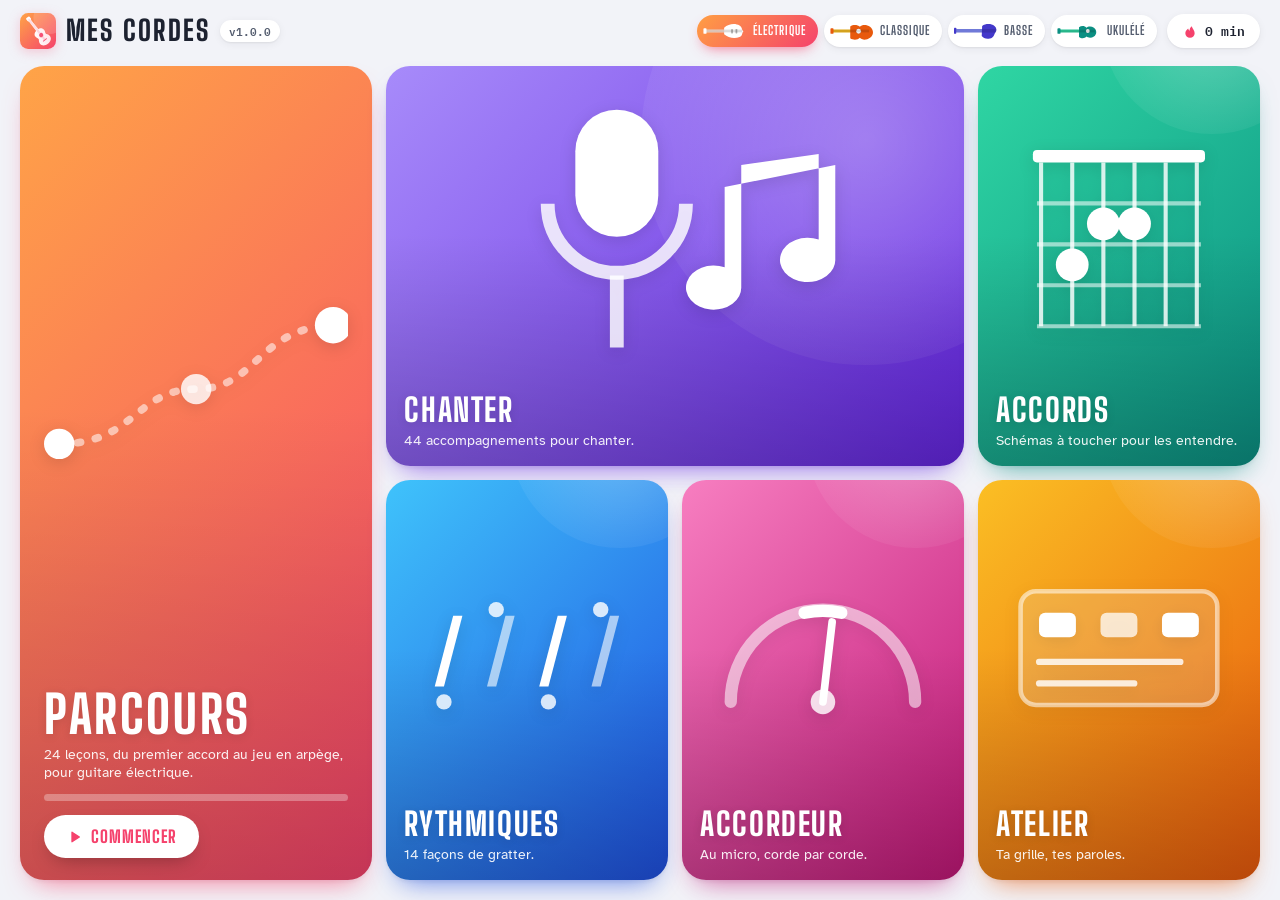
==== mes-cordes.html @ 2f3a3fba "Mes Cordes v1.0.0 : guitare électrique, classique, basse et ukulélé - Accueil avec choix de l'instru" ====
<!doctype html>
<html lang="fr">
<head>
<meta charset="utf-8">
<meta name="viewport" content="width=device-width, initial-scale=1, viewport-fit=cover">
<!-- Fichier autonome généré par build.js : ne pas modifier à la main -->
<title>Mes Cordes</title>
<meta name="description" content="Guitare électrique, guitare classique, basse et ukulélé : parcours progressif, accords, accordeur et accompagnements pour chanter.">
<meta name="theme-color" content="#f2f3f8">
<meta name="apple-mobile-web-app-capable" content="yes">
<meta name="mobile-web-app-capable" content="yes">
<meta name="apple-mobile-web-app-title" content="Cordes">
<meta name="apple-mobile-web-app-status-bar-style" content="default">
<link rel="preconnect" href="https://fonts.googleapis.com">
<link rel="preconnect" href="https://fonts.gstatic.com" crossorigin>
<link rel="stylesheet" href="https://fonts.googleapis.com/css2?family=Atkinson+Hyperlegible:ital,wght@0,400;0,700;1,400&family=Big+Shoulders+Display:wght@600;700;800&family=IBM+Plex+Mono:wght@500;600&display=swap">
<style>
/* =====================================================================
   Ma Batterie — interface en écrans, pensée pour l'horizontale.
   Thème clair et coloré : fond gris très pâle, cartes en dégradés vifs (une
   couleur par catégorie, par niveau, par famille), cartes blanches ombrées
   pour les exercices. La partition est une feuille blanche, lue de loin.
   Titres : Big Shoulders — Texte : Atkinson Hyperlegible — Chiffres : IBM Plex Mono.
   ===================================================================== */
:root{
  --fond:#f2f3f8;
  --surface:#ffffff;
  --surface-2:#eef0f5;
  --surface-3:#dde1ea;
  --bord:#e6e9ef;
  --texte:#1d2230;
  --texte-2:#535c6e;     /* 6,6:1 sur le fond */
  --texte-3:#667085;     /* 4,8:1 sur le fond */
  --ton-1:#ff9f43;       /* dégradé d'action : orange → rose */
  --ton-2:#f5426c;
  --ton-texte:#d6204f;   /* la couleur d'action, lisible en petit sur fond clair */
  --laiton:#f59e0b;
  --corail:#e5484d;      /* lecture en cours */
  --vert:#10b981;
  --papier:#fffdf9;
  --encre:#1d2230;
  --encre-2:#5d6474;
  --ombre-s:0 1px 2px rgba(22,28,45,.07), 0 2px 8px rgba(22,28,45,.06);
  --ombre:0 2px 4px rgba(22,28,45,.05), 0 14px 30px -14px rgba(22,28,45,.28);
  /* couleurs des illustrations (redéfinies selon la carte) */
  --ill-1:var(--ton-2); --ill-2:var(--ton-1); --ill-3:#7c3aed;
  --ill-fond:#fff0f3; --ill-trait:#e3e6ee; --ill-txt:#fff;

  --f-titre:'Big Shoulders Display', Oswald, Impact, 'Arial Narrow', sans-serif;
  --f-texte:'Atkinson Hyperlegible', system-ui, -apple-system, 'Segoe UI', Roboto, sans-serif;
  --f-chiffres:'IBM Plex Mono', ui-monospace, Menlo, Consolas, monospace;

  --r-carte:24px;
  --r:14px;
  --gout:20px;           /* marge latérale */
  --haut-entete:62px;
  --haut-transport:74px;
  --sur-g:env(safe-area-inset-left, 0px);
  --sur-d:env(safe-area-inset-right, 0px);
  --sur-h:env(safe-area-inset-top, 0px);
  --sur-b:env(safe-area-inset-bottom, 0px);
}
*{box-sizing:border-box}
html,body{margin:0;padding:0;height:100%}
body{
  background:var(--fond);color:var(--texte);
  font:15px/1.55 var(--f-texte);
  -webkit-font-smoothing:antialiased;
  overflow:hidden;                    /* chaque écran gère son propre défilement */
  -webkit-tap-highlight-color:transparent;
}
h1,h2,h3,h4{margin:0;line-height:1.05;font-family:var(--f-titre);font-weight:800;letter-spacing:.02em;text-wrap:balance}
p{margin:.5em 0}
a{color:inherit;text-decoration:none}
b,strong{font-weight:700}
.muted{color:var(--texte-2)}
.small{font-size:13px}
.hidden,[hidden]{display:none !important}
.sprite{position:absolute;width:0;height:0;overflow:hidden}
.ico{width:20px;height:20px;flex:0 0 20px;fill:currentColor}
:focus-visible{outline:3px solid #6366f1;outline-offset:3px;border-radius:10px}

/* ====== écrans ======
 * #appli est le conteneur de référence : toutes les adaptations à la taille (@container appli)
 * se règlent sur sa taille réelle, qu'il soit à plat ou pivoté (téléphone tenu droit). */
#appli{position:fixed;inset:0;container:appli / size}
.ecran{
  position:fixed;inset:0;display:flex;flex-direction:column;
  padding:var(--sur-h) var(--sur-d) var(--sur-b) var(--sur-g);
  animation:entree .22s ease-out;
}
@keyframes entree{from{opacity:0;transform:translateY(6px)}to{opacity:1;transform:none}}

/* ====== en-têtes ====== */
.entete{flex:0 0 var(--haut-entete);display:flex;align-items:center;gap:14px;padding:0 var(--gout)}
.entete-titres{flex:1 0 auto;min-width:0;max-width:58%}
.entete-titres h1{font-size:30px;text-transform:uppercase;white-space:nowrap;overflow:hidden;text-overflow:ellipsis}
.entete-droite{margin-left:auto;display:flex;align-items:center;gap:10px}
.surtitre{
  margin:0 0 2px;font:700 12px/1.2 var(--f-titre);letter-spacing:.16em;text-transform:uppercase;color:var(--ton-texte);
  white-space:nowrap;overflow:hidden;text-overflow:ellipsis;
}
.surtitre:empty{display:none}
.marque{display:flex;align-items:center;gap:10px}
.logo svg{width:36px;height:36px;display:block;filter:drop-shadow(0 3px 6px rgba(245,66,108,.25))}
.mot{font-size:28px;text-transform:uppercase;letter-spacing:.08em}
.version{padding:3px 9px;border-radius:99px;font:600 11px/1.4 var(--f-chiffres);color:var(--texte-2);background:var(--surface);box-shadow:var(--ombre-s)}
.pastille-stat{
  display:inline-flex;align-items:center;gap:7px;padding:9px 15px;border-radius:99px;
  background:var(--surface);color:var(--texte);font:600 13px/1 var(--f-chiffres);box-shadow:var(--ombre-s);
}
.pastille-stat .ico{width:16px;height:16px;flex-basis:16px;color:var(--ton-2)}
.pastille-stat:hover{box-shadow:var(--ombre)}
.pastille-stat.reprendre{color:var(--ton-texte);max-width:320px}
.pastille-stat.reprendre span{white-space:nowrap;overflow:hidden;text-overflow:ellipsis}

/* ====== boutons ====== */
.rond{
  width:44px;height:44px;flex:0 0 44px;border-radius:50%;border:none;cursor:pointer;
  display:grid;place-items:center;background:var(--surface);color:var(--texte);box-shadow:var(--ombre-s);
  font:600 22px/1 var(--f-chiffres);transition:background .15s,box-shadow .15s,opacity .15s;
}
.rond:hover{box-shadow:var(--ombre)}
.rond.petit{width:38px;height:38px;flex-basis:38px;font-size:20px}
.rond[aria-disabled="true"]{opacity:.3;pointer-events:none;box-shadow:none}
.btn-plat{
  display:inline-flex;align-items:center;gap:8px;cursor:pointer;border:none;
  padding:10px 16px;border-radius:12px;background:var(--surface-2);color:var(--texte);
  font:600 14px/1 var(--f-texte);transition:background .15s,box-shadow .15s;
}
.btn-plat:hover{background:var(--surface-3)}
.btn-plat.accent,#btn-installer{background:linear-gradient(135deg,var(--ton-1),var(--ton-2));color:#fff;box-shadow:0 8px 18px -8px rgba(245,66,108,.6)}
.btn-plat.accent:hover,#btn-installer:hover{filter:brightness(1.05)}
.btn-plat .ico{width:17px;height:17px;flex-basis:17px}
#btn-half,#btn-double,#btn-tap{font-family:var(--f-chiffres);min-width:64px;justify-content:center}

/* ====== cartes en dégradé (accueil, niveaux, familles) ====== */
.carte-cat,.tuile,.groupe-tete{
  --c1:var(--ton-1);--c2:var(--ton-2);
  position:relative;overflow:hidden;isolation:isolate;color:#fff;
  background:linear-gradient(135deg,var(--c1) 0%,var(--c2) 100%);
  box-shadow:0 14px 28px -14px color-mix(in srgb, var(--c2) 75%, transparent), 0 2px 4px rgba(22,28,45,.06);
  --ill-1:#fff; --ill-2:rgba(255,255,255,.82); --ill-3:rgba(255,255,255,.55);
  --ill-fond:rgba(255,255,255,.16); --ill-trait:rgba(255,255,255,.32); --ill-txt:var(--c2);
  transition:transform .18s ease, box-shadow .18s ease;
}
/* formes décoratives : un grand disque clair en haut, un voile sombre sous le texte */
.carte-cat::before,.tuile::before,.groupe-tete::before{
  content:"";position:absolute;z-index:-1;width:78%;aspect-ratio:1;right:-22%;top:-38%;
  border-radius:50%;background:radial-gradient(circle,rgba(255,255,255,.26),rgba(255,255,255,.06) 70%);
}
.carte-cat::after,.tuile::after,.groupe-tete::after{
  content:"";position:absolute;inset:0;z-index:-1;
  background:linear-gradient(to top,rgba(0,0,0,.2),transparent 58%);
}
a.carte-cat:hover,.carte-cat:has(.carte-lien:hover),.tuile:hover{
  transform:translateY(-3px);
  box-shadow:0 20px 34px -14px color-mix(in srgb, var(--c2) 80%, transparent), 0 2px 4px rgba(22,28,45,.06);
}
a.carte-cat:active,.tuile:active,.item-carte:active{transform:scale(.98)}

/* ====== accueil ====== */
.accueil-grille{
  flex:1;min-height:0;display:grid;gap:14px;
  grid-template-columns:1.3fr 1fr 1fr;grid-template-rows:1fr 1fr;
  padding:4px var(--gout) var(--gout);
}
.carte-cat{border-radius:var(--r-carte);display:flex;flex-direction:column;justify-content:flex-end;padding:16px 18px;min-height:0}
.carte-cat h2{font-size:32px;text-transform:uppercase;letter-spacing:.05em;text-shadow:0 2px 10px rgba(0,0,0,.12)}
.carte-cat p{margin:4px 0 0;color:rgba(255,255,255,.92);font-size:13.5px;line-height:1.35}
.cat-illus{flex:1 1 0;min-height:0;margin:0 0 8px;pointer-events:none;filter:drop-shadow(0 4px 8px rgba(0,0,0,.12))}
.cat-illus svg{width:100%;height:100%;display:block}
.cat-texte{flex:none}
.c-parcours{--c1:#ffa447;--c2:#f5426c}
.c-rythmes{--c1:#2fd6a3;--c2:#0b8f82}
.c-morceaux{--c1:#a78bfa;--c2:#6425e0}
.c-breaks{--c1:#3fc3fb;--c2:#1f4fe0}
.c-rudiments{--c1:#f77ec0;--c2:#c01777}
.carte-cat.grande{grid-row:1 / 3;padding:22px 24px}
.carte-cat.grande{container:carte / inline-size}
@container carte (max-width:340px){ .cta-verbe{display:none} }
.carte-cat.grande .cat-illus{margin-bottom:12px}
.carte-cat.grande h2{font-size:52px}
.carte-cat.grande .cat-texte{max-width:34ch}
.carte-lien::after{content:"";position:absolute;inset:0;z-index:1}   /* toute la carte est cliquable */
.cta{
  position:relative;z-index:2;flex:none;align-self:flex-start;margin-top:14px;
  display:inline-flex;align-items:center;gap:9px;max-width:calc(100% - 48px);
  padding:13px 22px;border-radius:99px;background:#fff;color:var(--c2);
  font:800 17px/1 var(--f-titre);letter-spacing:.06em;text-transform:uppercase;
  white-space:nowrap;overflow:hidden;text-overflow:ellipsis;
  box-shadow:0 8px 20px -8px rgba(0,0,0,.35);transition:transform .15s;
}
.cta:hover{transform:translateY(-2px)}
.cta .ico{width:16px;height:16px;flex-basis:16px}
.jauge{height:8px;border-radius:99px;background:var(--surface-3);overflow:hidden;margin-top:12px}
.jauge i{display:block;height:100%;border-radius:99px;background:linear-gradient(90deg,var(--ton-1),var(--ton-2))}
.jauge.fine{height:7px}
.carte-cat .jauge,.tuile .jauge{background:rgba(255,255,255,.3)}
.carte-cat .jauge i,.tuile .jauge i{background:#fff}

/* ====== listes : une bande qui défile de gauche à droite ====== */
.liste-corps{
  flex:1;min-height:0;overflow-x:auto;overflow-y:hidden;
  padding:6px var(--gout) calc(var(--gout) - 4px);
  scroll-snap-type:x proximity;scroll-padding-left:var(--gout);
  overscroll-behavior-x:contain;scrollbar-width:thin;scrollbar-color:var(--surface-3) transparent;
}
.liste-corps::-webkit-scrollbar{height:6px}
.liste-corps::-webkit-scrollbar-thumb{background:var(--surface-3);border-radius:6px}
.bande{display:flex;gap:14px;height:100%;width:max-content;padding-bottom:8px}
.rangee{
  --rangs:2;height:100%;display:grid;gap:14px;
  grid-auto-flow:column;grid-template-rows:repeat(var(--rangs),minmax(0,1fr));grid-auto-columns:244px;
}
.rangee.tuiles{--rangs:1;grid-auto-columns:250px}
.rangee > *,.groupe-tete,.bloc{scroll-snap-align:start}
.groupe{display:flex;gap:14px;height:100%}
.groupe-tete{
  flex:0 0 auto;min-width:124px;display:flex;flex-direction:column;justify-content:flex-end;gap:4px;
  border-radius:var(--r-carte);padding:16px;
}
.groupe-tete .g-num{font:800 64px/1 var(--f-titre);margin-bottom:auto;text-shadow:0 3px 12px rgba(0,0,0,.15)}
.groupe-tete b{font:800 21px/1.05 var(--f-titre);text-transform:uppercase;letter-spacing:.04em}
.groupe-tete span:last-child{font:600 12px var(--f-chiffres);color:rgba(255,255,255,.9)}
.sauts{display:flex;gap:6px;overflow-x:auto;scrollbar-width:none;min-width:0;padding:4px 2px}
.sauts::-webkit-scrollbar{display:none}
.entete-droite{min-width:0;flex:0 1 auto}
.sauts{flex:0 1 auto}
.groupe-tete.genre{min-width:150px}
.groupe-tete .g-illus{margin-bottom:auto;height:62px;--ill-1:#fff;--ill-2:rgba(255,255,255,.7);--ill-3:rgba(255,255,255,.85);--ill-trait:rgba(0,0,0,.18);--ill-txt:var(--c2)}
.groupe-tete .g-illus svg{height:100%;width:auto;display:block}
.groupe-tete.genre b{font-size:22px}
.chip.saut{padding:8px 12px;font-family:var(--f-chiffres);font-weight:600;letter-spacing:0}
.chip.saut::before{content:"";display:inline-block;width:8px;height:8px;border-radius:50%;background:var(--c);margin-right:6px;vertical-align:0}
@container appli (min-height:600px){ .rangee.tuiles{--rangs:2} }
@container appli (max-height:340px){ .rangee{--rangs:1} }
@container appli (min-height:620px){ .rangee{--rangs:3} }
@container appli (min-height:900px){ .rangee{--rangs:4} }

/* tuile : niveau, famille de rythmes, de rudiments */
.tuile{
  display:flex;flex-direction:column;gap:6px;border-radius:var(--r-carte);
  padding:14px 18px 18px;min-height:0;
}
.tuile .t-illus{flex:1 1 auto;min-height:56px;max-height:150px;margin:18px -4px 4px;filter:drop-shadow(0 4px 8px rgba(0,0,0,.12))}
.tuile .t-illus svg{height:100%;width:100%;display:block}
.tuile h2{font-size:27px;text-transform:uppercase;letter-spacing:.04em;text-shadow:0 2px 10px rgba(0,0,0,.12)}
.tuile p{margin:0;color:rgba(255,255,255,.92);font-size:13px;line-height:1.35}
.tuile .jauge{margin-top:auto}
.tuile .t-coin{
  position:absolute;top:12px;left:14px;padding:5px 10px;border-radius:99px;
  font:600 11.5px/1 var(--f-chiffres);color:#fff;background:rgba(255,255,255,.22);backdrop-filter:blur(4px);
}

/* carte d'un élément jouable : blanche, avec la couleur de son niveau ou de sa famille.
 * Sa mise en page dépend de sa hauteur réelle (requête de conteneur) :
 * basse → visuel à gauche, texte à droite ; haute → visuel au-dessus. Rien n'est jamais coupé. */
.item-carte{
  --c1:var(--ton-1);--c2:var(--ton-2);
  position:relative;display:block;border-radius:20px;min-height:0;overflow:hidden;
  background:var(--surface);box-shadow:var(--ombre);transition:transform .18s ease, box-shadow .18s ease;
  container-type:size;
  --ill-1:var(--c2); --ill-2:color-mix(in srgb, var(--c2) 55%, var(--c1)); --ill-3:color-mix(in srgb, var(--c2) 55%, #1d2230);
  --ill-fond:color-mix(in srgb, var(--c1) 16%, #fff); --ill-trait:color-mix(in srgb, var(--c2) 18%, #fff); --ill-txt:#fff;
}
.item-carte::before{      /* liseré coloré en haut de la carte */
  content:"";position:absolute;left:0;right:0;top:0;height:5px;background:linear-gradient(90deg,var(--c1),var(--c2));
}
.item-carte:hover{transform:translateY(-3px);box-shadow:0 4px 8px rgba(22,28,45,.06), 0 20px 34px -16px color-mix(in srgb, var(--c2) 55%, transparent)}
.i-corps{
  height:100%;padding:13px 14px 12px 12px;
  display:grid;grid-template-columns:60px minmax(0,1fr);grid-template-rows:minmax(0,1fr) auto;
  grid-template-areas:"vis texte" "bas texte";column-gap:12px;row-gap:8px;align-items:center;
}
.i-vis{
  grid-area:vis;justify-self:center;align-self:end;
  width:60px;height:46px;border-radius:13px;padding:4px 5px;display:grid;place-items:center;
  background:color-mix(in srgb, var(--c1) 12%, #fff);
}
.i-corps:not(:has(.i-bas)) .i-vis{grid-row:1 / 3;align-self:center}
.i-vis svg{width:100%;height:100%;display:block}
.i-vis text{display:none}                 /* lettres illisibles en miniature : seulement sur carte haute */
.i-vis-num{width:46px;height:46px;padding:0;background:linear-gradient(135deg,var(--c1),var(--c2));
  box-shadow:0 6px 14px -6px color-mix(in srgb, var(--c2) 80%, transparent)}
.i-num{font:800 26px/1 var(--f-titre);color:#fff}
.i-texte{grid-area:texte;min-width:0;display:flex;flex-direction:column;gap:2px}
.i-nom{
  font-weight:700;font-size:14.5px;line-height:1.2;
  display:-webkit-box;-webkit-line-clamp:3;-webkit-box-orient:vertical;overflow:hidden;
}
.i-meta{
  font-size:12.5px;color:var(--texte-2);line-height:1.25;
  display:-webkit-box;-webkit-line-clamp:2;-webkit-box-orient:vertical;overflow:hidden;
}
.i-bas{grid-area:bas;align-self:start;display:flex;flex-direction:column;align-items:center;gap:6px}
.i-tag,.item-carte .cle{
  align-self:flex-start;padding:2px 8px;border-radius:99px;margin-bottom:2px;
  font:800 10.5px/1.4 var(--f-titre);letter-spacing:.1em;text-transform:uppercase;
}
.i-tag{background:var(--c2);color:#fff}
.item-carte .cle{background:color-mix(in srgb, var(--c1) 20%, #fff);color:color-mix(in srgb, var(--c2) 80%, #000)}
/* carte haute : visuel en haut, texte dessous, niveau et tempo en bas */
@container (min-height:190px){
  .i-corps{display:flex;flex-direction:column;align-items:stretch;gap:8px;padding:16px 16px 14px}
  .i-vis{width:auto;height:auto;flex:0 1 72px;min-height:40px;align-self:stretch}
  .i-vis text{display:inline}
  .i-vis-num{width:50px;height:50px;flex:none;align-self:flex-start}
  .i-texte{flex:1;gap:3px}
  .i-nom{font-size:15.5px;-webkit-line-clamp:4}
  .i-bas{flex-direction:row;align-self:stretch;gap:8px;margin-top:auto;padding-top:4px}
  .i-bas .bpm-pastille,.i-bas .etat{margin-left:auto}
}
.niveau-points{display:inline-flex;gap:2px;flex:none}
.niveau-points i{width:6px;height:6px;border-radius:50%;background:var(--surface-3)}
.niveau-points i.on{background:var(--c2)}
.bpm-pastille{flex:none;font:600 11px/1 var(--f-chiffres);color:var(--texte-2);background:var(--surface-2);padding:4px 7px;border-radius:99px;white-space:nowrap}
@container (min-height:190px){
  .niveau-points{gap:3px}
  .niveau-points i{width:8px;height:8px}
  .bpm-pastille{font-size:11.5px;padding:5px 8px}
}
.etat{
  flex:none;width:26px;height:26px;border-radius:50%;
  display:grid;place-items:center;background:var(--surface-2);color:var(--texte-3);
}
.etat .ico{width:15px;height:15px;flex-basis:15px}
.i-vis{position:relative}
.etat.etat-vis{position:absolute;top:-8px;right:-8px;width:22px;height:22px;box-shadow:0 0 0 2.5px #fff}
.etat.etat-vis .ico{width:13px;height:13px;flex-basis:13px}
.etat-bas{display:none}
.i-corps:not(:has(.i-vis)) .etat-bas{display:grid}
@container (min-height:190px){
  .etat.etat-vis{display:none}
  .etat-bas{display:grid}
}
.etat.acquis{background:var(--vert);color:#fff;box-shadow:0 4px 10px -4px rgba(16,185,129,.7)}
.etat.travail{background:#fff1dc;color:#c2410c;box-shadow:inset 0 0 0 1.5px #fdba74}
.item-carte.a-travailler{box-shadow:inset 0 0 0 2px #fdba74, var(--ombre)}
.item-carte.faite .etat{background:var(--vert);color:#fff;box-shadow:0 4px 10px -4px rgba(16,185,129,.7)}
.item-carte.prochaine{box-shadow:inset 0 0 0 3px var(--c2), 0 18px 30px -14px color-mix(in srgb, var(--c2) 70%, transparent)}

/* ====== progression ====== */
.bloc{background:var(--surface);border-radius:var(--r-carte);padding:16px 18px;height:100%;overflow-y:auto;box-shadow:var(--ombre)}
.bloc h3{font-size:15px;letter-spacing:.12em;text-transform:uppercase;color:var(--texte-2);margin-bottom:12px}
.bloc-stats{width:320px}
.bloc-histo{width:440px;display:flex;flex-direction:column}
.bloc-histo .barres{flex:1;height:auto;min-height:90px}
.bloc-parcours{width:560px;overscroll-behavior:contain}
.niveaux{display:grid;grid-template-columns:1fr 1fr;gap:4px 18px}
.stats{display:grid;grid-template-columns:1fr 1fr;gap:10px}
.stat{display:flex;flex-direction:column;gap:2px;padding:12px 14px;border-radius:var(--r);color:#fff;background:linear-gradient(135deg,var(--c1),var(--c2))}
.stat:nth-child(1){--c1:#ffa447;--c2:#f5426c}
.stat:nth-child(2){--c1:#3fc3fb;--c2:#1f4fe0}
.stat:nth-child(3){--c1:#2fd6a3;--c2:#0b8f82}
.stat:nth-child(4){--c1:#a78bfa;--c2:#6425e0}
.stat-n{font:800 30px/1 var(--f-titre);font-variant-numeric:tabular-nums}
.stat span:last-child{font-size:12px;color:rgba(255,255,255,.92)}
.barres{display:flex;align-items:flex-end;gap:4px;height:110px}
.barre{flex:1;display:flex;flex-direction:column;justify-content:flex-end;align-items:center;gap:4px;height:100%}
.barre .fut{flex:1;width:100%;display:flex;align-items:flex-end;background:var(--surface-2);border-radius:6px}
.barre .fut i{width:100%;border-radius:6px;background:linear-gradient(180deg,var(--ton-1),var(--ton-2))}
.barre u{font:500 11px var(--f-chiffres);color:var(--texte-3);text-decoration:none}
.niv-bloc{margin:0 0 14px}
.niv-head{display:flex;align-items:center;gap:8px;font-size:13px;margin-bottom:8px}
.niv-head i{width:10px;height:10px;border-radius:50%}
.niv-head b{font:800 16px/1 var(--f-titre);letter-spacing:.04em}
.niv-lecons{display:flex;gap:6px;flex-wrap:wrap}
.pastille{
  position:relative;width:46px;height:46px;border-radius:13px;background:var(--surface-2);
  display:flex;flex-direction:column;align-items:center;justify-content:center;gap:1px;color:var(--texte-2);
}
.pastille:hover{background:var(--surface-3);color:var(--texte)}
.pastille span{font:800 17px/1 var(--f-titre)}
.pastille em{font:600 9.5px var(--f-chiffres);font-style:normal;color:var(--ton-texte)}
.pastille.faite{background:var(--vert);color:#fff}
.pastille.faite em{color:#fff}
.pastille .defi-ok{position:absolute;top:-3px;right:-3px;width:11px;height:11px;border-radius:50%;background:var(--laiton);box-shadow:0 0 0 2px var(--surface)}

/* ====== lecteur ====== */
.ecran-jouer{animation:none}
.barre-jeu{flex:0 0 60px;display:flex;align-items:center;gap:12px;padding:0 14px}
.j-nav{flex:1;min-width:0;display:flex;align-items:center;justify-content:center;gap:12px}
.j-titres{min-width:0;text-align:center}
.j-titres h1{font-size:26px;text-transform:uppercase;letter-spacing:.04em;white-space:nowrap;overflow:hidden;text-overflow:ellipsis}
.j-titres .surtitre{letter-spacing:.12em}
.j-titres h1.deux-lignes{white-space:normal;display:-webkit-box;-webkit-line-clamp:2;-webkit-box-orient:vertical;line-height:1.02}
.j-droite{display:flex;align-items:center;gap:8px}
/* statut de l'élément : à travailler / acquis, en un toucher */
.statut-seg{display:inline-flex;gap:3px;padding:3px;border-radius:99px;background:var(--surface);box-shadow:var(--ombre-s)}
.statut-btn{
  height:38px;min-width:38px;padding:0 10px;border:none;border-radius:99px;cursor:pointer;
  display:inline-flex;align-items:center;justify-content:center;gap:6px;
  background:transparent;color:var(--texte-3);font:700 13px/1 var(--f-titre);letter-spacing:.08em;text-transform:uppercase;
  transition:background .15s,color .15s;
}
.statut-btn .ico{width:19px;height:19px;flex-basis:19px}
.statut-btn span{display:none}
.statut-btn:hover{color:var(--texte)}
.statut-btn.travail.actif{background:#fff1dc;color:#c2410c}
.statut-btn.acquis.actif{background:var(--vert);color:#fff;box-shadow:0 6px 14px -6px rgba(16,185,129,.8)}
@container appli (min-width:1100px){ .statut-btn span{display:inline} .statut-btn{padding:0 14px} }
@container appli (max-height:500px){ .statut-btn{height:34px;min-width:34px;padding:0 8px} }
.toast{
  position:fixed;left:50%;bottom:calc(var(--haut-transport) + 16px);z-index:45;transform:translateX(-50%);
  padding:11px 18px;border-radius:99px;background:#1d2230;color:#fff;box-shadow:0 12px 26px -10px rgba(22,28,45,.6);
  font:600 14px/1.2 var(--f-texte);white-space:nowrap;pointer-events:none;animation:toast .25s ease-out;
}
@keyframes toast{from{opacity:0;transform:translate(-50%,8px)}}
.pastille-stat.a-travailler{color:#c2410c}
.pastille-stat.a-travailler .ico{color:#c2410c}
@container appli (max-width:900px){ .pt-lbl{display:none} }
/* progression : listes « à travailler » et « acquis » */
.bloc-statut{width:300px;display:flex;flex-direction:column}
.bloc-statut h3{display:flex;align-items:center;gap:8px}
.bloc-statut h3 .ico{width:18px;height:18px;flex-basis:18px}
.bloc-statut.travail h3{color:#c2410c}
.bloc-statut.acquis h3{color:#047857}
.liste-statut{list-style:none;margin:0;padding:0;display:flex;flex-direction:column;gap:6px}
.liste-statut a{display:flex;flex-direction:column;gap:1px;padding:9px 12px;border-radius:12px;background:var(--surface-2)}
.liste-statut a:hover{background:var(--surface-3)}
.ls-cat{font:700 11px/1.2 var(--f-titre);letter-spacing:.12em;text-transform:uppercase;color:var(--texte-3)}
.ls-nom{font-weight:700;font-size:14px;line-height:1.25}
.note-jeu{font:600 12.5px/1 var(--f-chiffres);padding:9px 13px;border-radius:99px;background:var(--surface);box-shadow:var(--ombre-s);white-space:nowrap}
.note-jeu.ok{color:#047857}
.note-jeu.moyen{color:#b45309}
.note-jeu.rate{color:#be123c}

.sections-bar{flex:0 0 auto;display:flex;gap:6px;padding:2px 14px 10px;overflow-x:auto;scrollbar-width:none}
.sections-bar::-webkit-scrollbar{display:none}
.chip{
  flex:0 0 auto;cursor:pointer;border:none;border-radius:99px;padding:8px 14px;
  background:var(--surface);color:var(--texte-2);box-shadow:var(--ombre-s);
  font:700 13px/1 var(--f-titre);letter-spacing:.08em;text-transform:uppercase;
}
.chip em{font:500 11px var(--f-chiffres);font-style:normal;opacity:.75;margin-left:3px}
.chip:hover{color:var(--texte)}
.chip.actif{background:linear-gradient(135deg,var(--ton-1),var(--ton-2));color:#fff;box-shadow:0 6px 14px -6px rgba(245,66,108,.7)}

.partition-zone{position:relative;flex:1;min-height:0;padding:0 14px}
.papier{
  height:100%;border-radius:20px;background:var(--papier);color:var(--encre);
  overflow:hidden;position:relative;box-shadow:var(--ombre);
}
.score-staff{position:relative;height:100%;overflow-y:auto;overscroll-behavior:contain;cursor:pointer;padding:4px 10px}
.score-staff.une-ligne{display:flex;flex-direction:column;justify-content:center;align-items:center}
.systeme-ligne{display:flex;justify-content:flex-start;padding:2px 0;transition:opacity .2s}
.systeme-ligne.passee{opacity:.35}
.portee-cadre{position:relative;display:block}
.portee{display:block;width:100%;height:auto;max-width:none}
.score-grid{height:100%;overflow:auto}
/* --- affichage « Batterie » : le kit en 3D, vu depuis le tabouret --- */
.score-kit{height:100%;padding:6px 10px 4px;cursor:pointer;
  background:radial-gradient(120% 90% at 50% 0%, #fff 40%, #eef1fb 100%)}
.vue-kit{display:block;width:100%;height:100%;overflow:visible}
.kit-compteur{font:800 var(--kit-compteur,17px) var(--f-titre);letter-spacing:.12em;text-transform:uppercase;fill:var(--encre-2)}
.vue-kit .pieds{pointer-events:none}
.pad{cursor:pointer;transition:opacity .2s,filter .2s;outline:none}
.pad .corps,.pad .batte,.pad .dessus{transform-box:fill-box;transform-origin:50% 50%}
.pad .eclat{fill:var(--p);opacity:0;pointer-events:none}
.pad .anneau{fill:none;stroke:var(--p);stroke-width:5;opacity:0;pointer-events:none;
  filter:drop-shadow(0 0 3px color-mix(in srgb, var(--p) 60%, transparent))}
.pad .nom{font:700 var(--kit-nom,13px) var(--f-texte);fill:var(--encre-2);pointer-events:none;
  paint-order:stroke;stroke:#fff;stroke-width:4px;stroke-linejoin:round}
.pad.gc .nom{stroke:none;fill:#4b5565}
.pad .lettre{font:800 30px var(--f-titre);fill:#fff;opacity:0;pointer-events:none;
  paint-order:stroke;stroke:rgba(22,28,45,.75);stroke-width:5px;stroke-linejoin:round}
.pad.absent{opacity:.62;filter:saturate(.4)}
.pad.frappe{opacity:1;filter:none}
.pad.frappe .eclat{animation:eclat .3s ease-out}
.pad.frappe .cible{filter:drop-shadow(0 0 8px var(--p))}
.pad.frappe .lettre{opacity:1}
.pad.fut.frappe .corps,.pad.gc.frappe .corps{animation:rebond .22s ease-out}
.pad.cymbale.frappe .corps{animation:vibre .5s ease-out}
.pad.charley.frappe .dessus{animation:ferme .2s ease-out}
.pad.pedale.frappe .corps{animation:appui .22s ease-out}
.pad.gc.frappe .batte{animation:batte .22s ease-out}
@keyframes eclat{0%{opacity:.8}100%{opacity:0}}
@keyframes rebond{0%{transform:translateY(3px) scale(.985)}100%{transform:none}}
@keyframes vibre{0%{transform:rotate(-4deg)}25%{transform:rotate(3deg)}50%{transform:rotate(-2deg)}75%{transform:rotate(1deg)}100%{transform:none}}
@keyframes ferme{0%{transform:translateY(5px)}100%{transform:none}}
@keyframes appui{0%{transform:translateY(3px) scaleY(.9)}100%{transform:none}}
@keyframes batte{0%{transform:translateY(-12px)}100%{transform:none}}
.bascule.vue{width:auto;padding:0 12px;gap:7px;display:inline-flex;align-items:center;color:var(--texte);font:700 13px/1 var(--f-titre);letter-spacing:.08em;text-transform:uppercase}
.fin-page{height:60%}      /* de quoi amener la dernière ligne en haut */

/* tête de lecture : calque déplacé par transform, sans redessiner la partition */
.tete-lecture{
  position:absolute;left:0;top:0;width:3px;height:100%;border-radius:2px;
  background:var(--corail);box-shadow:0 0 0 4px rgba(229,72,77,.14);
  opacity:0;pointer-events:none;will-change:transform;
}

/* --- couleurs des éléments sur fond clair (partition, légende) --- */
.t-CR{--c:#a06a00}.t-CH{--c:#9a6700}.t-RD{--c:#7c5712}
.t-T1{--c:#3b7aa3}.t-T2{--c:#2c6188}.t-TB{--c:#1d4a69}
.t-CC{--c:#c8372b}.t-GC{--c:#138468}.t-HP{--c:#675c9e}

/* --- notation sur la feuille --- */
.papier .portee .ligne{stroke:#9aa0ab}
.papier .portee .hampe{stroke:var(--encre)}
.papier .portee .ligature,.papier .portee .ink{fill:var(--encre)}
.papier .portee .silence:not([fill="none"]){fill:#6a7080}
.papier .portee .silence[fill="none"]{stroke:#6a7080}
.papier .portee .accent{stroke:#b3780a}
.papier .portee .txt-faible{fill:#6a7080}
.papier .portee .compte{fill:#7a8090}
.papier .portee .compte[font-weight="700"]{fill:var(--encre)}
.papier .portee .doigte{fill:#4d5363;font:600 11.5px var(--f-chiffres)}
.papier .portee .sec-boite{fill:#fff1f4;stroke:#f5426c}
.papier .portee .sec-txt{fill:#b0163f}
.papier .portee ellipse.tete{fill:var(--c)}
.papier .portee line.tete,.papier .portee .contour{stroke:var(--c)}
.papier .portee .note-grp.actif ellipse.tete{fill:var(--corail)}
.papier .portee .note-grp.actif line.tete{stroke:var(--corail);stroke-width:3px}

/* --- grille sur la feuille --- */
.grille{padding:8px 10px}
.grille-table{border-collapse:collapse;font:500 11px var(--f-chiffres)}
.grille-table th.lbl{
  text-align:right;padding:0 10px 0 4px;white-space:nowrap;color:var(--encre);
  position:sticky;left:0;background:var(--papier);z-index:2;font:700 12.5px var(--f-texte);
}
.grille-table .dot{display:inline-block;width:9px;height:9px;border-radius:3px;margin-right:6px;vertical-align:middle}
.grille-table td,.grille-table th.cel{width:28px;min-width:28px;height:28px;border:1px solid #ebe7df;text-align:center;color:var(--encre-2)}
.grille-table th.cel{height:22px;border:none}
.grille-table .temps{background:rgba(29,34,48,.03)}
.grille-table th.cel.temps{color:var(--encre);background:none;font-weight:600}
.grille-table .mesure{border-left:2px solid #c9c3b8}
.grille-table td.actif{background:rgba(229,72,77,.16);box-shadow:inset 0 0 0 1.5px rgba(229,72,77,.7)}
.hit{display:block;width:20px;height:20px;margin:0 auto;border-radius:6px;font:700 9px/20px var(--f-chiffres);color:var(--encre)}
.hit.s-g{opacity:.45;transform:scale(.7)}
.hit.s-X{box-shadow:0 0 0 2px var(--encre)}
.hit.s-o{border-radius:50%}
.hit.main{font:800 12px/20px var(--f-titre);color:#fff;text-shadow:0 1px 1px rgba(0,0,0,.25)}

/* --- décompte --- */
.count-overlay{
  position:absolute;inset:0 14px;display:grid;place-items:center;pointer-events:none;z-index:5;border-radius:20px;
  background:rgba(255,253,249,.74);
}
.count-overlay span{
  font:800 120px/1 var(--f-titre);animation:pop .35s ease-out;
  background:linear-gradient(135deg,var(--ton-1),var(--ton-2));-webkit-background-clip:text;background-clip:text;color:transparent;
}
@keyframes pop{from{transform:scale(1.35);opacity:0}to{transform:scale(1);opacity:1}}

/* --- barre de transport --- */
.barre-transport{flex:0 0 var(--haut-transport);display:flex;align-items:center;gap:16px;padding:0 14px}
.t-bascules{display:flex;gap:8px}
.bascule{
  width:50px;height:46px;border-radius:15px;border:none;cursor:pointer;display:grid;place-items:center;
  background:var(--surface);color:var(--texte-3);box-shadow:var(--ombre-s);transition:background .15s,color .15s;
}
.bascule:hover{color:var(--texte)}
.bascule.actif{background:linear-gradient(135deg,#ffe3c2,#ffd1dc);color:var(--ton-texte)}
.bascule .ico{width:22px;height:22px;flex-basis:22px}
.t-tempo{flex:1;min-width:0;display:flex;align-items:center;gap:10px;justify-content:center}
.bpm-aff{display:flex;align-items:baseline;gap:5px;min-width:88px;justify-content:center}
.bpm-aff output{font:800 32px/1 var(--f-titre);font-variant-numeric:tabular-nums}
.bpm-aff span{font:600 11px var(--f-chiffres);color:var(--texte-3)}
.t-tempo input[type=range]{flex:1;max-width:320px;min-width:80px}
.lecture{
  width:62px;height:62px;flex:0 0 62px;border-radius:50%;border:none;cursor:pointer;
  display:grid;place-items:center;color:#fff;
  background:linear-gradient(145deg,var(--ton-1),var(--ton-2));
  box-shadow:0 10px 22px -8px rgba(245,66,108,.7);transition:transform .1s,background .15s;
}
.lecture:active{transform:scale(.94)}
.lecture .ico{width:28px;height:28px;flex-basis:28px}
.lecture.actif{background:linear-gradient(145deg,#475569,#1e293b);box-shadow:0 10px 22px -8px rgba(30,41,59,.6)}

/* curseurs */
input[type=range]{-webkit-appearance:none;appearance:none;height:28px;background:transparent;cursor:pointer;margin:0}
input[type=range]::-webkit-slider-runnable-track{height:6px;border-radius:99px;background:var(--surface-3)}
input[type=range]::-moz-range-track{height:6px;border-radius:99px;background:var(--surface-3)}
input[type=range]::-webkit-slider-thumb{-webkit-appearance:none;width:22px;height:22px;margin-top:-8px;border-radius:50%;background:var(--ton-2);border:3px solid #fff;box-shadow:0 2px 6px rgba(22,28,45,.3)}
input[type=range]::-moz-range-thumb{width:18px;height:18px;border-radius:50%;background:var(--ton-2);border:3px solid #fff;box-shadow:0 2px 6px rgba(22,28,45,.3)}

/* ====== volets (explications, réglages) ====== */
.voile{position:fixed;inset:0;z-index:40;background:rgba(22,28,45,.32);animation:fondu .18s}
@keyframes fondu{from{opacity:0}}
.volet{
  position:fixed;top:0;right:0;bottom:0;z-index:41;width:min(440px,92cqw);
  background:var(--surface);display:flex;flex-direction:column;
  padding:var(--sur-h) var(--sur-d) var(--sur-b) 0;border-radius:24px 0 0 24px;
  box-shadow:-20px 0 40px rgba(22,28,45,.18);animation:glisse .22s ease-out;
}
@keyframes glisse{from{transform:translateX(30px);opacity:0}}
.volet-tete{display:flex;align-items:center;justify-content:space-between;padding:14px 18px 6px}
.volet-tete h2{font-size:26px;text-transform:uppercase;letter-spacing:.05em}
.volet-tete .rond{box-shadow:none;background:var(--surface-2)}
.volet-corps{flex:1;overflow-y:auto;padding:4px 18px 24px;overscroll-behavior:contain}
.volet-corps h3{margin:22px 0 10px;font-size:14px;letter-spacing:.14em;text-transform:uppercase;color:var(--ton-texte)}
.volet-corps h3:first-child{margin-top:8px}
.texte h2{font-size:28px;margin:4px 0 8px}
.texte h3{margin:18px 0 6px;font-size:14px;letter-spacing:.14em;text-transform:uppercase;color:var(--ton-texte)}
.texte ul,.texte ol{padding-left:1.25em;margin:.4em 0 .8em}
.texte li{margin:.3em 0}
.objectif{background:linear-gradient(135deg,#fff1e2,#ffe6ec);border-radius:var(--r);padding:10px 14px}
.tip,.defi{border-radius:var(--r);padding:10px 14px;margin:12px 0;font-size:14px;background:#fff6e0}
.defi{background:#ffe9ee}
.tip p,.defi p{margin:0}
.tip-lbl{display:block;font:800 11px/1.6 var(--f-titre);letter-spacing:.14em;text-transform:uppercase;color:#a15c00}
.defi .tip-lbl{color:#b0163f}
.badge{
  display:inline-block;font:600 11.5px/1.2 var(--f-chiffres);color:var(--texte-2);white-space:nowrap;
  background:var(--surface-2);border-radius:99px;padding:5px 10px;margin:0 4px 4px 0;
}
.badge.fid-origine{color:#047857;background:#dcfce9}
.badge.fid-acc{color:#a15c00;background:#fff3d6}
.lecon-fin{
  display:flex;align-items:center;gap:10px;flex-wrap:wrap;margin-top:18px;padding:12px 14px;
  border-radius:var(--r);background:var(--surface-2);
}
.lecon-fin .inter{flex:1;margin:0;padding:0;border:none}
kbd{
  display:inline-block;min-width:24px;text-align:center;background:var(--surface);
  border:1px solid var(--surface-3);border-bottom-width:3px;border-radius:7px;padding:1px 7px;font:600 12px var(--f-chiffres);color:var(--texte);
}

/* interrupteurs */
.inter{
  display:flex;align-items:center;justify-content:space-between;gap:14px;cursor:pointer;
  padding:10px 0;border-bottom:1px solid var(--bord);user-select:none;
}
.inter input{position:absolute;opacity:0;width:1px;height:1px}
.inter i{position:relative;flex:0 0 46px;height:28px;border-radius:99px;background:var(--surface-3);transition:background .15s}
.inter i::after{
  content:"";position:absolute;top:3px;left:3px;width:22px;height:22px;border-radius:50%;
  background:#fff;box-shadow:0 1px 3px rgba(22,28,45,.3);transition:transform .15s;
}
.inter input:checked + i{background:linear-gradient(135deg,var(--ton-1),var(--ton-2))}
.inter input:checked + i::after{transform:translateX(18px)}
.inter input:focus-visible + i{outline:3px solid #6366f1;outline-offset:3px}
.ligne-reglage{display:flex;align-items:center;justify-content:space-between;gap:14px;padding:10px 0;border-bottom:1px solid var(--bord)}
.choix{background:var(--surface-2);color:var(--texte);border:none;border-radius:10px;padding:8px 10px;font:inherit;font-size:14px}
.rampe{padding:10px 0;font-size:13.5px;color:var(--texte-2);border-bottom:1px solid var(--bord)}
.rampe input{
  width:54px;background:var(--surface-2);border:none;color:var(--texte);border-radius:8px;
  padding:5px 6px;font:600 13px var(--f-chiffres);text-align:right;margin:0 3px;
}
.rang-boutons{display:flex;gap:8px;flex-wrap:wrap}
.seg{display:inline-flex;background:var(--surface-2);border-radius:13px;padding:3px}
.seg-btn{border:none;background:none;color:var(--texte-2);padding:8px 16px;border-radius:10px;cursor:pointer;font:600 14px var(--f-texte)}
.seg-btn.actif{background:var(--surface);color:var(--texte);box-shadow:var(--ombre-s)}
.keys{width:100%;border-collapse:collapse;margin:10px 0 4px;font-size:13.5px}
.keys td{padding:6px 2px;border-bottom:1px solid var(--bord)}
.keys td:first-child{width:130px}
.credit{margin-top:16px}

/* mixeur */
.mixer{display:flex;flex-direction:column;gap:6px}
.mix-row{display:flex;align-items:center;gap:8px}
.mix-mute,.mix-solo{
  width:34px;height:34px;flex:0 0 34px;padding:0;cursor:pointer;border-radius:10px;border:none;
  font:700 12px/1 var(--f-chiffres);color:var(--texte-2);background:var(--surface-2);
}
.mix-mute.coupe{background:#e11d48;color:#fff}
.mix-solo.actif{background:var(--laiton);color:#fff}
.mixer.en-solo .mix-row:not(:has(.mix-solo.actif)){opacity:.4}
.mix-nom{font-size:12.5px;width:84px;color:var(--texte-2);border-left:4px solid;border-radius:2px;padding-left:8px;white-space:nowrap;overflow:hidden;text-overflow:ellipsis}
.mix-row input[type=range]{flex:1}

/* légende + schéma du kit */
.legende{display:flex;flex-wrap:wrap;gap:6px 14px;font-size:13px;color:var(--texte-2)}
.lg{display:inline-flex;align-items:center;gap:6px}
.legende .lg-sym{color:var(--c) !important}
.kit-cadre{margin-top:12px;background:#1d2230;border-radius:var(--r);padding:6px}
.kit-svg{width:100%;height:auto;display:block}
.kit-el{cursor:pointer}
.kit-el .corps{transition:fill .08s}
.kit-el:not(.utilise){opacity:.3}
.kit-el.frappe{opacity:1}
.kit-el.frappe .corps{fill:rgba(255,159,67,.6);stroke:#ffd29a}
.kit-label{fill:#c7cdd9;font:600 14px var(--f-texte);pointer-events:none}
.kit-el:focus-visible{outline:none}
.kit-el:focus-visible .corps{stroke:#ffd29a;stroke-width:3.5}

/* ====== fenêtre (installation iPhone) ====== */
.modal{position:fixed;inset:0;background:rgba(22,28,45,.4);display:grid;place-items:center;z-index:50;padding:20px}
.modal-box{background:var(--surface);border-radius:var(--r-carte);padding:22px 24px;max-width:460px;width:100%;max-height:100%;overflow:auto;box-shadow:var(--ombre)}
.modal-box h2{font-size:28px;text-transform:uppercase}
.etapes{padding-left:1.2em;margin:12px 0}
.install-box{display:flex;gap:20px;align-items:flex-start;max-width:560px}
.install-icone{flex:none;border-radius:22px;box-shadow:0 10px 24px -10px rgba(245,66,108,.6)}
.install-texte h2{margin-bottom:4px}
.install-texte p{margin:6px 0 12px;color:var(--texte-2)}
.install-texte .rang-boutons{margin-top:6px}
.etapes li{margin:.5em 0}

/* ====== téléphone tenu droit : l'appli pivote d'elle-même ======
 * Quand le navigateur ne peut pas verrouiller l'écran à l'horizontale (iPhone, ou avant le
 * premier toucher), tout le contenu tourne d'un quart de tour : il suffit de pencher le
 * téléphone, sans aucun message. Les zones sûres (encoche) suivent la rotation. */
@media (orientation:portrait) and (pointer:coarse){
  #appli{
    position:fixed;top:0;left:0;overflow:hidden;
    width:100vh;width:100dvh;height:100vw;
    transform-origin:top left;transform:rotate(90deg) translateY(-100%);
    --sur-g:env(safe-area-inset-top, 0px);
    --sur-d:env(safe-area-inset-bottom, 0px);
    --sur-h:env(safe-area-inset-right, 0px);
    --sur-b:env(safe-area-inset-left, 0px);
  }
  /* le défilement au doigt est piloté par l'appli : pas d'aimantation qui le contrarie */
  #appli .liste-corps{scroll-snap-type:none}
}

/* ====== écrans bas (téléphone couché) ====== */
@container appli (max-height:500px){
  #appli > *{--haut-entete:54px;--haut-transport:64px;--gout:16px}
  .accueil-grille{gap:10px}
  .carte-cat{padding:12px 14px;border-radius:20px}
  .carte-cat h2{font-size:26px}
  .carte-cat p{font-size:12.5px}
  .carte-cat.grande{padding:16px 18px}
  .carte-cat.grande h2{font-size:40px}
  .cta{margin-top:10px;padding:11px 18px;font-size:15px}
  .entete-titres h1{font-size:26px}
  .barre-jeu{flex-basis:52px}
  .j-titres h1{font-size:21px}
  .rond{width:40px;height:40px;flex-basis:40px}
  .rond.petit{width:34px;height:34px;flex-basis:34px}
  .lecture{width:54px;height:54px;flex-basis:54px}
  .bpm-aff output{font-size:27px}
  .tuile h2{font-size:24px}
  .count-overlay span{font-size:96px}
}
@container appli (max-height:380px){
  .carte-cat p{display:none}
  .carte-cat.grande p{display:block}
  .sections-bar{padding-bottom:6px}
  .chip{padding:6px 11px}
}
@container appli (max-width:900px){ .pastille-stat.reprendre{max-width:230px} }
@container appli (max-width:700px){
  .t-tempo input[type=range]{display:none}
  .j-titres .surtitre{display:none}
  .bascule.vue span{display:none}
}
@media (pointer:coarse){
  .item-carte,.tuile,.carte-cat{-webkit-user-select:none;user-select:none}
}
@media (prefers-reduced-motion:reduce){
  .pad.frappe .eclat{opacity:.5}
  *,*::before,*::after{animation:none !important;transition:none !important;scroll-behavior:auto !important}
}

/* ====== impression : la partition seule, en noir sur blanc ====== */
.impression{display:none}
@media print{
  @page{size:A4 landscape;margin:12mm}
  html,body{height:auto;overflow:visible;background:#fff !important;color:#000}
  .ecran,.volet,.voile,.modal,.tourner{display:none !important}
  #appli{position:static;container-type:normal}
  .impression{display:block}
  .impression h1{font:800 26px/1.1 var(--f-titre);text-transform:uppercase;color:#000;margin:0 0 2px}
  .impression p{margin:0 0 6mm;color:#333;font-size:13px}
  #score-print{display:flex;flex-direction:column;gap:4mm}
  .portee.systeme{height:auto;max-width:100%;break-inside:avoid}
  .impression .portee .ligne,.impression .portee .hampe,.impression .portee .accent{stroke:#000}
  .impression .portee .silence[fill="none"]{stroke:#333}
  .impression .portee .ligature,.impression .portee .ink{fill:#000}
  .impression .portee .silence:not([fill="none"]){fill:#333}
  .impression .portee ellipse.tete{fill:#000}
  .impression .portee line.tete,.impression .portee .contour{stroke:#000}
  .impression .portee .compte{fill:#000}
  .impression .portee .txt-faible,.impression .portee .doigte{fill:#555}
  .impression .portee .sec-boite{fill:#fff;stroke:#000}
  .impression .portee .sec-txt{fill:#000}
}

/* =====================================================================
   Mes Cordes — ce qui s'ajoute au style de Ma Batterie (styles.css) :
   choix de l'instrument, grille d'accords qui défile, schémas, accordeur.
   ===================================================================== */
.logo-img{width:36px;height:36px;display:block;filter:drop-shadow(0 3px 6px rgba(245,66,108,.25))}

/* ====== accueil : 4 colonnes, « Chanter » en large ====== */
.accueil-grille.cordes{grid-template-columns:1.25fr 1fr 1fr 1fr;grid-template-rows:1fr 1fr}
.accueil-grille.cordes .c-morceaux{grid-column:span 2}
.c-atelier{--c1:#fbbf24;--c2:#e8590c}

/* ====== choix de l'instrument ====== */
.choix-inst{display:flex;gap:6px;flex-wrap:nowrap}
.inst-btn{
  display:inline-flex;align-items:center;gap:6px;border:none;cursor:pointer;
  padding:5px 12px 5px 6px;border-radius:99px;background:var(--surface);color:var(--texte-2);
  font:700 12.5px/1 var(--f-titre);letter-spacing:.08em;text-transform:uppercase;box-shadow:var(--ombre-s);
  --ill-1:var(--c2);--ill-2:var(--c1);--ill-3:rgba(0,0,0,.35);--ill-fond:#fff;
}
.inst-btn .inst-ill{width:44px;height:22px;display:block}
.inst-btn .inst-ill svg{width:100%;height:100%;display:block}
.inst-btn.actif{background:linear-gradient(135deg,var(--c1),var(--c2));color:#fff;
  --ill-1:#fff;--ill-2:rgba(255,255,255,.75);--ill-3:rgba(0,0,0,.3);--ill-fond:var(--c2);
  box-shadow:0 6px 14px -6px color-mix(in srgb, var(--c2) 80%, transparent)}
.choix-inst.large{display:grid;grid-template-columns:1fr 1fr;gap:8px}
.choix-inst.large .inst-btn{padding:8px 10px;font-size:13px;justify-content:flex-start}
@container appli (max-width:1000px){ #choix-inst .inst-btn span:last-child{display:none} #choix-inst .inst-btn{padding:5px 8px} }

/* ====== lecteur : grille + schémas ====== */
.partition-zone.jeu-cordes{display:grid;grid-template-columns:minmax(0,1fr) 210px;gap:12px}
.diag-zone[hidden] + .count-overlay,.jeu-cordes:has(.diag-zone[hidden]){grid-template-columns:minmax(0,1fr)}
.grille-papier{overflow:hidden}
.grille-accords{height:100%;overflow-y:auto;overscroll-behavior:contain;padding:12px 16px 40px;scroll-behavior:smooth}
.g-section{margin-bottom:14px}
.g-titre{font-size:14px;letter-spacing:.14em;text-transform:uppercase;color:var(--ton-texte);margin:4px 0 8px}
.g-titre em{font:600 12px var(--f-chiffres);font-style:normal;color:var(--texte-3)}
.g-mesures{display:grid;grid-template-columns:repeat(auto-fill,minmax(118px,1fr));gap:8px}
.g-mesure{
  position:relative;overflow:hidden;cursor:pointer;min-height:66px;
  border-radius:14px;background:var(--surface);box-shadow:inset 0 0 0 1.5px var(--bord);
  padding:8px 10px 14px;display:flex;flex-direction:column;gap:3px;transition:box-shadow .15s,transform .15s;
}
.g-mesure:hover{box-shadow:inset 0 0 0 1.5px var(--surface-3)}
.g-accords{display:flex;gap:10px;align-items:baseline}
.g-accords b{font:800 26px/1 var(--f-titre);letter-spacing:.02em;color:var(--encre)}
.g-mesure.double .g-accords{justify-content:space-between}
.g-mesure.double .g-accords b{font-size:22px}
.g-paroles{font-size:14px;line-height:1.3;color:var(--encre-2);min-height:1.3em}
.avec-paroles .g-mesures{grid-template-columns:repeat(auto-fill,minmax(170px,1fr))}
.g-temps{position:absolute;left:10px;right:10px;bottom:6px;display:flex;gap:4px}
.g-temps i{flex:1;height:3px;border-radius:2px;background:var(--surface-3)}
.g-prog{position:absolute;left:0;bottom:0;height:5px;width:var(--prog,0%);background:linear-gradient(90deg,var(--ton-1),var(--ton-2));opacity:0}
.g-mesure.actif{box-shadow:inset 0 0 0 2.5px var(--ton-2), 0 10px 22px -12px rgba(245,66,108,.6);transform:translateY(-1px);background:#fff6f8}
.g-mesure.actif .g-accords b{color:var(--ton-texte)}
.g-mesure.actif .g-paroles{color:var(--encre);font-weight:700}
.g-mesure.actif .g-prog{opacity:1}

.diag-zone{display:flex;flex-direction:column;gap:10px;min-height:0}
.diag-actuel,.diag-suivant{background:var(--papier);border-radius:20px;box-shadow:var(--ombre);padding:8px;display:grid;place-items:center;min-height:0}
.diag-actuel{flex:1.6}
.diag-suivant{flex:1;opacity:.8;grid-template-rows:auto 1fr;padding-top:6px}
.diag-suivant > div{min-height:0;width:100%;height:100%;display:grid;place-items:center}
.diag-actuel svg,.diag-suivant svg{max-width:100%;max-height:100%;height:100%;width:auto}
.sc-inconnu{font:800 30px var(--f-titre)}

/* schéma d'accord */
.schema{display:block;font-family:var(--f-texte)}
.schema .sc-nom{font:800 22px var(--f-titre);fill:var(--encre)}
.schema .sc-sillet{fill:var(--encre)}
.schema .sc-frette{stroke:#b7bcc7;stroke-width:1.5}
.schema .sc-corde{stroke:#6a7080}
.schema .sc-doigt{fill:var(--encre)}
.schema .sc-doigt.racine{fill:var(--ton-2)}
.schema .sc-doigt.autre{fill:#475569}
.schema .sc-vide{fill:none;stroke:var(--encre);stroke-width:1.8}
.schema .sc-vide.racine{stroke:var(--ton-2)}
.schema .sc-x{font:700 14px var(--f-texte);fill:#8a90a0}
.schema .sc-case{font:600 12px var(--f-chiffres);fill:var(--encre-2)}
.schema .sc-lettre{font:600 10px var(--f-chiffres);fill:#8a90a0}
.schema .sc-role{font:700 10px var(--f-chiffres);fill:#fff}
.schema .sc-repere{fill:#dfe3ea}

/* schémas dans les listes et dans les explications */
.schemas-rangee{grid-auto-columns:150px}
.carte-schema{
  border:none;cursor:pointer;border-radius:18px;background:var(--papier);padding:8px 6px;
  box-shadow:var(--ombre);display:grid;place-items:center;min-height:0;position:relative;overflow:hidden;
  transition:transform .15s;
}
.carte-schema::before{content:"";position:absolute;left:0;right:0;top:0;height:5px;background:linear-gradient(90deg,var(--c1,var(--ton-1)),var(--c2,var(--ton-2)))}
.carte-schema:hover{transform:translateY(-2px)}
.carte-schema:active{transform:scale(.97)}
.carte-schema svg{max-height:100%;max-width:100%;height:100%;width:auto}
.schemas{display:grid;grid-template-columns:repeat(auto-fill,minmax(110px,1fr));gap:10px}
.schemas .carte-schema{height:150px}

/* cordes à vide */
.cordes-vide{display:flex;gap:8px;flex-wrap:wrap;justify-content:center;margin:14px 0}
.corde-btn{
  border:none;cursor:pointer;min-width:74px;padding:10px 12px;border-radius:16px;background:var(--surface);
  box-shadow:var(--ombre-s);display:flex;flex-direction:column;align-items:center;gap:2px;color:var(--texte);
}
.corde-btn b{font:800 30px/1 var(--f-titre)}
.corde-btn .cv-num{font:600 11px var(--f-chiffres);color:var(--texte-3)}
.corde-btn .cv-oct{font:600 11px var(--f-chiffres);color:var(--texte-2)}
.corde-btn:active,.corde-btn.actif{background:linear-gradient(135deg,var(--ton-1),var(--ton-2));color:#fff}
.corde-btn.actif .cv-num,.corde-btn.actif .cv-oct{color:rgba(255,255,255,.9)}
.lecon-cordes{height:100%;display:flex;flex-direction:column;align-items:center;justify-content:center;text-align:center;gap:6px}
.lecon-cordes h2{font-size:30px;text-transform:uppercase}

.barre-transport.inactif{opacity:.35;pointer-events:none}

/* rythmique écrite */
.rythme-vis{display:flex;gap:3px;flex-wrap:wrap;margin:8px 0}
.rv-case{display:flex;flex-direction:column;align-items:center;min-width:30px;padding:6px 4px;border-radius:9px;background:var(--surface-2)}
.rv-case.temps{background:#ffe9ee}
.rv-case b{font:800 20px/1 var(--f-titre)}
.rv-case em{font:600 10px var(--f-chiffres);font-style:normal;color:var(--texte-3);min-height:12px}

/* réglages */
.pas-a-pas{display:inline-flex;align-items:center;gap:10px}
.pas-a-pas output{font:600 18px var(--f-chiffres);min-width:30px;text-align:center}
.zone-texte{
  width:100%;border:none;border-radius:12px;background:var(--surface-2);color:var(--texte);
  padding:10px 12px;font:15px/1.5 var(--f-texte);resize:vertical;margin:6px 0 10px;
}
#atelier-texte{font-family:var(--f-chiffres);font-size:14px}

/* ====== accordeur ====== */
.accordeur{flex:1;min-height:0;display:grid;grid-template-columns:1.2fr 1fr;gap:18px;padding:6px var(--gout) var(--gout)}
.acc-cadran{background:var(--papier);border-radius:var(--r-carte);box-shadow:var(--ombre);display:flex;flex-direction:column;align-items:center;justify-content:center;padding:14px;min-height:0}
.acc-svg{width:100%;max-width:420px;flex:1 1 auto;min-height:0}
.acc-arc{stroke:var(--surface-3);stroke-width:14;stroke-linecap:round}
.acc-juste{stroke:var(--vert);stroke-width:14;stroke-linecap:round}
.acc-grad{stroke:#9aa0ab;stroke-width:2}
.acc-lbl{font:800 18px var(--f-titre);fill:var(--texte-3)}
.acc-aiguille{stroke:var(--ton-2);stroke-width:5;stroke-linecap:round;transform-origin:150px 150px;transition:transform .12s linear}
.acc-pivot{fill:var(--encre)}
.acc-note{display:flex;align-items:baseline;gap:12px}
.acc-note b{font:800 64px/1 var(--f-titre)}
.acc-note span{font:600 15px var(--f-chiffres);color:var(--texte-2)}
.acc-conseil{margin:4px 0 0;font-weight:700;color:var(--texte-2);text-align:center}
.accordeur.juste .acc-aiguille{stroke:var(--vert)}
.accordeur.juste .acc-note b,.accordeur.juste .acc-conseil{color:#047857}
.acc-cordes{background:var(--surface);border-radius:var(--r-carte);box-shadow:var(--ombre);padding:16px;display:flex;flex-direction:column;justify-content:center;overflow:auto}
#acc-micro.actif{background:linear-gradient(145deg,#475569,#1e293b)}

/* ====== écrans bas ====== */
@container appli (max-height:500px){
  .partition-zone.jeu-cordes{grid-template-columns:minmax(0,1fr) 160px;gap:8px}
  .g-accords b{font-size:22px}
  .g-mesure{min-height:56px;padding:6px 8px 12px}
  .acc-note b{font-size:48px}
  .corde-btn{min-width:60px;padding:6px 8px}
  .corde-btn b{font-size:24px}
}
@container appli (max-width:700px){
  .partition-zone.jeu-cordes{grid-template-columns:minmax(0,1fr) 120px}
  .diag-suivant{display:none}
  .accueil-grille.cordes{grid-template-columns:1.2fr 1fr 1fr}
  .accueil-grille.cordes .c-morceaux{grid-column:auto}
}

/* barre « main droite » : le motif de grattage ou d'arpège, qui s'allume en direct */
.main-droite{position:sticky;top:-12px;z-index:2;display:flex;align-items:stretch;gap:3px;margin:-12px -16px 10px;padding:10px 16px 8px;background:var(--papier);border-bottom:1px solid var(--bord)}
.md-lbl{display:flex;flex-direction:column;justify-content:center;margin-right:8px;font:800 12px/1.1 var(--f-titre);letter-spacing:.12em;text-transform:uppercase;color:var(--ton-texte)}
.md-lbl em{font:600 11px var(--f-texte);font-style:normal;letter-spacing:0;text-transform:none;color:var(--texte-3)}
.main-droite .rv-case{flex:0 1 38px;transition:background .08s}
.main-droite .rv-case.vide b{color:var(--texte-3)}
.main-droite .rv-case.on{background:linear-gradient(135deg,var(--ton-1),var(--ton-2));color:#fff}
.main-droite .rv-case.on em{color:#fff}
@container appli (max-width:900px){
  .accueil-grille.cordes .carte-cat h2{font-size:21px;letter-spacing:.02em}
  .accueil-grille.cordes .carte-cat.grande h2{font-size:30px}
  .accueil-grille.cordes .cta{font-size:14px;padding:10px 16px}
}

</style>
<link rel="icon" href="data:image/svg+xml,%3Csvg%20xmlns%3D%22http%3A%2F%2Fwww.w3.org%2F2000%2Fsvg%22%20viewBox%3D%220%200%20512%20512%22%3E%0A%20%20%3Cdefs%3E%0A%20%20%20%20%3ClinearGradient%20id%3D%22mc-fond%22%20x1%3D%220%22%20y1%3D%220%22%20x2%3D%221%22%20y2%3D%221%22%3E%0A%20%20%20%20%20%20%3Cstop%20offset%3D%220%22%20stop-color%3D%22%23ffa447%22%2F%3E%0A%20%20%20%20%20%20%3Cstop%20offset%3D%221%22%20stop-color%3D%22%23f5426c%22%2F%3E%0A%20%20%20%20%3C%2FlinearGradient%3E%0A%20%20%20%20%3ClinearGradient%20id%3D%22mc-corps%22%20x1%3D%220%22%20y1%3D%220%22%20x2%3D%221%22%20y2%3D%221%22%3E%0A%20%20%20%20%20%20%3Cstop%20offset%3D%220%22%20stop-color%3D%22%23fff%22%2F%3E%0A%20%20%20%20%20%20%3Cstop%20offset%3D%221%22%20stop-color%3D%22%23ffe2e8%22%2F%3E%0A%20%20%20%20%3C%2FlinearGradient%3E%0A%20%20%20%20%3CclipPath%20id%3D%22mc-forme%22%3E%3Crect%20width%3D%22512%22%20height%3D%22512%22%20rx%3D%22116%22%2F%3E%3C%2FclipPath%3E%0A%20%20%3C%2Fdefs%3E%0A%20%20%3Crect%20width%3D%22512%22%20height%3D%22512%22%20rx%3D%22116%22%20fill%3D%22url(%23mc-fond)%22%2F%3E%0A%20%20%3Ccircle%20cx%3D%22420%22%20cy%3D%2270%22%20r%3D%22230%22%20fill%3D%22%23fff%22%20opacity%3D%22.14%22%20clip-path%3D%22url(%23mc-forme)%22%2F%3E%0A%20%20%3Cg%20transform%3D%22rotate(-38%20256%20256)%22%3E%0A%20%20%20%20%3Crect%20x%3D%22236%22%20y%3D%2236%22%20width%3D%2240%22%20height%3D%22230%22%20rx%3D%228%22%20fill%3D%22%23fff%22%2F%3E%0A%20%20%20%20%3Crect%20x%3D%22226%22%20y%3D%2210%22%20width%3D%2260%22%20height%3D%2258%22%20rx%3D%2214%22%20fill%3D%22%23fff%22%2F%3E%0A%20%20%20%20%3Cpath%20d%3D%22M256%20236c-40%200-78%2018-78%2064%200%2024%2014%2036%2014%2052%200%2016-26%2030-26%2064%200%2044%2042%2070%2090%2070s90-26%2090-70c0-34-26-48-26-64%200-16%2014-28%2014-52%200-46-38-64-78-64z%22%20fill%3D%22url(%23mc-corps)%22%2F%3E%0A%20%20%20%20%3Ccircle%20cx%3D%22256%22%20cy%3D%22330%22%20r%3D%2230%22%20fill%3D%22%23f5426c%22%20opacity%3D%22.9%22%2F%3E%0A%20%20%20%20%3Crect%20x%3D%22222%22%20y%3D%22410%22%20width%3D%2268%22%20height%3D%2214%22%20rx%3D%225%22%20fill%3D%22%23f5426c%22%20opacity%3D%22.85%22%2F%3E%0A%20%20%20%20%3Cg%20stroke%3D%22%23f5426c%22%20stroke-width%3D%223%22%20opacity%3D%22.75%22%3E%0A%20%20%20%20%20%20%3Cline%20x1%3D%22246%22%20y1%3D%2240%22%20x2%3D%22246%22%20y2%3D%22416%22%2F%3E%3Cline%20x1%3D%22256%22%20y1%3D%2240%22%20x2%3D%22256%22%20y2%3D%22416%22%2F%3E%3Cline%20x1%3D%22266%22%20y1%3D%2240%22%20x2%3D%22266%22%20y2%3D%22416%22%2F%3E%0A%20%20%20%20%3C%2Fg%3E%0A%20%20%3C%2Fg%3E%0A%3C%2Fsvg%3E">
</head>
<body>

<!-- Pictogrammes -->
<svg class="sprite" aria-hidden="true" focusable="false">
  <symbol id="i-retour" viewBox="0 0 24 24"><path d="M15 5l-7 7 7 7" fill="none" stroke="currentColor" stroke-width="2.4" stroke-linecap="round" stroke-linejoin="round"/></symbol>
  <symbol id="i-maison" viewBox="0 0 24 24"><path d="M4 11l8-7 8 7M6.5 9.5V20h11V9.5" fill="none" stroke="currentColor" stroke-width="2.2" stroke-linecap="round" stroke-linejoin="round"/></symbol>
  <symbol id="i-prec" viewBox="0 0 24 24"><path d="M14 6l-6 6 6 6" fill="none" stroke="currentColor" stroke-width="2.4" stroke-linecap="round" stroke-linejoin="round"/></symbol>
  <symbol id="i-suiv" viewBox="0 0 24 24"><path d="M10 6l6 6-6 6" fill="none" stroke="currentColor" stroke-width="2.4" stroke-linecap="round" stroke-linejoin="round"/></symbol>
  <symbol id="i-aide" viewBox="0 0 24 24"><circle cx="12" cy="12" r="9" fill="none" stroke="currentColor" stroke-width="2"/><path d="M9.6 9.4a2.5 2.5 0 1 1 3.4 2.3c-.7.3-1 .9-1 1.6v.4" fill="none" stroke="currentColor" stroke-width="2" stroke-linecap="round"/><circle cx="12" cy="17" r="1.2" fill="currentColor"/></symbol>
  <symbol id="i-reglages" viewBox="0 0 24 24"><path d="M4 7h9M17 7h3M4 17h3M11 17h9" fill="none" stroke="currentColor" stroke-width="2" stroke-linecap="round"/><circle cx="15" cy="7" r="2.2" fill="none" stroke="currentColor" stroke-width="2"/><circle cx="9" cy="17" r="2.2" fill="none" stroke="currentColor" stroke-width="2"/></symbol>
  <symbol id="i-metronome" viewBox="0 0 24 24"><path d="M8.5 3.5h7L19 21H5z" fill="none" stroke="currentColor" stroke-width="2" stroke-linejoin="round"/><path d="M12 16l5-8.5M7 16h10" fill="none" stroke="currentColor" stroke-width="2" stroke-linecap="round"/></symbol>
  <symbol id="i-guitare" viewBox="0 0 24 24"><path d="M14.5 9.5l5-5M18 3l3 3" fill="none" stroke="currentColor" stroke-width="2" stroke-linecap="round"/><path d="M13 8.5c-1.6-1-3.6-.6-4.6.7-.5.6-.5 1.4-1.3 1.7-1.1.4-2.4.4-3.3 1.4-1.6 1.9-.9 5 1.2 7s5 2.8 6.9 1.2c1-.9 1-2.2 1.4-3.3.3-.8 1.1-.8 1.7-1.3 1.3-1 1.7-3 .7-4.6" fill="none" stroke="currentColor" stroke-width="2"/><circle cx="9.5" cy="14.5" r="1.6" fill="currentColor"/></symbol>
  <symbol id="i-basse" viewBox="0 0 24 24"><path d="M3 15h13M3 18h13" stroke="currentColor" stroke-width="2" stroke-linecap="round"/><path d="M16 12.5c2.5-1 5-.5 5 2s-2.5 4-5 3z" fill="currentColor"/></symbol>
  <symbol id="i-micro" viewBox="0 0 24 24"><rect x="9" y="3" width="6" height="11" rx="3" fill="none" stroke="currentColor" stroke-width="2"/><path d="M5.5 11a6.5 6.5 0 0 0 13 0M12 17.5V21" fill="none" stroke="currentColor" stroke-width="2" stroke-linecap="round"/></symbol>
  <symbol id="i-texte" viewBox="0 0 24 24"><path d="M4 6h16M4 11h16M4 16h10" fill="none" stroke="currentColor" stroke-width="2.2" stroke-linecap="round"/></symbol>
  <symbol id="i-reinit" viewBox="0 0 24 24"><path d="M5 12a7 7 0 1 0 2.1-5" fill="none" stroke="currentColor" stroke-width="2.2" stroke-linecap="round"/><path d="M4.5 3.5V8H9" fill="none" stroke="currentColor" stroke-width="2.2" stroke-linecap="round" stroke-linejoin="round"/></symbol>
  <symbol id="i-play" viewBox="0 0 24 24"><path d="M8 4.8v14.4c0 .8.9 1.3 1.6.8l11-7.2c.6-.4.6-1.2 0-1.6l-11-7.2c-.7-.5-1.6 0-1.6.8z" fill="currentColor"/></symbol>
  <symbol id="i-stop" viewBox="0 0 24 24"><rect x="6" y="6" width="12" height="12" rx="2" fill="currentColor"/></symbol>
  <symbol id="i-installer" viewBox="0 0 24 24"><path d="M12 3v12M7 10l5 5 5-5M5 20h14" fill="none" stroke="currentColor" stroke-width="2" stroke-linecap="round" stroke-linejoin="round"/></symbol>
  <symbol id="i-fermer" viewBox="0 0 24 24"><path d="M6 6l12 12M18 6L6 18" fill="none" stroke="currentColor" stroke-width="2.4" stroke-linecap="round"/></symbol>
  <symbol id="i-flamme" viewBox="0 0 24 24"><path d="M12 22c4 0 7-2.8 7-6.8 0-4.3-3.6-6.3-4.3-10.2-2.4 1.6-3.5 4-3.2 6.6-1.2-.6-2-1.8-2.2-3.2C7.2 10 5 12.3 5 15.2 5 19.2 8 22 12 22z" fill="currentColor"/></symbol>
  <symbol id="i-drapeau" viewBox="0 0 24 24"><path d="M6 21V4h11.5l-2.8 4.2 2.8 4.3H6" fill="none" stroke="currentColor" stroke-width="2.4" stroke-linecap="round" stroke-linejoin="round"/></symbol>
  <symbol id="i-coche" viewBox="0 0 24 24"><path d="M5 12.5l4.5 4.5L19 7.5" fill="none" stroke="currentColor" stroke-width="2.8" stroke-linecap="round" stroke-linejoin="round"/></symbol>
</svg>

<div id="appli">

<!-- ================= Accueil ================= -->
<section class="ecran" id="ecran-accueil" aria-labelledby="titre-accueil">
  <header class="entete">
    <div class="marque">
      <span class="logo" aria-hidden="true"><svg class="logo-img" xmlns="http://www.w3.org/2000/svg" viewBox="0 0 512 512">
  <defs>
    <linearGradient id="mc-fond" x1="0" y1="0" x2="1" y2="1">
      <stop offset="0" stop-color="#ffa447"/>
      <stop offset="1" stop-color="#f5426c"/>
    </linearGradient>
    <linearGradient id="mc-corps" x1="0" y1="0" x2="1" y2="1">
      <stop offset="0" stop-color="#fff"/>
      <stop offset="1" stop-color="#ffe2e8"/>
    </linearGradient>
    <clipPath id="mc-forme"><rect width="512" height="512" rx="116"/></clipPath>
  </defs>
  <rect width="512" height="512" rx="116" fill="url(#mc-fond)"/>
  <circle cx="420" cy="70" r="230" fill="#fff" opacity=".14" clip-path="url(#mc-forme)"/>
  <g transform="rotate(-38 256 256)">
    <rect x="236" y="36" width="40" height="230" rx="8" fill="#fff"/>
    <rect x="226" y="10" width="60" height="58" rx="14" fill="#fff"/>
    <path d="M256 236c-40 0-78 18-78 64 0 24 14 36 14 52 0 16-26 30-26 64 0 44 42 70 90 70s90-26 90-70c0-34-26-48-26-64 0-16 14-28 14-52 0-46-38-64-78-64z" fill="url(#mc-corps)"/>
    <circle cx="256" cy="330" r="30" fill="#f5426c" opacity=".9"/>
    <rect x="222" y="410" width="68" height="14" rx="5" fill="#f5426c" opacity=".85"/>
    <g stroke="#f5426c" stroke-width="3" opacity=".75">
      <line x1="246" y1="40" x2="246" y2="416"/><line x1="256" y1="40" x2="256" y2="416"/><line x1="266" y1="40" x2="266" y2="416"/>
    </g>
  </g>
</svg></span>
      <h1 id="titre-accueil" class="mot">Mes Cordes</h1>
      <span class="version" id="version"></span>
    </div>
    <div class="entete-droite">
      <div class="choix-inst" id="choix-inst" role="group" aria-label="Mon instrument"></div>
      <a class="pastille-stat" href="#/progression" id="stat-jour" title="Ma progression">
        <svg class="ico" aria-hidden="true"><use href="#i-flamme"/></svg><span id="streak-text">0 min</span>
      </a>
      <button class="btn-plat" id="btn-installer" type="button" hidden>
        <svg class="ico" aria-hidden="true"><use href="#i-installer"/></svg>Installer
      </button>
    </div>
  </header>

  <div class="accueil-grille cordes">
    <div class="carte-cat grande c-parcours">
      <div class="cat-illus" id="illus-parcours"></div>
      <div class="cat-texte">
        <h2><a href="#/parcours" class="carte-lien">Parcours</a></h2>
        <p id="parcours-resume"></p>
        <div class="jauge fine" aria-hidden="true"><i id="parcours-jauge"></i></div>
      </div>
      <a class="cta" id="cta-continuer" href="#/parcours">
        <svg class="ico" aria-hidden="true"><use href="#i-play"/></svg><span id="cta-texte">Commencer</span>
      </a>
    </div>
    <a class="carte-cat c-morceaux" href="#/morceaux">
      <div class="cat-illus" id="illus-morceaux"></div>
      <div class="cat-texte"><h2>Chanter</h2><p id="compte-morceaux"></p></div>
    </a>
    <a class="carte-cat c-rythmes" href="#/accords">
      <div class="cat-illus" id="illus-accords"></div>
      <div class="cat-texte"><h2>Accords</h2><p id="compte-accords"></p></div>
    </a>
    <a class="carte-cat c-breaks" href="#/rythmiques">
      <div class="cat-illus" id="illus-rythmes"></div>
      <div class="cat-texte"><h2>Rythmiques</h2><p id="compte-rythmes"></p></div>
    </a>
    <a class="carte-cat c-rudiments" href="#/accordeur">
      <div class="cat-illus" id="illus-accordeur"></div>
      <div class="cat-texte"><h2>Accordeur</h2><p>Au micro, corde par corde.</p></div>
    </a>
    <a class="carte-cat c-atelier" href="#/jouer/atelier/perso">
      <div class="cat-illus" id="illus-atelier"></div>
      <div class="cat-texte"><h2>Atelier</h2><p>Ta grille, tes paroles.</p></div>
    </a>
  </div>
</section>

<!-- ================= Listes ================= -->
<section class="ecran" id="ecran-liste" hidden aria-labelledby="liste-titre">
  <header class="entete">
    <a class="rond" id="liste-retour" href="#/" aria-label="Retour"><svg class="ico" aria-hidden="true"><use href="#i-retour"/></svg></a>
    <div class="entete-titres">
      <p class="surtitre" id="liste-sur"></p>
      <h1 id="liste-titre"></h1>
    </div>
    <div class="entete-droite">
      <div class="sauts" id="liste-sauts" role="group" aria-label="Aller à"></div>
      <a class="rond" href="#/" aria-label="Accueil"><svg class="ico" aria-hidden="true"><use href="#i-maison"/></svg></a>
    </div>
  </header>
  <div class="liste-corps" id="liste-corps"></div>
</section>

<!-- ================= Accordeur ================= -->
<section class="ecran" id="ecran-accordeur" hidden aria-labelledby="acc-titre">
  <header class="entete">
    <a class="rond" href="#/" aria-label="Accueil"><svg class="ico" aria-hidden="true"><use href="#i-retour"/></svg></a>
    <div class="entete-titres">
      <p class="surtitre" id="acc-sur"></p>
      <h1 id="acc-titre">Accordeur</h1>
    </div>
    <div class="entete-droite">
      <button class="btn-plat accent" id="acc-micro" type="button"><svg class="ico" aria-hidden="true"><use href="#i-micro"/></svg><span>Écouter</span></button>
    </div>
  </header>
  <div class="accordeur">
    <div class="acc-cadran">
      <svg viewBox="0 0 300 170" class="acc-svg" aria-hidden="true">
        <path d="M30 150a120 120 0 0 1 240 0" fill="none" class="acc-arc"/>
        <path d="M137 31a120 120 0 0 1 26 0" fill="none" class="acc-juste"/>
        <g id="acc-graduations"></g>
        <line id="acc-aiguille" x1="150" y1="150" x2="150" y2="42" class="acc-aiguille"/>
        <circle cx="150" cy="150" r="9" class="acc-pivot"/>
      </svg>
      <div class="acc-note"><b id="acc-note">–</b><span id="acc-cents"></span></div>
      <p class="acc-conseil" id="acc-conseil" aria-live="polite">Touche « Écouter » puis joue une corde à vide.</p>
    </div>
    <div class="acc-cordes">
      <p class="muted small">Touche une corde pour entendre la note juste.</p>
      <div id="acc-cordes"></div>
    </div>
  </div>
</section>

<!-- ================= Lecteur ================= -->
<section class="ecran ecran-jouer" id="ecran-jouer" hidden aria-labelledby="j-titre">
  <header class="barre-jeu">
    <a class="rond" id="j-retour" href="#/" aria-label="Retour à la liste"><svg class="ico" aria-hidden="true"><use href="#i-retour"/></svg></a>
    <div class="j-nav">
      <a class="rond petit" id="j-prec" href="#/" aria-label="Précédent"><svg class="ico" aria-hidden="true"><use href="#i-prec"/></svg></a>
      <div class="j-titres">
        <p class="surtitre" id="j-sur"></p>
        <h1 id="j-titre"></h1>
      </div>
      <a class="rond petit" id="j-suiv" href="#/" aria-label="Suivant"><svg class="ico" aria-hidden="true"><use href="#i-suiv"/></svg></a>
    </div>
    <div class="j-droite">
      <div class="statut-seg" role="group" aria-label="Où j'en suis">
        <button class="statut-btn travail" id="st-travail" type="button" aria-pressed="false" title="À travailler"><svg class="ico" aria-hidden="true"><use href="#i-drapeau"/></svg><span>À travailler</span></button>
        <button class="statut-btn acquis" id="st-acquis" type="button" aria-pressed="false" title="Acquis"><svg class="ico" aria-hidden="true"><use href="#i-coche"/></svg><span>Acquis</span></button>
      </div>
      <button class="rond" id="j-paroles" type="button" aria-label="Mes paroles" title="Mes paroles"><svg class="ico" aria-hidden="true"><use href="#i-texte"/></svg></button>
      <button class="rond" id="j-aide" type="button" aria-label="Explications"><svg class="ico" aria-hidden="true"><use href="#i-aide"/></svg></button>
      <button class="rond" id="j-reglages" type="button" aria-label="Réglages"><svg class="ico" aria-hidden="true"><use href="#i-reglages"/></svg></button>
    </div>
  </header>

  <div class="sections-bar" id="sections-bar" hidden></div>

  <main class="partition-zone jeu-cordes">
    <div class="papier grille-papier">
      <div class="grille-accords" id="grille-accords"></div>
    </div>
    <aside class="diag-zone" id="diag-zone">
      <div class="diag-actuel" id="diag-actuel"></div>
      <div class="diag-suivant"><span class="surtitre">Ensuite</span><div id="diag-suivant"></div></div>
    </aside>
    <div class="count-overlay" id="count-overlay" hidden aria-live="assertive"><span></span></div>
  </main>

  <footer class="barre-transport">
    <div class="t-bascules">
      <button class="bascule" id="opt-click" type="button" aria-pressed="false" aria-label="Métronome" title="Métronome"><svg class="ico" aria-hidden="true"><use href="#i-metronome"/></svg></button>
      <button class="bascule actif" id="opt-accords" type="button" aria-pressed="true" aria-label="Entendre les accords" title="Entendre les accords"><svg class="ico" aria-hidden="true"><use href="#i-guitare"/></svg></button>
      <button class="bascule" id="opt-basse" type="button" aria-pressed="false" aria-label="Entendre la basse" title="Entendre la basse"><svg class="ico" aria-hidden="true"><use href="#i-basse"/></svg></button>
    </div>
    <div class="t-tempo" role="group" aria-label="Tempo">
      <button class="rond petit" id="tempo-moins" type="button" aria-label="Ralentir">−</button>
      <div class="bpm-aff"><output id="bpm-val" for="bpm">80</output><span>BPM</span></div>
      <button class="rond petit" id="tempo-plus" type="button" aria-label="Accélérer">+</button>
      <input type="range" id="bpm" min="40" max="200" value="80" aria-label="Tempo en battements par minute">
      <button class="rond petit" id="tempo-reset" type="button" aria-label="Revenir au tempo conseillé" title="Tempo conseillé"><svg class="ico" aria-hidden="true"><use href="#i-reinit"/></svg></button>
    </div>
    <button class="lecture" id="btn-play" type="button" aria-label="Lecture"><svg class="ico" aria-hidden="true"><use id="play-ico" href="#i-play"/></svg></button>
  </footer>
</section>

<!-- ================= Volets ================= -->
<div class="toast" id="toast" role="status" aria-live="polite" hidden></div>
<div class="voile" id="voile" hidden></div>

<aside class="volet" id="volet-aide" hidden role="dialog" aria-modal="true" aria-labelledby="aide-titre">
  <header class="volet-tete">
    <h2 id="aide-titre">Explications</h2>
    <button class="rond petit" type="button" data-fermer aria-label="Fermer"><svg class="ico" aria-hidden="true"><use href="#i-fermer"/></svg></button>
  </header>
  <div class="volet-corps">
    <div id="aide-corps" class="texte"></div>
    <h3>Les accords du morceau</h3>
    <div id="aide-accords" class="schemas"></div>
    <p class="muted small">Touche un schéma pour entendre l'accord.</p>
  </div>
</aside>

<aside class="volet" id="volet-paroles" hidden role="dialog" aria-modal="true" aria-labelledby="paroles-titre">
  <header class="volet-tete">
    <h2 id="paroles-titre">Mes paroles</h2>
    <button class="rond petit" type="button" data-fermer aria-label="Fermer"><svg class="ico" aria-hidden="true"><use href="#i-fermer"/></svg></button>
  </header>
  <div class="volet-corps">
    <div id="atelier-grille" hidden>
      <h3>Ma grille</h3>
      <p class="muted small">Une barre « | » sépare les mesures. Deux accords dans une mesure se la partagent. Une ligne par section, « Refrain: » pour la nommer.</p>
      <textarea id="atelier-texte" class="zone-texte" rows="5" spellcheck="false" aria-label="Grille d'accords"></textarea>
      <label class="ligne-reglage"><span>Mesure</span>
        <select id="atelier-mesure" class="choix"><option>4/4</option><option>3/4</option><option>2/4</option><option>6/8</option><option>12/8</option></select>
      </label>
      <div class="rang-boutons"><button class="btn-plat accent" id="atelier-appliquer" type="button">Appliquer</button></div>
      <p class="muted small" id="atelier-erreur" role="alert"></p>
    </div>
    <h3>Paroles</h3>
    <p class="muted small">Colle les paroles de la chanson : une ligne par mesure, elles s'affichent sous les accords et défilent avec la musique. Une ligne vide = une mesure sans paroles. Elles restent sur cet appareil.</p>
    <textarea id="paroles-texte" class="zone-texte" rows="14" aria-label="Paroles, une ligne par mesure"></textarea>
    <div class="rang-boutons">
      <button class="btn-plat accent" id="paroles-ok" type="button">Enregistrer</button>
      <button class="btn-plat" id="paroles-effacer" type="button">Effacer</button>
    </div>
  </div>
</aside>

<aside class="volet" id="volet-reglages" hidden role="dialog" aria-modal="true" aria-labelledby="reglages-titre">
  <header class="volet-tete">
    <h2 id="reglages-titre">Réglages</h2>
    <button class="rond petit" type="button" data-fermer aria-label="Fermer"><svg class="ico" aria-hidden="true"><use href="#i-fermer"/></svg></button>
  </header>
  <div class="volet-corps">
    <h3>Mon instrument</h3>
    <div class="choix-inst large" id="choix-inst-lecteur" role="group" aria-label="Mon instrument"></div>
    <label class="inter" id="ligne-sat"><span>Son saturé (guitare électrique)</span><input type="checkbox" id="opt-sat" role="switch" checked><i></i></label>
    <label class="inter" id="ligne-pw"><span>Power chords</span><input type="checkbox" id="opt-pw" role="switch"><i></i></label>

    <h3>Accompagnement</h3>
    <label class="ligne-reglage"><span>Rythmique</span><select id="opt-style" class="choix"></select></label>
    <div class="seg" id="opt-mode" role="group" aria-label="Main droite">
      <button class="seg-btn actif" data-mode="grat" type="button" aria-pressed="true">Grattage</button>
      <button class="seg-btn" data-mode="arp" type="button" aria-pressed="false">Arpège</button>
    </div>
    <p class="muted small" id="style-desc"></p>

    <h3>Tonalité</h3>
    <label class="ligne-reglage"><span>Transposer</span>
      <span class="pas-a-pas"><button class="rond petit" id="transpo-moins" type="button" aria-label="Un demi-ton plus bas">−</button><output id="transpo-val">0</output><button class="rond petit" id="transpo-plus" type="button" aria-label="Un demi-ton plus haut">+</button></span>
    </label>
    <label class="ligne-reglage"><span>Capodastre</span>
      <span class="pas-a-pas"><button class="rond petit" id="capo-moins" type="button" aria-label="Capo plus bas">−</button><output id="capo-val">0</output><button class="rond petit" id="capo-plus" type="button" aria-label="Capo plus haut">+</button></span>
    </label>
    <p class="muted small" id="capo-note"></p>

    <h3>Lecture</h3>
    <label class="inter"><span>Décompte avant de jouer</span><input type="checkbox" id="opt-count" role="switch" checked><i></i></label>
    <label class="inter"><span>Jouer en boucle</span><input type="checkbox" id="opt-loop" role="switch" checked><i></i></label>
    <label class="inter"><span>Noms en solfège (Do, Ré, Mi…)</span><input type="checkbox" id="opt-solfege" role="switch"><i></i></label>
    <label class="ligne-reglage"><span>Volume des accords</span><input type="range" id="vol-accords" min="0" max="1.5" step="0.05" value="1"></label>
    <label class="ligne-reglage"><span>Volume de la basse</span><input type="range" id="vol-basse" min="0" max="1.5" step="0.05" value="1"></label>

    <h3>Clavier</h3>
    <table class="keys">
      <tr><td><kbd>Espace</kbd></td><td>Lecture / arrêt</td></tr>
      <tr><td><kbd>←</kbd> <kbd>→</kbd></td><td>Précédent / suivant</td></tr>
      <tr><td><kbd>↑</kbd> <kbd>↓</kbd></td><td>Tempo</td></tr>
    </table>
    <p class="muted small credit">Sons calculés en direct (cordes pincées, algorithme de Karplus-Strong) : aucun fichier à télécharger.</p>
    <p class="muted small" id="version-detail"></p>
  </div>
</aside>

<div class="modal" id="install-modal" hidden role="dialog" aria-modal="true" aria-labelledby="install-titre">
  <div class="modal-box install-box">
    <img class="install-icone" src="icons/icone-192.png" width="84" height="84" alt="">
    <div class="install-texte">
      <h2 id="install-titre">Installe Mes Cordes</h2>
      <p>Une icône sur ton écran d'accueil, l'appli en plein écran, et elle marche même sans connexion.</p>
      <ol class="etapes" id="install-ios" hidden>
        <li>Touche le bouton <b>Partager</b> de Safari.</li>
        <li>Choisis <b>Sur l'écran d'accueil</b>, puis <b>Ajouter</b>.</li>
      </ol>
      <p class="muted small" id="install-autre" hidden>Ouvre le menu du navigateur (⋮) et choisis <b>Installer l'application</b>.</p>
      <div class="rang-boutons">
        <button class="btn-plat accent" id="install-oui" type="button" hidden>Installer</button>
        <button class="btn-plat" id="install-non" type="button">Plus tard</button>
      </div>
    </div>
  </div>
</div>

</div><!-- /appli -->

<script type="module">

/* ================= js/version.js ================= */
/* Numéro de version de l'application : affiché en haut de l'écran, et utilisé par
 * le service worker (build.js --site) pour que les téléphones installés récupèrent
 * chaque nouvelle version. À augmenter à chaque livraison. */
const VERSION = '1.0.0';
const DATE_VERSION = '2026-09-30';


/* ================= js/theorie.js ================= */
/* Théorie musicale : notes, accords, transposition. Aucune dépendance au navigateur. */

const DIESES = ['C', 'C#', 'D', 'D#', 'E', 'F', 'F#', 'G', 'G#', 'A', 'A#', 'B'];
const BEMOLS = ['C', 'Db', 'D', 'Eb', 'E', 'F', 'Gb', 'G', 'Ab', 'A', 'Bb', 'B'];
const PC_LETTRE = { C:0, D:2, E:4, F:5, G:7, A:9, B:11 };
const SOLFEGE = { C:'Do', D:'Ré', E:'Mi', F:'Fa', G:'Sol', A:'La', B:'Si' };

const mod12 = n => ((n % 12) + 12) % 12;
const midiEnFreq = m => 440 * Math.pow(2, (m - 69) / 12);
const freqEnMidi = f => 69 + 12 * Math.log2(f / 440);

/* Nom d'une note à partir de son numéro MIDI : « E2 », « C#4 »… */
function nomNote(midi, bemol = false){
  return (bemol ? BEMOLS : DIESES)[mod12(midi)] + (Math.floor(midi / 12) - 1);
}
/* Nom sans octave, en lettres ou en solfège (« La », « Fa# ») */
function nomClasse(pc, solfege = false, bemol = false){
  const n = (bemol ? BEMOLS : DIESES)[mod12(pc)];
  return solfege ? SOLFEGE[n[0]] + n.slice(1) : n;
}
const solfegeDe = lettre => SOLFEGE[lettre];

/* Suffixes d'accords reconnus → intervalles (en demi-tons depuis la fondamentale).
 * req = notes indispensables (la quinte est facultative pour les accords à 4 sons). */
const TYPES = {
  ''      : { iv:[0, 4, 7],        req:[0, 4],        tierce:4 },
  'm'     : { iv:[0, 3, 7],        req:[0, 3],        tierce:3 },
  '5'     : { iv:[0, 7],           req:[0, 7],        tierce:null },
  '7'     : { iv:[0, 4, 7, 10],    req:[0, 4, 10],    tierce:4 },
  'm7'    : { iv:[0, 3, 7, 10],    req:[0, 3, 10],    tierce:3 },
  'maj7'  : { iv:[0, 4, 7, 11],    req:[0, 4, 11],    tierce:4 },
  '6'     : { iv:[0, 4, 7, 9],     req:[0, 4, 9],     tierce:4 },
  'm6'    : { iv:[0, 3, 7, 9],     req:[0, 3, 9],     tierce:3 },
  '9'     : { iv:[0, 4, 7, 10, 2], req:[0, 4, 10, 2], tierce:4 },
  'add9'  : { iv:[0, 4, 7, 2],     req:[0, 4, 2],     tierce:4 },
  'sus2'  : { iv:[0, 2, 7],        req:[0, 2],        tierce:null },
  'sus4'  : { iv:[0, 5, 7],        req:[0, 5],        tierce:null },
  '7sus4' : { iv:[0, 5, 7, 10],    req:[0, 5, 10],    tierce:null },
  'dim'   : { iv:[0, 3, 6],        req:[0, 3, 6],     tierce:3 },
  'm7b5'  : { iv:[0, 3, 6, 10],    req:[0, 3, 6, 10], tierce:3 },
  'aug'   : { iv:[0, 4, 8],        req:[0, 4, 8],     tierce:4 }
};
/* écritures équivalentes acceptées à la saisie */
const ALIAS = { 'M7':'maj7', 'Δ':'maj7', 'min':'m', '-':'m', 'maj':'', 'M':'', '2':'sus2', '4':'sus4', 'dim7':'dim', '°':'dim', '+':'aug' };

/* « F#m7/C# » → { racine, suffixe, basse, nom, intervalles… } ; null si inconnu */
function analyserAccord(nom){
  const m = /^([A-G])([#b]?)([^/]*)(?:\/([A-G])([#b]?))?$/.exec((nom || '').trim());
  if (!m) return null;
  let racine = PC_LETTRE[m[1]] + (m[2] === '#' ? 1 : m[2] === 'b' ? -1 : 0);
  let suffixe = m[3];
  if (!(suffixe in TYPES)){
    if (suffixe in ALIAS) suffixe = ALIAS[suffixe]; else return null;
  }
  const t = TYPES[suffixe];
  const basse = m[4] ? mod12(PC_LETTRE[m[4]] + (m[5] === '#' ? 1 : m[5] === 'b' ? -1 : 0)) : null;
  return {
    racine:mod12(racine), suffixe, basse, type:t,
    intervalles:t.iv, pcs:t.iv.map(i => mod12(racine + i)),
    requis:t.req.map(i => mod12(racine + i)),
    mineur:t.tierce === 3
  };
}

/* Écrit un accord à partir de sa fondamentale (numéro 0-11) : « Bb », « F#m7 » */
function ecrireAccord(pc, suffixe, basse = null, bemol = false){
  return nomClasse(pc, false, bemol) + suffixe + (basse != null ? '/' + nomClasse(basse, false, bemol) : '');
}

/* Préférence d'écriture pour une fondamentale : Bb plutôt que A#, F# plutôt que Gb… */
const BEMOL_MAJEUR = new Set([1, 3, 8, 10]);        // Db Eb Ab Bb
const BEMOL_MINEUR = new Set([3, 10, 5]);           // Ebm Bbm … (F : Fm reste Fm, pas de # possible)
function bemolPrefere(pc, mineur){
  return mineur ? (pc === 3 || pc === 10) : BEMOL_MAJEUR.has(mod12(pc));
}

/* Transpose un accord de n demi-tons. Garde les bémols si l'accord d'origine en avait. */
function transposer(nom, n){
  if (!n) return nom;
  const a = analyserAccord(nom);
  if (!a) return nom;
  const racine = mod12(a.racine + n);
  const bem = /^[A-G]b/.test(nom) || bemolPrefere(racine, a.mineur);
  const dieseDebut = /^[A-G]#/.test(nom) && !bemolPrefere(racine, a.mineur);
  const b = a.basse != null ? mod12(a.basse + n) : null;
  return ecrireAccord(racine, a.suffixe, b, dieseDebut ? false : bem);
}

/* Affichage : lettres (« Am7 ») ou solfège (« Lam7 ») */
function afficherAccord(nom, solfege = false){
  if (!solfege) return nom;
  return nom.replace(/(^|\/)([A-G])/g, (_, sep, l) => sep + SOLFEGE[l]);
}


/* ================= js/instruments.js ================= */
/* Les quatre instruments. Les cordes sont listées telles qu'on les voit sur le manche,
 * de la plus grave (en haut de la tranche, côté épaule) à la plus aiguë. Le ukulélé est
 * « re-entrant » : sa corde de Sol est accordée plus haut que celle de Do.
 * cordes = numéros MIDI (E2 = 40, C4 = 60, A4 = 69). */
const INSTRUMENTS = {
  guitare_elec: {
    id:'guitare_elec', nom:'Guitare électrique', court:'Électrique', famille:'guitare', timbre:'elec',
    cordes:[40, 45, 50, 55, 59, 64], lettres:['E', 'A', 'D', 'G', 'B', 'E'], frettes:15,
    couleur:['#ff9f43', '#f5426c'], marques:[3, 5, 7, 9, 12, 15],
    desc:'6 cordes, son clair ou saturé. Accords, power chords, riffs.'
  },
  guitare_classique: {
    id:'guitare_classique', nom:'Guitare classique', court:'Classique', famille:'guitare', timbre:'nylon',
    cordes:[40, 45, 50, 55, 59, 64], lettres:['E', 'A', 'D', 'G', 'B', 'E'], frettes:12,
    couleur:['#fbbf24', '#e8590c'], marques:[3, 5, 7, 9, 12],
    desc:'6 cordes en nylon. Accords, arpèges, doigts de la main droite.'
  },
  basse: {
    id:'basse', nom:'Basse', court:'Basse', famille:'basse', timbre:'basse',
    cordes:[28, 33, 38, 43], lettres:['E', 'A', 'D', 'G'], frettes:15,
    couleur:['#818cf8', '#4338ca'], marques:[3, 5, 7, 9, 12, 15],
    desc:'4 cordes. Fondamentales, quintes, lignes de basse.'
  },
  ukulele: {
    id:'ukulele', nom:'Ukulélé', court:'Ukulélé', famille:'ukulele', timbre:'uke',
    cordes:[67, 60, 64, 69], lettres:['G', 'C', 'E', 'A'], frettes:12,
    couleur:['#2fd6a3', '#0b8f82'], marques:[5, 7, 10, 12],
    desc:'4 cordes en nylon (Sol Do Mi La). Petit, léger, idéal pour chanter.'
  }
};
const ORDRE_INSTRUMENTS = ['guitare_elec', 'guitare_classique', 'basse', 'ukulele'];
const instrument = id => INSTRUMENTS[id] || INSTRUMENTS.guitare_elec;


/* ================= js/hauteur.js ================= */
/* Détection de hauteur (méthode YIN) : trouve la fréquence fondamentale d'un son de corde.
 * Fonction pure : elle marche aussi bien sur le micro que sur un tableau de test. */

/* Renvoie { freq, clarte } ou null si le signal est trop faible ou trop bruité.
 * fmin / fmax bornent la recherche (basse : 30 Hz ; ukulélé : jusqu'à 500 Hz). */
function detecterHauteur(signal, sr, fmin = 30, fmax = 1000){
  const n = signal.length;
  let energie = 0;
  for (let i = 0; i < n; i++) energie += signal[i] * signal[i];
  if (Math.sqrt(energie / n) < 0.008) return null;                     // trop faible
  const tauMax = Math.min(Math.floor(sr / fmin), (n >> 1) - 1);
  const tauMin = Math.max(2, Math.floor(sr / fmax));
  const d = new Float32Array(tauMax + 1);
  const fenetre = n - tauMax;
  for (let tau = 1; tau <= tauMax; tau++){
    let somme = 0;
    for (let i = 0; i < fenetre; i++){ const x = signal[i] - signal[i + tau]; somme += x * x; }
    d[tau] = somme;
  }
  // différence normalisée cumulée
  const dn = new Float32Array(tauMax + 1);
  dn[0] = 1;
  let cumul = 0;
  for (let tau = 1; tau <= tauMax; tau++){ cumul += d[tau]; dn[tau] = cumul ? d[tau] * tau / cumul : 1; }
  // premier creux sous le seuil
  const seuil = 0.12;
  let tau = -1;
  for (let t = tauMin; t < tauMax; t++){
    if (dn[t] < seuil){
      while (t + 1 < tauMax && dn[t + 1] < dn[t]) t++;
      tau = t; break;
    }
  }
  if (tau < 0) return null;
  // interpolation parabolique
  const a = dn[tau - 1], b = dn[tau], c = dn[tau + 1];
  const den = a - 2 * b + c;
  const precis = den ? tau + (a - c) / (2 * den) : tau;
  return { freq:sr / precis, clarte:1 - b };
}

/* Note la plus proche d'une fréquence : { midi, cents } (cents > 0 : trop aigu) */
function noteProche(freq){
  const m = freqEnMidi(freq);
  const midi = Math.round(m);
  return { midi, cents:(m - midi) * 100 };
}

/* Corde de l'instrument la plus proche de la fréquence : { index, cents } */
function cordeProche(freq, cordes){
  const m = freqEnMidi(freq);
  let best = 0;
  cordes.forEach((c, i) => { if (Math.abs(c - m) < Math.abs(cordes[best] - m)) best = i; });
  return { index:best, cents:(m - cordes[best]) * 100 };
}


/* ================= js/audio.js ================= */
/* Moteur audio : cordes pincées synthétisées (algorithme de Karplus-Strong), aucun fichier son.
 * Chaque note est calculée une fois (un petit tableau d'échantillons), puis rejouée à volonté.
 * Chaque instrument a son caractère :
 *  - classique : nylon doux, sourd, corps de caisse qui résonne autour de 200 Hz ;
 *  - électrique : cordes d'acier, son clair ou saturé (ampli + haut-parleur simulés) ;
 *  - basse : grave, rond, très peu d'aigus ;
 *  - ukulélé : nylon aigu, court et vif.
 * Ces calculs ne touchent pas au navigateur : rendreCorde() se teste sous Node. */

/* paramètres par timbre : d = amortissement des aigus (0 = corde très brillante, 0,5 = sourde),
 * t60 = durée de la note, dur = dureté du pincement (0 = doigt doux, 1 = médiator),
 * pos = position du pincement sur la corde (0,5 = au milieu : son creux) */
const TIMBRES = {
  nylon:   { d:0.30, t60:2.4, dur:0.35, pos:0.18, longueur:2.8 },
  acier:   { d:0.17, t60:3.4, dur:0.85, pos:0.14, longueur:3.4 },
  elec:    { d:0.19, t60:3.6, dur:0.90, pos:0.12, longueur:3.6 },
  basse:   { d:0.36, t60:2.8, dur:0.25, pos:0.25, longueur:3.0 },
  uke:     { d:0.25, t60:1.25, dur:0.55, pos:0.16, longueur:1.6 },
  etouffe: { d:0.49, t60:0.07, dur:0.9,  pos:0.2,  longueur:0.22 }     // corde étouffée : « chuck »
};

function prng(graine){
  let a = graine >>> 0;
  return () => {
    a = (a + 0x6D2B79F5) >>> 0;
    let t = a;
    t = Math.imul(t ^ (t >>> 15), t | 1);
    t ^= t + Math.imul(t ^ (t >>> 7), t | 61);
    return ((t ^ (t >>> 14)) >>> 0) / 4294967296;
  };
}

/* Calcule une note : tableau de flottants de durée p.longueur. */
function rendreCorde(freq, sr, p, graine = 1){
  const longueur = Math.floor(sr * p.longueur);
  const sortie = new Float32Array(longueur);
  const a = p.d;                                            // coefficient du filtre de boucle (1−a)+a·z⁻¹
  const periode = sr / freq;
  const N = Math.max(2, Math.floor(periode - a - 0.5));     // ligne à retard entière
  const frac = periode - a - N;                             // reste, rattrapé par un filtre passe-tout
  const C = (1 - frac) / (1 + frac);
  const rho = Math.pow(10, -3 / (freq * p.t60));            // perte par tour de boucle (−60 dB en t60 s)
  const ligne = new Float32Array(N);
  // excitation : bruit filtré (plus la dureté est grande, plus il est brillant), puis pincement
  const hasard = prng(graine);
  const k = 0.08 + 0.9 * p.dur;
  let y = 0;
  for (let i = 0; i < N; i++){ y += k * ((hasard() * 2 - 1) - y); ligne[i] = y; }
  const m = Math.max(1, Math.round(p.pos * N));             // effet de la position du pincement (peigne)
  for (let i = N - 1; i >= m; i--) ligne[i] -= ligne[i - m];
  let pic = 0, moyenne = 0;
  for (let i = 0; i < N; i++) moyenne += ligne[i];
  moyenne /= N;
  for (let i = 0; i < N; i++){ ligne[i] -= moyenne; pic = Math.max(pic, Math.abs(ligne[i])); }
  for (let i = 0; i < N; i++) ligne[i] /= pic || 1;
  let idx = 0, prec = 0, apx = 0, apy = 0;
  for (let n = 0; n < longueur; n++){
    const s = ligne[idx];
    sortie[n] = s;
    const lp = (1 - a) * s + a * prec; prec = s;
    const ap = C * lp + apx - C * apy; apx = lp; apy = ap;
    ligne[idx] = ap * rho;
    if (++idx === N) idx = 0;
  }
  // fondu de fin : pas de clic quand le tableau s'arrête
  const fin = Math.min(longueur, Math.floor(sr * 0.04));
  for (let i = 0; i < fin; i++) sortie[longueur - 1 - i] *= i / fin;
  return sortie;
}

/* ================= contexte et circuits ================= */
let ctx = null, master = null, reverbEnvoi = null;
const circuits = {};                 // un circuit par timbre (filtres, ampli)
const tampons = new Map();           // notes calculées
let saturee = true;                  // guitare électrique : son saturé ou clair
const couches = { accords:1, basse:1 };   // gains des deux couches d'accompagnement

function ctxAudio(){ return ctx; }

function courbeSaturation(k){
  const c = new Float32Array(4096);
  for (let i = 0; i < c.length; i++){ const x = i / 2048 - 1; c[i] = Math.tanh(k * x) / Math.tanh(k); }
  return c;
}
function filtre(type, f, q = 0.707, gain = 0){
  const b = ctx.createBiquadFilter();
  b.type = type; b.frequency.value = f; b.Q.value = q; b.gain.value = gain;
  return b;
}
function reponseReverb(duree, decroissance){
  const len = Math.floor(ctx.sampleRate * duree);
  const buf = ctx.createBuffer(2, len, ctx.sampleRate);
  for (let c = 0; c < 2; c++){
    const d = buf.getChannelData(c);
    for (let i = 0; i < len; i++) d[i] = (Math.random() * 2 - 1) * Math.pow(1 - i / len, decroissance);
  }
  return buf;
}

function initAudio(){
  if (ctx) return ctx;
  const AC = window.AudioContext || window.webkitAudioContext;
  ctx = new AC();
  master = ctx.createGain();
  master.gain.value = 1;
  // compresseur doux, remontée du niveau, puis limiteur : fort sans saturer sur un téléphone
  const comp = ctx.createDynamicsCompressor();
  comp.threshold.value = -20; comp.knee.value = 12; comp.ratio.value = 3; comp.attack.value = 0.006; comp.release.value = 0.2;
  const remontee = ctx.createGain(); remontee.gain.value = 1.5;
  const limiteur = ctx.createDynamicsCompressor();
  limiteur.threshold.value = -1.5; limiteur.knee.value = 0; limiteur.ratio.value = 20; limiteur.attack.value = 0.001; limiteur.release.value = 0.08;
  master.connect(comp).connect(remontee).connect(limiteur).connect(ctx.destination);

  // un peu de salle, partagée
  const conv = ctx.createConvolver();
  conv.buffer = reponseReverb(1.3, 2.6);
  const retour = ctx.createGain(); retour.gain.value = 0.22;
  reverbEnvoi = ctx.createGain(); reverbEnvoi.gain.value = 1;
  reverbEnvoi.connect(conv).connect(retour).connect(master);
  return ctx;
}

/* circuit d'un timbre : entrée → filtres → sortie vers master (et un peu de salle) */
function circuit(timbre){
  const cle = timbre === 'elec' ? 'elec' + (saturee ? '-sat' : '-clair') : timbre;
  if (circuits[cle]) return circuits[cle];
  const entree = ctx.createGain();
  let fin = entree;
  const enchainer = n => { fin.connect(n); fin = n; return n; };
  let salle = 0.25, niveau = 1;
  switch (timbre){
    case 'nylon':
      enchainer(filtre('highpass', 70)); enchainer(filtre('peaking', 210, 1.1, 4)); enchainer(filtre('lowpass', 4200)); niveau = 1.0; break;
    case 'acier':
      enchainer(filtre('highpass', 80)); enchainer(filtre('peaking', 140, 1, 3)); enchainer(filtre('peaking', 3000, 0.8, 2)); enchainer(filtre('lowpass', 7500)); niveau = 0.95; break;
    case 'elec':
      if (saturee){
        enchainer(filtre('highpass', 120));
        const pre = ctx.createGain(); pre.gain.value = 9; enchainer(pre);
        const ws = ctx.createWaveShaper(); ws.curve = courbeSaturation(7); ws.oversample = '4x'; enchainer(ws);
        enchainer(filtre('peaking', 900, 0.9, 4));      // médium de l'ampli
        enchainer(filtre('lowpass', 3600, 0.8));         // haut-parleur : coupe les aigus durs
        enchainer(filtre('lowshelf', 160, 0.7, 3));
        niveau = 0.34; salle = 0.12;
      } else {
        enchainer(filtre('highpass', 85)); enchainer(filtre('peaking', 2400, 0.9, 3)); enchainer(filtre('lowpass', 5200)); niveau = 0.95; salle = 0.3;
      }
      break;
    case 'basse':
      enchainer(filtre('highpass', 32)); enchainer(filtre('peaking', 90, 1, 3)); enchainer(filtre('lowpass', 1800, 0.8)); niveau = 1.15; salle = 0.04; break;
    case 'uke':
      enchainer(filtre('highpass', 160)); enchainer(filtre('peaking', 600, 1.2, 3)); enchainer(filtre('lowpass', 6000)); niveau = 1.0; break;
    default:
      enchainer(filtre('lowpass', 6000));
  }
  const sortie = ctx.createGain(); sortie.gain.value = niveau;
  fin.connect(sortie); sortie.connect(master);
  const send = ctx.createGain(); send.gain.value = salle;
  sortie.connect(send); send.connect(reverbEnvoi);
  circuits[cle] = { entree, sortie };
  return circuits[cle];
}

function setSaturation(oui){ saturee = oui; }
function setCouche(nom, v){ couches[nom] = v; }
function setMasterVolume(v){ if (master) master.gain.value = v; }

async function reprendreAudio(){
  // Safari iOS 16.4+ : sans ça, le son est coupé quand l'iPhone est en mode silencieux
  try { if (navigator.audioSession) navigator.audioSession.type = 'playback'; } catch { /* ancien navigateur */ }
  initAudio();
  if (ctx.state === 'suspended') await ctx.resume();
  return ctx;
}

/* ================= notes ================= */
const VARIANTES = 2;
function tampon(timbre, midi, variante){
  const cle = timbre + midi + '/' + variante;
  let b = tampons.get(cle);
  if (b) return b;
  const modele = TIMBRES[timbre === 'elec' ? 'elec' : timbre];
  const donnees = rendreCorde(midiEnFreq(midi), ctx.sampleRate, modele, midi * 31 + variante * 977 + 7);
  b = ctx.createBuffer(1, donnees.length, ctx.sampleRate);
  b.copyToChannel(donnees, 0);
  tampons.set(cle, b);
  return b;
}

/* voix en cours, par couche : on étouffe l'accord précédent quand un nouveau arrive */
const voix = { accords:[], basse:[], libre:[] };
function etouffer(couche, t, fondu = 0.03){
  for (const v of voix[couche] || []){
    try {
      v.gain.gain.cancelScheduledValues(t);
      v.gain.gain.setValueAtTime(v.gain.gain.value, t);
      v.gain.gain.linearRampToValueAtTime(0, t + fondu);
      v.src.stop(t + fondu + 0.02);
    } catch { /* déjà terminée */ }
  }
  voix[couche] = [];
}
function etoufferTout(t = 0){
  if (!ctx) return;
  const maintenant = Math.max(t, ctx.currentTime);
  etouffer('accords', maintenant, 0.06); etouffer('basse', maintenant, 0.06); etouffer('libre', maintenant, 0.06);
}

/* Joue une note. opt : { couche, velo, timbre (force un timbre), etouffe (chuck), duree (s), pan } */
function note(instTimbre, midi, t, opt = {}){
  if (!ctx) return;
  const timbre = opt.etouffe ? 'etouffe' : instTimbre;
  const circ = circuit(instTimbre === 'etouffe' ? 'nylon' : instTimbre);
  const couche = opt.couche || 'libre';
  const src = ctx.createBufferSource();
  src.buffer = tampon(timbre, midi, Math.floor(Math.random() * VARIANTES));
  src.playbackRate.value = 1 + (Math.random() - 0.5) * 0.0015;
  const g = ctx.createGain();
  const velo = (opt.velo ?? 0.8) * (1 + (Math.random() - 0.5) * 0.12) * (couches[couche] ?? 1);
  g.gain.value = velo * 0.5;
  src.connect(g);
  let sortie = g;
  if (opt.pan != null && ctx.createStereoPanner){ const p = ctx.createStereoPanner(); p.pan.value = opt.pan; g.connect(p); sortie = p; }
  sortie.connect(circ.entree);
  src.start(t);
  if (opt.duree){   // note tenue seulement un instant (ex. basse courte)
    g.gain.setValueAtTime(velo * 0.5, t + opt.duree);
    g.gain.linearRampToValueAtTime(0, t + opt.duree + 0.05);
    src.stop(t + opt.duree + 0.08);
  }
  const v = { src, gain:g };
  (voix[couche] ||= []).push(v);
  src.onended = () => { const l = voix[couche]; const i = l.indexOf(v); if (i >= 0) l.splice(i, 1); };
  return v;
}

/* Coup de médiator / de doigts sur plusieurs cordes : les cordes partent l'une après l'autre.
 * sens 'D' (vers le bas : du grave à l'aigu), 'U' (vers le haut : de l'aigu au grave, peu de cordes). */
function gratter(inst, notes, t, { sens = 'D', velo = 0.8, couche = 'accords', etouffe = false, vitesse = 0.011, nbMax = 6 } = {}){
  if (!ctx || !notes.length) return;
  let liste = sens === 'D' ? [...notes] : [...notes].reverse();
  if (sens === 'U') liste = liste.slice(0, Math.min(liste.length, Math.max(3, Math.ceil(notes.length * 0.6))));
  if (sens === 'd') liste = liste.slice(0, Math.min(liste.length, 4));
  liste = liste.slice(0, nbMax);
  const ordre = sens === 'D' || sens === 'd' ? 1 : -1;
  liste.forEach((m, i) => {
    const hum = (Math.random() - 0.5) * 0.002;
    const force = velo * (sens === 'U' ? 0.62 : 1) * (0.92 + 0.08 * (i / Math.max(1, liste.length - 1)) * ordre * 0 + 0.06 * (1 - i / liste.length));
    note(inst.timbre, m, t + i * vitesse + hum, { couche, velo:force, etouffe });
  });
}

/* ================= métronome et références ================= */
function enveloppe(t, pic, attaque, decroissance){
  const g = ctx.createGain();
  g.gain.setValueAtTime(0.0001, t);
  g.gain.linearRampToValueAtTime(pic, t + attaque);
  g.gain.exponentialRampToValueAtTime(0.0001, t + attaque + decroissance);
  return g;
}
/* niveau : 2 = premier temps, 1 = temps, 0 = subdivision */
function clic(t, niveau = 1){
  if (!ctx) return;
  const o = ctx.createOscillator();
  o.type = 'square';
  o.frequency.value = niveau >= 2 ? 1600 : niveau === 1 ? 1050 : 760;
  const g = enveloppe(t, niveau >= 2 ? 0.2 : niveau === 1 ? 0.12 : 0.05, 0.001, 0.035);
  o.connect(g).connect(master);
  o.start(t); o.stop(t + 0.09);
}

/* Note de référence de l'accordeur : un son tenu (sinusoïde + un peu d'harmoniques) */
let tenue = null;
function jouerReference(midi, duree = 2.2){
  if (!ctx) return;
  arreterReference();
  const f = midiEnFreq(midi), t = ctx.currentTime;
  const g = ctx.createGain();
  g.gain.setValueAtTime(0.0001, t);
  g.gain.linearRampToValueAtTime(0.35, t + 0.03);
  g.gain.setValueAtTime(0.35, t + duree - 0.25);
  g.gain.linearRampToValueAtTime(0.0001, t + duree);
  const oscs = [[1, 1], [2, 0.35], [3, 0.12]].map(([k, a]) => {
    const o = ctx.createOscillator(); o.type = 'sine'; o.frequency.value = f * k;
    const ga = ctx.createGain(); ga.gain.value = a;
    o.connect(ga).connect(g); o.start(t); o.stop(t + duree + 0.05);
    return o;
  });
  // le grave de la basse passe mal sur un téléphone : on ajoute son octave un peu plus fort
  g.connect(master);
  tenue = { g, oscs };
}
function arreterReference(){
  if (!ctx || !tenue) return;
  try { tenue.g.gain.cancelScheduledValues(ctx.currentTime); tenue.g.gain.setTargetAtTime(0, ctx.currentTime, 0.02); tenue.oscs.forEach(o => o.stop(ctx.currentTime + 0.1)); } catch { /* fini */ }
  tenue = null;
}


/* ================= js/accords.js ================= */
/* Doigtés d'accords : quelques formes classiques écrites à la main (les plus courantes,
 * faciles à jouer), les barrés construits par gabarit, et pour tout le reste un petit
 * solveur qui cherche la forme la plus simple. Une forme = un tableau de cases par corde
 * (-1 = corde non jouée, 0 = corde à vide). */


const X = -1;
const parse = s => [...s].map(c => c === 'x' ? X : parseInt(c, 16));   // « x32010 » ; a = 10, b = 11…

/* --- guitare : cordes Mi La Ré Sol Si Mi --- */
const OUVERT_GUITARE = {
  'C':'x32010', 'C7':'x32310', 'Cmaj7':'x32000', 'Cadd9':'x32030', 'C6':'x32210',
  'D':'xx0232', 'Dm':'xx0231', 'D7':'xx0212', 'Dsus4':'xx0233', 'Dsus2':'xx0230', 'Dmaj7':'xx0222', 'Dm7':'xx0211', 'D6':'xx0202',
  'E':'022100', 'Em':'022000', 'E7':'020100', 'Em7':'022030', 'Esus4':'022200', 'Emaj7':'021100', 'E7sus4':'020200', 'E9':'020102', 'Eadd9':'022102', 'E6':'022120',
  'F':'133211', 'Fm':'133111', 'Fmaj7':'xx3210', 'F7':'131211', 'Fadd9':'xx3213',
  'G':'320003', 'G7':'320001', 'Gm':'355333', 'Gmaj7':'320002', 'Gsus4':'330013', 'G6':'320000', 'Gadd9':'300203',
  'A':'x02220', 'Am':'x02210', 'A7':'x02020', 'Am7':'x02010', 'Asus4':'x02230', 'Asus2':'x02200', 'Amaj7':'x02120', 'A7sus4':'x02030', 'Am6':'x02212', 'A6':'x02222', 'A9':'x02423',
  'B':'x24442', 'Bm':'x24432', 'B7':'x21202', 'Bm7':'x20202', 'Bsus4':'x24452',
  'Bb':'x13331', 'Bbm':'x13321', 'Bbmaj7':'x13231', 'Bb7':'x13131'
};
/* power chords : fondamentale sur la corde de Mi grave (ou de La), quinte, octave */
function puissance(racine){
  const r = mod12(racine - 4);
  return r <= 8 ? [r, r + 2, r + 2, X, X, X] : [X, mod12(racine - 9), mod12(racine - 9) + 2, mod12(racine - 9) + 2, X, X];
}
/* barrés : gabarits « forme de Mi » (fondamentale sur la corde 6) et « forme de La » (corde 5) */
const FORME_MI = {
  '':[0, 2, 2, 1, 0, 0], 'm':[0, 2, 2, 0, 0, 0], '7':[0, 2, 0, 1, 0, 0], 'm7':[0, 2, 0, 0, 0, 0],
  'maj7':[0, 2, 1, 1, 0, 0], 'sus4':[0, 2, 2, 2, 0, 0], '6':[0, 2, 2, 1, 2, 0], '9':[0, 2, 0, 1, 0, 2]
};
const FORME_LA = {
  '':[X, 0, 2, 2, 2, 0], 'm':[X, 0, 2, 2, 1, 0], '7':[X, 0, 2, 0, 2, 0], 'm7':[X, 0, 2, 0, 1, 0],
  'maj7':[X, 0, 2, 1, 2, 0], 'sus4':[X, 0, 2, 2, 3, 0], 'sus2':[X, 0, 2, 2, 0, 0], '6':[X, 0, 2, 2, 2, 2],
  'm6':[X, 0, 2, 2, 1, 2], '7sus4':[X, 0, 2, 0, 3, 0], 'add9':[X, 0, 2, 4, 2, 0], 'm7b5':[X, 0, 1, 0, 1, X]
};

/* --- ukulélé : cordes Sol Do Mi La --- */
const OUVERT_UKE = {
  'C':'0003', 'Cm':'0333', 'C7':'0001', 'Cmaj7':'0002', 'Csus4':'0013', 'C6':'0000', 'Cadd9':'0203',
  'D':'2220', 'Dm':'2210', 'D7':'2223', 'Dmaj7':'2224', 'Dsus4':'0230', 'Dm7':'2213', 'Dsus2':'2200',
  'E':'4442', 'Em':'0432', 'E7':'1202', 'Em7':'0202',
  'F':'2010', 'Fm':'1013', 'F7':'2313', 'Fmaj7':'2413',
  'G':'0232', 'Gm':'0231', 'G7':'0212', 'Gmaj7':'0222', 'Gsus4':'0233', 'Gm7':'0211', 'G6':'0202',
  'A':'2100', 'Am':'2000', 'A7':'0100', 'Am7':'0000', 'Asus4':'2200', 'Amaj7':'1100', 'A6':'2424',
  'B':'4322', 'Bm':'4222', 'B7':'2322', 'Bm7':'2222',
  'Bb':'3211', 'Bbm':'3111', 'Bb7':'1211'
};

/* --- solveur --- */
/* Cherche les cases qui donnent l'accord : toutes les notes indispensables, fondamentale la plus
 * grave, pas plus de quatre doigts (un barré compte pour un), écart de 3 cases au plus. */
function resoudre(inst, a){
  const cordes = inst.cordes, n = cordes.length;
  const uke = inst.famille === 'ukulele';
  const cibles = new Set(a.pcs);
  const requis = a.requis;
  const grave = a.basse != null ? a.basse : a.racine;
  let meilleur = null, meilleurCout = Infinity;
  const cases = new Array(n);

  const evaluer = base => {
    const sonnees = [];
    for (let i = 0; i < n; i++) if (cases[i] >= 0) sonnees.push(i);
    if (sonnees.length < Math.min(n, 3)) return;
    const pcs = new Set(), hauteurs = sonnees.map(i => cordes[i] + cases[i]);
    for (const h of hauteurs){ const p = mod12(h); if (!cibles.has(p)) return; pcs.add(p); }
    for (const p of requis) if (!pcs.has(p)) return;
    // la note la plus grave doit être la basse de l'accord (le ukulélé, re-entrant, n'a pas cette exigence)
    if (!uke && mod12(Math.min(...hauteurs)) !== grave) return;
    // pas de corde muette au milieu des cordes jouées
    let vu = false, trou = false;
    for (let i = 0; i < n; i++){
      if (cases[i] >= 0){ if (trou) return; vu = true; }
      else if (vu) trou = true;
    }
    // doigts : les cases > 0 ; un barré (même case mini sur 2 cordes ou plus, sans corde à vide entre) = un doigt
    const frettees = sonnees.filter(i => cases[i] > 0);
    if (!frettees.length){ garder(0, 0, sonnees.length, 0); return; }
    const mini = Math.min(...frettees.map(i => cases[i]));
    let doigts = 0;
    const surMini = frettees.filter(i => cases[i] === mini);
    const premiere = surMini[0], derniere = surMini[surMini.length - 1];
    let barre = false;
    if (surMini.length >= 2){
      barre = true;
      for (let i = premiere; i <= derniere; i++) if (cases[i] < mini) barre = false;   // corde à vide ou muette sous le barré
    }
    doigts = barre ? 1 : surMini.length;
    doigts += frettees.filter(i => cases[i] !== mini).length;
    if (doigts > 4) return;
    const maxi = Math.max(...frettees.map(i => cases[i]));
    if (maxi - mini > 3) return;
    garder(mini, doigts + (barre ? 1.2 : 0), sonnees.length, n - sonnees.length);
  };
  const garder = (mini, doigts, nb, muettes) => {
    const cout = doigts * 2 + mini * 0.45 + muettes * 1.4 - nb * 0.2;
    if (cout < meilleurCout){ meilleurCout = cout; meilleur = cases.slice(); }
  };
  const rec = (i, fen) => {
    if (i === n){ evaluer(fen); return; }
    if (!uke) { cases[i] = X; rec(i + 1, fen); }
    cases[i] = 0; rec(i + 1, fen);
    for (let f = Math.max(1, fen); f <= fen + 4 && f <= 12; f++){ cases[i] = f; rec(i + 1, fen); }
  };
  for (let fen = 1; fen <= 9; fen++) rec(0, fen);
  return meilleur;
}

const cache = new Map();

/* Cases de l'accord sur l'instrument : { cases:[…], base } ou null (basse : pas de doigtés d'accords) */
function forme(instId, nom, { puissance:pw = false } = {}){
  const inst = INSTRUMENTS[instId];
  if (!inst || inst.famille === 'basse') return null;
  const a = analyserAccord(nom);
  if (!a) return null;
  const cle = instId + '|' + nom + '|' + (pw ? 'p' : '');
  if (cache.has(cle)) return cache.get(cle);
  let cases = null;
  const court = nom.replace(/\/.*$/, '');
  const simple = court.replace(/^([A-G])#/, (_, l) => ({ C:'Db', D:'Eb', F:'Gb', G:'Ab', A:'Bb' }[l] || l + '#'));
  if (inst.famille === 'guitare'){
    if (pw || a.suffixe === '5') cases = puissance(a.racine);
    else if (a.basse == null && OUVERT_GUITARE[court]) cases = parse(OUVERT_GUITARE[court]);
    else if (a.basse == null && OUVERT_GUITARE[simple]) cases = parse(OUVERT_GUITARE[simple]);
    else if (a.basse == null){
      // barré : forme de Mi ou de La, la plus proche du début du manche
      const cand = [];
      const fm = FORME_MI[a.suffixe], fl = FORME_LA[a.suffixe];
      if (fm){ const r = mod12(a.racine - 4); cand.push(fm.map(c => c === X ? X : c + (r || 12))); }
      if (fl){ const r = mod12(a.racine - 9); cand.push(fl.map(c => c === X ? X : c + (r || 12))); }
      const plat = cand.filter(c => Math.max(...c) <= 14);
      const pos = c => Math.min(...c.filter(x => x > 0));
      plat.sort((x, y) => pos(x) - pos(y));
      cases = plat[0] || null;
    }
  } else {
    if (pw || a.suffixe === '5') return forme(instId, court.replace(/5$/, ''));   // pas de power chord au ukulélé : accord majeur
    else if (a.basse == null && OUVERT_UKE[court]) cases = parse(OUVERT_UKE[court]);
    else if (a.basse == null && OUVERT_UKE[simple]) cases = parse(OUVERT_UKE[simple]);
  }
  if (!cases) cases = resoudre(inst, a);
  const res = cases ? { cases, base:baseDe(cases) } : null;
  cache.set(cle, res);
  return res;
}
/* première case affichée dans le diagramme (1 = sillet visible) */
function baseDe(cases){
  const f = cases.filter(c => c > 0);
  if (!f.length) return 1;
  const maxi = Math.max(...f), mini = Math.min(...f);
  return maxi <= 4 ? 1 : mini;
}

/* Notes (numéros MIDI) jouées par la forme, dans l'ordre des cordes ; capo = case du capodastre */
function notesDe(instId, f, capo = 0){
  const inst = INSTRUMENTS[instId];
  const out = [];
  f.cases.forEach((c, i) => { if (c >= 0) out.push(inst.cordes[i] + capo + c); });
  return out;
}

/* Basse : positions de la fondamentale, de la quinte, de l'octave et de la tierce sur le manche.
 * On prend la fondamentale la plus proche du début du manche, sur la corde de Mi ou de La. */
function positionsBasse(instId, nom){
  const inst = INSTRUMENTS[instId];
  const a = analyserAccord(nom);
  if (!a) return [];
  const cordes = inst.cordes;
  // fondamentale : première case (0-7) de la corde de Mi, sinon de La
  let s = 0, f = mod12(a.racine - cordes[0]);
  if (f > 7){ s = 1; f = mod12(a.racine - cordes[1]); }
  const out = [{ corde:s, case:f, role:'R' }];
  const place = (role, demi) => {
    // la même note sur une corde plus aiguë proche, ou plus loin sur la même corde
    const hauteur = cordes[s] + f + demi;
    for (let c = s; c < cordes.length; c++){
      const cs = hauteur - cordes[c];
      if (cs >= 0 && cs <= 7 && c >= s){ if (!(c === s && demi === 0)) { out.push({ corde:c, case:cs, role }); return; } }
    }
  };
  if (a.type.tierce) place('3', a.type.tierce);
  place('5', 7);
  place('8', 12);
  return out;
}


/* ================= js/rythmes.js ================= */
/* Rythmiques d'accompagnement et compilation d'une grille d'accords en mesures.
 * Une mesure est découpée en « pas » : res pas par temps (2 = croches, 3 = triolets).
 * Signes d'une rythmique de grattage :
 *   D coup vers le bas   U coup vers le haut   d petit coup (3-4 cordes graves)
 *   B note grave seule   b quinte grave (basse alternée)   x corde étouffée (« chuck »)   - silence
 * Signes d'un arpège : 0 = corde la plus grave, a = la plus aiguë, b = la suivante, c = la 3e en partant de l'aigu.
 * Signes de la basse : R fondamentale, 3 tierce, 5 quinte, 6 sixte, 8 octave, - silence. */

const MESURES = {
  '4/4':  { beats:4, res:2, nom:'4/4' },
  '2/4':  { beats:2, res:2, nom:'2/4' },
  '3/4':  { beats:3, res:2, nom:'3/4' },
  '6/8':  { beats:2, res:3, nom:'6/8' },
  '12/8': { beats:4, res:3, nom:'12/8' }
};
const pasParMesure = m => MESURES[m].beats * MESURES[m].res;

/* style → par mesure : { grat, arp, basse } */
const STYLES = {
  noires: {
    nom:'Noires', niveau:1, desc:'Un coup vers le bas à chaque temps. Le plus simple : on ne pense qu\'au changement d\'accord.',
    '4/4':{ grat:'D---D---', arp:'0-c-b-a-', basse:'R---R---' },
    '3/4':{ grat:'D-D-D-', arp:'0-b-a-', basse:'R-R-R-' }
  },
  croches: {
    nom:'Croches bas-haut', niveau:1, desc:'Bas-haut sans s\'arrêter : le moteur de tout le grattage. La main ne s\'arrête jamais.',
    '4/4':{ grat:'DUDUDUDU', arp:'0cbabcba', basse:'RRRRRRRR' },
    '3/4':{ grat:'DUDUDU', arp:'0cbacb', basse:'RRRRRR' }
  },
  folk: {
    nom:'Folk', niveau:2, desc:'Le grattage universel : bas, bas-haut, haut-bas-haut. Il sert pour des centaines de chansons.',
    '4/4':{ grat:'D-DU-UDU', arp:'0-cbab-b', basse:'R-R-5-R-' },
    '2/4':{ grat:'D-DU', arp:'0-ba', basse:'R-5-' }
  },
  pop: {
    nom:'Pop', niveau:2, desc:'Basse sur le 1, puis un balancement plus souple. Bien pour les ballades et les refrains.',
    '4/4':{ grat:'D--UD-UD', arp:'0-cbabcb', basse:'R--R5-R-' }
  },
  ballade: {
    nom:'Ballade', niveau:2, desc:'Lent et ouvert : la basse d\'abord, puis un coup doux sur les temps 2 et 4.',
    '4/4':{ grat:'B---d-d-', arp:'0-c-b-a-', basse:'R-------' },
    '3/4':{ grat:'B-d-d-', arp:'0-cbab', basse:'R-----' }
  },
  rock: {
    nom:'Rock', niveau:2, desc:'Gros coups appuyés, un temps sur deux dans l\'air. Avec le son saturé : power chords.',
    '4/4':{ grat:'D-D-DUD-', arp:'0-0-0-0-', basse:'RRRRRRRR' }
  },
  reggae: {
    nom:'Reggae', niveau:3, desc:'On joue les contretemps : silence sur le 1, coup bref sur le « et » de 2 et de 4. La basse remplit le reste.',
    '4/4':{ grat:'---x-U--', arp:'---c---a', basse:'R--R-5R-' }
  },
  country: {
    nom:'Country (basse alternée)', niveau:3, desc:'Basse, coup, quinte, coup. Ça trotte, comme un train.',
    '4/4':{ grat:'BdbdBdbd', arp:'0-b-5-b-', basse:'R---5---' }
  },
  valse: {
    nom:'Valse', niveau:1, desc:'Trois temps : une basse sur le 1, puis deux coups légers. Rum-pa-pa.',
    '3/4':{ grat:'B-D-D-', arp:'0-cba-', basse:'R-5-5-' }
  },
  valseCroches: {
    nom:'Valse en croches', niveau:2, desc:'La valse, avec des bas-haut entre les temps.',
    '3/4':{ grat:'B-DUDU', arp:'0cbacb', basse:'R-5-5-' }
  },
  six8: {
    nom:'6/8 balancé', niveau:2, desc:'Deux grands temps de trois croches : « UN-deux-trois, QUATRE-cinq-six ».',
    '6/8':{ grat:'D-UD-U', arp:'0cbacb', basse:'R--5--' }
  },
  douze8: {
    nom:'12/8 lent', niveau:2, desc:'Quatre temps de trois : un balancement lent, comme une berceuse ou un blues lent.',
    '12/8':{ grat:'D--D-UD--D-U', arp:'0cbacbcbacbc', basse:'R--5--R--5--' }
  },
  shuffle: {
    nom:'Shuffle', niveau:3, desc:'Le swing du blues : long-court, long-court. On saute le deuxième temps du triolet.',
    '12/8':{ grat:'D-UD-UD-UD-U', arp:'0-c-b-a-b-c-', basse:'R-5R-5R-5R-5' }
  },
  arpege: {
    nom:'Arpège', niveau:2, desc:'Les cordes une à une : la basse en premier, puis les aiguës. Le doigté de la main droite : p i m a.',
    '4/4':{ grat:'0-cbabcb', arp:'0cbabcba', basse:'R-------' },
    '3/4':{ grat:'0-cbab', arp:'0cbacb', basse:'R-----' }
  }
};
const STYLES_ORDRE = Object.keys(STYLES);

/* rythmique utilisable pour une mesure, ou la plus proche */
function patronsPour(styleId, mesure){
  const s = STYLES[styleId] || STYLES.folk;
  if (s[mesure]) return s[mesure];
  // repli : une rythmique simple dans la signature demandée
  const simple = { '4/4':STYLES.croches['4/4'], '3/4':STYLES.valse['3/4'], '2/4':STYLES.folk['2/4'], '6/8':STYLES.six8['6/8'], '12/8':STYLES.douze8['12/8'] };
  return simple[mesure] || STYLES.croches['4/4'];
}
const stylesPour = mesure => STYLES_ORDRE.filter(id => STYLES[id][mesure]);

/* ================= grille : « C | G Am | F … » → mesures ================= */
/* Découpe un texte « C | G Am | F » : une mesure par barre ; deux accords dans une mesure
 * se partagent la mesure (à égalité, ou moitié-moitié pour deux). */
function lireGrille(texte){
  return texte.split('|').map(m => m.trim()).filter(m => m.length).map(m => m.split(/\s+/));
}

/* Compile des sections [{ nom, mesures:'C | G', paroles:'… | …', rep }] en mesures à plat.
 * Renvoie { mesures:[{ accords:[{nom, pas}], texte, section, numero }], sections:[{nom, debut, fin}] } */
function compilerSections(sections, mesureId){
  const pas = pasParMesure(mesureId);
  const out = [], plages = [];
  sections.forEach((sec, si) => {
    const grille = lireGrille(sec.mesures);
    const textes = (sec.paroles || '').split('|').map(t => t.trim());
    const debut = out.length;
    const tours = sec.rep || 1;
    for (let r = 0; r < tours; r++){
      grille.forEach((accords, i) => {
        const n = accords.length;
        out.push({
          accords:accords.map((nom, k) => ({ nom, pas:Math.round(k * pas / n) })),
          texte:textes[i] || '',
          section:si, numero:i, tour:r
        });
      });
    }
    plages.push({ nom:sec.nom, debut, fin:out.length, rep:tours });
  });
  return { mesures:out, sections:plages };
}

/* accord actif au pas p d'une mesure */
function accordAuPas(mesure, p){
  let cur = mesure.accords[0];
  for (const a of mesure.accords) if (a.pas <= p) cur = a;
  return cur;
}


/* ================= js/player.js ================= */
/* Lecteur d'accompagnement : planification audio précise (lookahead) + suivi visuel.
 * Il joue une suite de mesures (chaque mesure = un ou deux accords) avec une rythmique
 * de grattage ou d'arpège pour l'instrument choisi, et une ligne de basse si on le demande. */





const LOOKAHEAD = 0.12;   // secondes planifiées à l'avance
const TICK = 25;          // ms entre deux réveils du planificateur

/* Notes de basse d'un accord : fondamentale dans la zone grave (Mi1 = 28 … Ré#2 = 39) */
function notesBasse(nom, capo = 0){
  const a = analyserAccord(nom);
  if (!a) return null;
  const r = mod12((a.basse != null ? a.basse : a.racine) + capo);
  let base = 28 + mod12(r - 28);
  const tierce = a.type.tierce || 4;
  return { R:base, 3:base + tierce, 5:base + 7, 6:base + 9, 8:base + 12 };
}

class Lecteur {
  constructor(cb = {}){
    this.cb = cb;                 // {onPos, onMesure, onBoucle, onFin, onCompte, onTempo, onPas}
    this.mesures = [];
    this.mesureId = '4/4';
    this.bpm = 80;
    this.enLecture = false;
    this.options = {
      boucle:true, decompte:true, clic:false,
      accords:true, basse:false,          // couches jouées par l'appli
      instrument:'guitare_elec',          // instrument qui joue les accords
      style:'folk', mode:'grat',          // 'grat' (grattage) ou 'arp' (arpège)
      capo:0, transpo:0, puissance:false, // capodastre, transposition, power chords
      rampe:null
    };
    this.file = [];
    this.timer = null;
    this.raf = null;
  }

  /* mesures : résultat de compilerSections().mesures */
  charger(mesures, mesureId = '4/4'){
    this.mesures = mesures;
    this.mesureId = mesureId;
    this.pas = pasParMesure(mesureId);
    this.res = MESURES[mesureId].res;
    this.total = mesures.length * this.pas;
    this.plage = null;
    this._voicings = new Map();
  }
  get debutPlage(){ return this.plage ? this.plage.debut * this.pas : 0; }
  get finPlage(){ return this.plage ? this.plage.fin * this.pas : this.total; }
  setPlage(debutMesure, finMesure){
    this.plage = debutMesure == null ? null : { debut:Math.max(0, debutMesure), fin:Math.min(this.mesures.length, finMesure) };
  }
  get dureePas(){ return 60 / this.bpm / this.res; }
  get dureeTemps(){ return 60 / this.bpm; }
  setTempo(bpm){
    this.bpm = Math.max(30, Math.min(240, Math.round(bpm)));
    this.cb.onTempo && this.cb.onTempo(this.bpm);
  }
  /* après un changement d'instrument, de capo, de transposition… */
  invalider(){ this._voicings = new Map(); }

  /* nom d'accord tel qu'on le joue (transposé) */
  nomJoue(nom){ return transposer(nom, this.options.transpo); }

  /* notes jouées pour un accord donné (mémorisées) */
  voicing(nom){
    const o = this.options;
    const cle = `${nom}|${o.instrument}|${o.transpo}|${o.capo}|${o.puissance}`;
    let v = this._voicings.get(cle);
    if (v) return v;
    const jouee = this.nomJoue(nom);
    const inst = INSTRUMENTS[o.instrument];
    // un accordeur de basse ne « gratte » pas : pour la basse, les accords sont joués à la guitare acoustique
    const famille = inst.famille === 'basse' ? INSTRUMENTS.guitare_classique : inst;
    const f = forme(famille.id, jouee, { puissance:o.puissance && famille.famille === 'guitare' });
    const notes = f ? notesDe(famille.id, f, o.capo) : [];
    v = { notes, basse:notesBasse(jouee, o.capo), nom:jouee, famille };
    this._voicings.set(cle, v);
    return v;
  }

  async basculer(){ this.enLecture ? this.arreter() : await this.demarrer(); }

  async demarrer(){
    if (!this.mesures.length || this.enLecture) return;
    const ctx = await reprendreAudio();
    this.enLecture = true;
    this.boucles = 0;
    this.step = this.debutPlage;
    this.file = [];
    this._dernier = null;
    this.compteRestant = this.options.decompte ? MESURES[this.mesureId].beats : 0;
    this.prochain = ctx.currentTime + 0.12;
    this.debutBoucle = this.prochain + this.compteRestant * this.dureeTemps;
    this.timer = setInterval(() => this._planifier(), TICK);
    this._planifier();
    this._suivre();
  }

  arreter(){
    this.enLecture = false;
    clearInterval(this.timer); this.timer = null;
    cancelAnimationFrame(this.raf); this.raf = null;
    this.file = [];
    etoufferTout();
    this.cb.onPos && this.cb.onPos(null);
    this.cb.onFin && this.cb.onFin();
  }

  _planifier(){
    const ctx = ctxAudio();
    if (!ctx || !this.enLecture) return;
    const limite = ctx.currentTime + LOOKAHEAD;
    const beats = MESURES[this.mesureId].beats;

    while (this.prochain < limite){
      if (this.compteRestant > 0){
        const n = beats - this.compteRestant + 1;
        clic(this.prochain, n === 1 ? 2 : 1);
        this.file.push({ compte:n, temps:this.prochain });
        this.prochain += this.dureeTemps;
        this.compteRestant--;
        if (this.compteRestant === 0) this.debutBoucle = this.prochain;
        continue;
      }
      const s = this.step;
      const m = Math.floor(s / this.pas), p = s % this.pas;
      const mesure = this.mesures[m];
      if (s === this.debutPlage) this.debutBoucle = this.prochain;

      this._jouerPas(mesure, m, p, this.prochain);

      if (this.options.clic){
        if (p % this.res === 0) clic(this.prochain, p === 0 ? 2 : 1);
      }
      this.file.push({ step:s, mesure:m, p, temps:this.prochain, duree:this.dureePas, accord:accordAuPas(mesure, p).nom });

      this.prochain += this.dureePas;
      this.step++;
      if (this.step >= this.finPlage){
        this.step = this.debutPlage;
        this.boucles++;
        const r = this.options.rampe;
        if (r && this.boucles % r.chaque === 0 && this.bpm < r.max) this.setTempo(Math.min(r.max, this.bpm + r.pas));
        if (!this.options.boucle){
          this.file.push({ fin:true, temps:this.prochain });
          clearInterval(this.timer); this.timer = null;
          return;
        }
      }
    }
  }

  _jouerPas(mesure, m, p, t){
    const o = this.options;
    const acc = accordAuPas(mesure, p);
    const v = this.voicing(acc.nom);
    const pat = patronsPour(o.style, this.mesureId);
    const debutAccord = p === acc.pas;
    if (debutAccord && o.accords) etouffer('accords', t);      // l'accord précédent s'arrête

    if (o.accords && v.notes.length){
      const inst = v.famille;
      const signe = (o.mode === 'arp' ? pat.arp : pat.grat)[p] || '-';
      const tri = [...v.notes];          // dans l'ordre des cordes : on trie par hauteur
      tri.sort((a, b) => a - b);
      if (o.mode === 'arp'){
        let idx = -1;
        if (signe === '0') idx = 0;
        else if ('abc'.includes(signe)) idx = tri.length - 1 - 'abc'.indexOf(signe);
        else if (/\d/.test(signe)) idx = Math.min(+signe, tri.length - 1);
        if (idx >= 0) note(inst.timbre, tri[Math.max(0, Math.min(tri.length - 1, idx))], t, { couche:'accords', velo:signe === '0' ? 0.9 : 0.68 });
      } else if (signe !== '-'){
        if (signe === 'D') { etouffer('accords', t); gratter(inst, v.notes, t, { sens:'D', velo:p === 0 ? 0.95 : 0.78 }); }
        else if (signe === 'U') gratter(inst, v.notes, t, { sens:'U', velo:0.6 });
        else if (signe === 'd') { etouffer('accords', t); gratter(inst, v.notes, t, { sens:'d', velo:0.62 }); }
        else if (signe === 'x') gratter(inst, v.notes, t, { sens:'D', velo:0.7, etouffe:true, vitesse:0.004 });
        else if (signe === 'B' || signe === 'b'){
          etouffer('accords', t);
          const grave = signe === 'B' ? tri[0] : (tri[1] !== undefined ? tri[1] : tri[0]);
          note(inst.timbre, grave, t, { couche:'accords', velo:0.85 });
        }
        else if (signe === '0') note(inst.timbre, tri[0], t, { couche:'accords', velo:0.85 });
      }
    }

    if (o.basse && v.basse){
      const b = pat.basse[p] || '-';
      const m = v.basse[b];
      if (m != null && b !== '-'){
        etouffer('basse', t, 0.015);
        note('basse', m, t, { couche:'basse', velo:b === 'R' && p === 0 ? 0.95 : 0.8 });
      }
    }
  }

  /* Instant audio réellement entendu (horodatage de requestAnimationFrame), lissé. */
  _tempsVisuel(ctx, image){
    const maintenant = performance.now();
    let brut = ctx.currentTime - (ctx.outputLatency || 0) - (maintenant - image) / 1000;
    if (ctx.getOutputTimestamp){
      const ts = ctx.getOutputTimestamp();
      if (ts && ts.performanceTime > 0 && ts.contextTime > 0) brut = ts.contextTime + (image - ts.performanceTime) / 1000;
    }
    const ecart = brut - image / 1000;
    if (this._ecart == null || Math.abs(ecart - this._ecart) > 0.05) this._ecart = ecart;
    else this._ecart += (ecart - this._ecart) * 0.04;
    let t = image / 1000 + this._ecart;
    if (this._tPrec != null && t < this._tPrec) t = this._tPrec;
    this._tPrec = t;
    return t;
  }

  _suivre(){
    this._tPrec = null; this._ecart = null;
    const boucle = image => {
      const ctx = ctxAudio();
      if (!ctx || !this.enLecture) return;
      const now = this._tempsVisuel(ctx, image ?? performance.now());
      while (this.file.length && this.file[0].temps <= now){
        const c = this.file.shift();
        if (c.fin){ this.arreter(); return; }
        if (c.compte){ this.cb.onCompte && this.cb.onCompte(c.compte); continue; }
        if (c.step === this.debutPlage) this.cb.onBoucle && this.cb.onBoucle(this.boucles);
        if (c.p === 0 || !this._dernier || this._dernier.mesure !== c.mesure) this.cb.onMesure && this.cb.onMesure(c.mesure);
        this.cb.onPas && this.cb.onPas(c);
        this._dernier = c;
      }
      if (this._dernier){
        const frac = Math.min(0.999, Math.max(0, (now - this._dernier.temps) / this._dernier.duree));
        this.cb.onPos && this.cb.onPos(this._dernier.step + frac, this._dernier);
      }
      this.raf = requestAnimationFrame(boucle);
    };
    this.raf = requestAnimationFrame(boucle);
  }
}


/* ================= js/songs.js ================= */
/* Morceaux d'accompagnement : grilles d'accords pour chanter en jouant.
 * Aucune parole n'est fournie ici : chacun colle les siennes (écran « Mes paroles »),
 * elles restent enregistrées dans le navigateur. Les grilles sont simplifiées,
 * transposables, et le tempo est indicatif.
 * sections : [{ nom, mesures:'C | G Am | F', rep }]  — une barre = une mesure. */

const GENRES = [
  { id:'trad',   nom:'Chansons traditionnelles', court:'Trad.',  grad:['#38bdf8', '#1d4ed8'], desc:'Comptines et chansons populaires : trois accords, idéal pour débuter.' },
  { id:'pop',    nom:'Pop & folk',               court:'Pop',    grad:['#f472b6', '#be185d'], desc:'Les grands classiques à chanter autour du feu.' },
  { id:'rock',   nom:'Rock & blues',             court:'Rock',   grad:['#fb923c', '#e11d48'], desc:'Power chords, shuffle, grilles de blues.' },
  { id:'reggae', nom:'Reggae & soul',            court:'Soul',   grad:['#34d399', '#0f766e'], desc:'Contretemps, grooves posés.' },
  { id:'grilles',nom:'Grilles types',            court:'Grilles',grad:['#a78bfa', '#6d28d9'], desc:'Les enchaînements qu\'on retrouve dans des milliers de chansons.' }
];

const m = (id, titre, origine, genre, niveau, bpm, mesure, style, sections, extra = {}) =>
  ({ id, titre, origine, genre, niveau, bpm, mesure, style, sections, ...extra });

const MORCEAUX = [
  /* --- traditionnelles (domaine public) --- */
  m('clair-lune', 'Au clair de la lune', 'Chanson traditionnelle française', 'trad', 1, 90, '4/4', 'noires', [
    { nom:'Couplet', mesures:'C | C G | C | G C | C | C G | C | G C', rep:2 }]),
  m('frere-jacques', 'Frère Jacques', 'Canon traditionnel', 'trad', 1, 100, '4/4', 'noires', [
    { nom:'Canon', mesures:'C | C | C | C | C | C | C G | C', rep:2 }]),
  m('pont-avignon', 'Sur le pont d\'Avignon', 'Chanson traditionnelle française', 'trad', 1, 110, '2/4', 'folk', [
    { nom:'Refrain', mesures:'C | G | C | G | C | G | G | C' },
    { nom:'Couplet', mesures:'C | G | C | G C' }]),
  m('alouette', 'Alouette', 'Chanson traditionnelle', 'trad', 1, 112, '4/4', 'croches', [
    { nom:'Refrain', mesures:'C | G7 C | C | G7 C' },
    { nom:'Couplet', mesures:'C | C | G7 | C', rep:2 }]),
  m('claire-fontaine', 'À la claire fontaine', 'Chanson traditionnelle française', 'trad', 2, 76, '4/4', 'ballade', [
    { nom:'Couplet', mesures:'C | G | C | G | C | F | G | C' },
    { nom:'Refrain', mesures:'F | C | G | C' }]),
  m('ma-blonde', 'Auprès de ma blonde', 'Chanson traditionnelle française', 'trad', 2, 104, '4/4', 'folk', [
    { nom:'Couplet', mesures:'G | D | G | D G | G | D | G | D G' },
    { nom:'Refrain', mesures:'C | G | D | G | C | G | D | G' }]),
  m('petit-navire', 'Il était un petit navire', 'Chanson traditionnelle française', 'trad', 1, 96, '4/4', 'folk', [
    { nom:'Couplet', mesures:'G | G | D | G | G | C | D | G', rep:2 }]),
  m('cadet-rousselle', 'Cadet Rousselle', 'Chanson traditionnelle française', 'trad', 2, 120, '2/4', 'folk', [
    { nom:'Couplet', mesures:'D | A | D | A D | D | A | D | A D' },
    { nom:'Refrain', mesures:'G | D | A | D' }]),
  m('mon-beau-sapin', 'Mon beau sapin', 'Chant traditionnel', 'trad', 2, 84, '3/4', 'valse', [
    { nom:'Couplet', mesures:'G | G | D | G | G | G | D | G | D | G | D | G | G | C | D | G' }]),
  m('dagobert', 'Le bon roi Dagobert', 'Chanson traditionnelle française', 'trad', 1, 116, '4/4', 'croches', [
    { nom:'Couplet', mesures:'C | G | C | G C | C | F | G | C' }]),
  m('amazing-grace', 'Amazing Grace', 'Hymne traditionnel (1779)', 'trad', 2, 80, '3/4', 'valse', [
    { nom:'Couplet', mesures:'G | G | C | G | G | G | D | D | G | G7 | C | G | G | D | G | G' }]),
  m('saints', 'When the Saints Go Marching In', 'Traditionnel américain', 'trad', 2, 120, '4/4', 'folk', [
    { nom:'Couplet', mesures:'C | C | C | G | C | C7 | F | F | C | G | C | C' }]),
  m('oh-susanna', 'Oh! Susanna', 'Stephen Foster (1848)', 'trad', 2, 116, '2/4', 'country', [
    { nom:'Couplet', mesures:'C | C | C | G | C | C | G | C', rep:2 },
    { nom:'Refrain', mesures:'F | F | C | G | C | C | G | C' }]),
  m('rising-sun', 'The House of the Rising Sun', 'Ballade traditionnelle américaine', 'trad', 3, 76, '6/8', 'six8', [
    { nom:'Couplet', mesures:'Am | C | D | F | Am | C | E | E | Am | C | D | F | Am | E | Am | E' }], { mode:'arp' }),
  m('greensleeves', 'Greensleeves', 'Air anglais du XVIᵉ siècle', 'trad', 3, 66, '6/8', 'six8', [
    { nom:'Couplet', mesures:'Am | G | Am | E | Am | G | Am E | Am' },
    { nom:'Refrain', mesures:'C | G | Am | E | C | G | Am E | Am' }], { mode:'arp' }),
  m('scarborough', 'Scarborough Fair', 'Ballade traditionnelle anglaise', 'trad', 3, 72, '3/4', 'valse', [
    { nom:'Couplet', mesures:'Am | Am | G | Am | C | Am D | Am | Am | C | C | G | G | Am | G | Am | Am' }], { mode:'arp' }),
  m('joyeux-anniv', 'Joyeux anniversaire', 'Air traditionnel', 'trad', 1, 96, '3/4', 'valse', [
    { nom:'Chanson', mesures:'C | G | G | C | C | F | C G | C' }]),

  /* --- grilles de morceaux connus (sans paroles : on chante par-dessus) --- */
  m('let-it-be', 'Let It Be', 'The Beatles', 'pop', 1, 72, '4/4', 'pop', [
    { nom:'Couplet', mesures:'C | G | Am | F | C | G | F C', rep:2 },
    { nom:'Refrain', mesures:'Am | G | F | C | C | G | F C' }]),
  m('stand-by-me', 'Stand By Me', 'Ben E. King', 'pop', 1, 118, '4/4', 'pop', [
    { nom:'Couplet', mesures:'G | G | Em | Em | C | D | G | G', rep:2 }]),
  m('knockin', 'Knockin\' on Heaven\'s Door', 'Bob Dylan', 'pop', 1, 68, '4/4', 'folk', [
    { nom:'Couplet', mesures:'G | D | Am | Am | G | D | C | C', rep:2 }]),
  m('country-roads', 'Take Me Home, Country Roads', 'John Denver', 'pop', 2, 82, '4/4', 'folk', [
    { nom:'Couplet', mesures:'G | Em | D | C | G | Em | D | G' },
    { nom:'Refrain', mesures:'G | D | Em | C | G | D | C | G' }]),
  m('im-yours', 'I\'m Yours', 'Jason Mraz', 'pop', 2, 76, '4/4', 'reggae', [
    { nom:'Couplet', mesures:'C | G | Am | F', rep:2 }]),
  m('hey-jude', 'Hey Jude', 'The Beatles', 'pop', 2, 74, '4/4', 'pop', [
    { nom:'Couplet', mesures:'F | C | C7 | F | Bb | F | C | F' },
    { nom:'Final', mesures:'F | Eb | Bb | F', rep:2 }]),
  m('wonderwall', 'Wonderwall', 'Oasis', 'pop', 3, 87, '4/4', 'croches', [
    { nom:'Couplet', mesures:'Em7 | G | Dsus4 | A7sus4', rep:2 },
    { nom:'Refrain', mesures:'C | D | Em | Em' }], { capo:2 }),
  m('hallelujah', 'Hallelujah', 'Leonard Cohen', 'pop', 2, 58, '6/8', 'six8', [
    { nom:'Couplet', mesures:'C | Am | C | Am | F | G | C | G' },
    { nom:'Refrain', mesures:'F | Am | F | C G C' }], { mode:'arp' }),
  m('riptide', 'Riptide', 'Vance Joy', 'pop', 2, 100, '4/4', 'croches', [
    { nom:'Grille', mesures:'Am | G | C | C', rep:2 }]),
  m('brown-eyed', 'Brown Eyed Girl', 'Van Morrison', 'rock', 2, 148, '4/4', 'rock', [
    { nom:'Couplet', mesures:'G | C | G | D', rep:2 },
    { nom:'Refrain', mesures:'C | D | G | Em | C | D | G | D' }]),
  m('alabama', 'Sweet Home Alabama', 'Lynyrd Skynyrd', 'rock', 2, 98, '4/4', 'rock', [
    { nom:'Grille', mesures:'D | C G | D | C G', rep:2 }]),
  m('twist-shout', 'Twist and Shout', 'The Isley Brothers', 'rock', 1, 126, '4/4', 'rock', [
    { nom:'Grille', mesures:'D G | A G', rep:4 }]),
  m('la-bamba', 'La Bamba', 'Traditionnel mexicain', 'rock', 1, 150, '4/4', 'rock', [
    { nom:'Grille', mesures:'C F | G F', rep:4 }]),
  m('zombie', 'Zombie', 'The Cranberries', 'rock', 2, 84, '4/4', 'rock', [
    { nom:'Grille', mesures:'Em | C | G | D', rep:2 }], { puissance:true }),
  m('hit-road', 'Hit the Road Jack', 'Ray Charles', 'rock', 2, 88, '4/4', 'croches', [
    { nom:'Grille', mesures:'Am G | F E7', rep:4 }]),
  m('hotel-cal', 'Hotel California', 'Eagles', 'rock', 3, 75, '4/4', 'arpege', [
    { nom:'Couplet', mesures:'Bm | F# | A | E | G | D | Em | F#' }], { mode:'arp' }),
  m('johnny-b', 'Johnny B. Goode', 'Chuck Berry', 'rock', 3, 168, '4/4', 'rock', [
    { nom:'Blues', mesures:'A | A | A | A | D | D | A | A | E | E | A | A' }], { puissance:true }),
  m('no-woman', 'No Woman, No Cry', 'Bob Marley', 'reggae', 2, 78, '4/4', 'reggae', [
    { nom:'Grille', mesures:'C G | Am F | C F | C G', rep:2 }]),
  m('three-birds', 'Three Little Birds', 'Bob Marley', 'reggae', 1, 74, '4/4', 'reggae', [
    { nom:'Refrain', mesures:'A | A | D | A | A | A | E | A' }]),
  m('with-without', 'With or Without You', 'U2', 'reggae', 1, 110, '4/4', 'croches', [
    { nom:'Grille', mesures:'D | A | Bm | G', rep:2 }]),

  /* --- grilles types --- */
  m('g-pop4', 'Les quatre accords de la pop', 'I – V – vi – IV', 'grilles', 1, 90, '4/4', 'pop', [
    { nom:'Grille', mesures:'C | G | Am | F', rep:2 }]),
  m('g-50s', 'La grille des années 50', 'I – vi – IV – V', 'grilles', 1, 100, '4/4', 'croches', [
    { nom:'Grille', mesures:'C | Am | F | G', rep:2 }]),
  m('g-mineur', 'Ballade mineure', 'vi – IV – I – V', 'grilles', 1, 80, '4/4', 'ballade', [
    { nom:'Grille', mesures:'Am | F | C | G', rep:2 }]),
  m('g-blues', 'Blues 12 mesures', 'I – IV – V en 12/8', 'grilles', 2, 70, '12/8', 'shuffle', [
    { nom:'Blues', mesures:'E7 | A7 | E7 | E7 | A7 | A7 | E7 | E7 | B7 | A7 | E7 | B7' }]),
  m('g-andalouse', 'Cadence andalouse', 'Am – G – F – E (flamenco)', 'grilles', 2, 96, '4/4', 'croches', [
    { nom:'Grille', mesures:'Am | G | F | E', rep:2 }], { mode:'arp' }),
  m('g-valse', 'Valse en sol', 'I – IV – V en 3/4', 'grilles', 1, 120, '3/4', 'valse', [
    { nom:'Grille', mesures:'G | G | C | G | D | D | G | G' }]),
  m('g-jazz', 'II – V – I', 'La cadence du jazz', 'grilles', 3, 110, '4/4', 'noires', [
    { nom:'Grille', mesures:'Dm7 | G7 | Cmaj7 | Cmaj7', rep:2 }])
];

const genreDe = mo => GENRES.find(g => g.id === mo.genre) || GENRES[0];
const morceauxDuGenre = id => MORCEAUX.filter(mo => mo.genre === id).sort((a, b) => a.niveau - b.niveau);
/* tous les accords utilisés, sans doublon */
const accordsDe = mo => [...new Set(mo.sections.flatMap(s => s.mesures.split(/[|\s]+/).filter(Boolean)))];


/* ================= js/lessons.js ================= */
/* Parcours : leçons progressives, valables pour les quatre instruments.
 * Quand un accord est trop dur sur un instrument, la leçon donne une grille adaptée
 * (clé ukulele ou guitare). Pour la basse, l'appli montre les fondamentales des accords
 * et la ligne de basse du style (fondamentale, quinte, octave). */

const NIVEAUX = [
  { n:1, nom:'Premiers pas',   grad:['#34d399', '#059669'] },
  { n:2, nom:'Les chansons',   grad:['#38bdf8', '#2563eb'] },
  { n:3, nom:'Le groove',      grad:['#fbbf24', '#e8590c'] },
  { n:4, nom:'Aller plus loin',grad:['#f472b6', '#be185d'] }
];

const L = (id, niveau, titre, objectif, texte, jeu, conseils = []) => ({ id, niveau, titre, objectif, texte, conseils, ...jeu });

const LECONS = [
  /* ================= 1. Premiers pas ================= */
  L('l01', 1, 'Tenir l\'instrument et l\'accorder', 'Connaître le nom des cordes et accorder avec l\'accordeur.',
    `<p>Assis, l'instrument repose sur la cuisse, le manche légèrement relevé. Le pouce de la main gauche se cale derrière le manche, jamais par-dessus.</p>
     <p>Les cordes se comptent de la plus aiguë (1) à la plus grave. Touche une corde du schéma pour entendre sa note, puis ouvre l'<b>accordeur</b> : il écoute ton instrument au micro et te dit s'il faut serrer ou desserrer.</p>`,
    { type:'cordes' },
    ['Accorde à chaque fois que tu prends l\'instrument : 30 secondes qui changent tout.', 'Monte toujours vers la note : si tu es trop haut, descends sous la note puis remonte.']),
  L('l02', 1, 'Premier accord', 'Tenir un accord et le gratter sur chaque temps.',
    `<p>Pose les doigts comme sur le schéma : le bout du doigt, juste derrière la frette, bien arrondi pour ne pas toucher la corde voisine.</p>
     <p>Gratte vers le bas sur chaque temps. Les cordes marquées d'une croix ne se jouent pas.</p>`,
    { bpm:70, mesure:'4/4', style:'noires', sections:[{ nom:'Accord', mesures:'Em | Em | Em | Em' }],
      grilles:{ ukulele:'C | C | C | C' } },
    ['Joue chaque corde une à une pour vérifier qu\'elle sonne.', 'Relâche le pouce : on ne serre pas plus que nécessaire.']),
  L('l03', 1, 'Deux accords', 'Changer d\'accord sans s\'arrêter.',
    `<p>Le secret : préparer le changement pendant le dernier temps. Les doigts bougent ensemble, comme une forme qu'on déplace.</p>`,
    { bpm:66, mesure:'4/4', style:'noires', sections:[{ nom:'Grille', mesures:'Em | Em | Am | Am', rep:2 }],
      grilles:{ ukulele:'C | C | Am | Am' } },
    ['Si ça coince, lâche l\'accord un temps plus tôt : un temps sans son vaut mieux qu\'une rupture.']),
  L('l04', 1, 'Trois accords : sol, do, ré', 'Jouer la grille la plus courante de la chanson.',
    `<p>Avec ces trois accords, on accompagne des centaines de chansons. Commence lentement, un accord par mesure.</p>`,
    { bpm:66, mesure:'4/4', style:'noires', sections:[{ nom:'Grille', mesures:'G | C | G | D', rep:2 }],
      grilles:{ ukulele:'C | F | C | G7' } },
    ['Cherche les doigts qui ne bougent pas d\'un accord à l\'autre : ce sont tes points d\'appui.']),
  L('l05', 1, 'Gratter en croches', 'Bas-haut régulier, la main ne s\'arrête jamais.',
    `<p>La main droite fait un va-et-vient continu : vers le bas sur le temps, vers le haut entre les temps. Compte « 1 et 2 et 3 et 4 et ».</p>`,
    { bpm:72, mesure:'4/4', style:'croches', sections:[{ nom:'Grille', mesures:'G | C | G | D', rep:2 }],
      grilles:{ ukulele:'C | F | C | G7' } },
    ['Le mouvement vient du poignet, pas du coude.', 'Vers le haut, on n\'attrape que les cordes aiguës : c\'est normal.']),
  L('l06', 1, 'Le grattage folk', 'Bas, bas-haut, haut-bas-haut.',
    `<p>C'est le rythme de base de la chanson. La main continue son va-et-vient, mais elle rate volontairement certaines cordes : sur le « et » de 1, puis sur le 3.</p>`,
    { bpm:76, mesure:'4/4', style:'folk', sections:[{ nom:'Grille', mesures:'C | G | Am | F', rep:2 }],
      grilles:{ guitare:'G | D | Em | C' } },
    ['Dis le rythme à voix haute : « boum, boum-tchak, tchak-boum-tchak ».']),
  L('l07', 1, 'Chanter et jouer : la comptine', 'Garder la main droite pendant qu\'on chante.',
    `<p>Choisis une chanson très simple que tu connais par cœur. D'abord, joue seulement le premier temps de chaque mesure en chantant. Quand ça tourne, reviens au grattage en noires.</p>
     <p>Astuce : dans <b>Morceaux</b>, colle les paroles de ta chanson dans « Mes paroles » : elles défilent sous les accords.</p>`,
    { bpm:84, mesure:'4/4', style:'noires', sections:[{ nom:'Comptine', mesures:'C | C G | C | G C', rep:2 }] },
    ['La main droite doit devenir automatique : c\'est elle qui tient le tempo, pas la voix.']),

  /* ================= 2. Les chansons ================= */
  L('l08', 2, 'La grille des quatre accords', 'Enchaîner I – V – vi – IV sans ralentir.',
    `<p>Do, sol, la mineur, fa : la grille la plus utilisée de la pop. Au ukulélé comme à la guitare, elle se joue en position ouverte (le fa guitare se joue en fa maj7, plus facile).</p>`,
    { bpm:80, mesure:'4/4', style:'pop', sections:[{ nom:'Grille', mesures:'C | G | Am | Fmaj7', rep:2 }],
      grilles:{ ukulele:'C | G | Am | F' } }),
  L('l09', 2, 'Les accords mineurs', 'Entendre la couleur triste du mineur.',
    `<p>Un accord mineur ne diffère du majeur que d'une note : la tierce, un demi-ton plus bas. Écoute : mi, puis mi mineur.</p>`,
    { bpm:72, mesure:'4/4', style:'croches', sections:[{ nom:'Grille', mesures:'Am | Dm | E | Am', rep:2 }] }),
  L('l10', 2, 'La valse en 3/4', 'Compter trois temps : rum-pa-pa.',
    `<p>Un temps fort et deux temps légers. La basse sur le 1, puis deux petits coups.</p>`,
    { bpm:100, mesure:'3/4', style:'valse', sections:[{ nom:'Grille', mesures:'G | G | C | G | D | D | G | G' }],
      grilles:{ ukulele:'C | C | F | C | G | G | C | C' } }),
  L('l11', 2, 'Premiers arpèges', 'Jouer les cordes une à une.',
    `<p>Le pouce joue la basse, puis les doigts i, m, a jouent les cordes aiguës. Garde l'accord bien tenu : chaque corde doit sonner jusqu'au bout.</p>`,
    { bpm:66, mesure:'4/4', style:'arpege', mode:'arp', sections:[{ nom:'Grille', mesures:'Am | C | D | F', rep:2 }],
      grilles:{ guitare:'Am | C | D | Fmaj7' } },
    ['Le pouce pour les cordes graves, les autres doigts restent chacun sur leur corde.']),
  L('l12', 2, 'Deux accords par mesure', 'Changer d\'accord au milieu de la mesure.',
    `<p>Quand deux accords partagent une mesure, chacun dure deux temps. Prépare le changement dès le temps 2.</p>`,
    { bpm:72, mesure:'4/4', style:'croches', sections:[{ nom:'Grille', mesures:'C G | Am F | C G | F C', rep:2 }],
      grilles:{ guitare:'G D | Em C | G D | C G' } }),
  L('l13', 2, 'Capodastre et transposition', 'Adapter une chanson à sa voix.',
    `<p>Si la chanson est trop grave ou trop aiguë pour ta voix, change de tonalité : dans les réglages, <b>Transposer</b> décale tous les accords. Le <b>capodastre</b>, lui, garde les mêmes formes d'accords mais fait sonner plus aigu.</p>
     <p>Essaie : joue cette grille, puis mets le capo en case 2 et écoute.</p>`,
    { bpm:84, mesure:'4/4', style:'folk', sections:[{ nom:'Grille', mesures:'G | Em | C | D', rep:2 }],
      grilles:{ ukulele:'C | Am | F | G' } }),

  /* ================= 3. Le groove ================= */
  L('l14', 3, 'Le reggae', 'Jouer seulement les contretemps, bref et sec.',
    `<p>La guitare ne joue pas sur les temps : elle claque un coup court sur le « et ». La main gauche relâche aussitôt pour étouffer l'accord.</p>`,
    { bpm:76, mesure:'4/4', style:'reggae', sections:[{ nom:'Grille', mesures:'Am | D | Am | D', rep:2 }] }),
  L('l15', 3, 'La basse alternée', 'Basse, accord, quinte, accord.',
    `<p>Le pouce alterne entre la fondamentale et une autre corde grave, les doigts grattent entre les deux. C'est le « boum-tchak » de la country et de la chanson française.</p>`,
    { bpm:84, mesure:'4/4', style:'country', sections:[{ nom:'Grille', mesures:'G | C | D | G', rep:2 }],
      grilles:{ ukulele:'C | F | G | C' } }),
  L('l16', 3, 'Le blues en 12 mesures', 'Suivre la grille du blues en shuffle.',
    `<p>Douze mesures, trois accords : I, IV, V. Le shuffle se joue « long-court », comme un cœur qui bat.</p>`,
    { bpm:66, mesure:'12/8', style:'shuffle', sections:[{ nom:'Blues', mesures:'A7 | D7 | A7 | A7 | D7 | D7 | A7 | A7 | E7 | D7 | A7 | E7' }] }),
  L('l17', 3, 'Power chords', 'Deux ou trois cordes, un gros son saturé.',
    `<p>Le power chord ne garde que la fondamentale et la quinte : ni majeur ni mineur. Avec la saturation, c'est le son du rock. Un doigt sur la fondamentale, l'annulaire deux cases plus loin sur la corde suivante.</p>`,
    { bpm:100, mesure:'4/4', style:'rock', puissance:true, sections:[{ nom:'Riff', mesures:'E5 | G5 | A5 | C5 D5', rep:2 }],
      grilles:{ ukulele:'Em | G | A | C D' } },
    ['Étouffe légèrement les cordes avec le tranchant de la main droite près du chevalet (palm mute).']),
  L('l18', 3, 'Le barré', 'Faire sonner fa et si mineur.',
    `<p>L'index couche toutes les cordes sur une case : c'est un sillet mobile. Appuie avec le côté de l'index, plus dur, et tire légèrement le bras vers toi plutôt que de serrer avec le pouce.</p>`,
    { bpm:66, mesure:'4/4', style:'croches', sections:[{ nom:'Grille', mesures:'C | F | Bm | G', rep:2 }],
      grilles:{ ukulele:'C | F | Bm | G' } },
    ['Au début, cinq minutes par jour : la force vient en deux ou trois semaines.']),
  L('l19', 3, 'Le 6/8', 'Un balancement à deux temps de trois.',
    `<p>« UN-deux-trois, QUATRE-cinq-six ». Accentue le 1 et le 4.</p>`,
    { bpm:60, mesure:'6/8', style:'six8', sections:[{ nom:'Grille', mesures:'Am | C | D | F', rep:2 }],
      grilles:{ guitare:'Am | C | D | Fmaj7' } }),

  /* ================= 4. Aller plus loin ================= */
  L('l20', 4, 'Les accords de septième', 'Donner de la couleur : 7, maj7, m7.',
    `<p>La septième de dominante (7) appelle la résolution, la septième majeure (maj7) est douce et rêveuse, la mineure septième (m7) est feutrée.</p>`,
    { bpm:84, mesure:'4/4', style:'pop', sections:[{ nom:'Grille', mesures:'Cmaj7 | Am7 | Dm7 | G7', rep:2 }] }),
  L('l21', 4, 'Le II – V – I', 'La cadence de base du jazz.',
    `<p>Ré mineur 7, sol 7, do maj7 : trois accords qui ramènent à la maison. Joue en noires, bien liées.</p>`,
    { bpm:100, mesure:'4/4', style:'noires', sections:[{ nom:'Grille', mesures:'Dm7 | G7 | Cmaj7 | Cmaj7', rep:2 }] }),
  L('l22', 4, 'Arpège classique', 'Une basse, puis les aigus en montant et descendant.',
    `<p>Le motif classique de la guitare : p i m a m i. Sur la guitare classique, le son du nylon le met en valeur.</p>`,
    { bpm:72, mesure:'4/4', style:'arpege', mode:'arp', sections:[{ nom:'Grille', mesures:'Am | Dm | G | C | F | Dm | E | Am' }],
      grilles:{ guitare:'Am | Dm | G | C | Fmaj7 | Dm | E | Am' } }),
  L('l23', 4, 'La cadence andalouse', 'Le parfum du flamenco.',
    `<p>La mineur, sol, fa, mi : une descente qui revient sans cesse. Joue-la en grattage, puis en arpège.</p>`,
    { bpm:92, mesure:'4/4', style:'croches', sections:[{ nom:'Grille', mesures:'Am | G | F | E', rep:2 }],
      grilles:{ guitare:'Am | G | Fmaj7 | E' } }),
  L('l24', 4, 'Ton propre accompagnement', 'Composer une grille et chanter dessus.',
    `<p>Ouvre l'<b>Atelier</b> : écris ta grille (ex. « C | G | Am | F »), choisis le style et le tempo, colle tes paroles. Tu as ton propre accompagnement.</p>`,
    { bpm:84, mesure:'4/4', style:'folk', sections:[{ nom:'Exemple', mesures:'C | Em | F | G', rep:2 }],
      grilles:{ guitare:'C | Em | Fmaj7 | G' } })
];

/* grille à jouer selon l'instrument (famille guitare ou ukulélé) */
function sectionsPour(lecon, famille){
  const g = lecon.grilles && lecon.grilles[famille === 'basse' ? 'guitare' : famille];
  if (!g) return lecon.sections;
  return [{ nom:lecon.sections[0].nom, mesures:g, rep:lecon.sections[0].rep }];
}


/* ================= js/diagrammes.js ================= */
/* Dessins en SVG : schéma d'accord, manche de basse, cordes à vide, illustrations. */



const echapper = s => String(s).replace(/[&<>"]/g, c => ({ '&':'&amp;', '<':'&lt;', '>':'&gt;', '"':'&quot;' }[c]));

/* Schéma d'accord vertical : cordes verticales (grave à gauche), cases horizontales.
 * Renvoie le SVG en texte ; null si l'accord est inconnu. */
function schemaAccord(instId, nom, { puissance = false, titre = true, solfege = false } = {}){
  const inst = INSTRUMENTS[instId];
  if (inst.famille === 'basse') return schemaBasse(instId, nom, { titre, solfege });
  const f = forme(instId, nom, { puissance });
  if (!f) return null;
  const n = inst.cordes.length, cases = 4;
  const ecart = 20, hautCase = 24, x0 = 26, y0 = titre ? 46 : 22;
  const larg = x0 * 2 + ecart * (n - 1), haut = y0 + hautCase * cases + 22;
  let s = `<svg class="schema" viewBox="0 0 ${larg} ${haut}" role="img" aria-label="Accord ${echapper(nom)}">`;
  if (titre) s += `<text class="sc-nom" x="${larg / 2}" y="24" text-anchor="middle">${echapper(afficherAccord(nom, solfege))}</text>`;
  // sillet ou numéro de case
  if (f.base === 1) s += `<rect class="sc-sillet" x="${x0 - 2}" y="${y0 - 5}" width="${ecart * (n - 1) + 4}" height="5" rx="1.5"/>`;
  else s += `<text class="sc-case" x="${x0 - 9}" y="${y0 + hautCase * 0.62}" text-anchor="end">${f.base}</text>`;
  for (let k = 0; k <= cases; k++) s += `<line class="sc-frette" x1="${x0}" x2="${x0 + ecart * (n - 1)}" y1="${y0 + k * hautCase}" y2="${y0 + k * hautCase}"/>`;
  for (let i = 0; i < n; i++) s += `<line class="sc-corde" x1="${x0 + i * ecart}" x2="${x0 + i * ecart}" y1="${y0}" y2="${y0 + cases * hautCase}" stroke-width="${inst.famille === 'ukulele' ? 1.4 : 1 + (n - 1 - i) * 0.25}"/>`;
  // barré : même case minimale sur plusieurs cordes
  const frettees = f.cases.map((c, i) => [c, i]).filter(([c]) => c > 0);
  const mini = frettees.length ? Math.min(...frettees.map(([c]) => c)) : 0;
  const surMini = frettees.filter(([c]) => c === mini).map(([, i]) => i);
  const barre = surMini.length >= 3 && f.cases.slice(surMini[0]).every(c => c >= mini || c < 0);
  if (barre){
    const y = y0 + (mini - f.base + 0.5) * hautCase;
    s += `<rect class="sc-doigt" x="${x0 + surMini[0] * ecart - 8}" y="${y - 8}" width="${(surMini[surMini.length - 1] - surMini[0]) * ecart + 16}" height="16" rx="8"/>`;
  }
  const a = analyserAccord(nom);
  f.cases.forEach((c, i) => {
    const x = x0 + i * ecart;
    const note = inst.cordes[i] + Math.max(0, c);
    const racine = a && c >= 0 && mod12(note) === (a.basse != null ? a.basse : a.racine);
    if (c < 0) s += `<text class="sc-x" x="${x}" y="${y0 - 10}" text-anchor="middle">×</text>`;
    else if (c === 0) s += `<circle class="sc-vide${racine ? ' racine' : ''}" cx="${x}" cy="${y0 - 14}" r="5"/>`;
    else if (!(barre && c === mini)){
      const y = y0 + (c - f.base + 0.5) * hautCase;
      s += `<circle class="sc-doigt${racine ? ' racine' : ''}" cx="${x}" cy="${y}" r="8"/>`;
    }
  });
  // nom des cordes sous le schéma
  inst.lettres.forEach((l, i) => { s += `<text class="sc-lettre" x="${x0 + i * ecart}" y="${haut - 5}" text-anchor="middle">${solfege ? nomClasse(inst.cordes[i], true) : l}</text>`; });
  return s + '</svg>';
}

/* Basse : un morceau de manche horizontal (cases 0 à 7) avec fondamentale, tierce, quinte, octave */
function schemaBasse(instId, nom, { titre = true, solfege = false } = {}){
  const inst = INSTRUMENTS[instId];
  const pos = positionsBasse(instId, nom);
  if (!pos.length) return null;
  const n = inst.cordes.length, cases = 7;
  const lc = 30, ec = 20, x0 = 26, y0 = titre ? 40 : 14;
  const larg = x0 + lc * cases + 16, haut = y0 + ec * (n - 1) + 26;
  let s = `<svg class="schema basse" viewBox="0 0 ${larg} ${haut}" role="img" aria-label="Basse : ${echapper(nom)}">`;
  if (titre) s += `<text class="sc-nom" x="${larg / 2}" y="24" text-anchor="middle">${echapper(afficherAccord(nom, solfege))}</text>`;
  s += `<rect class="sc-sillet" x="${x0 - 3}" y="${y0 - 4}" width="5" height="${ec * (n - 1) + 8}" rx="1.5"/>`;
  for (let k = 1; k <= cases; k++) s += `<line class="sc-frette" x1="${x0 + k * lc}" x2="${x0 + k * lc}" y1="${y0}" y2="${y0 + ec * (n - 1)}"/>`;
  [3, 5, 7].forEach(k => { s += `<circle class="sc-repere" cx="${x0 + (k - 0.5) * lc}" cy="${y0 + ec * (n - 1) / 2}" r="3"/>`; });
  // la corde grave en bas, comme sur une tablature
  for (let i = 0; i < n; i++){
    const y = y0 + (n - 1 - i) * ec;
    s += `<line class="sc-corde" x1="${x0}" x2="${x0 + lc * cases}" y1="${y}" y2="${y}" stroke-width="${1.2 + (n - 1 - i) * 0.4}"/>`;
    s += `<text class="sc-lettre" x="${x0 - 12}" y="${y + 4}" text-anchor="middle">${solfege ? nomClasse(inst.cordes[i], true) : inst.lettres[i]}</text>`;
  }
  for (const p of pos){
    const y = y0 + (n - 1 - p.corde) * ec;
    const x = p.case === 0 ? x0 - 0 : x0 + (p.case - 0.5) * lc;
    s += `<circle class="sc-doigt ${p.role === 'R' ? 'racine' : 'autre'}" cx="${x}" cy="${y}" r="8"/>`;
    s += `<text class="sc-role" x="${x}" y="${y + 3.5}" text-anchor="middle">${p.role === 'R' ? 'F' : p.role}</text>`;
  }
  return s + '</svg>';
}

/* Les cordes à vide, à toucher pour les entendre (leçon 1, accordeur) */
function cordesAVide(instId, solfege = false){
  const inst = INSTRUMENTS[instId];
  const n = inst.cordes.length;
  return `<div class="cordes-vide">${inst.cordes.map((m, i) => `
    <button type="button" class="corde-btn" data-midi="${m}" data-i="${i}">
      <span class="cv-num">${n - i}</span>
      <b>${solfege ? nomClasse(m, true) : inst.lettres[i]}</b>
      <span class="cv-oct">${nomClasse(m)}${Math.floor(m / 12) - 1}</span>
    </button>`).join('')}</div>`;
}

/* ================= illustrations des cartes ================= */
function illusInstrument(id){
  switch (INSTRUMENTS[id].famille){
    case 'basse': return `<svg viewBox="0 0 200 90"><rect x="4" y="36" width="126" height="16" rx="4" fill="var(--ill-2)"/><path d="M128 22c14-10 40-12 56 0 10 8 12 22 4 30-6 6-4 16-14 22-18 12-40 6-48-6z" fill="var(--ill-1)"/><g stroke="var(--ill-3)" stroke-width="1.6">${[40, 44, 48, 52].map((y, i) => `<line x1="4" x2="190" y1="${y - 2 + i * 0}" y2="${y - 2}"/>`).join('')}</g><rect x="0" y="30" width="10" height="28" rx="3" fill="var(--ill-1)"/></svg>`;
    case 'ukulele': return `<svg viewBox="0 0 200 90"><rect x="10" y="38" width="92" height="14" rx="4" fill="var(--ill-2)"/><path d="M100 28c10-8 26-8 34 2 6-6 22-8 34 0 14 10 14 30 0 40-12 8-28 6-34 0-8 10-24 10-34 2z" fill="var(--ill-1)"/><circle cx="140" cy="45" r="9" fill="var(--ill-fond)" stroke="var(--ill-3)"/><g stroke="var(--ill-3)" stroke-width="1.4">${[41, 44, 47, 50].map(y => `<line x1="10" x2="172" y1="${y}" y2="${y}"/>`).join('')}</g><rect x="2" y="32" width="14" height="26" rx="4" fill="var(--ill-1)"/></svg>`;
    default: {
      const elec = INSTRUMENTS[id].timbre === 'elec';
      const corps = elec
        ? '<path d="M96 30c20-18 50-22 70-10 14 8 8 20 18 26-8 6-2 20-18 26-22 10-52 4-70-12z" fill="var(--ill-1)"/><rect x="128" y="36" width="8" height="20" rx="2" fill="var(--ill-3)"/><rect x="148" y="36" width="8" height="20" rx="2" fill="var(--ill-3)"/>'
        : '<path d="M92 24c14-10 34-8 44 2 8-10 30-12 46 0 18 14 18 38 0 50-16 12-38 10-46 0-10 10-30 12-44 2z" fill="var(--ill-1)"/><circle cx="130" cy="46" r="11" fill="var(--ill-fond)" stroke="var(--ill-3)"/>';
      return `<svg viewBox="0 0 200 90"><rect x="12" y="38" width="92" height="14" rx="4" fill="var(--ill-2)"/>${corps}<g stroke="var(--ill-3)" stroke-width="1.2">${[40, 42.5, 45, 47.5, 50].map(y => `<line x1="12" x2="178" y1="${y}" y2="${y}"/>`).join('')}</g><rect x="2" y="32" width="14" height="26" rx="4" fill="var(--ill-1)"/></svg>`;
    }
  }
}
const ILLUS = {
  parcours:'<svg viewBox="0 0 200 110"><path d="M10 96 C60 96 60 60 100 60 S140 20 190 18" fill="none" stroke="var(--ill-3)" stroke-width="5" stroke-dasharray="2 10" stroke-linecap="round"/><circle cx="10" cy="96" r="10" fill="var(--ill-1)"/><circle cx="100" cy="60" r="10" fill="var(--ill-2)"/><circle cx="190" cy="18" r="12" fill="var(--ill-1)"/></svg>',
  accords:'<svg viewBox="0 0 120 110"><rect x="18" y="14" width="84" height="6" rx="2" fill="var(--ill-1)"/><g stroke="var(--ill-2)" stroke-width="2">' + [0, 1, 2, 3, 4, 5].map(i => `<line x1="${22 + i * 15.2}" x2="${22 + i * 15.2}" y1="20" y2="100"/>`).join('') + '</g><g stroke="var(--ill-3)" stroke-width="2">' + [40, 60, 80, 100].map(y => `<line x1="20" x2="100" y1="${y}" y2="${y}"/>`).join('') + '</g><circle cx="52.4" cy="50" r="8" fill="var(--ill-1)"/><circle cx="67.6" cy="50" r="8" fill="var(--ill-1)"/><circle cx="37.2" cy="70" r="8" fill="var(--ill-1)"/></svg>',
  morceaux:'<svg viewBox="0 0 160 110"><rect x="44" y="10" width="30" height="46" rx="15" fill="var(--ill-1)"/><path d="M34 44a25 25 0 0 0 50 0" fill="none" stroke="var(--ill-2)" stroke-width="5"/><line x1="59" x2="59" y1="70" y2="96" stroke="var(--ill-2)" stroke-width="5"/><path d="M104 30v44a10 8 0 1 1-6-7V38l40-8v34a10 8 0 1 1-6-7V26z" fill="var(--ill-1)"/></svg>',
  rythmes:'<svg viewBox="0 0 160 110"><g fill="var(--ill-1)">' + [0, 1, 2, 3].map(i => `<path d="M${20 + i * 34} 80 l12 -46 l6 0 l-12 46z" opacity="${i % 2 ? 0.6 : 1}"/>`).join('') + '</g><g fill="var(--ill-2)">' + [0, 1, 2, 3].map(i => `<circle cx="${26 + i * 34}" cy="${i % 2 ? 30 : 90}" r="5"/>`).join('') + '</g></svg>',
  accordeur:'<svg viewBox="0 0 160 110"><path d="M20 90a60 60 0 0 1 120 0" fill="none" stroke="var(--ill-3)" stroke-width="8" stroke-linecap="round"/><path d="M68 32a60 60 0 0 1 24 0" fill="none" stroke="var(--ill-1)" stroke-width="8" stroke-linecap="round"/><line x1="80" y1="90" x2="86" y2="38" stroke="var(--ill-1)" stroke-width="5" stroke-linecap="round"/><circle cx="80" cy="90" r="8" fill="var(--ill-2)"/></svg>',
  atelier:'<svg viewBox="0 0 160 110"><rect x="16" y="18" width="128" height="74" rx="10" fill="var(--ill-fond)" stroke="var(--ill-3)" stroke-width="3"/><g fill="var(--ill-1)"><rect x="28" y="32" width="24" height="16" rx="4"/><rect x="68" y="32" width="24" height="16" rx="4" opacity=".75"/><rect x="108" y="32" width="24" height="16" rx="4"/></g><g stroke="var(--ill-2)" stroke-width="4" stroke-linecap="round"><line x1="28" x2="120" y1="64" y2="64"/><line x1="28" x2="90" y1="78" y2="78"/></g></svg>'
};


/* ================= js/progress.js ================= */
/* Progression sauvegardée dans le navigateur (localStorage). */
const CLE = 'mes-cordes-progres-v1';

const vide = () => ({ leconsFaites:{}, statuts:{}, tempos:{}, minutes:{}, derniereLecon:null, total:0 });

function charger(){
  try {
    const s = localStorage.getItem(CLE);
    return s ? { ...vide(), ...JSON.parse(s) } : vide();
  } catch { return vide(); }
}

let etat = charger();

function sauver(){
  try { localStorage.setItem(CLE, JSON.stringify(etat)); } catch { /* mode privé : on ignore */ }
}

const jour = () => new Date().toISOString().slice(0, 10);

function etatActuel(){ return etat; }
function estFaite(id){ return !!etat.leconsFaites[id]; }
function marquer(id, fait){ setStatut('lecon', id, fait ? 'acquis' : null); }
/* Statut d'un élément de n'importe quelle liste : 'acquis', 'travail' (à travailler) ou null.
 * Pour une leçon, « acquis » est la même chose que « terminée ». */
const cleStatut = (liste, id) => liste + ':' + id;
function statut(liste, id){
  if (liste === 'lecon' && etat.leconsFaites[id]) return 'acquis';
  const v = etat.statuts[cleStatut(liste, id)];
  return v ? v.s : null;
}
function setStatut(liste, id, s){
  const k = cleStatut(liste, id);
  if (liste === 'lecon'){
    if (s === 'acquis') etat.leconsFaites[id] = jour(); else delete etat.leconsFaites[id];
  }
  if (s && !(liste === 'lecon' && s === 'acquis')) etat.statuts[k] = { s, j:jour() };
  else delete etat.statuts[k];
  sauver();
}
/* éléments d'un statut, du plus récent au plus ancien : [{ liste, id, j }] */
function elementsDe(s){
  const l = Object.entries(etat.statuts).filter(([, v]) => v.s === s)
    .map(([k, v]) => ({ liste:k.slice(0, k.indexOf(':')), id:k.slice(k.indexOf(':') + 1), j:v.j }));
  return l.sort((a, b) => (b.j || '').localeCompare(a.j || ''));
}
function nbFaites(){ return Object.keys(etat.leconsFaites).length; }
function noterTempo(id, bpm){
  if (!etat.tempos[id] || bpm > etat.tempos[id]){ etat.tempos[id] = bpm; sauver(); }
}
function meilleurTempo(id){ return etat.tempos[id] || 0; }
function ajouterSecondes(s){
  const j = jour();
  etat.minutes[j] = (etat.minutes[j] || 0) + s / 60;
  etat.total = (etat.total || 0) + s / 60;
  sauver();
}
function minutesAujourdhui(){ return Math.round(etat.minutes[jour()] || 0); }
function minutesTotal(){ return Math.round(etat.total || 0); }
function serie(){
  let n = 0;
  const d = new Date();
  for (;;){
    const k = d.toISOString().slice(0, 10);
    if ((etat.minutes[k] || 0) >= 1) n++;
    else if (n > 0 || k !== jour()) break;
    d.setDate(d.getDate() - 1);
    if (n > 400) break;
  }
  return n;
}
function setDerniereLecon(id){ etat.derniereLecon = id; sauver(); }
function historique(n = 14){
  const out = [];
  const d = new Date();
  for (let i = 0; i < n; i++){
    const k = d.toISOString().slice(0, 10);
    out.unshift({ jour:k, minutes: Math.round(etat.minutes[k] || 0) });
    d.setDate(d.getDate() - 1);
  }
  return out;
}
function toutEffacer(){ etat = vide(); sauver(); }


const P = { charger, jour, etatActuel, estFaite, marquer, statut, setStatut, elementsDe, nbFaites, noterTempo, meilleurTempo, ajouterSecondes, minutesAujourdhui, minutesTotal, serie, setDerniereLecon, historique, toutEffacer };

/* ================= js/app.js ================= */
/* Assemblage de l'interface : accueil, listes, lecteur d'accompagnement, accordeur.
 * Navigation par l'adresse (#/…), comme Ma Batterie. */












const $ = s => document.querySelector(s);
const $$ = s => [...document.querySelectorAll(s)];
const esc = s => String(s ?? '').replace(/[&<>"]/g, c => ({ '&':'&amp;', '<':'&lt;', '>':'&gt;', '"':'&quot;' }[c]));

/* ================= réglages mémorisés ================= */
const lire = (cle, defaut) => { try { return JSON.parse(localStorage.getItem(cle)) ?? defaut; } catch { return defaut; } };
const ecrire = (cle, v) => { try { localStorage.setItem(cle, JSON.stringify(v)); } catch { /* mode privé */ } };
const CLE_REGLAGES = 'mes-cordes-reglages';
const reglages = { instrument:'guitare_elec', sat:true, decompte:true, boucle:true, clic:false, solfege:false,
  volAccords:1, volBasse:1, ...lire(CLE_REGLAGES, {}) };
const sauverReglages = () => ecrire(CLE_REGLAGES, reglages);
const inst = () => INSTRUMENTS[reglages.instrument] || INSTRUMENTS.guitare_elec;
const famille = () => inst().famille;

$('#version').textContent = 'v' + VERSION;
$('#version-detail').textContent = `Version ${VERSION} du ${DATE_VERSION.split('-').reverse().join('/')}`;

/* ================= contenus ================= */
const NOMS_NIVEAUX = ['', 'Débutant', 'Débutant +', 'Intermédiaire', 'Confirmé'];
const NIV_GRAD = NIVEAUX.map(n => n.grad);
const gradStyle = g => `--c1:${g[0]};--c2:${g[1]}`;
const CONSEIL = t => `<div class="tip"><span class="tip-lbl">Conseil</span><p>${t}</p></div>`;

/* grille de démonstration d'une rythmique, selon sa mesure */
const GRILLE_DEMO = { '4/4':'C | G | Am | F', '3/4':'C | C | G | G', '2/4':'C | G | C | G', '6/8':'Am | F | C | G', '12/8':'A7 | D7 | A7 | E7' };
const RYTHMIQUES = STYLES_ORDRE.map(id => {
  const s = STYLES[id];
  const mesure = ['4/4', '3/4', '6/8', '12/8', '2/4'].find(m => s[m]);
  return { id, titre:s.nom, niveau:s.niveau, desc:s.desc, mesure, style:id, bpm:mesure === '6/8' || mesure === '12/8' ? 66 : 84,
    mode:id === 'arpege' ? 'arp' : 'grat', sections:[{ nom:'Grille', mesures:GRILLE_DEMO[mesure], rep:2 }] };
});

/* Atelier : grille personnelle, mémorisée */
const CLE_ATELIER = 'mes-cordes-atelier';
const atelier = { id:'perso', titre:'Mon accompagnement', niveau:1, bpm:84, mesure:'4/4', style:'folk',
  texte:'Couplet: C | G | Am | F\nRefrain: F | G | C | C', ...lire(CLE_ATELIER, {}) };
function sectionsAtelier(){
  return atelier.texte.split('\n').map(l => l.trim()).filter(Boolean).map((l, i) => {
    const m = /^([^:|]{1,24}):\s*(.*)$/.exec(l);
    return { nom:m ? m[1].trim() : 'Partie ' + (i + 1), mesures:m ? m[2] : l };
  });
}

const LISTES = {
  lecon:    { nom:'Leçon',     items:() => LECONS,                        retour:it => '#/parcours/' + it.niveau },
  morceau:  { nom:'Morceau',   items:it => morceauxDuGenre(it.genre),     retour:it => '#/morceaux/' + it.genre },
  rythme:   { nom:'Rythmique', items:() => RYTHMIQUES,                    retour:() => '#/rythmiques' },
  atelier:  { nom:'Atelier',   items:() => [atelier],                     retour:() => '#/' }
};
const SOURCES = { lecon:() => LECONS, morceau:() => MORCEAUX, rythme:() => RYTHMIQUES, atelier:() => [atelier] };
const lienJouer = (liste, it) => `#/jouer/${liste}/${encodeURIComponent(it.id)}`;
const prochaineLecon = () => LECONS.find(l => !P.estFaite(l.id)) || LECONS[LECONS.length - 1];

/* ================= lecteur ================= */
let courant = null;             // { liste, item, sections, compile }
let mesureActive = -1;
let accordAffiche = null;
let chrono = null;
const lecteur = new Lecteur({
  onCompte: n => afficherDecompte(n),
  onMesure: m => { masquerDecompte(); activerMesure(m); },
  onPas: c => { if (c.accord !== accordAffiche) majDiagrammes(c.mesure, c.p); allumerPas(c.p); },
  onPos: (pos, c) => majProgression(pos, c),
  onBoucle: () => { if (courant) P.noterTempo(courant.liste + ':' + courant.item.id, lecteur.bpm); },
  onTempo: bpm => { $('#bpm').value = bpm; $('#bpm-val').textContent = bpm; },
  onFin: () => { majBoutonPlay(false); stopChrono(); masquerDecompte(); activerMesure(-1); }
});
Object.assign(lecteur.options, { decompte:reglages.decompte, boucle:reglages.boucle, clic:reglages.clic });
setSaturation(reglages.sat);

/* ================= navigation ================= */
function montrer(id){ for (const e of $$('.ecran')) e.hidden = e.id !== id; }

function route(){
  const parts = location.hash.replace(/^#\/?/, '').split('/').filter(Boolean).map(decodeURIComponent);
  fermerVolets(false);
  $('#toast').hidden = true;
  if (parts[0] !== 'jouer') quitterLecteur();
  if (parts[0] !== 'accordeur') arreterMicro();
  switch (parts[0]){
    case 'parcours':    return parts[1] ? ecranNiveau(+parts[1]) : ecranParcours();
    case 'morceaux':    return parts[1] ? ecranGenre(parts[1]) : ecranMorceaux();
    case 'accords':     return ecranAccords();
    case 'rythmiques':  return ecranRythmiques();
    case 'progression': return ecranProgression();
    case 'accordeur':   return ecranAccordeur();
    case 'jouer':       if (ouvrir(parts[1], parts[2])) return; break;
  }
  ecranAccueil();
}
window.addEventListener('hashchange', route);

/* ================= choix de l'instrument ================= */
function majChoixInstrument(){
  for (const cible of ['#choix-inst', '#choix-inst-lecteur']){
    const large = cible.endsWith('lecteur');
    $(cible).innerHTML = ORDRE_INSTRUMENTS.map(id => {
      const i = INSTRUMENTS[id];
      return `<button type="button" class="inst-btn${id === reglages.instrument ? ' actif' : ''}" data-inst="${id}" aria-pressed="${id === reglages.instrument}" style="${gradStyle(i.couleur)}" title="${i.nom}">
        <span class="inst-ill">${illusInstrument(id)}</span><span>${large ? i.nom : i.court}</span></button>`;
    }).join('');
  }
  $('#ligne-sat').hidden = reglages.instrument !== 'guitare_elec';
  $('#ligne-pw').hidden = famille() !== 'guitare';
}
document.addEventListener('click', e => {
  const b = e.target.closest('[data-inst]');
  if (!b) return;
  changerInstrument(b.dataset.inst);
});
function changerInstrument(id){
  if (id === reglages.instrument) return;
  reglages.instrument = id;
  sauverReglages();
  majChoixInstrument();
  annoncer(INSTRUMENTS[id].nom);
  if (courant){
    const enCours = lecteur.enLecture;
    if (enCours) lecteur.arreter();
    chargerElement(courant.liste, courant.item, { garderTempo:true });
    if (enCours) basculerLecture();
  } else route();
}

/* ================= accueil ================= */
function ecranAccueil(){
  montrer('ecran-accueil');
  document.title = 'Mes Cordes';
  majChoixInstrument();
  const faites = LECONS.filter(l => P.estFaite(l.id)).length;
  const pc = Math.round(faites / LECONS.length * 100);
  $('#parcours-resume').textContent = faites
    ? `${faites} leçon${faites > 1 ? 's' : ''} sur ${LECONS.length} — ${pc} %`
    : `${LECONS.length} leçons, du premier accord au jeu en arpège, pour ${inst().nom.toLowerCase()}.`;
  $('#parcours-jauge').style.width = pc + '%';
  const suivante = prochaineLecon();
  $('#cta-continuer').href = lienJouer('lecon', suivante);
  $('#cta-texte').textContent = faites ? `Leçon ${LECONS.indexOf(suivante) + 1} : ${suivante.titre}` : 'Commencer';
  $('#compte-morceaux').textContent = `${MORCEAUX.length} accompagnements pour chanter.`;
  $('#compte-accords').textContent = famille() === 'basse' ? 'Fondamentales et quintes sur le manche.' : 'Schémas à toucher pour les entendre.';
  $('#compte-rythmes').textContent = `${RYTHMIQUES.length} façons de gratter.`;
  $('#illus-parcours').innerHTML = ILLUS.parcours;
  $('#illus-morceaux').innerHTML = ILLUS.morceaux;
  $('#illus-accords').innerHTML = ILLUS.accords;
  $('#illus-rythmes').innerHTML = ILLUS.rythmes;
  $('#illus-accordeur').innerHTML = ILLUS.accordeur;
  $('#illus-atelier').innerHTML = ILLUS.atelier;
  majStat();
}
function majStat(){
  const s = P.serie();
  $('#streak-text').textContent = `${P.minutesAujourdhui()} min` + (s > 1 ? ` · ${s} j` : '');
}

/* ================= listes ================= */
function ecranListe({ sur = '', titre, retour = '#/', html, sauts = [] }){
  montrer('ecran-liste');
  $('#liste-sur').textContent = sur;
  $('#liste-titre').textContent = titre;
  $('#liste-retour').href = retour;
  const corps = $('#liste-corps');
  corps.innerHTML = `<div class="bande">${html}</div>`;
  corps.scrollLeft = 0;
  const bar = $('#liste-sauts');
  bar.innerHTML = sauts.map(([id, texte, couleur]) =>
    `<button type="button" class="chip saut" data-cible="${id}" style="--c:${couleur}">${texte}</button>`).join('');
  bar.querySelectorAll('[data-cible]').forEach(b => b.addEventListener('click', () => {
    const cible = document.getElementById(b.dataset.cible);
    if (cible) corps.scrollTo({ left:cible.offsetLeft - corps.offsetLeft - 4, behavior:'smooth' });
  }));
  document.title = titre + ' — Mes Cordes';
}
$('#liste-corps').addEventListener('wheel', e => {
  const corps = e.currentTarget;
  if (Math.abs(e.deltaY) <= Math.abs(e.deltaX) || e.ctrlKey) return;
  corps.scrollLeft += e.deltaY;
  e.preventDefault();
}, { passive:false });

const points = n => `<span class="niveau-points" aria-label="Niveau ${n}">${[1, 2, 3, 4].map(i => `<i class="${i <= n ? 'on' : ''}"></i>`).join('')}</span>`;
function marqueStatut(st, aFaire = false){
  if (st === 'acquis') return '<span class="etat acquis" title="Acquis"><svg class="ico"><use href="#i-coche"/></svg></span>';
  if (st === 'travail') return '<span class="etat travail" title="À travailler"><svg class="ico"><use href="#i-drapeau"/></svg></span>';
  return aFaire ? '<span class="etat" aria-label="à faire"></span>' : '';
}
function tuile({ href, illus = '', titre, texte = '', coin = '', jauge = null, grad }){
  return `<a class="tuile" href="${href}" style="${gradStyle(grad)}">
    ${coin ? `<span class="t-coin">${coin}</span>` : ''}
    <div class="t-illus">${illus}</div><h2>${titre}</h2><p>${texte}</p>
    ${jauge != null ? `<div class="jauge fine"><i style="width:${jauge}%"></i></div>` : ''}</a>`;
}
function itemCarte({ liste, it, num = '', meta = '', bpm = '', aFaire = false, classe = '', badge = '', grad }){
  const st = P.statut(liste, it.id);
  const marque = marqueStatut(st, aFaire);
  const coin = marque.replace('class="etat', 'class="etat etat-vis');
  const visuel = `<div class="i-vis i-vis-num"><span class="i-num">${num}</span>${coin}</div>`;
  if (st === 'travail') classe += ' a-travailler';
  const bas = `<span class="i-bas">${it.niveau ? points(it.niveau) : ''}${bpm ? `<span class="bpm-pastille">${bpm}</span>` : ''}${marque.replace('class="etat', 'class="etat etat-bas')}</span>`;
  return `<a class="item-carte ${classe}" href="${lienJouer(liste, it)}" style="${gradStyle(grad)}">
    <div class="i-corps">${visuel}
      <div class="i-texte">${badge}<span class="i-nom">${esc(it.titre)}</span>${meta ? `<span class="i-meta">${meta}</span>` : ''}</div>
      ${bas}</div></a>`;
}

/* --- parcours --- */
function ecranParcours(){
  const html = NIVEAUX.map(nv => {
    const ls = LECONS.filter(l => l.niveau === nv.n);
    const f = ls.filter(l => P.estFaite(l.id)).length;
    return tuile({ href:'#/parcours/' + nv.n, illus:ILLUS.parcours, titre:nv.nom, coin:`Niveau ${nv.n}`,
      texte:`${ls.length} leçons — ${f} terminée${f > 1 ? 's' : ''}`, jauge:Math.round(f / ls.length * 100), grad:nv.grad });
  }).join('');
  ecranListe({ sur:inst().nom, titre:'Parcours', html:`<div class="rangee tuiles">${html}</div>` });
}
function ecranNiveau(n){
  const nv = NIVEAUX.find(x => x.n === n);
  if (!nv) return ecranParcours();
  const suivante = prochaineLecon();
  const cartes = LECONS.filter(l => l.niveau === n).map(l => itemCarte({
    liste:'lecon', it:l, num:LECONS.indexOf(l) + 1, meta:esc(l.objectif), aFaire:true, grad:nv.grad,
    classe:(P.estFaite(l.id) ? 'faite' : '') + (l === suivante ? ' prochaine' : '')
  })).join('');
  ecranListe({ sur:'Parcours · ' + inst().nom, titre:`${n}. ${nv.nom}`, retour:'#/parcours', html:`<div class="rangee">${cartes}</div>` });
}

/* --- morceaux --- */
function ecranMorceaux(){
  const html = GENRES.map(g => {
    const l = morceauxDuGenre(g.id);
    return tuile({ href:'#/morceaux/' + g.id, illus:ILLUS.morceaux, titre:g.nom, coin:`${l.length} titres`, texte:g.desc, grad:g.grad });
  }).join('');
  ecranListe({ sur:'Accompagnements pour chanter', titre:'Chanter', html:`<div class="rangee tuiles">${html}</div>` });
}
function ecranGenre(id){
  const g = GENRES.find(x => x.id === id);
  if (!g) return ecranMorceaux();
  const l = morceauxDuGenre(id);
  const html = [1, 2, 3].map(n => {
    const lot = l.filter(mo => mo.niveau === n);
    if (!lot.length) return '';
    return `<section class="groupe" id="niv-${n}">
      <div class="groupe-tete" style="${gradStyle(NIV_GRAD[n - 1])}"><span class="g-num">${n}</span><b>${NOMS_NIVEAUX[n]}</b><span>${lot.length} titre${lot.length > 1 ? 's' : ''}</span></div>
      <div class="rangee">${lot.map(mo => itemCarte({ liste:'morceau', it:mo, num:'♪', grad:g.grad, bpm:mo.bpm + ' BPM',
        meta:esc(mo.origine) + ' · ' + accordsDe(mo).slice(0, 5).map(a => afficherAccord(a, reglages.solfege)).join(' ') })).join('')}</div></section>`;
  }).join('');
  const sauts = [1, 2, 3].filter(n => l.some(mo => mo.niveau === n)).map(n => ['niv-' + n, 'N' + n, NIV_GRAD[n - 1][1]]);
  ecranListe({ sur:'Chanter', titre:g.nom, retour:'#/morceaux', html, sauts });
}

/* --- rythmiques --- */
function ecranRythmiques(){
  const cartes = RYTHMIQUES.map((r, i) => itemCarte({ liste:'rythme', it:r, num:r.mesure, meta:esc(r.desc),
    grad:NIV_GRAD[(r.niveau || 1) - 1], bpm:r.bpm + ' BPM' })).join('');
  ecranListe({ sur:'Main droite · ' + inst().nom, titre:'Rythmiques', html:`<div class="rangee">${cartes}</div>` });
}

/* --- accords (bibliothèque) --- */
const FAMILLES_ACCORDS = [
  { id:'essentiels', nom:'Les essentiels', grad:['#34d399', '#059669'], accords:['C', 'D', 'E', 'G', 'A', 'Am', 'Dm', 'Em', 'F', 'G7', 'D7', 'E7', 'A7'] },
  { id:'majeurs', nom:'Majeurs', grad:['#38bdf8', '#2563eb'], accords:['C', 'Db', 'D', 'Eb', 'E', 'F', 'F#', 'G', 'Ab', 'A', 'Bb', 'B'] },
  { id:'mineurs', nom:'Mineurs', grad:['#a78bfa', '#6d28d9'], accords:['Cm', 'C#m', 'Dm', 'Ebm', 'Em', 'Fm', 'F#m', 'Gm', 'G#m', 'Am', 'Bbm', 'Bm'] },
  { id:'septiemes', nom:'Septièmes', grad:['#fbbf24', '#e8590c'], accords:['C7', 'D7', 'E7', 'F7', 'G7', 'A7', 'B7', 'Am7', 'Dm7', 'Em7', 'Cmaj7', 'Fmaj7', 'Gmaj7'] },
  { id:'couleurs', nom:'Sus, add9, 6', grad:['#f472b6', '#be185d'], accords:['Dsus2', 'Dsus4', 'Asus2', 'Asus4', 'Esus4', 'Gsus4', 'Cadd9', 'Em7', 'C6', 'A6'] },
  { id:'power', nom:'Power chords', grad:['#94a3b8', '#1e293b'], accords:['E5', 'F5', 'G5', 'A5', 'B5', 'C5', 'D5'], familles:['guitare'] }
];
function ecranAccords(){
  const html = FAMILLES_ACCORDS.filter(f => !f.familles || f.familles.includes(famille())).map(f => `
    <section class="groupe" id="acc-${f.id}">
      <div class="groupe-tete genre" style="${gradStyle(f.grad)}"><b>${f.nom}</b><span>${f.accords.length} accords</span></div>
      <div class="rangee schemas-rangee">${f.accords.map(a => {
        const svg = schemaAccord(reglages.instrument, a, { solfege:reglages.solfege, puissance:/5$/.test(a) });
        return svg ? `<button type="button" class="carte-schema" data-accord="${a}" style="${gradStyle(f.grad)}">${svg}</button>` : '';
      }).join('')}</div></section>`).join('');
  const sauts = FAMILLES_ACCORDS.filter(f => !f.familles || f.familles.includes(famille())).map(f => ['acc-' + f.id, f.nom, f.grad[1]]);
  ecranListe({ sur:inst().nom, titre:'Accords', html, sauts });
}
/* toucher un schéma : on entend l'accord (ou sa fondamentale à la basse) */
async function jouerAccord(nom, instId = reglages.instrument){
  await reprendreAudio();
  const i = INSTRUMENTS[instId];
  const t = ctxAudio().currentTime + 0.03;
  etoufferTout();
  if (i.famille === 'basse'){
    const b = notesBasse(nom);
    if (b){ note('basse', b.R, t, { velo:0.95 }); note('basse', b[5], t + 0.35, { velo:0.8 }); note('basse', b[8], t + 0.7, { velo:0.8 }); }
    return;
  }
  const f = forme(instId, nom, { puissance:/5$/.test(nom) });
  if (f) gratter(i, notesDe(instId, f), t, { vitesse:0.035, couche:'libre' });
}
document.addEventListener('click', e => {
  const b = e.target.closest('[data-accord]');
  if (b) jouerAccord(b.dataset.accord);
  const c = e.target.closest('.corde-btn');
  if (c){ reprendreAudio().then(() => jouerReference(+c.dataset.midi, 2.4)); }
});

/* --- progression --- */
function ecranProgression(){
  const histo = P.historique(21);
  const max = Math.max(10, ...histo.map(h => h.minutes));
  const nomDe = (liste, id) => { const it = (SOURCES[liste] ? SOURCES[liste]() : []).find(x => x.id === id); return it ? it.titre : null; };
  const lignes = s => P.elementsDe(s).map(e => ({ ...e, nom:nomDe(e.liste, e.id) })).filter(e => e.nom)
    .map(e => `<li><a href="#/jouer/${e.liste}/${encodeURIComponent(e.id)}"><span class="ls-cat">${LISTES[e.liste].nom}</span> <span class="ls-nom">${esc(e.nom)}</span></a></li>`).join('')
    || '<li class="muted small">Rien pour l\'instant.</li>';
  const faites = LECONS.filter(l => P.estFaite(l.id)).length;
  const html = `
    <div class="bloc bloc-stats"><h3>Bilan</h3><div class="stats">
      <div class="stat"><span class="stat-n">${P.minutesAujourdhui()}</span><span>min aujourd'hui</span></div>
      <div class="stat"><span class="stat-n">${P.serie()}</span><span>jours d'affilée</span></div>
      <div class="stat"><span class="stat-n">${faites}/${LECONS.length}</span><span>leçons</span></div>
      <div class="stat"><span class="stat-n">${P.minutesTotal()}</span><span>min au total</span></div></div></div>
    <div class="bloc bloc-histo"><h3>Trois semaines</h3><div class="barres">${histo.map(h =>
      `<i style="height:${Math.max(2, h.minutes / max * 100)}%" title="${h.jour} : ${h.minutes} min"></i>`).join('')}</div></div>
    <div class="bloc bloc-statut travail"><h3><svg class="ico"><use href="#i-drapeau"/></svg>À travailler</h3><ul class="liste-statut">${lignes('travail')}</ul></div>
    <div class="bloc bloc-statut acquis"><h3><svg class="ico"><use href="#i-coche"/></svg>Acquis</h3><ul class="liste-statut">${lignes('acquis')}</ul></div>
    <div class="bloc"><h3>Recommencer</h3><p class="small muted">Efface toute la progression enregistrée sur cet appareil.</p><button class="btn-plat" id="btn-effacer" type="button">Tout effacer</button></div>`;
  ecranListe({ titre:'Progression', html });
  $('#btn-effacer').addEventListener('click', () => {
    if (confirm('Effacer toute la progression ?')){ P.toutEffacer(); ecranProgression(); }
  });
}

/* ================= lecteur ================= */
function ouvrir(liste, id){
  const src = SOURCES[liste];
  if (!src) return false;
  const item = src().find(x => x.id === id);
  if (!item) return false;
  montrer('ecran-jouer');
  chargerElement(liste, item);
  return true;
}

function sectionsDe(liste, item){
  if (liste === 'lecon') return sectionsPour(item, famille());
  if (liste === 'atelier') return sectionsAtelier();
  return item.sections;
}

function chargerElement(liste, item, { garderTempo = false } = {}){
  if (lecteur.enLecture) lecteur.arreter();
  const def = LISTES[liste];
  const lecon = liste === 'lecon';
  courant = { liste, item };
  $('#j-sur').textContent = lecon ? `Leçon ${LECONS.indexOf(item) + 1} · ${inst().court}` : def.nom + ' · ' + inst().court;
  $('#j-titre').textContent = item.titre;
  $('#j-retour').href = def.retour(item);
  document.title = item.titre + ' — Mes Cordes';
  const items = def.items(item);
  const i = items.indexOf(item);
  navLien('#j-prec', i > 0 ? lienJouer(liste, items[i - 1]) : null);
  navLien('#j-suiv', i >= 0 && i < items.length - 1 ? lienJouer(liste, items[i + 1]) : null);
  if (lecon) P.setDerniereLecon(item.id);
  majStatutBoutons();
  $('#j-paroles').hidden = lecon && item.type === 'cordes';

  // leçon « cordes » : pas d'accompagnement, les cordes à vide et l'accordeur
  const cordes = item.type === 'cordes';
  $('.barre-transport').classList.toggle('inactif', cordes);
  $('#diag-zone').hidden = cordes;
  if (cordes){
    courant.compile = null;
    $('#sections-bar').hidden = true;
    $('#grille-accords').innerHTML = `<div class="lecon-cordes"><h2>${inst().nom} : ${inst().cordes.length} cordes</h2>
      <p class="muted">De la plus grave à la plus aiguë. Touche une corde pour entendre sa note.</p>
      ${cordesAVide(reglages.instrument, reglages.solfege)}
      <a class="btn-plat accent" href="#/accordeur"><svg class="ico"><use href="#i-micro"/></svg>Ouvrir l'accordeur</a></div>`;
    remplirAide();
    return;
  }

  const o = lecteur.options;
  const mesureId = item.mesure || '4/4';
  o.instrument = reglages.instrument;
  o.style = item.style || 'folk';
  o.mode = item.mode || 'grat';
  o.puissance = !!item.puissance && famille() === 'guitare';
  if (!garderTempo){ o.transpo = 0; o.capo = famille() === 'guitare' ? (item.capo || 0) : 0; }
  // la basse : si c'est ton instrument, c'est toi qui la joues
  o.basse = famille() !== 'basse';
  o.accords = true;
  majBascule($('#opt-basse'), o.basse);
  majBascule($('#opt-accords'), o.accords);
  setCouche('accords', reglages.volAccords);
  setCouche('basse', reglages.volBasse);

  const sections = sectionsDe(liste, item);
  courant.compile = compilerSections(sections, mesureId);
  lecteur.charger(courant.compile.mesures, mesureId);
  lecteur.invalider();
  if (!garderTempo) lecteur.setTempo(item.bpm || 80);
  majReglagesLecteur();
  rendreGrille();
  majSections();
  majDiagrammes(0, 0);
  remplirAide();
}
function navLien(sel, href){
  const a = $(sel);
  if (href){ a.href = href; a.removeAttribute('aria-disabled'); }
  else { a.href = '#/'; a.setAttribute('aria-disabled', 'true'); }
}
function quitterLecteur(){
  if (lecteur.enLecture) lecteur.arreter();
  courant = null;
  arreterReference();
}

/* --- paroles : une ligne par mesure jouée --- */
const cleParoles = () => courant ? `mes-cordes-paroles:${courant.liste}:${courant.item.id}` : null;
const parolesDe = () => (lire(cleParoles(), '') || '').split('\n');

/* --- la grille à l'écran : sections, mesures, accords, paroles --- */
function nomAffiche(nom){ return afficherAccord(lecteur.nomJoue(nom), reglages.solfege); }
function rendreGrille(){
  const { mesures, sections } = courant.compile;
  const paroles = parolesDe();
  const aParoles = paroles.some(l => l.trim());
  const res = MESURES[lecteur.mesureId];
  let html = barreMainDroite();
  sections.forEach((s, si) => {
    html += `<div class="g-section" data-section="${si}"><h3 class="g-titre">${esc(s.nom)}${s.rep > 1 ? ` <em>×${s.rep}</em>` : ''}</h3><div class="g-mesures">`;
    for (let k = s.debut; k < s.fin; k++){
      const m = mesures[k];
      html += `<div class="g-mesure${m.accords.length > 1 ? ' double' : ''}" data-m="${k}">
        <div class="g-accords">${m.accords.map(a => `<b>${esc(nomAffiche(a.nom))}</b>`).join('')}</div>
        ${aParoles ? `<div class="g-paroles">${esc(paroles[k] || '')}</div>` : ''}
        <div class="g-temps">${Array.from({ length:res.beats }, () => '<i></i>').join('')}</div>
        <span class="g-prog"></span></div>`;
    }
    html += '</div></div>';
  });
  $('#grille-accords').innerHTML = html;
  $('#grille-accords').classList.toggle('avec-paroles', aParoles);
  $('#grille-accords').scrollTop = 0;
  mesureActive = -1;
}
$('#grille-accords').addEventListener('click', e => {
  const c = e.target.closest('.g-mesure');
  if (!c || !courant || !courant.compile) return;
  const m = +c.dataset.m;
  const s = courant.compile.sections.findIndex(x => m >= x.debut && m < x.fin);
  if (lecteur.enLecture) return;
  majDiagrammes(m, 0);
  const a = courant.compile.mesures[m].accords[0];
  jouerAccord(lecteur.nomJoue(a.nom), famille() === 'basse' ? 'basse' : reglages.instrument);
  if (s >= 0) activerMesure(m, false);
});

function activerMesure(m, defiler = true){
  const zone = $('#grille-accords');
  if (mesureActive >= 0){ const p = zone.querySelector(`[data-m="${mesureActive}"]`); if (p){ p.classList.remove('actif'); p.style.removeProperty('--prog'); } }
  mesureActive = m;
  if (m < 0) return;
  const c = zone.querySelector(`[data-m="${m}"]`);
  if (!c) return;
  c.classList.add('actif');
  if (defiler){
    const haut = c.offsetTop - zone.offsetTop;
    const cible = haut - zone.clientHeight * 0.3;
    if (haut < zone.scrollTop + 10 || haut + c.offsetHeight > zone.scrollTop + zone.clientHeight - 20)
      zone.scrollTo({ top:Math.max(0, cible), behavior:'smooth' });
  }
}
function majProgression(pos, c){
  if (pos == null || !c) return;
  const el = $('#grille-accords').querySelector(`[data-m="${c.mesure}"]`);
  if (el) el.style.setProperty('--prog', ((pos % lecteur.pas) / lecteur.pas * 100).toFixed(1) + '%');
}

/* --- diagrammes : accord en cours et suivant --- */
function accordA(m, p){
  const me = courant.compile.mesures[m];
  if (!me) return null;
  let a = me.accords[0];
  for (const x of me.accords) if (x.pas <= p) a = x;
  return a.nom;
}
function suivantApres(m, p){
  const ms = courant.compile.mesures;
  const actuel = accordA(m, p);
  for (let k = m; k < ms.length + m + 1; k++){
    const me = ms[k % ms.length];
    for (const a of me.accords){
      if (k === m && a.pas <= p) continue;
      if (a.nom !== actuel) return a.nom;
    }
  }
  return null;
}
function majDiagrammes(m, p){
  if (!courant || !courant.compile) return;
  const nom = accordA(m, p);
  accordAffiche = nom;
  if (!nom) return;
  const suivant = suivantApres(m, p);
  const pw = lecteur.options.puissance;
  const joue = lecteur.nomJoue(nom);
  $('#diag-actuel').innerHTML = schemaAccord(reglages.instrument, joue, { puissance:pw, solfege:reglages.solfege }) || `<p class="sc-inconnu">${esc(joue)}</p>`;
  $('#diag-suivant').innerHTML = suivant ? (schemaAccord(reglages.instrument, lecteur.nomJoue(suivant), { puissance:pw, solfege:reglages.solfege }) || '') : '';
}

/* --- sections (boucler une partie) --- */
function majSections(){
  const bar = $('#sections-bar');
  const secs = courant.compile.sections;
  if (secs.length < 2){ bar.hidden = true; lecteur.setPlage(null); return; }
  bar.hidden = false;
  bar.innerHTML = `<button type="button" class="chip actif" data-sec="-1">Tout</button>` +
    secs.map((s, i) => `<button type="button" class="chip" data-sec="${i}">${esc(s.nom)}<em>${s.fin - s.debut}</em></button>`).join('');
  lecteur.setPlage(null);
}
$('#sections-bar').addEventListener('click', e => {
  const b = e.target.closest('[data-sec]');
  if (!b) return;
  const i = +b.dataset.sec;
  $$('#sections-bar .chip').forEach(c => c.classList.toggle('actif', c === b));
  const s = courant.compile.sections[i];
  const enCours = lecteur.enLecture;
  if (enCours) lecteur.arreter();
  lecteur.setPlage(s ? s.debut : null, s ? s.fin : null);
  const debut = s ? s.debut : 0;
  majDiagrammes(debut, 0);
  const el = $('#grille-accords').querySelector(`[data-m="${debut}"]`);
  if (el) $('#grille-accords').scrollTo({ top:Math.max(0, el.offsetTop - $('#grille-accords').offsetTop - 10), behavior:'smooth' });
  if (enCours) basculerLecture();
});

/* --- explications --- */
function remplirAide(){
  const it = courant.item, l = courant.liste;
  let h = '';
  if (l === 'lecon'){
    h = `<h2>${esc(it.titre)}</h2><p class="objectif"><b>Objectif :</b> ${esc(it.objectif)}</p>${it.texte}${(it.conseils || []).map(CONSEIL).join('')}`;
    if (famille() === 'basse' && it.type !== 'cordes') h += CONSEIL('À la basse : joue la fondamentale de chaque accord (le rond « F » sur le schéma), sur le premier temps, puis suis la ligne de basse de la rythmique. L\'appli joue les accords pour toi.');
  } else if (l === 'morceau'){
    h = `<h2>${esc(it.titre)}</h2><p class="muted">${esc(it.origine)} · ${it.mesure} · ${it.bpm} BPM</p>
      <p>Grille d'accompagnement simplifiée pour chanter : aucune parole n'est incluse. Touche <b>Mes paroles</b> (icône texte) pour coller les tiennes : une ligne par mesure, elles défilent sous les accords.</p>
      ${it.capo ? CONSEIL(`À la guitare, cette grille se joue avec le capodastre en case ${it.capo} (déjà réglé).`) : ''}
      ${CONSEIL('Trop grave ou trop aigu pour ta voix ? Réglages → Transposer, un demi-ton à la fois.')}`;
  } else if (l === 'rythme'){
    h = `<h2>${esc(it.titre)}</h2><p>${esc(it.desc)}</p>${lectureRythme(it.style, it.mesure)}`;
  } else {
    h = `<h2>Atelier</h2><p>Écris ta propre grille dans <b>Mes paroles</b> (icône texte) : les accords, la mesure, puis tes paroles. Choisis la rythmique et le tempo, et chante.</p>`;
  }
  $('#aide-corps').innerHTML = h;
  const accords = courant.compile ? [...new Set(courant.compile.mesures.flatMap(m => m.accords.map(a => a.nom)))] : [];
  $('#aide-accords').innerHTML = accords.map(a => {
    const joue = lecteur.nomJoue(a);
    const svg = schemaAccord(reglages.instrument, joue, { puissance:lecteur.options.puissance, solfege:reglages.solfege });
    return svg ? `<button type="button" class="carte-schema" data-accord="${esc(joue)}">${svg}</button>` : '';
  }).join('');
}
/* barre « main droite » en haut de la grille : le motif de la mesure, qui s'allume en direct */
const SIG_GRAT = { D:'↓', U:'↑', d:'↓', x:'✕', B:'B', b:'b', '0':'B', '-':'·' };
const SIG_ARP = { '0':'p', c:'i', b:'m', a:'a', '-':'·' };
function barreMainDroite(){
  const o = lecteur.options, mesure = lecteur.mesureId;
  const s = STYLES[o.style], p = s && (s[mesure] || null);
  if (!p) return '';
  const res = MESURES[mesure].res;
  const motif = o.mode === 'arp' ? p.arp : p.grat;
  const sig = o.mode === 'arp' ? SIG_ARP : SIG_GRAT;
  const nom = o.mode === 'arp' ? 'Arpège' : 'Grattage';
  return `<div class="main-droite" id="main-droite" title="${nom} : ${esc(s.nom)}"><span class="md-lbl">${nom}<em>${esc(s.nom)}</em></span>${[...motif].map((c, i) =>
    `<span class="rv-case${i % res === 0 ? ' temps' : ''}${c === '-' ? ' vide' : ''}"><b>${sig[c] || c}</b><em>${i % res === 0 ? i / res + 1 : res === 2 ? 'et' : ''}</em></span>`).join('')}</div>`;
}
let pasAllume = null;
function allumerPas(p){
  const cases = document.querySelectorAll('#main-droite .rv-case');
  if (pasAllume) pasAllume.classList.remove('on');
  pasAllume = cases[p] || null;
  if (pasAllume) pasAllume.classList.add('on');
}
/* la rythmique écrite en toutes lettres : ↓ ↑ par temps */
function lectureRythme(styleId, mesure){
  const s = STYLES[styleId], p = s && s[mesure];
  if (!p) return '';
  const res = MESURES[mesure].res;
  const SIG = { D:'↓', U:'↑', d:'↓', x:'✕', B:'B', b:'b', '-':'·' };
  const cases = [...p.grat].map((c, i) => `<span class="rv-case${i % res === 0 ? ' temps' : ''}"><b>${SIG[c] || c}</b><em>${i % res === 0 ? i / res + 1 : res === 2 ? 'et' : ''}</em></span>`).join('');
  return `<h3>Main droite</h3><div class="rythme-vis">${cases}</div>
    <p class="small muted">↓ vers le bas · ↑ vers le haut · ✕ corde étouffée · B basse seule · · on ne touche pas les cordes (la main continue son mouvement).</p>`;
}

/* ================= réglages du lecteur ================= */
function majReglagesLecteur(){
  const o = lecteur.options;
  const styles = stylesPour(lecteur.mesureId);
  $('#opt-style').innerHTML = styles.map(id => `<option value="${id}"${id === o.style ? ' selected' : ''}>${STYLES[id].nom}</option>`).join('')
    || `<option>${STYLES[o.style] ? STYLES[o.style].nom : o.style}</option>`;
  $('#style-desc').textContent = STYLES[o.style] ? STYLES[o.style].desc : '';
  $$('#opt-mode .seg-btn').forEach(b => { const on = b.dataset.mode === o.mode; b.classList.toggle('actif', on); b.setAttribute('aria-pressed', on); });
  $('#transpo-val').textContent = (o.transpo > 0 ? '+' : '') + o.transpo;
  $('#capo-val').textContent = o.capo;
  $('#capo-note').textContent = o.capo ? `Capo en case ${o.capo} : les formes restent les mêmes, le son est ${o.capo} demi-ton${o.capo > 1 ? 's' : ''} plus haut.` : '';
  $('#opt-pw').checked = o.puissance;
  $('#opt-sat').checked = reglages.sat;
  $('#opt-count').checked = reglages.decompte;
  $('#opt-loop').checked = reglages.boucle;
  $('#opt-solfege').checked = reglages.solfege;
  $('#vol-accords').value = reglages.volAccords;
  $('#vol-basse').value = reglages.volBasse;
  majChoixInstrument();
}
function apresChangement(){
  lecteur.invalider();
  majReglagesLecteur();
  if (courant && courant.compile){ rendreGrille(); majDiagrammes(Math.max(0, mesureActive), 0); remplirAide(); }
}
$('#opt-style').addEventListener('change', e => { lecteur.options.style = e.target.value; apresChangement(); });
$('#opt-mode').addEventListener('click', e => { const b = e.target.closest('[data-mode]'); if (b){ lecteur.options.mode = b.dataset.mode; apresChangement(); } });
$('#transpo-moins').addEventListener('click', () => { lecteur.options.transpo = Math.max(-11, lecteur.options.transpo - 1); apresChangement(); });
$('#transpo-plus').addEventListener('click', () => { lecteur.options.transpo = Math.min(11, lecteur.options.transpo + 1); apresChangement(); });
$('#capo-moins').addEventListener('click', () => { lecteur.options.capo = Math.max(0, lecteur.options.capo - 1); apresChangement(); });
$('#capo-plus').addEventListener('click', () => { lecteur.options.capo = Math.min(9, lecteur.options.capo + 1); apresChangement(); });
$('#opt-pw').addEventListener('change', e => { lecteur.options.puissance = e.target.checked; apresChangement(); });
$('#opt-sat').addEventListener('change', e => { reglages.sat = e.target.checked; setSaturation(reglages.sat); sauverReglages(); });
$('#opt-count').addEventListener('change', e => { reglages.decompte = lecteur.options.decompte = e.target.checked; sauverReglages(); });
$('#opt-loop').addEventListener('change', e => { reglages.boucle = lecteur.options.boucle = e.target.checked; sauverReglages(); });
$('#opt-solfege').addEventListener('change', e => { reglages.solfege = e.target.checked; sauverReglages(); apresChangement(); });
$('#vol-accords').addEventListener('input', e => { reglages.volAccords = +e.target.value; setCouche('accords', reglages.volAccords); sauverReglages(); });
$('#vol-basse').addEventListener('input', e => { reglages.volBasse = +e.target.value; setCouche('basse', reglages.volBasse); sauverReglages(); });

/* ================= transport ================= */
function majBascule(el, on){ el.classList.toggle('actif', on); el.setAttribute('aria-pressed', on); }
majBascule($('#opt-click'), reglages.clic);
$('#opt-click').addEventListener('click', () => { reglages.clic = lecteur.options.clic = !reglages.clic; majBascule($('#opt-click'), reglages.clic); sauverReglages(); });
$('#opt-accords').addEventListener('click', () => { lecteur.options.accords = !lecteur.options.accords; majBascule($('#opt-accords'), lecteur.options.accords); if (!lecteur.options.accords) etoufferTout(); });
$('#opt-basse').addEventListener('click', () => { lecteur.options.basse = !lecteur.options.basse; majBascule($('#opt-basse'), lecteur.options.basse); });
$('#bpm').addEventListener('input', e => lecteur.setTempo(+e.target.value));
$('#tempo-moins').addEventListener('click', () => lecteur.setTempo(lecteur.bpm - 4));
$('#tempo-plus').addEventListener('click', () => lecteur.setTempo(lecteur.bpm + 4));
$('#tempo-reset').addEventListener('click', () => { if (courant) lecteur.setTempo(courant.item.bpm || 80); });
$('#btn-play').addEventListener('click', basculerLecture);

function majBoutonPlay(enCours){
  $('#btn-play').classList.toggle('actif', enCours);
  $('#play-ico').setAttribute('href', enCours ? '#i-stop' : '#i-play');
  $('#btn-play').setAttribute('aria-label', enCours ? 'Arrêt' : 'Lecture');
}
async function basculerLecture(){
  if (!courant || !courant.compile) return;
  if (lecteur.enLecture){ lecteur.arreter(); return; }
  await lecteur.demarrer();
  majBoutonPlay(true);
  startChrono();
  garderEcranAllume(true);
}
let verrou = null;
async function garderEcranAllume(oui){
  try {
    if (oui && 'wakeLock' in navigator && !verrou) verrou = await navigator.wakeLock.request('screen');
    else if (!oui && verrou){ await verrou.release(); verrou = null; }
  } catch { /* refusé */ }
}
function startChrono(){ chrono = performance.now(); }
function stopChrono(){
  if (chrono == null) return;
  const s = (performance.now() - chrono) / 1000;
  chrono = null;
  if (s > 2) P.ajouterSecondes(s);
  garderEcranAllume(false);
}
function afficherDecompte(n){ const o = $('#count-overlay'); o.hidden = false; o.querySelector('span').textContent = n; o.querySelector('span').style.animation = 'none'; void o.offsetWidth; o.querySelector('span').style.animation = ''; }
function masquerDecompte(){ $('#count-overlay').hidden = true; }

/* ================= statut ================= */
function majStatutBoutons(){
  const st = courant ? P.statut(courant.liste, courant.item.id) : null;
  for (const [id, v] of [['#st-travail', 'travail'], ['#st-acquis', 'acquis']]){
    $(id).classList.toggle('actif', st === v);
    $(id).setAttribute('aria-pressed', st === v);
  }
}
function basculerStatut(v){
  if (!courant) return;
  const st = P.statut(courant.liste, courant.item.id);
  P.setStatut(courant.liste, courant.item.id, st === v ? null : v);
  majStatutBoutons();
  annoncer(st === v ? 'Statut retiré' : v === 'acquis' ? 'Acquis !' : 'À travailler');
}
$('#st-travail').addEventListener('click', () => basculerStatut('travail'));
$('#st-acquis').addEventListener('click', () => basculerStatut('acquis'));
let minuteurToast = null;
function annoncer(texte){
  const t = $('#toast');
  t.textContent = texte; t.hidden = false;
  clearTimeout(minuteurToast);
  minuteurToast = setTimeout(() => { t.hidden = true; }, 1600);
}

/* ================= volets ================= */
let voletOuvert = null;
function ouvrirVolet(id){
  fermerVolets(false);
  voletOuvert = $('#' + id);
  voletOuvert.hidden = false;
  $('#voile').hidden = false;
  voletOuvert.querySelector('.volet-corps').scrollTop = 0;
}
function fermerVolets(){
  if (!voletOuvert) return;
  voletOuvert.hidden = true;
  $('#voile').hidden = true;
  voletOuvert = null;
}
$('#j-aide').addEventListener('click', () => ouvrirVolet('volet-aide'));
$('#j-reglages').addEventListener('click', () => ouvrirVolet('volet-reglages'));
$('#j-paroles').addEventListener('click', () => {
  if (!courant) return;
  const estAtelier = courant.liste === 'atelier';
  $('#atelier-grille').hidden = !estAtelier;
  if (estAtelier){ $('#atelier-texte').value = atelier.texte; $('#atelier-mesure').value = atelier.mesure; $('#atelier-erreur').textContent = ''; }
  $('#paroles-texte').value = lire(cleParoles(), '') || '';
  $('#paroles-texte').placeholder = courant.compile ? courant.compile.mesures.map((m, i) => `Mesure ${i + 1} (${m.accords.map(a => a.nom).join(' ')})`).slice(0, 8).join('\n') + '\n…' : '';
  $('#paroles-titre').textContent = estAtelier ? 'Ma grille' : 'Mes paroles';
  ouvrirVolet('volet-paroles');
});
$('#paroles-ok').addEventListener('click', () => {
  ecrire(cleParoles(), $('#paroles-texte').value.replace(/\s+$/, ''));
  if (courant && courant.compile) rendreGrille();
  fermerVolets();
  annoncer('Paroles enregistrées');
});
$('#paroles-effacer').addEventListener('click', () => { $('#paroles-texte').value = ''; });
$('#atelier-appliquer').addEventListener('click', () => {
  const texte = $('#atelier-texte').value.trim();
  const secs = texte.split('\n').map(l => l.replace(/^[^:|]{1,24}:\s*/, '')).filter(l => l.trim());
  const inconnus = [...new Set(secs.flatMap(l => lireGrille(l).flat()))].filter(a => !analyserAccord(a));
  if (!secs.length){ $('#atelier-erreur').textContent = 'Écris au moins une mesure, par exemple : C | G | Am | F'; return; }
  if (inconnus.length){ $('#atelier-erreur').textContent = 'Accord(s) non reconnu(s) : ' + inconnus.join(', '); return; }
  atelier.texte = texte;
  atelier.mesure = $('#atelier-mesure').value;
  if (!STYLES[atelier.style] || !STYLES[atelier.style][atelier.mesure]) atelier.style = stylesPour(atelier.mesure)[0] || 'croches';
  ecrire(CLE_ATELIER, { texte:atelier.texte, mesure:atelier.mesure, style:atelier.style, bpm:atelier.bpm });
  chargerElement('atelier', atelier, { garderTempo:true });
  $('#atelier-erreur').textContent = '';
  annoncer('Grille appliquée');
});
$('#opt-style').addEventListener('change', e => {
  if (courant && courant.liste === 'atelier'){ atelier.style = e.target.value; ecrire(CLE_ATELIER, { texte:atelier.texte, mesure:atelier.mesure, style:atelier.style, bpm:atelier.bpm }); }
});
$('#voile').addEventListener('click', () => fermerVolets());
$$('[data-fermer]').forEach(b => b.addEventListener('click', () => fermerVolets()));

/* ================= accordeur ================= */
let micro = null;      // { flux, source, analyseur, tampon, raf }
let lissage = null;
function ecranAccordeur(){
  montrer('ecran-accordeur');
  document.title = 'Accordeur — Mes Cordes';
  $('#acc-sur').textContent = inst().nom + ' · ' + inst().lettres.join(' ');
  $('#acc-cordes').innerHTML = cordesAVide(reglages.instrument, reglages.solfege);
  const g = $('#acc-graduations');
  if (!g.childElementCount){
    let s = '';
    for (let c = -50; c <= 50; c += 10){
      const a = c / 50 * 60 * Math.PI / 180;
      const long = c % 50 === 0 ? 16 : c === 0 ? 18 : 9;
      const x1 = 150 + Math.sin(a) * 120, y1 = 150 - Math.cos(a) * 120;
      const x2 = 150 + Math.sin(a) * (120 - long), y2 = 150 - Math.cos(a) * (120 - long);
      s += `<line x1="${x1.toFixed(1)}" y1="${y1.toFixed(1)}" x2="${x2.toFixed(1)}" y2="${y2.toFixed(1)}" class="acc-grad"/>`;
    }
    g.innerHTML = s + '<text x="30" y="168" class="acc-lbl" text-anchor="middle">♭</text><text x="270" y="168" class="acc-lbl" text-anchor="middle">♯</text>';
  }
  majMicroBouton();
}
function majMicroBouton(){
  $('#acc-micro span').textContent = micro ? 'Arrêter' : 'Écouter';
  $('#acc-micro').classList.toggle('actif', !!micro);
}
$('#acc-micro').addEventListener('click', async () => {
  if (micro){ arreterMicro(); return; }
  try {
    const ctx = await reprendreAudio();
    const flux = await navigator.mediaDevices.getUserMedia({ audio:{ echoCancellation:false, noiseSuppression:false, autoGainControl:false } });
    const source = ctx.createMediaStreamSource(flux);
    const analyseur = ctx.createAnalyser();
    analyseur.fftSize = 4096;
    source.connect(analyseur);
    micro = { flux, source, analyseur, tampon:new Float32Array(analyseur.fftSize), raf:0 };
    lissage = null;
    majMicroBouton();
    $('#acc-conseil').textContent = 'Joue une corde à vide et laisse-la sonner.';
    boucleMicro();
  } catch {
    $('#acc-conseil').textContent = 'Micro indisponible : autorise l\'accès au micro dans le navigateur (le site doit être en https).';
  }
});
function arreterMicro(){
  if (!micro) return;
  cancelAnimationFrame(micro.raf);
  micro.flux.getTracks().forEach(t => t.stop());
  try { micro.source.disconnect(); } catch { /* déjà */ }
  micro = null;
  if (!$('#ecran-accordeur').hidden) majMicroBouton();
}
function boucleMicro(){
  if (!micro) return;
  micro.analyseur.getFloatTimeDomainData(micro.tampon);
  const i = inst();
  const fmin = midiEnFreq(Math.min(...i.cordes) - 5), fmax = midiEnFreq(Math.max(...i.cordes) + 14);
  const r = detecterHauteur(micro.tampon, ctxAudio().sampleRate, fmin, fmax);
  if (r && r.clarte > 0.85){
    lissage = lissage && Math.abs(Math.log2(r.freq / lissage)) < 0.03 ? lissage * 0.75 + r.freq * 0.25 : r.freq;
    afficherHauteur(lissage);
  }
  micro.raf = requestAnimationFrame(boucleMicro);
}
function afficherHauteur(freq){
  const i = inst();
  const c = cordeProche(freq, i.cordes);
  const proche = Math.abs(c.cents) < 250;
  const n = proche ? { midi:i.cordes[c.index], cents:c.cents } : noteProche(freq);
  const cents = Math.max(-50, Math.min(50, n.cents));
  $('#acc-aiguille').style.transform = `rotate(${cents / 50 * 60}deg)`;
  $('#acc-note').textContent = nomClasse(n.midi, reglages.solfege);
  $('#acc-cents').textContent = (n.cents > 0 ? '+' : '') + Math.round(n.cents) + ' cents';
  const juste = Math.abs(n.cents) < 5;
  $('.accordeur').classList.toggle('juste', juste);
  $('#acc-conseil').textContent = juste ? 'Juste !' : n.cents < 0 ? 'Trop grave : serre la corde (tourne la mécanique).' : 'Trop aigu : desserre un peu la corde.';
  $$('#acc-cordes .corde-btn').forEach(b => b.classList.toggle('actif', proche && +b.dataset.i === c.index));
}

/* ================= clavier ================= */
document.addEventListener('keydown', e => {
  if (e.target.closest('textarea, input, select')) return;
  if (e.key === 'Escape'){ fermerVolets(); return; }
  if ($('#ecran-jouer').hidden) return;
  if (e.key === ' ' || e.key === 'Enter'){ e.preventDefault(); basculerLecture(); }
  else if (e.key === 'ArrowLeft'){ const a = $('#j-prec'); if (!a.getAttribute('aria-disabled')) location.hash = a.getAttribute('href'); }
  else if (e.key === 'ArrowRight'){ const a = $('#j-suiv'); if (!a.getAttribute('aria-disabled')) location.hash = a.getAttribute('href'); }
  else if (e.key === 'ArrowUp'){ e.preventDefault(); lecteur.setTempo(lecteur.bpm + 2); }
  else if (e.key === 'ArrowDown'){ e.preventDefault(); lecteur.setTempo(lecteur.bpm - 2); }
});

/* ================= téléphone : horizontal et plein écran ================= */
const tactile = matchMedia('(pointer: coarse)').matches;
const enApp = matchMedia('(display-mode: standalone)').matches || navigator.standalone === true;
async function pleinEcranPaysage(){
  try {
    if (!enApp && !document.fullscreenElement && document.documentElement.requestFullscreen)
      await document.documentElement.requestFullscreen({ navigationUI:'hide' });
    if (screen.orientation && screen.orientation.lock) await screen.orientation.lock('landscape');
  } catch { /* l'appli pivote d'elle-même (CSS) */ }
}
if (tactile){
  if (enApp && screen.orientation && screen.orientation.lock) screen.orientation.lock('landscape').catch(() => {});
  const auPremierToucher = e => {
    if (e.target.closest('#install-modal')) return;
    document.removeEventListener('pointerup', auPremierToucher);
    pleinEcranPaysage();
  };
  document.addEventListener('pointerup', auPremierToucher);
}
document.addEventListener('pointerdown', () => initAudio(), { once:true });

/* Appli pivotée (téléphone tenu droit) : on traduit le glissé du doigt vers la zone qui défile. */
const pivotee = matchMedia('(orientation: portrait) and (pointer: coarse)');
function zoneDefilante(el, horizontal){
  for (let n = el; n && n.id !== 'appli'; n = n.parentElement){
    const st = getComputedStyle(n);
    const ok = horizontal
      ? /(auto|scroll)/.test(st.overflowX) && n.scrollWidth > n.clientWidth + 1
      : /(auto|scroll)/.test(st.overflowY) && n.scrollHeight > n.clientHeight + 1;
    if (ok) return n;
  }
  return null;
}
let glisse = null, elan = null, ignorerClic = 0;
document.addEventListener('touchstart', e => {
  cancelAnimationFrame(elan);
  glisse = null;
  if (!pivotee.matches || e.touches.length !== 1 || e.target.closest('input[type=range], select, textarea')) return;
  const t = e.touches[0];
  glisse = { x:t.clientX, y:t.clientY, temps:performance.now(), cible:e.target, zone:null, v:0 };
}, { passive:true });
document.addEventListener('touchmove', e => {
  if (!glisse) return;
  const t = e.touches[0];
  const dx = t.clientY - glisse.y, dy = -(t.clientX - glisse.x);
  if (!glisse.zone){
    if (Math.hypot(dx, dy) < 8) return;
    glisse.horizontal = Math.abs(dx) >= Math.abs(dy);
    glisse.zone = zoneDefilante(glisse.cible, glisse.horizontal);
    if (!glisse.zone){ glisse = null; return; }
  }
  e.preventDefault();
  const d = glisse.horizontal ? dx : dy;
  if (glisse.horizontal) glisse.zone.scrollLeft -= d; else glisse.zone.scrollTop -= d;
  const maintenant = performance.now();
  glisse.v = glisse.v * 0.6 + (d / Math.max(1, maintenant - glisse.temps)) * 0.4;
  glisse.x = t.clientX; glisse.y = t.clientY; glisse.temps = maintenant;
}, { passive:false });
document.addEventListener('touchend', () => {
  if (!glisse || !glisse.zone){ glisse = null; return; }
  ignorerClic = performance.now();
  const { zone, horizontal } = glisse;
  let v = glisse.v * 16;
  glisse = null;
  const pas = () => {
    if (Math.abs(v) < 0.4) return;
    if (horizontal) zone.scrollLeft -= v; else zone.scrollTop -= v;
    v *= 0.94;
    elan = requestAnimationFrame(pas);
  };
  elan = requestAnimationFrame(pas);
});
document.addEventListener('click', e => {
  if (performance.now() - ignorerClic < 350){ e.preventDefault(); e.stopPropagation(); }
}, true);

/* ================= installation ================= */
const surIOS = /iphone|ipad|ipod/i.test(navigator.userAgent) || (navigator.platform === 'MacIntel' && navigator.maxTouchPoints > 1);
const installable = !!document.querySelector('link[rel="manifest"]') && /^https?:$/.test(location.protocol);
if (installable && 'serviceWorker' in navigator){
  const avaitDejaUneVersion = !!navigator.serviceWorker.controller;
  navigator.serviceWorker.register('sw.js', { updateViaCache:'none' })
    .then(reg => { reg.update(); document.addEventListener('visibilitychange', () => { if (document.visibilityState === 'visible') reg.update(); }); })
    .catch(() => {});
  let recharge = false;
  navigator.serviceWorker.addEventListener('controllerchange', () => {
    if (!avaitDejaUneVersion || recharge || lecteur.enLecture) return;
    recharge = true;
    location.reload();
  });
}
const CLE_INSTALLATION = 'mes-cordes-installation-proposee';
let demandeInstallation = null;
function majInstallation(){
  $('#install-oui').hidden = !demandeInstallation;
  $('#install-ios').hidden = !!demandeInstallation || !surIOS;
  $('#install-autre').hidden = !!demandeInstallation || surIOS;
  $('#install-non').textContent = demandeInstallation ? 'Plus tard' : 'Compris';
}
function proposerInstallation(){ if (enApp || !installable) return; majInstallation(); $('#install-modal').hidden = false; }
function fermerInstallation(){ $('#install-modal').hidden = true; }
function premiereProposition(){
  if (enApp || !installable || lire(CLE_INSTALLATION, false)) return;
  ecrire(CLE_INSTALLATION, true);
  proposerInstallation();
}
window.addEventListener('beforeinstallprompt', e => {
  e.preventDefault();
  demandeInstallation = e;
  if (enApp) return;
  $('#btn-installer').hidden = false;
  if (!$('#install-modal').hidden) majInstallation(); else premiereProposition();
});
window.addEventListener('appinstalled', () => { $('#btn-installer').hidden = true; fermerInstallation(); });
if (installable && !enApp){
  if (surIOS) $('#btn-installer').hidden = false;
  setTimeout(premiereProposition, surIOS ? 1200 : 3000);
}
$('#btn-installer').addEventListener('click', proposerInstallation);
$('#install-oui').addEventListener('click', async () => {
  if (!demandeInstallation) return;
  demandeInstallation.prompt();
  const choix = await demandeInstallation.userChoice;
  demandeInstallation = null;
  fermerInstallation();
  if (choix && choix.outcome === 'accepted') $('#btn-installer').hidden = true;
});
$('#install-non').addEventListener('click', fermerInstallation);

/* ================= démarrage ================= */
route();

</script>
</body>
</html>
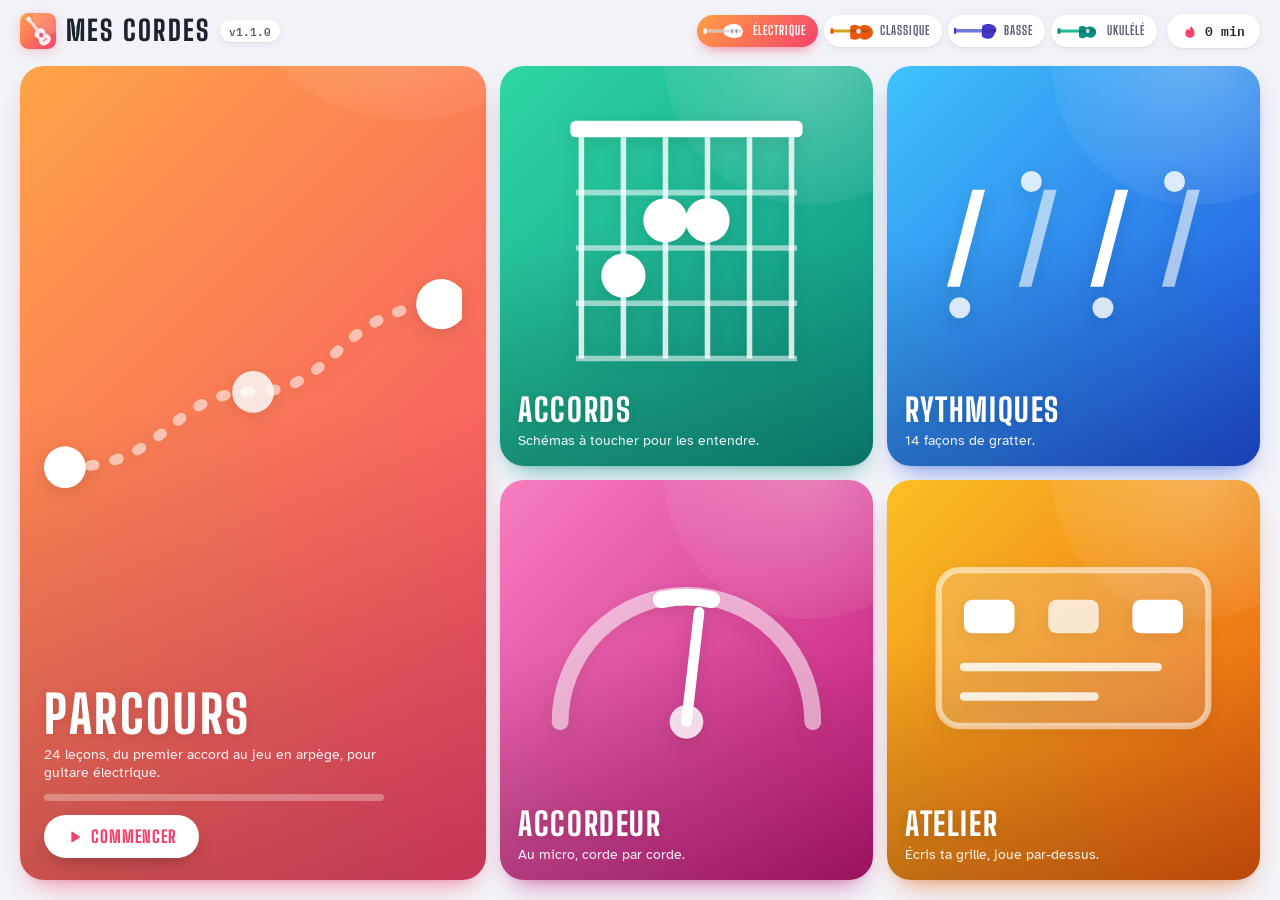
==== commit 03744a5f: "Suppression des accompagnements pour chanter et des paroles (v1.1.0) L'écran « Chanter », ses 44 gri" ====
--- a/mes-cordes.html
+++ b/mes-cordes.html
@@ -777,9 +777,8 @@
    ===================================================================== */
 .logo-img{width:36px;height:36px;display:block;filter:drop-shadow(0 3px 6px rgba(245,66,108,.25))}
 
-/* ====== accueil : 4 colonnes, « Chanter » en large ====== */
-.accueil-grille.cordes{grid-template-columns:1.25fr 1fr 1fr 1fr;grid-template-rows:1fr 1fr}
-.accueil-grille.cordes .c-morceaux{grid-column:span 2}
+/* ====== accueil : Parcours en grand, quatre cartes à côté ====== */
+.accueil-grille.cordes{grid-template-columns:1.25fr 1fr 1fr;grid-template-rows:1fr 1fr}
 .c-atelier{--c1:#fbbf24;--c2:#e8590c}
 
 /* ====== choix de l'instrument ====== */
@@ -818,14 +817,11 @@
 .g-accords b{font:800 26px/1 var(--f-titre);letter-spacing:.02em;color:var(--encre)}
 .g-mesure.double .g-accords{justify-content:space-between}
 .g-mesure.double .g-accords b{font-size:22px}
-.g-paroles{font-size:14px;line-height:1.3;color:var(--encre-2);min-height:1.3em}
-.avec-paroles .g-mesures{grid-template-columns:repeat(auto-fill,minmax(170px,1fr))}
 .g-temps{position:absolute;left:10px;right:10px;bottom:6px;display:flex;gap:4px}
 .g-temps i{flex:1;height:3px;border-radius:2px;background:var(--surface-3)}
 .g-prog{position:absolute;left:0;bottom:0;height:5px;width:var(--prog,0%);background:linear-gradient(90deg,var(--ton-1),var(--ton-2));opacity:0}
 .g-mesure.actif{box-shadow:inset 0 0 0 2.5px var(--ton-2), 0 10px 22px -12px rgba(245,66,108,.6);transform:translateY(-1px);background:#fff6f8}
 .g-mesure.actif .g-accords b{color:var(--ton-texte)}
-.g-mesure.actif .g-paroles{color:var(--encre);font-weight:700}
 .g-mesure.actif .g-prog{opacity:1}
 
 .diag-zone{display:flex;flex-direction:column;gap:10px;min-height:0}
@@ -930,8 +926,6 @@
 @container appli (max-width:700px){
   .partition-zone.jeu-cordes{grid-template-columns:minmax(0,1fr) 120px}
   .diag-suivant{display:none}
-  .accueil-grille.cordes{grid-template-columns:1.2fr 1fr 1fr}
-  .accueil-grille.cordes .c-morceaux{grid-column:auto}
 }
 
 /* barre « main droite » : le motif de grattage ou d'arpège, qui s'allume en direct */
@@ -1033,10 +1027,6 @@
         <svg class="ico" aria-hidden="true"><use href="#i-play"/></svg><span id="cta-texte">Commencer</span>
       </a>
     </div>
-    <a class="carte-cat c-morceaux" href="#/morceaux">
-      <div class="cat-illus" id="illus-morceaux"></div>
-      <div class="cat-texte"><h2>Chanter</h2><p id="compte-morceaux"></p></div>
-    </a>
     <a class="carte-cat c-rythmes" href="#/accords">
       <div class="cat-illus" id="illus-accords"></div>
       <div class="cat-texte"><h2>Accords</h2><p id="compte-accords"></p></div>
@@ -1051,7 +1041,7 @@
     </a>
     <a class="carte-cat c-atelier" href="#/jouer/atelier/perso">
       <div class="cat-illus" id="illus-atelier"></div>
-      <div class="cat-texte"><h2>Atelier</h2><p>Ta grille, tes paroles.</p></div>
+      <div class="cat-texte"><h2>Atelier</h2><p>Écris ta grille, joue par-dessus.</p></div>
     </a>
   </div>
 </section>
@@ -1120,7 +1110,7 @@
         <button class="statut-btn travail" id="st-travail" type="button" aria-pressed="false" title="À travailler"><svg class="ico" aria-hidden="true"><use href="#i-drapeau"/></svg><span>À travailler</span></button>
         <button class="statut-btn acquis" id="st-acquis" type="button" aria-pressed="false" title="Acquis"><svg class="ico" aria-hidden="true"><use href="#i-coche"/></svg><span>Acquis</span></button>
       </div>
-      <button class="rond" id="j-paroles" type="button" aria-label="Mes paroles" title="Mes paroles"><svg class="ico" aria-hidden="true"><use href="#i-texte"/></svg></button>
+      <button class="rond" id="j-grille" type="button" aria-label="Ma grille" title="Ma grille"><svg class="ico" aria-hidden="true"><use href="#i-texte"/></svg></button>
       <button class="rond" id="j-aide" type="button" aria-label="Explications"><svg class="ico" aria-hidden="true"><use href="#i-aide"/></svg></button>
       <button class="rond" id="j-reglages" type="button" aria-label="Réglages"><svg class="ico" aria-hidden="true"><use href="#i-reglages"/></svg></button>
     </div>
@@ -1167,20 +1157,19 @@
   </header>
   <div class="volet-corps">
     <div id="aide-corps" class="texte"></div>
-    <h3>Les accords du morceau</h3>
+    <h3>Les accords de la grille</h3>
     <div id="aide-accords" class="schemas"></div>
     <p class="muted small">Touche un schéma pour entendre l'accord.</p>
   </div>
 </aside>
 
-<aside class="volet" id="volet-paroles" hidden role="dialog" aria-modal="true" aria-labelledby="paroles-titre">
+<aside class="volet" id="volet-grille" hidden role="dialog" aria-modal="true" aria-labelledby="grille-titre">
   <header class="volet-tete">
-    <h2 id="paroles-titre">Mes paroles</h2>
+    <h2 id="grille-titre">Ma grille</h2>
     <button class="rond petit" type="button" data-fermer aria-label="Fermer"><svg class="ico" aria-hidden="true"><use href="#i-fermer"/></svg></button>
   </header>
   <div class="volet-corps">
-    <div id="atelier-grille" hidden>
-      <h3>Ma grille</h3>
+    <div id="atelier-grille">
       <p class="muted small">Une barre « | » sépare les mesures. Deux accords dans une mesure se la partagent. Une ligne par section, « Refrain: » pour la nommer.</p>
       <textarea id="atelier-texte" class="zone-texte" rows="5" spellcheck="false" aria-label="Grille d'accords"></textarea>
       <label class="ligne-reglage"><span>Mesure</span>
@@ -1188,13 +1177,6 @@
       </label>
       <div class="rang-boutons"><button class="btn-plat accent" id="atelier-appliquer" type="button">Appliquer</button></div>
       <p class="muted small" id="atelier-erreur" role="alert"></p>
-    </div>
-    <h3>Paroles</h3>
-    <p class="muted small">Colle les paroles de la chanson : une ligne par mesure, elles s'affichent sous les accords et défilent avec la musique. Une ligne vide = une mesure sans paroles. Elles restent sur cet appareil.</p>
-    <textarea id="paroles-texte" class="zone-texte" rows="14" aria-label="Paroles, une ligne par mesure"></textarea>
-    <div class="rang-boutons">
-      <button class="btn-plat accent" id="paroles-ok" type="button">Enregistrer</button>
-      <button class="btn-plat" id="paroles-effacer" type="button">Effacer</button>
     </div>
   </div>
 </aside>
@@ -1272,7 +1254,7 @@
 /* Numéro de version de l'application : affiché en haut de l'écran, et utilisé par
  * le service worker (build.js --site) pour que les téléphones installés récupèrent
  * chaque nouvelle version. À augmenter à chaque livraison. */
-const VERSION = '1.0.0';
+const VERSION = '1.1.0';
 const DATE_VERSION = '2026-09-30';
 
 
@@ -2055,14 +2037,13 @@
   return texte.split('|').map(m => m.trim()).filter(m => m.length).map(m => m.split(/\s+/));
 }
 
-/* Compile des sections [{ nom, mesures:'C | G', paroles:'… | …', rep }] en mesures à plat.
- * Renvoie { mesures:[{ accords:[{nom, pas}], texte, section, numero }], sections:[{nom, debut, fin}] } */
+/* Compile des sections [{ nom, mesures:'C | G', rep }] en mesures à plat.
+ * Renvoie { mesures:[{ accords:[{nom, pas}], section, numero }], sections:[{nom, debut, fin}] } */
 function compilerSections(sections, mesureId){
   const pas = pasParMesure(mesureId);
   const out = [], plages = [];
   sections.forEach((sec, si) => {
     const grille = lireGrille(sec.mesures);
-    const textes = (sec.paroles || '').split('|').map(t => t.trim());
     const debut = out.length;
     const tours = sec.rep || 1;
     for (let r = 0; r < tours; r++){
@@ -2070,7 +2051,6 @@
         const n = accords.length;
         out.push({
           accords:accords.map((nom, k) => ({ nom, pas:Math.round(k * pas / n) })),
-          texte:textes[i] || '',
           section:si, numero:i, tour:r
         });
       });
@@ -2330,139 +2310,6 @@
     this.raf = requestAnimationFrame(boucle);
   }
 }
-
-
-/* ================= js/songs.js ================= */
-/* Morceaux d'accompagnement : grilles d'accords pour chanter en jouant.
- * Aucune parole n'est fournie ici : chacun colle les siennes (écran « Mes paroles »),
- * elles restent enregistrées dans le navigateur. Les grilles sont simplifiées,
- * transposables, et le tempo est indicatif.
- * sections : [{ nom, mesures:'C | G Am | F', rep }]  — une barre = une mesure. */
-
-const GENRES = [
-  { id:'trad',   nom:'Chansons traditionnelles', court:'Trad.',  grad:['#38bdf8', '#1d4ed8'], desc:'Comptines et chansons populaires : trois accords, idéal pour débuter.' },
-  { id:'pop',    nom:'Pop & folk',               court:'Pop',    grad:['#f472b6', '#be185d'], desc:'Les grands classiques à chanter autour du feu.' },
-  { id:'rock',   nom:'Rock & blues',             court:'Rock',   grad:['#fb923c', '#e11d48'], desc:'Power chords, shuffle, grilles de blues.' },
-  { id:'reggae', nom:'Reggae & soul',            court:'Soul',   grad:['#34d399', '#0f766e'], desc:'Contretemps, grooves posés.' },
-  { id:'grilles',nom:'Grilles types',            court:'Grilles',grad:['#a78bfa', '#6d28d9'], desc:'Les enchaînements qu\'on retrouve dans des milliers de chansons.' }
-];
-
-const m = (id, titre, origine, genre, niveau, bpm, mesure, style, sections, extra = {}) =>
-  ({ id, titre, origine, genre, niveau, bpm, mesure, style, sections, ...extra });
-
-const MORCEAUX = [
-  /* --- traditionnelles (domaine public) --- */
-  m('clair-lune', 'Au clair de la lune', 'Chanson traditionnelle française', 'trad', 1, 90, '4/4', 'noires', [
-    { nom:'Couplet', mesures:'C | C G | C | G C | C | C G | C | G C', rep:2 }]),
-  m('frere-jacques', 'Frère Jacques', 'Canon traditionnel', 'trad', 1, 100, '4/4', 'noires', [
-    { nom:'Canon', mesures:'C | C | C | C | C | C | C G | C', rep:2 }]),
-  m('pont-avignon', 'Sur le pont d\'Avignon', 'Chanson traditionnelle française', 'trad', 1, 110, '2/4', 'folk', [
-    { nom:'Refrain', mesures:'C | G | C | G | C | G | G | C' },
-    { nom:'Couplet', mesures:'C | G | C | G C' }]),
-  m('alouette', 'Alouette', 'Chanson traditionnelle', 'trad', 1, 112, '4/4', 'croches', [
-    { nom:'Refrain', mesures:'C | G7 C | C | G7 C' },
-    { nom:'Couplet', mesures:'C | C | G7 | C', rep:2 }]),
-  m('claire-fontaine', 'À la claire fontaine', 'Chanson traditionnelle française', 'trad', 2, 76, '4/4', 'ballade', [
-    { nom:'Couplet', mesures:'C | G | C | G | C | F | G | C' },
-    { nom:'Refrain', mesures:'F | C | G | C' }]),
-  m('ma-blonde', 'Auprès de ma blonde', 'Chanson traditionnelle française', 'trad', 2, 104, '4/4', 'folk', [
-    { nom:'Couplet', mesures:'G | D | G | D G | G | D | G | D G' },
-    { nom:'Refrain', mesures:'C | G | D | G | C | G | D | G' }]),
-  m('petit-navire', 'Il était un petit navire', 'Chanson traditionnelle française', 'trad', 1, 96, '4/4', 'folk', [
-    { nom:'Couplet', mesures:'G | G | D | G | G | C | D | G', rep:2 }]),
-  m('cadet-rousselle', 'Cadet Rousselle', 'Chanson traditionnelle française', 'trad', 2, 120, '2/4', 'folk', [
-    { nom:'Couplet', mesures:'D | A | D | A D | D | A | D | A D' },
-    { nom:'Refrain', mesures:'G | D | A | D' }]),
-  m('mon-beau-sapin', 'Mon beau sapin', 'Chant traditionnel', 'trad', 2, 84, '3/4', 'valse', [
-    { nom:'Couplet', mesures:'G | G | D | G | G | G | D | G | D | G | D | G | G | C | D | G' }]),
-  m('dagobert', 'Le bon roi Dagobert', 'Chanson traditionnelle française', 'trad', 1, 116, '4/4', 'croches', [
-    { nom:'Couplet', mesures:'C | G | C | G C | C | F | G | C' }]),
-  m('amazing-grace', 'Amazing Grace', 'Hymne traditionnel (1779)', 'trad', 2, 80, '3/4', 'valse', [
-    { nom:'Couplet', mesures:'G | G | C | G | G | G | D | D | G | G7 | C | G | G | D | G | G' }]),
-  m('saints', 'When the Saints Go Marching In', 'Traditionnel américain', 'trad', 2, 120, '4/4', 'folk', [
-    { nom:'Couplet', mesures:'C | C | C | G | C | C7 | F | F | C | G | C | C' }]),
-  m('oh-susanna', 'Oh! Susanna', 'Stephen Foster (1848)', 'trad', 2, 116, '2/4', 'country', [
-    { nom:'Couplet', mesures:'C | C | C | G | C | C | G | C', rep:2 },
-    { nom:'Refrain', mesures:'F | F | C | G | C | C | G | C' }]),
-  m('rising-sun', 'The House of the Rising Sun', 'Ballade traditionnelle américaine', 'trad', 3, 76, '6/8', 'six8', [
-    { nom:'Couplet', mesures:'Am | C | D | F | Am | C | E | E | Am | C | D | F | Am | E | Am | E' }], { mode:'arp' }),
-  m('greensleeves', 'Greensleeves', 'Air anglais du XVIᵉ siècle', 'trad', 3, 66, '6/8', 'six8', [
-    { nom:'Couplet', mesures:'Am | G | Am | E | Am | G | Am E | Am' },
-    { nom:'Refrain', mesures:'C | G | Am | E | C | G | Am E | Am' }], { mode:'arp' }),
-  m('scarborough', 'Scarborough Fair', 'Ballade traditionnelle anglaise', 'trad', 3, 72, '3/4', 'valse', [
-    { nom:'Couplet', mesures:'Am | Am | G | Am | C | Am D | Am | Am | C | C | G | G | Am | G | Am | Am' }], { mode:'arp' }),
-  m('joyeux-anniv', 'Joyeux anniversaire', 'Air traditionnel', 'trad', 1, 96, '3/4', 'valse', [
-    { nom:'Chanson', mesures:'C | G | G | C | C | F | C G | C' }]),
-
-  /* --- grilles de morceaux connus (sans paroles : on chante par-dessus) --- */
-  m('let-it-be', 'Let It Be', 'The Beatles', 'pop', 1, 72, '4/4', 'pop', [
-    { nom:'Couplet', mesures:'C | G | Am | F | C | G | F C', rep:2 },
-    { nom:'Refrain', mesures:'Am | G | F | C | C | G | F C' }]),
-  m('stand-by-me', 'Stand By Me', 'Ben E. King', 'pop', 1, 118, '4/4', 'pop', [
-    { nom:'Couplet', mesures:'G | G | Em | Em | C | D | G | G', rep:2 }]),
-  m('knockin', 'Knockin\' on Heaven\'s Door', 'Bob Dylan', 'pop', 1, 68, '4/4', 'folk', [
-    { nom:'Couplet', mesures:'G | D | Am | Am | G | D | C | C', rep:2 }]),
-  m('country-roads', 'Take Me Home, Country Roads', 'John Denver', 'pop', 2, 82, '4/4', 'folk', [
-    { nom:'Couplet', mesures:'G | Em | D | C | G | Em | D | G' },
-    { nom:'Refrain', mesures:'G | D | Em | C | G | D | C | G' }]),
-  m('im-yours', 'I\'m Yours', 'Jason Mraz', 'pop', 2, 76, '4/4', 'reggae', [
-    { nom:'Couplet', mesures:'C | G | Am | F', rep:2 }]),
-  m('hey-jude', 'Hey Jude', 'The Beatles', 'pop', 2, 74, '4/4', 'pop', [
-    { nom:'Couplet', mesures:'F | C | C7 | F | Bb | F | C | F' },
-    { nom:'Final', mesures:'F | Eb | Bb | F', rep:2 }]),
-  m('wonderwall', 'Wonderwall', 'Oasis', 'pop', 3, 87, '4/4', 'croches', [
-    { nom:'Couplet', mesures:'Em7 | G | Dsus4 | A7sus4', rep:2 },
-    { nom:'Refrain', mesures:'C | D | Em | Em' }], { capo:2 }),
-  m('hallelujah', 'Hallelujah', 'Leonard Cohen', 'pop', 2, 58, '6/8', 'six8', [
-    { nom:'Couplet', mesures:'C | Am | C | Am | F | G | C | G' },
-    { nom:'Refrain', mesures:'F | Am | F | C G C' }], { mode:'arp' }),
-  m('riptide', 'Riptide', 'Vance Joy', 'pop', 2, 100, '4/4', 'croches', [
-    { nom:'Grille', mesures:'Am | G | C | C', rep:2 }]),
-  m('brown-eyed', 'Brown Eyed Girl', 'Van Morrison', 'rock', 2, 148, '4/4', 'rock', [
-    { nom:'Couplet', mesures:'G | C | G | D', rep:2 },
-    { nom:'Refrain', mesures:'C | D | G | Em | C | D | G | D' }]),
-  m('alabama', 'Sweet Home Alabama', 'Lynyrd Skynyrd', 'rock', 2, 98, '4/4', 'rock', [
-    { nom:'Grille', mesures:'D | C G | D | C G', rep:2 }]),
-  m('twist-shout', 'Twist and Shout', 'The Isley Brothers', 'rock', 1, 126, '4/4', 'rock', [
-    { nom:'Grille', mesures:'D G | A G', rep:4 }]),
-  m('la-bamba', 'La Bamba', 'Traditionnel mexicain', 'rock', 1, 150, '4/4', 'rock', [
-    { nom:'Grille', mesures:'C F | G F', rep:4 }]),
-  m('zombie', 'Zombie', 'The Cranberries', 'rock', 2, 84, '4/4', 'rock', [
-    { nom:'Grille', mesures:'Em | C | G | D', rep:2 }], { puissance:true }),
-  m('hit-road', 'Hit the Road Jack', 'Ray Charles', 'rock', 2, 88, '4/4', 'croches', [
-    { nom:'Grille', mesures:'Am G | F E7', rep:4 }]),
-  m('hotel-cal', 'Hotel California', 'Eagles', 'rock', 3, 75, '4/4', 'arpege', [
-    { nom:'Couplet', mesures:'Bm | F# | A | E | G | D | Em | F#' }], { mode:'arp' }),
-  m('johnny-b', 'Johnny B. Goode', 'Chuck Berry', 'rock', 3, 168, '4/4', 'rock', [
-    { nom:'Blues', mesures:'A | A | A | A | D | D | A | A | E | E | A | A' }], { puissance:true }),
-  m('no-woman', 'No Woman, No Cry', 'Bob Marley', 'reggae', 2, 78, '4/4', 'reggae', [
-    { nom:'Grille', mesures:'C G | Am F | C F | C G', rep:2 }]),
-  m('three-birds', 'Three Little Birds', 'Bob Marley', 'reggae', 1, 74, '4/4', 'reggae', [
-    { nom:'Refrain', mesures:'A | A | D | A | A | A | E | A' }]),
-  m('with-without', 'With or Without You', 'U2', 'reggae', 1, 110, '4/4', 'croches', [
-    { nom:'Grille', mesures:'D | A | Bm | G', rep:2 }]),
-
-  /* --- grilles types --- */
-  m('g-pop4', 'Les quatre accords de la pop', 'I – V – vi – IV', 'grilles', 1, 90, '4/4', 'pop', [
-    { nom:'Grille', mesures:'C | G | Am | F', rep:2 }]),
-  m('g-50s', 'La grille des années 50', 'I – vi – IV – V', 'grilles', 1, 100, '4/4', 'croches', [
-    { nom:'Grille', mesures:'C | Am | F | G', rep:2 }]),
-  m('g-mineur', 'Ballade mineure', 'vi – IV – I – V', 'grilles', 1, 80, '4/4', 'ballade', [
-    { nom:'Grille', mesures:'Am | F | C | G', rep:2 }]),
-  m('g-blues', 'Blues 12 mesures', 'I – IV – V en 12/8', 'grilles', 2, 70, '12/8', 'shuffle', [
-    { nom:'Blues', mesures:'E7 | A7 | E7 | E7 | A7 | A7 | E7 | E7 | B7 | A7 | E7 | B7' }]),
-  m('g-andalouse', 'Cadence andalouse', 'Am – G – F – E (flamenco)', 'grilles', 2, 96, '4/4', 'croches', [
-    { nom:'Grille', mesures:'Am | G | F | E', rep:2 }], { mode:'arp' }),
-  m('g-valse', 'Valse en sol', 'I – IV – V en 3/4', 'grilles', 1, 120, '3/4', 'valse', [
-    { nom:'Grille', mesures:'G | G | C | G | D | D | G | G' }]),
-  m('g-jazz', 'II – V – I', 'La cadence du jazz', 'grilles', 3, 110, '4/4', 'noires', [
-    { nom:'Grille', mesures:'Dm7 | G7 | Cmaj7 | Cmaj7', rep:2 }])
-];
-
-const genreDe = mo => GENRES.find(g => g.id === mo.genre) || GENRES[0];
-const morceauxDuGenre = id => MORCEAUX.filter(mo => mo.genre === id).sort((a, b) => a.niveau - b.niveau);
-/* tous les accords utilisés, sans doublon */
-const accordsDe = mo => [...new Set(mo.sections.flatMap(s => s.mesures.split(/[|\s]+/).filter(Boolean)))];
 
 
 /* ================= js/lessons.js ================= */
@@ -2515,7 +2362,7 @@
     ['Dis le rythme à voix haute : « boum, boum-tchak, tchak-boum-tchak ».']),
   L('l07', 1, 'Chanter et jouer : la comptine', 'Garder la main droite pendant qu\'on chante.',
     `<p>Choisis une chanson très simple que tu connais par cœur. D'abord, joue seulement le premier temps de chaque mesure en chantant. Quand ça tourne, reviens au grattage en noires.</p>
-     <p>Astuce : dans <b>Morceaux</b>, colle les paroles de ta chanson dans « Mes paroles » : elles défilent sous les accords.</p>`,
+`,
     { bpm:84, mesure:'4/4', style:'noires', sections:[{ nom:'Comptine', mesures:'C | C G | C | G C', rep:2 }] },
     ['La main droite doit devenir automatique : c\'est elle qui tient le tempo, pas la voix.']),
 
@@ -2588,7 +2435,7 @@
     { bpm:92, mesure:'4/4', style:'croches', sections:[{ nom:'Grille', mesures:'Am | G | F | E', rep:2 }],
       grilles:{ guitare:'Am | G | Fmaj7 | E' } }),
   L('l24', 4, 'Ton propre accompagnement', 'Composer une grille et chanter dessus.',
-    `<p>Ouvre l'<b>Atelier</b> : écris ta grille (ex. « C | G | Am | F »), choisis le style et le tempo, colle tes paroles. Tu as ton propre accompagnement.</p>`,
+    `<p>Ouvre l'<b>Atelier</b> : écris ta grille (ex. « C | G | Am | F »), choisis le style et le tempo. Tu as ton propre accompagnement.</p>`,
     { bpm:84, mesure:'4/4', style:'folk', sections:[{ nom:'Exemple', mesures:'C | Em | F | G', rep:2 }],
       grilles:{ guitare:'C | Em | Fmaj7 | G' } })
 ];
@@ -2708,7 +2555,6 @@
 const ILLUS = {
   parcours:'<svg viewBox="0 0 200 110"><path d="M10 96 C60 96 60 60 100 60 S140 20 190 18" fill="none" stroke="var(--ill-3)" stroke-width="5" stroke-dasharray="2 10" stroke-linecap="round"/><circle cx="10" cy="96" r="10" fill="var(--ill-1)"/><circle cx="100" cy="60" r="10" fill="var(--ill-2)"/><circle cx="190" cy="18" r="12" fill="var(--ill-1)"/></svg>',
   accords:'<svg viewBox="0 0 120 110"><rect x="18" y="14" width="84" height="6" rx="2" fill="var(--ill-1)"/><g stroke="var(--ill-2)" stroke-width="2">' + [0, 1, 2, 3, 4, 5].map(i => `<line x1="${22 + i * 15.2}" x2="${22 + i * 15.2}" y1="20" y2="100"/>`).join('') + '</g><g stroke="var(--ill-3)" stroke-width="2">' + [40, 60, 80, 100].map(y => `<line x1="20" x2="100" y1="${y}" y2="${y}"/>`).join('') + '</g><circle cx="52.4" cy="50" r="8" fill="var(--ill-1)"/><circle cx="67.6" cy="50" r="8" fill="var(--ill-1)"/><circle cx="37.2" cy="70" r="8" fill="var(--ill-1)"/></svg>',
-  morceaux:'<svg viewBox="0 0 160 110"><rect x="44" y="10" width="30" height="46" rx="15" fill="var(--ill-1)"/><path d="M34 44a25 25 0 0 0 50 0" fill="none" stroke="var(--ill-2)" stroke-width="5"/><line x1="59" x2="59" y1="70" y2="96" stroke="var(--ill-2)" stroke-width="5"/><path d="M104 30v44a10 8 0 1 1-6-7V38l40-8v34a10 8 0 1 1-6-7V26z" fill="var(--ill-1)"/></svg>',
   rythmes:'<svg viewBox="0 0 160 110"><g fill="var(--ill-1)">' + [0, 1, 2, 3].map(i => `<path d="M${20 + i * 34} 80 l12 -46 l6 0 l-12 46z" opacity="${i % 2 ? 0.6 : 1}"/>`).join('') + '</g><g fill="var(--ill-2)">' + [0, 1, 2, 3].map(i => `<circle cx="${26 + i * 34}" cy="${i % 2 ? 30 : 90}" r="5"/>`).join('') + '</g></svg>',
   accordeur:'<svg viewBox="0 0 160 110"><path d="M20 90a60 60 0 0 1 120 0" fill="none" stroke="var(--ill-3)" stroke-width="8" stroke-linecap="round"/><path d="M68 32a60 60 0 0 1 24 0" fill="none" stroke="var(--ill-1)" stroke-width="8" stroke-linecap="round"/><line x1="80" y1="90" x2="86" y2="38" stroke="var(--ill-1)" stroke-width="5" stroke-linecap="round"/><circle cx="80" cy="90" r="8" fill="var(--ill-2)"/></svg>',
   atelier:'<svg viewBox="0 0 160 110"><rect x="16" y="18" width="128" height="74" rx="10" fill="var(--ill-fond)" stroke="var(--ill-3)" stroke-width="3"/><g fill="var(--ill-1)"><rect x="28" y="32" width="24" height="16" rx="4"/><rect x="68" y="32" width="24" height="16" rx="4" opacity=".75"/><rect x="108" y="32" width="24" height="16" rx="4"/></g><g stroke="var(--ill-2)" stroke-width="4" stroke-linecap="round"><line x1="28" x2="120" y1="64" y2="64"/><line x1="28" x2="90" y1="78" y2="78"/></g></svg>'
@@ -2817,7 +2663,6 @@
 
 
 
-
 const $ = s => document.querySelector(s);
 const $$ = s => [...document.querySelectorAll(s)];
 const esc = s => String(s ?? '').replace(/[&<>"]/g, c => ({ '&':'&amp;', '<':'&lt;', '>':'&gt;', '"':'&quot;' }[c]));
@@ -2863,11 +2708,10 @@
 
 const LISTES = {
   lecon:    { nom:'Leçon',     items:() => LECONS,                        retour:it => '#/parcours/' + it.niveau },
-  morceau:  { nom:'Morceau',   items:it => morceauxDuGenre(it.genre),     retour:it => '#/morceaux/' + it.genre },
   rythme:   { nom:'Rythmique', items:() => RYTHMIQUES,                    retour:() => '#/rythmiques' },
   atelier:  { nom:'Atelier',   items:() => [atelier],                     retour:() => '#/' }
 };
-const SOURCES = { lecon:() => LECONS, morceau:() => MORCEAUX, rythme:() => RYTHMIQUES, atelier:() => [atelier] };
+const SOURCES = { lecon:() => LECONS, rythme:() => RYTHMIQUES, atelier:() => [atelier] };
 const lienJouer = (liste, it) => `#/jouer/${liste}/${encodeURIComponent(it.id)}`;
 const prochaineLecon = () => LECONS.find(l => !P.estFaite(l.id)) || LECONS[LECONS.length - 1];
 
@@ -2899,7 +2743,6 @@
   if (parts[0] !== 'accordeur') arreterMicro();
   switch (parts[0]){
     case 'parcours':    return parts[1] ? ecranNiveau(+parts[1]) : ecranParcours();
-    case 'morceaux':    return parts[1] ? ecranGenre(parts[1]) : ecranMorceaux();
     case 'accords':     return ecranAccords();
     case 'rythmiques':  return ecranRythmiques();
     case 'progression': return ecranProgression();
@@ -2956,11 +2799,9 @@
   const suivante = prochaineLecon();
   $('#cta-continuer').href = lienJouer('lecon', suivante);
   $('#cta-texte').textContent = faites ? `Leçon ${LECONS.indexOf(suivante) + 1} : ${suivante.titre}` : 'Commencer';
-  $('#compte-morceaux').textContent = `${MORCEAUX.length} accompagnements pour chanter.`;
   $('#compte-accords').textContent = famille() === 'basse' ? 'Fondamentales et quintes sur le manche.' : 'Schémas à toucher pour les entendre.';
   $('#compte-rythmes').textContent = `${RYTHMIQUES.length} façons de gratter.`;
   $('#illus-parcours').innerHTML = ILLUS.parcours;
-  $('#illus-morceaux').innerHTML = ILLUS.morceaux;
   $('#illus-accords').innerHTML = ILLUS.accords;
   $('#illus-rythmes').innerHTML = ILLUS.rythmes;
   $('#illus-accordeur').innerHTML = ILLUS.accordeur;
@@ -3041,30 +2882,6 @@
     classe:(P.estFaite(l.id) ? 'faite' : '') + (l === suivante ? ' prochaine' : '')
   })).join('');
   ecranListe({ sur:'Parcours · ' + inst().nom, titre:`${n}. ${nv.nom}`, retour:'#/parcours', html:`<div class="rangee">${cartes}</div>` });
-}
-
-/* --- morceaux --- */
-function ecranMorceaux(){
-  const html = GENRES.map(g => {
-    const l = morceauxDuGenre(g.id);
-    return tuile({ href:'#/morceaux/' + g.id, illus:ILLUS.morceaux, titre:g.nom, coin:`${l.length} titres`, texte:g.desc, grad:g.grad });
-  }).join('');
-  ecranListe({ sur:'Accompagnements pour chanter', titre:'Chanter', html:`<div class="rangee tuiles">${html}</div>` });
-}
-function ecranGenre(id){
-  const g = GENRES.find(x => x.id === id);
-  if (!g) return ecranMorceaux();
-  const l = morceauxDuGenre(id);
-  const html = [1, 2, 3].map(n => {
-    const lot = l.filter(mo => mo.niveau === n);
-    if (!lot.length) return '';
-    return `<section class="groupe" id="niv-${n}">
-      <div class="groupe-tete" style="${gradStyle(NIV_GRAD[n - 1])}"><span class="g-num">${n}</span><b>${NOMS_NIVEAUX[n]}</b><span>${lot.length} titre${lot.length > 1 ? 's' : ''}</span></div>
-      <div class="rangee">${lot.map(mo => itemCarte({ liste:'morceau', it:mo, num:'♪', grad:g.grad, bpm:mo.bpm + ' BPM',
-        meta:esc(mo.origine) + ' · ' + accordsDe(mo).slice(0, 5).map(a => afficherAccord(a, reglages.solfege)).join(' ') })).join('')}</div></section>`;
-  }).join('');
-  const sauts = [1, 2, 3].filter(n => l.some(mo => mo.niveau === n)).map(n => ['niv-' + n, 'N' + n, NIV_GRAD[n - 1][1]]);
-  ecranListe({ sur:'Chanter', titre:g.nom, retour:'#/morceaux', html, sauts });
 }
 
 /* --- rythmiques --- */
@@ -3173,7 +2990,7 @@
   navLien('#j-suiv', i >= 0 && i < items.length - 1 ? lienJouer(liste, items[i + 1]) : null);
   if (lecon) P.setDerniereLecon(item.id);
   majStatutBoutons();
-  $('#j-paroles').hidden = lecon && item.type === 'cordes';
+  $('#j-grille').hidden = liste !== 'atelier';
 
   // leçon « cordes » : pas d'accompagnement, les cordes à vide et l'accordeur
   const cordes = item.type === 'cordes';
@@ -3227,16 +3044,10 @@
   arreterReference();
 }
 
-/* --- paroles : une ligne par mesure jouée --- */
-const cleParoles = () => courant ? `mes-cordes-paroles:${courant.liste}:${courant.item.id}` : null;
-const parolesDe = () => (lire(cleParoles(), '') || '').split('\n');
-
-/* --- la grille à l'écran : sections, mesures, accords, paroles --- */
+/* --- la grille à l'écran : sections, mesures, accords --- */
 function nomAffiche(nom){ return afficherAccord(lecteur.nomJoue(nom), reglages.solfege); }
 function rendreGrille(){
   const { mesures, sections } = courant.compile;
-  const paroles = parolesDe();
-  const aParoles = paroles.some(l => l.trim());
   const res = MESURES[lecteur.mesureId];
   let html = barreMainDroite();
   sections.forEach((s, si) => {
@@ -3245,14 +3056,12 @@
       const m = mesures[k];
       html += `<div class="g-mesure${m.accords.length > 1 ? ' double' : ''}" data-m="${k}">
         <div class="g-accords">${m.accords.map(a => `<b>${esc(nomAffiche(a.nom))}</b>`).join('')}</div>
-        ${aParoles ? `<div class="g-paroles">${esc(paroles[k] || '')}</div>` : ''}
         <div class="g-temps">${Array.from({ length:res.beats }, () => '<i></i>').join('')}</div>
         <span class="g-prog"></span></div>`;
     }
     html += '</div></div>';
   });
   $('#grille-accords').innerHTML = html;
-  $('#grille-accords').classList.toggle('avec-paroles', aParoles);
   $('#grille-accords').scrollTop = 0;
   mesureActive = -1;
 }
@@ -3354,15 +3163,10 @@
   if (l === 'lecon'){
     h = `<h2>${esc(it.titre)}</h2><p class="objectif"><b>Objectif :</b> ${esc(it.objectif)}</p>${it.texte}${(it.conseils || []).map(CONSEIL).join('')}`;
     if (famille() === 'basse' && it.type !== 'cordes') h += CONSEIL('À la basse : joue la fondamentale de chaque accord (le rond « F » sur le schéma), sur le premier temps, puis suis la ligne de basse de la rythmique. L\'appli joue les accords pour toi.');
-  } else if (l === 'morceau'){
-    h = `<h2>${esc(it.titre)}</h2><p class="muted">${esc(it.origine)} · ${it.mesure} · ${it.bpm} BPM</p>
-      <p>Grille d'accompagnement simplifiée pour chanter : aucune parole n'est incluse. Touche <b>Mes paroles</b> (icône texte) pour coller les tiennes : une ligne par mesure, elles défilent sous les accords.</p>
-      ${it.capo ? CONSEIL(`À la guitare, cette grille se joue avec le capodastre en case ${it.capo} (déjà réglé).`) : ''}
-      ${CONSEIL('Trop grave ou trop aigu pour ta voix ? Réglages → Transposer, un demi-ton à la fois.')}`;
   } else if (l === 'rythme'){
     h = `<h2>${esc(it.titre)}</h2><p>${esc(it.desc)}</p>${lectureRythme(it.style, it.mesure)}`;
   } else {
-    h = `<h2>Atelier</h2><p>Écris ta propre grille dans <b>Mes paroles</b> (icône texte) : les accords, la mesure, puis tes paroles. Choisis la rythmique et le tempo, et chante.</p>`;
+    h = `<h2>Atelier</h2><p>Écris ta propre grille (icône texte) : les accords et la mesure. Choisis ensuite la rythmique et le tempo dans les réglages, et joue par-dessus.</p>`;
   }
   $('#aide-corps').innerHTML = h;
   const accords = courant.compile ? [...new Set(courant.compile.mesures.flatMap(m => m.accords.map(a => a.nom)))] : [];
@@ -3528,23 +3332,13 @@
 }
 $('#j-aide').addEventListener('click', () => ouvrirVolet('volet-aide'));
 $('#j-reglages').addEventListener('click', () => ouvrirVolet('volet-reglages'));
-$('#j-paroles').addEventListener('click', () => {
-  if (!courant) return;
-  const estAtelier = courant.liste === 'atelier';
-  $('#atelier-grille').hidden = !estAtelier;
-  if (estAtelier){ $('#atelier-texte').value = atelier.texte; $('#atelier-mesure').value = atelier.mesure; $('#atelier-erreur').textContent = ''; }
-  $('#paroles-texte').value = lire(cleParoles(), '') || '';
-  $('#paroles-texte').placeholder = courant.compile ? courant.compile.mesures.map((m, i) => `Mesure ${i + 1} (${m.accords.map(a => a.nom).join(' ')})`).slice(0, 8).join('\n') + '\n…' : '';
-  $('#paroles-titre').textContent = estAtelier ? 'Ma grille' : 'Mes paroles';
-  ouvrirVolet('volet-paroles');
+$('#j-grille').addEventListener('click', () => {
+  if (!courant || courant.liste !== 'atelier') return;
+  $('#atelier-texte').value = atelier.texte;
+  $('#atelier-mesure').value = atelier.mesure;
+  $('#atelier-erreur').textContent = '';
+  ouvrirVolet('volet-grille');
 });
-$('#paroles-ok').addEventListener('click', () => {
-  ecrire(cleParoles(), $('#paroles-texte').value.replace(/\s+$/, ''));
-  if (courant && courant.compile) rendreGrille();
-  fermerVolets();
-  annoncer('Paroles enregistrées');
-});
-$('#paroles-effacer').addEventListener('click', () => { $('#paroles-texte').value = ''; });
 $('#atelier-appliquer').addEventListener('click', () => {
   const texte = $('#atelier-texte').value.trim();
   const secs = texte.split('\n').map(l => l.replace(/^[^:|]{1,24}:\s*/, '')).filter(l => l.trim());
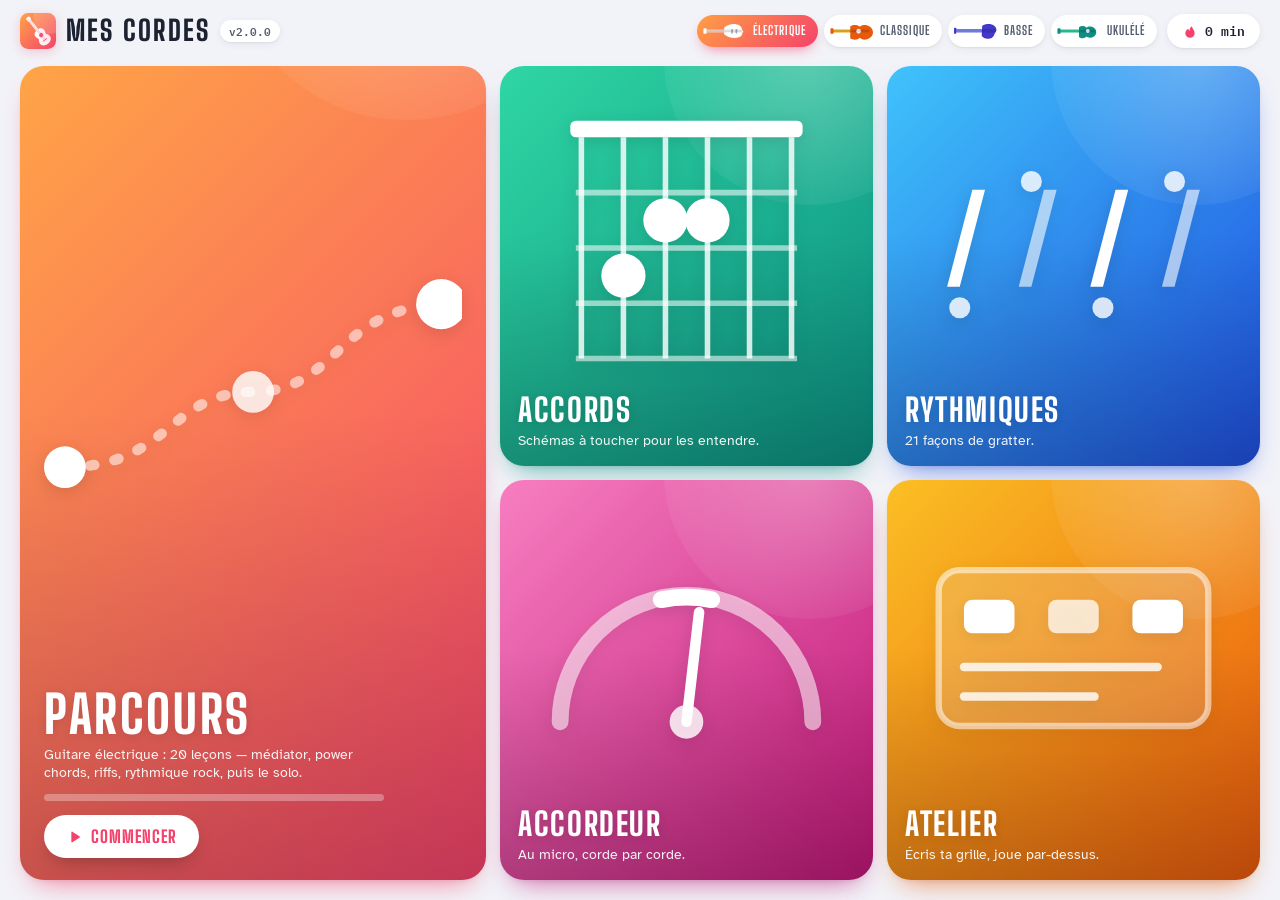
==== commit 81bef9b9: "Vrais sons et une méthode par instrument (v2.0.0) Son - Notes enregistrées (banque FluidR3 GM, CC BY" ====
--- a/mes-cordes.html
+++ b/mes-cordes.html
@@ -942,6 +942,33 @@
   .accueil-grille.cordes .cta{font-size:14px;padding:10px 16px}
 }
 
+/* ====== tablature ====== */
+.g-mesures.tabs{grid-template-columns:repeat(auto-fill,minmax(250px,1fr));gap:10px}
+.g-mesure.tab{padding:6px 10px 16px;min-height:0}
+.g-mesure.tab .g-accords b{font-size:17px}
+.t-grille{position:relative;display:grid;grid-template-columns:repeat(var(--pas),1fr);grid-template-rows:repeat(var(--cordes),17px);margin-top:2px}
+.t-corde{grid-column:1 / -1;align-self:center;height:1.5px;background:#c3c8d2}
+.t-n{align-self:center;justify-self:center;z-index:1;padding:1px 3px;border-radius:6px;background:var(--surface);
+  font:700 14px/1 var(--f-chiffres);color:var(--encre);transition:background .06s,color .06s}
+.t-n sup{font-size:9px;margin-left:1px;color:var(--ton-texte)}
+.t-n.on{background:var(--ton-2);color:#fff}
+.t-n.on sup{color:#fff}
+.t-curseur{position:absolute;top:-3px;bottom:-3px;left:var(--prog,0%);width:2px;border-radius:1px;background:var(--ton-2);opacity:0;pointer-events:none}
+.g-mesure.tab.actif .t-curseur{opacity:.45}
+.g-temps.t-temps{display:grid;grid-template-columns:repeat(var(--pas),1fr);gap:4px}
+.g-temps.t-temps i{grid-row:1}
+.g-mesure.tab .g-prog{display:none}
+.en-tab .g-mesure.actif{background:#fffafb}
+.schema .sc-nom.petit{font:800 12px var(--f-titre);letter-spacing:.14em;text-transform:uppercase;fill:var(--ton-texte)}
+.schema .sc-pos{fill:#d4d9e2;transition:fill .06s}
+.schema .sc-pos.vide{fill:none;stroke:#b7bcc7;stroke-width:1.8}
+.schema .sc-pos.on{fill:var(--ton-2)}
+.schema .sc-pos.vide.on{fill:none;stroke:var(--ton-2);stroke-width:3}
+/* basse : sous chaque signe de la ligne, le nom de la note */
+.main-droite small{display:block;font:700 10px/1.2 var(--f-chiffres);color:var(--ton-texte);min-height:12px}
+.main-droite .rv-case.on small{color:#fff}
+.main-droite:not(.basse) small{display:none}
+
 </style>
 <link rel="icon" href="data:image/svg+xml,%3Csvg%20xmlns%3D%22http%3A%2F%2Fwww.w3.org%2F2000%2Fsvg%22%20viewBox%3D%220%200%20512%20512%22%3E%0A%20%20%3Cdefs%3E%0A%20%20%20%20%3ClinearGradient%20id%3D%22mc-fond%22%20x1%3D%220%22%20y1%3D%220%22%20x2%3D%221%22%20y2%3D%221%22%3E%0A%20%20%20%20%20%20%3Cstop%20offset%3D%220%22%20stop-color%3D%22%23ffa447%22%2F%3E%0A%20%20%20%20%20%20%3Cstop%20offset%3D%221%22%20stop-color%3D%22%23f5426c%22%2F%3E%0A%20%20%20%20%3C%2FlinearGradient%3E%0A%20%20%20%20%3ClinearGradient%20id%3D%22mc-corps%22%20x1%3D%220%22%20y1%3D%220%22%20x2%3D%221%22%20y2%3D%221%22%3E%0A%20%20%20%20%20%20%3Cstop%20offset%3D%220%22%20stop-color%3D%22%23fff%22%2F%3E%0A%20%20%20%20%20%20%3Cstop%20offset%3D%221%22%20stop-color%3D%22%23ffe2e8%22%2F%3E%0A%20%20%20%20%3C%2FlinearGradient%3E%0A%20%20%20%20%3CclipPath%20id%3D%22mc-forme%22%3E%3Crect%20width%3D%22512%22%20height%3D%22512%22%20rx%3D%22116%22%2F%3E%3C%2FclipPath%3E%0A%20%20%3C%2Fdefs%3E%0A%20%20%3Crect%20width%3D%22512%22%20height%3D%22512%22%20rx%3D%22116%22%20fill%3D%22url(%23mc-fond)%22%2F%3E%0A%20%20%3Ccircle%20cx%3D%22420%22%20cy%3D%2270%22%20r%3D%22230%22%20fill%3D%22%23fff%22%20opacity%3D%22.14%22%20clip-path%3D%22url(%23mc-forme)%22%2F%3E%0A%20%20%3Cg%20transform%3D%22rotate(-38%20256%20256)%22%3E%0A%20%20%20%20%3Crect%20x%3D%22236%22%20y%3D%2236%22%20width%3D%2240%22%20height%3D%22230%22%20rx%3D%228%22%20fill%3D%22%23fff%22%2F%3E%0A%20%20%20%20%3Crect%20x%3D%22226%22%20y%3D%2210%22%20width%3D%2260%22%20height%3D%2258%22%20rx%3D%2214%22%20fill%3D%22%23fff%22%2F%3E%0A%20%20%20%20%3Cpath%20d%3D%22M256%20236c-40%200-78%2018-78%2064%200%2024%2014%2036%2014%2052%200%2016-26%2030-26%2064%200%2044%2042%2070%2090%2070s90-26%2090-70c0-34-26-48-26-64%200-16%2014-28%2014-52%200-46-38-64-78-64z%22%20fill%3D%22url(%23mc-corps)%22%2F%3E%0A%20%20%20%20%3Ccircle%20cx%3D%22256%22%20cy%3D%22330%22%20r%3D%2230%22%20fill%3D%22%23f5426c%22%20opacity%3D%22.9%22%2F%3E%0A%20%20%20%20%3Crect%20x%3D%22222%22%20y%3D%22410%22%20width%3D%2268%22%20height%3D%2214%22%20rx%3D%225%22%20fill%3D%22%23f5426c%22%20opacity%3D%22.85%22%2F%3E%0A%20%20%20%20%3Cg%20stroke%3D%22%23f5426c%22%20stroke-width%3D%223%22%20opacity%3D%22.75%22%3E%0A%20%20%20%20%20%20%3Cline%20x1%3D%22246%22%20y1%3D%2240%22%20x2%3D%22246%22%20y2%3D%22416%22%2F%3E%3Cline%20x1%3D%22256%22%20y1%3D%2240%22%20x2%3D%22256%22%20y2%3D%22416%22%2F%3E%3Cline%20x1%3D%22266%22%20y1%3D%2240%22%20x2%3D%22266%22%20y2%3D%22416%22%2F%3E%0A%20%20%20%20%3C%2Fg%3E%0A%20%20%3C%2Fg%3E%0A%3C%2Fsvg%3E">
 </head>
@@ -958,6 +985,8 @@
   <symbol id="i-metronome" viewBox="0 0 24 24"><path d="M8.5 3.5h7L19 21H5z" fill="none" stroke="currentColor" stroke-width="2" stroke-linejoin="round"/><path d="M12 16l5-8.5M7 16h10" fill="none" stroke="currentColor" stroke-width="2" stroke-linecap="round"/></symbol>
   <symbol id="i-guitare" viewBox="0 0 24 24"><path d="M14.5 9.5l5-5M18 3l3 3" fill="none" stroke="currentColor" stroke-width="2" stroke-linecap="round"/><path d="M13 8.5c-1.6-1-3.6-.6-4.6.7-.5.6-.5 1.4-1.3 1.7-1.1.4-2.4.4-3.3 1.4-1.6 1.9-.9 5 1.2 7s5 2.8 6.9 1.2c1-.9 1-2.2 1.4-3.3.3-.8 1.1-.8 1.7-1.3 1.3-1 1.7-3 .7-4.6" fill="none" stroke="currentColor" stroke-width="2"/><circle cx="9.5" cy="14.5" r="1.6" fill="currentColor"/></symbol>
   <symbol id="i-basse" viewBox="0 0 24 24"><path d="M3 15h13M3 18h13" stroke="currentColor" stroke-width="2" stroke-linecap="round"/><path d="M16 12.5c2.5-1 5-.5 5 2s-2.5 4-5 3z" fill="currentColor"/></symbol>
+  <symbol id="i-batterie" viewBox="0 0 24 24"><ellipse cx="12" cy="8" rx="8" ry="3" fill="none" stroke="currentColor" stroke-width="2"/><path d="M4 8v8c0 1.7 3.6 3 8 3s8-1.3 8-3V8" fill="none" stroke="currentColor" stroke-width="2"/><path d="M9 3.5l3 4M17 2.5l-4 5" stroke="currentColor" stroke-width="1.8" stroke-linecap="round"/></symbol>
+  <symbol id="i-note" viewBox="0 0 24 24"><path d="M9 18V5l11-2v13" fill="none" stroke="currentColor" stroke-width="2" stroke-linejoin="round"/><circle cx="6.5" cy="18" r="2.8" fill="currentColor"/><circle cx="17.5" cy="16" r="2.8" fill="currentColor"/></symbol>
   <symbol id="i-micro" viewBox="0 0 24 24"><rect x="9" y="3" width="6" height="11" rx="3" fill="none" stroke="currentColor" stroke-width="2"/><path d="M5.5 11a6.5 6.5 0 0 0 13 0M12 17.5V21" fill="none" stroke="currentColor" stroke-width="2" stroke-linecap="round"/></symbol>
   <symbol id="i-texte" viewBox="0 0 24 24"><path d="M4 6h16M4 11h16M4 16h10" fill="none" stroke="currentColor" stroke-width="2.2" stroke-linecap="round"/></symbol>
   <symbol id="i-reinit" viewBox="0 0 24 24"><path d="M5 12a7 7 0 1 0 2.1-5" fill="none" stroke="currentColor" stroke-width="2.2" stroke-linecap="round"/><path d="M4.5 3.5V8H9" fill="none" stroke="currentColor" stroke-width="2.2" stroke-linecap="round" stroke-linejoin="round"/></symbol>
@@ -1029,11 +1058,11 @@
     </div>
     <a class="carte-cat c-rythmes" href="#/accords">
       <div class="cat-illus" id="illus-accords"></div>
-      <div class="cat-texte"><h2>Accords</h2><p id="compte-accords"></p></div>
+      <div class="cat-texte"><h2 id="titre-accords">Accords</h2><p id="compte-accords"></p></div>
     </a>
     <a class="carte-cat c-breaks" href="#/rythmiques">
       <div class="cat-illus" id="illus-rythmes"></div>
-      <div class="cat-texte"><h2>Rythmiques</h2><p id="compte-rythmes"></p></div>
+      <div class="cat-texte"><h2 id="titre-rythmes">Rythmiques</h2><p id="compte-rythmes"></p></div>
     </a>
     <a class="carte-cat c-rudiments" href="#/accordeur">
       <div class="cat-illus" id="illus-accordeur"></div>
@@ -1133,6 +1162,8 @@
     <div class="t-bascules">
       <button class="bascule" id="opt-click" type="button" aria-pressed="false" aria-label="Métronome" title="Métronome"><svg class="ico" aria-hidden="true"><use href="#i-metronome"/></svg></button>
       <button class="bascule actif" id="opt-accords" type="button" aria-pressed="true" aria-label="Entendre les accords" title="Entendre les accords"><svg class="ico" aria-hidden="true"><use href="#i-guitare"/></svg></button>
+      <button class="bascule actif" id="opt-exo" type="button" aria-pressed="true" aria-label="Entendre l'exercice" title="Entendre l'exercice (tablature)" hidden><svg class="ico" aria-hidden="true"><use href="#i-note"/></svg></button>
+      <button class="bascule" id="opt-batterie" type="button" aria-pressed="false" aria-label="Entendre la batterie" title="Entendre la batterie"><svg class="ico" aria-hidden="true"><use href="#i-batterie"/></svg></button>
       <button class="bascule" id="opt-basse" type="button" aria-pressed="false" aria-label="Entendre la basse" title="Entendre la basse"><svg class="ico" aria-hidden="true"><use href="#i-basse"/></svg></button>
     </div>
     <div class="t-tempo" role="group" aria-label="Tempo">
@@ -1200,6 +1231,7 @@
     </div>
     <p class="muted small" id="style-desc"></p>
 
+    <div id="bloc-tonalite">
     <h3>Tonalité</h3>
     <label class="ligne-reglage"><span>Transposer</span>
       <span class="pas-a-pas"><button class="rond petit" id="transpo-moins" type="button" aria-label="Un demi-ton plus bas">−</button><output id="transpo-val">0</output><button class="rond petit" id="transpo-plus" type="button" aria-label="Un demi-ton plus haut">+</button></span>
@@ -1208,6 +1240,7 @@
       <span class="pas-a-pas"><button class="rond petit" id="capo-moins" type="button" aria-label="Capo plus bas">−</button><output id="capo-val">0</output><button class="rond petit" id="capo-plus" type="button" aria-label="Capo plus haut">+</button></span>
     </label>
     <p class="muted small" id="capo-note"></p>
+    </div>
 
     <h3>Lecture</h3>
     <label class="inter"><span>Décompte avant de jouer</span><input type="checkbox" id="opt-count" role="switch" checked><i></i></label>
@@ -1215,6 +1248,7 @@
     <label class="inter"><span>Noms en solfège (Do, Ré, Mi…)</span><input type="checkbox" id="opt-solfege" role="switch"><i></i></label>
     <label class="ligne-reglage"><span>Volume des accords</span><input type="range" id="vol-accords" min="0" max="1.5" step="0.05" value="1"></label>
     <label class="ligne-reglage"><span>Volume de la basse</span><input type="range" id="vol-basse" min="0" max="1.5" step="0.05" value="1"></label>
+    <label class="ligne-reglage"><span>Volume de la batterie</span><input type="range" id="vol-batterie" min="0" max="1.5" step="0.05" value="1"></label>
 
     <h3>Clavier</h3>
     <table class="keys">
@@ -1222,7 +1256,7 @@
       <tr><td><kbd>←</kbd> <kbd>→</kbd></td><td>Précédent / suivant</td></tr>
       <tr><td><kbd>↑</kbd> <kbd>↓</kbd></td><td>Tempo</td></tr>
     </table>
-    <p class="muted small credit">Sons calculés en direct (cordes pincées, algorithme de Karplus-Strong) : aucun fichier à télécharger.</p>
+    <p class="muted small credit">Sons de guitare, de basse et de ukulélé : banque <i>FluidR3 GM</i> (Frank Wen), convertie par Benjamin Gleitzman — licence CC BY 3.0. Batterie : <i>Virtuosity Drums</i>, Versilian Studios — domaine public (CC0).</p>
     <p class="muted small" id="version-detail"></p>
   </div>
 </aside>
@@ -1254,7 +1288,7 @@
 /* Numéro de version de l'application : affiché en haut de l'écran, et utilisé par
  * le service worker (build.js --site) pour que les téléphones installés récupèrent
  * chaque nouvelle version. À augmenter à chaque livraison. */
-const VERSION = '1.1.0';
+const VERSION = '2.0.0';
 const DATE_VERSION = '2026-09-30';
 
 
@@ -1447,15 +1481,23 @@
 }
 
 
+/* ================= js/sons.js ================= */
+/* Sons enregistrés — générés par outils/preparer_sons.mjs, ne pas modifier à la main.
+ * Cordes : FluidR3 GM (Frank Wen), MP3 de github.com/gleitz/midi-js-soundfonts — CC BY 3.0.
+ * Batterie : Virtuosity Drums, Versilian Studios — CC0 1.0 (domaine public). */
+const SONS_CORDES = {"nylon":{"gain":1,"notes":{"40":"//uQZAAAAAAAAAAAAAAAAAAAAAAAAAAAAAAAAAAAAAAAAAAAWGluZwAAAA8AAAB5AAA70wAHCg4RGBseISQqLjE0Njs+QUNGSkxPUVZYW11fZGZoaWxvcXN1d3t9foCEhoeJi4+RkpSWmpudn6Gkpqiqra+xs7S4ury9v8PFxsjKzc/R09bY2tze4ePl5ujs7u/x8/[base64]//tQZAAAAAAAf4UAAAgAAA0goAABCajDPZmmgAgAADSDAAAAaDSbYcDYSPLCAAAhzC07hmIh0kXOWXkMSXQQ5/Xtig4ygDSYAthKembuJYEXBV+3NAV8c6X9PGDPjCDnP/28kyCSCA4Ch//oFwuFw+IVX2DKBrYxnkYYPWg86XwXNKnhvbMWix6INdkZkWIV205QqECDKuikYxuob/KZQt8jk8u6rdTtOjyTpE0NvyTGQwmdtMeEOgILQywv6MtUElTsOV7Q7AbOMPy8hHtA5//7UGQvD/HvIFCHaSAAAAANIOAAAQYEY0YNMGjAAAA0gAAABEDmmCMjta/4UODuPNmL6OxZIALnFKm7PEgUWLOOXuMoqbm4ETgmH7z9s2e22BHueeF3vU9ykFhNAfDhNABekEQzRDT9CiIUHBG8EQEWpIbxrSGFZiPYEDO8ZMbbn8tcBPstxSYwmQ9wNL/FnxIafRMeJOaAQhDg9P40uxYiN2ZW68VhxfrfQZH3bVzXhjVQzdej7Rb5aokY4SG7DRxoyDAULhDwCEBBjAmNT4f/+1BkTg/xahVRA0kToAAADSAAAAEFqElCDTDIyAAANIAAAARZu5oEAXJGmRNTdmsWgtWaKZhwuwm3caV9ApKMTBP+kDq4YZZ+WkNKjSTJqooBrmI6GcUs6hRUN+3Fqof98JJQPZ1rQJTR83J5jRgAD1bVAcOdBYOJYdYgh7m0eNuUTiBQHs7/E7jKW4nSr1KlJAIwcnOJNDmBsI2mKAKUhwwx8wEhIPomwP03j9qeXFQlGwlVqyY8msPpyC9MjIYG3zI2j3rxKmOi1KiYMYOe//tQZHaP8VgS0INZSNIAAA0gAAABBbBNPg2wzEAAADSAAAAE6yxehYEwQiEAUcIGQ/os0bRi2elKp9WlqgAgIDvAAALzAVTOiBT2xA7TDPKUxMQE/LDCZTDftRxmTJXiZulDtzYd2iVZF0LEDOMdVCbXNsrJX86JpCu6H8fauZ71lbgIg9wvMwCLjgh3NNF4PciWlNYCljjsDAlEdp5RJWZtYdQHNLzb90qi8RpEVHID8kZdV7bR9df5WckMhZDWzzZTcxV8qgBCTgAADgXMQv/7UGSgD/FTEtADTzIwAAANIAAAAQVES0ANZSNAAAA0gAAABMQ1ACTtAHMBKzSQMSBQoYmOUYUClSTqUw4ASBW2ACYSxfhntpniJIhHNajVLjbSJmKydVidtJ7f/v9zteHKgQFOBAKTE7AOKnA1apzcyYxIkFgoZPjNLIRm6221Q+EAFA1CGAq8DCoKEP0IzWJXH1dHGILLrIodz5n1zslFn6ZWAj16AABIS8AAARB0OC53sMneQIdAwZZKVggutO2zFQCJ9tfSAhobEmWkxG//+1Bky4/xaRLPg3pY0gAADSAAAAEFQE0+DTFqQAAANIAAAATE2Xv4tR3YwTGE122CNaKry0lauRI/T68bvwtzrZs++YhbwIBcKY5+biaBaGWnnBPCSMyCQ8FkyBZOhvmfFwEa2DIbMbl7tPbLlMQj6SBkdksmiQtIXoTqaspuVhE9mJ+oJsM1HqW7Oi9wAAFHzGjlNxGA9QEzaQAmeAw0MlDzFaQxsLR0fSJIBA4Dp1JEw1IHZdqUi4ELBhmu6kDHTQOus3/EjTiVVC4i0Jxe//tAZPWB8i8fztN5SOoAAA0gAAABCGx3OO5pI6gAADSAAAAEFmNTgAgSv+F3GNBGcOPhgw6miUGVIjQcWUGXro8sPdjbLE+3tcl6ohYZgq8YpEeauE5TIZ0hZKrVGWo4K/JpREZbXQAgJk/AAAZEYuORr4LgcJGs6YCyJhNUeiAKEUm/MpbxWtqDqpsTz8xysIP1CphblHompny9P/9IOxeK0QrZ3T9wiYYRvGp65rcke8iZQiH/[base64]/BgUHGHy+cPbhohOmRBWDiYX9MOB8wQWCIIEwP/[base64]/n/h/Od/7xk4ADItv//swZP0B8jkfzJubMOoAAA0gAAABB/BpOU5pI2AAADSAAAAEHNn5n1QAAAAABVXEkjoABcwtMMmBakbRNBgetV4hiCqDxJMcAChnXeXyEGkTkuJCCGGISdq5+F+ktpApfCFSQDT01tpmfe3py/sBE2R6d5eYh4aygAAAAAAAy/czaQzNsRkzAKzEleO3GQwrCAMpjcJ4NWgoCF4I//[base64]/+zBk/oHyFx1N05ow6AAADSAAAAEIoHc09cMAKAAANIKAAARJmX3cAz0cLUZlcAGHBEYZABiAVGLhsCAiBgSnSxFN+C1uMVTwWBE2QxtKlz7s3atOG0AUFIkMz5plOkkY6R4QIwUtNGbNqUBIVrb11Uy3tRIbRrsYVGLEGWpC8+/ERwF06QAgOf+AAAMZNTD607cPO4eDPiExUSD/+1Bk9oADNxxM7ncgAgAADSDAAAAJxFtX2ZwCQAAANIMAAACBIyACMKNwMCOi0unZGzhikWc9gSkUkGJwVm9bLtVHim5vv/u2+8ABUO5epnM27kAAAAAAzzcFKTAYCjwZt4PUACseY2CgBQzIhAcWBxcCKCCEWQMKELrg7ZflDq+TUkz2coUxlOVOl30kxAaTw7Ke7gaBm1EAEDp+AAAAuACseHhmAZraZkgYGLQmChuViwxiKxYBsXhjbd1iMPvOpYRChxdEofKuZn8UgTc6//tQZPIAAxsVTn5zIAAAAA0gwAAACyxVSfnMgEAAADSDAAAAZw3aCS1AACAFNkRkZWHIDGclHB7Rms0BnDjGDRQwFC5TDCDWaMfgSBaHg3pBJLTuax7qhnFWu+TKjAABCVZuOAAAqQAWRlcuZUvHuaFgTBDNAcyVi9yi66qWbZKzbk/iEdTImZYnFZXyXgMTU0jX/oAAABEU3wAgWMOoQ8iGzqQhEVgD6MxY3ZhT9401JW/svU1EoXi7TIyWFd1PSeoqnu8v8mEHEpTWhyhIAP/7MGTpjfGlEcyvcSAKAAANIOAAAQYMPTJOaYNgAAA0gAAABAAJF244AABIJDE6JO1qQwGbxZoDRgC6JiVmRIX1YtEY/IlNWrW8JBkh0UvVRDAQV+7LiR6MzJ8h9jhcOgACIGz4cCEUMLszO0YnxjrJMUUsFCrgYum8zlUsbgZoLZpBewGhpWpqLJOm35bYvAZV/sdMVQAAyA5eAP/7QGTzAAHiF03VbSAIAAANIKAAAQnQT0nZrAAIAAA0gwAAAAAABQYYLX52wimPy8d0UFzgofHXJlitE2V1p5tl0MUkNmRiX2GuTULimFjurJz/PmVAABEjNQMwKPjzQ3OWAg8wYzwsGkgIsBKZI9ijPI84zADIZH7GZItE0XLDCqW74KtQRLpVAACRG34wAABYDTCaY4oENgJwREbcCCgG4jq5CxoCbg4zMHXe6jwcRxG9D8QO//swZPaD8eMTzNdxIAgAAA0g4AABBpRPNI5lI2AAADSAAAAE2DtlXLm3OZ/QAAKQf/xwIh8xm0PhBT5x0SsgMOGcRqoZDQAXVb1kENRxm+GUk81gOHyqvC5WkNcdrizUM7R/DCoAAIA2/DAAABQSmGQYejMJr0eHMwMnmoCa5Ys8veUsjaJHo+uJzZA0GCaRSCmjQ+kjhe9uRn/k//swZPoB8bQTTmt5SNgAAA0gAAABB0xLM65lgyAAADSAAAAEAAAwBaIAeWGCJhM2gRDlITGjg5kBmBgiKmpdSjKpOGGXJoWaM7DK/1JRuS9lr2/i3k/6jNUAAEAW8CAAAM7MjUE2w0jiRfG45pAJNkEr5VYLBJVSFVZpiwZADMf6mBCYZhbcTBuyqu5uLmv/9IAAZB/4GCYxkgon//sgZP2B8ecTzWuZSUgAAA0gAAABBqhLOa3lI2AAADSAAAAEUjIaDKJjyAaMezEqQKfGmQrwbk0BuY2GZt5mU7rNL+JgySvD4L/+x6oAAAIAGW/AAAAXkZMUB1I1mzx0fhZpHAqQBVApBYF4ZjYWjOOmZUc6E5WOvVacJZvdafwR9f/7MGTzA/G7E0zrmmDaAAANIAAAAQZcSzSOaWMgAAA0gAAABOuAAACCBVCgBgl4QQZqSQdYp6mUIGaHCf5ga6pS0GNBCPhr5LP8L0AmL4Rv5qYpAAADETm+AAAABAAGBrQDwzig0yiEvAAACEFhv4Nw9TtPFFJRYf5RDheLiFBLMUZyG1jWAAAEIlEfgAgDRiEtnXTYZDJZkIAEw//[base64]/7IGT+g/G6Ek1rmUjYAAANIAAAAQZ8SzSOaeKgAAA0gAAABJYU8bb5Bzf/PhoQAAIRKK/AAAATXMrgG7QjUnYcZQINMJDgEE4ziM8UTcfGD2mTPYajuPcK2Cf73RmFGbAnrAAADASif8AQi5hewL+hoBach41EYRojRECr+k6JEXX/+zBk94HxwRLMa5pgyAAADSAAAAEGYD03rmWDIAAANIAAAAQm71TKkrpm1cSXgboFO+UsLOP77kH4kTUAAAUCOX/AAAAERCYvmHYmI29gqLBwIZwBYwidNqyv7DrQ5aVAHkrisS9OX2ZDWjZmgs59AAAAgAcx9gAo+a/R20omYxIMAxBGCg6WrAA5vNoLN4U7p6m01OnVZpevq5H/+yBk/YPxsw/Ne5l4qgAADSAAAAEFtD05zeGDIAAANIAAAASWi82M/78PoQoAAAICOZ/AAAAEQLEaVONgI0gEgEiSzQuJBwiK/rQfJ8GusHadiE7UTvD6aS40TamaDMNGe4AAMBf8QBlZjKTmUlcaWHZzhhEI2IGDmCg86pnVUWbP//sgZPqB8ZcPzvt4eKgAAA0gAAABBqg7N+5hZOAAADSAAAAEAiYMDWsPpNyn5FocYtMelSnpAAADESeeAAAAFBjIx5OiFYzeMzpSCCxKdRAkRfg7yYBLlpNKI6VVpmfeu89fLR9t3ZwE3n+gLSMhGY6cRzNocJyQMICjFnBQi28Kgf/7IGT1C/GgD857eHioAAANIAAAAQW0SzfN4eRgAAA0gAAABKDxUnUh6MsqW3yf+hqwpbSgVTYlFQAAAxE5rgAAABWww68OVtOcyHB7DQCBYqXTkcCs6Ww/D8oxcWfVoU2rmFIMaK3JdoAAAgCcR/QAYDDA68OZiM0gDwlIOqMIxM7/+zBk8wHxpg9N+xzICAAADSAAAAEG1Es17eXioAAANIAAAAQHGslVuZS3RkjujIJCezAfiXysOC1tZKCl5BKVAAAEAUeeAAAABgLGIxOdzIBkcanxRMwVSy0LqcJx1H5pkkOgyHAlh8UVHb5wwvJ6rYAAApEtUBwCEQY3+f84Eti3q5wcSiA78hJPVeOhUoxCXjDB/EcvSlOb/oX/+yBk+QHxow7N+3hhOAAADSAAAAEGgEs37PHgoAAANIAAAAQAAAUAOI/AAAABokYnynvBhixUC9xGAFD3JAAzMWbPO3Nkk4/GMJ0ep1xGwp1e6C7mTIEsyv4GhkFoQ0EARRCAEEgiSLbxNKVsB8SFhEFy+6gyoh/BmRTE6WUAAAQA//swZPOB8aoPTfuYeRgAAA0gAAABBjhLM65lYyAAADSAAAAER49AAAAEYZMDtwBt0xQJwnUiGMgl2TCLljXGRKyvpEEI8HYhsKtw3YKOSY/zKVN4BHEPgAQDUw/JjPJhNXgQ71QMACpoCEbCt7RXgUVdKOBclOcSFsIsTgo5LJ//1996x1kAAAYRR5nAAAABArMPoI8SWzI4eO4k//sgZPwJ8Y4OzfuZeKoAAA0gAAABBdQ/N+5l4qAAADSAAAAEexMtgLvfx20V1FV3UA+EQ5IVjcty+UZWba2xRo4AABUlea/AAoAiFBBdULMg/RiSbMbQARCDHreFl1ZtpZKXDAOSvGJKg91WlQAABRNokcAAABu5iF6am8a4akalyP/7IGT6gfGBD857emBYAAANIAAAAQaMPzXuZSMgAAA0gAAABJDHYRyft5Wk3WDXwaFw7gjFf37iXmfd6gABB0Z5vgAOUZExnbFhk4KHyWuHHZWkbDqfeDxILSMIxeTuKiicneTe28fqABAIFFeOAAAAEqjKg0PQCsx6BjggFEMAEwD/+yBk9wHxiQ9N+5hIygAADSAAAAEFTDs97TzFIAAANIAAAASo5uznlwGNLGkY6yMELIpdv51NXXmIwBmWnrA+oIpALqdB2OwUGjZuhnFleLDMYa1I555Ir2ORnEEdExUQVVuKsOAAAIgS+DzrhDtpBJGOYpBpLfsMScbE84awJ8Rk//sgZPgL8ZEPTXt5MNoAAA0gAAABBOw9Oc5hguAAADSAAAAEVeg8YQoKqY1XvjAxohD9yuwehWBslMPUvCiQszFYto5C1VpeXMp/oIEqEDZLe7DwAABsghmJ2VqSxiZfZXK+aBYrcXwfiB4He+QfEZjm8QcCRmuNwPiQzEFQYYmHAf/7IGT6CfGfEkz7mUjKAAANIAAAAQY8VzPuZSMoAAA0gAAABBf1TYYEz92GRxJmjru3ADq9hqJ9hyj1AAADFWeOAAAAEUgKYzrQeMuAM6iUFLNISQIacK9oczEONKmI59DVAJeDj50wVoyr3egMhgTpjKEEnVyuZCFuixJhpbFGThD/+yBk9gHxmA/Ne5hIyAAADSAAAAEFcD097eEDYAAANIAAAAQavcOx+GehBGZ7md0AAACCSFRgmHaIArESiVtLdLvLqVQ9z6McWX7h9NFzBWb6vQ9ZIh4Jjh4Eeow7BPhOVSdAXwkLKUxWOVZhI02ulQAAy6ANwAAACEZkYID0wQaT//sgZPWB8WgPTnt6SFgAAA0gAAABBYA9Pe3hgyAAADSAAAAE4hHISmSNBhlsL2m18ytpzQbVv4RFdf76j5ouNAUV6jdDrpA0Bif1C15VLE/ER3PEqZoOjuFQDXFXD+ZP4AUBZYutwPAAAMhEcHoecfO09iah5b1KkS58mGP8cQVuov/7IGT4A/GCEE17mFjIAAANIAAAAQSgP0/MAHAgAAA0gAAABPLCVspAKBCt0Voe+wKtKVcjTMToYAjYEmNhZF7OZaFGvitjrXUngojVAGZrmsDgAAC4IjBrW0H2tNS3LdofxpdjAkkS88i18+BQ6fqeWA1VbmdD5gkcc0s0SracVQT/+xBk/APxMw/T8wkTGAAADSAAAAEEoD9PzLxDoAAANIAAAARwbhmltHYDgNxeMq5g9nDpccSVMFZ6q9DwAABmAVSIy2/EhoolSWvVG3Bf0uWAcNp4MnVGCcd08O+MQKzXX6HtgC6x+//7EGT4A/EwD9RzABwIAAANIAAAAQSMP1HMAHAgAAA0gAAABEHiRIbUyQoHpTAmKZJgep1mEglLCo0XysVVAnd8veDwAACaHSo9QIW1epQUaGks0swCZmESk6zUTaXguF7eVckgV4zM//sgZPSD8WAKzfuYeJgAAA0gAAABBDgrVcxhgWAAADSAAAAE8PlRCkahFUWoyrpGEFGmhxqE0hbUeEL71BJRMrclgJmO3fDwAABL8RxFFbpAR50gRayxHwSchx80vX6BiaGlzJdugAABRWgIHABUEQLTHEHpgIEDqq4TjFipxMTXK//7EGT8g/EcCtTzD2IaAAANIAAAAQRAK1XMPSNgAAA0gAAABMT4qUu0RRYWXiatZU5H6RBWfp3g8AAAbqK2DNxwvnF1QBAkEq7R0SqxVFJ0PygXxDsfT4JlOFQ25vh4ocAkK14gFBfp//sQZPuD8WYLTOtcwAgAAA0gAAABBDgrUcw9iCAAADSAAAAEdZbUzl4Z8MOQtXDItm2mrOqlMGeLvPDwAACOklRZUvHkOquwu8H+tEMXJVFehmbqHjdrUACAmiuEcACTmTY5qiALDQL/+xBk9gPxKwrU8w9iGAAADSAAAAEEXDdRzLxHIAAANIAAAARCvdTMGJR8T1YPJTsFymEcBF4iM6qEXBBmjc7Q8AAArF1SOkmFvShmAqAK4aAtiaVRIzNdmQo4HJqeQIHatzfDpoGGH//7IGTzg/EmCtRzD0qYAAANIAAAAQRQK1HMPYSgAAA0gAAABIvaDoMtaOODBl2VPEyIcgXB0DB6MuFF3b01A3WLuuDQAACYHJGJcPGpK6mlFghI5D8ZpdEQfJ+hA3BQvsekgVYrb8PgAZgLneYCmwFtDbAXy2EPjGgXVoLSdo0CSbz/+xBk/oPxNw/UcywTGAAADSAAAAEEbDdTzDzm4AAANIAAAARIUHaM2/DQAABDw0rKdXy8jO2tCgEzGxIkx9QBUCgQwLUxKn9AASrl3wa9QjqDxPKq24wULjXc7aQzP4++rMAhLBHqVv/7EGT7A/EwDdVzDzooAAANIAAAAQQ4K1fMPYagAAA0gAAABHn8jQFUfb3wwAAAiQ68B0hkWG7rrKADAW9WW2rhxFmHiSH3HMPpgGeN3fAFRhfZOifDjRctAFsIQYQYTQX9TkgNZjZI//sQZPkB8SQLVnM4YFgAAA0gAAABBVArOe3hgyAAADSAAAAECZUgdXrr8NAAAGxjug1MoKWJ0NuigkW74dKeFlHWLYWq0s0CltroA4Z72/D4JHWGlaGgUjNs0DhihLaIVIoSvShTq6H/+yBk84PxMQ5UcwwSqAAADSAAAAEEFCtZzD2GYAAANIAAAAS4RU2tohVAZ33s8PAAAFDQvQnHsmE2zOxYC5niZn1yGhOCGbiDg2WbkmDO2dvhzdSV4251y7ECrCET2E9aZAKhjBlki4PV0B89KgKFi8zg4AAA2MRAQmbH4LK3DRJE//sQZP8B8Q0K1fMPYZgAAA0gAAABBOgrN+3hguAAADSAAAAECFURP2MSJTFSvKFKQQBMQ3EDPV3nh1MCLjaHkGtypRwOkApoeEaiFErEyGDRLInViK4AIklmgJHAAAAWCOw4jFACJoL/+xBk/IPxHgrU8w8puAAADSAAAAEEVCtTzDEqYAAANIAAAARYnSoqcggqMqW2wpmTaR98oGkexTUfEfUAu8/l8H3BgweGRi7YssMYwA1Sq4cRWxeJpdGzuRTt9zUHAGVrvfDQAACUFf/7EGT7A/EeCtPzD2IYAAANIAAAAQQkK1PMPMNgAAA0gAAABGQPGtYwlaQw0u6DjUASNNqUhkIfqEqyyoFdKwAQJXaQccAChDrQ4aD1UghzX3KLVFuICWJdVnW5DU7JoT2nXtu9lRBV//sQZPqD8R0K1PMMMpgAAA0gAAABBEArTcxhgWAAADSAAAAEfc/Q0AAAfALxD7NqJUizeoTVRv+mu+qT78SqIPxEYLroAYV/3eDokMxCgI+CApct8kcmC6rJWKjpZVGlyCN+h3W4RhD/+xBk+YPxGArT8xhgWAAADSAAAAED6CtVzDxlIAAANIAAAAQ3et/g0AAAlxCKLiOelFTrMETUQn2b/AlCvaLSdt3WhkZuSYUr1f+APGQwE80hikgEddWRHenYpGg5BlGvhFkCrQFFev/7EGT6A/EoCtRzDzIoAAANIAAAAQRQK1HMPQbgAAA0gAAABN/wwAAAekdoYgo0CQZM4iH6Eh0VYrMJFlNnenAUrBZD3QYM0Z36AKKiGYbHZDhs2cNBhRFuyxY2noJGalSUlOlwd47f//sQZPgD8RcK1XMMMwgAAA0gAAABBBArU8wwzCAAADSAAAAE4NAAAAtMxrIwmbluqJcgVFQk3mbuCgQWs51ije4OekQdo2/4AmRyolpzh/j6tjLqDJnjFJUQnTEllxOixKoQh4zP0MD/+xBk+APxJQpT8w8aKAAADSAAAAEELClRzD0oYAAANIAAAAQAAMgp8OozQwtZcnsYziNLgF4msFUTuOcG3BACt6FB4rt/w1pR4mP8ZqEmflTEyAMgugpV0FMLw1ltGLMEEPuqIGV/v//7EGT3A/FRCc57PMAIAAANIAAAAQQ8P1HMPEpgAAA0gAAABPDQAACPAiw/WVhgKFxldi+V5pNaQKxLoU6v1XL5ECZG2u0LmCDQNeHOAh2AGSKQFSsi4iFtZWJdDlW00AnpMIeMz+Dg//sgZPMB8SgKU3MYeCgAAA0gAAABBMwpOexzACAAADSAAAAEAAB0AvYTfEg/cLKYD2CSTw7mUmZaIPGZ7Vb1oDut5/hibhjuj4zegZCThvAVRX5QxAl6BQataZtwoHoqTEEBRn2+4AAAAIKFZmcjwlAZCxdFpHyMkuMwU+CfYZEjOv/7EGT8A/EYCtPzGBBoAAANIAAAAQQ8K0/MYYFgAAA0gAAABIdEEZvvcC32Gfg/jFxo8ysQWKLUngzyZBso81jIQhz01UxBTUVVsGeM7wAAAAA63NuiPNMHCuLHRyQxpVbJeghSbW8Q//sQZPuD8R0K0/M4ENgAAA0gAAABA8ArUcwwqmAAADSAAAAECViCO2d4BjZSHASlZhWCQK2BBVUpWqdlLIRqaTREJ2voTEFNRVUQZmzdAMAAAGejPg475IMusxtFJVeozV33qQvYsPn/+xBk/IPxIwrTcw9DCAAADSAAAAED1CdRzOABoAAANIAAAAT3fQoM79ngHDAQbor2348qeLII6Pyo/zoKIx02Y76b5FVMQU1FVSB3jM8AwAAAgEqRH7KfAzIZXKgmSunl2PEKcjzzNv/7EGT9A/EaCdRzGQBoAAANIAAAAQPMJU/MPShoAAA0gAAABN4d+kEVlquAN8RZLEgggcW+qYvqwGy0+GGEVYuJmX+8WUxBTUVVVTB4f88AwAAAlRgyLoaCRjvJqioA7rB0lvIAjULZ//sQZP4D8R4J03MJAwgAAA0gAAABBDApUcw8qKAAADSAAAAEJXL6EB1jt8ABuRuYUgREKgRFvmYl560XZG1RXrTwgP3FTEFNRTMuMTABVHurALAAAJgUoAypxCyX8QJZByJEgh6uy8r/+xBk/QPxDArT8xh4KAAADSAAAAEEECtLzDxlIAAANIAAAATYMlv0iDPOZwAEQIYBG3aAvtQdYp4FpPFOwF/JKgiteZVMQU1geJ7PANAAABgAaYnvByKTQ0KEpC3MOIOtwKM6VUWlFv/7EGT+A/EJClRzD1k4AAANIAAAAQQEK0/MweKgAAA0gAAABP6BB4f78A6DBC8NFDIPhVSLQRhrPwighxUqVRGrKze4QkxBTUWqEKdvrQDgAAB0hHKWgZuOLltUQEbFK7yJjqsxjcaW//sQZP4D8QoK03MPShgAAA0gAAABA9wjS8w9JqAAADSAAAAEiOUcI1BYne8A6FDOScE8Dy45xhhyPCxHuLqP8tyPs4/TTEFNRVVVVVCYjf7gAAAAZ+Q+GowgCAlCRDcJs7HpUqZEDOr/+xBk/QPw/QlUcxgwWAAADSAAAAED7CdNzCQMIAAANIAAAARB07AkZtvACmwjvAAkmQHFuBUiFhUp0hRXqYm60WuHf0JMQU1FEGde/wDgAABuo6gfXCxIcWXcuRsVx4FoEpEk2Tqur//7EGT9A/EDCNNzGEhYAAANIAAAAQO8J1HMPAUgAAA0gAAABGviFQiY7fANTJFSk8mpluqcSCg+FrfMBnDIV6jCLVH76kxBTUUzLjEwEDd8z9DgAACqORFjViIyLUSwcCJKOhAHqvZo//sQZP0D8QoI0/MYeEgAAA0gAAABA7AnS8wkDCAAADSAAAAESzbxMIQ79mgG1gtcOop4AvqHgcY6kwJkOcLB1M4sP/JVTEFNRVVVVVBYfe4A0AAAZEejj/IdQOuoXqwCuyD8U6iFpT7/+xBk/IPxAgnUcw8BuAAADSAAAAEDqCVPzGWBYAAANIAAAAQdGf0EEVHd4B1AFmDVZGHEewtYkGks6bOm1NMkr8OIu+pMQU1FVVVVA1d97gCwAACYKjDPNB5L2YS/XokfGFU3aUPZbf/7EGT7g/D5CdLzDzk4AAANIAAAAQOMJU/MPeKgAAA0gAAABKDlmPpQHiP3wAF4AXwvOMCz3uC8FGGAuhMD4KFthCVIykxBTUWqIHhu/gCwAABogFPE1ndABH7SVUQZtG29ZMKDXvBA//sQZP4D8QwJ1HMPApgAAA0gAAABA+wnT8w8BuAAADSAAAAEeC/3ARO19wBkFCszSpdbZsUtlnrCwlgz8uivegF2TX0VTEFNRTMuMTAwIFiO/gDQAACNDtRbkKDL0HCKkF0bxGzvSRP/+xBk/QPxEAnS8yMDCAAADSAAAAEDnCdTzDwDYAAANIAAAAR+OlnyLhExv+AareMiIwzgYqyj8v4T9jLSEbCXgjur96pMQU1FqqoQWI7/ANAAAINJWCTXMC2iBWi9EMOUK5mE6a22NP/7EGT8A/D0CFVzD3iqAAANIAAAAQPEJ0nMPAUgAAA0gAAABGi/KCDw/d2hzdR2wkfqDMaRjSuIowhyIgslS9YU9f74mkxBTUWqqlBmivzA4AAAERYFiI22PkUpOKAloCSkzdydhJVD//sQZP2D8QwJ0/MYAGgAAA0gAAABA7glUcw9hqAAADSAAAAEFSV4NKPiCzHfwBhRCWPmkSuNl+0FkPoJG6szBiWVNf01TEFNRVVVVQNmjf4A0AAA8UiIEIsCxaVdi7RUqyGJS1Zbqvb/+xBk+4Pw9QnT8w8A2AAADSAAAAEDmCNNzD2C4AAANIAAAAQLOd7hMYM75/gGRIwXF0QKD9Mg5Bh6H5cLFHBRjREi/uVMQU1FMy4xMDBVQHmM/ADgAAB4jMwnjXRWiqHQu6KpJkHdGP/7EGT8A/D7CdPzDzmoAAANIAAAAQO0JVHMPWogAAA0gAAABCtKh35ABVmzrALmBihuC04CKrBsjCElQwDgMzEXGBl/0kxBTUUzLjEwMKoQaX7sALAAAIgO0CTyRG+Hi8wgGjtAwAER//sQZPwD8QIJ03MJAwgAAA0gAAABA4wlT8w9JOAAADSAAAAEgLll/0sEPHfgBooQf0VxzoA0a4mIwgXZ2oGEYS1I93yVTEFNRTMuMTAwVQBWausAsAAAkgjSEqiZfibXUxldkYJu4Cz/+xBk/QPxCQlS8zgYyAAADSAAAAEDqCdLzCQMIAAANIAAAATVhPd9AFUxf6AbNDqQFBvwsVio8UkIKstxSuRAErucV+pMQU1FMy4xMDBVVVVVQFeP/gCwAACFjNyfmAJaorRTw1JQhf/7EGT7A/DzCNPzDzDIAAANIAAAAQN4JVPMPMagAAA0gAAABPIciDFyPB/3kFS//gAA+wnDWZAFARRLhBhmWAAwIti1qUxBTUUzLjEwBGhv/QDAAACCSVQEaswSDKEU0Z2Fx5kLvg+L//sQZPyD8P8J0/MPANgAAA0gAAABA7Q/Tcw8RqAAADSAAAAETVbvoMJic+wDlkiuhr8iA22+UET0AuFGS3RM3Fou9YhVTEFNRTMuMTAwVWCZnf4A0AAAFAisSd0HlqnuTLLdqvjCuob/+xBk/IPxEwhS8zh4iAAADSAAAAEDYCNPyGGA4AAANIAAAASBdIcKO/SBJEd1gF7HFgf2KoKqHQv4ii6DaMEAUEg5f9JMQU1FMy4xMDCqqgGof/4AAAAAyFAh1HtLdyscohY5lec6rf/7EGT8A/EFCdLzCQMIAAANIAAAAQN8JU/MQeIgAAA0gAAABFppLJuKQFie/QDHSBTSNktEtUQoOQDehJAVyiBJaPZ9FUxBTUUzLjEwMCCXnP0AAAAAkgWkLhvg5DVl2sHLqPgvqJjk//sQZPqD8O4H0/MYeCgAAA0gAAABA4QfScw9gqAAADSAAAAECS/GA3iM7ACpgqSNdVzGQMBDQggiNbzjFYA6CY7MHfpVTEFNRTMuMTAgh5/tANAAAHgC6hf9wM27yeKZ5b1dqQbcA6L/+xBk+oPw7QfS8xhgOAAADSAAAAEDgB9NzGXgIAAANIAAAAQSuLI/kzB4nfsAxogFeNyuhmKMUYbgDMYRM0UZiknc/6FMQU1FMy4xMDBVVVVVA2iN/QDAAACaGTmszlg6KhWB7EH2JP/7EGT6g/DrB9LzGHg4AAANIAAAAQOUIU3MYeCgAAA0gAAABJk0D8QLfuEGef/ADaYhSLY6n3OrrW6Xkbql28LAUEEfn0xBTUUzLjEwMFWAeY79AMAAAAuERqJ00QsKumgiMP9dQjRf//sQZPkD8PEJU3MPGMgAAA0gAAABAxwdUchhgOAAADSAAAAEoRS76RBorewA18SWQdWEIwRhGcvyDizYAozJZMPFP+JFTEFNRTMuMTAwEHd97ACgAABno7wMXWLc1mFIpCPMYcB+A+P/+xBk+4Pw9gfTcxhgSAAADSAAAAEDkB9PzGHiYAAANIAAAASChL/oUHme/gDEZRDAnPJ02XmRNQCouxgeaKC0TlHw59RMQU1FMy4xMDCqqiCHn/sAwAAAiJIsbNIyzEyw5UxeSsBkWP/7EGT6g/D5B9PzGFhIAAANIAAAAQNYH0vMYSEgAAA0gAAABAVCaK76QR3nv0AzQwccU9oHltJKJKFe/HOdYSgBNud9NUxBTUUzLjEwMFUgea79AOAAAJoLDHmToTewygqhAVSTBt5c//sQZPoD8OgJU/MPGTgAAA0gAAABA2wfT8w9guAAADSAAAAEo7n+9BhDR36AW8RiIT9sgpTeuYwEL5XCBHSbw9SbMv+hTEFNRTMuMTAwVVUCd1zgANAAAJgcYdgw8PVqJJo7A6oxWIj/+xBk+wPw6AlTcwwSiAAADSAAAAEDqB9JzD2IIAAANIAAAATR1LX1xGQQ0b2AFwAM8DrxohG8RYCpC0SkngEYanJzvpVMQU1FMy4xMDBVVXB5nvAA0AAAFCAeUUz6n1I00yUQh6SFoP/7EGT7g/EACdLzDAKYAAANIAAAAQN4H03MPeJgAAA0gAAABLkUCgff2iDxW/oBkkFRiyroHxnHIJGE6ygyIpAFjzv0KkxBTUUzLjEwMKqqqgKIfeAA0AAAlQy81Cmy9Lmh3gMgt0cf//sQZPkD8OQHU3MYeAgAAA0gAAABA1AdTcxhgSAAADSAAAAEKnjlI++p4IqCTH+ABkDjOSLnlrkKoEbIDEK5WisWNf01TEFNRTMuMTAwVVVAua/9ANAAABawnw82wW6dhYVHhJS2LAj/+xBk+oPw6AfT8xh4KAAADSAAAAEDkB9LzGGA4AAANIAAAATzDZLPd9II0R+2AZBJKgyRWohDLE+kT1T31MmsA+kb/nFMQU1FMy4xMDBVVVVAmI/sALAAAFFRWIefkXXbZXqwhtRRFf/7EGT7A/DwB9JzD2GYAAANIAAAAQOcJU/MPYggAAA0gAAABLHqqp3/oUKme8ADlgUyycUjAxm+FWDHFuYlZ8SQNK/4qkxBTUUzLjEwMKqqqqoCWZ7wALAAANkAQk0XXpVL8IUJk2RI//sQZPoD8OoH03MYYDgAAA0gAAABA2QfTcw9guAAADSAAAAEqrCTKv+kgmJ7gANmgp0SJRKG20r0uxgFCEiemwhS3/E1TEFNRTMuMTAwVVVQaa3wAKAAAGZHA5OiQpRWUeELC4ceKFn/+xBk+oPw6QfUcw94mAAADSAAAAEDlB9LzGHiYAAANIAAAARGknnP+gQl678ANoBEQbDZBgNA+yPBqMJKD7EiTjt34hVMQU1FMy4xMDBVADNZoICBwAAAG4EkgwvWsAwrxnEcGE5xWP/7EGT6A/DrB9JzCnmIAAANIAAAAQNkH0vMYeBgAAA0gAAABA9kIn2eR+hAiI/wAMdAKyHr0wRtiG6PIkMQslFALHv6VUxBTUUzLjEwMFVVVVVAmH3wAMAAAGEGWY/LEEkMcSYUkgFh//sQZPoD8O8H03M4eCgAAA0gAAABA0gfT8w9gqAAADSAAAAEhppMmI+/iQDN53QAKjwjifYNZaBirCrEW76LBHGk8/+hTEFNRTMuMTAwVVVVVVVVAYidwADAAACmIShOKcvW7qESKIj/+xBk+YPw9QfScxh4GAAADSAAAAEDGB9PzD2C4AAANIAAAAQChJs9GyP8VoGef4ACzLsEiCtYL7lYQYOZXBUKFJs0/9JMQU1FMy4xMDCqqqqqqqqqqhCXnfAAAAAAg0qqEmywegyxe//7EGT6A/DvB9RyWHg4AAANIAAAAQNcHUvMYWEgAAA0gAAABLDUZZkH1x0GngTOtYABLdSGh7K0wuLTJWIZBZqjGFX/0UxBTUUzLjEwMFVVVVVAmK/wANAAAF8jJCa98aO2xPyYhVpg//sQZPmD8OYH0/M4eCgAAA0gAAABA1wfT8w9hGAAADSAAAAEeAoQE1/yBBM3+gAZESQ42aBwIQ/l9EJwQiGWuM1mD38iTEFNRTMuMTAwqqqqqqqqqqqqBpeO0ACwAADQwUC+e4rlMmb/+xBk+QPw3gfTcwt6CAAADSAAAAEDXB9LzGHg4AAANIAAAASUJLrhhsYo5/SoXV/4AAQEYvkQKIJHOhVCnAsVAMXWotpMQU1FMy4xMDCqqqqqqqpwmq/gAMAAAE3j5QorOhioqkKn6v/7EGT6A/DqB9NzGHg4AAANIAAAAQNoH0vMPeJgAAA0gAAABFNPsCnmGP+gQaJ3QAMkgxABpnFRQJUIoBrtZqsCjX+K1UxBTUUzLjEwMFVVVVVVVQB4jdAAkAAAmCFAZd+kZYIQNT3G//sQZPqD8QAHzvtYeAgAAA0gAAABAygfT8w9guAAADSAAAAEJMU8MKJn9LBU53AAaoYBpE18ihzU2LrwL1NaAaqZ/xMqTEFNRTMuMTAwqqqqqqqqqqqqAFeNkACQAACSCFIbqHQwH4T/+xBk+QPw6gfS8w94mAAADSAAAAEDMB9HzGGA4AAANIAAAAQQOML1WkGZT/0ATw2UABUqFZmJEAkxX5QHomB+id0/9FVMQU1FMy4xMDBVVVVVVVVVVVVVVVVVVTA5jQAAwAAAnx2I3P/7EGT4A/DeBtJzD0mYAAANIAAAAQMkH0vMTeAgAAA0gAAABCfc/aRiQ605pY3/S4XWekuS1ERcAc5xFg1NEfHrdWFf6UxBTUUzLjEwMFVVVVVVVVVVVQR5rtAAwAAAI0JxuWnwBxiD//sQZPcD8NcH0vMMSggAAA0gAAABAwAfRcxhgKAAADSAAAAEmGOJacuzyhv+LCDvGAABTdSFwuewHedQtpYBXWBld/6FTEFNRTMuMTAwVVVVVVVVVVVVVZCZfgAA0AAAAkYXPJqoWGH/+xBk+QPw4wfT8w9JGAAADSAAAAEDUBtLzEMCIAAANIAAAATQOqZUYaPrzT/FQF6rgAAraHolaFhWSgUQnQZ7KYb//SpMQU1FMy4xMDCqqqqqqqqqAamtwADAAACsKFDkSADJgVEpWv/7EGT2g/DRBtLzDzEoAAANIAAAAQLsH1HMPYRgAAA0gAAABJFCGAWisn+WQHq+0AC27GQpGSElYbKECTKJTzBKLk/6KkxBTUUzLjEwMKqqqqqqqqqqqqqqMLve4ADQAACPCAhMXFBq//sQZPgD8N4H0/MYGEgAAA0gAAABAwwfScw8YSAAADSAAAAEQBw0+gIVVUhVJ/0Aau9UAAEcJOEORYyFMsVIr0RZuf1rTEFNRTMuMTAwqqqqqqqqqqqqMGidsACgAABuAN4Jzh5YeXL/+xBk+APw2QfR8w8ZmAAADSAAAAEDIBtPzGGA4AAANIAAAATLV0GOxDESwL/72C8v9AABhBlSFZgYRTgTAXomiJONZTVMQU1FMy4xMDBVVVVVVVVVVQBoq7AAoAAAjwjaEGh0SJKVbf/7EGT2g/DTBtFzDwi4AAANIAAAAQLYG0XMNSYgAAA0gAAABFjBPGBHB5/9ABTxdAAZDYheCuPwZAohqXNZWFmKUHv8QgIy2m402m/6iRAADG70tubIFjVMY+jGPgJUCG/MgBgUBCwS//sQZPQH8L0G0nMGAggAAA0gAAABAqwbUczgASAAADSAAAAE7NSwLCgGA2ZN8ThmBsKAyMgQ+XN1A2wBseCzA7SZI5kFuFw4XUhgsNWESJosk6bqZBYcsHSCFxAEQDLpYJ4vHXdTNGX/+xBk9oPw1wbS8hh4CAAADSAAAAEC1BtHzDwC4AAANIAAAAQGSFwEDGRGbLpicLxkn/IAO4Zgmx2jjJhFFSSS0f+SRFDMkSLmBWIoZrpKorpf/PF9R8uLPF9R8uKorpKor//9Z4vqPv/7EGT2A/DSBtLzLAGYAAANIAAAAQLEG0vMPALgAAA0gAAABFxZ4vufMGPGaSqK6SqK6Sv////ubmDGhm//lSQUAtVMQU1FMy4xMDBVVVVVVVVVVVVVVVVVVVVVVVVVVVVVVVVVVVVV//sQZPeD8NgG0nMYYDgAAA0gAAABAwgbS8xgwOAAADSAAAAEVVVVVVVVVVVVVVVVVVVVVVVVVVVVVVVVVVVVVVVVVVVVVVVVVVVVVVVVVVVVVVVVVVVVVVVVVVVVVVVVVVVVVVVVVVX/+xBk9YPw0wbT8xgYOAAADSAAAAECtBlBzGHgqAAANIAAAARVVVVVVVVVVVVVVVVVVVVVVVVVVVVVVVVVVVVVVVVVVVVVVVVVVVVVVVVVVVVVVVVVVVVVVVVVVVVVVVVVVVVVVVVVVf/7EGT2g/DaBlHzGHgoAAANIAAAAQLEGVHMQeAgAAA0gAAABFVVVVVVVVVVVVVVVVVVVVVVVVVVVVVVVVVVVVVVVVVVVVVVVVVVVVVVVVVVVVVVVVVVVVVVVVVVVVVVVVVVVVVVVVVV//sQZPcD8NMF0XMYeJgAAA0gAAABAxAXRdWAACAAADSCgAAEVVVVVVVVVVVVVVVVVVVVVVVVVVVVVVVVVVVVVVVVVVVVVVVVVVVVVVVVVVVVVVVVVVVVVVVVVVVVVVVVVVVVVVVVVVX/+1Bk/[base64]","43":"//uQZAAAAAAAAAAAAAAAAAAAAAAAAAAAAAAAAAAAAAAAAAAAWGluZwAAAA8AAAB5AAA+DwAGCg0RFxodICMqLjE0OD0/QURGTE5QU1daXF5gZGZoamxwcnV2eHx+gIKGiIqMjpKUlZeZnZ6goqSnqaussLK0tbe7vL7AwsXHyMrMz9HT1Nja293f4uTm5+nt7vDy8/f5+vwAAAA8TEFNRTMuMTAwBK8AAAAALGcAADUgJANATQABzAAAPg/[base64]//tQZAAAAAAAf4UAAAgAAA0goAABCGTtPBm2gAgAADSDAAAAw4udgRm8qTnX5l0EFDACMFLv/LLCdQ0GZATAloJ51LTMS6XPc0zMcp0ef38ZbKHmZ/v3mCZfclCX//01HVbf//lzWCoDnm/QmUJpmEDgh1n5f7TwvIDlv9LY1GJ2VylgnI0LFxzPVDEMUvrmOq7t+WKtX8qrXodItSB5yHgDhNfQph2KF5TXAYykXaMtTnQsJvUTMs9V6Pam+/e0kGnk36BHqqxeImsithgBMP/7UGQ0AfGUHNTHYOAIAAANIOAAAQWIVUgMsSpAAAA0gAAABKKAUZiCAEHSGYFaj4+FxD4NibMxo9L34to98yB0417c2SbC1o3LAGxAkCUEwUR0lpGBB8qtmNQqEM3OS4IYHt3CJDM5TGKQZHww8IyCB/HkqqIBBTcUzLszjDWBDIV51HkJAmLUWXMWOkjtXcMeR056wq5T1OBFej5gjMCoMmG/JTTEjD0B3eZEjSEbnJaQCCgFCmZSnAeRsKykNA9ahaTEP2ah+ZX7i2qyG6P/+1BkWo/xVBXSA0wasAAADSAAAAEF2EtCDWGEgAAANIAAAATRiYkBGCwZg0GCs41IBRFeC2BIaNnC/F+37bO1EaBxWu6DxOJ1s/X9C8kn5BKosTUdEHADXcBowdUANPRry30OQMcKTVHAFqy1Bo8lpmLs61AdHxWrtDk9O/m6ZGfAgCdWSY74bM4XZDjC5UlnyIyzQBOcoFY+FcvkoBMwmxb3Mhco/R94UC1zRMLmxExgcobsCXwMdhiWgMaFoK1W53N0GfUubUGleBsEfddT//tQZIOP8X8W0INPGrAAAA0gAAABBYBXRA1hYsAAADSAAAAEFrYrWJCFasAEBAnoAAIAkQCxxooYamAOoHeyAg3wwGGgAa5DCKwctpmksDlsNRNaPlhgszdpbCUJS3y8WHdvR243/NwkSQbbU2N9k72EBwqcMzmTvZsQmENRkanuI1Dkjbcsk0mF7acymfkbUlpaeQAdnxDmjalJn2Ey3ruQ233XNkaacYTcQ0XVQAwML/AABsSbJp70IKsYJS7QcRMMIQhn4ZDJ2jcNtZNogP/7UGSrj/F6FlADekjgAAANIAAAAQV4Q0ANYWVIAAA0gAAABFleoCQ91k7UhoX3+lViUmokHTbCXZ7qsVjFiJNDb0AQAvrSyIdmOJGYqappEfgI2EcgwECHhBKdlBCQh9O0i92Lwh5maohV5LWjEzqsGMWMQJM/uZl35xmS247Q9opfEb+rhiIDAgBOAAAMAExYHjFGEMoJA+cHCQwzkZAoqWDQUBDnBMGDLBleRlYgwDw+t5e4iA6sfaA7eh4mcTjKBEeSw+lg43bPqjrTi5b/+1Bk1A/xWxVQA0wasgAADSAAAAEFYElADeDDiAAANIAAAARLO7FuIMYK9CoGMMCE0zHzEFIMmjozQCTOmXqYOBhxH/OMLMbhzBsqEyH1/ypBFc01GGLnRpFscsqmuzihTJ+0siX9l9Xfco11i+0CIV7AADpExqNyPIx7LjQBUAwxMIhISQiXGNBnzGGLHpoxaXruVM1loT5IM3JJFYbrKJGFuogAPyIWIDl1kJy+g49rY02eA06IAD/Bg5CGG59K6Y+DHhKQCIzJRBO8wIgM//swZP6F8iEdz1N6MOoAAA0gAAABB8h3PG3gxWAAADSAAAAELHTLBow4EVJGoWy1F9n5rHWH9AUkdsh1/ifDq8HO7WltqO+1PmtvNNmD9bz8X3/P5AAAAGUmRIlYd9YAAAAAAADGzlHrCIggdFPZkRUHCSAY8EggEo0aDMoGaaYiBpjAYFwQcPDIY3AQFEABOWM3hBSGFipI8maQ//[base64]/+0Bk/onyaCHMu5tA+AAADSAAAAEImH80bmTFqAAANIAAAATHepNGHYzFJSLMGAjQeJZZiUGmXSkZcHBgoPmOAaAoeRBUgFpkIPKIK2GQTGQDrhEOapTudMkIO5AIT+miqgjTtFyhJccKUInYTFkk44wKZWvJo1WDxrvOvsBJ2WoeHmqmZn/gAAAAAAAxAhDU4kGWIbeTBi9yHEDGZ4L4KgJkcZnCVGYQIZldOGUCqY6KYcvzIP/[base64]//tQZP6AAzUXTn5zIAIAAA0gwAAADExpO/m8AAgAADSDAAAAlFgAEoNiQ5RcPcUYAAAAAAAABoPhjwQcGdgQJuD0p4yg5N5KzGBklABkJMLERIbMTTxGGmPAYcLGEg59hRjTyLj5l8GAiRZ2lKkODKoGDCs4owuyfh+iemW8l09K3AiLW9xNABQGtLoa9/5vFAAAAAAAARmDBk0HtNzgxklL7F5SzQtjDQKYmOjR8JFZhASRAIsHhhICBdMlXi9WwAIrJwEhdbOGWtZSHaUwlv/7UGTwAANKFs1+cyACAAANIMAAAA1IWz/5zIAIAAA0gwAAAO6urVHEH1qvXQrsidyIaFvAiR4ztjtz/7uAAAAAACgVjowYNObCzY1oAMIOIBFZmz5olpjyA1VIQBqS4Fwj0IAAGkP+dosiAWADQBYNBDwCQJIhvjHDGvJk0t+JW5TegOdd7uosABRkrIqm36z8AAAAAAEbA3yplQcVMLZMqdBhsAAzBEwUWDzYCQGRFGLShgsSGkwkOFk8JZ1NGwpB0g9FLkvgjQvl9k4pA+7/+1Bk3AADDRdOfnMgAAAADSDAAAAMJFtL+b0QQAAANIMAAADvRZo0y5Mhn5QziH3pjYALK25+Rv3/X4AAAAABCVLvGWVjQUcHGHDmRQg4eBwAgIEhUQBzMDjCFz0ITVnDLqQvJFoV1AQZQ8bFLulYbFKhigNgd5t2gOy29BQVIdqw9abtDz10tQAHIp2bmp3c2wAAAAABBINiEEJw1hxGo5w82U825wGBSgQYAWoUJOklDFiBFVWyTFEKQYIPa/wQVG9PiZlg3ltV7F5U+VA2//tQZNCAAsoW1f5vAQAAAA0gwAAACpRbVdmtAAAAADSDAAAA40liLORPNijs/qnpAAwGnzXis38vwAAAAAAbHMKLEds15owwlxRYWoIBQ6iolJGTSFigZhnhlkZbUmLBwjwIQqLKwNHDymiMsCLy7jCE9Im3eRZxGnltSgsRi/aVAAlZgAAcICgIU1DLSI1QXKxwMEBUFJBGAB4ZaBTwznKoNg0OErOFUB4C2k0u3NVnJhcZxt5hVzn0IhKgElUIQSrEAIChVXEFDcFpIFYYD//7UGTPgAKpFtZ2ayQQAAANIMAAAArIW1fZrIIAAAA0gwAAAOruyNjeHbGrAAAYBs4AAACPJjwcd1+DPOHVCfohOEaww2mwPfPy/rttmc+VQC3sqsbSCIkxG3Eh4fd1P3b0k4LYgBb8AKgQwUFzjrNMnG00uKgwYmoOFUQZCAnRQBtmyU7UWuSWOqecyn8tMnqZ/EVgeLYF4yldpNRTzpUAABACTgAAAQ8UIs68TjAzGNKkYxOAQ+IxCxC2RejaqlrKocZo2PGnWZHYY1IJiin/+1Bkz4ACmhbS9msAAAAADSDAAAAKAFlZ2aySAAAANIMAAACWuzxsIcUz1/9H9FsAWfAFUBmCAgdfShhaXBUVAZbm8QQTEIpwCIMsidNgC6V3R6YU81d/9KlxLVRXXLoVCFEFOyebPMjlAAAAIACLwAAAFyGJgScOd5kVIBj1ElUYZpjgo+i2BXC6bdXwolu7gBmskhz2XElR3P6DG0AY4V9npzfiAABgA/4AZ8UBxxPsYWkmuEIcXDIAYefB1UA0ARlpT3M3oYMKBQM5lFDn//tQZNOJ8XQMz09tIAgAAA0g4AABBRA3NA5pgsAAADSAAAAE86q0Thi2pfXtAAAQA24AAADCx4dmPqeBWmaGoGIMgEQMKzCUI9RBZcKwVggwFxYOyRMClqXKe7pCQKHXccQFvQAIgCYmDxjq7GFFOZbE4QhBtxFcLGA4AwL+KaheietxURUEh/TD9O51rU+CqezpnPWqAAAAAnwAAAAhPG6mmpMnmOwqGdYHBCegbgYiGCUwQwBXdod2UtDDhTpqoRFyF2fNPfD2+8zsaTuTjv/7IGT+CfHHFs3reUjoAAANIAAAAQdUWzWuZSVgAAA0gAAABGXcnr2P/zeNJtAH/8CJCy8e91CG4OOQPJAwYUQHTC8IcNtfPdaGY4oqyVT/u5OOp62j5XiuhPkbjT8xAAAAIAGP+AAAEn0dDmaDHFwf3QqGSHBhQMSRRCHL227x5Y//[base64]/+zBk9AHx4BXNe5lhWAAADSAAAAEGYEk5reGFIAAANIAAAATl4Di55fu7wsJMrtv8en+PiFRNoHYB//AbuPGM3VMRlgnK+HzCzgFIEBCdYZM7d2QLdTyj1xQQI9yo80i19uD4Sacd18XSvsbVAAAIA3+AAAAoCzGQwNj94yIKzSo/MAgY00SxaQAAUMBKQ5E4g2oFhnYG4xzc1Z3/+yBk+InxoxJN65lguAAADSAAAAEGeEk1rmHkoAAANIAAAAS/+Z/bI0VqRihb1jHnAnuawBiEGGMhqYI/phpZHpMk1QqEDFAC0yBwRJmYBX01hNN4Y9Nus6ellphY/RhjQOnVPas3SMuxKwAAEAN7QAAAsEBiqMvpAMGUiDA9Fi4N//[base64]//swZPSJ8dMWzXuZaPgAAA0gAAABBsBHM+5lhSAAADSAAAAEjolJJdtjj0WeeDP55DSW99nRaKp3dvdWAAhAH/sAKggQBM7mXTEDDGVkkwgsGuJiqbFIMNM/gtS9YR2JUDYNA/0rFXU/YvmaWO0GdTq1AAAAQQKP+AAAIDIjsc4NJCXTihBKWkoDSboohLBv7EWltKVVdqwJxIHv//swZPgJ8fQWzPuYeSgAAA0gAAABBnRZNa5lY2AAADSAAAAEz7NpZ27qNrtqJ6m1iAAIKAJXvAJDnzh+ecZMbD0cRJSWokApXt+TEblOQ3OMsmeu6aMnemPD1kWWgTSeN7rO1QAEWA/+AAAAkoYkC5tKimAUQDiykoHFDKynBUHQaYTBURc1Vj+SscFgXLYMxWe3OX23d4TAAAAM//swZPqL8fcVTGuZeTgAAA0gAAABBuRbMI5po6AAADSAAAAEAKN4AjMHGo0b+jAqUOMjCARMlMCRXDGRaIwCTwKxBTdrT6vJhvpmG9QO+eRvq3m/5I1J1CoAAhhT8cAAAMLHhGYXqpgcMn0eJIIpl1VYlDkvYDg2YckXC8pksHjohSZMV/a+gj91YADFCn+4Be0xUFjU1iMGm82C//sgZPuJ8dwRy+u5eSgAAA0gAAABBnBDM+5p4uAAADSAAAAEx9RDAqrEIxa4ejbo6rKmmMFhyV2IzH/BFA7tNOPDo0YyABRod/wAAAAyBjAwdN9yEw4aw74pdBgJgglrAaGAhlA26N2b9cTtXiQJg91h8gz54+39lGVAAIgT9OEI4//7MGTzAfG/EczrmkjoAAANIAAAAQa0RzOuZSNgAAA0gAAABKwzFAjgmA5aJAgINXcgHGki1GtRBl61Gy4IRUM+zS9ZlS6e9ZLKIAApU/AAAABKc2QA6LMRFwxCHlA0aBQIMqSKDAC68TpVNmfvxTJjpbp0teZ86e9VKwADIXJkhrAGIJw4+mGSYZmDewVsFzWoBnC420UTbuhuoP/[base64]/7IGT/AfGiEU1rmTDaAAANIAAAAQb8WTHuaSNgAAA0gAAABCu5kyvkZVBkLXeSDKHSbiKgu0pA8jm7J9RYAADHwEoDdkx7TTAQbPKRqikRg4yFYyFbkyuHERGsvHJXKdWA+/J7HycAACjbcAAAASoMIxoaADIcDrkbGTo2Ic4bRKb/+yBk94HxixHN65lYyAAADSAAAAEGTEc1rmRDoAAANIAAAAS8YicLR+iTng7lLUM2PxXVJmAEAsKyG4AGQ9BEePgmBFCZQ20uoXGFAuSj4uWOURynAkm02n0vNlUF8f7dCgAAMHxxwAAA6osaH1MhiYobCIWtJKoywFeiJLYisDwH//[base64]//sgZP8D8YgSzWscSGgAAA0gAAABBfBLN85go6AAADSAAAAEEgkwIGiyhBXI9TwGj768Y6OD2HqP6gAQOrhwAAAAnYYWCZoaZrTBVycytiVkvJmlBWUPuqmrG+kViTm08g24dHF+VagAAAFiWgbkHD4wvThAHjCtYzZUJzMBJDMVM//7EGT9g/FsDM57eHi6AAANIAAAAQUwMziOYYLgAAA0gAAABIowuAH9btBEJkUj9n6vmT5fBtIVAAAAYVkOAAAAF9kwLMq0MRBIYGREa8g2joTAKDtYfBnreQqJzEtoJNpssCPxc+Da//sgZPQD8V4MzmsceEgAAA0gAAABBSQzNoxzACAAADSAAAAEQAABpnCXpioGGzqEYPBwK6N4UiuAhQXRUGUHqPqt2BJDKlCyOyEIBm/yrlIAACG4cAAAADIEBAZOIuswMCwwwjBU+KgDCCfI8IwSL2W8LgsULIRzqDqV//9OEVAAEP/7IGT4gfFfDM5rmGC4AAANIAAAAQWQMznt4eLgAAA0gAAABBg1oJsSTj5kwwkPL2DwVcITyREAK5bcwSiC5URvrhyTa3k9GNDWZKwAAgB0aQ4AAAAUdLIHljBgwKWqla81YR0jzLPgSozJ5SKRSsT3jTVwzPuSsEAEAgkcFoGSA57/+xBk+wPxZg1Oa3hguAAADSAAAAEEuDM4jeGC4AAANIAAAAS0mgeWSGprDEoCoZWNaz5rQVmizYiKGzBvri7PJU0AAQCDSQ/AAAAXkRB51O4YIGIlFImmrTIAI1qwNq0Jcik1gXKD0f/7IGTzgfFoDc37mFi4AAANIAAAAQXAMznt4eKgAAA0gAAABDFAeJjbdFOgAAgB2OgbuPCczBCQuCmYk2km0TU9iISvX6KtsG2YpqHM0x4/PU8GR2iTAAETdmkPwAAAF4nAgj8hUEBAV7OIlIyIWsGDU1cGRtCgduVxqdaHN1Xsrs//+yBk9QPxcBDN65hQ6AAADSAAAAEFrEM3zmBD4AAANIAAAAQnpEAUip2oFtAQ5kcmo6oC2iqKC8pIgtSTvLCMrYuuGspjeJfOGrH2qhAEBJZsDgAAADoeY53pAW0lPBryAl41/pWLCsybjLhYwC4Sig5ZVWPrIAIBpXoPwAk+mgcq//sgZPYD8YYQzfuYEPgAAA0gAAABBVxBNI5hQ2AAADSAAAAE6mAA6zihpEhCBljODyfyDDhOh+xHygmlD/I0vvt0VQAEE4SYDgAAACDisQPCLkRi5SJKQY0skOj8IWOUjK+TV83nqzrgfHzPX5IwAwG1iQEIQAQ06cgMCCi50RYYIv/7IGT3A/F8EM1rmUjIAAANIAAAAQVQMznN4eLgAAA0gAAABBod4PUKgJMVZ5EwcHQrGgLC/VLfQgAAAYRXD8AAACCyg7PGkzBxQEAHlzbICwl9TcNkoE8UijbkyjILV8zDdW7eAAQDCowJkmKBx2f0jwPQKXqDKxDi1uEzG4K3Mob/+yBk+QPxXgzO+3hgyAAADSAAAAEE/DM5zeEjIAAANIAAAARy9FuAQQDxTlvFZCoAAgSVWQ4AAAAUcNTTK0BBodLskVlekgyqNNRBlLdbatkoabM4vLTSr7k7g/ZIAAEASjSESD3DMKIAyFwOpcn2lQnelAq+OIIW5POE4UBkaBt0//sQZP4D8W4Mznt4SMgAAA0gAAABBUgzOc5h4uAAADSAAAAEJC+pijAEFJVoDgAAAAdGTaNH3SyoGWsxCQX+YCNJLlJztmcZp7kXJJFJ2VKf2WAAGRyz0Dkg4gOAthCJIbkSFVSUshH/+yBk9APxbgzO+xvACAAADSAAAAEEzDNBzG2BYAAANIAAAATwjVGIIhbV0BVsTjwjkmbvN1VVAAIEk1cOAAAAEGhEHnw0pghUtAfSoEsRhQ0Q1BU3FmQIgZ5dqlWmZbuKxGAAgBSPASUWQj1DAw8GA3B4JRgCoDYDcF+yCzkpOMxJ//sgZPiB8UgNUHsaSFgAAA0gAAABBUQzPe3h4iAAADSAAAAEJGNUIT/NrskVAAITp3kOAAAAGMlmDtygKBIKBMsnTfIBKWhxm3UNWDXknPE6zQ6JtUPdW8ABAKVeAaQYsBnuVZgpuk4PLQSCyCUzORYjUYeYG9IAyyy5eMegd7iCTf/7EGT9g/FYDM77eHioAAANIAAAAQUULz3N4WTgAAA0gAAABAACAJN5jgAAABkRWDnI5xgwWTaKLPGhyLApUv2eVmg1tBilTicR9Q2irJkAIKW80DMxovMyt0yB46MSXQjKWANODjuq//sgZPWD8V8MTnt4eKgAAA0gAAABBQwzN83g42AAADSAAAAE7zJWCJJtzxiwEOk9nrUAFRSnqQ4AAAAbiBoDmAWB5GdSSNJEVMpX41ppyhshU1WhFLW5bFzI/7RACEraZBJYwVNBzSUKAKTgPMJcJwF2OBOh8qsDALid0DE7xYJM8v/7IGT6A/FxDM57HMAIAAANIAAAAQT8MTnMcWFgAAA0gAAABEoAAwCzuQ4AAAA2HuN6qgcFhAqiQyxDOOLeY7WVQZU2oSL0TgUA+wdH5JQBCa3qgIcmSRxLGFB2BSgi5UwXXFjBcropOKzKlTUhFNL4OjH3LN/6KiATQ8jLDgAAAB7/+xBk/gPxVQrO+xvACAAADSAAAAEE+DE7zeGDIAAANIAAAATCYxOCEBCEoVIsu8k8lOTaKww1KFKF8LLdKoBoGQHpS3P9CACAkpMgDbG/J2JUDhQDCzisULzsJaeoc3VfcAOWBovx4P/7IGT2g/FbCs37eHi4AAANIAAAAQUEMznN4eJgAAA0gAAABGzmJP1/kAAjAKWZDgAAACPlYicw6hUeBMBabbo8idrZHQB3lyNsiWTajcoPxHp8gAAQHb24NxAxDYZIcFA0ARaSFMI2uhcYY3CFBdB1nNMzmQtX/ZUAAwCGhwnAAAD/+xBk+4PxWgxO+3hI2AAADSAAAAEFMDM3zeGDIAAANIAAAAQScOFTNU3MEgUTqTqVKWbIAuwnnWYxUUvUSUfznoFkI0d9lRNYgCCdvUhwAJUHqKlkOiaGK9l/lzRTzJECfpEbocwmJv/7IGTzA/FVC857eFjIAAANIAAAAQTcMT3N4SNgAAA0gAAABIR2Zjd3fYpQAhGVqA4AAAAFbi+jP8cGDpad1IER0Yyr0eExAzBMYtVdVVJal3yIgDEltQA5IOJDYoxuQcNOBYMOu0lLgaT1QhVpEsB6ys8LP8jVMCU0p7kOAAAABkD/+xBk+QPxTgrPexvACAAADSAAAAEE1Cs7zG3gIAAANIAAAAQxE7r8KCEaiasBCIt9PhNfBnj7uQ9MYr24FrK/SIAZjLSASUTGOmIjBRot4ky5owBRwaKt601R2W1YNFpmoV/k1SAFE//7IGTyg/FKDM77G0hYAAANIAAAAQUgMz3MbwAgAAA0gAAABJaYDgAAABDqcEHSkDmA5kOsmKDMgYKsJKXHd1cCnEAx+it3L/kxAjIJegB0AMVP9dApcDMHhpQFyKcbRq0JHQkhC0Q3oGLL/aogJDWXkA4AAAAZEUFjo8goLB2CuMv/+yBk+APxYwzP+3hI2AAADSAAAAEE9DM7zG0hYAAANIAAAAQBkBdIgjL9lL8ZJdlp6lNQv7TAFM6fABfY+8ySNcFFtRlrySSHkWB5SDkKI8CSn7cVM6h/thATFLawDgAAABkJwAS1g4KFv1JRFBkzjTE2T5Kghh5FOuJCJho7+0QM//sQZP0D8U0Mzvt4eJgAAA0gAAABBJgrPcxt4CAAADSAAAAEzKGkASWAkTNbskFDMV+IshgocrGlBLHTfR33In4hB2pD/RUAAjKFkA4AAAAzDZG+WwQFBAynBCFNmkF0lYacFTIDQgn/+yBk94HxbQrNexzACAAADSAAAAEEuCs97G3goAAANIAAAATJeW8b/yiABCcvYAWGmJBxraIBUMkEo2iCvyTAr2Q5EcQ8SyYPZN5Rjv0KADMyh6AOAAAACoFScMNBURU2JiWAJIXcUshzmYENHkkfrxrvn/9iASIdPIAITGVZ8xiB//sQZPyD8T0KzvsbeDgAAA0gAAABBHArPc3h4uAAADSAAAAEoGRK9wJMH6QsfiycRKSdIt7CS4k/sjAzQ6rADgAAAB6yZ8dRyg0YyKxxhTw11MKGMOc7WcI0YUhFRWP+wgFUW4oAWSf/+xBk+IPxPQrQexrACAAADSAAAAEEdCc7zO8AIAAANIAAAAQCHN1CgxgCUcaQCJHs8VvhKqq73NU9N1QlRT+yAAMxp6AOAAAAGiAADM+sU+gYBTgBfCengNZaDgLmPwy3rem8t7/yJP/7IGT0g/FECs77G8AIAAANIAAAAQRcKz3NYeIgAAA0gAAABAAo1TQBEgnQXoB0BSJX9XaqoakSiEpqLMjSwk+XS/P27+lQJEPJoJ4AAAAHTj0jHYUUCy88k6po+6kUsI0u9cC3Fm15mgXR6QASNJmQB/QyBsEs1sFA6ZlRXk4GAFb/+xBk/YPxNgrP+1F4iAAADSAAAAEEYCs/zG3g4AAANIAAAASXEbMioFLgr+tvv6YwIlO6oA4AAAAGQQ4TO7LLgAwhWxIyACwBvocapLkNMJqa64e/2gBui3NgF0eBHYJBcEioRJgQOP/7EGT6g/E6Cs97G3goAAANIAAAAQSEKzvMbwAgAAA0gAAABIwprKETgqoQ1YD3YYnHv7ZAFFTcsA4AAAAQ9OSAG2awj48tRPZBhpIpCKAPh0HUD/b0nNFi/2kBop3lgDgAYyeJ2WrA//sQZPaD8TcKznsbYEgAAA0gAAABBJArO8xt4CAAADSAAAAERRe8wKMDobwlU6HGcCjHIkG0Za/7aiAmNaigDgAAABkRQbO3wCwVXRQN1xpCtzLkU15CKqqyNvV1Gif2gAGYVEAA1wr/+yBk8oPxNQrPejt4GAAADSAAAAEERCc/zGngYAAANIAAAATmlYKUqMSMbMBNDIFGVzWPwpnxjrncUD/fJRAkRZugDgAAABpICwCZgcAgEMGsxgu2QI2LoPYjVH5dEQpos1GfoEFVRupAFtBQ5jMiQAAoFq+rJAsTRLLRtMYtGYvL//sQZP0D8TQK0HtYeIgAAA0gAAABBGgrP8xpIaAAADSAAAAEEpKDf6EQAzWZkA4AAAAzCZGoSiAZDV5JgURsiHA5ROCMzTmuu2rYG/kGA1RMygAqvMhDiwVVUcSYJFArjRLEE+f4hJr/+xBk+gPxOwrO+3B4iAAADSAAAAEEVCs9zG3hIAAANIAAAATt5uOlNOBf7EAnRbugDgAAABvCkg6RZHuYOw6QFUSM/xAjAHIl3xkyWnLf2IBIaVUAAhQZ2hPJCkIMkzDRCBVF/UIG7v/7EGT3A/EwCs/7GxBoAAANIAAAAQQ4KzvMbeBgAAA0gAAABLKls80MVe79SiBEQ7uQDgAAABsY/I9jlOYywaXOIC0OKxFmuwwdpsbYZnV6X/kQAFM4qABuoOIensIAzZGhvOXZVXXQ//sQZPUD8S8Kz/tReJgAAA0gAAABBDwrQc1hgyAAADSAAAAErt22e18ARSp/Kf01MCVUu5AOAAAAE/DVE1m1vkuCYcEEJGkpMolQw4rjyZb1JXn/7xAVNKlwCVCYjDaRjapUmj3AJ0b/+yBk8wPxNQrQexp4OAAADSAAAAEEVCs/zTzFIAAANIAAAASFaNwt4nDGsnAvOV/SMERDunAOAAAAFU08jDY1DiIUpdSdUrpJQiIoQJsbSEJFnmt/WQIptt0AP6EFDTVpGBRsEkBCI2DIJCWMKcsBSnEes7z360AnRNvADgAAAAZC//sQZP0D8TEKz3tYeLgAAA0gAAABBDgnOcht4GAAADSAAAAEHFT9/YgydWiGwKGJAjBE2QFyaRWjAQHn+W/2gBMbZdAEoFI7CRIZ5EsYoXBW1BKFTJ2GMSij/u1eNFf11RAhIpmQDgD/+xBk+wPxNgrPext4CAAADSAAAAEEQCc9zG3g4AAANIAAAAQAAAqQBgnB1+JEIk8aIo5E1+SBfUctphrZj13+SEDNEu5AH0DCnqVorlpIjkxNDxdSkZO8zkQttYcp3j/0KiA1NLqgDv/7EGT4g/EkCc77G3gYAAANIAAAAQRQJ0HMaeBgAAA0gAAABAAAABkRFM69ZQVIZb9UuqwJeyscgT/jjnjMnI8HP6BAjMqqAAa4MpoUS7adRMejSUeJUbFpOzl84W/kRr8L/yEARUW6//sQZPcD8R8J0Hs6eAgAAA0gAAABBBAhPcxrACAAADSAAAAEkA4AAAAP0BAMNglkI/j4p5TeKpJqkdVjEPt9EY4SKfyCE8i2goHAu+CFKUoodAjWlriDy+JEoUujmckK/yAgRUjcsA7/+xBk9oPxLAnPexrACAAADSAAAAEEHCc7zGmBYAAANIAAAAQAAAAzEpGUjRYurEHYfBhkuEVRpRmjkxFDOEmfqYDYzy6ACqkswbWCykoRQIwOsoVUWsYP072RDz4oMb+qACUWupAOAP/7EGT1A/EoCU/7GsAIAAANIAAAAQP8IzvMbeBgAAA0gAAABAAAC0Dw+TxXcTJgNxEBWjzaGzsxRr72u07dnAt/IgAERO8ACwRdc8MHHghTZKGGkdEX3FTgrBdc0FpJ8sr/9Vug9QBG//sQZPSD8SUJT3t4eKgAAA0gAAABBCwlQc1h4mAAADSAAAAENbmQDgAAAChIgR4jqmw4RarHBYayWWBcq0nSEJRHpgOFv6SBFRbuABhJsAdWQuwRAF/uuKA1lqwIjxIZacUJgLby7+//+yBk84PxMQrQey9hqAAADSAAAAEEIC0/x+hBoAAANIAAAAQQJUS6AA4AAAAbAWxN1nXeuxPN0BgSZEqHqGMFCmQuKl/5MgJ0a6kAiQmIy/Z2YbSiZmTBnySRRUqHYooxXt0g/+tQVkW6gA4AAAACEg/CPS+paMmk8wiPBSnCLNKy//sQZP6D8R4Kzvn7YFgAAA0gAAABBAwrPcxoQaAAADSAAAAEKUS93K5H/aIGqvdwARkOIZq80oP9PJUFAG0HQNFefrDMbsW7/60QN0SskA4AAAAX0h1ODZa40VVjbjykdIEUKtmDK5j/+xBk/gPxJgrPexpYWAAADSAAAAEEJCc7yO8AIAAANIAAAAQvkU27d/JACKj3YAF1CI4yxmxfkmIsAuQ7j1CNTMKjuPBdy/9yIDZFywAOAAAAGwo+AMO11QCIvQGQZSvFBkaDGuhW6v/7EGT9B/ElCM95+8AIAAANIAAAAQOoIz6NYeKgAAA0gAAABP/7hBWRLqQBOANJ3hqpwQgFFTArg2CXE1mH0swSXIoFP8hVTEFANUS6AA4AAAAT2EznFYNQBvSvQUJdh5E3sYbislY3//sQZP4D8RYJUPsaeBgAAA0gAAABBAAlQcxp4CAAADSAAAAE1/1KCuy5YACj5HI3s4aS2QvWgDwvwZZDskxc1Yac1/9STEFNRaowWGfNAA4AAAAdEDKGT89DyFZYkXyiqfYmFk4tPRv/+xBk/oPxJwnO+hrACAAADSAAAAEEcEs1zbBKYAAANIAAAATJ6n+ogRVXJAAKoCRIKMrVhRiqpKmGQ4UMUmTBpKy/9lVMQU1FVSBFR5sADgAAADMNUZTU4YiBqxLYLAc4/hT093lh1//7EGT8A/EmCM97WHioAAANIAAAAQQoJT3MaeEgAAA0gAAABAD3+RYEdFywACqVBw4/2spDt5FEfihVQqoZQvGNMRv+lUxBTTBFWLwADgAAACEjZD+wd5QdEiOodUXYDRWjylc2Yfql//sQZPsD8RQIz3tYeJgAAA0gAAABA/AlPcxp4SAAADSAAAAEf/pQDVDuQABUQBedcioIWIESnghgnaElZU9HNaW5P+TVTEFNRVUgJkaqAA4AAAAg0XEB1qmymjQWoIDl4ssT5iAqdfP/+xBk/APxGwjP+jrACAAADSAAAAEDzCU/zGngIAAANIAAAASI8/1gBIh1IAB2gFB74DahIGVRghRpikDzfqdlkUNf+TVMQU1FVVUwSGbKAA4AAAAKAAEnRmwNaC/2sAQRFiAiWgFCx//7EGT9A/EjCc97WHkoAAANIAAAAQPIJT/NYeIgAAA0gAAABBGln+tAWGa7AAfYWXGThP6DoKyHgDpGBKRwN+meZkX/rUxBTUVVUDVTpwAOAAAACUpOYEe5Yi2UDgYkK2RPBqNhuXLB//sQZP2D8QoJUHtPYMgAAA0gAAABA/wjPcfp4CAAADSAAAAE3/khA3WLsKCMhwAwVRZRRk2VIAsHMSwKtHrIDImH4t+5TEFNRTMuMTAwQGZkygAOAAAAEdhw82e4YAwMUnlTI6QcKTD/+xBk/YPxCwlP+xp4CAAADSAAAAEDyCVDzGXgYAAANIAAAAQewZY/9xAjJMuABJQ0x/eM3BTUzIFKiWMQSW6deqOb/yBMQU1FMy4xMFA1ZagADgAAAAkKeCHNNpyx1GCUQgCaOcRB0//7EGT9A/EOCVD7OHioAAANIAAAAQOMI0HH6eCgAAA0gAAABFRrnv+QMFZnuAAHYEqkYVraOREmUJFJKMSUtlz1VDX/VUxBTUUzLjEwMFBXdsAADgAAABPYMudZTiA4y/ZkkGzJSS/7//sQZP0D8QwIz3saeBgAAA0gAAABA6AjQcxl4KAAADSAAAAENPYf/1ICqzUAACjY3o+v1biwhS+mWEcJEdM6LQSH//IqTEFNRTMuMTAwqqqqqhA3ZqgADgAAACAQghpajPFLFC6hapT/+xBk/gPxEgjP+xl4SAAADSAAAAEDwCM9zGngIAAANIAAAAQiBhoK2G/s7/kYG/CqAwZMFfaWogjHksxOwaRSwpH/+RpMQU1FMy4xMDCqqqowSHiwAA4AAAA6HeEEJsa2VnRctQGeJv/7EGT9A/ELCU97GmBIAAANIAAAAQOkIznH6eAgAAA0gAAABELewwAR/9LgbK0gAAS1LuGdqrlA032gvh2rQNZRVMf+TkxBTUUzLjEwMAA0V4gADgAAAAqgoHMtLSLfr0awowcJ6kCJ//sQZPyD8QgIUHn5eCgAAA0gAAABA5ghQc1B4iAAADSAAAAE7KdH/8moLLrUgACpALM+WVbHuKItgMhEObaqeoCIxn+uTEFNRTMuMTAwMEZnqQAOAAAAGwhsg0gsYWYizCEil4rEXTD/+xBk/QPxBAfO+xrACAAADSAAAAEDyCE/zT0i4AAANIAAAAQNAFBn/aYGjNDgALJOgDqkmcoUMVuHeWYxAa6Kwcf/yVVMQU1FMy4xMCBVZogADgAAAAoAAych2hPAeC5xB6H4aIjSTv/7EGT7A/D5CFB7LUoIAAANIAAAAQN4Gz3MZwAgAAA0gAAABFcc/5IwOHeoAAfYfEamM11CJqbZwaRriOKOEAV+2jv/QkxBTUWqqqpgV3aoAA4AAAARfHmjA7jgF4HZkE0zCaFK22Iv//sQZPuD8QAHz3saeBgAAA0gAAABA3QdP8xrACAAADSAAAAE/6BA3eIcADcAP6EUFPRKCetEqGy0ghEsIXjWwcBz/3NqTEEgNVOHAA34AAAHQDlzMZtngRFj0SROQYpWLSsAgy3/U4//+xBk+wPw9QdQ+xnACAAADSAAAAEDeBs9zGcAIAAANIAAAARD6IlUgE7zUAAcACDQOMcGjjiYsiGgkxkF3IwSgOpv/qpMQU1FqoFs/gBeAAAASFPAjxyQsDZmnhJ0AiRzT2rVz4Q/7P/7EGT5B/D8B897GngoAAANIAAAAQLgGzyMaeBgAAA0gAAABEUIMDZ4hwANwA1gTqd4Uw8PYI48AUwYgKoJCLZISb/2aUxBTUUzLjEwUDaFeAAOAAAABCQ/nOeCU0DgSeMbRdcIaDMX//sQZPmD8O8G0HsaeCgAAA0gAAABAzwbPcxp4CAAADSAAAAEjaYpf+RQFeHmQAFHROR8RqVCIR9Y8qSRobr2fw9hF/+mTEFNRaqqqkBKl6oADgAAABeJ4EcODwIDGhwIASFKUr1eQ+D/+xBk+wPw+QbOehp4GAAADSAAAAEDdBk/zGcAIAAANIAAAATqB43/SYGbrLAAIEDBM0GlSsCgDr2Z4g49Q8VRcGT3/J1MQU1FMy4xMBBHh4oADgAAADIWFCG8o6quRCn0hBCNW5Y7fv/7EGT7A/D7Bs97GsAIAAANIAAAAQNYGzvMaeBgAAA0gAAABJFBqv+TYEmFqAAAnxTjCzWUhi2hRct0jLdaFYBAE2/61UxBTUUzLjEwMFVVMFiKmQAOAAAAIqJYNbRuwA2pGMEiJCQU//sQZPuD8PgGzvn6eAgAAA0gAAABA5QfPcxrACAAADSAAAAETweZIsR/1qETKiowJZPGlaCqJXEcgEARcPJWunhjAv+1TEFNRTMuMTAwVVUgOHmaAA4AAAAkolI+DGDIwqekKKUOrEX/+xBk/AHw7gbQezB4mAAADSAAAAED0Bk57GsAIAAANIAAAATK0JGMWHT/WoJEuhxOIYb2ZSEQIi4AkdCMBPrMhwKe/0JMQU1FqqqqUIuJmgAOAAAAFDDkU7D1pkhCIqvQIE9SxU1m+v/7EGT+gfEnBk17G8AIAAANIAAAAQOUHT/svGLgAAA0gAAABGahH/6FBal6gABSopLOu5poSKB0Li5yeiYKkH5chQG/6ExBTUUzLjEwUEiIiQAOAAAACwETUZya3YAqCbUAJEKYtgK1//sQZP0B8QAGzesaAEgAAA0gAAABA+AbOexp4CAAADSAAAAERXSEW/5AwWneZAAdkFJATGUSkxQpS8uYO5FD/ZXD2/6qTEFNRTMuMTAwqlBrd6oADgAAABD4YTEN9YWigTWwmEYDOQ7/+xBk+4PxAgjO+xoQSAAADSAAAAEDcCM9zGRBIAAANIAAAARmCKTP+ogSpuoAAuiSjMydsDCogzQZJUCFgZBbQKaZ/qpMQU1FMy4xMDBgWaeJAA4AAAAJDgMhy2qqoZqgZsnIuZGMRP/7EGT8A/EFCM/7GRhIAAANIAAAAQOAGznMaeAgAAA0gAAABFiy0P/8igJUVUAAOQTtPBKH0R08EYUksCHCynLQPCv/TUxBTUUzLjEwYGuGqgAOAAAABGEapYuuzgOsTVQrERT/KYr3//sQZPuD8QAIzvtYQLgAAA0gAAABA2gZPcjrACAAADSAAAAE0AkGv+lAW5mYAAYyGuPIVW4uovUQAIyLZVOJkicGB3/STEFNRTMuMTAwqjBKlogADgAAABmIGkPOh9AglOlazYcC4Y//+xBk+gfw9wZP+xl4CAAADSAAAAEDPCM9zLxkoAAANIAAAAQJLmDn/JoCVEfgBWQALNrNgaOC3wygpxpnYKS9aAf+u+pMQU1FMy4xMDAwe5iqAA4AAAAphaRg5N1L9kTzNEJih7oL3v/7EGT6B/D9CU97GRhIAAANIAAAAQMgIz3MvGLgAAA0gAAABGiYh3/63BLmJkAAsNR6IYMMjwdcRbdx1FWCpBSuQhH/XUxBTUUzLjEwMHuoiAAOAAAAIqGJDGRmFHVKBxfJTFQ0DFXR//sQZPwD8QQIz/sZGEgAAA0gAAABA5AfPczgYuAAADSAAAAESOFv+SUJy4pwABkQVubdrMDQkigTUTcvD1EWaoOG//cqTEFNRTMuMTAwqkBbq6oADgAAAB6Qe4/SfoSitxY6a7dEHE//+xBk+4PxBgbO+xp4CAAADSAAAAEDWBk9zWHiYAAANIAAAAR4hYYgv+hQPJaYAATdAWAHbaS3qngURPkgRtFrHobb/0VMQU1FMy4xMDBVVUB8iogADgAAABeAGhBeK00AxFkxFEIhIP/7EGT6g/DyBlB7OHiYAAANIAAAAQNoGT/MZeAgAAA0gAAABCUhfOFp7/kFBqiZcABaQus/uhIPE6qIzZWqR1EgT3f9ikxBTUUzLjEwMKpwbZqqAA4AAAAKgQnRuvARd5e4lRboyj+D//sQZPsD8P0Gz3sZeDgAAA0gAAABA2AbPcxl4KAAADSAAAAEpcT4r/1MC1UTIAAiDMoMxYFVAUo2xddEtW5dS15O1X/VAHhIVpZ2R3R2vosEQRAAAMvrCQJqJpmATXlBTWgASIMGNNL/+xBk+4PxAAbP+zh4mAAADSAAAAEDfBs9zGXg4AAANIAAAAQBMe8AJCbtm1HmOIGBDmSEw/UOsg5hmUvBhY2ZZoCtNcFOplTd+29YGAICngMwWXcWGY471jeeegw0HHl/A4oHCSqbjP/7EGT6hfD1Bs77OHioAAANIAAAAQNUGT3sZeBgAAA0gAAABMpqf///tbXqrt2GbLopq1elq4f////DbyuPKHmdyV5Zbxx1l//////Oy+pPSzOip9a/Hf5a/H///////v4bvBYCIPqt//sQZPsD8PoIT/sZGEgAAA0gAAABA2whPcxoYSAAADSAAAAEV/wIg+BEHwI1Vqrf/+AzZz/1WqVMQU1FMy4xMDBVVVVVVVVVVVVVVVVVVVVVVVVVVVVVVVVVVVVVVVVVVVVVVVVVVVX/+xBk+4Pw/AbO+1gAuAAADSAAAAEDdBk9zGcAIAAANIAAAARVVVVVVVVVVVVVVVVVVVVVVVVVVVVVVVVVVVVVVVVVVVVVVVVVVVVVVVVVVVVVVVVVVVVVVVVVVVVVVVVVVVVVVVVVVf/7EGT6g/D4CM/7GBhIAAANIAAAAQNUGz3M4eJgAAA0gAAABFVVVVVVVVVVVVVVVVVVVVVVVVVVVVVVVVVVVVVVVVVVVVVVVVVVVVVVVVVVVVVVVVVVVVVVVVVVVVVVVVVVVVVVVVVV//sQZPoD8PwGzvs4eJgAAA0gAAABAxwXP8xjACAAADSAAAAEVVVVVVVVVVVVVVVVVVVVVVVVVVVVVVVVVVVVVVVVVVVVVVVVVVVVVVVVVVVVVVVVVVVVVVVVVVVVVVVVVVVVVVVVVVX/+xBk+oPw8wZQexh4mAAADSAAAAEDcBlB1ZAAIAAANIKAAARVVVVVVVVVVVVVVVVVVVVVVVVVVVVVVVVVVVVVVVVVVVVVVVVVVVVVVVVVVVVVVVVVVVVVVVVVVVVVVVVVVVVVVVVVVf/7UGT/[base64]","46":"//uQZAAAAAAAAAAAAAAAAAAAAAAAAAAAAAAAAAAAAAAAAAAAWGluZwAAAA8AAAB5AAA9JQAGCg0RFxodICIoKi0wMjc6PD5BRkhLTVJUVlhaX2FjZWdrbnBydHh6fH6Cg4aHiY2PkZKUmJqbnZ+kpqmrsLKztri7vb/BwsbIycvN0NLU1tnb3d7g5OXn6evu8PLz9fn6/[base64]//tQZAAAAAAAf4UAAAgAAA0goAABCPiZKBm4AAAAADSDAAAArOQjwvQyiwPcWJy3KMDOzEzIE73ezBiIygMW5fQAOgOOvDfB7NPd03IoNYXATn0+mRg4DMg45n+lzxPlxMZ/DJ8H/+lLf/5RBeAEVBBMYhYAaoLXpokQ0sIDQAaBUbYYbQQgbyQy2R1Q9E8lE0PwMj2yz6G3RtZfiSs5KVds+ubq5VcMNw3qn/qc2+8+YFISCoHn0jIE2CLE+RRiG43K0elHxp3WJbxttDzD0f/7UGQyA/IlHU+vbWAKAAANIOAAAQUsUUQNvEPAAAA0gAAABPcH44MYQrTcok24YMfCmoClkwELB2JLB7ai90MOeSAy4+POVbcgguTTdR6DrRj1UQDqjV7/WM1CYunljSAQ2GHIBq8XRE4dXzK2+aE9iI5V3o8vGt06gzp/N9rTAVDd1fUMfYzJICvIAuMSYn6RcUulN9RSblhUHxeJz3pPaC2Mm020v32Ye6CVREY63jh2Zl5yIaAJLwizqFakqYDedz5A1BtHzHgGYglBCMn/+1BkUQ/[base64]/ag0sg5I1ub6KUPMMxV2//[base64]/+UPivkFQAIACAFOAABBJsheM+pioQNrDj4tP/7UGSlgfFgE9EzaRsgAAANIAAAAQVoTz4OYYMAAAA0gAAABMXLLgoRiIN/lfpyusKRC22B0RRMWlDem+J1jF3RRBfXQS/oXVvJQlXVIUCyqgUuA4Egd4sGZkwpJg5YOBx2KViar9reTIttCWxLhmovaRwkqlsxercNLFJWUeOpOnx+eUcZcNnrMl+XSgDBEAnAAAeE1ZXC3OeADGv0Inw+QLiKkXsnmu12FjNNcp8Mjy7ImB8WQKbw/q6gRXxy2Hk/Cv14SKR1Tf21hKrYsKj/+1Bkz4/xaRPPg5lIwAAADSAAAAEFGE8+DeFjAAAANIAAAAQAQAAAB8RgzOjjAzjCUwYzWOBSeoOGUCDXQoTi5QRKpF/U4KCdmD8QgDrkZzYgfBADyqHXL4jT263nXJ6f2Ts54ojBuuLVAAgJJAe4AAERMeSQYhidAAMCQIjlQSKxJICgDdmCs1acCK7miryMP2kl9Ou1I+lWXMit9VvVZh4bka+0fS5EAwEAbxHDEJqQtExibPopMJspZqlV6k21hV5KFNMXj/sMD5YPtEqX//swZPqB8h8kT+t5QNgAAA0gAAABCGyRP63hI2AAADSAAAAEw6LR0OvhkJGYPut5TpYZpKGeMzWlFQAIAAADOAAA4JhRWmCD4ExEzANgaXgQMyJApziUCZV2ROSvVyDYqm60aHialQRcm/0MYNF8ZFPJgsW0L7Z8lKW2FMVttLyWCERVqAMK3EFCrIFooD1pHWOWB44yU4BeoRFO//tAZPKB8h8dzut5SMoAAA0gAAABBzB5QU3hYygAADSAAAAEHQEAMraBKL7weYP8+LJfLFrD6BBL1FI5ka3ybQrfxazxtjV1AAoAIAV4AAEpMBdQpnHXApxD4FLCa8EiQEEXILA2CpMKkac/r1WFEQsJFDQnW+0HKTCC2f4hSdv3pvSnXS8vWHpOcpQAEAAAK/ESMIRixUA51M2wbuTjlcKmSBEAOXNBUWpHPt3nF3LnNIKzEj3/+zBk/IHyFR3OU3lI2AAADSAAAAEIuHU1rmkjaAAANIAAAARwCKfy+f12fersiuas83gtAAoAAMe4AAGzFUMqVAFATC9EbYfUjklwCmBgR9nHYHDsafHbYH2scpOs04ewDgZZRHlZoDrt++sTT8EsfwfwACEFkt/iVGMFArCBz+KcEsYkcjKoexFHN1VPsxl7mS2jPgqEgZOORSz/+0Bk9AHx9h5Pa3lIygAADSAAAAEHkHU5TmUjaAAANIAAAATnHc4bOJXCSqf/304AKl3cXQAIACUleAABkZabiOUA5Gb/4i5BzgwEwsMDCwLc4MWAf6Mt0tTkQkUjSMibC1iptOI5ugfUz03ff05TXVz+hQBijt8CmMiFAulD4ObTRYRG2E55ChcSAeqxgUUc99qLELNJMjzlqFR9ypcSUjPosq/v3qvaxEsqAA6TUj3AAAHnMf/7MGT/BfJWHczrmGE4AAANIAAAAQdYdzlN5SNoAAA0gAAABIyQJ54k3YKUSFPFohpGlezhkqqcMv8zOQtCIwVD467XcDh/p0lz6cC9Pu99blzcosABQiW3OB0BJDQyceOAUqjD8qtwoI7icr/MHYbA72N1o8LmSYH3b3YHg7JM9OJ9XRMlv++tSUlaylUACAIFl8AAAcElcVJw8v/7MGT4AfIfHc3rekjYAAANIAAAAQc8azut6SNoAAA0gAAABOOWYQUBGKMqwwsYQATzFlHJp/WUQeiIcmRA23WsqDsytKq8ZZH983LqXTzAKwubgZlEEVfj9YxMyGJY6WkbSZQfZS1pgzaSd6uaVejOttfIUHatlANtJIBuo1e+/acxjSoAw22+AAALICvEPUD0irMGVQZnSvQQqf/[base64]/7MGT0gfH5Gs5reVjqAAANIAAAAQbgaT1N5WNoAAA0gAAABCjPmWYPpPQd1nRfb2rPVIhvM+7WWnCaaQuBAJohyOcoKmD4pxFVA8YZLtIJgwIBtfSyWu5jnJSWtC4MggMSK26R18f0sclx6eb/7nBBMXQbAClwAABLDOUYKZISOG8BoBawuYGESebsVIPTKiA8Nw01p5LDR70dA//7MGT1AfHTGlBrGkhqAAANIAAAAQcYaT2t5SNoAAA0gAAABLCZPIh+UlGw+o58SRPw//2mptInVgCiSpwJSZBOKZQ/gblkFGYZYVjXwiwgHbVijOIPhLC53jLZMNHiWNxtUDSGjUAURdejqNWFsgARJL4AAAqGHmggTR9BMqXSQbFsQt7B5MAlyWlMVR2ikpZDF22BcW0cllhrEv/7MGT3AfHKGk7reVjaAAANIAAAAQacZT1NZSNoAAA0gAAABBqI9w1HT3kKKqgAASpwJSADMQD4eoA1sEAARao6BM/YqWARozvqVwlUKFXkB4/L6BDhYMno4vHBUABMufc3ISNqc4AAAmAalImA+9MZkQYhAbZHAtF9dZcOKA8wGU82wdzI8PZ01L9X3z3mDbBLr9whD0NvfedyTP/7IGT7gfHQGk5TTEOqAAANIAAAAQaYZTlNvScoAAA0gAAABKuqAACCIsnAlI6YiAkJygzZOFUgFDJcx6yIDCAFU7/IyRY9BMY88aE1L6LYshqWkowTTOlBjDmvXMkZAAAd3gAACgChYMJAeAnJUikAHS0a3YQuQ5TLeLmhFtuubY3/+zBk8wHxwBpO609JuAAADSAAAAEG/GswbekjYAAANIAAAASyLpvH7y/qGw5scuxIm7b3/0rS4AhFGcClMNPxBBBoKPcpg5sEe6KJYE1oRjnGWkKYzKnUc7r05vxQXAU6TsoYaTjthUbSd+rEQetCAAJRTk/AAAFYwSKkweomvMYlJZL5hCQDFZE661XPkD4aPIR4bSeR/J29Mo3/+zBk9wHx5xrMO3hJWgAADSAAAAEGuGs3TSSuYAAANIAAAASWSdUhcuPD+0DAAEPfwOGLk45CAYlM8WwKYhmUMg+RMIJHRFmxVBKAZEwR4wbDS2kF4wm9RJEXhSRbaVDC7x584HXVAAAdfAAACaMkIB2WRLMZiiqtnmAFglF0RR0F0X8Xu2YZhfVUQuGzFinvL0ON/Ci3BHsB2kT/+zBk+YHxtRnNU2krmgAADSAAAAEG1Gc1TbBsqAAANIAAAAR1vHn1ADEU/gNHdpVzAqWCcI5HBRxOtHVPtQSs0EgAysaFJqCzBOWsEr8E/i5pRI/bYmLbWP3F1QBn0AAAVjVBhH4KX5svBJBB9QICt3IkaQzKIdTEc4YECN1OpL0EQtp7TySbH5/vEhzLm/0zJCn8C4Bq4zgDd53/+yBk/oHxyBrMG29KuAAADSAAAAEHHGk1rbCtIAAANIAAAAS5ZhA4uKDoIvAiFkC4KU+KgzuAeCzLYH4JYMA3WUm60xa7fSh1Z1Zv/uPpbAVn4AAAZFCoI0AnFzYAohJA0BIAkEkbwKQ+yKAXzFLVdxJDLwnrJBeTTPVYtBN/ZEy7//swZPSB8bMZTVN6SNoAAA0gAAABBwhpMU3hBygAADSAAAAEGa3/834uAAGIUpwBoOfCpIj7HVJASIC9QQAnsREISmkxQvq64OBbaJhWTIYk+9SFA1gitIdoXTRkTtUAAIEyb4AAAbCDsLI250Yiuyq648SYlBm23iMkuG1L3KVkpTdTQzeEocUoYS6om0O2dQgSn4GB3QMlQ3Ua//swZPkB8asUTmsaSGgAAA0gAAABByBZM02l7OAAADSAAAAEG4VYQLHpEozpclzGBRlMZtAXE61k3HyH7OzmoHwG/QooNLWm06zZlQAQefoAAAuniYq7H+4p9C5Yf/hUQQA0+1vSxLsdGykMvoijNSIco00P7JQ7UFrkVnSxU0W6xC3PwMDO4ldh5Ix04t2RthCBZCTE07Wfr+ai//sgZP2B8ckWTFN5YTgAAA0gAAABBmRZNUxpIWAAADSAAAAE87oZ2bG3I6Pob9JBzUzS8D10mn0BtQAAAA5PgAABdMlx2qUdjawyByDyyYjRB4soo2VnBKIlAx6Y0O7SFGfX+pcG1YbchO6+bW9igAAhE5vwMATwsXxJ0cY4F5IGBP/[base64]/7IGT8AfG/Gkw7b0m4AAANIAAAAQaMUTOtZYToAAA0gAAABMTS8J3FjIixDG2Gjs59bI95V6kAAsB7XgAAAVRGLJHYdIMywXQRkVD1UxoChu+q/lKoQHIdgaJBuzwbtdAVH/XQkzmTmqQAkPfPwBoLGJKlfAtCQCD2rJEd2tsNfen/+zBk9InxkRRN61lgyAAADSAAAAEGTFEzrGmBYAAANIAAAAQX3YZ7H6qEjEoGl3CDdtLfb202oTUAAEo/fgAAAVQSCOLi+gWuKsQcaqZuKhaf2KjCxXzC6fp3DyFgHUtWDwvaeoS9V32MtNFlCACThTLnJHg4tMnibKw76QKnZmwKUS6BKQWfgMVslL5eHFqpBtUAAEp6fgAAAYj/+yBk/gnxqhRMUxpgWAAADSAAAAEGCE81rGkhoAAANIAAAAQ4HAhOENpAQoD56UjRG2XS5TJ2pva5lT2UBsaL8hS8qf7y4npiQAAAh13AGgwQQCCc6GS2xFH9B9ZDBFtTataUuQAXsvD0iUheRJdmj+eGXHoqAAAIOv4AAAHBYmMI//sgZPoB8aoUTOsaYFgAAA0gAAABBsRPM6xpIaAAADSAAAAEBsKcwIXLG6l+ukgSWm3V9lSN8E1/I5AfXPoaxrn9t+JGaSSAABCLXfgaJmSToj9OGYknDbF1oiTBSBZmmYjtOsSlNGZeOkCAXJtx3fFN6xy6plDqKgACATLbwAABgP/7MGTzAfGoFEzrWEm4AAANIAAAAQY8UTWsaYFoAAA0gAAABNGhyQGRTMzJb0wCQdJ9pqezoKRT3gVvKTOY25CU09ePt9J6uk+/0LvLW+/AgK0qwESRlgOFxKAXsVTT7Xm8DX1KYGCkvOPEF82K1C3Dzm/DC4ssjac9iwAABBI4jcAAADRfIsWK7BraqpOA0+MqcpmM2VqVQlwvv//7IGT7gfGTFE3rSVsqAAANIAAAAQWkST2sZSNgAAA0gAAABDkStRAiJiXb+Q4anXcAABCaHE/gD0JJL4mmYFMYI4sRP4J4kS5H8OI8TiX72MNJrngum+XYbo8qm+8AACEEOI4AAAA0icS2I3gaYwQiasoZDcUa5QBZ1JpNO8HnNHb/+yBk+ovxgRROaytLCAAADSAAAAEFJEs4jWTDaAAANIAAAAQg5b407EnJJgAEh37fgbBgkdPEYMrNDpxgKDY9g3CkTwzTwVReUhhWORqI1DoC096TpJXp13MeuxVAAkOe8AAAAXAusQgFeYK0SKHnrCRZNhmT0V2fVAjXRKRrUq8u//sgZPyB8XMSTmtZSNoAAA0gAAABBXhRN60krOAAADSAAAAETs/s7YI5ZREAgiEzVGyAdopWBAryKDwMyFOFN/Jqb/y0DRDdVha+smgQsfeDsj4yIAKC23AAAAGiBIdBH+gKxAZXGmisuNk0H2YxMX54Nu2ZUlMiZ8OrbA57t/UHaP/7IGT+AfF7Es3rWUjKAAANIAAAAQYcTzWs4SUgAAA0gAAABAABCNmxGTHUZXNKlZCiJjEojdVC0bl4tMWhGnFiF9ww9pexIl5pbSdWUM0AAAE3cAAAAaAhgdgiY4wMB2Mv0FQ4OKw0t5CjAwKKC8hd5CiUOvHcFKFJH8Lml4mCtfj/+yBk/InxihJNa1lI2AAADSAAAAEF2Ek3qOmBYAAANIAAAAQBVAI0lhjz435GNizE8GZL+bRuTkrblIFI3SeOE5RsPLZaR/89Rw2r1QAAATtwAAABoyKKscv0ZYIVQ41ITGWw4i0ngWe/MXBgHfg2ysHqIadBIOySZ6QuENqppGSR//sgZPuB8XESTvssMygAAA0gAAABBZxJPew9JuAAADSAAAAExYAPN3NIqpfV9ksVU5tZyj1ABJg3ZXTIw4m+ToO2lO9CSgAAEjNIfgAAACAWFSsegBSqUxFKoZG0oU6GVtYZO8jfvhppwSBs2ERLeQ4vVPpM/YAAAAEKxSg5eMPxMP/7IGT9AfFfEc97D0m4AAANIAAAAQYgSzetPScgAAA0gAAABIc7Dmg6KRY0S8iTLIdgkLGcSqWKJCPAXc0+ZocMtd5d5a1rNQAAAAAVngAAADEMcDDMpiGKYjqAvWlCG2KWCHOwmo3EulEnrSSiMqJjuszKRJityu+I20AAACBi0WT/+xBk/YPxZRJO6zhgyAAADSAAAAEFAElDzDBM4AAANIAAAAShkKDRtwQ0Dpw92X+f0oCTEZU268pY01yYHvdEgwoKvZbE8ZTDmJXFAABCX/AAAAEC4ZYRnRCfdIohoEYgqJU0pU5ZHP/7IGT1A/FuEs5rL0o4AAANIAAAAQVcSTSNZSNgAAA0gAAABODMUPSQ3TwwNixWcKaOd66VFgAAEBobTwMWHAinkxQVXH1KGJSQ0wmDWtI8tu05pUgYIq5SITjftEVl31MmSgAAIgNGngAAADzMBIHBv03lKixpyYaOg0RHh41+MIv/+yBk94nxgRHM61lgygAADSAAAAEFbEk1rWEjKAAANIAAAATt43edysQt+h6WMO0gfj6jLQACAwInnAyxBywfZDKB01cgYTFlCUUlhGgxaQFkUv+XI0XIBjRzQpLP5QO1AAAhAzaOAAAAPMY0saDVoRUMDjSCRzPULVUXwf9TvxmO//sgZPiL8XcSTWsaSFgAAA0gAAABBPBJNIxpIWAAADSAAAAECriE4Zp3S1OCoduxQ0CRIuGGcVOE1TOJU7K1ioCk+/7IJcp+HJ8tCpzozVMVjG4hDvKDlQABNSZJrgAAADxAEq0ecKihgoqnIUYlwkRIVEUUx4J9NcbcyVeBfzCoc//7IGT8A/GBEs56GUhoAAANIAAAAQXoSzPNYeJgAAA0gAAABCIAAAQocTcEJxLQNNiJdKQiJX+4keNFMmIT9wQkob9czu48c/NMXKhz5dUQBDY3e74AAAAWDTCYDEGQPYlICyiimDgN4xSeuwbMC9uHwx0QC1jGBzSAACKaLNaJDEr/+yBk+wPxmxJMe09J6AAADSAAAAEFxEkzzWWDYAAANIAAAARiN4NSrIt9ZRABrCxlgFeIo7PhqyxAeSwPk69L4UMmICJVSHvAAABYIUawMQDg3gdZMzMDwQGc20OdIxmWKGsEy2jvykhawAAJARYngAaCxDpFJYdeUk0mIQtGFLxl//sgZPkD8XESzWp6YFgAAA0gAAABBYhJN8zhY2AAADSAAAAEaoa+PRNr0akiHGP37YEW2hAAREZJngAAADECresr6NJXmnE2wfoTI4iUkkKVBA2ITczsEY0eq/SWaAACMhZqjRZxN8ncBjKKsmLyqLsvB+g4D2Whoe8gryUfoHQrZv/7IGT6g/GAEk17OFjoAAANIAAAAQVsSTXMsWygAAA0gAAABIoAARRWWY4AAAAxAQyqkryBGpTpcIuLkbYZhMiehhlKLCs5ToyKNMUOpI3ECASV1icvy3if6rhkUAowMjhxFpPp2GLr5viUbdQgHwfg+vPrsN0xA2dZi7AAAMQw5YD/+xBk+4vxchJNeyw7KAAADSAAAAEEwEc1zLDsaAAANIAAAASp9RfArIzRQ5vkZX3D4OFQvLt9D0ThU+e6+wAAQ0hZjgAQLBVm04GIY0HknQQgLgkDGWAYTQdSkd+0RlUi0q7IS2kAAv/7IGTzA/FXD097D0m4AAANIAAAAQU8SzfMvUdgAAA0gAAABBYmR54AAAAYHsqZeQzlTcWKIh0ynCcbXAZBc6JDD06MyCtDcmTOUiACaLTvCIVkqXRIEsJlKjSUdNElOV0nrVK9yxY1B2AemCBxhWKm03oAAEQnaZ4AAAA4hESLImD/+yBk94PxUQ9Qeg9IyAAADSAAAAEE+D07zD2KIAAANIAAAASzm6JRs7R1lLGLQdChwNpt1V5XR0mhM9vAAAkOFZ8QxUkVKRDk91yjTFVlpnrXZiyZ5oSCQpj9iM+Tuu+V3eleAAAWNleOAAAAOBgkPSOgJg1UJobziRQcIp54EZya//sQZP2B8ToP0XIPSNgAAA0gAAABBOg9OezhguAAADSAAAAElZ8Oc8M6+E3RcAAhUoaH8FAs9IzRR1Dun0VC0gUwiycK1UORuntPg0wJyp9iyxKMAAE2RXp+AAAAMAEE+hOYFnEp0+H/+xBk+APxUA9O+w9JqAAADSAAAAEEkDU7zC2IYAAANIAAAAQJibz+LBo6RFJawF0qejEowIAkjtBKlBgJpLXFzsCBegmCW7eEmIy9EEMHCSoZ5pqkwkzNzuEoxJBe6hAAJUZpcDgAAP/7IGTyg/FaDU57D2GoAAANIAAAAQSsM0PMJYwoAAA0gAAABDACmJCFKTQC0UFZaqxQmYiyHC6xy0bdxKvDoiYXud/tICJZeou+CxFMFSRTaQoSzJsLNZeslgi0IeemYn7hMI4Y59tlVTAUXFi8wAAAUBUDuNUIKYQxQ+ypQsjZQG3/+xBk+QHxMA1RcwxKmgAADSAAAAEFADU76GHgYAAANIAAAAQioh9t3fGY+N0DURfWKUYErw+TmwC6Nh0AlFALWF4XcEWkCqUpM2EqnNUQGnCYb5r7FJgAAVtnncAAAOVQPRnBmqYi0//7IGT0A/FHDk56OFhIAAANIAAAAQT4MznJYSGgAAA0gAAABGhAogwyiFGcrsbQ7X1I+ElWLGJgQxABtC3OXwcYURtg9LFE2Gr6bZwVlts2Csz2Wy9sH2BGoaJ6+JYqMAJ3Z4qAAAC4ImFUCTYjG+JEpZRAYSIXQU0fiCShXyWokX7/+xBk+oPxOgzO+wtKmAAADSAAAAEE8DM1zOGDKAAANIAAAASiDQTFGBK1tk7XB9mwNsBIKMN4LWuBUCblaNUqYZMldEzHixkArFUwF2iHm8AAANICHqULRzbqigCkO+qGHVHFcsQg8f/7IGT1A/E8DM57D0lIAAANIAAAAQTQNTfMvSbgAAA0gAAABLb3lx4/dhVoJSASzMVWXkCfhDbDye5EhpyMrquk1RUah0YEKuyB7C191SoQE2pHqqAAAPWEmygRdqWlZlyrLV+pmzMJDesF+3PFgydfIkACkNMVUBFi/CuBOtQdh6T/+xBk/QPxWQ1N+ytLCAAADSAAAAEEbDNDzD0m4AAANIAAAAQSPNATtSCeqM5m75SczuckakEFfGigwAAA4BgRsPSyoIGiq3voqJAMsKxRuFoYZ3kF9ZyKkETEZmBiGHSnUZYXJGBiRP/7EGT3g/FIDM57D0m4AAANIAAAAQSEPUPH4MNgAAA0gAAABAfTEiTOFpLcoCUr8zBgJHaqIBRXWKoAAADiABTmMAeFEPLWMdhNEMJkZZR6K9v3kzJ2beZgJNaVN5oJsO+MCrbAs0S7//sgZPKD8TsPUXIPMHgAAA0gAAABBJQ9R8a9IaAAADSAAAAEFSP8WcN0T4AoP0aYPYUnjVUwInZoqgAAAPSgUTnBokbCyPQ7xKsJnp4gURANnpHaFWsgE3dJmg4k0i6xQWEz0iUw9LWNl2JiUifcAO2UujWyhdkqMQd5V5wAAACWI//7EGT7g/ExD1Dx7BMoAAANIAAAAQSgPUPH4SUgAAA0gAAABOpLo0KCtzLVDSVM1RtfYY2ro34Hlf6MvJZ6ygFCtb1MyDMAAAAAAAAZdKZQUFAJkiIGBmSDFlDKnjSBUwjTCgMWNRAB//sQZPeD8TkMz/MPEjgAAA0gAAABBFAzR8ekziAAADSAAAAEwYAi2+XRD5QJYvR9kFQdN9VQNIl5rQAAAMUKa7ViArwowN1ghazDn2U5cqKwJMZYIchXQQBOaa6sNAYqioDEwCONwIX/+xBk9IPxMQ7RcwwTGAAADSAAAAEEIDNJx+Ek4AAANIAAAAQcB6idnkQOYkqKdaNMENLVMBJnV4kAAADhaWCCgoNC3AESozcFA4FmXhGrSPU+rXmWskAVeTmbDACibAmwhowoWCr11//7EGTyg/EXC1DzC0qYAAANIAAAAQQMLUHGweAgAAA0gAAABEWQ0FA2E6QiHl9QPUIFzUAleGmqAAAAxBhWMK0lC1UEa0bihJquw7k6aapDwcI4SC8lvMRB4SZALYjIQESxDAtyX/Aa//sQZPKD8RULUfH4YMgAAA0gAAABBBQvScw9JuAAADSAAAAEM7X2lsCaG3W21l2rEkA+JmBlJ6iqqgAAAAAAAAADBPjLzCEMgBAkIzcYShNXEh9cJJA4GaNYpmCl8SHAxMPRCwTNND7/+xBk8oPxFwvQ8fh5CgAADSAAAAEECC9Fx7EqIAAANIAAAAQaEUHdbmYeQAAAAAAAAAAq+GSKYMUjI0glGCQTOtFTBQMHZxhIaVp6EYCrljmUCoYDGDDincaLWOPhLBEFZ1doiAAAAP/7EGTyg/EIC9FzDwFYAAANIAAAAQQkL0HMPYhoAAA0gAAABAAAAAACQQDQBKoBKdAgpkPOk5zliAwcRI3xLIyg0AaUllWOgLRj5YnqABbp9/gAACo4M29IRiAYcaGtamjXGJIBBFBw//sgZPMAASUM0XVhIAgAAA0goAABBzAxPdmngAAAADSDAAAA11IGpBZZKFoBgUywFugrIoCDUP61ECNRWGdnAAAAAAAAAAFRCPw4kNifCoYv0HJVNDrLBACFirqA0JDZl18aMKQTiCg3PkYnoIqDCb0zxAAAAAAAAAAAoOGdh5hoAP/7EGTyg/EWDNL3YMAIAAANIOAAAQPwL0fHvSGgAAA0gAAABHFQoECSucAODQCNBMmEmhL0ykJdsxUCAxEUGUNliwVqBagKEBASiGdlAAAAAAAAAAEgY8OBhgBvjBhSY0LIX5GtKE0O//sQZPMD8RAL0HMPAVoAAA0gAAABBCAzQ8wxCKAAADSAAAAEouSSL05DSuH5BB9CEEiIvWmEZoclukIAABignHN0Ia/kILI5h4JG20YboG5gAchFNfs20dRCITIBGLuGEBGAgiaoExj/+xBk84PxHgtQ8w9hqAAADSAAAAEEKC1B1YSAIAAANIKAAAQABE2TY9KXjWpQao26yZoAkAAAAAAAAxKUShwkw4Iy8k4IU2wAxYIyilH429g88QCAm5msCz5I6CBQfcOngBC3GigNA//[base64]/7IGT3gAGSDE72aYAAAAANIMAAAAXkMTKZpgAAAAA0gwAAANwYcHk1QSxLbEk0tMuKYIZliWpAERHxYxYs6KoxRQeYl3cAAAAAAAAAAy904rswR8WGGn/nVqk58u6JDoyfcaTQRGJfc3AJxzJBkwhquXTdCNxMFlpi4iAAAAAAAAD/[base64]/+yBk+4ABmwxMdmmAAAAADSDAAAAHRDEkmceAAAAANIMAAAB1knSZgwoIJRmWQ7RdyrF8O9wLGkvlEs6GJQBGIeLoHcAxW5okIgzCrYy+Ca0JTnZw02B3ut8ZBIFtSiIGZZipuQCAAAAAAAAFPmokkSJKu8YQB0CJ5g7lyQEg5QCA//swZPOAAb8MUHZpIAAAAA0gwAAABrgxN9mmAAAAADSDAAAAsgQGWG0E2Y48ByZl/exNrJAkAAAaSHZxIDmKyAbWVQOvByAdGXiuZADBnRhGDi0a5DZjIdCgNJgIRDxqBhsCJQ3glQIjtQQHJLfIdwAAAAAAAAAE0jIAgUQAxxBECkBkwwOCFAeGCseuEwZHIDAp88a1KMWMIcM5//sgZPiAAWoMTSZpgAAAAA0gwAAABlwxNdmkgAAAADSDAAAAgRNDTdAAAAUCwqbyeKB7uEy3KelarkL5W8+kWaFTckI0KKmlIDGXa6kAAADBDJFxVoLCzsrLBJUahuLOJyiCZRQAJu4zp6kEAi9LNAHoTSwBzS4SnaTUEN1KFo+Kyv/7MGT3AAGuDE32aYAAAAANIMAAAAbAMTnZpIAAAAA0gwAAAEci5ite7eRw9RAFdliQAAAA0lsWFTIiClODrFl1NBry7msMldmeL/dGHqIILExWADAgoTA21HmyixF+iLE2BxjQJOJxGK6F6HtEeiAienqwAAAA0rMn8xcRlWSREhpVBehbRtlan6iogtjR4eIDKKisAOVZnFqBcv/7EGT9A/EpC893PSAKAAANIOAAAQP0L0fMPYZgAAA0gAAABKFsuU8FsLcbquLOocR7G2TFTEFNRVAxiIvAAAAA0KIepcZdNkA1WAt4L0mMozEoqhm90HWk0AjimqwDEQnjxWFGFKZC//sQZPyD8RYL0PMPAOgAAA0gAAABBBgvQdWDACgAADSCgAAE1+0OL+l5FDjFM7BawvCh4UpMQU1FQDiLq8AAAADAQC42wgwfACeBZHOL8YwpgsZO0JFT4KOMGAi0LFgGJbt6ysYJkZT/+yBk/IABgwxQdmUgAAAADSDAAAAHADMimcMAAAAANIMAAAAez+VIPISFDy1SOw5feDyAnkxBTUWqUCB4i7AAAABgMQzxVAjSSItvOwXx2FGXIujMMw3zcsoEU3NaAVAFZZlqFGuweSkBxHIcQM0RgnzgG6VIXumtTEFAIXlqoAAA//sgZPcAAY0MT3ZoQAAAAA0gwAAABHwvP92EgCgAADSDgAAEAOAJiU7FhEZN8USrE8A4BsqwhpnwQ9PJjOvMBdqq7ANBBw11oQsU0BOABK2KkbgURRj9QY1IOEiAcgpMQU1AEnlpoAAAAOBGCwOWIaJ/hEGERkMkW4vg2yqkLw1gHP/7EGT7A/EbC89zD0oYAAANIAAAAQPkLT3MPMpgAAA0gAAABJIUAjqZqwDQHsbKAFaXUmY2UsLQHszfFazrwcF0uSpZekxBTSAAaGmgAAAAYCoDtEQFhwD2VhfwdYwGMxChhiNxImNQ//sQZPuD8Q0LTnMYSMgAAA0gAAABBAgtQcjh4mAAADSAAAAEICSbarAOKiUdRYLhKKDeW+VwPqLRI2FahjsrXuDgrYnVTEEwFIl6oAAAANArTNBHAzQ7gQItofw8gZIizGTJ4DmbIlP/+xBk/IPxDAtP8wdLCAAADSAAAAEDhC1Fx60sIAAANIAAAAQkYC1VFUAcSSmUYFZFHg5ZCQkUHQLuLqSbYHOhJKh0HGVMQU1FVTAyenugAAAA4j7MIwiNKdyLb7sAPAZwUpNj9cxAd//7EGT9g/ECC1DzD0k4AAANIAAAAQPkLT/MPMpgAAA0gAAABCjkm0Ail3mwDhaJ6E2C/kaKyxhYcaaCoXhQDlgjesnHJExBTUUxEIhaoAAAAOFnUXCaIV5siJKoDVVInDCWkaIRh7Zr//sQZP2D8QkLUXHvOFgAAA0gAAABA9QtPcw9IyAAADSAAAAEuZMDN4aqAMC/yfi4SZg6UeEzFo6o2TsoMQt0IjpyhfD1TEFNMBZ6jLAAAADiNqiT2q6UdWQVBRBEgqTCEuhirBAF3YX/+xBk/QPw+wtQci9IWAAADSAAAAED6C1Dx6mMIAAANIAAAARbQIAi8NNAFQKqLAKVE1RNVj7sAUkJ0vk2LtEFqV/WHmVMQU1FQCGamqAAAABgKUO5bBGjtEQWANZGEHJCSwYaoJgi9P/7EGT+g/EKC09zD0k4AAANIAAAAQQELT/HvMGgAAA0gAAABAutBEIpqsAuEKCqJV4UbAKx8OQDwMVJEcfsc20VEgs4cUxBTQIjeHmwAAAAi7CGAzigFZB6LIXfTxbExp1WYWzCasFo//sQZP4D8QwLTvMPSTgAAA0gAAABA+AtQcfhZOAAADSAAAAEHoBLNPVgCgSjOFWDbD4FJCECfiknqJETdDnQcEM5nbRKTEFNRTAlvGygAAAAxS3jyiKVidwstU4MaNDLiBfK499JFQP/+xBk/gPxAAtO8a8wWAAADSAAAAEEBC09zD1qYAAANIAAAARMo4ygZzFVYBoLE6oyjGxgmPISVgi24qyfGoggSC2OBdVMQU1FQEG6erAAAADEt3H1EQc2FKIxotYJmQ8RUXhsaInuoP/7EGT+g/EPC09x7zBYAAANIAAAAQP0LT/MLGwgAAA0gAAABPYsAiEy0SAewxJ8m0BeLMRJMg7A6jPLoL1PuIcGfsnMqkxBTUWqMQS4m6AAAADiY6s6iLMWxoRMgFVCSGAzCFiyuQKi//sQZP0D8QgLT/MPSagAAA0gAAABA7wtP8wxKGAAADSAAAAEvl4mgC0U80AMAUCnlMGsNkD4CfNAHQecQVRgRg6RI0QyTEFNRaqqqjAiiXqQAAAAxL1oEYUISpugeDhHGGSnSNhUDZT/+xBk/YPxBAtO8w9IyAAADSAAAAED3C09zDDKYAAANIAAAASZLkVkrEgZcVQBiGMQI1C1EEhZIFCZI0DdKQz6ppf1xepMQU1FMy4xMFAwiWuQAAAAvDW0/XsCDtIGqvkbHmZZMClWY//7EGT+A/EPC0/zD0moAAANIAAAAQPcLTvMPYhgAAA0gAAABCGsLtSCAid2gADiUCLqrCZKHYiKyh+1C4qspdlVgJjG1UxBTUUzLjEwMDaaWpAAAADQTRGRUBBiAimKea6EzmZMqDNe//sQZP2D8QYLT/IvMFgAAA0gAAABA+AtPcw9I2AAADSAAAAE6ZJooCMQKoaYAOIQqOlZhJSiEuhoGsojPJmUx23GBjVCTEFNRTMuMTAwIYh6oAAAANAWo6UAFSM+RjgJeCzH4VTA4Ej/+xBk/gPxBwtPcjgwyAAADSAAAAED8C0/yD0hYAAANIAAAAR8JJVfrTmIhFLdAHEfahQkNd+NtTuAqCmLabTdQp1xPfJMQU1FqqqqQDOpjJAAAADQGJcCsEBFlkRn8YmnCYJmEtKN6f/7EGT9g/EPC0/zDxIoAAANIAAAAQOoKUHMPOaoAAA0gAAABKSKiUKBrdRUgDAAJmDVANwdoNIhwEGAWRUC/VrmME1qakxBTUWqqqpAJZxroAAAAKAXioK0NAU8LgR0lYvwW4wQiIWA//sQZP2D8QcLT/MPShgAAA0gAAABA8gtOcw9IyAAADSAAAAEiMzlDACaJmQBgFtAgxVbzdSJDRIBao0jY+B/ngY9Jy/aTEFNRTMuMTAwqkARuYqAAAAAQAfB3MomMqiETS8GjMiokYH/+xBk/QPxBwtP8w8yGAAADSAAAAEDvCk9yD1haAAANIAAAAR808amtUkBDMPcgEHCHc5gTxdBUqgQ6KkyoJqckcpLRJpMQU1FMy4xMDBBA4iKgAAAAMCExVExdZLZESWvEoF4lBzDrP/7EGT8A/EDCU7zD2EqAAANIAAAAQN8JUPMLeQoAAA0gAAABGEyBkZtSgL1jXQAiEaDwXIwbAwwGUyw8kyQRtqfSDFtVUxBTUUzLjEwMFVANLmbkAAAAMBsHsV4EmNgHWVBRiMrkowN//sQZPuD8PwJT3MYeBgAAA0gAAABA3QlOcw9KiAAADSAAAAECCrLUFCAYy7TABiIzvUgTMQmRJZv+jzA8A+BgWWEBndqTEFNRTMuMTAwqqqqqkCbZYAoB1WURRrkpQKTKnHlocqA8rb/+xBk+4Pw/AlPcfhguAAADSAAAAEDhCU7zD1jIAAANIAAAATgjZarQCOqe5AKgE7eHamavsiE5SVg0Y3x2L5m7MeVeepMQU1FqjAUqGqQAAAAwAWGeCWBVCcilBLQ2guoLcRacjgaSv/7EGT7g/EFCU7x+GBKAAANIAAAAQNsJT3MPeKoAAA0gAAABCkJUAUmnqQCoAWRsVoQEbIIATwLUPAgBUgyBZ0fKb0GFUxBTUUzLjEwMFVQIpuboAAAAGAKCrNYJcdoqFedAiBcxykk//sQZPwD8P0JT/H4eKgAAA0gAAABA5QlP8g9YWAAADSAAAAEHe4CXryKkBVcXQBUCXCjNsF6FYqRYxGThPgiUNjKs/u1TEFNRTMuMTAwMBGnioAAAADQFgHq+A1DYCdRQKEsJsFkZIn/+xBk/APw+glP8exKiAAADSAAAAEDqCU5yGHgqAAANIAAAAQE5jPZ0QCbwsQAaCbBIoABPDYBWh3kbHWMMogjVOnluJ1MQU1FMy4xMCAViVqQAAAA0KAQUpA3BOg6wJBVg8yOJ2MhD//7EGT6g/D1CU9yD8AYAAANIAAAAQNsJT3GveAgAAA0gAAABAZqrUXMgOZmZAGDQgkweGTPQRHedTRLoYQpp6E4UTPUYUxBTUUzLjEwMFVVMCKpaZAAAADQZJmh2FyYaKDv6hOjCb7w//sQZPsD8PsJTvMPSagAAA0gAAABA1ghQcit4CgAADSAAAAEhgQuI0NmTASeGhwBgG4aoVBGKCyazImYKQYJEgYitasrTEFNRTMuMTAwVVVVQCSLqpAAAADQRnQ1QoJVg1iZxSIDmJT/+xBk+oPw7wjQce9gSAAADSAAAAEDcCE7zC0oaAAANIAAAAQSclLsGZNAFrl5kA0BibBWCKFWQYNQCnAsjJlCQqcb5tVMQU1FMy4xMDAwEomoYAAAANAGolgOQG8TkNxLCEoMHwVY+v/7EGT5A/DQCU8iGHg8AAANIAAAAQOIIz3H4eKoAAA0gAAABBnG0lqjAhiGaADAtUrIliDkMbRgdkb4HsmyNCAtVZLBFUxBTUUzLjEwMFViQJmZkAAAAOACJYAq0rW/BaNSQESJCewz//sQZP0D8QIKTnHvWFoAAA0gAAABA8QpO8e9hKgAADSAAAAETocmiXMmAjUQ8gFAWQayNCtM4UKLCACZFATJRkyeH4NZTEFNRTMuMTAwVTEEm3iQAAAA0ChCMsW4qAyRiBHhtD1kyIv/+xBk+oPw9QhP8g9YWgAADSAAAAEDXCFBx63iKAAANIAAAAQ/4rlnYsgFXl2YAoG0D0PMBlFOFjBjGgHgXEfZTKGOVSpMQU1FMy4xMDCqqqogA4l5kAAAAGBpFOLUU42AOZPS3h5I0P/7EGT7A/D1CE5x73iqAAANIAAAAQOEITfHvYEoAAA0gAAABMtIF3IGQ4gGc1MuAUBkFUV4FaL4GMXxmmKXcoSIL/Ei10xBTUUzLjEwMFVVVVVVQBCZiAAAAADEVOVQdoQyONtThJSn//sQZPuD8PoKTnHvWSoAAA0gAAABA5AhO8jh4qAAADSAAAAETuSGmi5F2A0q5iADALKjzH0F2wkyn4a2i2TIwHpZYnqVTEFNRTMuMTAwVVVAE5qHgAAAAGAewg7ReFGJY8h0A1hhqQz/+xBk+gPw8ghO8fhguAAADSAAAAEDWCE3yGGC4AAANIAAAAR0PenqDAXqoiQDSCSbQJp9LZVMAGpVEwoTE1PuDbBOhyUgAVd3h5/3oAALwCfDoApAQRuhkjiMImgezoXIcTG2OCsExf/7EGT5g/DoCM/x7zhYAAANIAAAAQNIIT3HvWEgAAA0gAAABAXIiKSkwACCxRFJSaBM8o2lLQTimRYMrCRiQtSMWLVyLJOWApsAAB9B3nIh6OjggQcQODJMQU1FMy4xMDCqqqqqqqqq//sQZPsD8PQITfHweAgAAA0gAAABA4AhN8w9ZmAAADSAAAAEqqqqqqqqqqqqqqqqqqqqqqqqqqqqqqqqqqqqqqqqqqqqqqqqqqqqqqqqqqqqqqqqqqqqqqqqqqqqqqqqqqqqqqqqqqr/+xBk+oPw8whPcxh4GAAADSAAAAEDbCk5x7xBaAAANIAAAASqqqqqqqqqqqqqqqqqqqqqqqqqqqqqqqqqqqqqqqqqqqqqqqqqqqqqqqqqqqqqqqqqqqqqqqqqqqqqqqqqqqqqqqqqqv/7EGT6g/DyCM5x8HgKAAANIAAAAQNcITfHvCFgAAA0gAAABKqqqqqqqqqqqqqqqqqqqqqqqqqqqqqqqqqqqqqqqqqqqqqqqqqqqqqqqqqqqqqqqqqqqqqqqqqqqqqqqqqqqqqqqqqq//sQZPmD8OsIznGvYEgAAA0gAAABA1AhPcfF4mAAADSAAAAEqqqqqqqqqqqqqqqqqqqqqqqqqqqqqqqqqqqqqqqqqqqqqqqqqqqqqqqqqqqqqqqqqqqqqqqqqqqqqqqqqqqqqqqqqqr/+xBk+IPw2gfOcw94CgAADSAAAAEDQCE/zGHioAAANIAAAASqqqqqqqqqqqqqqqqqqqqqqqqqqqqqqqqqqqqqqqqqqqqqqqqqqqqqqqqqqqqqqqqqqqqqqqqqqqqqqqqqqqqqqqqqqv/7EGT6A/DiB87yD3gIAAANIAAAAQOIKznMFGwgAAA0gAAABKqqqqqqqqqqqqqqqqqqqqqqqqqqqqqqqqqqqqqqqqqqqqqqqqqqqqqqqqqqqqqqqqqqqqqqqqqqqqqqqqqqqqqqqqqq//sQZP+D8isWzHnpMxoAAA0gAAABAigbIIeMQqgAADSAAAAEqqqqqqqqqqqqqqqqqqqqqqqqqqqqqqqqqqqqqqqqqqqqqqqqqqqqqqqqqqqqqqqqqqqqqqqqqqqqqqqqqqqqqqqqqqo=","49":"//uQZAAAAAAAAAAAAAAAAAAAAAAAAAAAAAAAAAAAAAAAAAAAWGluZwAAAA8AAAB5AABDPQAGCQwPFRcaHSAlKCsuMTU4Oz0/REZISk5RU1ZZX2JkZ2ltcHN2eH1/gYOHio2PkZaZm52fpKaoqauvsLK0t7m6vL3AwsTFx8rMzc/Q1NXX2Nvd3+Di5efo6uvu8PLz9fj6+/[base64]//tQZAAAAAAAf4UAAAgAAA0goAABCZTDRzmmgAAAADSDAAAA4JJKKOOKKAAAz6IgpnzpmaKb3+HF3iIqxhS3+mBOg4y2uOQnhXjt5THuXwxDoQvTTUggHGVDv+fQoRBDWgXP6HueNbFf+aLfnjEuuZIP/4bFyiEISVTcjNAQlliEPW36JlIQtAlU3cBl8awOMGxUKpVew2T7uu6ByzSi1dGFy+Qa/r0rJvsAYiEhh81EN4sAo2/ncofINzcXzhVZMxybBxVdKR5DvKybEoyi1v/7UGQvgPG/GNOvYQAAAAANIOAAAQWYYU4M4OGAAAA0gAAABJx+N/bvdaUhUkCIfzhxDGiaam7YxAOh5KDKokBMZBTB9Q3s8sd6uHUCT7q1CXtMjMARQJsSoAoZw4B7i3KZ0iGQYzgo1CGhb7OBTIPrLMp/SGnQT/nX9XRSFeFYGQAqlRLZwhTqEgYyREdiBKCMpK24w4NPI6xFjBQzWlpL0laQX2ufj/Yg+MN9ViTYUXG0TiqDlSBqJ9sBYLSvlYGtSRCEougZ3PdBTzsSNU//[base64]/H+f+yxfqUp6Q0eP1BnFihJabIJehgBRtUL8ymEQFaTOex68DhRr4U0SWgQ1xtqwX7CaBb//[base64]/169IiPPXsjC1CoAoEAl+AAH0C8IOAGhEK9MGeVRCCChs/QqeFgzVlbmQ80NmZd8naeQ3n4POP/7UGSpgfFVGNQrCRMoAAANIAAAAQVoW1VMPEcAAAA0gAAABPPsNK/nseXbiZwb1iJwCcGth3Y03nMmNMBX7ylBIWimGhwo0BlWwMWqYucqu3ULG4fTlmGuyUIrvA7gLR2z+6thNg6mVWkeYURUaLPykJTSCNjbY5/tYszVCIAdwAAnKYDOjxSYhHK+NjGAuYbY6waLai7LjI0UkCQp5GNu8bzo5+wvrbrQXQu86KNjmRk+vfR/NVDX5406IaDrJg+10cu0AcAATu2MxmUFUzj/[base64]/7QGTzifINJdJTKSuyAAANIAAAAQdQc0rs4WFAAAA0gAAABCpoLDiUEwIyEhEYzAd6i9b4LeiVpn3Fh7rLitFCyQZggvAkMQN9eUWQcl+Rv/0ZJGQjb8otOrakUgcABrhl1JAasmR5OGAgyKsR3A1ZUXCJoGhK8PsAoYO0YwwBoaSiOx0c7QHJwtnrTCsbEhApB9sBpW/7dETlmSA3/53jtSxDngBQIAOZBiYCdpqhTGJwGYhW//swZP4J8h8g0lNMK1oAAA0gAAABCBCDRu0k7ugAADSAAAAEhfMHP4vcPE5ehqZDKscFWYZHji2FmRydXzbWfMLH1Iqb5VIXDss8rMcLPhGWDTD8Nek9jkLrKjIB+gABAswzTA1M+roHLDqXREPIBSsjHkdWmGCWK+GlTxNHjy4LV6GEYQtiFbqcndNXgdTl//mUr5J8pFMkb0/D//tAZPeB8j4dz7t5WWAAAA0gAAABCEiBQU0wrQAAADSAAAAEMUbuwT0yVy7vcoIB9bYy4ACMcziTBQObaYO2UOiWkuVlrhw0rQUDt1OKnajuciTgjUCGkU8XfHLhyqLlfFBwWjpgZ/OaowjZAC/cqgAADAPAAAC4KMLSIxqKDFz2CoANjA0ENAxccKdRmaFZiftfHy3rQ0aq6sdnXTssNrLXP4XkSlWF/AFSBRDmYQuFfLmj+ez/+0Bk+4XyQyHPu0w8KAAADSAAAAEJcIc4bmljwAAANIAAAAScmGt5PcdGKADstwZbkQOrBs9hjxYN9kkDDg/WFRiiClAcCMdERqB2wwACkZJxm/KT12J81lFl3WZecjQnEyfj9izY0xui2beyo76x/6RomY+9frxn77oAAAgDgAAAAAms3JzwWdkpmRhJ00EInzTWQaKABENEAjJEg6w4kPHvWq+C7TdL7PaisJogSzIPzB1UBv/7QGT6jfJAG80TmXkwAAANIAAAAQkYeTRuaOfAAAA0gAAABFEZvWiiLkej0kz4/unyz/VoACAPgEgYMwRUHNHiDDB4wtNFQErGloK0LyeQGB8FhwQ7bZLwSNT5tRAJDM8QpWcmimyGQS66ZZrZbBN//bMSsmoAAAAJ57tq6gAAAAAAA1kkDag6NYrow6dDKTROJi4yCBwoBTA4+BwFEmygMMNhIWDpgAAskMNCdVjFnFByyIZw//tAZPsJ8lIgTpt6YHgAAA0gAAABCCiBPO2w8KAAADSAAAAEvmamBhHhhwZlAwg6EYMiF5KYrZDrdGJJ9MUbsvFljmwY9Ct1Ju3xYOQc71Y9HUvABwEjOV+Lf8AAAAAAAGGGMZ7K5oOTnEE+bQThtYBiwHMNA4xUJAMeDNoNLoiMPkRPMTigwGBiUZQcZagsYNDoGMkL/Ej6KrPgcMwKJn5SASx0dQNSEEImtBiNtcgBVfpQ8UH/+0Bk/gnybx5N05lhagAADSAAAAEJ3IEybmnk4AAANIAAAARQCN9enPEIECSm/6GrQbMjBP/mAAAAAOVrjQ2QzTPPjZDJo4ysNMRJggBA0KAgQIOGghgIBgAgFSIBMLKQwSP4yi+xTINExozaNV3KXtys4ra5TiHrS+n2xba3i5v/3m/rs2kABIAVCDXSM5grNUwUFznANNEMOFgULVMW/LqRswQOf5knA2OOeUqWQaFZYlvD7f/7QGT4ifJeIM1TeVlgAAANIAAAAQgQdz21tYAAAAA0goAABFjvFn/suPK+QmlvVQACAAoAsAAAhxMD5RIlMOukVjhxNOYHZVRUIfBqSxooCU0EGzcJmuR/kWmGUzDUInR0jrEIqtYVFXEYP1oAABJI80DHN9ETg5MxoDOUXEvA26S7UUCD3Dg5SCKV1RPHMySinb9Lm0KVwLVtRzhahp63YBoGUPdS1QAAAAYQeAAAXCM+ngV7//tQZPsAA3sdzm5zIAAAAA0gwAAADlR3N7nMgAAAADSDAAAAHIF4KQjRW9XYZpHelTaeSGJEI30LTIJheqKPapqrJHhfurfgJ18ipK8vTtjPZs93hVolgPglAgFhRig0anZDQaOOyiocGJuyeVMcY1eIA5sHC9Nt/Nt1BbDNqWs86nmx3vi/X3XbZ1uA95ka5SBbVbv5wAABRAIxFUR9nAYVdgkUdp9kjQL/RGcFfIOU6MeHgaSLmWRXm+P0l/Xqb80gz7ABHTtdpwHZBsEeaf/7UGTgAAKbHM62beAAAAANIMAAAAc4Yzi9tgAQAAA0g4AABMvMXO6FdIjtHaGSjia5uLskyYGYqkTp1PSpSNio1t60uG1mkn1jwtTbY5YXagAERBRobXgAACOhatC8OeagHStqkEfJFmClmCxdaHiuEYvzrrDGuh96HJaUaRY/mayuXxF1ue7ABrjrv5wFKDKEFszGnQ3It2FjwDY0mncRri2LAmAOvBQYVj+Jw7A8X1tKDU4PLdGz+Zya+z57kP0AAAATOGOIWWn/gAAAAAD/+0Bk7wPx6hjO63gpcAAADSAAAAEHQGM3DeClwAAANIAAAAQAyasDSo3MOxkxoejRCYNTJYx6FVMig9pNiREdYwAE0fAsPy5ZMMg4lANwFCEUjRVWuWezMFqAnKSikBph4lY6qBZcrJZ8kU/TV3iXmnQjUgwX0a1lh/udO6vesfaAA4jLZrwAAAocZ9hOKbtK4TNbLsvG6SFzMrzkTyw1xoEEh6pfiePDoG/G1pTxFt2NofJnOf/7MGT8CfH/GE5reEl4AAANIAAAAQdUYTlObeFgAAA0gAAABK5fx5sH6gBJjs7dwAAA+pg2i5Ruq1xFRsaxoKUZbkkA4U4u2AGHtlE5E0W7VokqzBk2Q6xaGs+L4e1Hz3aAImEizeA1ULfRYGaGQj4YZWvQiANwc5mbJVF9rGrutQgmU2Iwywx8MWV766z4J0KwQUf2KgBYyy5dwP/7IGT6gfGeGFPrD1m4AAANIAAAAQb8YUmtYeEgAAA0gAAABAABJwgqJSyCG3c7wVqUtY01NTvrLJ5grRJRnHObQP7zs5Egl0ogpVToWU5rZmAG4G3XOArcYLkArjm+SuPgdpg8GrNJ0nXWVunGTHAFGAlLI6IUxo6TxwiczqvHf/3/+zBk84HxvBhTey9J2AAADSAAAAEHBGNLtZYAIAAANIKAAAQuc4mTUuoARwLlrcAAAPAYWoHOCa+ngPZ1N27Kdahxg6qeLa6Mkyaiggc7jcD3z8O9Pbd/eA/DMNArGU3gLFOXsFmTZW0UzlGFekwRbEOJkMmSshSzlwwcCEclgfofqV87Mv3drffK6Y0nSR9mAEaDSa/AAADISGD/+1Bk94ADZBzO/nMgAAAADSDAAAAHUGNHvZYAIAAANIOAAATckdXmjG/CXmVRUabxn0YSqkDeyhptQOX0+MWlTEfF7GvpjPfYeGsQc0AWSKvAgM0UsDkzW4S5JhfSVQpuTUWZMFISaqnNZodOEb8dI+Z7r1KSLGLZzPznEOrroABGw4WZwAAArcZTUDtQeIDgxiGZAw+jCFSbJiCYJspF2byTEscGOg5te70th3zt+5/uHOthkABECEl8BPwwfANEKOXeJgpwW1OTBHQUIY3L//sgZPoB8bkYUms4SGgAAA0gAAABBoBhQ60czmAAADSAAAAEAqEeRZ7BiUidNpOof5Qlft6xRoQ7r1dPNUjeAfJFXgAABppNSCVIp/hk5BNQBkMMIElU2djq6VkhwDZ0J7zvMdmmvqcTeJ0erP46Sa+zQBoAl8BBCYbxhCSZ9ICwUf/[base64]/7IGT6AfGUGFFrTDMYAAANIAAAAQaIYz9M6SFoAAA0gAAABL0ggjQXF6MR+J2LVbBQ8yEZ8HDSBBYAGQAlKcAAAINDuUIBAwuMbMYcgKGFvU9USEbnIBwA5zXPG6ZA7y7ck+gtv59onPUypvlcLnODAHCAXwGaGjsQmGml140GGFP/+zBk9YHxoxhQ63lI2AAADSAAAAEGVGE/TWUjYAAANIAAAAQLCBNaDa3WdqWGODNF3zLsXA4yzSx6k0141VjajOT93GpoaiJpDGpwAAAgJMjvwONPEwDj5vYiN4QGWDmWetZHTcpZRg8t0WrlsB2kKUq6cxnmINXteWI+zRnACAQL4BIAzEEfMkgM0CdgwYGghyg6EsL60y+ZcbD/+yBk/gHxrBhQa09JSAAADSAAAAEGqGE9relhYAAANIAAAASKuZHNM3j4lLcF8Bzi8nV8eQajoxfrne7n6RoACUKFXcAAAOMagcJqzLdVLxMsyoWSjq2dn6XQNFCIgdAEB4NlHALpe0HdXSkP4IF0MXVjOou7vAAkAJanAQRGAYhk//sgZPeB8ZsYT9NYSTgAAA0gAAABBnhhO03hZOAAADSAAAAExxovyujrDF4BgtN9V6hyG5CVpX3aMERzFEA4kQiq1KkqR1de69TRz8QAcgleAAAGUGTwQlSGrmo0Yf9rWxZ503PR0fYtA50MR54+C+5LEffb6yeHOtVZnyWJdTHBAf/7MGTygfGnGE/TSSu4AAANIAAAAQaAYT2tMEygAAA0gAAABD4BgASbP7nbC51TuZCGmhSwombBSipQEshghozJmLzupxSR7rtl67AixJjVYnEjwl47WXzuL8qsjgAEAEIbwAAAYLC5hismDQ6ZrcRiAdGMD218xIBXjEgevdySUZtZcKJsEdAiEKAImxdQqHlFnIdZm1c5XcGXoP/7IGT6AfG5GE9rbCtIAAANIAAAAQa4YTlN4WUgAAA0gAAABNJrNAAEDKDvPxH43CAAAAAAAAGVFBkgYdvKGZnQgASILEiNR8yQcZ2YsAtyMDAHJKyBowQEwJLVBwKgcAAFnpSm3YlDJdlTANEl5LWGt/EIGtQq5YcyfrWtFQACdDX/+zBk8oHxrBjOu3pIaAAADSAAAAEHBGE3TmElIAAANIAAAASK3J3nv4AAAAAAAABBQGUn5hp2Cl1BxegkhGAhQFIzBQ0oB4maKBg4aASM5AKAJefXhgREUgLiS5dcBcJCphl/yYlpaBk47sqpqktdzHDTrRTOW7ACMHIVldqMp78AAAAAAAAMbjIwiEDM0RODhgwMdAKHzCgSgYz/[base64]/+yBk/YHxmxhPU3lI2AAADSAAAAEHTGEy7eUlYAAANIAAAASMJqyuTtaUGkbx8rytzZHjTQTPfK+AYM7qzxMS7szQAAAAAAAAGUpWbzLBq79GKD6aZc5wJHm7FSYlWR6yBGrViZ6o5j5kmvR2YVC5wsFMlNoGwAmk4pjfjJdzlbBX//[base64]/DjPSZGvjedV86ZAJKX6Bf/7UGT/[base64]/+1Bk+QACixdU/msEAAAADSDAAAAMmF03+cyAAAAANIMAAAA4qyB9oLJpGoni5ncdaHurFnFIWgAEwANvwEO5mnqbODnAgAkYm+DAoOcYDElWqQVMY5jFG71GazD2Xfsa3zxASJmQPbO7cR/c/TijK3IAAAAGT8AAAGCghw2QV+J1HqNKRzLWIR5zBT+KECgBu5DHgFWaaVjvsdobUFQFpBuQRXcyLkH6SUXfqvJNfYdJUAAQKhYRZoQjYZhkMHE7BYUcAOzhIBLaPGSKJxLx//tQZPOAAmsV1fZrABAAAA0gwAAACjRXV9m8gggAADSDAAAAibXom8tXsrc1aJdCq4Ye/M57M/S1+QACQCLfgAAApYa/SE66brchxQKOJYOOkeHkCTNlqGagtxkVlbkEs9sQ6zzKE2XcDziHdTX375YhoAARBKs/ABgKZ31nsDn6FA5WbmoFwIK1IroisJXSVEcy3GSPXBoTWeUaRUJ6Fy+TPHP+1//eLKUABAAO38AAADgJMRU0yOBTOqgBwoM6EEKPOyE9UCSWtIaGLeZFbf/7MGT6A/H8Fk3vcYAKAAANIOAAAQY8WTiN5SUgAAA0gAAABG9NjOD2ojmErQYc1IdSX1YHK/M1+HHYAMSSNiCDtQExzjLxnFhi5g6RR5Sgaq+ZhIYxRgKUKKDJjk/NSa0NIZSm5p9rqWrBQlu21QDAbn4AAABoQMPU4yGJjLi2DAkaKBgokYpqU6WMNL3JKZKsMwBkuC5rnY2cLf/7MGT9AfHwFkzrm0hqAAANIAAAAQc0WTet5SVgAAA0gAAABN3d9hUddFr4vQfc6gAAABOT0AkAJpuTGrgsa1C5loXGgSuEAMmb5bOGUlGRGEAkUANALGlvvgUSYA6RQuBxVGrIHoAr3wRZ49eDMdUgK2dor+/u/N0AAAAAAwr8agGGCBAA0JJMI59Y0KILj0TQskslAJnxrQDqmf/7MGT9C/IHF8xreklYAAANIAAAAQZgWzKOaSOgAAA0gAAABCBDgIM+z8mSLDHBOYWpuUKklrLqBwUe1kVv/sisf8ovZAYEUpJ1e5mVMgAAAAAGIGIKayxEGMkJh6GHLoGRW6g4nWAGCoBJQOLWoBRDMpACIOmizLFTgjE9BFhFBl3M0QMXE1tC9+172b2vsc193i0CGJWnnP/v3P/7IGT/AfHGFk1reUlIAAANIAAAAQbYWTet6SGgAAA0gAAABN0AAAAAAtApYaZiCwMRKGzrbEQYA+8BW3DTgVjDjGWGsOnSTC0wlQrSNitxS8n4ddOOMtY18j/v/K+/9q+gCAqN2nd+++N4AAAAAALRBCFMSnBz0DBF+DSNhQRRAoP/+zBk9gvx5RZNa5hhSgAADSAAAAEGdFs0jbBNKAAANIAAAAQSDyU4LcHDiINEzDEkSweMJiY0RlQ0oUgyljjAkvpA1xLlUNnPv/MZb+TI1QAjNkhszMvJqQAAAAADYrjJiDFTwVuMhyEA0LFp41RVWYzYYWFBCxcAjKiIGb0W3gLbBZsIoiOriQsJMBf6oWG1wcNbi6anP+ds87b/+zBk+YHxyhLNU5lhOAAADSAAAAEH4FkxtcSAKAAANIKAAAS4QFAxRP+ft/k2AAAAAAZb5vAn5ALGmqwAkjiHKooaPPACZj5FGISR4iFDxD+jwGgHkDNQadUbmVJsQjm22dh324b5/yejqgcSiGu8zb/4zAAAAAADCmUzkQM8tjHgkwULARCYcHqzGACQQFmXDIoEiS80MMrhIlD/+0Bk+QACZxXU9msAAgAADSDAAAAJ3FdJ2bwAAAAANIMAAACCERgZ5guovXCUuqUcG4ziMSUZg9FVp73d7/3uywACQJd/AAAACwqaBFnDiBs5+ZINmVHgJBgMnvsq5NJ5SqGyVXkzBUqHkvWVxcsiW6rwdsxJiq4ABECSbgAAAFqjQrYF/j4QQ5MFJJfcBTmhJByhfhZx5lL8DFIHyaV/bpMgUUnkZU9+XcrAAYAkP4AGQUYLov/[base64]//[base64]/+0Bk84ACcRPVdm8EAAAADSDAAAAG1E05vbSAIAAANIOAAAQrEw8u5FgAUF66DRYgfBDV2cWFCFDIGCM6bi/FxM0LvQhRxglaOX3FGkI601FFOfRVAAIBSvHAAAAMBTP+k+ws9gEHIzTxmLk4ZgzTWNvyVB9VP0wB3AXeunn8uTarVmRRmifttAAgASZACzD1dMhgcyuqAgodxqKFQKOZUPFUQcCzjZ0dlwKSCUNZ0xbFvvpst//7IGT6AfGaE03remBYAAANIAAAAQbASzWuaSMoAAA0gAAABIuBKgAEQI7wAAAAmcTaADdwpnppnzHKLiZxaiJDAWpgkE8iINQwSJGHi9KDjNFTfsq1vsIAAICR3HABIQMSVQyeIjMiMDAsAnIIJHB7WE4G5L/LEZlDKPOjBgQW3cb/+zBk9AHxnxHNa3pgyAAADSAAAAEGrFcxTmVlKAAANIAAAAR71oFdUNHOqv0bVwACQS5wAAAA0k1/MNqCjZQQy4UM/IUZgE9pdr9TecpBx7khYfalWFodOyaLFOj61cG2YFDvc1/du8FAAAAAAAZOuUYDEBENDRkkBxtWhZoxREABTJlkjDXnEOxpSDLR4YHCAFFN8jSqUMI9kEz/+yBk+wHxkhHOa3pIWAAADSAAAAEFwEc7rWUjYAAANIAAAAQiu41i+6b+0m8CMlqZjM+r0AAAAAAAAy0UI3iL8FxZjWodFKKrGThrzECjKvAwEfKqYYOCZI1SDgz9hLS9wtgRgFgvI30osK9uz0zkRg7rcb393dQAAAAAAAZogXQN//sgZPmD8ZkRzeuZYMoAAA0gAAABBUBHNw3hZOAAADSAAAAEWeAxILDSgMDSYMAmNMJoB0GOmFeJJg4YoQbquZIeLQMkhIE+oI5aOcUnbttOpbf6UBiWqa//3soAAAAAAAMN+EAkAjw4iZIIzQ25csgYpIqcyo9L01Kts5QaLjmYQP/7IGT5g/GeEc1relhYAAANIAAAAQXsRzKOaSMoAAA0gAAABEwpBcuQ5SMgSJK6G7WDdoVOPb0aIFBLFr+ZtWAAAAAAAAYWEF8jEGMBMxj0kYcCmKliRhlgHKAMrskAwgxU1MtGkkx0FXCAg1dgKYvKBxyztBWtN5Q2FaoclKoBNWn/+yBk9oHxihHM63pgyAAADSAAAAEGlEczrmElIAAANIAAAAR6nO+u8AAAAAAAA49z0PBxkZN14BLAtBJU2Q5CauinQ6KWvGyE1i1kvDrPMTOXkJDWRAV6nged6yiinAM0qaesz7vwAAAAAAAAI9MiANJ8DmJix5kAJph7gG5SAEeJ//swZPKAAY8QzW1tIAoAAA0goAABCIRDUdmsAAAAADSDAAAAWUbTwogsIGlxQFLQ5ByoqhemmzZpbi0W5q9agGzhEBVGiZ3cy9AAAAAAAAATxSsxpIHBgpBMOGNqHYQFwU+Z4+uw0At9lrkRY2Z5MocZqmYLhgnxT4mi3udb6dQGWXJnt/c0AAAAAAAA2HoekAIOCgosgRPMIiAw//tAZPOAAhcP1XZrBIIAAA0gwAAACERFU9mngAAAADSDAAAAMDRVbQyWqkBYhMpBylHwwRt7U8FdObKQ8JblvJfeiOWMQkV9MEaHeX3/zbAAAAAAAANbAM+IHEaAo2GgFSAuGUDMA3SQM0cQPBwNPIypJfxgA2ZdBooGlViExCoJK88mDT1i8sBJlurj+/d4AAAAAAAAMDQAlCKAcy2ggo3A2sk26iwBSNnEmsDiDNnL4gI9s4//[base64]/[base64]/7MGT7AAHqENN2aeAAAAANIMAAAAgQQ1HZrAAAAAA0gwAAAOWoADvLsI5qx0lv7t+w1yexAAAyBFaOAAAABGON/qD5ps15ERGUaZAGEpQl2lvQwqtFWyNKiccD5+Th4u2W0z/gsdwAAEEDdZR5MjkzSgEzATQrM/GBCa0vlrs/pU37Ldfc6PEmUA0C3NNC0OWdagAAQhVXrgAAAP/7MGT4AAICD9P2ayAAAAANIMAAAAfIQ1PZnAAAAAA0gwAAABVEwCrCCsw1IZYdlsZDnLmbdeN9mknZFH3Ikgw6U9S/p4y73J2AANoGGoIuPEb+CQmzPxJBfSHkuVRJ7TjgmgGVAh7VyiEVT7si5wAANARXrgAAABI4wakN8I5nlJD5DIA5VNCHEll7qL2XKcJ0wjwUOHvIaxr9Jf/7QGT0gAJtEMz2cwAAAAANIMAAAAfMQ0/Zp4AAAAA0gwAAAAAAQyWGpuBk9gTAByleGqCvovWos8iwUuWZCl0pxKIYMXOQYlkuMPbyE0oAAGQUaL4AAAAAo01Ls5wAzisueFAkNhgYvoiIwBoCaUscqKPbHyd+DNidQuWHJ0WWDGuznXv/2+AAAAAAAAIANV4gci1JhJOGFIcIRM0GXMqNjIyJNYzwpS3MzOygmMjBkH83EuPA//swZPeAAgkQ1PZvBAAAAA0gwAAAB5xDTdmcAAAAADSDAAAArk4h1KwZrIVEklIMWOq+7c3QAAAAAAADalABBBkIoDgoGCpEBGWJplDSCg5kBswA1slmmlBDALCphhi/Is5WIMO3yFziyGzynlGcHXb6kFzM1W923oAAAAAAABhUMAhkxMpARyBhDAzVhMiDjDTha5iZKYIKmQhd//sgZPSD8ZAQTn9pgAoAAA0g4AABBWxDOc3hI2AAADSAAAAEOBiIODzJBhmREdrIkptx7bDn/s/lli+9vOoAADMGV54AAAAEYMYfJCy4YeXL8DDqXlA005NVrrbKr1YHhDBWwAJLTVjpJHB3aaAABCA1Wlcm5Kg+6Bb67Q6wjKqk2P/7IGT0h/F0D877eGDaAAANIAAAAQSsPzyNYWMoAAA0gAAABNGBckWX5J28yb+PDnoprPPCBEm8aP5VAABkF0iuAAAAFgQbGhgpnSM2Az+ygxUo0QlNGE9px+ymDxCQOmzh9h+0aXjQAAKGBC8sjMqjQdXhzEjSbrIcC9rMUYFMnFT/+yBk+YPxaA7O+3lYWgAADSAAAAEFTD89zWWBaAAANIAAAAQ50ruYHOe/uJCmKpjrD12FADSrep3wAACmEBEokvXmSfjSLZe9aoVYlBGEEaZECZcd348i4RVjB6oAAmZLEZwAFtCGKLKEuVYGkL7TCZ/LWExQvtIHYuttHwzkAO6G//sgZPyAAYcPz31pIAgAAA0goAABB/xDVdm3gAAAADSDAAAAidMJrNKaIBWHWbzgAACiASigqPcmWK5I8xW2cbrE0y7MN1W0joN5iNy1ooMSMAABTBUeeAAjaYjRgdUPIVGDum7IUoMxbNT7NJPECwARkO71dV46pCyZASSYR47wAP/7QGTzAAIdENP2bwAAAAANIMAAAAh0Q0/ZvAAAAAA0gwAAAAChEVUSy50gRYghINPdv2jNeZFYm0BOH6NFlgLWMLYmAABkCnMccBQY30on5mAzt+acOucOciGpNRSHRkdLBRBBQgG3TZEXYRCvFPQlxn6tNQIlq3nu8AAAmiSjKgoKeVI8KfCeqUSTiUAgCWROC0uFb7j30EkVm4wCVct73/wTSJkKTZoKjiCvU1R4yp1mBAnB//sgZPgD8XwOzv9swAoAAA0g4AABBVRBN80kDqgAADSAAAAEiajLSRib716shPN8lAFHmVqv8AAAqio0gVMXfL7MyQrYxni7rkgdYJ0Clg5nqSVkWP7AGazTRPfQjk0ax2lRB2hRKi6UaDLfMEk8qUEFBncvg6oR3SA4mmq+8AAAjP/7IGT5g/FnD097eWBYAAANIAAAAQU0PzfN4SMoAAA0gAAABA1QeYs70EEBNgDzAdpqliDOcHrYpWsYv1XZgulOyBGlSs9/TQ5BJJGhBAjngzQ4AmhsHWJ3V9c1l2H77nppkUXSA0mqe8/wAACoKkFqFmnUDhjpC86qC/kZpUriFS3/+xBk/QHxRw/T8w9KGAAADSAAAAEFYEE97eUhoAAANIAAAAROIAni/ugyDiLVsBJKlZnupS5480kHQqAYq1JHK1vEwRW6ctIAyiOb9R7Bbr1VA0iaSI7QAACZKm3TBlHeGRpLpLDSS//7IGT1AfE+D9NzCSuYAAANIAAAAQUoNznt5SFoAAA0gAAABJUhBSB10gToH6xxRKSQGcSs3u05kiTHYOcIFaUiBZMA7ajgWtt51NwSZstPIxC1Akeaaf/AAACmFEDxi8LfFoWELCqyQhN9tk5pzlRgkIFaF7jiBegBN5k6r9oBmif/+yBk+4HxNw/TcwdLGAAADSAAAAEGED817WGE4AAANIAAAATAyCkFhOUPXUOc28ycH1c4CoeHN23EaZNMMDeJeJ7QAACHQdcmCnu/JQBaKPxnGoMAygbiWm2lrB2rjSLL1AaRVNlf1UhWrkuw9yB77jyDAFAIIoBvOG1KaEoarhhe//sQZP6D8UAOU/MPYooAAA0gAAABBLw7U8w9KqAAADSAAAAEC00gF4o5rQAAAJWAKUW1jTq7GUIUogVAVQdJV59DFawre1GZwC0VcX//WRASyT1eYRraUhHDyUK028SIhWE028fEbUz/+xBk+YPxLQ7Ucw9JqgAADSAAAAEEQDdPzB0saAAANIAAAARuU3GM7FUDWruLzQAAADgQ5nAwKeRmYGHKjaLKLsCI9SDaYFHQnnVuiBu8pEaF4uMViU3NQDKTkLhhLQSEt4082qgKh//7EGT3g/E1DtPx6zOKAAANIAAAAQRgNU/MPSNoAAA0gAAABOkvFyoEWrqMvwAAAKo6ESSXRdcOE7ws0qRWOBXCGLT0aB1QX37jNmANZq3nPC6OFHjiM0UKGtISTKMtAoi5CTOEaDSg//sgZPSD8TwN1HMYYToAAA0gAAABBGQ7TcwszGAAADSAAAAEayqkkK0gKKhK/gAAAJcABIE1U9q/aehEg22o9laVeanQQOBgWwgehmaBEqbiq8Jokcl8ZgIIDAOUD4RmYohaAMiWZpDhahn7QDSMAVmrm64AAACgZwThJiaASZ+BEv/7EGT+A/EZDVNzDzmoAAANIAAAAQQ0NUvMPWNgAAA0gAAABDlwMMZgAmQCpUA2kHasO0gS5VLueEEFGC9C0n+BNG8AhjTR4naZLPMZFkKYwRrXRTjlAkmaac4AAAC6OTV+OIYgFmKB//sQZP2D8TANU/MYYFgAAA0gAAABBDw1TcwpKigAADSAAAAE6I2U4YpTC2OTroCUd/U07ZhQOqtr7ggYP6lmw+Wo5I9o+CnhZnAJYW5wW1wk18LD6lgjngRKq2q/AAAArEAkDhIKWDz/+xBk+4PxJw3Tcw85uAAADSAAAAEEODVRzD0G4AAANIAAAAShAZKJIoQQ6x75iWEkzf92XtoBSpp8rwuCpAyBHlABHGEJvBIoNpSCSLSrYzIqH9xEUWUBSIpqvcAAAKUuePRHRuyWYf/7EGT6A/ETDVLzL0G4AAANIAAAAQScN1HMJM4oAAA0gAAABMlSW1PuEpATZYZHhwwASekbw+gi7NLf+FUsNbmYFNsIwqnA0IBFlGP0s8v7BGmH7/b481cqIDmWW9wAAACnMkSY7Fnl//sQZPgD8REKVPI4SFoAAA0gAAABA+A1S8w842AAADSAAAAER26iSYAdps2FsdqwbAENBBjFe33AR3VxeeEICYCaBguQ9JmCZmcWopqCEOWD/oOIDR8WtCcCS6tfzwAAALhCQYgUUgb/+xBk+QPxHg1U8w9JqAAADSAAAAEEHDVRzDzmoAAANIAAAASRew3iyQRyDrM3MBMFHOHPtY+LRgczLXuhDoOuTBUzeVFlWFgiyH6EgOoSRyTMcpmMGY362soEW8qd/wAAAKpKdOkiA//7EGT4g/EiDVNzD0oYAAANIAAAAQQ4NU/MPMNgAAA0gAAABJ40NgyFoPR8J0qAVSUMI5CgurXer70viBzNHWYFcGZRbSqhKAB3EIxTmglQgIW6ywHqUj35jlUAWrl7uwAAAHwDIKoT//sQZPeD8RUMVHHrOwoAAA0gAAABBDw1UcegziAAADSAAAAEmeC42nojBCilKs8A4Fo/nx5w1u0sgEbKqO3wuEpFhAYZ5iETMw6hmG0KbMLksHKwlyoMqq9GD6owOZprvgAAAKIBKCz/+xBk9wPxGA1Tcw9I2AAADSAAAAEEXDVNzDzG4AAANIAAAAQKdACSi4Bol0KQgI/xTbqKQggXfWlKQK13cf2hVQ/DogArjhBm2RHP4jk4PIVxyQlMHebEr+6qAki6fN0AAAC6MFTjJf/7EGT2A/EQDVTzD0jIAAANIAAAAQQUNU/MPOGgAAA0gAAABBVESU6L5RB2CcMQDlA/XDJMROqLiAxLJdWEuAAis6IdlZ6w5ehvC2NhlIzlZOQogKHVlgVqzI7PAAAArFQCwwkxzggB//sQZPaD8R0MUvMPOpoAAA0gAAABBDA1T8w9hqAAADSAAAAEyAcVaFgjh4CuOSbYjJyHeZLACTMPn6FAgQoCFHADDGgEbbS0Lu0DiWEAsCNOHm5hnnUCacp+/gAAAKqW6QKTrxkJD3D/+xBk9YPxGw1Scw9JqAAADSAAAAEEEDVRx71k4AAANIAAAAQ5CLjpE5U4ybqtToo93+lUGQGt5cb3hdIBr3EQlEDZEVAyB3mqPkphHHI4NIFcgnrPkTBHuX69AAAAniJqbLL3lCBGwP/7EGT1g/ETDVRzD0hoAAANIAAAAQRANUvMPWigAAA0gAAABOQhKAMA1hxLBc0gabam981DBVvbj/4KyHgsIBJhSJIYgZ4p8wfSrE5uhjaXqEK7KqUCR8mN+wAAAKgqIaAIxRgaHIkY//sQZPUD8SkNVHMPYagAAA0gAAABA+gpScw9hmgAADSAAAAE0G4WUSEAsFUSvaMSANdEugBSah97ApUMx4qCN3S1gDKGMKag7moP5oNw8JIWGG/FLgR3237uAAAAOhHdMtAs4Ep6rQn/+xBk9IPxFApTcfh4mAAADSAAAAEENDVRzD1m4AAANIAAAAQat9VNyWE5x+w6PQwrSiYgScd+zQtgQqhbLnlReTaRNWSjGZ7kFQ5HwxpxuBJqs8tVAlfMn+4AAACEBsD0BVSwDa3BPv/7EGT0A/ETDVNzD1hYAAANIAAAAQP8JVPMYeJoAAA0gAAABEHDfHaKIQJKFCYAxSijnVoYEtbb/+gcBrLUQ8pi6SIZa5pZQtVRt1k5xJ8Xg+Lf9ZLKQFjaff0AAACHQctcLX2gjxWm//sQZPSD8QkKU/MPYSgAAA0gAAABA9wpR8w9hqAAADSAAAAEjwFuCxhOG4kEZO5fJkLaCTkAaxlRu8FUlOy1IFzx47ckkU4KIcyAJM0GkwcFQblZGhA2uW3LAAAArgy6LaIUmLoQANH/+xBk9oPxEw1U8w85SAAADSAAAAEEAC1Nx7GsKAAANIAAAATZUiW5bNUybbuqCMqV8+O9gCRdR24EIBkFUHf1BOwMOU15SaHV5EEEiacXg0YBetSiBGjZr+4AAAA4EwegAOIIEIeoP//7EGT3A/EZClRzD3kqAAANIAAAAQQcNVHMPONgAAA0gAAABAVwijBuI0gCano6DQfbm7ogjVKblheLtFBFalQBQbKBYKCR2plX4O3VHwehcIwtNQRa243+AAAAqofl+QoOH0FlbghY//sQZPcD8RgKUvMQeQoAAA0gAAABA/ApU8w9pSAAADSAAAAEZyWIwSYYEZNYbpg2YEgJLURuAF0UalGVCSCVbQ3iDXIw8EsgCbyr0IOclTBJ+339AAAAfABwjyfuIb4i4GAIg2RkDpH/+xBk94PxGgtTcw9aKAAADSAAAAEEFC1LzD2E4AAANIAAAATbdUVTUpW63LSCM25H8AGQSHCJgNXCCPBmgwCSErHgOSMo2I60m47VAVm5ndAAAACgjwTgmxYAC8IgWTi6FYOeKKI+jf/7EGT3g/EQC1RyGFhYAAANIAAAAQQkNUvMPUigAAA0gAAABAeoUk49gCjbL7mBSio0zUXYNRclZMZHJK0dqFh+x0+2EBBI995MBXnsr9AAAADIfKZ4MY4wMGxlo0PLhc1tkGJ59DgV//sQZPeD8R0LU/HsawoAAA0gAAABBBgtT8hhgWAAADSAAAAEiL6ggRLh70AnighWFa7agpUoiBLAiCANJHpRF4QcgpcqTEFNRaqqqgNq2Y7gAAAArIdF7IqucLNQYL+vonAC2jljrhv/+xBk9wPxGwtT8w8yKAAADSAAAAED5C1PzDzmoAAANIAAAATUi85aAlfLfcANINIWDIIYGnu0RLNsUJbh+DsjLlgISBRMQU1FqgBGqWzAAAAApQuFElI9roKQslH4u5NShI4M0ArMB//7EGT3g/EZClHzCXsKAAANIAAAAQQULUvH4WMgAAA0gAAABOXiJ4IzbUdoAdCWX8AYJsAL2sSgtoqSAqUWWOrUMKrFDkxBTTBW2mzQAAAAnzItQtiTQSwhuiSKgqFgnYzhyRnzwYVC//sQZPeD8RcKVHIPYFoAAA0gAAABA/AtR8wwSmAAADSAAAAENIAFXqj+AKwwRoSwMKBg4KV+WXT5biuHm0KE/CemalV6TEFNRaoDaOqd8AAAAMBtCkAuGYAqL+BSAX06TCOH7HZtDpf/+xBk+APxDQnUcw9hqgAADSAAAAEDlClJzD1DaAAANIAAAARHcII+038ARRMxUkLNUDiN0FoA+TsEgMgoLRS6CgWhOFZMQU1FqqoEVtytsAAAAKpKdYoclvx5cSSZR5rLuVCjW+TfUP/7EGT6g/ERC1Px8HmIAAANIAAAAQPEKVHIYeBgAAA0gAAABCGqMQNdhrwArgyaMaIUmCAM8TrFRsHH2yiOx2iRC5ATrUxBTUUQJahcwAAAAJUDLIxFUPpzw+RKSHYOJzIQCNHbBkJy//sQZPwD8QsJ03HweQgAAA0gAAABA/AnS8w9iGAAADSAAAAEpQEWeuu4AOBCC4ACRNiCBRgpAlob5KVWKWmlQehAXHKqTEFNRaogNLptwAAAAJ0IUUEVEzRATFEWUoVNmEKTGC5x2ov/+xBk/QPxBgpU8fhIWAAADSAAAAEDuClHzD2lKAAANIAAAASKSSi4Glbk9gBBBlikgaqvDmBRBL2MUQLolwQiM8sV9nVMQU1FVVUCRbqf4AAAADoINKMkJWHi6URbdf5AkYHWmleiTv/7EGT8A/EAClRzDHoIAAANIAAAAQOgJ03MPYagAAA0gAAABMXaBUECfJerAKYECKBJVzqTaCNEJc409wHiGazwOEU3KkxBTUWqBGfcn9AAAAAyCIMcDBqYORGSYC1FnCdmIEsjSrxc//sQZP0D8QkKUfMPYZgAAA0gAAABA7wpT8g9gWAAADSAAAAE18eII+XN4AUAXhQC3GQA+xOAcoJgkwDOdYRtKt0qqlW6TEFNRTMuMTAwAVbbntAAAACoi5NR7r4U0IUY4hfokpxJXOv/+xBk/gPxDApScw9aGAAADSAAAAED4CdLzGHg6AAANIAAAAQIMGUEBR7xswAuji2bo2P0XVY2XqLkU4KQXIqLc4KVB7ZMQU1FqqpANNmLsAAAAIeDWAjx1o0AqSYZAAsDqDYihhprNP/7EGT9A/D9CdRx70hYAAANIAAAAQPkKUvHsWwoAAA0gAAABBMwXBEfbn9AKxAJPowBk6JLcERQDxEDCVIkrnhJnokhFUxBTUUCRsts0AAAAKgqAaIKkjAstuSI4I0sj/LAVFvgtQiJ//sQZPyD8PwJ03MYYFgAAA0gAAABA8wpRcw9SKgAADSAAAAEmACjbMdgA9ArjwS+7XQUBuospAMzlhMJVPIelwB7RQsqTEFNRaqqqgRZ66/wAAAA2i65ZfB5kq1thhCQFaPljDhW8Mb/+xBk/YPxAgnRcw9iGgAADSAAAAED5ClPyD2BYAAANIAAAARYmNG0SQKuW+0AWyyqiLEmgjqmAGqBcC4UolhOLeUvC+pMQU1FqqqqAla7jtAAAACsMGSaERYGAAyyHrJkRAsxHgBqfP/7EGT9A/ENCdFzGHhKAAANIAAAAQOoJ0/HveSgAAA0gAAABOBFLr64Ci5MboAcBODoDEZgFZnCeFqEqVHFtc9eM2zfKkxBTUWqqqogSMx+4AAAAHoKsVJL29IigsRFGUJgYANAjWLy//sQZPyD8QQJ0vIYeDoAAA0gAAABA5QnRcw9KGAAADSAAAAErrpeiAVF3Z7ACqSnUBB2YWhHsVg6QRBbwaIm6zRYIoL1TEFNRTMuMTAQBohsAAAAAKcCXCuBUmHAGIIrUtBP349Lndj/+xBk/QPxAQlT8hh4qgAADSAAAAEDzCdJx73koAAANIAAAASQ9dCCJUxuADgBRScaqcsEIaNV6m7itVg9N6tSYP1MCGUAVTh0dVZnZXa/O0RBIAAA2awhIGuumkEW35NiSQwMifDDJv/7EGT7A/DuCdPx72BYAAANIAAAAQOgKUnMPSagAAA0gAAABD2gJDFkXcEmYCCJloiy+oCnBzHZbFYll02tNwQeN1oag3tvXDEIFSCIFp35iMkh7Dfc9BhQxaEgOEGAlU3DspmP5//7//sQZPyD8P4J0XMPWFgAAA0gAAABA7QlTcw95igAADSAAAAEW2SsHdhtmWS6tXltWp////8NwK78ogZ+JXlreO9Zf/////zsvwnqTOipxQq0KFfpCIDInAH//ScAaTgDSc///6D4EUz/+xBk/YPxAQpScw9hqgAADSAAAAED4ClHx+GBYAAANIAAAARBTUUzLjEwMFVVVVVVVVVVVVVVVVVVVVVVVVVVVVVVVVVVVVVVVVVVVVVVVVVVVVVVVVVVVVVVVVVVVVVVVVVVVVVVVf/7EGT8A/EFClPzD3mIAAANIAAAAQOEJ0fMPCUgAAA0gAAABFVVVVVVVVVVVVVVVVVVVVVVVVVVVVVVVVVVVVVVVVVVVVVVVVVVVVVVVVVVVVVVVVVVVVVVVVVVVVVVVVVVVVVVVVVV//sQZPwD8QUJ0nMPYSoAAA0gAAABA3QpSci9gWAAADSAAAAEVVVVVVVVVVVVVVVVVVVVVVVVVVVVVVVVVVVVVVVVVVVVVVVVVVVVVVVVVVVVVVVVVVVVVVVVVVVVVVVVVVVVVVVVVVX/+xBk/APxAApScfh4iAAADSAAAAEDjCdLzD1k4AAANIAAAARVVVVVVVVVVVVVVVVVVVVVVVVVVVVVVVVVVVVVVVVVVVVVVVVVVVVVVVVVVVVVVVVVVVVVVVVVVVVVVVVVVVVVVVVVVf/7EGT7g/DtCVBzEHgIAAANIAAAAQO8KUfVgQAgAAA0goAABFVVVVVVVVVVVVVVVVVVVVVVVVVVVVVVVVVVVVVVVVVVVVVVVVVVVVVVVVVVVVVVVVVVVVVVVVVVVVVVVVVVVVVVVVVV//tAZP+ABU46TX5rAAAAAA0gwAAAAAAB/[base64]","52":"//uQZAAAAAAAAAAAAAAAAAAAAAAAAAAAAAAAAAAAAAAAAAAAWGluZwAAAA8AAAB5AABBaQAGCQ0QFhkbHiElJystMDQ3OTw+Q0ZISlBTVlhbYGJlZ2lucHJ0d3x/goSIi42PkZaYmZudoaOkpqisra+wtLa3ubu+wMLDxcjKy83P0tPV19rc3d/h5OXn6eru7/Hy9Pf5+/[base64]//tQZAAAAAAAf4UAAAgAAA0goAABCKh5RBmlgAAAADSDAAAA/MAEDTJgvQNwJ70HJAcXJhIde/5FsQllDvJA7AdiD/ODvG8hEAQf8nnLYXtNB//+0Dhu9xssPJ/6FAmI/qDB6S+H+UMnVYaLjnAImeLvtSB5cPAIdR5dWFSTkoAQHBURXDrx4d6DoMmEk1UdPfLlPf/7HESoOqnn1Rl+xP9nXKEjAs0zCji7wYKlCCeR0U/4rVOYQIrbnpUVc+CoMg8bruCq/0gmsoj7EalqMf/7UGQzAfHFHNMHZWAAAAANIOAAAQV4dVcMPEcgAAA0gAAABHy1WaA4gwcI2AWrABDgCbOSlcl7eyPzGYHcNSGgho5hfSjpX9btZBP/Yjqu9ENvxkZAJTcIPPIwsCuODnIh8kweMoPdhFiKybqwIYGZQLvBUZRvtBtGEfXv6MH/I3knxlnR19AFnTb7YR6cSfItTTy6fnGM1lYmGCosYO5s5kZBj49E9S0v11iEcMOjAmLIRkjEuPGl26s4Akwnm5Hw3ityri4tHEH/SVZGKN3/+1BkVoHxcRzWyeYTiAAADSAAAAEFnG9SrCROAAAANIAAAASkyQt11YXgBLhxYkxsQG3GgsXMLlQpFzy4A9S9N5TVQyql9vSdemkiqHrzxrxyA/2o6tHdc89pHok6c3Q2a5aArIGiGUlnCotpkGxwoBqApKxM4gLFCcYtNs8soz9JQeMb2oWuOFBlr5E7DyG5NKWHyx8OwbwkCixZU8eAdEMyUiBoyh95SUdSxU9tYSTGSWQOOksAVy47gpgoSZl8mkvVUShkcf3BhAc22oMU//tQZH8P8Wcc0wM4OOAAAA0gAAABBShXTgy9SIAAADSAAAAENOorLfDFRqI1xt6AQAM4ACvTAxgTCwKDm0kC/zWguEmQgLEklYfZ696hpWaPUPCdA04RK6ruqTmLKZfeVQGnPsu1Osr7RQrdOjxRHyxWVDHSlS6E4un8f2vK9SyOeQqVrBAA8OCNKd8ESATxEG1JyzvmUEslcRvpS57cCaa2FEalZhpyLZZFPiqkRwwl5zILFckUtIhNhO7BbDXQF69B8eUV85NJF1EqEAAgA//7UGSpg/F7HNQrDynoAAANIAAAAQXEaUoM4ONAAAA0gAAABCcACPEmYAMIFABLGAPg/gFce5R69Ue9DoRUvCpCsxG4/cC3IT4HdIdsm8+R9CfD544b7vvV53U9FQT3tWUGZcQr3vtoskkABAE+7wUPhnx6w0E2cz4WXjpGUFjMheWwSATKkErOa1ljbf2yde8lZaki4oLictD5/HHNLlXUNW6yjySF6cpe/oqAADvAAELChQTMiACago10+YsGAz6s/lr4WywZxWyOWqGlEN3/+1Bk0I/xURXTAzg5QAAADSAAAAEFOFlMDCBugAAANIAAAARZhZEtQvh/OVZBURaVLt1ebUUGaq5FQ554zC5ZMc/qUkQMHCTPNlTQEKOEOy30NNbgWaiLCM5MaCmR84qqKfqnt1G5hM8ZnUitnLCFipD5WUq7B38ptLc1AAAgh3gACIiMwBv6mwaXZuYJNKwADhJUOCYaAcQWZ7oqqeuro+w+wgcqSlpsg4nYT1Dr8aOFhhS4mEm1ayjIXrGwBgAA35YASIfKGRZiRWCrjJBV//tAZPyB8q4wUDtvO8gAAA0gAAABCNiJQs0ssOAAADSAAAAEKRp1Tkqg5VIoPmSYDJmu4ZmxPEDichPvHopcQuUFsy8RmG4cpcoL/6NqX+VVADwAAeoZVTQxQUAjgB1XpiqlJQSRzCU72zbUW5FBuo0gNtKTzdLMMgVyIu0OU7ZmOguIa5gf24nUQtcfCb6UbKnDtKAAQMQVEBCKCdIUQgjznV1Goe0hmA7LWVvtjg6AybTdho//+0Bk9wXyTiJRUyk8SAAADSAAAAEIOJlJrTzpYAAANIAAAAQpdCrBMRXFx849IdyPn0HOc6+j/n97GjL606SIRuWAAAAIQO8AANeDEI+wGApr0+59tbRGh5sFR8bzY1XQGpKAV4x1dKalqV9/W6LyxN9v8vnIsw/W8I07nPzwAQAMj+hFFRugauBNivw1g+dCwOKjCZT5nGyUx6jEsjtruUlJRygvchGsdj7FRkqluVlHxAJ9sv/[base64]/7MGT4AfILIVHTTzo4AAANIAAAAQfcmUVNZOOgAAA0gAAABABUZbP4AAoBUuCxTCQOMe0HW58JQylAqmxNmafVg7Xqm7hHIno5UWGiyXvKOoyUN+VlWSJwKbJKkoCTJd7bhr4juCGGBxIGGxIFsuM+bKnkUMZuz+EwW/3EvewaYIdrbPIE7zp3uYfSNzn96DRnUs5mAAAAgBV1vv/7QGTzgfIeIs+bazw4AAANIAAAAQfYc0FNYScAAAA0gAAABFoQAAAAAAMARM1OujOyQBzoMhtwIq5gQhllTN4bMMAADWZWAaBZgQJrBGBgYY2AQoTlQvKu1tReUFv41pWBl4owSI6IUUAAu+3ywDLlBKJ51u2SYJeVNmjddsEioqNxVQM/3BS0nulk91AANwOx+cAACVFUINZLKmwE7JgFP8SgN1XL6nUmgzGgfk0IJEzKCRza//swZPsB8eUc0etYSNgAAA0gAAABBzx1RU086OAAADSAAAAE0aXix6+sqYoLprSz30+ptZx/rgQC4FW6+AABESpIYhY4UaSL6AlvS76ZaDQmjNQgrOPNvgr5DyLBrK6wTkr76u7iR+z1+SFUYaDekABKBwqTh/RGcA39ew+PbcgQW1myZkTmUyjFujm1/WXa7AUQzm1GXF3FETyh//swZPuB8d0dUesvOkgAAA0gAAABBxh1SaxpIaAAADSAAAAEdCPffJZSmw0Z74AFIV7NOAAA9hipjfyS5hGXgojgPqcYb8/y0Ra0mTooGeV0keNu8APRWSfO3irzmpN1/XT6eVlHveAACAIUlxBgzJN+OHAB4DLQTQtKce+h2zHy4nytPAdMZV9swptL9WGghA7PAVxB0w21Yg42//sgZP0B8cQdUdNPOcgAAA0gAAABBwhzUbWEgCAAADSCgAAEjBQ3yNUACNJ5HbgAASocdBZDPgHO/RpG4CSRSQGubOjZobCZTEERHEbir7znu//pUNMSxce+eu1ir0nUf6oAJEF09uFLjIAxtoMBTAmIDNCItrGjSMzJDZdlmsWI/P/7UGTzgAOFHk5ucwAAAAANIMAAAAdkc029lIAgAAA0g4AABDvFGmXw28SZtB/yNls9PA/C/75XqPScm11KAAcQVLV4AAErESg4QNTQNSsUA1mQBrvRPzlSJ9maVi+dWCrRXg1znvEp0h+8zqfv27766mnNScmYAATgOKn4gEdsNEUZEN9V3ikueJ5kXVmdEenSsbTEkO0Y0vge95R/v+ct1Xp+j3l76LBpyTqPVQAEQBAVOAAA7pj8D38wMXNnOFNzYgyKrif5kEviD5vAUBL/[base64]/+zBk+AHxyxzS6y9JuAAADSAAAAEHGHVBrTynYAAANIAAAATNuEeJuTY7/fWyTk38//66LAdbScmaAEA+FKjCB/OcCosB84eOB4LGW0S94JHNIyreVmg4qYcVR1UnWbX3JtHIuRSNQcaacQI7SDWldU9/5T0ZwsIogNfFAADAGBO4AAE+YASAt5MCEz3MkUTFTpSxyWoyObJISVT/+zBk+oHxxhzSay9JuAAADSAAAAEHNHNHrT0qYAAANIAAAAQTN7CePXs+GoKPBXUzyTNIfHoNK73pw7/lEEgcap2DoAAGAPhLURWhqSKCEA3RxBgESQ7cAKB5lUnuvtRJWD32NN1yZ3m8PW4g0PixyfF/Losg+n2e9f9rBrPhxVYB8AABL0wV4O9JwUNAufFg8xtqd8cXAjS1PQX/+yBk/QHxyBzRa09JuAAADSAAAAEGxHNHrL0m4AAANIAAAAS9qSxO+VIx1X229VYmicYKDKjS0UxNQuha3K3LWKBt4AviDjCIPAZuAI/ORwdU6W2HAQQibCWbqpua7RWjbmxKkZLVev3yzg+LWL0S/eQSROSelHz+9TTufEx7ogAA//swZPQB8gQcz2sbSHgAAA0gAAABBqhzSeykrqAAADSAAAAEQBAA+AAAosBb08U+EQ8fYmkQKcO0Q+Am3CUwhhWXiS5O1BqJFMs/NuEhihOeD4sda0f7HP4Xck9Jvy/7WFd+HSR1RYAACQdwyoLZzxGh0McCQrWNSH5xAbFW7V3xvodyYSoG1sMREf3BvDp5Ni4efV0rqW9/de2M//swZPUB8dAcz+tZSGgAAA0gAAABCDh3NO5hZygAADSAAAAE7h/5E9UAQD4AACYRhYQnZAQYCJZlNCI3mqQ83wB83yt7aNlc4l6PefZX9RsPHI1OwdmB4tEWgS+HGPB5zba9/Opzm3ihKzrAEAE4aWYNEHwFoKJD6AEmGA8YX6KkcmXjDdK3xYG2vTavqgO0S+JEZpGU0UClAesP//[base64]//+zBk/Ynx0h1OG3g5yAAADSAAAAEHkHM27mkjoAAANIAAAASs+BgX5Uriz4ZKokzExNpjVDuijSZybu+m/Lr4V1JyUe/10eFdvLcDAPcL6Ks2YdcVFBgLc4a6xDgNNPetmBWMSBwSh57UsHFqRb1gtQGotJ6+fNhZSik+3vkdhZeMigAkGL3AAAcIGHZxgUm2byCLOBvNOMmyhrD/+zBk/[base64]/+zBk+onyEhzNO5hJyAAADSAAAAEHfHU3rbCuoAAANIAAAAQPoBetymnXUe8vvzV3dydevDs7NyeABC0p+EwApaPWnGlwD1gIeatckIBiLJFSy2SvwQBG4z0KXA1oigng1Auwoz3fPLq+8t3z31unk2kAAAAAJWRZSYn/gAAAAAAAx7CMyVDWQYzJDINUyuCNeElYwx8Dh8GgpED/+zBk9wHx6RzOU3pIeAAADSAAAAEGcGk+7bxHaAAANIAAAARCgZDxCDNCMBJCITElUIQOU6ZbxWpk6RFpQVm5b9yl3Re0vVw31itPKpEu9tm+fL697H8qmPP7nbwADNwAAAFgUwybOdPDGTI5gNL+mthDamBkLSFKpY9LrEIQLB9SKWA/CQLNSndbpKu596y0Txc9DigZ5777F9L/+zBk+oHx4RzPa3lJSAAADSAAAAEG8HM47ejB4AAANIAAAAQ0KgDPcAAAGBgJhMabAfGNGhs5Kwc1QLWuYMENdXfQyWHiAAGiOR0o2C2A/a/K9PLasz59aCWHXU3Wf9aktmAAAAIAVFZWh2uoAAAAAAAMAx8ZVhnolGCTaYdfRmcdEx+JhOAneYJARmUKroAIMDEEugaGcEkQzIH/+yBk/IHxtRrP03k5SgAADSAAAAEGoGs/reBHKAAANIAAAAQSsEs0vQHijziDBf11kg1pytG1eb8tIb1+Y09d2UTvYXu387iTWh0zgAAAwKGjC84PyKM0kMT2wEMiCU34ei4xiwjgIOlvI6vBWMUCIcslXI/J0F/DEner2jsZlzM2//[base64]//tQZPgAAxodz35vIAAAAA0gwAAAB/xrOP22ACAAADSDgAAELxa/hK9EeTxIzU/[base64]/7QGT8AAHkGs69bSAKAAANIKAAAQwMXTn5zIAIAAA0gwAAAN1IpBkspb/cAABgvAAACIJiBRnFjYYLC4mBzBoQMHIEGAUxMN0zEqrcPpcjAXEhA2FrjcLm4m05K2OyxpdSuVr/fltGccahOf+f5faLMgAAJE4AAAZsYWEAasTCA5PdoLgnJ0RIViNuw9Thn7ZiAKTOJYq1MVQIJhEggF1aMXbutlkHXUmfz6HNMBRvAUVAl8dI//tAZPaN8lkbyx9x4AgAAA0g4AABBwRrNG3pIegAADSAAAAEkmDGR1iuCgQ15VaiYiewYpSzdROdbiVkT0QXpltR+ejwHoJ4dHO773xEL7xNr+8HmgAQNN4AAALqmD2x4aGYeOHsl5EJG4minzoUXaviaVll7MCcG4oXtj2Tvch1Z1/i1T8OrogenibHROkyRnAXqYdBRTHzB5JMDoJfZpYLs0PMpFJRaqo60MgIIvW6tepVcaf/+zBk/[base64]/+1Bk9wACzxbVfm8kIAAADSDAAAAIuGszXceAKAAANIOAAATpz6V/eaI8Ddc1wzjR3OsbAACBGs/AAADlAAjO4AhEJmklTbnmrGwCrBjXG2eiToEG3jzbxDmFoA5JR99cJTNeXLdV6e0/UAAB5vAcswcejkQjAwpNsBAOCJkwnQccxSwqezeqJdJSiI+NpNVHHzg3vw5v51q2PnXwYem/vtLrWgAQLl4AAASNIbAYhkLYw91JY09F6DPhlYmZxZjUgTuKDb4uxYOTBzq9LK50//swZP0J8d0ZzVOaWNoAAA0gAAABByRrNU2kUOgAADSAAAAEwkKe32JHIW8nlQAAABUvwEhTCJ+OPiUwqCTY4oCAeYKMjAzS5VavmQtiag6RWv5QDWabjAcAUluV7FuL+Hk5Ges+nBLlVQAAiB3NwAABDhgZOeqCCMRNmKGoAzmIEEz9s8U/bas8ZWLBUM2M5JDh+WEeo4Waac6u//sgZP6F8dsWzVN5ScgAAA0gAAABBxxnMm5k5ygAADSAAAAEY8Loy4AAIArf4DPhWPOiqJCxxn75GfeR8xaF6mjN49b5Kpkwasq9UEIkcRmw/qXSujPrw1C9J/cihQAAQBitwAAAlUYJRn0G2YnZjQEack1DoCVKw+PqpwcSjolN3f/7MGTzAfHpFk1reUnIAAANIAAAAQbYUzVNsQ6gAAA0gAAABFiUAXhhoBHkO16fRvx8oDDSTxVMBUkAAAgIwW/AWsCjgnsAAMmxsyk92sjPEacz2w0W+gXD0Eq80CtJ4AkwCm1nemW7XK8tiWkdagAAQBE/wAAAp2BJI6YzMEGDki8vwasJvyYmLQVyNuz18yoG0CUJw2MKLLMcif/7MGT1AfG1Fk9reUlIAAANIAAAAQcgWTVOZScgAAA0gAAABKlSvlvWhaaxhev5EAVK8AvaAbg5VFMHIjqTkSBhrSYkFkJx1Vn8iLVyQJMRsjX6A3R/EGjWJYnCm/v3E+l4vQAAiBlPwAAAy0weIAkZmBxKamYuc7AR2TIo3iWW6sAMeUVKBGaWSoi5nQs5HiWW60Xh1fF6WEtdZP/[base64]//7IGT8AfGxFU7reVlIAAANIAAAAQasWTmt6SGgAAA0gAAABEWtmKiq0M+h5VKEIdCISzBNWnhjCNYDZCwJRX9efm2qFNUAAClwAAAHHMKGo6cHTCwLNiCYMBpkLjsAyQ1tnbFW7NRLARZrdka8GeQ9fnNOOp/d99cvlOSB04AQZHP/+zBk9QHxzRVNa3lJuAAADSAAAAEGmFU77eUjYAAANIAAAARo31cYgGK1kAAgxzhoWLKlbWr07HSqEjcBjwJkCtEXdpzDju+l/nXxV/clAACAFT+AAABgIAABcHGSyZPEJs0NGCQKYdLwEAQccBoCJiOGzNXg4BER002cLxtQunZlr3QRbHd6bz1kkd4t9BoC003O5v92ZgAAAAD/+yBk+YnxxBbN63lZuAAADSAAAAEGZFM1reEooAAANIAAAAQBgnRhghnxw4BISKhgCiEQc4BMXHmNJqmAgAwokBDgUeAoAx4QMVUKGhZo4xVwqPqKxOBF/1qzUYhldN8BAABAMd4AAAAMCzFsE5NaMvRjVjswQHMtHoFERWogxNvW//swZPKJ8cMVTeuaSNgAAA0gAAABBdhVN63hZuAAADSAAAAEE0dAUBS+m4k4BmhGhM87qRlViS/vr9LfQAAaC9YEDHU4QgeoDfbFj2PhgLRQ2xlp6jrnwGllTK1sgzEQca6rzgtz3aoHruUAAAARzgAAAJgAAYi6hMDC8wQZg4CGWwk+Rh0Qp1KYQBFWhrLJgMyNOqYvhHFHAo9I//sgZPqB8aAUTmt5SGoAAA0gAAABBsxXM65oxWAAADSAAAAE9TNsZnWAcSggjJFTFZnd9hgAAAAAAFAgIaKB0mjKRgEcHkpEJDkDBTmHk8xCHLRgwCFQQ6DTqJi3DKNmhlErS32FKzFnUdUMXJxHD6oABkZnmq3M+ZwAAAAAAy2FJP/[base64]/7MGT8gAIBFcztcYAIAAANIKAAAQk0Q1XZrIAIAAA0gwAAAN1YHgRqT9Rp/IGPyd0AFmVqfKbdyqoAAAAAAwRhWAAkkrgC7ElhqBinBxzwcfN+SFjRbsuoZMmZACXBMQBK4rrDlMXU9lAK5XndpUb9v+9loMTUPgovBzMZ3d3XdgAAAAAJWg4DBkgYAPBwOWRDkoIJjHielBwS5v/7MGTzg/[base64]/7MGT7gAHHEsztcSAKAAANIKAAAQiIQ1XZrAAAAAA0gwAAAC1bTu1Hd4goWljBq2NUHHwgAACAXm4AAADcRzMe0IwgZkrcDGdsjisgYA+b42WwMdkjzqDUB8x0ImQsjS/KKAADAFn4AAQAYBPHhppmoODyIHA5lZcpgYASRlIpTzYaidjixtX0hEESadg6tGGWTMxuD5sVMgZmeP/7QGT4gAIjENZ2ZwSAAAANIMAAAAowQzCZ3IAAAAA0gwAAAHzP3dC7AAAAAAMNgMYKDFQUAlhCi8HeQ42aZG2IgVkwAUDOaFBBUBBUAs8xLKDEakzjiMWJALywPBjQoHgN/ItgzAoAKMrxGbOZtUAAAAAABiAiJ4XTIJjGrTRCTKgSgodkELGDBqm7ipIQhTCFkihCOMWGNggmNOI1roks0N3HZfqRN/C2UvLD+z9LqgIkWZe+//tAZPaAAjcQ03ZrAAAAAA0gwAAACLxDU9m8gAAAADSDAAAA3t3KCgAAAAAAIREkZhphigRmRCyTHEEsxLQJGzgWzOggKgBT8twWbCpA2po0GJ3A9LXjwkSgwpuNMud3489kpwDnLIAAsK/cAAACeMKEwHCGHE5IXIDgUtuyVBN9GJWFUHOaMojGm/sN2N3nD2WOqmOz3AQyAADQXv4AAAETBiEcUHoAANMtWPAJYFkSVabqsa3/+yBk+QnxpRLNb20gCAAADSDgAAEGSE8zTmjlYAAANIAAAARTqMzcDSIcR/wZXV1Mn3nTAAABEAw3wAWiM9jRnEZh8usSNdO0Di3+Ya3zGpAttQqhgShLZet4LnrPJM2i8OmuAACIX3AAAADkgUsOfAQSAnGs18yEpsBVRpUOl0lB//swZPSB8W4SzutZOGgAAA0gAAABBpRLNbWzACgAADSCgAAEpldhA2W+wb/TPzNJfuqcAAAADp6AHIMImc6iHi55q4BJmGLiwAYlI0JwsqdzCqFYtBkNphSIXjOxC9N1H1iPra2xAABAXvAAAACyh2bO/AdMMnOjIbo+WHYoxt7YLg5AjSdalAP4GNhwUem6z8zU2eqAAIA91zAB//swZP8AAjcQ0/ZrAAAAAA0gwAAACShFS9msgAgAADSDAAAAhOwGhgDNfDmzmFDcBBkdVVTjeu8om0ChjUQNaG/6A6B1x1qzGNdJAAACABheAAAAHmMFBINCJgYDnaOKWmdSVQgm5ShlI2G+o6lBMuZw5AxK8ETk8TYpXuzIOrCQpGG+GIWGjizYYcjM4BiXdZFVbDC2elAkxAsg//tAZPKAAj8Q03ZrAAAAAA0gwAAABjxFOb20gCgAADSDgAAE3RvPy7k/Z7mqn2UAAFBW8AAAAI8mAzx05qHBROHpZHuZDwJWhSi8giK45YVkRyByoEkBnEKlaDBo0YyPAAABAAwzTTB4IGy+AQuemzshPsMjrcsWFbeUPmzwoJ252AzQ8xtkL0+cjStXS6oAAAAAGH4AAAAZ4YDDnplAqBGzEbTBPuLGAZKWiUz0SdPxFmZqcJz/+yBk/oHxaRFO63gxSgAADSAAAAEF9Es57WUhoAAANIAAAASJXwoFD6enB+j/MAAAwFutIRSZxly+jyiWpmuBUQ0Hf5W5qL4dSkaDjB0wxQazeNQvaF7YUyoAAAEFWY/AAAAcowAlO0AgoEgXlCdS06DsVMPpKYbB6mwXGEYPNHcv//sgZP8B8WoQzut5eJoAAA0gAAABBlRLMa5pJSgAADSAAAAEbnX3KtY77wAAAMBKIhswBEO6DwwABVax02SlghJI2UzckkyszQ60jsGtFWQ5c99Oy16FVQAAAgAnngAAABeJL8BlI6Yd7rDjBb6Oj1FgHm7JmNLjznsCFkPlh2PedP/7IGT+A/F5Es1reUhoAAANIAAAAQW0SzaN5SUgAAA0gAAABHMt7AAABADh1hTBVo80VMBBT5gYmIJL5Zyla02aPyFuyMdexWdvOApWFS91DpGtAAACMFmeAAAAJwEiIPMmHhzxAgoG2CLfFXHKtZfDb80M5pTtePAdtKG5iBRDPhH/+xBk/ovxkhHNe5pI2gAADSAAAAEFMEs0jeUjYAAANIAAAATDmqlAqDA0nozTyVl3YqynrRc27lAst0DMQ9W8Yek8ozYxAAABACiPgAAAGBAhjOGHEOJpoM95iAfYA3OyoaV92VYqt//7MGTyg/GJEszreTlIAAANIAAAAQXASzPOZSNgAAA0gAAABD0DdnffOYlpxvuQuhAAQGfrWIjQpoTAAE+EGmm2NXRnqK3LMqydRtb29VXYxgDuMCdBxHUqAAASBUl+AAAAHxEFQ9BcQBjhd/AemkTElLP6uFGp2y6vRXH95E6QmwzH5AAAJgRRG4AYCF9xz0KdQ+jYsT6nlJRpW//7IGT+g/GQEMz7eUlKAAANIAAAAQVQQzSN6SGoAAA0gAAABF1o5PKOh4pxukg7Stzk6fRqTWAjaVWt4AAAd0w2JzxNITEIiokroJZOvWM0Ie0DDBvr2malKsECNbY57cB0Y2KaDm2C9eSj3S1TLIKsNhDmkI0gxt0MPSy3KiUEWaX/+xBk/wPxeg/Oe3h4qgAADSAAAAEFfEM3zeElIAAANIAAAASv4AAAmipUwSfZZ/S0GJd8BtniMoiC6kdTUM0rKtqAcYUaMECrN21f9h2hOQQWWQv+LA9JSWr4rTABK8OQhzmKMhZABP/7IGTzA/FmD837WUhqAAANIAAAAQWAQzXN5OOgAAA0gAAABGeEnPAAALYUkPplieN4UFeH85FBMk0CFANXz0Bchf/rmQ845YAAGpGszwAHhJJx0mVQHVcNFROkEN5aXXrnVZEoauFgpId+WH9SdT0VMCNnaZzQAACMivBa8bLpU6X/+yBk9YvxUQ/O+28xygAADSAAAAEE1EE1zeElKAAANIAAAAS3SAZJmlUzkO4ktDakBND2fxek7n2AVmWqf+TFlyi2acHC1PAv4xbTHX45ZEnTDDod1mec49I8u0oDM4l2ntAAANEoIDGZkDLsDeuRLoNhsXKXEGK+y2qGLJs3A90n//sQZPwD8XIQzftvSbgAAA0gAAABBPw/No3kQ6AAADSAAAAEJgAAiECxHAAcIQUToFFUQFygcHHeAazMN5ZgJsjRX3jQETlO82IENRkVAAAzMEh+AAAAHeMAAw90LKmXBjqhxlmFHFH/+yBk8oHxVw/Oe1go6gAADSAAAAEFOD837WGk4AAANIAAAAQjWCoQRhCty4bQq7Eiw7INGnaIBKphZ77o4gaTEB6aEdoRxdltR5URlOWuHUGGinlXQYKEVQMTuXag8AAAgg7gA2ogecYQPYljSF0UR8RDPGtJfB15Xn0LJNoBnVM0//sQZPcD8SQP0/MPWTgAAA0gAAABBFQ/TcwpLCAAADSAAAAE58ZC8CM8TLUVUNMUbYQHENVdOBVldtNxEVnfvp9C1C5gBah6rPAAAJYDaSIqsTWgBHYSCGYe7NA0x1HudVEbps6UGUf/+xBk9QPxNw/T8w85yAAADSAAAAED5D9Xx6jsIAAANIAAAAQEA6hnncrFhYFo1pCO+XM2gHiTKdx+DkC4pMtAaF/p4/CxrUBEumju8AAAlQiqPEmS52xI+IC0CcGsvzGyREA8VePh4f/7IGT0AfExD9NzD0m4AAANIAAAAQUIPzvtYSGgAAA0gAAABCh3q0ZRnIEm3fv+TgCBHGQFboXbRIpxvEcmeepWSM+jdeGmh96MQyoCJYqX3vAAAMjQA+pgXOwLGhR6I2zmatnaNrKWek2hKC/o0EkAnNSchspGeCW42Xqtl3rZZCP/+xBk+4PxLg/Tcw9JuAAADSAAAAEEdD9RzD0m4AAANIAAAAQpU1m4q1v4FlYoSQT/qMCWkQW5lc/wAABkom4rnTsU4W94ByOooFt4bZQH1V0+ScJYa/aNBxASeWWsy4OtEtRIZNgutv/7EGT4gfEvD1NzL0jYAAANIAAAAQUQPzntPGcgAAA0gAAABBUuiDF4SDSRgrWxUvzqsm2fqNHqIwR6d7DwAACaIJgLkFqi6TJ4rJmjvGWyX1EhahC9kocp9gYwcdwJIt4wPa8YkpEp//sgZPMD8WIQTftvEcoAAA0gAAABBEA/T8w842AAADSAAAAEKUNLIHvIVcgkpej4mGw/hlNMj9o74MYGlSAhdlWbwAAAriKgnlwAEmWCkaEAYTAyumgjSDa3nVl2XrVlGBRWNh8D8VZhk7hCjjAJ9hcmYL5EWTRVFfz6fIblRe40sP/7EGT6g/ElD9Px4EwIAAANIAAAAQSIP03MPSigAAA0gAAABMUgNGmWvPAAAKVDkRPlaRl1EzZMZijRp3mqURatT3aWlYejh2BCVAlmpXN+wIUkyqyENgvvoYJTv657R5DfG+K1qxkl//sQZPgD8SAP1HMvEOgAAA0gAAABBFQ9ScwwbiAAADSAAAAEdGKwI6oSAmhkkMAAAKAlyaQO0gffTs2hLmmESBovXralXi1iruIs8w4AIrLNlVWIAiWIBBzXJjy0ek6jpl2VY1mtGNL/+xBk9oPxMg/Ucw8RWAAADSAAAAEEPD9TzDxjoAAANIAAAARmwur31XAVe4js4AAAiwQAoTeFZMA3aFudidm1BTY2UFQ1VUhNShk5MQAil3mroSDASFsCX9YvDxsPF0qviDUioVoTC//7EGT0A/EdD9Tx4RwIAAANIAAAAQREP0nMLExgAAA0gAAABPcj8QKh6wIUWojKwAAAqkoAd9/0DrYCFOJ5cU5OFQlgdpSWGurV7R72SUAbR0x3c7pjcUDriwLw0m8GG+FuQk2LEZKx//sgZPMD8SgP1HMPGcgAAA0gAAABBEg/Scw8Q6AAADSAAAAErZnBQyG5IUIgEkd0qtAAAJgV6J6eJAToEvseLKVcAaSwQErIKwccUAn3yZFQaSgTbT5u1ipE0OdMUWx4cOJyHpOcoiIYRWQDxduEBDLweQpANGu37uAAAI0IkkSJSP/7EGT+A/EqD9NzDBMYAAANIAAAAQRkP0/MvEVgAAA0gAAABBkihB7imxBOEKZxUjIGq1M7YM0ID4vrfAAAFlGYgDgU4UMAfKgkPx4QWQsJoV2JK9YWxUqACOOQ8hkkAZLyNP/RJANo//sQZPuD8R4P0fMPEVgAAA0gAAABBDg/Ucw8o6AAADSAAAAEmLqwAACZKnDQ9YJIO0gLyQ3jTPZOlPFSogZqZT1Dxsj7KRASXHewuUjLhO7ppLV0dM0KYqyVXqjsvLAmVtIhmQuMeFH/+xBk+oPxKg/T8w8RyAAADSAAAAEEPD9RzDBMYAAANIAAAAQmcDR6m9zgAACQgUpQbIebYWzpG6eNhNnqlw1hfpAdLZBYdrrARIphpoLhKsHidIHDvo3ZtVwi7FIyuMqkGu3I+NUFrv/7EGT4g/EfD9HzABQIAAANIAAAAQPoLUnMPYNgAAA0gAAABBAlW5jA0AAAMggQuFyCeuAE0FclF3QtIG2RoLe5rRUdDR1NFAbPvTvAuo7PRgskQLIQLa96ZzZIOMVEvIO1rgUQEqpq//sQZPiD8RwL1HMPAOgAAA0gAAABBDAtRcxhgWAAADSAAAAEEBJolcAAAAC6OKEuvAJHIDR0AYqEqHMHpALuR+WgyCdsDwoBrkxoBVJTG8r9iWnCysH9GGOOAgSAE7C3alSvA8lA7VD/+xBk+APxIQvS8w8BWAAADSAAAAEEMC9TzDwHIAAANIAAAAQka8vwAAAAlojICLhhoVEpUTuhQtrclWErUSpU0OWs1pWVIAGuReAFIIdj4oksXAvXkjxVchSUrbMi+pc6aETgv0QVJv/7EGT3A/EtD9FzD0FIAAANIAAAAQQ8N03MPEOgAAA0gAAABARtreAAAAAyCOI1SMr9iGcp3wgxWlWmgeodBQj8qcmEUQES5D2ASoUeLkdECpUL+4KlUh1n2NOKDtIZpAvkNgIlcBRK//sgZPUB8TALU/MPYNoAAA0gAAABBRwvOe1hYyAAADSAAAAEqKAAAACRmNERMxgH7MCgoOacszhD5QYOEOxsgzCVHAQzbcjQDbVAgr1Ij2gdi70JoIkTEjyYlph3BUFF9UxBAjRcp8AAAADFbQlt9wUz8GdsWyoQIUEQj2AbWY0BlP/7EGT8g/EoC9JzDwMYAAANIAAAAQRcL0XMPAxgAAA0gAAABIYoAWPqeAF6jbgYuWmgbNAa6iEXFrPRBGYKmVwudUI/1UxBTUUAETpWgAAAAKhCkPM6Rde0mFmqWdQ9dw9JzMGrRZ0W//sQZPqD8RoLVHMPSigAAA0gAAABA/AtRcw8rCAAADSAAAAEpQTAkqJsArEjzsJTtEbMLmgY05gHmRqYHYM1eY7HXZRqTEFNRVAkfJ7gAAAAfAsQdD0RiKHrIKOAWScSTQNg02wVqoD/+xBk+wPxGwvTcg8AeAAADSAAAAEEFC1TzGHhYAAANIAAAATaKDAzTGiwCuIrC4YAChaQiJgqSqrtMGzQVRD4cagt0t1MQU1FVRUCW6fAAAAAMQnBG2BhVTjH2RT4P0vR3laDiK/M1v/7EGT7A/ERC1HzD2DYAAANIAAAAQQQLUvMPYNgAAA0gAAABDzuyGAm2y+AFKMmInzYuFQwMgpVkEYLiVayYRF+LYUTH0xBTUVVVVUwAjuWwAAAALAjKRqiQaNAv8ECnC1GMKfmMNu3//sQZPuD8RkLVHMPwEgAAA0gAAABBAwtScxhgaAAADSAAAAEkOWCmgETOpWQA4E9BaXDS7ZfTa+8F9rhWzC2fhFeJyl1TEFNRSA0arnQAAAAphw40COozbRd9ByUvi370qckowns+pf/+xBk+4PxDQtUchh4CAAADSAAAAEEBC1HzGHgIAAANIAAAASIKNkgZuvPAHmNQikM4EaAPtFM+CoLwwGsD1Caz5DvqolMQU1FARR8rt0AAADI0AQK4HHYGzwHyqRpGuLwegijiexMnf/7EGT8g/EQC1LzL0jYAAANIAAAAQOwLVPMKeQgAAA0gAAABF1DSBiSTFWAVSUAD2ytDa2GFYQaclZiFlGDXF5XWByBEkxBTUWqggVsuNAAAABrpnkT7p2KcDk2UQ7icrNxFCIBJGBy//sQZP2D8QILU3MPSNgAAA0gAAABA+AtUcxB4CAAADSAAAAEAugqQIjZj8AUCXg1m4HrYHVsTB6MhTECIgHCCWmCyQiqTEFNRaqqqgUljcnwAAAAwWYCQd4lrg1NBKlcMI8Y5WIkI1//+xBk/YPxAgtQ8w9KmAAADSAAAAED5C1HzD3koAAANIAAAASD1guoBEky2AENBao+CGQgllLvNW2dBfBWMSAK2oW5kRIQAAljoAHAAAApwsYCVKVBoHIC1lgaUcHyN0bKpE4K36hmhP/7EGT9g/EIC1Rx70hoAAANIAAAAQPULUfMPYpgAAA0gAAABIk//eAAAKq0AREqWGAK6QuPAxavow5DkMYqY4pgzYEV8csi4/6KMCNZm8AAAACUitBqcTDMlBGOHI9JUVpmpcHYOlqV//sQZP0D8QcLUvI4eAgAAA0gAAABA8QtS8w9I2AAADSAAAAEd0dtjMAAGN4ABwBBxlWPtnCCHMYLAPBp1pn8L1GGgf6Mqmmsf+8BJFmX0AAAANIdw40aDlz4hJTo2zpdVhSH2IMM9yD/+xBk/APxAAtR8xh4CAAADSAAAAEDkC1HyGFBYAAANIAAAAQr3MxAhSIbQCsQLEiQSAtXFt4UUc2EubDsqjX8zwSXClVMQU1FkCRdyOAAAABpxwmUEvIwWUNtsD0spPgNbBhFriLxKv/7EGT9g/EMC1LzGHhYAAANIAAAAQPILVHMLeIgAAA0gAAABKJwAhWKWwC6QED0t0BI5pEXAvxDILpwZRWHOWto+kfKqExBTUVVVQIDasjgAAAAqKcGGxk22KLYmTMCp0YQ1A+yuu5R//sQZP2D8Q0LU3HweogAAA0gAAABA8AtR8w9JSAAADSAAAAEVJKtqBq11PAEtEZiYdcWJZHkYiezDkfw0oRsMoXICbqATEFNRaqqQDRMm+AAAADAZKi1WElwEHsZmxvNi7dFmDVBZxH/+xBk/QPxBwtTcxBKmAAADSAAAAEDrC1Nx6ksIAAANIAAAATy4UA1l8wArFhohU5YT0cAwqEPkIGeKZmLMKAcBG6zizVMQU0wImp5wAAAAI0IrjWH1QCWQv+CsVpdRtpnZskMhGvM/v/7EGT8A/D7C1Rx7WMIAAANIAAAAQOsLUfMMahgAAA0gAAABI+YEZ8ueAL4UITBpAxNEIjWAwmYRQ+jtTZGSslcpJMEqkxBTUWqqhEQO6bAAAAAqlRQYGPDR6YzeTHQyimglcYIba5i//sQZP+D8TMLTntYeJgAAA0gAAABBEQvOcy8ByAAADSAAAAEBAdARGc02gGKHYJu6ah1cCtsoLj7LQaA3OA2opVFuAq1TEFNRVVVVZAlfLngAAAAaaPaBH2CdiAJOgv4QtoozMWjAK3/+xBk/QHxDgtR8xh4CAAADSAAAAEESC057GmBIAAANIAAAASSGWDMKEDJqiMAMAhwKTEAZziZbFAykYVghYPBGA7KLAZMQU1FAiJpecAAAACsSFA1Gqg5VtA3hcqLEqerqYsjFXaFKf/7EGT9A/EGC1HzD2IYAAANIAAAAQOsLUXMPSNgAAA0gAAABHQpwNHub4Ad4AXJiWR5E6CKuChdEDVEJ0WTO2lI0OaR1UxBTUVVVUA0fangAAAArjCkSZgadAalAXEMbpf4aVI0E0gi//sQZP2D8QQLU3MPSpgAAA0gAAABA/AtQcwx6CAAADSAAAAE0X5QVA4yo4AMQmEJ4uxbqa/Sy8SSoV0e6yVRryP7o7KvTEFNRTAjWZbAAAAAjIjkNnlYQilLQYjVZR9E1KuKig39BUr/+xBk/IPxAQtS8ex6CAAADSAAAAEDuC1NzD2GoAAANIAAAAQmVigZrNvoBOA2ZGKVAoswXv0Lc5FG0inrbGWsOEYeeFpMQU1FqqqqARFal7AAAAA4E8vlRky7a8No62BgpVEpszyulf/7EGT8g/D0C1NzD1jIAAANIAAAAQPcLUXMPYMgAAA0gAAABClomYgkYLMRYBWHBweIvkUCsmbwtFxoFr2kqyuakadoukxBTUWQI3uawAAAAGTAPBRWWAUZgquCrfEiEo2LQ9xcXg/q//sQZP4D8QoLUXMPeSgAAA0gAAABA9wtTcw8xuAAADSAAAAEq5wyBGqKwAmRzASV6Bj2AAtBaWUgaFpiMWbJDGcJEMLqTEFNRTMuMTAFNJys4AAAANtGBZ3TXdmnV0udFiYsCYwWYzH/+xBk/IPw+wtRcw9hOAAADSAAAAEDwC1FzD2EoAAANIAAAAQyuIRYY4Ei5U6AQ6CVAl9hbTA/dGboPwx0w4GaalU0zQdMQU1FqqowUmzXwAAAAMB0qJVMDRy5j3VobWGa43JcC2RtA//7EGT8A/EGC1NzDzBoAAANIAAAAQOELUfHrMpgAAA0gAAABK9BIISRWPoBpNsGAZ+gdbGkYgabEUahU5HMAbYrqjYPqkxBTUWqMQOauMAAAACmGBj4IyzTiOfQ5Lum6gjPSpGC0ytK//sQZP2D8QYLUPMPMigAAA0gAAABA8wtS8w9JSAAADSAAAAEkAVBEaqjQCnClh6sQCw7BZiwnNPLIipUxRTAxQ1lDVoyTEFNRaqqqjUEjargAAAAqlRRgDTNn6nP1F2wvptkzHHsReH/+xBk/IPw/gtS8w9IyAAADSAAAAEDyC1JyGHhIAAANIAAAASLz9kpgqTd7oBVIRKjrloKoinAUG0kZSpFbDWT5mGi8wJMQU1FqqqAI2qJwAAAAGgnGJRqVIU1EleD/fEFGvVpLIJpDP/7EGT9g/EJC1DzD2GoAAANIAAAAQPQLUXMPMbgAAA0gAAABNp+VQEle5jADSf4kK0PDtg1VOpbOqoNo2NJVFfDVStQVUxBTUVVAjFcprAAAACsSDBbGYjIMVS8WlfLdOuRpaKILqnM//sQZPwD8P8LUPIYeDgAAA0gAAABA5QtQ8y8ZSAAADSAAAAEtlVgEmmnwAhwQZJwPwhbtH6kUNqOS2i2Lkw1fOQ2AzylAKUJg5dHZXVXswUAgAAAAMdKSqFnXYZgg0Z22GQjpqgYX5P/+xBk/YPxCAtR8w9gyAAADSAAAAEDyC1FzDxDYAAANIAAAAQWCRIdLBwCQwQgI8dgJDR0GgMsiOI0AVkAGAWaRRBBYAJQFQgBbFzEOJu9gb4Aw4A5AW/kFJkwIshfDCoXNiFA94NsMv/7EGT7g/D9C1NzDzIoAAANIAAAAQOMLUvMPGGgAAA0gAAABDMumKH5AxojNkwO4ZhJJaK1fzMqk+gVi4mkqiul/yqX0D5cWeL6v//8+XFni+o+XFnjP////UfMFnjOfMJ4zn0P//////sQZPyD8PsLUnMMEwgAAA0gAAABA7wtR8w9hqAAADSAAAAE//7Gibm4hUxBTUUzLjEwMFVVVVVVVVVVVVVVVVVVVVVVVVVVVVVVVVVVVVVVVVVVVVVVVVVVVVVVVVVVVVVVVVVVVVX/+xBk/QPw/gtR8w8aKAAADSAAAAED6C1FzD2KIAAANIAAAARVVVVVVVVVVVVVVVVVVVVVVVVVVVVVVVVVVVVVVVVVVVVVVVVVVVVVVVVVVVVVVVVVVVVVVVVVVVVVVVVVVVVVVVVVVf/7EGT8A/D9C1LzD2KIAAANIAAAAQOsLUvMPGUgAAA0gAAABFVVVVVVVVVVVVVVVVVVVVVVVVVVVVVVVVVVVVVVVVVVVVVVVVVVVVVVVVVVVVVVVVVVVVVVVVVVVVVVVVVVVVVVVVVV//sQZPyD8QALUXMPWagAAA0gAAABA6wtRcw8amAAADSAAAAEVVVVVVVVVVVVVVVVVVVVVVVVVVVVVVVVVVVVVVVVVVVVVVVVVVVVVVVVVVVVVVVVVVVVVVVVVVVVVVVVVVVVVVVVVVX/+xBk/QPxAAtQcw9aiAAADSAAAAED0C1D1YMAIAAANIKAAARVVVVVVVVVVVVVVVVVVVVVVVVVVVVVVVVVVVVVVVVVVVVVVVVVVVVVVVVVVVVVVVVVVVVVVVVVVVVVVVVVVVVVVVVVVf/7UGT/[base64]","55":"//uQZAAAAAAAAAAAAAAAAAAAAAAAAAAAAAAAAAAAAAAAAAAAWGluZwAAAA8AAAB5AAA7hQAHCg4RGRwfIyYsMDM1OD5BQ0ZJTlBTVVlcXV9hZWdpa21xcnR2eHt9f4GFh4iKjJCRk5WXmpyeoKKlp6mrrrCytLW5u72+wMTGx8nLz9DS1NjZ293f4uTm6Ont7/Hy9Pj6+/[base64]//tQZAAAAAAAf4UAAAgAAA0goAABCXi/QhmpgAgAADSDAAAA/[base64]/7UGQwAfIVKNQHYaAAAAANIOAAAQZUhVasLK2AAAA0gAAABA2c3M+v9ai0H7N2/[base64]/+1BkSw/[base64]//tQZGyP8a4d0oMsayAAAA0gAAABBoRtSgy9bIAAADSAAAAExggjCi4aRpHXHSEj3/EG4sXMAHdkwfWCcTmwlri6oPKW+Zu1/al9Jv2iVS6e5z8i6wbbjYzGoGLkuwi0rbLIXrQWn0kSusZTcxkgcgXFgrDsQIJqFLVtzRKo1RyMrpoFwO2UqzBa0bsOVgcSUuDTwCNURAKdC0UsLc2I8WmRg3SQv7MBawyu3nfpu6l+Z+3usP/qv+C/GVW1memXyLupGj0ZJoKiynSPMECvSf/7UGSNj/G3GtEDWHjCAAANIAAAAQaAa0QNZWPAAAA0gAAABKkrDArcw2bTCNStGPrwDJUaPX1OSV95itB2pv5IqyqBgAgDYAAF2g0OPC9h4OABgAxlUAjCLoUyHu8SMikGxkPlEGdgpNjFIeQEIUWJXywCX9gs/WZdvWeCDyzFswQVko5PY6T/vbS88+e9h3DUEyDszoEAp2rmJAJVRjEAd0Auev0gFITmAmD+Jku0Dj6a4rTtasWQ6qWYrabSYah9WXXyIJf5yr7O0Szv0cf/+1Bkrg/xtBrQg1l5MAAADSAAAAEF5GtEDeFDQAAANIAAAAT+nfVnF/[base64]//[base64]//7UGTygfJqIM5TellwAAANIAAAAQjcdz1N5SXAAAA0gAAABIRBgsCOEBXQZOcJgHzSyvthoq6CW20R+Nqoj+I4XzAzzepIXmoEJjCve/2gNkbyIPTf1tUtzWBW0VEBi7rF1jBANEvQgSMyQSQISRqRs2ZOeJnXuSA6xnG4OgvDuSPMEi1yERqd3eDvpb5mwuHCEwZpb/IcLnrsaf18Zd9fp25AgACBwAAGBCANmxdeYAAIEaDyBFfpKgrtEIuaOELBlWbLgx5HPSj9HVRDlrD/+0Bk/gHyhyDOa5hLOAAADSAAAAEKtIczTmmF4AAANIAAAAShoPtPoGtQuyKUp4+cGygylEYzTs2cBgNlzUgutGQGH0smYAARAHh/RCADgUuKA0IkIYODbVDICmPjAk1QR4TETRLG/CVlhjcD1i9EigMmLX1UGLTUEX6V0M8QfHCZkqdkvv6APMvMCVz5nKpGRYAAAAPAAATGMDA07S2QcPTAZ+NQhlOYx6xSwYEG6DwQY5kLiv/7QGTzgfJKGsyzmnlAAAANIAAAAQkcazDObePAAAA0gAAABIQAt8e63QTJkB3hzXE6iZHXvE3cv1Z877fNV9KyUzq43Y9O/f/FO4/LRiFAAQCOFLRIVHTAoUCYEgAi0auwa5mwuKNmDYEMcC30AovXWwyfNPXq2U4L0FDhoAFZl1Tx36F5A6Cua/wD1+1a4rNtRalVwAAAB8AABvzBQGOgowOFhgMqmpQUn2HOELxkSaMFEjBy//[base64]/7QGT+gfJ7IczTm2j4AAANIAAAAQlogzVOaWXgAAA0gAAABF2UH5K6J51ZuyzaBQGXNw2IdDZkilqnLKj1YWabBJQcoEC33nAHItXDCD+toOgt0RdQLomO1nd5HeH32huodektyud3D/Whb2i+8Wz/5szdwMLyf8AABpIyJGHbDvCAgB1S5A7pHAkaXioy4BNqlTux0+e0lcyAUO2OR9mZ23cO3mH6JzizdP5ylwlfb3klQAQA//[base64]/[base64]//7QGT4gfIuIM07mmlIAAANIAAAAQiofzdOZeUoAAA0gAAABCBXRITuoK/LYmoIDU1U11jyQJ9z0FzIP9yKwEAG2cAACHASFneWJMDhZFNKAH4EBYpcVTCIcNFwCb14CPIi8ApdELq1BhyfhPeY/zFmHJd/jy++XgIBWegPCMBA03DEwAYDxKYL9GrxqBSojed4YyVimWqbgxeQBzpgd1fHvaR99tKpm1SqystMTn8BQVoAS+oA//swZPwB8fkaz1N4YVgAAA0gAAABBxRrPa3lYyAAADSAAAAEADxEoRM5ckGgEwEVjagLYKYOLaw5UVGUIEAPgtRLkVfaJf9qF8gDmU2qN2oXaHmrEHGI9MNKIE7z0AGWs59MBAIb/BpI6FDC0ucYYtGiFs8MEsQiXqPXYSXfJjs+r6/BF4CVKLbLk17OOOUgTrfqnliuURJ+8CU+//swZPwB8jUgzVOZWVoAAA0gAAABB/xrOa3lpOAAADSAAAAEzuTVwSB7/8AABgQgEzV81MEV6PUGAgVcvxFwRj0JCy2umOcklyBWRUrBBcpaq0D/RUQvXL6QuB944BaE+lACgAJP8BhoNDj1vwWBgqLC6epuCEU1yTTFI8n7C0I8XKE68oMqD5GoJdSmMA4WavUfdVZfQL0qOV0Q//tAZPSB8hIazmt5WTgAAA0gAAABB8hrOa3lZOAAADSAAAAErzXAAALuAAAC8RhYOnj3uTEkwaUzdoIHgEYwKBQOSOmElLzCEJxn9ScxaNzat962oz3XQG84aca/Y87Z1f8WCca702DZWpAAAATt+AnSGB44oFBYNFTKbcZwzJYiAMMK2kOECZe3FheQZe9tLUFt9u6Z0VTIx2T+mK//91H1gb9egGgqwEBu/AAACHzAACOEmgP/+zBk/QHxzhpOU3hZqAAADSAAAAEHOGk3TmVlKAAANIAAAASChBfOYMWBJY66xUcBQ8ECM0hZTrWzgyc9l1hqso3ipUPm49UcnZ0auou8LtAAQAk7+A1wwcfPkzx4TAA6GmDeGo4PFKZlMUHqDlCNtT3JJCNpU5i0LV3IkpRfO1KMT7tS1Vv4OXVAAgAC/cAAAN1EQWNgzxJAGCr/+zBk/wHyFRrMO5lZyAAADSAAAAEHcGs3TmljYAAANIAAAAQDVVOg2bhqQQGmAc8IzOnzWYPlBkm0z71S3zxgBeEi5xvdFXHxxVLf49IAQABq/gL6JQ+ZcsaAsRbDjEYFCtUAAQAEFtrqih1C/BnHIMg7bc+AeWcpjbdTsasf51CyNYQqAAAv/gAACGSECGFLQ7QqaDI4Pa8fmEX/+zBk+4Hx0hrO03lY2AAADSAAAAEHmGs1reWm4AAANIAAAAQhkRhe/ydBNqiAfh4HyAUHEkFGyj+pNLY2trKmoTryQ4QACAAEIZUIAeaNpIOAIBFwGo67jP6BzDlhNTzDECvqVmW4MEhFueiI0RpAEhEipU8gVWai9LqLyFVgAAAjbcAAAJemAQ8bagwYBgqIwVSlTg0kp0khTAj/+zBk/[base64]/+zBk9wHx0xrNU5o4+AAADSAAAAEHIGs1reVlYAAANIAAAAQ1baqeKqSceW3LhWNO++1f72AAQAEzjjAP2ajHLmSZgwIh0w5INyLNUDFzS8cC39Rh+qCDtOB2s1Lu90L9XS39tYAUUnfxgAAA/gNBzgnFM8QAAtQwgPCkGSHLecWIUKlKyt0A6RlsZhfq3ig3O/qIAAwAEiOKBBL/[base64]/+zBk+4PxuhrM05hROAAADSAAAAEHHGszzmWlIAAANIAAAASKOVhPdUm/T/ZVgAZAc3AAAACtwMHTS79aqJ5FZO8QkSsAiaAmRElK/NYD8YcgFHC8TXNSNnFKAWAXeBwETTAyI3qWTWIawXNAZltjRKIBE7LUPW/2Xb82uh+izUGc7kP3/7nAR6mIyuAAAF3GZYQO8VTsQj5iKPj/+yBk/wHxzxpM65gp6AAADSAAAAEGqGs1reWlIAAANIAAAATEJjal/iWBZTEt1xU4NqcpCFduDa8AltWe75HEHqHqUaySJEUKskZBUY8aeIBQNsPTwaoT5jAH1tQlZbEHd1ac4AAAgczAA+pNURhaCcZkwVDTMCQhtIC4QdgbaKdD//[base64]//sgZP6B8XIPTut4aUgAAA0gAAABBoRNNe3kReAAADSAAAAEMoAXmJi+8AAAiKTxITWatT9gRquyoMMJZXYUCqgJPHGHqhUaxHJTIElq0X3NKEDwbOyqmPGlw4QMsIFCyahIKLYhbTZPrYwbmcI3vGFKgAd2VorgAABhoVQbKS5WWP/7EGT8A/FoD05reDlIAAANIAAAAQUEOzyN5WNgAAA0gAAABPOCH7SYISBE5Uh83nVr92OQyvC9/A2xYCsI8TnKmNjzeGiUdRIiIUertENC7NYdGGuHBmVFor4hi793R2rAFodXzfAA//sgZPMB8WQOzmt4WagAAA0gAAABBYg7Oa3l4yAAADSAAAAEAEcRNw9ijslYH4C0oGGAhFJSH2y4ATkIxoBCMaSx27pF7AKJZ2utfM4GDLUSjhEVgg3IeQKCGo2QQYh8CJ1FENiyjnl6kDSnec/gAACGAuMzDtlQjg7HAoXiFgOvTP/7IGT1g/FOD1VzD1qoAAANIAAAAQS4PVHMNOygAAA0gAAABDcESigiJm9K8W27AM8cFlgkY8Vn/BogcXO4ncPDd4CQGlCN40K0SGi2k6+3RxAHqcoLoDiWi87QAABuxLUUXuGijb9AZxQREFAZZFSKspxQG466yWdXEb4SCRkxXf3/+xBk/IPxQQ7T8w9iiAAADSAAAAEEmD1NzCzsYAAANIAAAAQRSmQ6aYWRGf8cioOSADsyYfZE2IL5UWAIjYInV6A2lljewAAAZUIKhVt4qja9bCgh4yCICXnDXrx/blmyPOKmFTssDf/7EGT4A/FLD1PzD2KoAAANIAAAAQSsO1HMPOxgAAA0gAAABOXaMvEVTDowEtIejQIFMIh4CqYRqLielfordS7gDfgV7aAElXfLwAAAYcYCnENFMpYS0qDWFGFgWJgGQHVQk+5Z6BVU//sgZPKD8S8O1XMKWwgAAA0gAAABBNQ7T8w87KAAADSAAAAEcO5bAKJU4vcSRJ1D2KNmBEllhmURCSUAswCyxklGZZ7lDyKJroXQV6d5zNAAAHWODhI14qsStiANApoQoEj0wnxEWMHyz4KDbWcpoCW2aN/HQBrzMO2n8pO2SjQpFf/7EGT7A/E3D1LzCluIAAANIAAAAQS0O03MPYwgAAA0gAAABJhyq6e7FegS+FNyibzL5q7lkBiGN87AAACSiJgBZYiSMbFgdhf6HosSlFVOEPQkfA2jqtymQGJZXrgdIlqIL7eNFpxj//sQZPaD8UQPU/MPYogAAA0gAAABBGA7T8xBSiAAADSAAAAEH5lgwQSbwnpX0JvuU/wNYNi7SqBZyIvvAAAAfUlMh00VQrWesRth0QqFj0wYhTVFsrKm7j52BmSBPKrF4DShBkC7sov/+yBk8oPxQQ7T8w9aqAAADSAAAAEEXDtVzChuYAAANIAAAASpmREoQk2KrFhWgnE4oofKfeCixBPCkAaWdrsAAABYoJYaIT0RUIeQRqTgEBQ6k6mMUAtiN+jLQX5gY2AtDs+aCXxoqcQzr0EwYOC5XNHABIZCMlaDkUupS1wSyc2E//sQZPwD8TMM1HMPE4oAAA0gAAABBFAzV8w9imAAADSAAAAEJrA4lVjNAAAAVhFrDZJ8gMiLDgGKDoCMA1zgdUfgee5S10U0xnHniwSLia3QhSABA68k8r+GiqZ3CEoYqfKUEfFBDoT/+xBk+YPxKgxT8xh4OAAADSAAAAEEWDFPzD2KYAAANIAAAARvIEbwFGqgF3ZZvAAAAIYCqzMO3BSWcKQFt6zESJeA2EKFeYjmAy3kNIFNQ03oQSKKALLDxkxlYzEsaOVCAcr+AujwuP/7EGT3g/EuDNLzD1I4AAANIAAAAQRYM03MPWjgAAA0gAAABAq7JGuJvRqgWLi67QAAAJISlQZ9F9SVtFxpyDQse0mGUVtBrqjfAKemQSod53wfUhMSG0i6tRrIcM1SrAln4IdU2C9y//sQZPUD8SgL1HMYeEgAAA0gAAABBHAxTcwx7CAAADSAAAAEHaDekxnVoCeEec0AAABkQguFW4naCIVIDKpxIR4VA2lPommsjfBb6GRqAppZnvByQuItRalChLTCBDTkPGS6TkRawAH/+yBk8oPxHgzTcw1iiAAADSAAAAEENDFLzD0qaAAANIAAAATqWtCFUPV9lcA5lmnNAAAARONlwUuygUpF3BozTEOQ0OmRcl2wWmQ7YHcZHMwBd1ed0ERQ+Q2SfUade+KLqqpojeKiVZkHLrIrcDS2lG3K4DmXme4AAABzztJA688S//sQZP6D8SUMVXMPMqgAAA0gAAABBEQxScxB6iAAADSAAAAELbbFwIusCNAsoT08bQSuSuyX+vccAZqUvcBhhj6Ai25tWp5gKB1BwwHbLRVXBATSlrg8NyWgN5Z72wAAAHhEFgCqwk//+xBk/QPxJwxScxhhOAAADSAAAAEEfDFJzGHk4AAANIAAAASl0+5KOLpHDS6MR0a9Ah+IZH6L1pCgBoZNLBwAGjDvTHIuNkkUKJlDRzyEYO1IktGLYpVbuqM7WF6Q6kCFsCilWtsAAP/7EGT6g/E0DNJzEHmIAAANIAAAAQQ4MVHMPYogAAA0gAAABABOUZkJFZPCnhBwjEuBG1SHGNYewXmwvALcjgLKjxmBAQ4ME7sxwoDBwjHozBixBJhEJwlchKQXpQ/KsDimessAAABA//sQZPgD8RUMUvMNWogAAA0gAAABBEQtS8w9iigAADSAAAAEKYMRiVaScQtgRLkiMIRCz746FoPWSc2N8Ej8jwEmXe8wEejZkFLskpF1tKIcNogRAQn4IVV0AXmlHjftesAnhZvKAAD/+xBk94PxDgtU8wtjCAAADSAAAAEEDDFPzD1moAAANIAAAAQAQpB7hclG0YiXIguVfqqosCypqUPvB2w7BpbsBmXe8kG+NygmUghsoMhecHjyyqYBZlA4Zm2K5eaG+BNyKtBHtozwAP/7EGT4A/EcDFLzD2DYAAANIAAAAQRAM0/MHewgAAA0gAAABAAASsM2kDFvovjRr5VMyoRmGh2iETybHFeQioY0a0CTLTOgDdQtwxwpCq1OhmJpSkySlLpZtDKE2gjwF4DB1YAop4zQ//sQZPcD8SQM0vMLSxgAAA0gAAABBDwzR8w9jGAAADSAAAAEAAAAH4IaFo5t1RYfkEJXWKFFsS0hK6uSSdrAZVHfqBIp4zgBhpDQqK1DBOF1CSDXiAhenBHV5+Kk5oL4ltWgS8jf7AD/+xBk9YPxHAxT8wt7CAAADSAAAAEEBC1LzDXqKAAANIAAAAQAAHCGDiocVZEzWmAc6BgqoanaLKE5ooEVBw7AVYiwR6ebywTFAPAAa+VCMvthY7Lx1YcLpUU/W1Nu6GYQ0KA2xrrAAP/7IGT1gfEfC1JzGHkoAAANIAAAAQT8LTXsbwAgAAA0gAAABAAAXMYDmkM6osPTf4REWcBOjTLwNwRIvg+tP0McBTMXmgAQk/qFmX65QKDyjzFCAQQ28FwkyZ5Gu/o1YJ3AJpV5wAAAAFrHiwT6QIfjSmtha4scGgFr3wlSdWAJUGf/+xBk/oPxCwtS8zhYagAADSAAAAEECDNFzD1moAAANIAAAASIC5AmlXvAB5AaM5JoyQLscBjGbELUrrYwTXoJzTDuiOqqTEFNkCmmjNAAAACGREYwosNFRIaCAzFakMRZFlmDnbRS7f/7EGT/g/EmDFHzOGBoAAANIAAAAQQgMUnMPYhgAAA0gAAABMfYVnQHGVecARwdKiDnSJYxUkWvcqIAzYwSirbDyynhakxBTcA52NzQAAAAVtJeIve2BisYBiA6wXILHtCoE4Oh7dTw//sQZP6D8RIK0XMNUwoAAA0gAAABBEAtQ8xhgaAAADSAAAAE+Ak3GbwAqsCIxkOKU0NwYAhDyEOpfKuluq3qmnLm0EZVTEFNRVWgFqZ6sAAAAF0gGxgZabEq+LkEWMihRpEtI3XALxH/+xBk/gPxHwtSczh4WAAADSAAAAEEEC1FzGFhYAAANIAAAATK9ALy9VYAuYENNp52fKxs2MyiaRYEBo4IIVGaoCtgxKJMQU1FwDe4vNAAAABH0DCFiX1H0Sr4JAJAGTDX5EI4M6IKTv/7EGT9g/EaC1HyOGBoAAANIAAAAQPgLUnMYWGgAAA0gAAABKQoBFgEsPM0AP8BwBc04i/AEfLC3BQ/BzswkHIqbqZZ2kxBgBVydoABwAAAGmGGKdS8HocR6kmMwkWxgKrOLyahmATi//sQZP4D8SALU3MQSwgAAA0gAAABA/wtR8xg4aAAADSAAAAEsj/TpgCWUmrAIiQAM7LFkrVFAqBEQYQSXRIythAv8HcvTEFNRTMuMTCQSMacwAAAAI4QhEQc1sEQYqI7vyIyCX2Wecn/+xBk/gPxEwrRcw1LCAAADSAAAAEECCtHzGEhoAAANIAAAAQq8mIwFrHu9AGAlTiHbywCAYkCwEyx1pJrgVCbA1qKz1VMQU1FMy4xMDCwOMeqsAAAAF9CDIyXFbSTbpA2QlgtSNEsgf/7EGT+g/EYC0/zEVqIAAANIAAAAQPkLUHMYeSgAAA0gAAABIDsOvJjQG9vNYAM5EaAoDK0VljYja1kqGDpiFVjIBlGlMAplbuwAAAASqNXzGG8z9EpX4ngoWw5SdpfTFNAD6FQ8gBM//sQZP2D8RMLUXMYSGgAAA0gAAABA6QrTcw07CAAADSAAAAEcw4ABwEAJvIeQzzFQLtcFRKQT9U2toc08a7chzjn/8ZvTEFNRTMuMTCgJqOKgAAAAMhohGacT9HgOyFahiREEmlRpwf/+xBk/gPxAwrTcw0TCAAADSAAAAED+C1LzODBoAAANIAAAAQEtpJuwGIaZkAWYaXgLtHGSgjUQ9pQdRIuzUCtEjBq5NJMQU1FMy4xMDCwJaWZkAAAAHBBGDGa80QiLGBUyQhCQS8YkP/7EGT9A/D7CtDzD1qIAAANIAAAAQPoLUHMMEwgAAA0gAAABBrVEnJywZ8i9sAgAdSmjmVEMR4X3Iiovp1bVm1oD/wJdUxBTUUzLjEwgCeUqpAAAAB2SogVxgnckG8wKyLLIAjMmEmI//sQZP2D8RMLUfMPGpgAAA0gAAABA6QrQcziASAAADSAAAAEiGFFqVhQCtNNSALyEWRWOMqRjjQ6ZmAwYNHRM0Dg0fJmTEFNRaqqqqA4xpurAAAAayKkLyZNjRahsErHgiMgP7h9Tg3/+xBk/oPxJgrOezhAyAAADSAAAAEDqCtBzD2IYAAANIAAAARcmtYCPTXMgClRjRgfniFadT/gJok8VWrFmnKrXZeTiE1MQU1FMy4xMDBVsCO0ioAAAAAICd4HgEiIBjQLBKIt4BHhEf/7EGT7g/DyCtJzDxIoAAANIAAAAQOcK0vMPWggAAA0gAAABKHYgsEHwhdgKwj9FFSk9FBJMiKgUKhKHQsNBTnmTOvJxUxBTUVVVVWwF5S6kAAAAGOGcoOrPvAizApiWTHXMOuwwhQY//sQZPsD8PcI0fMYUEoAAA0gAAABA4QrR8w86GAAADSAAAAEAz0mdgK1F5IBJTBgykvKNNrHCoppBIUHGl4yNftoJ7ciTEFNRTMuMTAwVYA4p6ygAAAAmE3woPNKZX9YynJksNBAPRD/+xBk/4HxAwrQ8wobCAAADSAAAAEEdCE37GcAIAAANIAAAAR2fk0pIoAGd7oAB2SRAhxhElC3nAC1Rt2LW2FbUYsHbUpMQU1FqqqqoCa3upAAAABuwxMhXjAZMaLEDEikEQ0OeFAM2v/7EGT7g/D2CM/zGHiqAAANIAAAAQOcIz/MNWooAAA0gAAABJRq5KBKus6gByRkSIGSbavnjNoweiJgFxfCGHYkACxKqkxBTUUzLjEwMLAml6uQAAAAZkALmEt5P1kklBh0r07R5FEg//sQZPsD8PYI0HMPWhoAAA0gAAABA3QnS8wwLCAAADSAAAAEhtTgasRQCtNMAAI4mUhwBPNxJkRQcggsOKQG6CFGzCGVTEFNRTMuMTAwVbEHlbsAAAAAeISaNzk0woS2YI2PEQ7Kv6L/+xBk+4PxAQnP8w9aGgAADSAAAAEDeCNBzGHiqAAANIAAAAQkr/mGX6Btc5QACLBzWJFtpOJA2RAVCsZWJe6BICiYWJVMQU1FMy4xMDBVsEa4mwAAAACSmCQHh4lYu+JCJi6hE0Shef/7EGT8A/D1CNHzDVoaAAANIAAAAQPAI0HMwwAgAAA0gAAABDuse0FigSsntAAUgG8Km40gPb/C3yJgoAmLRB7B4vjLSExBTUUzLjEwMKqqoBeZmgAAAABlI5gVdhbQJuODLo1p7AZ///sQZPqH8P8IzvMYeKgAAA0gAAABAzQjPcxh4qgAADSAAAAEQp4txpVATY90AA2IcmOpxZ+lFPCIwkovuDorhDSLiI3VTEFNRTMuMTCgWqvMAAAAAGcipgWFiwlnUAjZigKioMJdGBP/+xBk/APw+wjP8w9iGgAADSAAAAEDtCc/zDwsIAAANIAAAATdk27eAi412AAosY0oG54kOLUmRgYGm7KLNgRmaBNwBWpMQU1FMy4xMLAUmboAAAAAL0m1ALBIn1KESwUAX6KphEmVF//7EGT6g/DwCdDzDwooAAANIAAAAQNsIT3MYwAgAAA0gAAABJ1CaZprNgM292AAUgzIVjyQFSzQNcLcTeKDWyAsP4N+3UxBTUUzLjEwMMA1qdwAAAAAW4ZUhgbaHRXuI4FrZKUDSqNU//sQZPwD8PgI0HMYSFoAAA0gAAABA6gnR8xBZqAAADSAAAAEEvBOStAj7N4ABEREIu9eJQKxw0FDDWgssjBYBIM1DpYVTEFNRTMuMTAwoEq67AAAAABSAdwktxagfv8CtJADgBYNgt3/+xBk+wPw+QjP8w9aigAADSAAAAEDaCM7zEEqIAAANIAAAAQnhPvmkgCbHqwACAhKHWYQ2TKf8YeDpglA0fqO727cgkpMQU1FMy4xMDCgNpmqAAAAAFtCL4jniShGnSIEID0C7D3QOP/7EGT6g/DvCE9zGMCoAAANIAAAAQNsIUHMYeEgAAA0gAAABKDeeo/vLBZycwABdohYhhkSHcCWmcBOARBAYKiuFroJXUxBTUUzLjEwMLAUyJoAAAAAZ8Yrmcd4qQ3HoIUs+OEEwxRD//sQZPqD8O4IT/MQwAoAAA0gAAABA4QhR8fh5KgAADSAAAAEtSV3c5QDFVlAAK5QWEkUdlNhtDFQaUOiMZ4aJME41MK1TEFNRTMuMTAwVaAGlqkAAAAArDQBcVEZgoX4MYBZloeVbJT/+xBk+gPw5whP8w9KiAAADSAAAAEDeCNBzEHoIAAANIAAAATxnN7m5A3q8sACKI9gotskE12ySdaSSJHFO6KBTzstoRVMQU1FMy4xMDBVoDemuAAAAACMhaRhRYIRDR3KMiCiTKQemv/7EGT7g/D1CFFzD8AKAAANIAAAAQOYIT/MwwAoAAA0gAAABAwRi1S7IE9XdgAQASlERcx1A7jQFAkgSGLO1B0ECV3WHExBTUUzLjEwMKqwN9fbAAAAAGGlWwRlPGTGf8sNSrQBIt9Q//sQZPuD8QMITvMYwKoAAA0gAAABA2ghQcg/AigAADSAAAAEzTYrvIqgJpqaAAZ8IOheOKU6vpGWYRjISga0PpO16kToTEFNRTMuMTAwqpBHyMoAAAAALiAzAwFokKrBRAkg2wv6LMz/+xBk+wPw8QjQcxh4qAAADSAAAAEDhCFDzGHhKAAANIAAAARJKM+VVUApLPAADMjJU8rky2SKkZHWt1KiAGl4Jw+qMKpMQU1FMy4xMDCqqrAYqLoAAAAAT5DFDSKN4Fi8hmAPOS2CF//7EGT7A/D2CFHx8MCKAAANIAAAAQN0IT/IYwAoAAA0gAAABEyMzQMo3YG+RlgASAfAI0ysiJL+A0wSRKUSNbFRtB2GtkxBTUUzLjEwMKqqwFnb3QAAAAB3C86xeoEIniMzStHDgODK//sQZPsD8PoIz3MPwYgAAA0gAAABA2wjRcw9aGAAADSAAAAECFR+AszQC9PUgAOyFOGGFhhSTbTgVgnO+gl2wTgioCjXTEFNRTMuMTAwVVWQJqu7AAAAAB8BOjBc6xQOXCECuCwQsnD/+xBk+wPw8wjPcw/AmAAADSAAAAEDhCE/zGHi4AAANIAAAATxUFQTYWoDi2ygAFyjtCBWlUx6TKxDKqVk6LXRxCIYQLBMQU1FMy4xMDCqkDibqgAAAACChQ4XTwlC06Hw7AbWE8Dovv/7EGT6g/DqCE7zD8CKAAANIAAAAQOIIT/MYwKoAAA0gAAABA41TZR7sGn63QAC4gVlhOkA0IJwKsDWJYEVMQ/TXqplVUxBTUUzLjEwMKIEmqoAAAAAeIADOk2Ex1QiWioWmlUxgLDC//sQZPqD8O8IT3MQwggAAA0gAAABA4AhQcxDAigAADSAAAAECBoWLesYBRUXYACZo04KB+AEYYQUIKDOULPpiUUU08/VTEFNRTMuMTAwVVWgJaeoAAAAAIAYBzURYEhDEBCwMoOLLfX/+xBk+oPw8AhQ8xDACAAADSAAAAEDgCE9zGMCqAAANIAAAAQ661w16CQR7mrAAjCR5cm2VCMHgP0WCkaGUh1J+rcdWlVMQU1FMy4xMDBVVZAnl7sAAAAAfUUQDVWGfEx3uGmkS2jBwf/7EGT6g/DvCFBx+HhIAAANIAAAAQN0IzfMPWhgAAA0gAAABLAko29FO3IG+VlgAEYEUGisvgzjQqhLwhYHPiwwJ1qowkxBTUUzLjEwMKA32csAAAAAayOoHAaYWnFExCUOqIwiVrYP//sQZPoD8O0IT/MPwIgAAA0gAAABA2QjQcfhIyAAADSAAAAEorLKGgJom6AAYUDOgWN4JpHE2BNDYwihDJaIRqhpnPWqTEFNRTMuMTAwqqqQR9e7AAAAAHFRuLkWkPR5EUFYAHgBkDn/+xBk+gPw6QhScw9aGgAADSAAAAEDeCE7zGHhIAAANIAAAARgOqrlVirAmq7oAB6AUEOPemSgkVCo1aSVABHNEsI94rZMQU1FMy4xMDCqoBeViQAAAABipEcizPt0RZg4BNJjtfCfsP/7EGT6A/DsCFByOEhYAAANIAAAAQNsIT/MZeSoAAA0gAAABKZCyHWqAlqbkAClMBDiCiLAlqxwdggMFIjJK4F4LCVQVUxBTUUzLjEwMKBIucoAAAAAhgRlLg5lgSNeQBePJaaLgioj//sQZPqD8PAIz/MQeYgAAA0gAAABA2QhScfh4SAAADSAAAAES02sC0AvE1QACwoWkBOLDpEy2hmxI8tRYzHpBgrU/KZtTEFNRTMuMTAwVcBHydwAAAAAYwQRhJW6ZRaXEqlOkGhp88X/+xBk+wPw+whO8xnACgAADSAAAAEDZCNBzEMAIAAANIAAAAS4VFGX4ZkDm4ugAHJHRCgsk/1JOmZ5jTUO4H65KKQVplZMQU1FMy4xMDCqqqqqqqFLNQA9QgWDR3iwddEBmZJfskGPEv/7EGT6A/DqCE5yGMAIAAANIAAAAQNgIUHMSwQoAAA0gAAABHR1hbP0tewR8m7AAXSDRIoWlkkSIoSqaoKCFm8B6vejNUxBTUUzLjEwMFVV0CmpuwAAAABwgdlCO9ggSaCbXqEEoBY9//sQZPoD8PMIT3MYeEoAAA0gAAABA0ghQ8hhJOAAADSAAAAEogpX0G9BH2MoABFkHfQtvpuDzZ0GBE3hVZQ60MGbbGLKTEFNRTMuMTAwoDWougAAAAClBBDSCiKpnBkhApwBRaADYjT/+xBk+wPw7AhQ8xh4SAAADSAAAAEDmCE7zEMCqAAANIAAAAQxS63jEgj3G2AAnAUZbnNDsPHrF4yhqwhMidBo0mYaEdJMQU1FMy4xMDCqqrA4qrsAAAAAayKWFRYRIoW64AaNDTKQ5//7EGT6A/DuCFBzEHmYAAANIAAAAQNgIT/MYeLgAAA0gAAABKJBz9UNbAEtLlAARwkGSt23cmNLhwi7n6GvOIgDycUAzUxBTUUzLjEwkCiZmQAAAABdoq4KQpkX17PWcQkTUOoNJXQ6//sQZPqD8OwITvMPUhoAAA0gAAABA3QhOcxh4SAAADSAAAAEVtRumgJZa5AAaMBMmd94Iob5MhQpetN0mRRF1kWI3GuqTEFNRTMuMTAwqrBIyswAAAAAYKWqR8vsxJmQIOSTCIEAHpz/+xBk+wPw7whQcxgwWAAADSAAAAEDnCE5zOHhaAAANIAAAAQE0aLBFnBCbe7AAkg00evRQCJagC1jVCEyLd9Blv7jv6pMQU1FMy4xMDCqwEfI2wAAAABcAGGiLfQ6IW2Qskv2KtQu6P/7EGT6g/D0CFDzMMAKAAANIAAAAQNsIUHMPwggAAA0gAAABAeBPMKeVQCcK8AAOyZtHWUmJROXNDAnGGBoQcD6iYQKKkxBTUUzLjEwMKqqqqqAOceqAAAAAJQkuFB5qPER3+Ezj7As//sQZPiD8NoIz6MYeEwAAA0gAAABA1QjQ8xh4SAAADSAAAAEwJ2YZhZw/3YhFzlgANZIIDJsLC7vhZ6EaRyG/SU9LnNVTEFNRTMuMTAwVaA42NsAAAAAeggWDXsLRagYGWDnCEJMafL/+xBk+gPw5ghQcw9KiAAADSAAAAEDiCFBzGMCoAAANIAAAATUqFyyBVbBautwABiIqgMyxYG5UdHrFBU3UqNjBHuygfpMQU1FMy4xMDCgBJWYAAAAAFHjEjOdZ1R1UERESy38MkyZwf/7EGT7A/DzCE7zGMCqAAANIAAAAQOII0HH4SFgAAA0gAAABFI0CbGF2BPdXYAC1S2SFF+UpYRQRIRGKpARl8Ps2rATlUxBTUUzLjEwMFVVVbAop6oAAAAAsIkFCrzYCYraCXhpiyih//sQZPoD8O0I0HMYSFgAAA0gAAABA2AhPcxh4qgAADSAAAAEVsHCz0E66A1qcgABvC74QW2SAV7iODa2SnARqloFnBgKTEFNRTMuMTAwsEe2mgAAAAB2QBgxkvEri/btACg8oRFBwwX/+xBk+4Pw9AhO8xjAqgAADSAAAAEDnCM5zEMCIAAANIAAAAQTNRCVSBzc5QAEAEJQHabPiJ7lAcQ0wYYLFsIZLcvwe1VMQU1FMy4xMDCgNre6AAAAAGGlSxCrB9ybT/jCy9Zc4EW4yf/7EGT6g/DyCFDzEFoaAAANIAAAAQNoIz/MPwIgAAA0gAAABFvbsOVQBPT1QAEEDhRHHFVNJqFGCREIZKPCnxQLz1AqlUxBTUUzLjEwMJBZucsAAAAAclBovZkSLcCWmkRNBLUAoqHA//sQZPqD8PUIUHMYeZgAAA0gAAABA1whNcxh4SgAADSAAAAER+kEjAJbeqAAUeMqMDpPKOkQJSSHSHSUGkzhCSWV34WqTEFNRTMuMTAwqqqqqqqqwCnLygAAAAAOkAyEAniisdQAMFr/+xBk+QPw6wjP8w9aCAAADSAAAAEDICFDzC8CIAAANIAAAARDpACGNIUVmINAUXEg6AOUxmB5fgyiEqWhqVslXDvYUupMQU1FMy4xMDCqsEe8ygAAAABtASMt7bJCMtxJJtJJFkDHdf/7EGT6g/D2CFBzEMAKAAANIAAAAQNkI0XMPwAgAAA0gAAABC1W/eEmYCRb5AADLQBEATHiEg0tyjQwoswEmTYGDLOuXUxBTUUzLjEwMKqgF5q5AAAAAGkEvQs3OJIxv8YzJcEhC4NA//sQZPsD8PkITXM4SFgAAA0gAAABA2gjQcw9KGAAADSAAAAEMmbSuJtkCS2qgAGclhxVhpu5MqVoEVb0wgduPstLngxVTEFNRTMuMTAwVVWQJ5iIAAAAAGxCLIN3ZJRo1POcGEyyFob/+xBk+YPw6ghPcw9aiAAADSAAAAEDRCE9zGHioAAANIAAAAQKXpO16gtVAc7N0AAy0QkBMWVldSTGWQvQuCJUxgVz9xZMQU1FMy4xMDBVkCapqQAAAABeCGgDczYUWIyOrglFwMbLAf/7EGT7A/DxCE7zEHoIAAANIAAAAQOIIT/MQwAoAAA0gAAABMDNVYYDip2wAFMEVEoIvorEg4DkDy03Awb9lmlYHYlY9RCZiIl1dghQhR6KBAGAAACGIpiRGjKATTUTRCAAGNXIECsy//sQZPsD8PMIT3MQwgoAAA0gAAABA4QhO8xhIWAAADSAAAAEy8WF2kNXuAxIyQRwYYeEmDyovcA1hURXTo+EgEaDgC9tU/xyjzGEHsPCtqvy+am5gbGn8HQcBg//QfAiAspMQU1FMy7/+xBk+wPw7AhQcxh5GAAADSAAAAEDlCE7zMcAIAAANIAAAAQxMDCqqqqqqqqqqqqqqqqqqqqqqqqqqqqqqqqqqqqqqqqqqqqqqqqqqqqqqqqqqqqqqqqqqqqqqqqqqqqqqqqqqqqqqv/7EGT4B/DnCFDx+HkoAAANIAAAAQLsIT/HvwBgAAA0gAAABKqqqqqqqqqqqqqqqqqqqqqqqqqqqqqqqqqqqqqqqqqqqqqqqqqqqqqqqqqqqqqqqqqqqqqqqqqqqqqqqqqqqqqqqqqq//sQZPqD8PEIz/MYSFgAAA0gAAABA3whPczDACAAADSAAAAEqqqqqqqqqqqqqqqqqqqqqqqqqqqqqqqqqqqqqqqqqqqqqqqqqqqqqqqqqqqqqqqqqqqqqqqqqqqqqqqqqqqqqqqqqqr/+xBk+oPw8gjO8xhIWAAADSAAAAEDXCE7zEHoKAAANIAAAASqqqqqqqqqqqqqqqqqqqqqqqqqqqqqqqqqqqqqqqqqqqqqqqqqqqqqqqqqqqqqqqqqqqqqqqqqqqqqqqqqqqqqqqqqqv/7EGT6A/D1CE3zGDBYAAANIAAAAQNMIUHMPwAgAAA0gAAABKqqqqqqqqqqqqqqqqqqqqqqqqqqqqqqqqqqqqqqqqqqqqqqqqqqqqqqqqqqqqqqqqqqqqqqqqqqqqqqqqqqqqqqqqqq//sQZPqD8OQIT3H4eLgAAA0gAAABA6AhQdWAACgAADSCgAAEqqqqqqqqqqqqqqqqqqqqqqqqqqqqqqqqqqqqqqqqqqqqqqqqqqqqqqqqqqqqqqqqqqqqqqqqqqqqqqqqqqqqqqqqqqr/+yBk/4ADAyTM/mmgAAAADSDAAAAAAAH+HAAAIAAANIOAAASqqqqqqqqqqqqqqqqqqqqqqqqqqqqqqqqqqqqqqqqqqqqqqqqqqqqqqqqqqqqqqqqqqqqqqqqqqqqqqqqqqqqqqqqqqqqqqqqqqqqqqqqqqqqqqqqqqqqqqqqqqqqq","58":"//uQZAAAAAAAAAAAAAAAAAAAAAAAAAAAAAAAAAAAAAAAAAAAWGluZwAAAA8AAAB5AAA7uQAHCg4RGRwfIiUqLTAzNzw/QkRHTE5QUldZW11fY2VnaWtvcXN1d3t8foCEhYeJi4+RkpSWmZudn6Gkpqiqra+xs7S4uru9v8PExsjKzc/R09bY2tzd4ePl5ujs7u/x8/[base64]//tQZAAAAAAAf4UAAAgAAA0goAABCVzFShmWgAAAADSDAAAA/2jGEMAIiFj/QMmyJlL3/VvWuhWsJicD3DhDb58chWSYHuA8ePMuIm41DUal75plxkh3jsJNv0zdNNCJ0VInFr/+abuiYpk53u8mmlpEsFF4ykspnIXRZvjAL4S54kzeYj8k82bQ23A2GdAhjFpB19dfs9vKJdniPRZX7QRT939creep/IztlLLqKAxjKLlQBFOGUQq9mYSZ3MWmnwv94LY1x7H8FRbCunfL6f/7UGQwgPHjJVSHYWAAAAANIOAAAQZYjV1sPONgAAA0gAAABKl6kpN9UCL+Vc2R/I2XVc4iQmE8WT7lZ+Y9iwVTCZkNkQTOErEtWNbMIBWFCQ2H0tq6qihqasjy6aLMEdSw7s70s7uLapFDieusk+PFdiSiGPVarcMDTM5mWKc1xwO4baMlQ6wzHd9sb66DqGjiD1/AUcqiT1rU01spfxoqFWybeNSNZsLcqq2gEfl10sf2zfnXrQcE9hTEFlhTfwb6eSma5UWzYjJEJtcN80L/+1BkTo/xqSPTgy9psAAADSAAAAEGMH9ODLVOgAAANIAAAATJkb/[base64]//tQZHEP8cYf0gNPa7AAAA0gAAABBsB9SA1ho4AAADSAAAAEkehFhfYkKuteGwb3uwGdLsse+U3oUU2yAudDuWPzM+op0zxyQF7v4KkVjcKu0ORR8qokU7leBcGioiUhVGVVXZUPF5ZcjEpuDheSg6sTyyts/WXNHK2VP39ZRcCwEkAAKWCipPYhVIRA0vtSV+824Ik8ig9BkETYPlqP4mVgomULhLLGkgzrZqB9MHSOpPioEEiCjKlK8RJ+NOS1W4o7v2FOa6jTh7SmL/5UjP/7UGSPj/GYH9GAWlBwAAANIAAAAQaUfUYNPO6AAAA0gAAABEt34liMz4MOSRAjWuttqAXyjzvGyqqAEDgAAgSS4AATFBogcui4iTCMiNYpejoiMo6GCignk0sMpSOgFTXSt/G94o0N6XaV2ZrvUhbI0DNTcUF4+XQ9rYW1lQ8QvRAAJkIEAJqdhpaocfj5ycIah8qdDokhxF9OqmIAgZlLNrvpqKGvG3sX1ZAn4JhH0zuw/vJ/u4InLbkuf/ijpxGqmpAAAAAAAsrgAAHApiL/+1BksY/xpx/[base64]//tQZNSB8aQfUktNFCgAAA0gAAABBjRxS4y0UKAAADSAAAAEXl4sifHqB7bKWvK6jvfqDeezsWcRICBMAGYWx9vQgHFBYjFZ0UDB55nEXRs8BF+itc8vENpIcl2apGn92qr/t53cfbXa5WodkYmOebIALGklCEugrt/CFv+j5ZWQAAIQQgtk4AAZIYKDiJGGyWWkBMHKNikKJTRCdCVExwhqHGJWgJjELWEaFdWK7SRCnLgwQrOUCgxIFsnD/WuoqPy+yim16gs3pevn+G7gAP/7QGT3AfI7H1F7Tzu4AAANIAAAAQgkf0ftYWOgAAA0gAAABIjAAEDFO5ANDimIX6y0q5EAdMOECR2QwCNIS1pQmPJ7wpJuT8TWoL7kwpLDuukepJTMc1bZlWnlr9YjH/rQz6qAACMAEBc34AAgARhSCsLfbJDgXfaLBC/ERQ6I00i20E1eYa5u9NZOrGCycaOMkj6M61EjMYn82PHTNpsrnAr829yqAAAgAwJ7/qJCNGSYBaDY//tAZPuB8lkoT/t5UOgAAA0gAAABCEB/Q+3lQ6AAADSAAAAEGQCN+09RMJGU3lr2oyTSUVOmDUwjPmPAIvpmWNxdwd6rUHXw/x7WMVahau/AtZL3ouGDQAQb/gAA3YqByp0R9fQGjSL1Rs/IjMJLnkw6nVkTJqXRTubYzVm2dXHo9z05x7XnuCLaJrSjf+AO196aAACCC5vm5DgGQ3AOS4MFS8Ikp8qg67aYqAKAqleYmXoXEB//+zBk/YHx/x9Q+3hpyAAADSAAAAEIzJtD7eFH4AAANIAAAAQQey/pP4k1vTTQKpKbqc33401R/dBmwm1ZncVpAFXrddN1wBLBAb94AADAhECjskGT8BFU5A4pWQHFxtsFhj3JYlOIkVcgGdZfxE7FG6ER0hSOMqJjlj0mAI9qO8quDtSe++A82yAAAgAgJ+9BIQxSUV/B+uGhxqH/+0Bk9gHyciVQe3hpygAADSAAAAEIHJtB7WWjYAAANIAAAAQwmYZK6yNHQWbhFB/smrsXy+c8C+gO9qxDXkdR5mWAM4yvKqBWhrf8AGu6FeAAAEA9+AAAXCMKEwrQBuG4wWNwjgd0cMJ2rkpgidsqkAKZVUWhZkTT8Q1xnsssTBKjexIGKyRLJNDyxUaUCTKMmsYIecCxaDhAKBC97gxJACF0wbdyICARCUYEhLCGUMdRjJ3Wn//7QGT3AfIUINF7WGjoAAANIAAAAQgIf0XtZWOgAAA0gAAABHE/SP0UbtKwzELYKx3IpuZADwC8w9h4rH5GYDB7VHdOcb1C3dXgAAAAntgAAF8ggemBScRydX4AKACtrJBGGg5AOoOxAorRBE8ShnieVqcgPCZXDlsxcPqCuSmJRdxlqPhPk1tUzqPyr8clGAAAADX1DHgcJDBIZE88leDE8fAmsImGJvX4HAYPGP6iAdQK2kqC//swZP6B8ewf0OtNW8gAAA0gAAABCKSDPa29buAAADSAAAAEsiTnd+Lr4hBI8ZFY0QBAZRCc8JLXYRKxNfw1xZqd8zs/P8hf1eAAAAGt8AAAw8wwGDA6RBdyTHLCqN9NnghtAbPBwwB4vKMnHSi70BiS6cjR1xZvdc4mZnXIOfW2dGWSdukDj3nXYWaI+33et5+MkyziaAAAEAAC//swZPkB8hcfT+t4WUgAAA0gAAABB8x9P+1hBWAAADSAAAAEX/DGzAhQLv4bhO2KoQOq40WKhx6chUDl0C8wfaL3lvW8YG8PuwfuyLyPLc5VGi2bmHNQgnRW2hHr74AlpKrAAQAAvbgAAMhCwcF98B+0Ng0eF0dzxQ0b/U+YYZPdAyHE3AIrBi6OXnMxAriUuyB9YPZDksapnzWS//tAZPQB8kMfzmt4acoAAA0gAAABCDx/Pa3hpyAAADSAAAAEIyUF6SLk1bD6ea9wsnWwAAAAD34WiKBIRwE16AK4NDYdPmToYC/0uKqICGhtMgBew5G1NbFp+8QHEq1KhNBulA1RNU5UPOt51B2zBmVoiIoqoAAAABv4AADASoCiGKmbwBUEJZATaa+KPA5q2KChKEOplAr+RSlQvucQwJrgg2dotPOLIMnnlNrHShaHmmgX9AD/+0Bk94HyMx/[base64]/AqNCf/7QGT3gfJsIMxrmXlIAAANIAAAAQhUfznt4WcgAAA0gAAABELaA0ERj3nHARjg8Yj6JeVMxFoAWo2elQMktRo5EWYjGB6P9qN8icEAAEHfoAAAXJMBGAZ/gPkayNCA+wtMFaQEDBRCWAqpWyITPkVInJS06cV4E2gKjrJrTL6YdpWto+q1PRlcAAQCBfsC4pgUFARmg8kOyFiIBpK7hJOC12dCiILAkyS4FAp8109nVmNBBngu//tAZPgB8kIfzWt5acoAAA0gAAABCEB/Na5lpyAAADSAAAAEv4GQ/YoNXMfG9Poft8mVgABAAD3QAACxUFjACjDXQu0cQR0hMoEQUjbvcIgQd5gR0Rq5IbqWdqo1/DnWC3eoKw2rNatZkoaFmA90cAAXhgFAEMEwAHI+oGWjJ0NcWjERgbtHyU5DvpKQvLUjjOL1uDMGm4EveBSGjoSOug1d/SqQAAQAABnGAAAEgkmMwsBE9i//+zBk+4Hx+x9Na5lRyAAADSAAAAEHCH05reFFYAAANIAAAAQojMA6HkZBBaSwoFMPvnrRRu/XARxE4tWBe0zC0piP/VwQCCAdxQxwMCwolC+y1YEiw9vweVZCeIFGTh3qNR1F67Mrfv8i2IWcFy20BcavCGe/24AAAQAATcUAABTQw8TCkgE9LiBUVEvqFLyKzqcIJg6lWcJ20Uf/+zBk+4HyEx9M65po6AAADSAAAAEH7H0xrmlHIAAANIAAAAQFxpBx5TELsfZNkwT0p1N887+WgAFAAXoYgAQgMGPo4cA2GBfGfMBJxUmEcW+KFhF1gVJ4CKUj4KJ4+O/GjUXGsfUKwKtiuv/QwBAIAf4AAAC2hGOiL4OqAWkELSZplCSxqpyMcIMYOMO+PZSOOrXv4w5hangjeRP/+zBk9oHx7BZM63lZyAAADSAAAAEHeH0zrmVHIAAANIAAAARCYJ3HUsbAAIIhbgBmRUDSSqBzbBg4bhCJSkhxtciIRDW6ZsJcCrEGddwleOWCtqyAiJJTRcABCAl+AAAAqsKCJLlJaxIREIlYRl/ShSYkI4h/ou7A9GcphRQcnY33Fj3YTMdItYmigFEpsqFAEdwgc5l2hY4KMmL/[base64]/+yBk+QHxkxJOe3hRuAAADSAAAAEGUEc3reFHIAAANIAAAAS4fBzVgAICIBJeAAAAFMjAgsRsA2fxcqmR3HBEnJ4wKMiCZyJpCENiu5esqfE/LNSgPJwAGA52vAIBC6MPy8XHSwOe5UQjFqywQhHxW3qQrtYI/btyTAgngLua+XHF//swZPWB8cAWTXt4aigAAA0gAAABBrxJMa5qAyAAADSAAAAEqpAQACAEXgAAABFIDEkEhgpG73hUNDzzgYqXRTjRUOQmpVDw51u4tzHlXB30Atl14+lF4AQAwAzV1gUMBUXI96BhCLjWFFxwY/toQWSPoonpEiWZtNOmvRrBouBP8M1qgAADABNeAAAAJ8AAQjORtKlxDCHpRuHC//sgZPqB8agSTOt5UVoAAA0gAAABBdRJOa3hRyAAADSAAAAEKZ+xQQESw+A31mE/O5rkHyAfLp+AAgIQBGeswQWC8qG4UPFhPObm7jig60lJZA69pnwk+1QL0x7feAUuAuxq0EovkAAXAjeuAAAAGYgQkM8xPFPDiUPZSlVSaifKJf/7IGT3g/GIEk3reGooAAANIAAAAQV8RTaN4UboAAA0gAAABJRK1BYQq3Njd3FZK4EL8QXCeen8mKAQEVFIpLUKHCG+LZp8YHkUS8sompYY2ZSS9PUIiLkHVGo/tkWz7c9IvGKAUBMARn4AAAAUpIBgljQw2UzElCf2KOWPWyhMkeH/+yBk+APxihJM6xtQeAAADSAAAAEF/EczzeVlYAAANIAAAAQsvQrnC4oJev0GAPsfdcq0AIGZE1W1klCKnbkXSABFWwh+nzgoAiZmIS+8h013B1w4PdGByupwASJER74AAAAYaKhCDCJOJkkkHdpCqVGvqTxZuPJ3gZVPSirnivvy//sgZPYD8XMRznt4UVgAAA0gAAABBXhHNo3hRyAAADSAAAAEf/BDtRsU0AIUEDRRZUwJQgjjVylKrgFumYSTXowcIovaiLFOaYBzCK1hsYX1K7mwESQyaK4AAAAMIDMaQHHI+Elo7AbnffQidkQlDhU7PFi4ZpW2L8H4V+FWVdzwg//7IGT3g/GSEkz7mGnIAAANIAAAAQWARzXN4UcgAAA0gAAABIh3veLsmMDGSgDyiEgV3A6CxZD5BWRWID3PUGvHuya5QfB0oaAQJgNnngAAAAOCmPDChsn6QhBGRTrYSgRBugmAdMRJgQn7AH5K4KffLP5OpNdgQCagj0NBBZmUlNX/+yBk9wPxYBHOe3mAuAAADSAAAAEFvEczzeFFYAAANIAAAASBBlGNGs0kCUYQdgEyxD5GZrY6aeB+YXwwqX6q8El5eYzgAABOEHfgAorSFVZlJQt3Im2VgiLc+zwAJeLsm9ty1AFeTq9AAIhAr1wAFNDCkxhQP3aQkiNQxJXrCyol//sgZPkD8YgRzntYeUgAAA0gAAABBVQ7Pc1h5qgAADSAAAAEGLKziQo90H1LdXb5fvQ0jFXgYmdoabAAAFoAXpUETdjAxUmRxP1C+NIeo4XmjllqesEelsIcFvBZraq80noI9lRBM1YQMwUl5MoE2nF3ChN6ZB0TQzrt3PAbAJXAUv/7IGT6A/FtEc57eVDoAAANIAAAAQS0OUPM4eKgAAA0gAAABIaHeLAAAGyEoyoxPHAcUTF4k4La2m0Wh4lIEdpQ6vt5jXBb4TOXM33vUgRapZ8k0JNwKpmUUqhyF/ayLd/QQbq4DsFy0Fmci83wAACAklVErflUAQ+swomBBwhKPKv/+xBk/wPxcQ/Pe1h42AAADSAAAAEFGDk/zWGjqAAANIAAAATviWWr3QTjdOsAmgLVeBVhqWs5aQWmVRND6SkHx5U5NHBTsGAuuCEI0DVqHvSFX7H90IKZNozQAABOYARKrCZcaCrCif/7IGT1g/FoDk/7WGjqAAANIAAAAQS4OVPMQeQgAAA0gAAABPSqsObPI2jUqvC20sVk07u2iS6oYV0HOIdanUqjAklMTbh4R1JxdJBoRy8cEGNnIaB1z5IPfKow1cCLSuBkm5q70AAAVMWVY0UHpiWKJWbcSjUNkMgzcqVnADzG8Dr/+yBk+wPxbw5O+1B5iAAADSAAAAEE6Dk9zGngqAAANIAAAASjzK/DOEXgkxirE2XCOy2FFK6YqREKnxXwNWvhVJMa/ShOTWKSngYbcBbwZZmpzOAAAF1EVcitciHLjTMSoCDKAqHEIo+SCAuvFOKfAcj9aCGC5eg5vjNO9Cy6DxlH//sQZP8B8UcOU/MPWxoAAA0gAAABBUA5O+1h4yAAADSAAAAEoWInlDOM+SggAGRIkWaZFu/xf2e5c8FegmbwtImKrrAAAGymgzGyhSA8yUKO2IuTJxIACWaRjYAufpAfmZmhoEDJoAD/+xBk94PxMQ5S8ws7iAAADSAAAAEEhDlLzDysYAAANIAAAARUQVlxwAwEwBgZji8KXkBhtNgVSHNsjrAUuNOyE5NchOMM9uSec+1F4Fh9Wp3QAABSkRUKo0WpWVIAsMoUfZPDAcoLe//7EGT0A/EnDlLzDzsYAAANIAAAAQQYOVvMLO4gAAA0gAAABK4AFrxrK/G5PDTtPgNnh0zdLqjniqtV10qgDr0zwky6xCUD9DYiv3gVxh2icEOoweBjiGqt0AAAQkjuCweBpkdUTD66//sgZPMD8ToOVXMMO4oAAA0gAAABBGw7T8w1jCAAADSAAAAEBErqSoREyTAfUPBw+Z9OwQvS8AwIwE8MOAFARkcSZUKFhTKQr7fICMOTILAPOqg6JsjPfURuuh/V+PXgc3eJzQAAACyIBiKj1WSER5JrdDWAoMIPQSOxGAJ2BglEy//7EGT8g/FEDlJzD0q6AAANIAAAAQS8OUnMPOxoAAA0gAAABEa/ycmArPjPnAulG4qBUIvEqRa2ZNBUGZAfA7PpBp7wG1hJnSIa0Cd2WJuwAAAtqa4EjSdGBYGAmVUlxqsgp4K6dMhD//sQZPcD8T8OU/MPOxgAAA0gAAABBHw5Scw8rGAAADSAAAAEodSv3M34QVI4FWYdt0BIJlArKUQsEiR8HCVrA5Uh6hRjVXBzSgFjUSeEdeCCfEvcAAAAUFLjNhK1QcIkowcUdIjsGLn/+yBk8wPxSQ5Tcw87GAAADSAAAAEElDtLzCjQIAAANIAAAAQDV1IALYD8CViOShwhoMStLTdpclY6UrxJhgBQnmBQLNPwyDjEPCrnqHt5/J9a4GSJW8ywAABPBJt4CkMtIMD0eEAhZ1KKkTjyoQqKbgAe15ljClXglxbRm4sw0laI//sQZPsB8UANU3MPUxgAAA0gAAABBTQzN+1h4yAAADSAAAAEUFslgBwbQFgDBISFxhNT1FZNsRmmIeFa6vBWZ5y8AAAATwCq0/Cgs6QqFt5NiRYvKzo8TLZBEOpBZJ7bxhLhp5zYKkD/+yBk9APxPA5S8w9aqAAADSAAAAEEiDlJzD1KoAAANIAAAAQqSoImDODJiMeUrJky0KLJkXsgt56C3S+XCNXQxKqdzgAAAIYJRptOasQyjKFdJViTa6HgkWkgtD67NBCsyrgMnAyRMTvAvgcGWBQLSDqSJ2ZIVLunQ7CR7VkLGaGG//sQZP0B8TMOUvMPSqgAAA0gAAABBQQ1N+1h4qAAADSAAAAEG+pFoEKKoEZaS7sAAAB6ioMsSh+4SxCRStupMt5ktw9bkBdyPBcszxugUwDdXirwG7IJSqpb9YqDB2I6pART4KUOKWz/+xBk94PxNwzR8zh4KAAADSAAAAEEODNLzEGG4AAANIAAAAQPx84HgRmmXeBza3zaAAAAaMDNlUShb/DHyIGKsjJqYQFHmXpsIZVdiFxpn+WA4u6xcgsEWtJVE42nBYZQThLASg9CWP/7EGT1A/EyDVDzDzo4AAANIAAAAQREM0nMYOHgAAA0gAAABAcacJ3VArt4gY3QYnisvAAAAG5AAKfxReRDBCYPFgidkVISGccqfACG+XQlK7lsKsGNsWcsMGrMKK04WMSDwcGlkWVQ//sgZPKD8S8M0nMPKqgAAA0gAAABBBg1Rcw9rCAAADSAAAAEGMQJefITW4ZG7VffcVXAWoqbqwAAAJhbkqK2z5UsORbgOxQGwQMxB3qeOhGK6JtvVaD6Cq1TM2EgQcgMpNLyWwuesVBoRuUOXB8JbJFI4XA0q7xC8IV/fewAAABdoP/7EGT+A/EvDVHzDzuIAAANIAAAAQRMNUvMPOqgAAA0gAAABAE2MoFLxmBOe+3EouRHMwCYN6sGHtTYkuLvMXoWbRdXIQ6XkT/KFOOY8lFs24ETmMKQQHjjxp9W8VvLH6rgZH182wAA//sQZPuD8SgM0nMPK4gAAA0gAAABBAQzRow8rHAAADSAAAAEAF0jAFZ1aukJyI2aTjLmQiFCJdqqiJZoB+a1JngIqw15IKlGCFVqLXSrMSNXSmSAnUlxoVuoHFlkbVLU7S4V0Edpitv/+xBk+oPxKw1Tcw0riAAADSAAAAEEYDVJzDzsYAAANIAAAAQAAAAWSEYIo9Qlh0LLxFCIgOEOSsIde6hPT3cp/wc3596wLWjtiwHDMYuixxmY9V0BIhWK9XCDS+AAwK6WMNCQaGnJAP/7EGT4A/EmDVDzDxqoAAANIAAAAQQoM0XMPiagAAA0gAAABAAALakLCo1ijwgA6jHCEq6bRIQWGkojGrhW0ozr0ISbbbwGIohJ+tQiIw4Hliw0S3Lh0zN+6Q1sULn2FMBDS0i5kAAA//sQZPcD8ScL0fMPAxoAAA0gAAABBBgvQcw8COgAADSAAAAERRBoiosmpKSSQ8nCAShblA0aru6Wf2oCjbV7lgHLNVXIJionIdSilKVTEK5cvge1pjZKKq9axu5Kh5yspeB3nVnrAAD/+xBk9gPxLgzRcw8TGAAADSAAAAEEMDNDzOHkoAAANIAAAAQAR9QBNhKARUd8J7vjkEwnZGFig0pNZCVxqONuA5NK3gAs1UUAlcHtENge3CIBFDlCgDx1IIbpsHq+3aqwkUl5wAAAAP/7EGT0A/EjDNFzDxMYAAANIAAAAQQoM0PMLE4gAAA0gAAABG9YPEClKkDHEKzj6Co5JCRHPLJFu/cRhvV6SwU1trwANoXNbBSWKDtR7XW7kSYqnOUKv0KK2c2AO9Ez0DdoqrAAAABe//sgZPMD8SsM0nMPE4gAAA0gAAABBCQnRcw/CCgAADSAAAAEgNGn4URwKpQeanKoWuy5DqAjSulBweUCFk2AitT5QAJ0BChIB7UKjxYGKHUeGy4QDHiWaAv7UrDCkqpM0GNresAAAABcg6UqAVpmCCZETGASibfCAgHmawT88oDytv/7EGT+g/EbC9JzDwOKAAANIAAAAQRAL0HMYAHoAAA0gAAABLAomi9sAcBF0sCb1kQEmFBhaAXrhRAH66LMAdMbw4tqVUxB0IJ7esAAAABkA4ksCpZUILIw8CULKQkBmBFxqhORYRST//sQZP2D8QwLUfIYeRgAAA0gAAABBDAvR8w8DigAADSAAAAEU4Bq0tdgDIBg5VU3/SQQvmwEIComgk4TV2wBpZGMyaLqTEFNoChImqAAAABMB+hPgcbhJDgV9IkVikBKVEyZbEgflMv/+xBk/gPxGAvQcw8CqAAADSAAAAED4CdJzEcEIAAANIAAAAR/dwKzW1YALAACKLxQO+VcCY6zMyJsYHAh41cGtHgFiuhMQU1FqqqwQllroAAAAEQENJQFI75Comfki+12+joiTYkq0P/7EGT/A/EdC8/zCwOKAAANIAAAAQQcL0HMYAOgAAA0gAAABK8eA5VoJI3p5ADgBq2ilbJgDQo30qSncw7gBPCVpEauqUxBTUWqwHJcfLAAAACUL1pitcWFXhWcdIV23T2Jj35hAbYj//sQZP6D8RULUfMNeogAAA0gAAABA/AtQcxF5GAAADSAAAAErf9WsEVaarAGQmjxlcbRKsX1TtwIjT5CsN68gK/dC9dPTEFNRVWgNlWosAAAAJxdid5Sa0WGhBptDo16H0AcSneL7cj/+xBk/wPxFAtP8xDBGAAADSAAAAEEDC0/x+GBoAAANIAAAARNKz0AmtJcgEVUoJUk5uouoQYhMBQWQJEVGpQMEF+jeopMQU3AQll3oAAAAGuigCqUmFbICg4YY4KwqgkAVKDCqZY73f/7EGT/g/EXC1BzEFMIAAANIAAAAQQIKUHIYWNoAAA0gAAABHgUTNVWALtHEFVK3lhzGjKxsGRjzPFGkj6zRAI9QGX/HUxBTUWwYntYoAAAAFilUhYjFomImE1cB2KPsACGQe9yDP3I//sQZP8D8RILUPMPSpgAAA0gAAABA/wpQ8xB5GgAADSAAAAEJKmwEV6eaAFNR0RYLAl0gINtsBHgW6KC1gettY8t3RtyTEFNwDh6vLAAAABOkVEEsQwxCUBw1Fkk74aKrUOlVopejGP/+xBk/oPxDwpQ8xB5igAADSAAAAED8Ck/zEHmKAAANIAAAASuv1WwRlpZoAFhA1glg8pSrAO3adAmNRkAVuc0lDzB5r5MQU1F0Hadj9AAAAAfohRmjUlpCoi/fICKXIkDoKHTUIrhJP/7EGT+A/ENCc9x8sAYAAANIAAAAQPsKUHMYeSgAAA0gAAABIRpbAglrKsAYKqZsJQR7RCRGPqnTNHZJSDo6CJB73cS1UxBTeCVbXzAAAAARpRqqlYG8Csyd196iYCxRCIUdpQaV21H//sQZPyD8QoKT3H4UGoAAA0gAAABA5gnPcZh4KAAADSAAAAE7V0GV7ndACGi/KAMJYOtIrdeMmbREIR6V+ZEkWaRm2SiTEFN4GmXzMAAAABoCY70KE0hLEHetkp0kbGaGw1ogDzEahL/+xBk/QPxCApQcxDBGgAADSAAAAEDvCk/x+HhKAAANIAAAARgzQWIuNwAbRKtjChNQsLDQVSoVCNxkbQPEVuGHCfiWk9MQdBUbHvAAAAAcRGdWRcNQkGRExeEoG0IQIDzrYPOeChbeP/7EGT9A/EFCk9zDXoKAAANIAAAAQO4KTvMQeYoAAA0gAAABBCNN7gALMCKEYSWOCJpOzGACZ0+VDAuWwjYA0xqAm29RExBTbCCamqgAAAAfRKUsIitMFpBUsi4rFLRVCTeVVICzQRR//sQZP4D8QMKT/MQiQgAAA0gAAABBAgtP8xlgyAAADSAAAAEiQM2pqsAUhASw55+kgiKvCUiNDmo9kwr9QeLOU5NaWnVTEGQJEiboAAAAEgH6VcER8yooSLSM+KIQIOrA1msaQBnCRb/+xBk/YPxCgpPcw9amgAADSAAAAEDzCdBzEXmIAAANIAAAARl2SWBssrNgCIDNCcDvMsEDn0EBkxZxJ1inOqFW7DbZoVMQU1FVVVVsER6a7AAAABgG6HeCu4TiK+RKNLnrIFW8m2VZ//7EGT+A/EYClBzEMAaAAANIAAAAQO4Jz/HwwAgAAA0gAAABDD8Y2Dk03VAEcVKwoovJxlAVbgkRG3MEgBIthggeJo54kxBTUWqoIJci7AAAACkdWJFbX6EbwqnbqUHZuKqHr344LFs//sQZP2D8QwKUnH4eKoAAA0gAAABA7QnQ8w9bCAAADSAAAAERN+8kWCksrVADIVkBlc5cQ3IjZvoTOWwl4oryBp7oY3bTEFNRaqqoDZ5uLAAAABwPGFlFrRYKHSpyAyB3SQ4ClDYyK3/+xBk/gPxDApRcxh5KgAADSAAAAED5ClFx8MAKAAANIAAAATAQiqcBHe4ywCKrCKPoxZFQocSqEQOkKoIEFxiVB6eGtRMQU1FsERqesAAAACHVoIvpZXyQZFDjPiZkhS0ByywdEzedf/7EGT+A/EMClHzD0oqAAANIAAAAQPsKUXMPWpoAAA0gAAABNhFgxI8zIAy1BgqxRai4iWUcsEDB6eCQA6wDMFJ1pBdekxBTUXAknlswAAAAGIkgCwOLOGFoBRQIQo01Elln9uCy7UQ//sQZP6D8QMJ0XMYeSoAAA0gAAABBDQtQchh4uAAADSAAAAEfzFNYGK20SAKakpCxN+LpIRFnAqhVjZEXvB+c6HaeMbqTEFNsDRYqqAAAABOkVEVIpQVSo4WLgtkivGiUplBXUbYZ8f/+xBk/gPxBAnP8xHBCgAADSAAAAED+C09x+HhoAAANIAAAATDes4CwtxVgCdKE5F1PCUktAVe1KEYosQLBQNYXEaErTVMQU1F4GatjuAAAAAOkGEZpEUpKIif0cQJKXJIBU6kCM4XCP/7EGT+g/EdCk5x+HhKAAANIAAAAQO8KT/HwwAgAAA0gAAABGVWwHVqvLAGSrGbCUAgUVITzvimFgToJICDARQKs2jZZUxBTUVVVVXQk2ycsAAAABaRjNoPYYID0KTtiSgZyMiGh2qE//sQZPwD8PcKUHHwwBgAAA0gAAABA8AnP8xF5CAAADSAAAAEeFnN09+AyNsbgAMRnUUQnCEaLXYYiKNAewsttomEXSCWTEFNRcBnibiwAAAAbxib0FAZYS5EtZkoxotZF0CE/eBGoNL/+xBk/QPxDwpP8xHBCAAADSAAAAEDpCk9x+Hg6AAANIAAAASxsCdqa6AG0UrQ6E1ahYCDmXSoNa7LhAsMirUN2BcI0nVMQU2wRWtaoAAAADoF3CQDmoSHG2YrZIpr+L2Lh5kiXaoaf//7EGT8g/EECk/xmHhIAAANIAAAAQOwKUPMQUaoAAA0gAAABJ8BhSaqgBcg6UqITxjgwtGDlIjFIyBgGTKGfo1W+BJ6BUxBTUWwk4lroAAAAHARdLCnleoEKKS4kEA81UdQI3ZtAsPV//sQZP2D8QUKUHMQeooAAA0gAAABA9wpO8xB5mgAADSAAAAEwwdDgIb2tUAEoAmQjifSCAA+sVTK4c1f64u4Is2OvbwaTEFN0DdqnMAAAABkAiKVQNT6i4HtpGFExIQOlCuhpAq4CnH/+xBk/YPxDwpQcxDBCgAADSAAAAEDtCc7zEVqYAAANIAAAAQdNWCOkRNABuBAQngc7ZVkDhxynRhnE2xZlmmSjv8c5upMQU1FqrAze3qgAAAARAXpVAUTzJRES8iEotHTuE0b0fDquv/7EGT+A/EVCk7zGEhqAAANIAAAAQO4KUHMQWpgAAA0gAAABOGCqgcmiKgAiDOU7ik8LEPia/Swddc+h0BiwEyBQi4TVUxBTUVVVVWwolp6oAAAAE4P14ij6nwDEol1hJMeByUiF/ag//sQZP2D8QgKUnH4eKoAAA0gAAABA9ApQ8w+JqAAADSAAAAE8GxNi2RQKTUtUAGAYU5XGeIWkxs4oTiWxZxVbkJ3bJrJTEFNRTMuMTCgRGeIkAAAAJxxGflHrRViNGrpKDQth3hXXsP/+xBk/APxBwnRcfDAmAAADSAAAAEDhCdHxeHgqAAANIAAAARvcgS0BusNMAEJVISpJ9TxJkyCkpUMuiyMHGicj44r4DhMQU1FqqAzazmgAAAARowCqcmlfIDjzOIfD4HVQSNR5tIDlP/7EGT9g/EAClDzD1qKAAANIAAAAQPwKT3MPWpoAAA0gAAABCLoRQKSzFUAPysgqnTytjAyhHJ8obOkikKcJhC3DYJ09UxBTUXAonicsAAAAF0kACwV5mXmIhQXBDmNJwSeEp2oMA/7//sQZP4D8QYKT/HwwAoAAA0gAAABA/gpPcxhYagAADSAAAAETAFKawUnt5oAZKgUWC0lcgMizgSnYnATbBVOsGZ1C8yFTEFNRVWQFEhogAAAAGCo7FTaTGyoATLUVlIlw0QpCVXXz+//+xBk/YPxDwpPcxh5KgAADSAAAAEDwCk/x8cAqAAANIAAAAQsqKA6WXmgBlqqxUKixVKpjPONGoVxPBKiAVlDxrJt2VVMQU1FVVWwRGt8oAAAAGSrmVlRgpSUQLbsITioZagS5cFi8v/7EGT+A/EPClBzD0qaAAANIAAAAQPMJz3HxwAoAAA0gAAABIK1ApvM3QA2q7lUSiktGSE2+kimGPqWABybEFAW40gWVUxBTUVVVVXQxI2swAAAAGasGmVGE4QhYM3VmHkMNGWIj5V0//sQZP0D8QQJz3H4eFoAAA0gAAABA7wnO8xh5KAAADSAAAAESu3at9g5vj5gAMRPgVgkAy9FrtMVqflh6iPZkFJRC4SqTEFNRbBVeaqgAAAAGAVjUCrOErR5XVUx4txAiHKp6VQjlav/+xBk/APxCQpPcfgwaAAADSAAAAEDfCc9xmHg4AAANIAAAARdgHcVGYAF4G+RgErQHqBIR8sLaXDwwULiq8EFgRismbpMQU3QVnt9sAAAAB+AjY0BU1CQ41jFVEiO6zaJscrCT7UdCv/7EGT7g/DzCk9zDxooAAANIAAAAQOwJzfMPUwgAAA0gAAABMvQKKQ9QANYTfKjiYsoGIg8RpSssnHDCwbE2NOn6WD+okxBTUWgsmd5oAAAAHASnKklmqJDeCuGKHg1rIIYC3CSJOKt//sQZP0D8QUKTvH4MGoAAA0gAAABA7gpPcxhQ2gAADSAAAAEQRWI2CE1vFgDgIulhFfJDwHrBEHQ8qQxQ+/eU9zJq1iHTEFNRbBFeYuwAAAAPwMUsCb/pIYargh2HqSBHdCK3HAAWE7/+xBk/YPxFApP8w8zCgAADSAAAAEDoCk/zEWqIAAANIAAAARzw+gOUeJkAPwT0JwDjcJUSreC0UBnFZy/FLEk4+1Xz6pMQU1FqqqgJGppYAAAAHYT1JUE33CcLjrIfjWaRgJQi9NpBf/7EGT9A/EACc3zGHkoAAANIAAAAQPQKT3MReZoAAA0gAAABH5jKwY2qKoAfRYVWYonPDMCa+RVDBc+QEAixEyMTMJAKUxBTUVVVVXA0HqasAAAAIwy2CisYsIXcK9O0iXF0Xkk8rCh//sQZPyD8PUJ0HMQwQgAAA0gAAABA+QnPcw9bCgAADSAAAAEPK8p0iwclp7sAikC9K0xYVqDqu9BLLavBHztgFUCkG9ZTEFNRVVVVZA0aHmQAAAAnIEYWUytEqxcVOhwGtHwngRo8ID/+xBk/APxAQnR8xDBCAAADSAAAAEDgCdDxeFhaAAANIAAAAT3PAYszwBSrHgQJRk9rRYWDaN3JCPhoTkCxVdhdTwjUZVMQU1FVVVVsDRaWpAAAABtVVCqMmdfJDjUMROgPCyYodmpQv/7EGT9g/D/CdBxkMAIAAANIAAAAQP0KUHH4eSoAAA0gAAABOKw3t1AprDNIA6qhhVaTGl4xEjRehorZOkBAftKBGpGakxBTUWqwNN5q6AAAAAloUAHqgi2YDyVkwWWPJsEoC9eT4AP//sQZP4D8QkKUPH4ENoAAA0gAAABA/QpOcxDBCAAADSAAAAE1EV+A6Pj3YAG2gmBHORMUkRhsEpXpegvMUH7kTPv1gg2TEGwM1l7oAAAAE6RkBUW0C6SEHi4KyoXp4DeBSuvhBo7GGf/+xBk/YPxEQtOcw86KAAADSAAAAEDuCk9zEMEaAAANIAAAARUkBdHiIAFcpHEmyKlUsEABZp9SjcaLBQBh6eoRGoKDslMQU1FsDZqa7AAAABgqmSUqMGKLwuO+TAD1HJiKjUgKpoYEP/7EGT9g/EKCk/x+GBaAAANIAAAAQPEKTvHywBgAAA0gAAABGr2Dq9TdABJRbhEQqQKK4I73yQTpQCi4LRsQUxPKtCE1UxBTUXAonqqsAAAAFep1PSUIUQAQgYuVQDTHZISF862aWV+//sQZPyD8PwJznMQwIgAAA0gAAABA8wnPcxh5KgAADSAAAAEvDvU4ELGPlgDNWbYoEoEEbycXXiKSGSZQq9ygGuyR/VVTEFNRVWwVHqboAAAAHNbeCChMsIWgvOtsergSlFpW5SPAvX/+xBk/APxAgpQcw3BCAAADSAAAAEDkCk/zD1k6AAANIAAAARJddQHTxV0ABAA4lgVUAmmlFOVRuTTJulvKr0IQ0laEKpMQU1FqsBXfI2wAAAAMQfY0BEaQqLEyYpSjw2TJEkyLM0BLv/7EGT8B/EHCk5zEHoKAAANIAAAAQN0JzfE4eDoAAA0gAAABPmNl6+AxrU1QA4iO6LitNQgeDxGUoE4UMEFq2KdKK3jC0xBTUWAkmeJgAAAAFYVZUonC9RgmUkxTcG3WyqQFXCNkwpX//sQZPwD8P8JzvMYeJgAAA0gAAABA5AnOcw9aiAAADSAAAAEjN1KBje1mgB/FHSwqlviiicPCopd0ChdAq91DxNCElU1TEFNkFRae5AAAABWFCVVN/bHMD2cFUk4HMEYx41uOAWXivb/+xBk/QPxBQnQcfhIyAAADSAAAAEDxCk/yGFjYAAANIAAAARaA4OJqQByEZSrImPbJJHJL6RJAlAhCkB0YSiEj35l505MQU1FwFZseqAAAAB3EeUXigdsq2Ex1mZkSYEGEg8PGYNaO//7EGT+g/EQCk7zD0oqAAANIAAAAQQAKTXMYeSgAAA0gAAABMVWZAwaVmQCGFykqCfd8lQi3kSxU1nxgiTNiSgI1IByJkxBTUWqqrCjeJmQAAAAhxYrPij6/gTYpP0kSNXcw1g1dnoW//sQZP2D8QMKT/MPgaoAAA0gAAABA9gnP8fDACAAADSAAAAEGoYlqgdHx7sAMBGsVllwyknFm6JSNv1pIt9mB+0bzzstTEFNRVVVVcBke5ygAAAANAgI8GNMSxIhZswIlT5KUaVboBr/+xBk/YPxEQpP8xDBCAAADSAAAAEDpClDzD2IaAAANIAAAAQ9+knqBJiZqgCdhxo5Qa0WDgLUTIFLGhAj0VbxLbgKjSpMQU1FqqqgRGpqkAAAAHVXISjJrWiS40TElINIiqVIPGLI4P/7EGT9A/EDCc/zEMEIAAANIAAAAQPIJz/EwwBoAAA0gAAABNQ1TdYIa080AHCJ4CTCenBCg8MOoKAkQSgNWmhWaho/dUxBTUVVoJFYqZAAAABrqqBVaq5r4EqDJm5kTbxVQXPrMYcn//sQZP0D8Q8KUHH4eMoAAA0gAAABA6QnP8xDBCAAADSAAAAE8ItfgScW82ADhB6AP754wt4oTgOrU1mBUQOvchD90Ri1sGR8nLAAAAAlonQD+jKEgoRJwLAUI3CEZxrVuPgXnMx20LD/+xBk/YPxDApN8fh4SgAADSAAAAEDvCk7zD1qaAAANIAAAAQTI01AAwsxvHZiSFLBwwEWmu2MmOztI8cA8jVUBkUj4/UAggWGZXY4dHWeioRBIAAAkcmoIFhia4IaiuaoMkOJBwMfcP/7EGT+A/EECc7x+HhYAAANIAAAAQQMJzfMPwooAAA0gAAABEvV0WojRkxYkzQpSlmrz1DbOBXjst25hs3WTcLAYbJnabD3PXDCCBSQQoWXispoJdhvueggUILLuBwQYBKqGW0tz/////sQZP2D8QoKT3MQeogAAA0gAAABA9ApNcwxTCgAADSAAAAE9rbJWDuQyZlmWW8cdf////Dbyu/GIGfiV5Zbx3rL/////+dl+E9SZztPoVCZZh34EJBYCEj//8CIPgRB8CN2q//+A0j/+xBk/IPxBApO8w9KKAAADSAAAAEDrCk/xOHhaAAANIAAAARj/+pMQU1FMy4xMDBVVVVVVVVVVVVVVVVVVVVVVVVVVVVVVVVVVVVVVVVVVVVVVVVVVVVVVVVVVVVVVVVVVVVVVVVVVf/7EGT8A/D8CdBxkMAIAAANIAAAAQOUKT/MQeggAAA0gAAABFVVVVVVVVVVVVVVVVVVVVVVVVVVVVVVVVVVVVVVVVVVVVVVVVVVVVVVVVVVVVVVVVVVVVVVVVVVVVVVVVVVVVVVVVVV//sQZPyD8QMJznMQeogAAA0gAAABA6ApPcfF5KAAADSAAAAEVVVVVVVVVVVVVVVVVVVVVVVVVVVVVVVVVVVVVVVVVVVVVVVVVVVVVVVVVVVVVVVVVVVVVVVVVVVVVVVVVVVVVVVVVVX/+xBk/QPxBwnOcxDBCAAADSAAAAEDtCc/x+Hi4AAANIAAAARVVVVVVVVVVVVVVVVVVVVVVVVVVVVVVVVVVVVVVVVVVVVVVVVVVVVVVVVVVVVVVVVVVVVVVVVVVVVVVVVVVVVVVVVVVf/7EGT/g/ERCk/x+IDKAAANIAAAAQQ0KTfVgwAgAAA0goAABFVVVVVVVVVVVVVVVVVVVVVVVVVVVVVVVVVVVVVVVVVVVVVVVVVVVVVVVVVVVVVVVVVVVVVVVVVVVVVVVVVVVVVVVVVV//tQZP+ABXA6y35rIAAAAA0gwAAAAAAB/[base64]","61":"//uQZAAAAAAAAAAAAAAAAAAAAAAAAAAAAAAAAAAAAAAAAAAAWGluZwAAAA8AAAB5AAA+dwAGCg0RFxseISQpLC8yNDk8P0JFSk1PUldZW15gZGdpa21ydHV4en5/gYOHiYqNjpKUlpiZnZ+ho6SoqqytsbO1tri8vr/Bw8fIyszN0dPU1tnb3d/g5OXn6evu8PHz9fj6/[base64]//tQZAAAAAAAf4UAAAgAAA0goAABCPzHUBmDgAAAADSDAAAA/4xMqKFLP9+66Dkp/5XFxGVj+LGlOxkHY+NfnoxcsJRH/Egw8RAuFX/MQaEDzwdkhwYEt/7oZbHwnCcSD1Gn7seHgup3/wzQ047GDIu3YjDBZbqCqPG8hpLvjo3ScWUUkLMyOONQC+Ood85EQm0oSyp6DYaspTQ5tOc2c9S0RHRxgJ9VN7+46piwolpLuOkjX2s0bKoH55yiKm9MtYWciV4/LUAIZUc166nZj//7UGQyAPHjK9WHYOAAAAANIOAAAQaor1SsQUqAAAA0gAAABIjcbbc7v108tVXK19FFZjyEdjgJBgwoQAPJrY9QlTPDPRY/ErPlEGNvr6nBW4IWUKvPAfoCOOv9enG+pCe7LLlOzFVVH9MLyojix+9AI0Czp4lPdwCVGQcEQ0lL7cvOCQXmAxlBrkD5uraNiEeg9x7VFZWiR7HGvMV2PJQGndmDGoJQnygAsoQ4HORP4SmPQmQqNdeJUJ8ZwfFrgNaChHGzb9s9sXNQvfZdfcr/+1BkTwDxvx/W4eM8GAAADSAAAAEF/IVMA+FBQAAANIAAAAR6r9ejooqzMVhtYulQlR7Y7EBIRyeOofvbUAejyh1ii5kLLJlS9QVaaBZ4KC/Kt9GyvAbqdjUtDyz1y6n49cIqA5GUkAVm41gIwMp0XcFso12VN/kAxvgqzntlTi3XKviwvQEGiAPx198p1egjctly2Vr+RoRATCEWpbLrIndQmeXyJUhOShrF/0bVYdbqq/u46f9nmLOAyZpgP3iYG44/0fHHxDobli0q8Rf2//[base64]/ZqvwRoFMaQUoP/7UGSNAPG5I1TjDzjoAAANIAAAAQb0iUqMLPCgAAA0gAAABAEufmmA7EYrDRQ4kO0DGnM7oAu1UiwMrSKa1jm1nqxpzgcDRCGtP7ZXQlpxxy/owEODBEVo29gAGSAY8oNqBpj9p6BNQ4C6G/KA/sGJ3gqmlzrcAje0bWnSNUGwlJMEneI8haTa6Dso+gC999SPGJzbN+uO4g4BTZIDoADgpONjMNZAwcIUWCD1JJGjIbFe6MmrvqJpd2tLwIWJ29ZGxlnnLgVy4qpZm2rU2YP/+1Bkq4HxwyHUew9TGAAADSAAAAEGqIVTzDzsYAAANIAAAATUSX5yieoi9tpCkEFwBRNAkfwAEegYPeIw0QHHPKyMM2CB0OZILd1swobNOghAP3YT4gPGEaiRqxPXuHNaGkoZi+jqfH5sn/rfPY/ntJOpM/rbZzidgQUIKSGFZjIBNU6MnOuPGw8qiXQAUKxxQNV/NAGCmlYoEPDd28b2908emWVCwVREU8VRszB8d0C2knHKg5o2IIvQxpCX2Tfq2jy61dBAkgNWQJv4ABbw//tQZMqA8bAd0uMyUqgAAA0gAAABBsCFS6w07sAAADSAAAAEPZTnYo+OTRAaSDqKJQ4UD5sLR1cQQkEW4UFH0hkG2GMS2oBRoKgzObbl8VtUV/kXorRzNX+mQIIABASBc7AASeEJ9ZBqfgKENzKoQxIMwpAdCEhAiBWaxhYVridxEizk/kK5p1WqI1MJqU2JMNtKLENWd53OlJcYpTrBOHrfEqLZwreMYyhlf2rBDAYKhWeAAMNR2YSYPiirBjhiUoONtCKhKGN7BDN/X0QDk//7UGTqgPIoLlN7DSw4AAANIAAAAQg4hUOtZaOgAAA0gAAABAXmm7RPg15+vGpnBUWzELdfrkbX8Hcyl5Fic0I+oGdc340L8JOysmw/O+iQEqADM2BT9AAQlGEC+x3aDw04WCzEKGEUliUBKDuhDNfqEI4CraqHoHdTIm6INXfVc3sTVrBzIO2VLYweghPxuXx80YnWTvkKkCCBAiVzGuAAFulYMsBbxMpA7+EUodggMZ2TC9xGHa4ClC7jZKtvxITPHMJA0ybu/KPONleFT+7/+0Bk/[base64]/ElpkO4VP6kn+nG6g34k/ROzdYCv/7QGT6gPIGJVJ7DzsoAAANIAAAAQpclT3tYaygAAA0gAAABJhgcrU+3LImOEyY5h0XaKhywAdSBhl9Uo8JB1iIAPxFTgauJbG+fWIlyK1ohxxbYRQYORzfBPlHqJ/AXsWqwGG0BVmp9wAAGTDxb49AplB1KVgDsIclKCg3+k/z0nh5FnNn786upWIxCG+Ts4EoUXFQo5Pb6D4QeobTinwFOSCRap3srgzvlBxwGsZ2QCEQxQBI//tAZPmA8nAlT+tPXDgAAA0gAAABCRCVQey9TuAAADSAAAAEAsKX9zxwxtmgA5Cp13qD1g37cXZL467/U4r76ogz/5Vsf98Y2AP4q+pgQGACFYV7AAAaSWABWcwaJMBCWcO0RKY8RusQizTN+DS+LAA3gUcYNgxtQxHn9xFDbzg/MXZAUz/g9Cv+D0tNbFYJHID8tQp+TegZKIBZ7n3ycwWFjxhTAqZ7SEcxSAKDK1FkYO+MCb7/+0Bk9wHyJR3Q+y8rWAAADSAAAAEIAIdN7DxLoAAANIAAAARsgMbNMO5AboP1woTIi99bmxCDddbGwRf883xr4WWgR/FH17AwkQQll74AAAFGmiRGTlNHnXmhkeQIsU4Fg0We8EJd7NJUmHtYxNZ3zWnufBt4yds/axS3KpVDX+Vz/jWWAo+gS/E3sEKQBzeJHw2wCMjZxIjWcCouAYkIIQdIQYrrxAVLomXMIlu7fVH0lGJrtv/7MGT9gfIbIdBrTytaAAANIAAAAQfYh0vsREugAAA0gAAABCbzgdlsqQchsRgTzH/bQmxF6co6oGGhBHeZbwAAGjEIMcAMwCg8cBDSyJRKUqBef/L78zScByqWs3B7sdPvisKcLZZCcAS0XAnkX9so1Sn5C4IMABG7h/BYUVAM9MDbAAWjIfg6QGWXbXKlnzoIh30phpFnJ8Ixuv/7MGT4AfHsIdN7DRSoAAANIAAAAQfwh0fsPK1gAAA0gAAABOyJ5AKUiBeobPOBPPbbQapLlqj/8mqwQqMIBpV3AAAL/GI8qOlhb0mYSLgB4AegIYHpoDyTpMAPQqmpih4XrIcKVQKB5QGg2oJ5v6NlWqLH5LQIUgCnEzfhXo0POBIxHRt1DAdkxCGFBMIlgIj5cC1YKKCx8nVRP//7QGT1gfJSIc77bztYAAANIAAAAQg0h0fsvK1gAAA0gAAABDzhLuw0i1L4taUjxNc4/1PlF87+b8BBkQSJtz4AABRUxGIDNKsOXhDMhY8iWgwE0KJgJLKCbAjSDIk6EOgsUGqG84sQVOgI08rHXfr1H8wfNOUcHGBBTmjLw3JD1shLUEemcszCRApbCXKKEd8CItZjjR69rkEP1vTTzpwWjYgHnBq0PQ/yv98poT/kamAgcAgG//swZPiB8iAh0PsvLDgAAA0gAAABB9SHQ+y9UKAAADSAAAAEgz8AABMUKgFgTh/Qe1nSHEDsA3UhR2JE21icfqsVORYJnd+mFB2GEaiR3jyPToXM2YMYitF1ua1LLVOXixzhp+ZSBAwAZPUl4TGBRGLHGBEboFZ4HpFiMtJZzOvMzu1yAQCOXIonOJ+kx8X1LCYrkgEwRiPIWc76//tAZPMB8eUhUfs4UPgAAA0gAAABB5yFP+1hQ+AAADSAAAAE+daoj/l2YACAASaXPwAAIcS/YAdWsNIjaHYDXCoiQI5MiPY8535ssARws9gl7+ZvAtzUX0VDEPoG4IShDSbabXQqK2XH0/WupXLXAwYAMFlT8ICSAaIQEyLFMk1ORI8JmB2YQOqAmunenBFR0gqUTKWe0jfY5OiggPcV8pssxAni1gaUMfXW62UdLFy4WrOksr7/+yBk/wHx2yFRexFRyAAADSAAAAEHcIVD7OICoAAANIAAAARZkCBwBwWXfwAAAaDGDDayjIoQIdOlQIKA6IVAIpIlY+c4xVwADMHLSkXKxcRvLoxcqZYDpDVIREkMoPdLnqyUedNfzdwAGACNJf/BfEBCmcnlijxWD2cCU0HEBgUQ//swZPKB8eoeUPsxajgAAA0gAAABB0SFP+1hQ+AAADSAAAAEpH8356pbqEJwwNbGnhPeNmosILan/z3Pla+6bEsFVo58NTiGLghqBhqgm+EVsACgAyWrvgAAFLjRAn/OMhJgc6k8kOZRAIAjIlBnw2nvdJDoR2sYLq69t6PcTal+2639yxB5OGEUMntvnGzNp3WwADACg0vfBsCH//tAZPKB8jMhTftYaOgAAA0gAAABB4yFO+1ho2AAADSAAAAENRQzWISsryIaTg5aWqc5Rm/w8OtSsQHKy9+yV9GsSSuC+m3nBdN4hBOuOyMio/ix/mmMSf0bYpzykDGABBelfgAADAgUGkS2QDAggLPiwUUEIlkDSWqcOXDmeclYoID1fC8ostQZryhKy133ObyljjaTJaftSsjDKm6JAQUABUp70AEQZI+tI7HASTQ7LSayRDH/[base64]/iPxQf/7MGT8gfIaIU37eIDYAAANIAAAAQjAhTXtYEugAAA0gAAABHnymF8yYPPbgO1nG8sTMQKxHY4CByY/1vUZtPZegFKAAzaH/gAAEyhgTUaBMMMSoSq0zoCFgEgxpe29HcfKg6ESrrTdG+5QqqIuJ61YgKcmBIB4uNAFppeb9s7F+xgIHAANZv3C7UMmYmlthzX6dkfAREHBEMl+Z//7QGTzgfIJHE57WGn4AAANIAAAAQhQbzXt4ecgAAA0gAAABOBwflmLHG0YSUvAL68of8T4Jg5UYxdZKnoNX9r/dlOE6qAikAM1m/8AAAu8JLYeOAOIzPyVEGgICAEITmKCd4Cx2M1FSMdrF2zxtkkzndSrG6I6JeYFtPzYK2G+5R9fPUBjIAxNKOAOfdg+bhODvr6G5jzwQ0VCTB74O5lK0eCJXdvCj8ZFQ6wuU1jKJrhuBqON//swZPqB8gwWTft4eNgAAA0gAAABCIBxM+08sOAAADSAAAAEioPr9qZ4op2icEJwA1ab8AAAGslgI0cx18xhYAOhNYEBZCUqTdXLwj/M0OgQarWZQU1YQ442Y6a/gT9TibvqlklYe9cAgQAEbR+AEtgoJaMYi0BpRluo1Amq1UcWs/DYZzfFOBWRbFUrM5MDPitH8LF0MAfV+WUX//tAZPOB8gkcTHt5aOgAAA0gAAABCBRxM+1hp6AAADSAAAAE+DWgIaEHNKnAAAAL0g50ZP+SIsnbgXpNREtnJKD88SPjSIIgqGk+RuCScYeHHxW4DK1ip6pAgYAUVifAP0LIH7OcTH5tmZkHbGjLGGHESrPQmE/KBVKJOtvS/xck0fLY0fqf9rFrcqjSW/qF9iqQQZAEhp/AAAAdgZFgA1eAhCXtjEihZsucVCprfix/MCqGQBz/+zBk+4HyAhvNe3ho+AAADSAAAAEHYFs37WHjIAAANIAAAARramgXqQhUIFvZQz9SCOV58NNsgpUAETxeACyoXLNFGcIESvJMkFoLQiKA6pKDviYPxog15+bDBmQf9st03wbGvHHppzOPuZqgQYAJBonAAAAEIAxRF0jSQAf5rLCBLIkhEhtyhN/gmN1GdhxQhnnxWdEYi5IHscb/+zBk+YPx9xTN+1h46AAADSAAAAEHXFk3zOHjoAAANIAAAAR6iHo+wshfzKQIpAEOJvACIpMVIRO8oxF0OwRdxgA0ZaqHLYtzwwOgK75LNS4wN2mEVqlzlnxIOiL141pqsCOAA2aLwAAAFymIY+5vUjQ4cUrCdFrxlJI2N68anzaBQQCW2nVC9WCdeUfAURph/dRgHbZCCkAU4mf/[base64]/+yBk/AHxlhRO+xFbiAAADSAAAAEHDFkz7WHjoAAANIAAAASzsfIqZ1CUZemtVVTAZSVAQ9BfyAdyIM9vDskqgCCAAjd/wAAAFuKxv4fbw9yRzY9Ye2MgIdMkz0PrpxBQKcbKdGfTn//Cd7yeaxdSCyV7Wa064IUADC73gBhpIEZ+//swZPUB8bUUznsrfBgAAA0gAAABBpxTNe1h4yAAADSAAAAEZ7KbRtIKgQIJAiuwVITYv8I6YRsQHKD9+CA2bIpegvUgkvz4BJzIoSmlKpBBkAQnecAAABJ4LFWjAiwAhPC+hGEfoGVEYSZtrhOexTpkEQu/EmgZ4P6zcv5Q7aEl8Qxq/WgDRwAGhtwAhqX+fU58RcsHlhwNS2gg//sgZPsB8cIWTXtYaNgAAA0gAAABBpBTNezh4yAAADSAAAAECO5ZLlspB+ZgWpluELJra48v8b/ja01DEi4TLTF6kDGABEdvwAAAKBPifF+k14RLyYSdYyMgS0NCDPhowKw1cdI9oRsNv0ekwrdkVelwRIAIF23AD8K3vob+gZBB5P/7MGTzgfGmFM37OFjoAAANIAAAAQZcUzftYeOgAAA0gAAABIaFgKVb6mJQXezKHYfchDZLHnzDfY6cfv5c5iDivhMz35BzoAVJf8AAABQUhAg0UxIFsyf0fKXgAsEOCeXPKDdqIfoQ/8BPJnVbhs+XHUZBGaV0QCrIAjs24AbEjbARlWA8zWSooQrQTDLixCHt+TN7osDBS4epWP/7IGT7g/GaFM37OIi4AAANIAAAAQZcUzXM4WOgAAA0gAAABByHuoj3xWaRghnRe5aQQnAXN3+AAAAS5SuloDuTlg+sTaW+2AdQqDPAjFSU4pEH5tI03h4bfV8h/7QBb1XKkFOQCCdvwBAqgErOzxObiMLTaSXWLAxWDvCJNiG0EgH/[base64]/+yBk/IHxtBbMe1hY+AAADSAAAAEGgFMx7OHjIAAANIAAAAQAIMbWVHKg16BYuTPSDC5RgqUfPHlZygLsRg5uhd2ACu74XJPH4A3UsiAJYAHNw+oCZizpwNCKAS4gmIxPcjkxAode6NRjb6CFoKlpiQrLE7fODoSTNQ456irHqtSq//sgZPYB8XgUzXsRWsgAAA0gAAABBjxTMeyF8iAAADSAAAAEgGKQBId/gAAAIqjpHzVsHndiUlCWYBVg4pZyKgVqATQFkiyw/hSsIlmXqdpUFg1R6iQdpAmSA/ACwiSscHfEoGqkCiFKqxUMSqhzfiYe6IEkQ7XK0m/TroKaD4C0oP/[base64]/7IGT+gfGIFEz7EFuIAAANIAAAAQXMUzPsNe6gAAA0gAAABHMySACBDuTuQr/dbL9wjfJAQ0iULIegBrrZK4WWDjyxDsFhwIk6SLbfDYsmvSDriJFnUkQ8IflegVIKgISRGDcPQAAAH8Z7NDkDGB/YuPjTiU3VVKB86gdGkAOBVa7/+yBk/YPxjRVM+zho6AAADSAAAAEF1FMzzOFD4AAANIAAAARZkv+cqjlkIBnkkdpBzVdVS1Y0V/iSYVI5yRQoAmNO9B7bdIQnRF1uC6uW45dqhqqCZJA2eH9AAAAhxzL4+AoXelpRR2BkRUBLt6DJKhHAllZEnQ3jXu8rZBIqkHaB//sgZPwB8YoUzHsMVAgAAA0gAAABBnxVL+ziI2AAADSAAAAEOliPgA6jB8EVhYj/kAklY8zAhA3mfhxcK4iiFN5SM8VbyZwdVXCTcRg2DUAAAAShRMiCZnOyx9iczB3dYkUQv8DhSyGxAJFrv1gx478SR4GsbgKaiOIcOMA/EA3Bg//7IGT4AfGKFUx7EGqoAAANIAAAAQXQVTPsAPIoAAA0gAAABADk5hCEQoTJChRlZEG1iENxpyCxa6l6vuz37ca1AX1DFZOVkDR5DgAAABvaOlNKRdrbRkjQnitFNuqqFi2L4EYauQENtGn7ak3KGcCdGCAADiHx8pT9ppKY0Ndx60P/+yBk9wHxdxTMewBciAAADSAAAAEFQEsx7EFuoAAANIAAAATWL2MwwNekWkDBnKBtneqpcXNwKEcKAAAABgK6QyqDqU8uFzr+c+BEsrOQONbjAjWiTz5oMY2/VsiwukASu4MQCBaaZEV0e2eEowUZUaQw4Ji1dgDO6A7x7sz0n47V//sgZPmB8WkSzXsARIoAAA0gAAABBUhLNewssCAAADSAAAAEs/f/vZGUcEVnCjAAAB1GQ3BEgFGrvqNgiinRVBSZ6AUtexkeXaxiIvFaqP0UsCqxHCMAtXYgIY8F+xiByLGFyCGBNSfwNQYEp2SkyssJQKxumDqCig5wJgAAwIthpf/7EGT8g/FSEsz7DGsIAAANIAAAAQUYTTXMAPIgAAA0gAAABCea/W5ES2dqlLnk0ZViEWk8VGFExq2ENWAs30++2hwhZA2dwwACMfwAD4MxI0OYDMh+IklUcVv8GmzlOSAHhdss/KSK//sgZPUB8VgTTXsQOxgAAA0gAAABBOxNN+xATiAAADSAAAAE/fYegHJxJXcLQAAAGSwFQlVahrRmejRFitjGFrPPODMtuEQAhDgQPztjuUtggnElRQwCKPrWBBgP5aLwBzW0ZU0wrKXIF4VTwTQzIOElRR3yFac8DZRAAABF9kfOU//7IGT6gfFmE0v5eCh6AAANIAAAAQWQTTPsALIgAAA0gAAABAc9P4DfaEpUOMWdVyDhy6dSeJkVc4bEnj/R33w/MKABCX0iZ2+HjZo6YuZK9lRKR5LuwMhZdnMD2rt7OETnksNMVnhAAAABFJugHYLCQtDqYhOjUWGKEM1ABPPCF3H/+xBk/IHxPhLN+xA6qAAADSAAAAEEoDcx5OIBoAAANIAAAAQR9l6WCfXJuMk4GzOGAC0yqhVYLbD0oKErNcFMtoN+qFhPXgOMGrA2zuseP96EhoBGpwwAAAAMBWmOwBsTgkJB0MmYWv/7IGT4AfFJEsv5mDh4AAANIAAAAQUUNS/sPSqgAAA0gAAABG3T2MhkdtBTiYoqUNm62a5HDrF3YQAAOI8AUIbpGpeTfc9dYiCTDlFchZnaLA0g62DSBRInqkJyhYBGWAgAAAAgWCI+FMgobSCqlAU36OS8GPSmsFF0wFBCf3MzBp7/+xBk/gPxSQ3M+wIECAAADSAAAAEEuDctxmBB4AAANIAAAAQP+5xg5BIRwoAAkK0Ao4vFA8ZJqLCBcxUFTWcwChzWRFRE91XxIJu66sc+H3RgAAC0tSk2rGyu2QCLirQVQFSKsnqQ1P/7IGT4gfFKC8ng2MAIAAANIAAAAQUQSzHn4EOgAAA0gAAABJdx/1VEYq/0g6xvXTRQNKIDhLbB7SccOwETDg94VMygtvaG0XkZAoiNd7AVhR/01WKVYDaXCAAAAAYLmADIHsgBDmAvV2ikoYFrcEk0XCQQkqUy9HcTivpcpSQNYcL/+xBk/oHxSA1L+xBKmAAADSAAAAEErC8tzEXqYAAANIAAAAQMBAsFSUh6IhsqVREyJmKLoevPczInTxQohAIjs8Q8Or1f2XrDnAy0IUAAARSlmgAgJdDLwCQVbHaGiDEuwXL1tP4iRf/7EGT5AfEvDcrhOBB4AAANIAAAAQSkLy+sYeTgAAA0gAAABCVmxYNb6Pe8vFOvOF3xgD20d4jGUsdtWYFjVMvIDoU01gI6bsEuGpTvxKR/omN1kEdXCgAAAAbErMxcSTfRYMJKJhlZ//sgZPWB8TENy2sPGqgAAA0gAAABBLg1McZh4WAAADSAAAAEiqBFLeIGUnZyXgyQkyb1mnYvj3ma0QACBIJuEKFbLxAE1EiraLSRgjdQ1nfaE7BzYfDzvk7nriXYYAADyxKZBrw5LnxAmaqxS1MtisSqmJlYwU4buZnYxwf74KGoEf/7EGT+gfE+C815OHhYAAANIAAAAQTANy2k4EHgAAA0gAAABKXADACQ9aDEDamSkKAuNlgEKgRr5aEJe6Rfa3N1VUQcEn/T7qaMS5RgAAQdP0hxUPUl9OUHamp2IGkT7NcgFmYU0Ju+//sQZPmB8UoNTHsPQxgAAA0gAAABBMgtMeTh4WAAADSAAAAE04OeJ+QYJZyR1cIKAOpXRQZnGkoVZion7fZCYTCnKwou5XQ6ox97Gg2Mn93++nKUgEhXDAAAACKQDNBbACU8MOlLH4T/+yBk84HxNQ1K4ZgQeAAADSAAAAEEcC8pZOMAIAAANIAAAAQ8KgJdX2DUE4+AUGaSY/ojz2iJXJ1gKABCZVVM4x6rbkBC5MoS8TebybqGAsUxR0Ri19gPHV5Ow55T1GAAAOEiYEkj2t2AiYa71isTKxU2y13cWiDyrmDdgTL/e5Sr//sQZP0B8UINzHjYEHgAAA0gAAABBSw1Mew8zGAAADSAAAAEgjTAYYCEV5gCyB4HnSXAUmjrAod3lnrwOrOT5UEsa5ZT3EpRWqIvvXTVcnSANYQMAAAAAZIpKO5Wi9TCRMidKnaHWB7/+yBk9gHxTgvK6xDCGAAADSAAAAEEYDcvjDxI4AAANIAAAAT2Ysq3pP4aJS3nFd2uIHKEcQdWCAARSGZoxKDRNJZ4EVRiuOkROnLSdnCUSUFXCSMFfuXjPleYYAADmz3CsJRyFsaCLsWUCGFJxVchpaOcRZgR0Hvxjor7nODkDhXC//sQZP6B8UYNTHjZgGgAAA0gAAABBGAvL6w+DCAAADSAAAAEQxCVmq4eNkjxizg4aEoJhOHYDY0LRIwStdqWPTMRwtxWdEAAADB2gIZNIkY4c8MdGSF9iZEuwBR79QhKD7cfB5X72CD/+xBk+oHxKg1L4w8bGAAADSAAAAEE+C0z5OMAIAAANIAAAATYTR2DABaZVQqcHpgZuBGlir6ioUWaOlMArOCs6XNB1+hkj/Sqc4ZgNJcAAAAcFNMCyDdmUjqgKWYzwSctLAL9uPcC2v/7IGT2AfEqDcpjDxMYAAANIAAAAQUINTHk4MHgAAA0gAAABCoIU4+JRjynMMAFl6gCEPclUrKytDRXESyYcouihN5MZSjrcjAfOj91w6xVdDEAAAECwRNiKJZtkCbbRJOr5HgmVS1ioXGiAiJ20xDPH+j39LBBQCOrBAAJZVuChC3/+xBk/gXxSgvMewmDCAAADSAAAAEEcDcx7BgQIAAANIAAAAR0Dy0rIuQQgJBRadzC7NCQgGV0R9hIW9anXB+0YAAA61SmUI9WGxxwMG9DVB0TQLVQEHhiHxwRMavyiHxvpgyoS1EABv/7EGT5gfElC0thMMAIAAANIAAAAQVwNzHsDBAgAAA0gAAABEbYQ0jm/LSidb3Qy35WCX1TGLPrRB5UdyY0nBf31YKGYDOGAAAAbyC5gA4CISgdWdVULPSELe1uA4rMKhbGGcfc28nG//sgZPMB8UALzHk4CHgAAA0gAAABBJAtMew/BqAAADSAAAAEUkDV0CgAAyNUJCsty5TMRciQCqKHWL3NiRr/FZiIFm2/ru8gp6wNlEAABFKWVGqgP0/rCAhqtlMuUoGXYKtFfSeJkYZPQDZf7ssuFnRgAxR3iOROSG2xBz0VlghwSv/7EGT7g/EqDUtjDxsYAAANIAAAAQRwNTHMQehgAAA0gAAABLqK0TPaYCeC2p48096KYpRgJzcKAAAAJDhNmIiBx1VF9h1TUnqLAVJ3iEDQ4DLInHbReI+To7xVuGADAOgJVKqWWEhA//sQZPkB8SILSuE4aGgAAA0gAAABBLw3LcZgQeAAADSAAAAEJ1xEGkWH+AEONxBw3cUREYY301CCYDN1AAAAgWVVQakH5TPbgRZYor1NNPGVVTQKthpkJjujSGeKg2WARXYIAADA5TD/+xBk9YHxHwtMcTh4KgAADSAAAAEEeDUrhODB4AAANIAAAAQ+BE5+R0hZeWF/SUdLTaMKd0CjCLfvSjaJPUqrrBaUQAAAs3KDnAThG4bKNOu0UYGt+zXEAsaIkKDrv2SdR30ceYv3DP/7IGTzgfFBDcrrDxMYAAANIAAAAQSYLS/sGiwgAAA0gAAABABaXLoolCWxgsFT0jcaXYjFOVh1M1K18lD8+vsM0f6KYYJwN0cKAAAACQZmhAwtdANkoLFFZCQEDb2Oiu7LoIl9t8Uec0SePmC1wwCE01UDLH0snIBJG1mQDom8lkD/+xBk/AHxLg3LYTgQeAAADSAAAAEEbDUpg2Bh4AAANIAAAAQqxKgyAdWNso5QT9+CmguUQALEFOBwkb2OuEUnWO11kxRCmxAIu4ouL2uabAjsL+9hdYA1cwgoAQXmAbAOJJyEpnIgWv/7EGT5AfEmDEvzDXsKAAANIAAAAQSkLzHk4CHgAAA0gAAABAhIQtBnrACLYtoEFYKnGtr9njYvSqc6FYxgAAQLWjor1TF6mYi8GmvSSLfvmYQZnwDiDxrSld2uinTB90GBDKjIoSk6//sQZPYB8SgLSmMQwogAAA0gAAABBFAvK4Zh4WAAADSAAAAEKTh0C8knWioXGMg8KysAdhEK9ss4/6KnPh50YAAAcfeHrFIIPZ8EjYsoMgwq6l6TiWpmcRHPnm2W9blCwBwzhQAITEL/+yBk9AHxOA3L+y8TGAAADSAAAAEEPC8tg2HhIAAANIAAAAS4AWHXZYouEyVjVMi5cq+PEaFoDuCJzdInaN8nYHZyNocIAAAABhcgJIwFtDidhQzBQyBKC1oSHfwSnHi7vuBfHN9NHVTnYBlFVBpw7M+3Aeq5stC4SKsnpQFCzxAs//sQZP6B8TANSvMPExgAAA0gAAABBKwtL+Th4WAAADSAAAAEQ2ngFOT3KctcFthAAAAAOENoPARWdkdQZQ3mqkpYr+kA9rpUKiXNbbuV4j5CGrh2UQFl5g1qHkVn3JxM3L/jCVvxC6b/+xBk+oHxIwvK4Th4aAAADSAAAAEEhDcthmBB4AAANIAAAAQGVZ5O0H5lKh8Yd9DH3h10QAAAAPLBEfEGy77cCpUGCnlROoojS1hCu0zCHbbTcR4/TJOMFAHCsFAAilWgECgg0vvExf/7EGT4AfE1C8v5OHhYAAANIAAAAQRoNS2MPGqgAAA0gAAABFyITkOjzGqYSrMoQgHluqnmGnNEnavqJdhgAADrVKbRkZXbHLDi4KeohFAlqYEEYD8PgD1D0rY6jvphgoT1AszTnQZM//sgZPUB8SANSVk4GHgAAA0gAAABBRQvLeTgIeAAADSAAAAEudlRWNzoyu4oJL6oJRvqfjXojpbEKD9t6qdIEuxgAAQihjgF4XopCUZhJddEdOq3LAsizCoLQiPWXuV6nKDgEd1CAAC0hSUVyia70Aj1FQLxKgaegugKU/ZJREWKWf/7EGT9g/EcC8rjDwsYAAANIAAAAQRILyqE4eFgAAA0gAAABPaS7uhFc4WAR0UKAAAAIpZlRoYJeh1VADRXJdbi1Ol8MjFGCwRmcmPf5KjLFZ0Cz+DwibkNvEJPYk4QoAmFRXx5S28L//sQZPyB8RkMSuE4eFgAAA0gAAABBLg3Mew8TGAAADSAAAAEuKmnjTeMcYRgNlUIAAAAITUrgwoR9uCyw7TnPUEgZOgFQ4TCdh5k6ZJo++jTFT0YAODNAVWNEqqGgcFEzgZMlBT6Flz/+xBk+gPxNQvMeM/AGAAADSAAAAEERC0qhOGBoAAANIAAAARuKeD9Ypi2TuP+msOaVPQEJWqglYeVZ7wERW8aCl+TJpsQhFm0gRSTvzi8hDuKytwc8GADjFoS4TCgUdMBp4rlIRwLTf/7EGT3gfEuDctpOBB4AAANIAAAAQRkLylk4gGgAAA0gAAABKAx+4MZHt09KzNXeipSg3A3RgwAAA09IaVCcIfdMi8dYyQOpj1lABkWKGyFnfxY45vo40qnsEAAeWgujh1h2wFQaKle//sgZPUB8TUNyusPExgAAA0gAAABBMAvL+xB6iAAADSAAAAE0p4rLIKYGtCgsAAypuOqn13jLh+YQAAAAQJANYRETqiM4TJfhWYgA33NjBJXYMgVX23xXnNcnjtw78MACKLEHHImvOOSGUypYAhFFKG4QFpUPgCliObscYd9KoMaEv/7EGT9g/EqC8thOHhYAAANIAAAAQRENSaE4GHgAAA0gAAABMwGIU4KaNzXDDRRZicVUyKAU1ULo+R7HJAjC6Hbw0ydzGABBeoIUI4SNDuDQNFZCKxIkz1gCFsX0Xh4lTCB1+iDlHBI//sQZPuB8RoLSmMNwwgAAA0gAAABBMwvL+ZgIeAAADSAAAAEWAoAAAAFp1Mit0ArxQCPUaa8Kstfmy20buJLLgw+ZM4J+6Cug10TkprGIgs50UpAFVGKMCZB1vLAIMRwTwI7NGAUsF3/+xBk+IPxKgvMewxrCAAADSAAAAED9DEqhOHhaAAANIAAAASDKg5wQAAAs3gLSJ4Qe8QeNzmXIgEwseixktEDHB450+mHs9LnBuBs5hgD2xCJmVGDvq4YWJKXuqYkFLpnRFGitIdx5v/7EGT4AfEqC0v7EXoYAAANIAAAAQRoLyuE4eFgAAA0gAAABM3to93pprwU9A4nQFTD4UbMQxkZbkQgYploiPPQO8uMtzonn6coE9ALV0pM+RLMXXwNdeydYmUBk9kMpe4rKNH7aZkZ//sQZPWB8RgNSiGYEHgAAA0gAAABBEgvLYTgIeAAADSAAAAEkqvKHbBAAATlLaFyD8msjoAc/jZSEry4BftZqykx62cBmUfdl3wvMAgvUM6hqk06Y9ZHiPgdTzgZBUPXImIW+PFn1Dr/+xBk9IHxKAvLcRh4KAAADSAAAAEEVC0trBosIAAANIAAAATDSl6MPLJKEYWueCCoUuIgdaaVhpawJLasugjFrCPU4d8vWCAARSrWEQkB1PLB7LKFKhwi3qXMRC1UPgPVtMau8nXPzv/7IGTygfEtC8trGHk4AAANIAAAAQR4Ly2E4eFgAAA0gAAABCXwQAAAABFqlO5SML7odE92ZLaJRSzKgJW3Lafivrtl0X+mDmlPQBszBwRvcHUxMp7ryE4mJL8RkWeNgdDDQmC21XOGcDd3CAAAAAIHZgG4Q0pCUIXFVcFmbm9wRtv/+xBk/IHxAAtJoNh4WgAADSAAAAEEYC8rhOAh4AAANIAAAAQXkXgXCjJI8856MMuH7hgAMjV0ZKu2LSkiQtxgJYHVmrpZa3xRYKiLj5JCH7mjTAVsDjNYsgLWh1Fw1BJQpQXIo68TGf/7EGT9A/EyDUz5mBh4AAANIAAAAQQsNSaMPGcgAAA0gAAABKMzh2a3AemCmBVwQDj7AdYjBDcBCV2vSpKgmNIbYO1F4wkuDpptimGs9KpSlXA2hQgAAAAGxNgRoLOsAh+DxNXbsh0l//sQZPsB8R8LyeE4eFgAAA0gAAABBKQvLczgA6AAADSAAAAE36Gi2LyU40WPbYXd6abMFNBIKGgJKPVisCEknGUEIGgF+DM2cO+Fy2Dj06M6W5ALTqqAViVWbo6CbXMasv8ojash7Iv/+xBk+IPw+AvKoTh4WAAADSAAAAEEFC0mhmMAKAAANIAAAAQYaIo7REUrGq9wejEADELQ+AnkzUZMB111hR0beyrgROeIHyFnurHq70JThHBGRQAAAA08oN9hMkvZGLqa2skkDA+N0//7EGT6g/EXC0rjEcKIAAANIAAAAQP0MSyE4eCoAAA0gAAABEAmqwh2371+fHuV0ogAAQprpAVStqhUSCkTNtUpQeBKY1xjRygFVnr2L/TVhqoTtEAABIJTHgBxHKIxgbDFGfDBlXYb//sQZPsB8PkLSqMKwYgAAA0gAAABBEgvLaw8LGAAADSAAAAEChK7IwB6l2zjHRvvx9wV8AxXYhCydLNyRANHLmiEpqRrkBdyRQdhpTOyh2qHLBPMBjKc0BHttQlxNpddhPZPDLZKL5H/+xBk/APxJgvLaTgIeAAADSAAAAED0C0og2HhaAAANIAAAATsEREjE8elzdYBIdQgAA4vMBXC6J9WdLZnrSW5ubPYCINijJREyKmosrvRcoRwR1YAAAB5ZVMiOaDsBQyRkZK3VKelnf/7EGT8AfEyC8x5OIBoAAANIAAAAQRQLS2E4gGgAAA0gAAABACZ/ALsFtTrm+PWmC0owBvH1lRwcLWcFFwyBShzgbRnvLAHMR0XcEr6PByx+5bDGlSwYAAAWP4CwibEilQ8N7nmWEKD//sQZPmB8PALSiE4eCgAAA0gAAABBGQvJWTh4aAAADSAAAAETXAKp+QMDznSK1Z6XKUgFWWCgADpSuFDhF2IMLL9MnWMqhLpToMzqxGwfrHUd9bvTaK8FexILtASMeKfZiHYnWREJGj/+xBk+oPxMAvL+NgAeAAADSAAAAEDvC0qjEEqYAAANIAAAAQJQXRXNAixA39zxemHKA2QQCKKUmWYtWXrIFmoyIYwPZ3oEQsVBChP32kqWein2iaQDiG+TIJ3OSMkBb+vSOhb3Pwk7v/7EGT6gfEGC0mhmHhaAAANIAAAAQQ8LyuDYeFgAAA0gAAABFHICFnbb9yMvOHnQEF6hjUNIoGZi4ouvMkDF5jYQCLPEI/HgrZqojhVcEAAA8skoRybp0ASQFSxI0MShdnIBDtWVUFa//sQZPsB8RMLS3EYeFoAAA0gAAABBFgvLaZh4WAAADSAAAAEtajhst97DFClQgMmaBEmTZ0g8FlC0hQyUUtzABubRcSCrck6u9PP3h7UBF9kDnJuw2SCLPtKYUEw4xkBFMjcIxFKI1X/+xBk+gPxIA1J4w8bGAAADSAAAAED7C8qhmHhIAAANIAAAATrZooNtEA2U5wSPXllomM1KkFRIsW8SQFXRKYeJVwcAUpivuWCWlO0QAAA4doBDBlmBVWOwpXJL7kybeAwXDjYiakzg//7EGT6AfD2C0og2HhYAAANIAAAAQSELzHk4CHgAAA0gAAABPwzsI+iDg4BXZwb2PTIhumDA1KTEW4w1Welj10GougYEdW6+KgqY4VwJlMAAACQWZUdIB+mmhGA7LYX0JaU+sApdPij//sQZPqB8RcLS/MQeooAAA0gAAABBIA1KYw8RyAAADSAAAAEBK13EemrKhTQQDi9IB5EZIbiQt9xrTiIxTtsDCt2FUx5tS+z4E56amK6VdANibBi0c3gSfCHOe6QxZX2GghMsslUoin/+xBk+QHxEgvKYXh4SAAADSAAAAEEjC8x5OHhYAAANIAAAATVwLg2MNlCnYnKGgHMOlVXiEwnGkEpm8M4I6/1RMaPEtu69NXDPEyQQAABSqaqBSjVWbo6B3W8WYuooR3iMMWcaIOu1P/7EGT3gfD4C0ojEXqYAAANIAAAAQQgLydk4eCgAAA0gAAABEwRV91XmC7YkFi+VyKZL1Q5Bo5WsKCaJKXoK606FlFbvUdyFYvOHZBgAABrmDK4WhL15iZmlqGkg5fvEMRNlSCJX0wv//sQZPmD8PQLSqE4eFgAAA0gAAABA7wtLITh4WgAADSAAAAET66K6ZrBAEJrUJAtucGJShwJTTo2otyCmOJWZ+DgB1S9IO/0qoKYFKhAAASCIzQIghVAMoGmyx4hQCUVjZgFZ0i4Opv/+xBk/QHxHQtJ4xDBCAAADSAAAAEECC8lY2Ah4AAANIAAAARszK70458SajABi9iHHKGwOo4mPAy2iwKmjtYCrtUbBeKxz5aX9VWHGhSoCyCnNBRr7UL5Epl9QZAqzuxQXM1ZiIl60//7EGT9AfD4C0shOIA4AAANIAAAAQRQNSVjYGHgAAA0gAAABPj04a5XWDAFiHIBNEsdhRghESpVbygMWpCpPUYogeFOxau9CsdMLtQEUVURpXTKpaRsbWAUO8Vt0IVlXpKcojUxgty6//sQZP4D8SYNyeE4EHgAAA0gAAABBBQtMcwZ7CgAADSAAAAEvcHrBgE5S0xoELecEJwAmsIsHCY7ywBLSYZYOnGpt3+mTEFNRaqGqBKwBxuwCxE1J6NC502faABLRLgALfKsIncxnEP/+xBk/QHxGAtK8xB5CAAADSAAAAEESC8nZeAh4AAANIAAAAQKLMHOwESlcLFUvjBKEHObddQ4JvpTcAzeZKJiGvdAX1VMQU1FVYbKFMxOboByjhT7IQ+E43IlJAlwJU8w0QPcPKdemP/7EGT8A/EDC0mg2GBqAAANIAAAAQPYLSiMQwogAAA0gAAABGuB1gQBCbUpMrR4NOkoHRilIw5QiT2BsLhDE5FXfr36FUxBTUVVVVXOug2MBAlox/pQaMrKFnznqELIbfiJzx2EHvvc//sQZP4D8R8LSeH4eFgAAA0gAAABA+wtKIxB6GAAADSAAAAEdyHKEcEZVCETdQEkFmTDcxZVOzNP2vQYiSHfFAqsbbaVp0wfsEAABCZJQkFWZx4kCEUij9qqrj5kDnyKKkig3pLIh/r/+xBk/gHxDgtK4Nh4WAAADSAAAAEETC8pjDwsYAAANIAAAARy74d1DqMMiAAsJuRUfwMyvcCQUoTzhuVgYEQdwcAKjzSc5XFCkSlqRxiMVhgEAgEAAqwEYUjBKSVTlpFhXCyC9sMVi//7EGT9gfEZC8ljDwuIAAANIAAAAQRALSuGYeFgAAA0gAAABFR4YEBa52VLToVImamj3tz8MYyHtaf/q9GoWwWtmv//Rx0KdUqPOLYz///AjPLxX/6gISP/4EJBYCf+g+aQfNf/0Xov//sQZPyB8PkLSaE4wAgAAA0gAAABBCgvLYfh6GAAADSAAAAEt///6UxBTUUzLjEwMFVVVVVVVVVVVVVVVVVVVVVVVVVVVVVVVVVVVVVVVVVVVVVVVVVVVVVVVVVVVVVVVVVVVVVVVVX/+xBk/gHw/AtLITjACAAADSAAAAEEKC8rjEHkIAAANIAAAARVVVVVVVVVVVVVVVVVVVVVVVVVVVVVVVVVVVVVVVVVVVVVVVVVVVVVVVVVVVVVVVVVVVVVVVVVVVVVVVVVVVVVVVVVVf/7EGT9A/D0C0khOHgqAAANIAAAAQP0LyiE4YGgAAA0gAAABFVVVVVVVVVVVVVVVVVVVVVVVVVVVVVVVVVVVVVVVVVVVVVVVVVVVVVVVVVVVVVVVVVVVVVVVVVVVVVVVVVVVVVVVVVV//sQZP0B8OwLSiMQeogAAA0gAAABBBgvJ4w8DGAAADSAAAAEVVVVVVVVVVVVVVVVVVVVVVVVVVVVVVVVVVVVVVVVVVVVVVVVVVVVVVVVVVVVVVVVVVVVVVVVVVVVVVVVVVVVVVVVVVX/+xBk/APw7gtKITh4KAAADSAAAAED2C0vzDHsIAAANIAAAARVVVVVVVVVVVVVVVVVVVVVVVVVVVVVVVVVVVVVVVVVVVVVVVVVVVVVVVVVVVVVVVVVVVVVVVVVVVVVVVVVVVVVVVVVVf/7EGT/g/EaC8pjDwuIAAANIAAAAQR4MSiVhgAoAAA0goAABFVVVVVVVVVVVVVVVVVVVVVVVVVVVVVVVVVVVVVVVVVVVVVVVVVVVVVVVVVVVVVVVVVVVVVVVVVVVVVVVVVVVVVVVVVV//sgZP4AA0AkSW5h4AAAAA0gwAAAAAAB/hwAACAAADSDgAAEVVVVVVVVVVVVVVVVVVVVVVVVVVVVVVVVVVVVVVVVVVVVVVVVVVVVVVVVVVVVVVVVVVVVVVVVVVVVVVVVVVVVVVVVVVVVVVVVVVVVVVVVVVVVVVVVVVVVVVVVVVVVVQ==","64":"//uQZAAAAAAAAAAAAAAAAAAAAAAAAAAAAAAAAAAAAAAAAAAAWGluZwAAAA8AAAB5AABHMwAFCAsOFBcaHR8kJikrLTI1Nzo8QUNFSExOUVNVWVtdYGFmaGpsbnJ0dnh8foCChIiKjI6QlJaYmpygoqSmqqyusLK2t7q7vcHDxcfJzc/R09bY2tze4uTm6Ont7/Hz9fj6/[base64]//tQZAAAAAAAf4UAAAgAAA0goAABCaT1ShmWgAAAADSDAAAA/Ufd8EwgZLndQIXjLuf8Ti4C4gb0hgPePcfAun6bjkE1Pkz6e8xIZKEgn/PrTL49zgUQXEYYKU3/m6ab8ZRmaOY///5GSW5Pef/+VfWqqoc0BLwp0S7c1AsV+PF9iiMtpYi39QxarC2SaaCGz17KP+A18kRDPVQMr9P1roZfLADfwZKRXZPQx+zNOSPO0GBkNWaL7UfbIjCTptYNldpBoj4wL3FwQc3cYF8SBP/7UGQvD/HYJ9WHYQAAAAANIOAAAQcwsVIMDU4AAAA0gAAABN4955bTx7zzc9NQxfUTevIXisrW7p6qbNLBaUSIKAGmdxxxkg79l6U27GpklKt3vzK4KnhTYlGYjAloPuRNh4T6kXF/+dyvYtyB9S2+Rpqp8i0qWCmdVydjUZoa15F0GZLCXyo2Z1uCGau8Ht42LJEwIma9Wygb4ktjpf+bzXx41MXNlS26yJq4pWxTAUljDAYOy/z8Dxb09YR/l16GxxqTeGbYmTyeaHrdkGv/+1BkSoHx0yhW6wZTgAAADSAAAAEHCKFZh+DqQAAANIAAAAR4qGl8cpK+H6BrhAX7cc6PxniLW7ooqobMVlSwNE6lGUAhxtM4IFQ0aRHIM2mYbURSA3hV8QEeV46+JxdxjiM3brynUlxN1bp1bkesmo1jgnWykZQByctoywA0/oiAYTlKfwugJbVg1DjIvBLccGrCT8PcQfC04PwmO08nEmxopwn1bl69D/xd9nQ0IECU0SAYAMoGzd0jRRS56SAtiljxJgiVj2WkzbWPuDwM//tQZGcE8cwlVWMLO6AAAA0gAAABBqS7VYfA6kAAADSAAAAEFy3O4k8LFsQhjiRqBp+j8/VuC8AHxrd/8f2fpoRHNgNEeJANAClczaiQVLTVYKQQXbccQKtfIsBBevge/IhZGYiTi7iOW1Bmg/2L9+nXofy9bpyyJuiFKTcCRkZJCgAwe6YXmHOtxSMopyqUvAlM9n8rKvde0JeIwwlQZxjhV9A7lOJvfm9X5fjXldvJcXp1GTcCRDWggMKh8JCBEiocb4P1UzqwZQ1N0Pcf0f/7UGSFgPHpMlVp7CsQAAANIAAAAQe0uU2sHLEAAAA0gAAABCbk+4HltA7k+HB+FAvCPFh383R9TcBuN/R0wZOTABGkKeAVHmsQQBRgIsmAE85TumYEdvrkmlovRPA0msQC3jThZsTLxtwu2vm8p1IcK1vusivI1YUnJgA2SZKAvdvQ+PWo1Qiw+YmmEoxq78AxZ79JbhgaqhQv14uOwoH4Lw6P/m9tB3CFb/p6IQoNQI0OWPAfKVuDZAMIr5JAMkF8pQcZS40LgP69wn6BgXz/+1BkngDx0CVWews7OAAADSAAAAEHEJ1X7DDuIAAANIAAAAThTynCqugp5fjB+3LdW0Xj/ff09CrkHUoAZlrZE4AYCIiV1UEFbAOGRABx407hVGWD0v3CGGBMoEJoAoigqTxSfJHceBHyeKWoY4RFu3fr0L8h1fVub1/lSfwOtQGtNlKvgAvVA6HS0xEe+RQASweFpqYCFg4TH+CNkGiNGyj/mHWfWMGejj8H1UA5MTi7iXqB5HRuQ7F9SXGffQ3Qx+W78lX3TkwQdnt8XwAg//tQZLqA8bknVXHnLCgAAA0gAAABByCVUcS84eAAADSAAAAEIUDHhyYgNVR6CzAuCRSQuGm6jHz6rUHefmskY9YQY8aggRgOSvG8dHUKphohdNMJKQ2/PwT6k4D78fm6DcU9iwZAURIpB+AFpFoJeFABKZxGMRPUTwaCs6QFZeZt0S5k8/xgesQUhrj6KDZLaxHo4zjZqIvHYW6vxTiTcdxLo/JztjD9NARl+C5LAGlKq18AAAMAgf0E4DLzwOiAXBYlWJhUCbiWXPgpt4i81v/7UGTYAPGqJVVzDylYAAANIAAAAQbclVPHsUxgAAA0gAAABFHjeuqAEddAVmyDyUvkIc0EFoDxJ/P6tobxj0fm83oX4l1T1YAFQk6z4AFHk26AdSBTU6HBFEIm5TopvEiGhb1K08oFqbUD1B8Syobef1COSzAUcoA3YSw7Xxzlehfibp78x9S/SvkMOAJmNJM9gBtyhjTw7BMm8UKQ6oKxWSp2FV0Y3IIOUCcKWMAmb+BFnDHPhx5DjYtiAEeLuCq6tyvZ9SXH6t1klTT6Fh3/+0Bk94DyITJUew07WAAADSAAAAEJCMlT7DzpYAAANIAAAAQAKosqIISAZTJVAAj0wiCKSEYKNr4WAQkTw79Klg70ZyTD4Sy2Lifj/jNsRl45yxfBjcNwT6k4B09efqNV5zxKAEMWVV4AIQX3dAQ5Oooug4KrHV0i+KQT4EpvJ6D9dreh+agj5QUvkHIXxcN+LegedRzj3lG45y9Tr7ZCqjXCzcANAT1I4HBcYKRGuUSMSUwEBP/7QGT6APJCLlT7DRRIAAANIAAAAQkIy03sNLEgAAA0gAAABDLXlSozk2bVSiApsKOqMfXyT0vwbyvFD5QG5UFmwTB3Lcl3bQjyO7nJFfVNWABUJlRcAAAHEdINKrBm8kHUgwxNJ+ppPUhSq3vImkE8sszSQ0CYOrGYWuPuMmzw/5DqHq6DcTwfQ/At3ZTsBiwAGRJSpZia7iBWIsq2CsGdpka2sGIESxWZ1pqrWKkh6zfQMjMQ//tAZPqA8jQuU/sNVJgAAA0gAAABCIS5Tew08OAAADSAAAAEkuNeNy2IQS1Ac9wyH83l+Ovy/FO6+2nmHUkAVzUnXAAWkCAwEIlhxLIsIQKITS94kGyA638O2UYX6lOScFtoBJAzBPUcm1B0/BGPthC6AiO08txgX1TlNFFfMfLQEiGp61hUPImWHGItIgDBCQauVEQDHHKCXpDE4DBc2nRD9QNjXGIfctxoO4YhYzA2ewFwaPT/+zBk/gHyGSVS+w87OAAADSAAAAEH4LlL7ChRIAAANIAAAAR+/KdS3I8k+y17EFZZNqAAEuUumIg9RQ6jHgJng6juvQwieAltduIerVVUiP8kBJ1mglyfQPExiHNBM1BGS9+W7tyXjyvlPlkAOU09iiwgHNDBzESlMoAFQDGcZuIjAQITyxwiwynGJy19I42k3nLYgWxybEsRtAP/+zBk+IHyAiVS+w9SOAAADSAAAAEHyJVFzDzsoAAANIAAAARTKOBz9MOSN7V+b871J8v11eg9WQE0bz+AAB3VMI2CJAsM4hGMHES5A4JCAsKl29NFYIoW2EfgKCGmRUPscD3xIVt8gAj1DCag6FLOtrLnMX5/nq/kuagBXi7/IUoBoqAXDS7Rb0VgIoU7voIAQxif0GqqpcEOxnD/[base64]/[base64]/7MGT5gfHwJVN7D1JIAAANIAAAAQhklUfsPazgAAA0gAAABLBJASy7la7agVuIEvlQ21Ck0CcSZRuPeVfR+QXJGzgAQ973oAAghcDbAg5NiiU5JBBZE23IhCQVbfDOIDxUc/wHL/gsgSB0JdTkN1icsioQQpYzjdoCX6IbZBzj826D6z/L+m1TDkARY8uy6VZoJJYGXMqVlTpBR//7QGT0gfIWJVJ7C2vIAAANIAAAAQgolUvsPasgAAA0gAAABIaXAXLGFky8M1OmVyt5ryKXO4NKIiQBWuW84E6qDaIDqFUw0Ro1iAm/fmvOc6rkpUrJHVsAZZ83wAAcyB3IEPRYVsBQM6wjriyZC6KlYefaQJtNhqqXh3+2ZoszFzTn8KSigbGuHoWMwLnQFwbavx+ZtRuPVkHR0AIc6b6CGUtKBmwmEhY8gkBpIGbiFRAyARVc//swZPuB8hsl0nsNPDgAAA0gAAABCACXR+w9SyAAADSAAAAEGeQpYTWxNv8maS9/FXxV8c+mICU8mis1Q5tQgxpr80621GvNaqU5CAA2XP/AABtW5R8qyAE5iLkg0XbCpRGYk4mdjkz0agnkbYL3etj0jXh1SaW38n564LotfwCJ1iQvOvUlaB31FNAPxr4w6YGqqAoHACJW54q1//tAZPWB8h0lUPsPUzgAAA0gAAABCCCVQew9TOAAADSAAAAEvmahJx9UnQtCrBAK608YEQ2Mk3msgOhhUXwTm1B0D0dWIcy1E/UEmIGIQPOkR9YhU8zLNZIdn5/mNVW2OygANGc+oAAcRYWAhBk5IlqGxdEHHhp0UqB1RMTtRpBXtp5RRPdegnRwQLGyYnMtEK8g1ioXdxOGuMAOrKWe5n1daXOUgUUABOjU9Yi1inFCA4thh6L/+0Bk/AHyOiXQew9rqAAADSAAAAEIpJU/7Cm0IAAANIAAAAS4RlxWnKEsSKWX7D/j7kbJkT6toolyOgYbSsbHuoTSfBgT9wv9ARJmDnF3ObUzUjWnCggAI0j3gAAaC70OmFA8+0mKMQQynnWSFGSk1b9BByZPErsdusMY8VTAVmyW1CeFuPwp50TxrEIdM4e5jtolKQ4CAAzXKeO42OgJSjDJlug6EkDYfwgCS3Th119Sbh1KG//[base64]/7QGT3gfJQJU77DyvYAAANIAAAAQhklTfsZaqgAAA0gAAABDeG2FCx1Kjqh3f4NhXauRo83xM1B0/BGFNsJugMHd+X2U0qljspAEZdd6AAIhBcECsTGSnLqGMo013YKWOmSUP5p0xqzaxjaHevoDOMSBhJFe+OfcoEeoNI8NQnb48iN0ue2WysyEhIAJnXO4FhDUwUEobRJ9ggxaqLOygswApNZkB2hwQFmxQPgPhxEcE3qIjQ//tAZPmB8islTvsPazgAAA0gAAABCCSVN+w9TqAAADSAAAAEER2FUIOIjUGTcqcuT6KKqqY5GQBDXP4AABiLlQSQyAJaaMCqRhc4nSDQECCZXOy0pC06M5DIdYQJmmw/hmeod/mxl6IW2KC+Ox0jlxKUlxkIACVfNwxWLwwMrDhW4SOgGAV3nT+KklnczVQR9n5PxfGsKiKZmsXRlJqWM1SxBzXJgo6Q7tQjjbUaXpcYBwAiWz3/+zBk/wHyAh9Oew9rGAAADSAAAAEHcH057D1OoAAANIAAAAQAABP6GXCBiospOt8oCWnlTDUCiWB+M8VlC1cMv1imm1QggejqxVJTjt/CU3nQsCHssOPTQQiI1EpKpAwAEa2+hgsYoSUgWfQVXXKCQ6+acg6xFjPBfYlpKuGxgf4IEqKWPk1GrHtWoG4QmhoM9xgtEO5RZrp4Ghr/+zBk/QHyGB9N+y9TqAAADSAAAAEHrH057D1OoAAANIAAAAQAOEc4AAAs5PymePKvsxCyizUWa+gMUOKGZyCCgxF4xYwVdqxA0gghCIc/O/gWLPFwz+x9rkMS+YWhkANHk+Dy1YkIJm4UtaIKpFA0VI1l00Ye/SE0VVBwNz/JRmLjDwavL6hRkuRB3UP9AoCbrnlaGgBEcz8AACz/+zBk+IHyDR9Oew9sGAAADSAAAAEHlH017D1MYAAANIAAAARqHwtA2BljIyoYgBXSKEAUn1u6yRglLOfcwX+vkoTHh1SB49tQoSfPDuohOFESWVPJuNABM/nAkOcVMrB889ON1BJZpSBK0qzdXWLch86hVVRbM42QgEuu20jTK6bB3tcBQhvEcJb2gl3tAuW1l1pLAES/eAAAKKP/+zBk9QHx8BrN+w1cKAAADSAAAAEHmHM37DRxIAAANIAAAAS1CUKHS6/jNwkDko9EpyQMD/pu6NUJkGap//TRE1qtOQiX++KmgDw0w9JsqINQIk5k5OABGn7gQdSv+gAFkzjvo8ALTjTrO03Us+ZLZQMiTa2kHMsbiMw0yAKZnyjOgK3yMNK/BZoz+h0/Oz8clZZJKgBGj7gAACD/[base64]/7IGT+gfHUGs17D1soAAANIAAAAQbIaznsPU6gAAA0gAAABD4DqyVzuMrUFcaZMET1B/+RRPw7M5wAIkXcCWXKdVBDvTYw8cCOy66CAlkszOoneGCcxzLZfjvMl8ExpLdguFcF6j7QO8lQeOMXbP8KR2wqdkcoADKLOAAAGmxDKDT/+zBk9QHxzRrOew9TOAAADSAAAAEHmGsz7D1uoAAANIAAAARoVqbZwJWd5saGAygmpnpO0Sw+za2k+9QfgqhIGwhylynrDqb1i4b4eS64FJZDwzlAAbxtwFAwJ4H2CcrUZGACwLTNBfsrV3bcBbrzS/SzMvwWMTMgCs+OGslNQjAtmiGFPTJz5Jnp6pd4KQBEnXgAABqDwbigs2X/[base64]/+zBk9QHx0xrN+w08OAAADSAAAAEHDGsx7DVw4AAANIAAAASC6z/0qmhVM4bPOfVhJBtt8uU1x7qBKXygdoQkj43V5dzgAI4HNb5NUaRO5To09/ntUHRlJj8yYSjRNSHraaA8BUIDkDnG2gOHYwD+ykt44iqZmkgQOK/4AAASj9RGcElvEFVwUWHZ1py0ChV7tITBl13Tj5b4ycr/[base64]/+zBk9wHx3RrL+w1cOAAADSAAAAEHNGsx5+Gl6AAANIAAAARWR4eCgAM4u4EhuQKsQSLUlbRgsK636GA6ZFjPB0x5w+rNAEmcCwdu0hP89ohdz2KinoGtUmpreIZJATevuAAAJ25YhgSnTbsgacNULFIGKwdqJTt0pITk0vLeCtw8h9JqCnv4HRwKpPgwSaE/F0VEJIAaTIajlFv/+zBk+AHxwBpM+w9rOgAADSAAAAEG9Gs17D2uoAAANIAAAAS0Tt2H7Equ6w4uaOhSh78AkxFcy2J5/kwx4ySQD7usvLWoP3FwjPn+V3h5OAA0j/gAACQ3nngYobIImnoASRZ0iAZVm/OrlABRVS3Qmf+S6i/Y5aH3qINUFPKLxDCIfQ3JCqJqTkANZk1WG1FAKfkYUPFF0TkCMZD/+yBk/APxthrMew9TqAAADSAAAAEGLGszxOFB4AAANIAAAAQlf+GSNEvb0tUzP8EwFE3wX59vjfPBBHWhWBJ6EvH6aHcoACSdOAAAKKrDjERaVPi2IUVTxJU6RpRPny4rerX2TN/oO4QBSSItBPkGgZNoKMoT1cWHmJSQA3r/gTmL//swZPaB8bYaTfn4UXgAAA0gAAABBlhpNeZho6AAADSAAAAEkMJDkUtM0kypgJdKDywCMWOmNqxUUgzbt38VbyZMQmmwz2gDrDbNczFZ825TaninSAA0n/AAACcwnWHGgv6ti1H9kqZRIpoWOCpEYblTYnv+SpOtv6Ro1Rs+CkbYlhDzOWaGg3ADaLeBOVoJcomPPSthgCc7z0pO//sgZP2B8bQazPsCVQgAAA0gAAABBrBrM+wxrqAAADSAAAAEEuG032MEXX6u6XN3nWmIxx+hksm4isAtXiOOLuC3mCdVeIgoADSZuAAAHCzmQUPy8AmYFVxbxXAXQTm8kYLi5pvRbdfBZFxzU4266gPm4ZjXOP49eZcoADedeBIM3P/7MGT2g/G5Gk17AlUIAAANIAAAAQZYaTXMPa6gAAA0gAAABGZIH5hybaIVCU7Tl+u+UJv4t2HjxmLYsS33jBiYkQmrrmaiuKC+DJLybisqeJg5ADWLeAAAJNTypnQG/TcbCDVzEcEAR1KUPcHTHlKl5yW68onaE2tATXLcJRmDK6knFV5mEgAN694FFXnVTgpV2xDwGZDLhIdSw//7IGT9g/HKGsz7D2s4AAANIAAAAQaMaTXMPUzgAAA0gAAABGZ/SncAVIT1p1/mamI8uJ0MEPboB6hPNw9L6FuLqndXOAA0m/AAABZ7KsjMmurBZUPP4jeOLTjw7AJMyNS3JkuoOgOY6dGoeOtLSC+FrOKo3q0+T4mqahA3r/gTtyf/+zBk9YHxrBpMew9TqAAADSAAAAEG4Gs17Am0IAAANIAAAARYYh1ziCq5qm6qMFLL6CXpdEC9co/PL+gswjCkhJKvJeEokwqh/q/IKnl5KQA3nfgAABxkbj/A9TwxdANztrC+CEBPayRol8NLVNWLaoScULVIuHPm/B7Xj6JHURwNohyYAI4u4Ehwb5L8BMoZUwkRtlDsplEHF7b/+yBk+wHxnBpNew9TOAAADSAAAAEG1Gkx7Al0IAAANIAAAATwlxXNQvqlr/koRa2OVcJfWYcLgWs5iK7MiUVVEpNViIdIATefuAAAITjD7YgwNzceMRojD6ZBKhtM6iqaFTpY2Yn1YVwLJva4R9vQe6ATEmgdbP5O0O5wAEk3cCiq//swZPSB8ZgaTXnsVIgAAA0gAAABBqRpM+wJVCAAADSAAAAE1WcDU5dXig1N/oNTEGQEyM8DRBWNypsXu2cDSJY8tDK7n3rCDXkQSLTpS0iyommYSAAonbgAACcqsML6iE1PLGHnArLXeU1VvKG93DBFmHrummWM7Ca5QiIR6SudqPOAwO4YB1tLQfeFMzEQcgBJN3ABhxIbJqxS//sgZPwB8aIaTPsPU6gAAA0gAAABBqBpNewJVCAAADSAAAAEbZgFyUbOhEEhOt3LbGHJt0fH71iqRU4+kLUvUJcexcI7Z7l2iZk5AEqvuAAAFiRWi3AQ+8HeVS2H8JQlQ9Prb1JxxGLYs4pa1dDUmHE5mDb/JnqCNcPC+h/HzxUI4P/7MGT2AfGwGkz5+GnIAAANIAAAAQZIaTnsPUlgAAA0gAAABAazOVpXHQXKX4vECHR9iJGB1FHrosD0qXnLf/gZCFZyk4mo00BYL4MdSbjGeJdHADafuAAAJBlCl0hrIrlGQFd2n5c6BSsfMDZOx4ldko/oPoGopG5MpRqD/gVi2CIkzTOMoeINwA0nXgQdTy6DETc6j7jRYdpWBP/7IGT9gfGmGk157RUYAAANIAAAAQcMaS/sPa6oAAA0gAAABDgkosewCTIVzLYn+Pkox4wITCgNSLUHVw8HNCVsZtWIeUgANp34AAAk1Pps5Qeep2AGEz9QCksVFRblzACJcnPRgf3FlEuxy6Prls4AYTYZBzQn5BMRByAGswdXlrz/+zBk9YHxrxpNew9TqAAADSAAAAEG2Gsx7D2s6AAANIAAAARpyV7jRxg848IwAlM0DuSqJfKtaM//BdBnSytR9aE/BCGmJQQLl+P1iZg5EEWd+AAAJDqHV0CVZRXbIMCrvmrgT4EpvUYHuoX1Sq/wUReIGG5Z1ocOqeZC90OaPEQkiBvN3AnbliGBI9bcRMJ49pUqW5Qm/QoxjOn/+yBk+wHx3xpMewo1GgAADSAAAAEGPGk15OGjoAAANIAAAARjZ2/1G+Ii2Ny9NzdwkE2eH2hbjdWJmEgARp/4AAAkNyHlKy012xJxpj+uElqSnaD3BUiMKZGzki3q4fJ1v+kJ9B3YFQ5YSw5lD+WeGlJAEiduA46R7SKiau0gDKfq//swZPMD8bMaTfn4UegAAA0gAAABBexpNcw9SWAAADSAAAAECCEZImB8M5QTFfq7pgOuZMkSzj92PSPkmoGXxHFG5NyatXd4SgAkeXgAABoq/MAd+WAc4EnArBAKMcCi3hmo4zm3J+O1qFQqaZFvXxNHxnLNzTkq7xUHAAkTvwKKrSO6H+i+2wFRE/g8kMB76yewTadR1SEzbmH8//sgZPwB8bIaTPsPUzgAAA0gAAABBoRrM+w9TqAAADSAAAAEE42NWD75toC+WOsP5ZqNeZKJmDkARa24AAAkFV/GehhKtZ4S89AzlI5JRi2Oomk1FaTbLtYfwLXQhDvLahNfD3o/IWiEOAA2mXgTmEhXcDi4fkCkRF9ywIsUlW7iif/7MGT1g/GrGk17D1M4AAANIAAAAQYkaTXMPUzgAAA0gAAABLwUj29YL/M1bSI8ToZK+fHoBg7BkvqXvEp6iZhKEEad+AAAJBcjrlDW4tXjA0aHmxigCEyrM+pQnFcy2L1vNh2GNLldz87hbLYYinUzkcS8rAAbUaWVgChp7AFzEt1bTyPsoh3b0KRnp/jy8/BkSZkorQXrltQHSf/7IGT+AfGZGk37D2rIAAANIAAAAQYkaTXsPUzgAAA0gAAABPCqH/JeQXiZSQAnjbgAACiziz2DZX4j6qArCRsuSFDHDzbJVEvlctJbNqh/lbJIuYnJ9AMPi8P+fx+7y5yAE0T4CTU9M5QCvWwbGI40jsECyWbNcuS4rWrYVTUriGD/+yBk+oHxshpNew9TOAAADSAAAAEGiGs15+FF4AAANIAAAAS5JO/y2rHQ0Qq5RzEM+s/y4omYKQA3i/gAACQ16JdYQ7O9DSQlVpRKMkO8/4KsYzpY2Y+9WG4RUOXLRzdQDSdpAEeaZyd4iFgANJ24ALlsVGkTvZ0XG5UmYmoaoXzJ//[base64]//sgZPyB8ZAaTfsNVAgAAA0gAAABBpBrMewFVCAAADSAAAAET+IQjuyz/Lp3mCgAR624AAAkOE81sshN1mqlUdhwUCBVZGN+3ZEuGYGxWPvWbLSJ8Bx1slLzatQqKxcP6kXAZoeDgAM3t4AbHfZkJBqTbRgYqhb9HgdMixng6Y86K//7IGT4A/GhGk37D1M4AAANIAAAAQX4aTfGYUegAAA0gAAABEm2GaA4IY1Rkfy3BvLYMdCVsVcKiIc5ADeruAAAIOmbrgCT6bOdLfyqhW5AxWDuCjbwUkJycPLeCtw8iIUEFPnx7w8r+KlvYv1mFzxDpIAaRIKsMMBR6zsQ+JVd1nT/+zBk9QHxoRpNew9SyAAADSAAAAEGkGkx7D2uoAAANIAAAARc0dCnj34iTEjUt60j5BcGYcgOelqD8rFkWc/yfYmqOQBGr/gAACQcllOV4eSVrAInT0BIdSqOW629CvVpzwXf/JMRLscuD7dUJdQJyXDwPuZyB4iCkANp24EguRlcyPfJQzMcDROQIxkCWL4ZI0S9vS1TMr8CyCj/+yBk/IHxoBpNew9TOAAADSAAAAEF/Gk14uFB4AAANIAAAASa4L8+3yfANL4WBmhbjdmHmTkARZu4AAAkFavdEtW8WjChKeaXeSERPXjAj1C+qVP+CiJo8wu2npoDxmgfaH8eO8RJwApE/cBw25FxAaHr4uoDu3HSPUOQRKuBlhpN//sgZPmB8bcaTHsKFRgAAA0gAAABBkBpNefhpyAAADSAAAAECxcor+ocYqWyRfjaAOoCzdQZoS5NeJc4ADSb8AAAJNnD0AFme6tjwIzHUdiRDNscFSIw3KmxPf8lSdcPKRpy+gKR1ojhDzOWeYlKAEid+BRV6zQiJ89TtYBRn6aKSP/7MGT0AfG8Gkz7DS0YAAANIAAAAQZAaTHjYUHoAAA0gAAABKKpop/eA6VFDwSretkkETb5Wtw5pqCuQxnHTUe5soeYSABEi/gAAAWXZEaWleo3cKLkNdlCbytHdtEcmfg/jKWqEcVNOkbr0Q2zXFmQdSfLrO7FAAcRdwJ3UtcQaTSV3oKhLbbL1d8rJfxbsPHVqqqQrNpg5g8MEv/7IGT7A/G5Gkz7AV0IAAANIAAAAQXwaTPMLbBgAAA0gAAABEFNak24fF8EY5uX0FZqiZdKEEaP+AAAB1Kw7BeutyZCpakoQmkI1W95E04orY9rusHslakCzntQgSGI9uhzGJiEgAR5v4EJuRpW9H7d6LA4kMuEnaWD1fwWaIeJXZL/+zBk9oHxrBpN+w9TqAAADSAAAAEGiGsz7Dzs4AAANIAAAATp9XG6Jdjgtiz0+FeiqI8/zW8nVYmIWhBFn/gAABo0l1WB4dXZBaTvQ4hPICrf52UqERqW5NroBgDyqJQ11IuFgvgyO8/lYqJWABHqTYv+oo0XdI3MwJgVwONOir1dIC9cnPRjf0FmEYYISS+hLoEokw9FOr8geJf/+yBk/YHxjRrNew9SyAAADSAAAAEGRGk154j0IAAANIAAAAQ4ADWd+AAAJNVsPyNqkebwDKKNtG8GIFlrI9iXtaWqauvUu4oWyEuHfN9YUaKUaRI1HW5feIdIAESb+BIMX8Z6gpdrPSIZyhrKOxIh5t/aKxoa+qR/+TBJOx5XCX5n//sgZPqB8ZgaTPsPUzgAAA0gAAABBnRpNew9rOAAADSAAAAEAsHchBPUtx4ieKdIADeb+AAAJBhROUAyyjOaMBojD6WhKhvM6FWMZ0sbMT6sNwLJvlbj75ugA4k0BPn7E5sRULAAbRvwIOuTLtB84erywW27TWSgXYVG8GaLQ3LNjv/7MGT2AfGTGk15OGjoAAANIAAAAQakazHsPU6gAAA0gAAABDtmQTpWU+2nn86H9ePgttZ/nneISABInfAAACQZW3ZT2zsO2BkvzGmWtLRh78oJioVLgYlN6JOFgpJF9LakmgDA60MA7q3JnmYOgEjmfgSDr9NWI0wJNs8EJKNYYLLISsVyuqyLtbP4BeoMiS8SRT14CxJgiD/kvP/7IGT+AfGEGk35OGh4AAANIAAAAQZUaTXsPazgAAA0gAAABHtViIg5AEmbuAAAGiG+OYQ/wDDKpbD6EoSoWn1uCk44jFsWcUus1cqvm6sltc7UGVw8L6H8ieJhZEEWN+BRV+OOHSr8gIASkr7JpjhU8+dThNKl5y3/4KhVZy3zctn/+yBk+wPxkhpN+fhRyAAADSAAAAEF+Gk3zD1JYAAANIAAAATAUCbBEmpNyFV5iDgBR534AAAdZUKhAoOMZWgx2JGmsqQ7dYGydjxK7JR/gfQoGCEvrGh/ArEmCIkytwqJhzkARp94CVkRohAXt5GMFarVKDCBcB61tSgiEOZbEjt8//sgZPkB8bAaTPsPalgAAA0gAAABBlRrM+w9TqAAADSAAAAEiRk1hYbUotQ3BlcRi1TCXjOGWUcANo34AAASsmLlrt+TwCii0ywoqEi37eBSM9P+8GsNkOMzWxG5ruHIP4zDo9T8wriIcoAEWIThLmVpyV7j1ocb0RUUJTNA7kqiXv/[base64]/7IGT8AfGqGkz7D1OoAAANIAAAAQZMazPsJU4gAAA0gAAABKZOeIc4ADSL8AAAJBVfxgKAbOxIx4j+uEjKQrX73BUhcNyN2XbfyVKjh5Xt8vmAXDjxLBJ1Q/lneXSAA4nbgSDGWVyckIziAGM/UcSfJEwPhdgBEqqXBfcV2SQLdvb/+yBk9wHxnhpNefhR6AAADSAAAAEGEGk17D1M4AAANIAAAATV0tvkmoGXxHFD5NyZaoiHOQE1ifgAACEVKVhywe6jxiAc67iPaOqeeGasjDX0HgS1BoKlOZEfr1BsG2I8g7ml5dVDzBsIJM38CQVq+Y1aj29BUFb7kdAI/XSQl2FV//swZPOB8ZgaTXnqLRgAAA0gAAABBmBpM+eJVCAAADSAAAAEVJzFtEFiFA2SYTfO4WiV4Ixry3IqiphKEFWfuAAAJBlIlil6KuUAhcdAu0vsQAW9jqPqiitJtiWoPhKiKH8hqBE/BXovHYiWSgJYnfgSDOXRBDXX5F8JTDZUEA/QsyB3nY8QNh+/VxXSHt+ZXLn5wGDsGS+r8pX///sgZPyD8ZQazXn4acgAAA0gAAABBhBpM8w9TOAAADSAAAAE2cBzz4AAAQdXyeYefPZ0geJr0GqGDrE4M9QCTQTzLYk2/goDyzlvjdLRDjKOGEb3oocnvDwkCBtD/AaLuJvlVd4b4ALAt9tGVFCO7bombPT/G95vBeQWBgof/bTDZP/7IGT6AfGaGk17D2pYAAANIAAAAQYUaTPsPUkgAAA0gAAABN8XRvVRNdRgiHc5ADeHuAAAITqWuoiTYrvQMkn2vImiLiI2yVRL5VrRrZtUP8rZJG2bvoBg7F4f8/j93dzcAJYm4CzJMhgc9rD4iq6SULZJWtrly0Vlltbb2Y/tfLb/+zBk9wHxrBpMew9TOAAADSAAAAEGeGsz7D1M4AAANIAAAAT19zMm6bA1lshDuVL8WD8aeIc4ADiL8AAAJ3VM4aOW+SpCRMw0o+SDgf8GeSaZ1s859WEkLWHnLRzdwJSfMDeSpeYdYADWJuBO4Qt3x4Fntgau/0ma+vlWvmnpX40p8Wag/EohkbvxYPmBH5689YiYSRBIr/AAABP/+yBk/gHxoRrM+wxriAAADSAAAAEGDGk17D1JYAAANIAAAARVYzMD93AP8AxVKyP4ngJbW3gTqilwWO2dF7B4KSE2JrkOA8tgoDaZaHdzcANIv4AcVwyjFfzfQQikVCzIgExbm2iOTbk/HE1BGQvGA51zwFS5kGBTqX49d3c5AEib//sgZPqB8YgaTfsKPAgAAA0gAAABBgxpN+w9SyAAADSAAAAEuAAAJBjKHhXZncfEqlpGklgBVNSfzuDfTqqqQvONj9D2xwUxrnaAi4ME2pmpErxMnIAiRPwJzC8/wcmkhmcBqSo8OANohl6KcN5UvMls0DAWqi5+2oLZbBEd25CqiP/7IGT4gfGhGkvrD2uoAAANIAAAAQZYaTPn4adgAAA0gAAABIdIEEeb8AAAIRNTLlCx6bdkHHiV11IGKyX8FmiHiVsSu2aDeFApJG5p5/Aol8ERbR+UiZhaEFad+BIMqdwVMs8JeLJf1rSVKS6re9tFQnmWxPP8lGeOJJGnnaAiTDz/+zBk9AHxlhpM+w9SyAAADSAAAAEGWGsx5+FF6AAANIAAAAQc78rVeKg5ADaN+AAAJN2LPaV+byu8BdaefYkGVTxXW3gUiqV4K9YSUOMzXI/NdYcs1dQuDZotzB3dygANnf4Emp6aGlz7qN3HA0T+JbkCWL4ZI0S9rS1TMr8DkNaWt3ffggjfCsEFELNj9ZiZWSBWrfgAACQ1+Rf/+yBk/QHxhhZNew9TOAAADSAAAAEFnGk17DGuIAAANIAAAARCLPkFCiKes5a8UY+ew21bC5s6AaAgIEGY700DJNBRDso8Q6SIJE/0CQ5y2Il+KXKIgEcSZaoMnoTGxwZ5JmhYuUW8VDjFS2SL8ZaD1EUA8lzw5TSqeJdZADSH8AAA//sgZP0B8ZQWTXnvOXgAAA0gAAABBfBpM+ThQ6AAADSAAAAEDXD0CBeG1q2LYf2PoNEgm+x02FXk1IcnR1B0RZHF5nfcKUnxLDnbloZ3WQBHifgQm5r0W7WcMGsTjPSSAKpop/eA6VFD5Pv9nARcOVrm6GoOyFhrHTQNbzZnhzgBNP/7IGT7AfGhGsz7D1M4AAANIAAAAQXAaTXsPUVgAAA0gAAABHnwAAAndS5w1DK9x4wsWQ12AIck8O7T8Xa+g8CLVCocadLOvWG2exDjo9T81eJg5AEif8BRcl8SGoxiGZgJCOcRNVeKzekkKNhVVS5VtolwzGCTKa5Nwsl8GS1MtXj/+yBk+IHxmBpM+w9TOAAADSAAAAEF5Gk37D1M4AAANIAAAASYSRBGjfgAACTY130L11uR0LlqVFKSEare6U4llTE5cf8jLZbYo65bMAeMwZbUzkM1MtICsVvQIRVfxgKP129LgFR2T+E5B6wfgs0Q8SuyXb1cfIl2OVsaOfqE9sPS//swZPYB8aIaTPsMa4gAAA0gAAABBkhpMew9TOAAADSAAAAE9FR2dlkANovwAAAWKvJQPDrbwPM153C+5AVb/OxEmBGpbk2ut5KKN9vGSWdTuCgdZQRinn8jd3c3ADeH8AaQLQSKnMA7wC1UuBxl9B50uYAZK058xreAFqCwJiir2zgbR7FiOqt+YU2HiDcBNo3wAAAhE1X6RKn6//sgZP6B8XEWTnsPUxgAAA0gAAABBmBZM+w9TOAAADSAAAAE7wDoqOCcwugqtZGkP+Va0gdbqSM1YGGqPqN9Yd0XWPovyUu0Q5OAGkz0Cc7J2IoKXaz0oN1H1WUSIebf2isatfZNv/JgknY5WxL9NALCZpCCb0Sid4YoADeJ8AAAIP/7IGT8gfGIGkz5mFDoAAANIAAAAQYgaTPsPazgAAA0gAAABO7LowXp1uaSEqw+loSobzOhVjGdLGzE/sNwj4cGEt83QA4kyAE3z+XeJdZEFeKLOtAw0+XZ2Bp7/LsbgiwWF8HqTRdI2w695kD6ZKe7vvmg+uMA/k6KZ3dHAEiL8AD/+yBk+oHxjhpMewxriAAADSAAAAEF/Fk17D1F4AAANIAAAAQAKLdl92RbwhsDJfmmd1paMPflBMVCpcEk1eYk42myFKtamZwIBNQMA2d1bkzxELIEbRO6lsUJgzld4AayRO0lqk+3urqsjDbdHx+9YRJWhUl14AxbBQPolYmHSQBZ//sgZPiB8YcaTXsPUzgAAA0gAAABBgBZN+w9SWAAADSAAAAEm/AAACQ3KJrC7/wj5VTOJwKcB/f46SGenVVUeiLa44Rnt8Ff3zuD60BgvTLREOcCCLG/AhNSmdtA7PkSLyXYkyMcKnnzqcN5UvOW/UHwllrJ7az24jB9lCOd8/zGuv/7IGT3AfGgGkx5+FHoAAANIAAAAQY0azHmPaPgAAA0gAAABN/lwXvPgAAA607UYPyLZ6HO+VKCVIPfWA7zcQI1gc9gCwMIQmt09QjRQeKho+rnIiYaSBWrfgQdjTvgl73UrDwu7SrmHCEwsdsIqE8y2JH/koyayQnqa1TUHVw8HHr/+zBk8wHxmRZM+w9qWAAADSAAAAEGEFkx7D1OoAAANIAAAAQ3I3ZmWQBGh/AAACDqvKJRm1nEDPBxnpIRFREW+5gBkrS3omHxccpTw89o7aADCbBgPtD+QLiHdIATeJ6BCKsYbiyjPUFjC5BEVkAhjE3kjQ/5VrST/wLIa0OWRo76AFFsLAymXneYSBBXm/AAACQcsS4SjKK7ZBH/+yBk/QPxkhpMew9TOAAADSAAAAEFqFk1zD1JYAAANIAAAAQqnTZYBZgSm9RgtzpfVGlXdAlxeIGGpo6GsOqecF59uaREujgCRF/AhFyUuUHLrbqgUM11CTMVO6GeSZ0sbMH+ok5WwJGrXN0AkJqHhroS8nbX2cBvrwAAAJS12EJF//sgZPwD8acaTHsPU6gAAA0gAAABBYRZNcw08CAAADSAAAAEfUcXA5LtJ6kMVm5aYSjRNQL1mT1iFHOnHxPvqC/FjxnFGRoiahpAFmt+BJuy55SbEIzlACc/TYJ2FKz/wBqqKXBPcV2XgVrfBXTvmahN4jijvyaIiEgBRYHwAAATT//7IGT6gfGLFk17D1JYAAANIAAAAQYkaTPsPaxoAAA0gAAABN8fxI7wDDCx5DLGHqKrjwzUcazPwfxrWoVDjTIt/SEAP4syDEkqzy5MIJDzwA9PALFxW/ghFy38idwrLz3iSbhmLYs5s9sLqCAgSKedsGw5UHxrRLV3h0gAVYe4AAD/+yBk+AHxehpMaetrqAAADSAAAAEGGGk17D1M4AAANIAAAAQFrZKo4VcoiFT0DurSSUYtjqJpxPzLNrG1h/JVSlkLtxivjPsp+Y1vEMrgaxF3AndS1yFc9/IHEjMM2AekLMgPUmDxK7H79XFdMeHmV3z9wIPiF+/KKneHSABFmfgA//sgZPcB8ZwaTHsPUzgAAA0gAAABBehZM+w86yAAADSAAAAEACQ6wwIj2rsgFJRL45AcRSftoiCuZbF6vgFAaVkgy7+Poa1rkWl/yt8pw0OyQAI0P8Ci1FmVtUzwlYALAtp5HCSw7k7AyVUt0JrrNBzFI8wv/tngGk9QxD/UsrnDBf/7MGT0gfGdGkz7D2pYAAANIAAAAQYMazPsPUlgAAA0gAAABCp4lzgQN4noAAAkPIvGh6sUlSAG6OhxBQxwnbZM4y5VrSC+6jnCKkFJz+/gFHckUc8u8RByAK034CTY13QTr1hBYyGxKE3SUcC/qMFuhrFUalfkgJe39W1o5nBrLZCHZOUqd3Y5AUd7+AAAE1BeH6HVfT4u5MtKQ//7IGT+gfGCFktp+GnIAAANIAAAAQX4aTfsPUlgAAA0gAAABLkhXn/S201qKEdaHdOAEC6bZMv2+8BU/7A7xJzfR+ninWAFViegUWNJJRbEhzvDy3+dGmTEi9WM0WhuRtiaaA8LCUHO+gOJjALVFFV3d0gAN3foAAAhGrLWmQ51H3D/+yBk/YHxhxZM+fhpyAAADSAAAAEF2Fkx5OFD4AAANIAAAAQTX5kLJmkIxc7KCYqilwWO2dF7KyBiR124DY5YGA2bfkzs8JAAiRPQAgsnJGK/XbgFVSKOrBEAmLc20RyS8c0AZXIPovyhb+fkCFdmLBqk5VWJh0oAWI34AAAhGVGz//sgZPyB8YMazPk4aOgAAA0gAAABBbhpNew86WAAADSAAAAEldmeUlKpaQvoJIHo8/XRD1aqqkLWeCCEZGou87QESYeE2rcieHhIEEaH+BJs5dGFe6rwUFCUMjYAOiVZnhE04orY21j/0tgKeRW9tQWy2DCc3kJ2dUUAN4noAAAg6v/7IGT8AfGVGsz7D1lYAAANIAAAAQZ0aTHsPUzoAAA0gAAABPlFkI7W8QM+GsuCqB7boPdEPErYv9s0FeF5AkbnPp7haS3D4aan5yIh1kQV4v4EHV7Ltrm3hLxKLunMHCC7DzvtoiCHMth8f5EjRuMUd9LUH5WLhQrWf5nV//eAe+//+yBk94HxhxZM+w9ZaAAADSAAAAEF7Fkz7D1M4AAANIAAAASAAACV71YC2cIaILrT1ZsJVPFdbeBSM9P6ePWElE7M1y3Ua6Ics9jMNnQ5htvMC734Aa5ESAnlgViKcmpG5kB2h4bVmUvMSGaFFcAUCSsvM/7+wcl9YjBCQl13hzgQ//sgZPYB8aYazHn4WcgAAA0gAAABBYxZNew9SOAAADSAAAAERYvwAAAkNytDY0LP48KCp5py1VSg/PGB7qF9Us/8FEhEDDe5dDQCibMhaan5pDw6wArE30CE4UcbSQq5SkxniSGk6LoNbWCrGM0JS5At+o3yObJF+NzeEslzw5TS///7MGT0AfGXGkv7D1OoAAANIAAAAQXsWTHk4WNgAAA0gAAABNnAe7/AAABGabiEAD7x4kZusyJBN9jpsKvJqQ5OjrBQl9OTUO+sYE+0rFpuhz1UMsLIAsRfgBwjnAnduGAMp3kiHwCSZP3geVFDwPretl4LWHWWb/0/oYVPlfTUgktVeJhIAleb8AAAHVWA7RZL0RYDK4yl8IEVm//7IGT+gfGIGk17D1I4AAANIAAAAQXcaTPsGVIgAAA0gAAABMjQJy5pvRKdbwHccha4511AW2Cow9kq7xCwILESblimQtsV2wEkpeqjxUYPbekkM9Oqqo9WbaJcVkDGWjvxNL1BktTLKmeHSRBFiegAAA9SoWTXy5QhcdSoqqQjVb3/+yBk/YHxkhpL+w9qWAAADSAAAAEGHGkz7D2pYAAANIAAAATkTVFFbHtd1B8WXQwc7aAPNUGWolYiHaQFYnegQdlXiK6v5aAVH1OYTkKOD8FmpHiV2WKfVxulO35bHXP1Cebh6T0VVXeVSBBGm/gAACTdtRUihIfwQih6kZGQFW/z//sgZPqB8YUaTGn4acgAAA0gAAABBcRZL6ZhZuAAADSAAAAEbCIgrmWxef8FAeWarqL04mF8GR2pz8jeIhZIFeZ8AiuuLwa3YHsCDissaeykoPYzghmpCKcLKtANoOAwUVe3E+bIpHk5Rdd3yH+9QAABJs+T6rr+cADJqO61oYATG//7IGT6AfGNGkx7D2s4AAANIAAAAQXoWTPsPUlgAAA0gAAABJksiXyrVTVi2qGegaYkn76gbNxJD+Sl4eHWABHi+gQnOzQqaXcoJEMZQnRdgdiO/jB2q2Fk274lEhR98yO+mgSF8qDaJRX72YB7z4AAAQnVl/E1ddrGAkpp26Epnkz/+yBk+IHxfRrMaXhpyAAADSAAAAEF8Fkz5eHkYAAANIAAAAToVYxnTrZiZwCgJkaoO83QA4kPmAmmfyf36YGXvQCE3MMEL627A09/pU4IsIhfA0QVi6RtiT2+CNPKfbvvwfXGAf00Knh2WBBHifAAACTYS5pbct4U5oC4quLiSsEr//sgZPeD8X8WTXnpPIgAAA0gAAABBahZM8w9SWAAADSAAAAEvvAnVFDwWCn0jyIgYlcuZwCC+CgNkpZ3iEgBNXnoEm5L6YmLOV26Bc0nTwnoOMpbZGgW2O06OvWKp150/16Aco9i4R6JWnh3SABYmfAAACTbrwA1/8I+VT2GAaYD/P/7IGT3gfFuFkz5OFDoAAANIAAAAQXMWTXsPUlgAAA0gAAABDxlJDPTqqqQivuXEZ7fBa999QRrgwXplneHOABFh/AJqC8ToNKHpdASEqmJGEtIfrqcN5UvOW//BUBTuLV24LBdoInWr8hq+/mBe87AAAEIxpKFGizlSg5cNTsiiqb/+yBk+AHxihpM+w9TOAAADSAAAAEFyFk15mGm4AAANIAAAATPNKJugwa+Ek7gFggYyGLp6hGjzsKh7qiIZYAFZ7uBCMLLtMN/VcWTDr0twuhFa2wioQ5lsSP/JRhlEUt01BXiAto1I/V3d1cARonwAAAhFy7TJZ2s4gY1OtMs+Kgo//sgZPcB8XoWS+sPUzgAAA0gAAABBcBZM+w86WAAADSAAAAEt/PQWlac9F0/uTEx4ddNHbQCQvODwPtD+QO8OkAJvG9AhHb7+rCZ6gsYXORFZAIYxPkjQ/5VrST1vAshrS1kcdCfAKLYgBktLneoGBBYnfAAACi7asCUaSGkDAu0nf/7IGT3AfGAGkvrD1MYAAANIAAAAQVkWS+sPUlgAAA0gAAABAXYVG9WG2oX1TOzugbSMgYkdczUMVygfUSjuzM4CkPPQIOr5Q8zfL6ptnAXQ0mYqd0IGKU6aNmD/UW8OIhRubnASE2oa0U1h3ZoEEWJ8AAACg3EZgenoxsDkw0vElL/+yBk+AHxiBZMew86WAAADSAAAAEF0Fkx7D2o4AAANIAAAAS3v/BLNJqQ9dLUHRbPi4/vxDFnkYfSNDvEM4AjwHbNEixRZxA1ida42NF2X6+kVaTlYA7HYgAumqov/XyKL4yKRmFpZftnwHMNAAAARYIiQK5oVxAOdljW03VX4ZtE//sgZPcB8YAWTPsPUlgAAA0gAAABBchpMeeZUiAAADSAAAAEdm3J+O1oCIpoX/cJD4eiiiVdmdGEEiJuBIbmVdi3dwQSKn+5KAEfrpIUbCqqmjNvRLikgQutd9g0WwVLaEbR6hV4iEYQNY+/AAAZbpI+Ua1HeIIRstScDLEWEaaI7P/7IGT2gfF0FkvrDGuoAAANIAAAAQWcaTPsPOkgAAA0gAAABAXKlZFdHptSloyP4E8sm6d6FYXIhd97sFJWcstekBiYFYKFlSyyg0WVTEFNRTMuMTAwVVVVVVVVVVVVVVVVVVVVVVVVVVVVVVVVVVVVVVVVVVVVVVVVVVVVVVVVVVX/+yBk94HxlRpMew9TOAAADSAAAAEF6Fkx7DzrIAAANIAAAARVVVVVVVVVVVVVVVVVVVVVVVVVVVVVVVVVVVVVVVVVVVVVVVVVVVVVVVVVVVVVVVVVVVVVVVVVVVVVVVVVVVVVVVVVVVVVVVVVVVVVVVVVVVVVVVVVVVVVVVVVVVVV//sgZPWB8XUWTXsPUXgAAA0gAAABBZhZMew9SSAAADSAAAAEVVVVVVVVVVVVVVVVVVVVVVVVVVVVVVVVVVVVVVVVVVVVVVVVVVVVVVVVVVVVVVVVVVVVVVVVVVVVVVVVVVVVVVVVVVVVVVVVVVVVVVVVVVVVVVVVVVVVVVVVVVVVVf/7IGT2g/FxFkz5mFHIAAANIAAAAQWMWTPD4WGgAAA0gAAABFVVVVVVVVVVVVVVVVVVVVVVVVVVVVVVVVVVVVVVVVVVVVVVVVVVVVVVVVVVVVVVVVVVVVVVVVVVVVVVVVVVVVVVVVVVVVVVVVVVVVVVVVVVVVVVVVVVVVVVVVVVVVX/+yBk+AHxWhZL6ZhRyAAADSAAAAEF4Gsx7DzpYAAANIAAAARVVVVVVVVVVVVVVVVVVVVVVVVVVVVVVVVVVVVVVVVVVVVVVVVVVVVVVVVVVVVVVVVVVVVVVVVVVVVVVVVVVVVVVVVVVVVVVVVVVVVVVVVVVVVVVVVVVVVVVVVVVVVV//sQZPmD8dQazPnpFRoAAA0gAAABAVgpHwAMZKgAADSAAAAEVVVVVVVVVVVVVVVVVVVVVVVVVVVVVVVVVVVVVVVVVVVVVVVVVVVVVVVVVVVVVVVVVVVVVVVVVVVVVVVVVVVVVVVVVVU=","67":"//uQZAAAAAAAAAAAAAAAAAAAAAAAAAAAAAAAAAAAAAAAAAAAWGluZwAAAA8AAAB5AABJBwAFCAsOFBcaHB8kJikrLjI1Nzo8QUNFR0tNT1FUWFlcXWBkZmhqbHBydHZ6fH6Ag4eIi4yPk5SXmJufoKOkqKqsrrC0tri6vMDCxMbIy83P0dXX2dvd4eLk5ujr7u/x8/f5+/[base64]//tQZAAAABIARYUAAAgAAA0goAABCEzFVBmFAAAAADSDAAAA/4Y/30a4KIMQf+KShu7X/92HUQIMFxbRyftiLHgi/54U4rDUr8kVzJ5UboOf+ePySSGRz+e5hh58RUYBwh/D/veD3/9Cpqy5qmAhBQkwSegq1FSKepONxmI6gGv+gQHKxpI+aQdRLTOPzZCdyEVH0N6HN185+5/Vug/Ow9up8tn9us8jhNzJpfzOgIm2M6ibYgpQ6wtp584oZMkWoeACGevi8txgCltB90Ff2//7UGQzgPHcLFfPPUAAAAANIOAAAQdEu1AMHVCAAAA0gAAABMhfmv438TH4gWyVbpTbTbq2ZbwqjpJVb88qkwvLlOvA9D3ktpsBYbkDa6x/XqDWHXb86S3KQyb6Aj0Eh6/q/E/icaeBbxQ+S3S+yT+3T+XX2IGiRKv00NFL6P6q0gePc68ygDtLjsdeTh/YbQ9dNtzhq1RmOJ84O9rx3NVb3P9FugTvkF8yav5ymtViVBeI4FlBovknRO0UhT/Qez3QFgYIlM6pgIhuJU1UYzb/+1BkTo/x7i7TAzA70AAADSAAAAEHsL1KDGoKQAAANIAAAASwmKXOntypPmIiG5c6xy+rzF/PdRD8e3nWr05+uu0VlgFxoEOgYtzeRr7wExXc3OrxIiWcq60AVGczoAH8Lk+fEGW48LcXtygp5QRPn8N6+voN1TwHb/Z1oZkoVFASbQoicC+gJhSw5UEny1hm88QAB1aS/ZWGB/PtWE08YyE0TDklPiXkDlbdZb1EPzLyvO15DdLbP7etEOUGRABJYQTABQN0fp2SUiNZlKNm//tQZGaA8fIvU0GYaNAAAA0gAAABB3CxU6woT0AAADSAAAAEHcCvjVhFCBkr8B/qGbXQJhNqJom8R+xUd5Ui83yD/q3T0P8e7/57rZgXUjECV0EmACpLqj+PETPam+VlRdCK3hXYQDA2M8DHgILzYDi3BRXxCXyxX4x5Lxv/7dH87xtt/neuYB0RQE1sJAQAlO16bi7FEeaUZRkgSkWeIW8ClPrD/48z1JYh0dQkw68rP7FZpzhj4jxHr6N0fxvAf/f1qocWQSABPwGAltiIvf/7UGR/gPHzH1V7EWsAAAANIAAAAQeMsVPsPUUAAAA0gAAABAVToVRuXW2kDybG8mQg9k73A/eEpesJBnhGGuVL0YqHdwa/J+Lv+n36L42y39F0TkZgJpICAwA6JkiUcCFB+HSjoxnD12xKHcBK1aAN3qEuayhBjTWGk06y2rI3OnPCeA+np9/H8B2+3f11qSdhMAFZAQEAJTGpa/bMSdDNbVx71Cu7qL7BxreFYTbxJW5oA8TXnhJDnUdo5Qc8UeQ+K3/R+vqnj7d/9c0Loqj/+1BkmADx1ixU+wo7gAAADSAAAAEHjLFV57RPYAAANIAAAAQAm4QAwBRU7+M7Z4RVZpLZClKh0u4UbJSklF2oE5bjseyxPSnxACily3PkQ15UV+K8L/79fjeJ2ejb1tTGEASYASAAcWIFkkC9MAV7LklYLNNKR0B1bLt/sHKvtgU20CYTaA8N30FNyYXE/cOvy3i7/36t0P8fabTCiAVaLgdqzURIaB33+l88p0jzUrzCH5ntG8MPDM3nw4XVWArDnE8Nm0GauFgT4nEHk/G///[base64]/KgrswZhmEWoeBXTQr476+re3Q3yX/0eTW8CmIgABPAAgAVK//7UGTMgPHpLFP7DVOIAAANIAAAAQfYsU3sNE9gAAA0gAAABEYdSCEEq0rgKNBRyRAsbBRV44VVljE3hy0Gb7/gzP9YMKJ/gdipUT2wOwisxUqLybuET6i14hfT7dG8v421/dL+nLCUUwAEHYAYAY6nMkaIVCQcWICDR4aREgBvE0mEbEAB0DwJbzxAyGP+Tfi99BCTxf8FE5xq2AfkF6KkMQpNARgwvFHiK9/Runqnkv/q9Kq7BjBQATfAAAAYi6y9TDWZiTYKhe6mX0qPtaH/+1Bk5IDx4CzRaNhQ4AAADSAAAAEHtLNDjCjwgAAANIAAAATQKUEtwrlQHqXFwH1opiFR7Z2FBijE6kwTElGBqoo7BxtBv4ifXynp8t5fVeDKAYAJnkEgAN4/6Eg2mR0G+iUH5kyd7Ju4x4kiBHUuvrgQmP/QUTGMCcW/yPejLbQUyxiFtAZxMJ/KeI3p6ej+f5bXyyt0QAFp0EgAHAaKnYFSkGAgIUklSzULRDYS2gfcQQPB4pnnUEJ+/5Liq4bHMHs2t0uPSRJtgxCIpFIi//tAZP2A8mMs0HstLEgAAA0gAAABCWSzR+w9TyAAADSAAAAEEHuGZ+Y+Tf+p+p/NvKdyNOTAAEugXgZS3IceSsEtmciY7fClhINiFt6aRC88H4aoSqV+oSZCgsKFPUDwSpLIqDEGSmQhmN9RFHxfS8q/6n9+s08oarsIdDAAS8qMACkgVzjBl0ij5QPjJgvANHLqsSHFmZVLr6wgLzWLq59QRQRTOYAB8IvjUK0zKRUQ+wtW5r7/+0Bk+oDyZCzQew9UOAAADSAAAAEJ1LNB7L1Q4AAANIAAAARJ+t+cfx+gnxeXuwp0IABNyVAr+JjkTF9j2gG8MRDorMHuh+pKxwRyfLM88QKTP/BuRu9wI8PC/qEDEtFtWER3lscDeJhX5fxp6eV+/Qn401rJHHRgAUvJcAAZK2SCxgglLTqMFEDOLpEDIOgisicwiPH3oXYxwALT/lzdYhQQhaNtq4Ml5XfyWngzFQ/7gm/JPP/7QGT1gPI1LNB7MFPIAAANIAAAAQiIs0HsPPDgAAA0gAAABHftyFur9Sbx/quRp0QABvUmQAGmuk4IqwkKNIDmpZQeKMDayyrAQiqdkS3v2AIt/9NLcNtnDRCzm3cvIzeodNLAqGuIRB0K+JO2t1u6UswqZDACX8K0ABksDOYZUNJKWEVUW4eHSBg7WE2QCChamfeIU8/51RMUkCmbM/A2HF8qDLC0r8O8beNvv0bq3Q3x/XWD//tAZPkB8k8sUHsPbCgAAA0gAAABCOSzP+xlrGAAADSAAAAETiYAC9ANgAPZD6mhv2oYNtGuQTAghORGv9lipwWtC7GGYsl3/2+tPu3ioOizf5ppVH1HbBYJxgj47w7/0bq3j8pVlxkyEAA+gCwAH4hmGCFZJguiOEFiwKOHLQWd0yDJ+EPL3eityz39Ma196uiCiPSZ8pYXypajEIc5wJvyfxW/6fbzPI5cIcQAAHkBO44LvCL/+0Bk+YHyOCzQew0UWAAADSAAAAEI1LM/7Dzw4AAANIAAAARZCwSuYQQ3EzIYjrO5UJUESTxyvnUDR6Pn7ZHz8tMwFgpbawZ45/KlqTAS4vGXUg8Sf+Uf28t5BrWbCjRAAV8A1AAsUrrAIl0ihsiiTjixKAIxaCVwwFwwGFF8NXQhDn/NB3eDQQ4JyProejuIS1HKC3wZ5vlPnceL9C3Q/ytQEwBgAl6TkABIYElalDMyJwOO0//7QGT7gPJULM/7L1PIAAANIAAAAQiIfT/sPO7gAAA0gAAABBlwkooHfsy5G0NAkPVmQBe/G0eqWKyQFJawhSINj+eubEoa84Y+beZ/bpn8hvqVqjpXMABvy7AAHluQWSFFVNDZDMOEdUqHmfE8dyhKogjDrb9QHT/9Wud4dhSBEpt3NErXwR542FxP4fvy3jz18q+zdXdpcEoAJ/q4kqmdkQiHJiZEgYgy0ELImXrcYEYwc6fw//swZP0A8hMs0PsPPCgAAA0gAAABCFipPexkq2AAADSAAAAEpAM/xjIWUIMMAnUA1C6k0XT9ZsVEfnTLyn5D9n53ZuqVmxoxUABL04wAHFtM1Eh24lEg1QLRxYqBIa4UsPFwRsCTd/YiG3/k96+NUR8xbZgCzG3wdFMq5wd5oJNx5412Vus31tIQQCAAT4JAAEIl7LASyjoNgkUA//tAZPYB8h4sTfsZUmgAAA0gAAABCJizNexlTSAAADSAAAAEsm7wqMHZz2ElISjbnh7HcwM05f4FcjZi3ElKem9CfnkqY3FNLXsLiVBLiYReg/4Ptu79SokXEDAAF8JEACEx1sRJMqSQGxxVtEm+Het3YAEcz/qH8MJsL83/yxzYtggDNnEMKCjIu+Zpa7iqkXk3ODr6i14XPqd7q9xwKAFOwH4iLtLFHWCVy1xMmKjgQVyWyRv/[base64]/+0Bk8oHyGyRPey9TuAAADSAAAAEH/JE/[base64]/7QGT5gPIXH057L1QoAAANIAAAAQjwfS/svPDgAAA0gAAABBU1DDTXQC4JHkXNYiVN7/2wOz9NVQ5urlyujK5jYkAncdDw3iWDcvJvFTUqeBdgQAFbxAAAG9o5CytmJSBamlcmCZGCip4IILmKFLrlopvf/4/E3dhnDRGvNuwfhixtYPQ1qXWihPqGPGPEtoGDBQATvLFm3EH3boPVQGDS4GJHIDcNPuIMGxssz7iGws/8pnDE//swZP0B8igfTHsPVDgAAA0gAAABCLh9LaxprGAAADSAAAAEkgUzZncADsj7V5UILMOMPA3lBr5PxiqGSDBwAW/FAAAb2nw8qSDiyBk79DIBo9qUvwRHF7SfnMgV/L/2zmL143ZQDpQ2seNPW828HjOUZUZ6C/mjTwmaEhBUAFNzBSfJKQlcLLb9RiTDJRK1udhoRNBVJ3v7NAsf//tAZPOB8iMfS/svbDgAAA0gAAABCDB/L+y9UOAAADSAAAAE8EipiJcP0vdPkHrArbmxbyxRobxoe6CPgLXZciAB/BAAADHDqYUUfX8qCKoel6KWJQaQUECame6A0xtaxVXPqApAPIuqMwV0H18Qx6iUSs26yB5t5k7HDA4AK3tgEywGRWf6BpeW4Ii3nXaYYUiXp/DV0KIx1BbDZZdQBXhEPUHxFJo1FlRYM5pyocvnvMXadTD/+zBk+YHyEx9MexlrSAAADSAAAAEH+H8z7GVNIAAANIAAAAQFfGAAASbCl2SjFhVWPxYlADVw1DLtAyYRyd7ugIX6/5c5vbJZomS9B9H3xAHOhEqMdA30G/iZ4Z4JRAW/NEsyjdYqTSsgH2vAJRXejlkFlSQ4epn90VRn/00t3bbByCJTbqO9yXFQdKGqMdSXcc8VqodXRlABT8b/+0Bk9AHx/B9Mew88OAAADSAAAAEHmH0x7Dzw4AAANIAAAAQAAB+b9aaTtKGVWoQKWEne0f7GBCEO1P4foGFw/51RMUwLMcF6XN110DpzoW6lvGvhBvNBABP1hDl6EQZKSZMcon5EQSJF7tMgJB+JD38zKjP/Ju3zHqH+IzGrYmEXevlNYtOFAvGAXwN1APRVd1hCMQBfjQAAGWz9dFQE6hg25EQCDk2MpkqkEMa26AAZbj8lPP/7MGT+gfH6H0z7Cz2IAAANIAAAAQdkfTPsPLDgAAA0gAAABJh8Ih5o6iBFvrLVzY4vqK/mvmjvMCSgBL/MIO+evish4tK99puwsO1diAjSCrT+HMww3f8l3mxGkD4UWcZPfHKjFSQWDfKhN5Py6nd3UYADj90AACQWZZJUGpbXkNhPdEq+9rNjUMfRRd/Aebe3qxLEtdhegRyt3v/7MGT9AfHbH0vo2GjoAAANIAAAAQcsfTPi4aOgAAA0gAAABK7C64WK1HjA3jQzyeKvESiGAI35wkGcXnBkCQcWW5FSAZciU1pklIXPrb/Q0+/e7xX9761dG0CaXgYvWGfl0H8bxuguZ2aBUAJvTQAAKLsseh0iYc1lEUDChN6XuwFZgsUvw1dBzLz4wT6yycBpBGXCIZ5V6yhfof/7IGT+gfHOH0xrDzwoAAANIAAAAQcsfTPsPPCgAAA0gAAABG6N1JfzucCX8QNEzkkmsiqGPFkXi5tA/rEjNkPhO93NAkOWPeJ9XvqYrHCEvhPONuYOqpMUfo3v5ar77pALfHAAAQdjLbZAEaFQ22XAlg+ejwoSqQdTcz7MkiN4/IT/+zBk84HxxR9M+w88KAAADSAAAAEHUH8vrDyw4AAANIAAAATHy/uA6lPrGT9dcKFmUXGD+MbqLdBNFWh4RUAFP40IvMg1JAuxE2gSElGfxU+cYEIwl0jw5cCw8M9aLVNQUH4kF4mhrypq0zj84/W3m1VmlUNQA2+FAAAk3x2OkLRvmpx+RgYaidxf4GRBeJD365lBbp8hm3y5wQD/+zBk9YHxvx9MefiJuAAADSAAAAEG8H0z7DzwoAAANIAAAAScvMbPO53oGGxQJ+g/YbqIWpmeEEwE3/NFFygqU5RWGHPvqGDwb1aSlRQ4WpvtIElvb+BdqYWI4IEtdb0f8ZcOMZhYL4/QvQSqeJhmcAJvzQAAJBnH2yIdB9s657bDNjuuGom5BjmHmn+czKH39fmznu4AKJUZ1dH/+zBk+YHx0x9M+w8sKAAADSAAAAEGzH0z7CBUYAAANIAAAAQzcLm5Mp6l+j+XiIeRUARoTahiAhwSvbtmPAY5QK/LYaEDQjE738Q5Fm1zShmX0V1BsSyzgozX51+QaBN1H8fFqneHRTEEf5cAACQ8p5sgEr++9kVJBjopLcmyQgMPU3mQA7jV3kR+vZrBcG3rekVP1L7iZuVfqd3/+yBk/QHxvR9MexE8GAAADSAAAAEGtH0xp+FHoAAANIAAAASDNLzEOLgKN+sJNjAija2h7cqpHdLqosXoPbQyhH1T+GpKFkY2+BCN97ACBAUPqEZKkUF6HlC3Kt5ClCd3iDNAFD/GAAAk2dHEXfK40DfzyshdGpViQokFMs/uSCJO//swZPUB8dgfy+sPLCoAAA0gAAABBsR9MeZho+AAADSAAAAEG/2pvW6QrNXeIq3EB1HRurdC3UlveiwJvThO5S2UNzYtMxe0zJC+/hKxwwABeX8oAGj0zgQCftsIJAa2t9OReMajjB3Ud0flBIh3UoADb84AACE3o00RKeJSuEUSHMaNbtOYLfKXSfn4BhbG/y1m8lBDkBfWD2nf//swZPgB8dofy/sPFCgAAA0gAAABBtx9Mew8UKAAADSAAAAEMNQ6DeN4+EXiXZjAVP5cSbcReIUOPUyhDajFT8iK7miAYCBZ/l8bFfvd9Gn53QtX5uGb3GtSg7jB3Uy0UGfe/KAWfGgAAOp15jVodjA010vCLNm5ExSBoDLM+2RaF61vRb7n4ZMABUzqBkk4v0SW5Rt0Sffp8B6E//swZPqD8cgfTPsPPCgAAA0gAAABBsh1M8wkVGAAADSAAAAE6j71sgJmaJoc8n8m/ci7Zgc8RlwfzlYBJ2q2yITHyz0DKIifW1Y4viI+mGcY/Yd0Fd/uYC78aAABRclEEpPKhq5uUXeJl2qWAhyYEFS61QmBVnLelpYfYrpajvTcC5/kHglUboP0XoL22LYDvogWLs7wIUhcdARR//sgZP6B8ckfzPsPO7gAAA0gAAABBzh9M+w88GAAADSAAAAE7goVPUiYoY5Blme44Qpy3rahuf27iDD9Y/uXz3CnoRR3QfviyniIUnAEf5cAACTdhxsCbw9OVQJDqCEaRZfppplQNro+YawF69PgQamnVQlYQnVBluLmpKluo71L9v/7MGT0AfGxH0z7CzyYAAANIAAAAQacfTGsPK0gAAA0gAAABBQ218KAd+EEm5Rx7BGOge+REAhYNi7QFQoWNV19AAo2O82ovv57NHkGbn8eKWsGGoUGN1HrdL2IeFRgFW3WAAAg7GKythJEK6879DJgdeenHfBlAjM5nvoeKjsd0X0SmpwIAyXj8nw4zmIDG4N/GbUUu+9OAf+NFP/7IGT6gfG2HUz7DxQoAAANIAAAAQbIfzPsMLJgAAA0gAAABF2XPiom70fkFhVciNfuP6AYBs5PzWJFS93m1h7PxqqWnCG1cVqi4W1CDW430bxReJdGMBR/zgAAJDqIxEdWLIzeyKkgwQql3QFgpUBv+UwOva1viYT97cDCg6fR80b/+zBk8wPxpxpMafhR6AAADSAAAAEGxH0ujLywoAAANIAAAATC3uUa3Vug/EMPDQDgKr+eIOvTUwz8oxU9/UNVaOUDWzBoNDOdcxAyRSwt7akoOsNFuRFvNGWQsV9S3ktIelV4eCVgE2+NAAAkGcfbFABMmKNTtKdGINJaf0GyDPz3PoBCfLP5WT5lqEDRtvg9L8IPkB/GrxJvdCj/+yBk+YHxuh9MawwVCAAADSAAAAEGhGkvp+CpoAAANIAAAAQJ9BRJr8QiTMGK1Z+Hkjh5dqrQFUojRX1qbFTb1vSQU5qOWx4ob9/KlTYLsD9BvG6CVdv6+DN+eAABRYU82h5H6d8pCQnDrS9+GXmiQnGQZ5xwyHsZ6zStt7m6gqAd//swZPKB8dUfzPsPU6gAAA0gAAABBqBpL6wwVCAAADSAAAAEL9oa0bFRapEq/KNzCPQNpS8RBEoCr/rh1VkNkToGu+RkUwU+LNNDIjQGLtf9cIdfsdwTGsYUl0ZGBTYqO5x1SDX4z0PWoktC32yYF3ywAADq7tSqIEvCduYDIPVsV44QnBoKfD/Iq3r/My3NvdPkpYERZ0DBeMza//swZPaB8dMfzPsQFJgAAA0gAAABBqx9MawwtCAAADSAAAAEsLy/KF/L+ONS7vCNAAsfvCd+zMOmi1i88WSeMJY1ArfgaBFmczzYCnPNvAWqlFiQAXJTf76fcLepRo/oG1viOneGglAUX88AABZmfHwCTECh6TwrSiVupAIrIFHtflMgJGPebVR39/as46mB6K8dL1MUv5fqWV6i//sgZPqB8b8dTPsPLCgAAA0gAAABBqx9M+xA7qAAADSAAAAEVrZ4dDQARfjhRblMSGCqwU7mRUqFS+3nEBmJjBT4ahAH9s/ASzHi2FsMab9WurSD6so/qP6Dt1BK3uy4D/5oAAFF2PRN9VwVLD8iAI9SzUhZQwr1JuzoTlqxCNGSRv/7MGTygfGxGkz7DxQoAAANIAAAAQaEfS+sMFQgAAA0gAAABIDc4IXwKFdZEPVLZX/VurELxEMiAKN8uJN8EtjlhR2WOfAxAwIrYyjo6os3a/5gGFw3/qYd3Zuoek48Aw7jNcfxvx97htVnl0MwFU+FAAAouRCZISD6aWB4shyDr012YHRgJ1PhhKzWC3TegIevbBIEdX877cw1Uv/7MGT5AfHjH8xrDD0IAAANIAAAAQbofzXn4KlgAAA0gAAABD5Kt8SPNOxwAtP64nM43AAzBgteinEZxp1+EN8Amk2KLv4C0b1/nS/E/diNgmUNv7TmLgxqnQfqN1EeJpV5eDQxBW9WAAAaNoYWQpwv2YxGUTkuJKa0ySiApabf+RLv3u8SbvauXUjQnZUAgbyutC/jHlvJs7NAoP/7MGT7AfHHH8xp+FJYAAANIAAAAQbUaTXsPK7gAAA0gAAABIK25oouT9aCEW7nY6gMKC3qeMCM55BF8NXQhF61zqFs92uQDYNuERdcKl55yF+harEyeGcTcBSP3QAAJNjIYDjqhWoXabEvG5GXeMCxcFF3c0AR5V/GM4UYKgI6B3nKLt2H1OMDeMHe/jmaGcTETf4UUXbUdIRjQv/7IGT/AfHMH8z5+DpYAAANIAAAAQbgfTHsPK7gAAA0gAAABLvXeCoiYd/ChKphGu5nlMjCt4/Hpj3fwwC089fol1wQ6xz7K3xHeJhWYBZv1gAAJDqI0oytiErbyKkpT+SntuwFYhmp/DlwQFwvjgC6mIkgPQouEBF8Tc4o/KP1byX/+zBk9YHxrRpMaxBbqAAADSAAAAEGkH0z7Bi0IAAANIAAAAS31VAe+NEmvTUcVTIkVpA/IokWhZ3GgosJpIe+GAAr0+RPd9zggXzFjVwdzvhhqjgn6D+N1EJneFIwFH/NAAAotzLxTpQ1/HPo0GBpN7KSlgxIO5vtIDu2N6wH1TtEcDRNem+i57zicWCfx6jsQ77t8Bv08UXY5TP/+yBk/AHxsxhMew8UKAAADSAAAAEHBH017DBUIAAANIAAAARITxsvPLk7i+dNH2cGXIaqfwZMHkfasSPdQtQPFngRLcq25T1L84nqge94l5RQBH/NAAAkOETesYQpG7ZjhZMj1J7MaEBwyk738RYl7LmlVO7naohCJZfSBnhZ6Dxm//swZPOB8bkfTPn4OlgAAA0gAAABBrBpMew88iAAADSAAAAET3yjPDkhgCN8aJNyWNhITI1328nVZSqChuR8kUIC1N7oAEu1F3UGHrvtioLWJ6Hc57gx8WCbg/X4lWeIcXAVb84AACc7PylSoe3ErDul/SYF5720M6RdU/hqSgxGNtWAyb72ACyRl/2ONwgpEHBN1bxuYXtvbAbP//swZPkB8b4fTPsPLCgAAA0gAAABBoRVMew8UKAAADSAAAAEjRRdvRyXoE6j3wMVFHAMoqxIUOCoWf3HhxeGcZA/69skDVtq3PWbhT0MMbqOqdEy+3qZD3woAAEmsU0GNVWddkcPCoBpd/CbICGI8sz8oBden5ST+DYTA1pt5YIvCmo6N47o/jt/4uA98cJB8ZlRAGCpW9k6kuLO//sgZP8B8b8fTPsPPBgAAA0gAAABBrh9L6w8TuAAADSAAAAEt2m8B1yP0jw/AFNsX/IdNiSgKYxL/BnR+YahwQ3QbxStQPoqZqVFMBRtxQAAKLtabEUxeGpyKkAToCW7mhwYCRZ/l8TFfbDpXWZnQlg+BjthxqGRujdU8UzQ7iYAbf/7MGT3AfG/Gkx7DxQoAAANIAAAAQaAfzGsSO6gAAA0gAAABOmiQ/Mwa3UrtKJPThQBMm9cj44YzDlmfbw1S939LGsapMi9gNN5Ck5wvR0HcZ8U6il2eFaAFo+VAAAk3KmL1EwZxv4GJTCE9BL3MGpFI6PnMgc+1Zy2Wpt5y+wXqGF1mh3gx6Y3BPuiFnhoNAFF+NEmzlcEEpB4Nf/7IGT9AfG1F0z7CS0IAAANIAAAAQbcfS/sPFCgAAA0gAAABHbOgEIj3IqWAhiZgFS61QmRVm1cBJqeJKEJUeL0M6P2Ho0boP0P46p4eFVQFH+VAAAk3Yw9Ssj923MgUqnARpXUiYiYDi2M90AyXLPyMm+3OQBkVVf487YJ6VG8ffH/+zBk9QHxyx9Mew8UKAAADSAAAAEGiGkxrDywoAAANIAAAARneGMHATf9YSblvqqA8utYstxYpyBnVAQh79HzVCFxZ6g+KnmBfDjsoemaC7Q1S3Uv1fy1/uqQE2qwAACU06PfiJyLcKHDCSbG6AkCFBVdfcAxbGfNoz73PXS8oTtli3KNOYqMcqX6tShN5h1RgFX/fFF2RPCvsiH/+yBk+gHxph9Maw8ruAAADSAAAAEG0H8vrDxQoAAANIAAAARuRxZDkHHtWIbEDA4tjP9iSr+HdJyJS6ZA0C9x+fnGoQGNwb+M2op4eHJxBY+eAAAWcMMQSNDl2sOgK5EbtZ/QCwPnJ+fiVi53m0h7PxqlLjhq+TF+VbNF5blW6fLb//swZPMB8aMfTHsQFBgAAA0gAAABBtB9L+wstCAAADSAAAAE/ysC/ZUOtMSQE7F5OeEVJBgwFXdAVCjgN/zIOP2z/oaX85TmXdBNqgeYtRO9GKlupbfFVf/uIFJqeAABIM5mCnRKCVOxleqjHNSsvoGhnO9lJsVZSXBVtUoMQguKjur5BreO6i16g1DO0ErAKP6cKLsxffxLGcaH//swZPmB8bwaTPsLFQgAAA0gAAABBtR9L+w8UKAAADSAAAAEaU6AAaS0/oJgGfnufQBU+WOvXDb3Q1S3YldMCz5H2Bt0G6k6iMYq1upRE+goAAEmwrx9njFas+/QjAPLtVaAqlFZUOtTY6jet6RGnNSjMOCGdPouVcF2B+jeNyCdvbKBN6aGjTxIgylPdohJCkHql8sf8GCD4zme//sgZP4B8bQaTPsPFCgAAA0gAAABBmR9M+w1UGAAADSAAAAE5gEBwz/NMG32nqCohCH1B9OUbMK+Ubzehepnl1NQE09NAAAGaPREZBrdNAj8jBQ5Etl0MiFgRee5quCrW2wnzUFhXjxSyRPe2x18jU+p3ZoRSBY/XDRuIuGIROSeD//7MGT4AfGuH0vp+DnoAAANIAAAAQaofTXsQFJgAAA0gAAABBAwXTOU8AEMwKqV4f5EW9f5mjbT5y/JCAOtQKivlS1zSr9C/Uu/GrV3iEaAFX/WAAAk3LUeaKTOxeeLJLGUsakLbmgQ9mc7usLXv3u6R2w5RVEBQk3ORP4XqQa/j+rdBdnhmBBFFot0togCrFX5WbdRnupkZMcRz//7IGT+gfGzH0z5+FJYAAANIAAAAQZ8aTGn4OegAAA0gAAABH5TIGZZ38h3588onbDjPRdtwo7gyAx+o/jdRSq/+VkT7KgAAUXZVBaHVklO3kVKhQaS7nMEJzOqX4ahAE9q/AYluqXwBwgtfsMyZB6sDH4Mfo3UaIh3OAFX+eAI4jD/+zBk+AHxnx/Maw0sGAAADSAAAAEGyH8x7CxUIAAANIAAAARKnZMi5YfkvKPUs1HnEmE3aLs6EEtVYXTZisgFzw8PjoR5x62OlvnXyNTaKtf7GDb8mAABRcucpihNI98iJCBFZzKZIQADM2ygAioLwtAearDqj5ioEQzxU1WUvyrb6WaGU1Alb9UUWdeSJtEScZ9+hkQk+moYAFb/+yBk/oHxrB9LawwVCAAADSAAAAEGmH0vp+FHoAAANIAAAARgYVvDCVm81um+Df1iFIFQjq/ouz4YaDx+o3iSZ4dygBVvTwAAKLsojxAJ3a8hkAjWPGvvY1cIyTkou51A7N6fWwuJ8wdDyNTerqV11aqx/G6iFuglqddrURNsaJNy//swZPgB8Z4XTHjYaOgAAA0gAAABBvx/M+fhR6AAADSAAAAE3mwhf+UIdUcebCQzWmUOxjTTb/ya9+behWzYaoYDyz0z1JVMLaqIP8d7ePrf7mEX/LAAAUWM5BsFEx7mVCpojDetygVKAxS/DV0OJev86lzbzm6woQmzeCz+EXq6D+g6p8Wd4YmgCZ/3BJuz0daWUO+R2mjChZVD//sgZP4D8cIfTPsJLQgAAA0gAAABBmx/Mcw8UKAAADSAAAAErTjMsapRd3NGUtrHvC+VjCpir8OXySz3KPU4Ifgm30Xf6hlXfKgAANHYXgY4jUt2YV4Pe8KElMFV3M8oBClt63su7f3buoYidkyKJb+gvzai/6l1viN3h1NQJW9eCf/7MGT3AfG8H0vrDxO4AAANIAAAAQa4ZzPj4gGgAAA0gAAABKmfHoCHLg/SkVJSoDs84YEKQy0/hyaC0cN60jdzVi4h0EY14QEeU7iYvyhfq3Uk2+q4F3poAAEm3Mx5YEmBcnH5GBiyLOLlGLIeiQ98MAdXp8gTOe51DVmrb0O6fgmzgn6D+N4jf/JhX+Kii7QU8hKC0knk4wQeDf/7IGT8AfGYGkxrETs4AAANIAAAAQaYaTHsPFCgAAA0gAAABOyoSwJDvr86QBlsX1gHdjtFwbqD18Kef24J+o/rd4dmYBVPlQAAB2BcH1gCJtmFusMwPJ4am3YBrQ7U/hhmPav3u7Q57qDsSD1jSe51tzj9Z/382ZoSCYBVvTRRcqT/+zBk9wHx0B9Mew8UKAAADSAAAAEGcH0vrDywoAAANIAAAATKHZmu+TBd8mVflrtBSIdSd7+Ili9G1gFhvxahno3ddsEXg+4LJ74kZoYlIAVvDQAAJBnbsCok+78InVHSAkd1QouCgam93Ace1Z7iX/5qm6s0J1sFx/q+4LwfqnQS7w9G4Ez/rCTdsRxmREutgu0yJJqUUjfgAlH/+yBk/AHxshpMawktCAAADSAAAAEGrGkz7CxUIAAANIAAAASpT+GpKBEY2rYDBP3sAEaZM/v4zaD0MCbq3jdBdXeIVmAlb5YAAAWxotHSh1R54sWBGwcomYaEEQwln9yQqL1vWKsbTI6BTkraNKHOPucbrPVOibX6lkXamAEM10nR//swZPUB8bAaS+n4WsgAAA0gAAABBtx9Mefg56AAADSAAAAE4V2ffoRiHh38I+QKMTYxn2hBIs8M9ExD8rSAzBfbLhrypqkzjee6n88qeIdDgBV/nQAAGjb5Mg7V6GsWWFixs7byApZFaf5+gcGxnr1fXtVMEegwfgo/ObcoW6Ft8vERCIoEy/vCE6jsdVTSYyhEtUVDiWdzQwst//sgZPqB8a4fS+sPE7gAAA0gAAABBghpMaw8UKAAADSAAAAE5Z/7YeK+eeAYL01hjCpixTYcaZwQ3BN1TxV4d3FSBo+cAAAaNL0BvB7QHb8KhVvLkfHGGhMsz7xFjlrekA1jCWVi4AJM8FTOV0UoW5TuoeJd2kCWflhJs5t8GEEWb//7MGT2gfG2H0x5OGj4AAANIAAAAQZIXTHsPFCgAAA0gAAABELbYdwFxzUbaATjKLUfOZArdrHW05be4vSAowQ3653BvNQbI1OiFWaEhEIFX1UAACi7UmkOCod+/yPxPuRUsqHDm5Uty8oGStq4B9fxMjJf0+Exvs9MboP5/Hd4dFQBNvhQLQRl0PGn5wiQoEQEKV1ImMEBwbGe6P/7IGT+AfGvH0v7CxUIAAANIAAAAQbQfTPsPFCgAAA0gAAABARly1h9Tm6gMgeTOgfNucdTXU74kXd2UIAkj54AABo1ETJnB7tEZRPSk1AzagpRFOj5qSiFGev0wjXJ3ieQMdoHmcpoyjHUv1foR2/1YVn6oou35mRlB60jhRAgHxn/+zBk9oHxshpM+Tho+AAADSAAAAEGfH0tpGGj4AAANIAAAARl2gJAoJMf+gNB7GfNpH+6QKj+zs6twwihFG4N/bxat1igFuZgAAFFqzUZmk1ufgYdEJDtWI2IkAsMsz/YRK3EvgAst3sIIQzV+Ehv26jcH3RMzu6A4AsfOii5TQQrO/03OcbmxbtZ+QCYW/R8/hMW9f/aRdn41ZL/+yBk/QHxoxpM+fg56AAADSAAAAEGcH0z7DRQYAAANIAAAAT1jG+DY9wbUgxuDG6fGmeGRjAVbVQAACTblMSGApAdhEVJBmRVLugKhRQG/5TBn7828AtJ/BuF6t0/SeODPsDG6jb63iXclA1T5YSbtBK1ylGKnaVzSsF65KxEAOTY//swZPgB8aYaTPn4OlgAAA0gAAABBrhhM+wkVCAAADSAAAAE72UnBFlLB/apQjgS4CJ5X4NvGrPU1YeIZmAVf5UAACE6oYLfQoTOPfAxYUCA0l+MhcQs+e55AF+1ccXsfMtQvwRdoUvo+xVuhbdKW+4ICa0MSblSZQ+Ig1bbXgqhEu1VoCwUqou61NlhG9b0jlEwwPwYoNbGxdMo//sgZP6B8ZwfTHsPE7gAAA0gAAABBkhVMeTho6AAADSAAAAE7IxV0hulVWeGImAmb5MAAB1t/ABdKe7RMZ4gV6R/wYYSrOZ5xwALwz1mXJz+vcSWGh7KB6co2YV8p9O+9eBv+OFF2kgxsTF60gio4ESJSxp/QrAOfa/VcFKv03QIdP/7IGT6gfGuH0z5+DrIAAANIAAAAQY8fTGsLFJgAAA0gAAABEo8ggV1Tb9hm5hsoPU+RrDFCmaGQEEVj1QAACi5frRAmvcv32YMVwrxwlSIRV8P0LVvT6uElj3c7A8A6zwqG9W2Kv0L76Pv5MDNqcIO5Zrs9JjYwPFiEBbemooHLOD/+zBk9YHxlxpLaw8UKAAADSAAAAEGfH0x7CxUIAAANIAAAATZZzPdYbHf1ugnVMTSAzmS/wxT8H2Bv4/VqUF13+6pE2ygAAEm7aglP9k1flZa5RK/ciIjgcwz36qhgOPWCjRlI6AXy7x/fhXnYGP1H3SzLDKpgKPo6JNqriOhVgzhEClRYhBdzmCEZaq3hyaAo8q/AfltstgjAJP/+yBk/gHxqhpL+w8UKAAADSAAAAEF/Gkz7DRQYAAANIAAAARiKR99hOX5Uv0byyp4Z2KAJp/eAAAaNNy4XZESUZRgoscqQOEEJo0Xe0IwbZzCz56RIuAAw8PkYirMHZNjp/ndT4j//koEuSwhG6GCpQTJlj3zyTgRGxagEVkCj2v+//sgZPoB8akaTPsPO6gAAA0gAAABBmRdK6w88iAAADSAAAAEogh0vBOHorBhO01E4/09R+Dbx+oqtNW3aNg3aGgAAUXalZkCrasXiyOwd+XXZgdKYwU+GErM5M8N8L13tVqyJgJU2D99GrUfqN1TxDuzscAKv8KGjT9dlA9htFEg2P/[base64]/7IGT8AfGeGkx7D1QYAAANIAAAAQZ0fS+sPFCgAAA0gAAABIaM+2+QCoLcJPwt6qgbxg6p8WqIhzeQN5+nAAAk3bMw+6MXyO00YgLKoddY0FIiXv3NGkdqtqAQolGDQT4c+Pne9aDPKfL+RZ4l3BDJX+eDRp8fAPUIqXauEmK/eFD/+zBk9wHxlRpL6w0UKAAADSAAAAEGkH0v7DzwYAAANIAAAASSiAMa28pkQE3r/Ux7u3tI0NthVuj5xQvyj9fQnYeWNHAVe54AACEbq1hwLXM5yy1VAdnTuwFbhwrfPIC5pn4E+p4kgMg3I3BdwQ/Qet0s7xCBAk0fqiTdrTa+UoLkgssxbzmLvGBomCi79cCizw/aHHP5+qimEdz/+yBk/wHxshpM+fiCOAAADSAAAAEGPH8vrDRQoAAANIAAAAShp/BNWCfx/bxl2+zgMuhgAAAZ0MG0pQ2kk8nGFCXb1aSlWQyOtvtIAq2HZQHzPJgrI3s7F829ucfrP1a3eINHAUf5UC2KKtGRZswPaZ8gPrTbsA14E43ZkwVj7Ynt//sgZPmB8akfS2sIFQgAAA0gAAABBlBVMefhR6AAADSAAAAEpbOBnRgtUjUOttzj5PfSZmOEYAVpVAAAFi79sGUjd8lAJFGypPFXKBCYZJO9/g0hetY5FzO7s7QzBeRuNXOFPxr5PObf3ti/Y0SbtJQKJM3tQiBSRIWo8NyhKghF2P/7MGT0gfGvH0t7EhO4AAANIAAAAQZ0aTHsPLBgAAA0gAAABOXfIAhxou6g55sPrhogm2FnvHX3KZLdK21nd4NgFW9WAAAouX8ngSjrYP6kSTUop+HAqEWlP4aoS1GOXMk6O7q3FDgi36aXvuC9RvG8dbvDoqibP+MBaLi8dKz6hc8m0Cg1KsqERQdid/cFDt9b1tCM9JxiASZKpf/7IGT7gfGqH817DzwYAAANIAAAAQZMfTPn4OsgAAA0gAAABJFQ5g8LaPFlu+qYD+RYAAFF21HVU0grs/DyCIaffwmyQwB68v5QD69Pytn217CIDrPJCXp5RuhbfQ7M6rAEr/GgI0rjP5ivIJ1J8JdbvuoZSj1p/n1DQOxfHFKmxAz/+yBk9oHxjxpM+w8TqAAADSAAAAEGVH0z7CRUIAAANIAAAAQECVF8dMH4cUFHSFb5dd/vYDPc8AABRcrRxo63NTjaikwdyzuaHAgKA10wJp0MSibrL50GrL3fnajghuCbq3OKb77uIX/OBovK1MIPaBPbRsIo3tTZAQyJpM/4jBzv//swZPMB8ZQaS2j4aHgAAA0gAAABBgxdM+TiAyAAADSAAAAENKBYapMlBASaoKpyrUlC3KPuoWaXVpAWb50AAANplK2EWb0LixKIGjmo2yQJGTWo+cyDl2rOWJeV+fYAENE+dO/q3xCi36i+6t2dIIwFktTEJ5Xj6yGg79/krihdrGaQ9LWWf+6AiWbWNYZJoLD6nyr1elBug/pV//sgZP2B8aUZy3n5KXgAAA0gAAABBmBdL6w87qAAADSAAAAEm+dYK1ZgAAFFykglDs0+3CJCgRMponUiY4YzBpM9yQGvyx/bVd9o6xewdm9JfR6UG6j74k3Q7s5yBLPzoSmY9TeGfaihAqjxLLzM1CLEy7/6oRkm9fpZGXxXBA4EHf/7IGT4gfGpH0x7BhUIAAANIAAAAQYsVTHk4aPAAAA0gAAABJQunKaZbqX8qrtkoC9KmAAA63MuHYPORbjFQgbhdjxA0s5V/6AxFsZ/tgeP011BkX5W4k1KhnGvup//roV+roTWoy8bIopVuLIckD7ViVihgwNjP7oK1bw/SgGX0tb/+zBk9AHxixpLaw9TOAAADSAAAAEGREkx5OHjoAAANIAAAARBgW4QX26juNdIbIaXc5AVn5wAAAGJViALlV6KcRnHjX6zimdwKs/sC1PPiCZrIsahZshHzI/zrVMs91nvQ7w6GYgrZqhNbfLsJaGRtGKkHCJpVZYCRAWhjpAibs8N8dZimGNQ22F06+VLdS2+I3iFclEET10AACT/+yBk/gHxlB/MaxETOAAADSAAAAEGCGkxp+DnoAAANIAAAAQ/HYNekoRh2lcwrBe1KxEIHZnM+4o+cSxXaiA4RKkelur8qW6Dm+Wd4hngDafnQ0agVSQImxC4GKpgQWko35ALho9/nJowrtY62pG3ubpS04ZpChvvRirdC26itzzQ//sgZPuB8bIaTHjYWPgAAA0gAAABBcBpL+w0UmAAADSAAAAED1gYAAEmzryRWZUO+uMFSC/4tVoCwUcRV1qbIEY63pXVjCUV0HQnl8ifwT5AbpDdWzwzowEz9vCi7SR5JyN50TykMQ41ukf8LEEk2O5zAMPhfFwUt7v5AOw4uEZ3T//7IGT4AfGrGkrrBhUIAAANIAAAAQYoaTPn4OlgAAA0gAAABBO3KP09S9Sqh5Z0gDaNnQAAErqPsTgDnaI/IokWJZh5yQLgWHa/U2bRW8O4I3WOUlVAWC8Rbo2w30H75S3zFATWFiTcvR+gJr6vyMUMPBsZzBVCKir6/QlW9H1cLTf/+zBk84HxhBpLafgqWAAADSAAAAEF8Gcxp+CnoAAANIAAAAS7nsSoNagoN6tsV9C++Vp3h2WQJW0cAAAk3bUy3NFrcjgYhIgDtQhp5ogPFsd3kTXvs6gglTygkwg9Az9fBv4/pZYWDUCV7VAGtUQ5sGu8uJhk2r9yIiNAQu1+UpBYLPebR3ysYghzXlN+dfY6/Wf3VVV2aEEEfRL/+yBk/4HxlRpM+RiIyAAADSAAAAEGDGkv58TrIAAANIAAAAQAAANhwEn+yTOENqSLgWShzjhCaBRqfDlYu/kjgniUlTYB4G5sdp732On+df0M8NBQBLGjodZgrouoJSmndLmosXrj9gYhFGi72ZERsdf6meOpdULdAnCBej8aP41t//sgZP0B8YoaTHsNVAgAAA0gAAABBnBpM+fg5eAAADSAAAAE8urbeyA21uAAANG4F2QVMRLkkEEAymiRMgnAHZs0wBBqWqGJHorETXyk/TwY/Bjb6ddKoBNoaIOwrx9mCrcb79CpBZdNdjgzEABP6UhgCa9PoQObEKwRxLa+lPG6Nf/7IGT5gfGdF0prCRUIAAANIAAAAQacfzHsPPBgAAA0gAAABFlH6jdSNqIqd3dAkSaPFQAAE1p4uSBPbuMxRt917Ghj2CctF3OoDq3rfOpQX90OCKQIOZCpnt1L+W3StnrkIllKDRe+gxgy7LEVSVA0IzNREZgazy7f5kVr97vFJWP/+zBk9AHxohpM+fgp6AAADSAAAAEGCGkrrDzwYAAANIAAAATuXU3T8I3Bs6rH6Demu2xgE9SoAADrcReUwT8Ke4tiLN6nlAycFGp8NbFkXr/Oq5n85XcEAAbhJ+vx/GNU+JIeXiKA1naUQdhaoHpJnckbJh3hK+JPyvY5FIiXv3NGsNqu+PVEo80DqDHxN+r1oG8Y++iTPBEWyGj/+yBk/YHxjhpM+w0UGAAADSAAAAEGBGkv5GID4AAANIAAAAQAAFlFweQsl40oEoX3VCh2MK635TIWBvL9lzc/t7T1F+Ft0etB/R+qdB9NmrcAe5xo3aUU1CLrE6n+XyzzlAqkFan8OViQet/peWHzlYYAbkbp6D9B91VXl4SQN59d//sgZPuB8aMaS3jZaOgAAA0gAAABBkBpMefgp6AAADSAAAAEAAAvfVqsbRY1YfkUKNEs6fowJQsvf9cGkzp8g4c93UK8Oegmfp6P5f0W7MsG+1UNGpKbCxeNM5QKR5lMlUSCPL/qAZOGf5Ied+dtl1QdMXH9Gq4wf1H5+XXb6SgbWP/7IGT3AfF4Gkvp8BH4AAANIAAAAQaIfSusPE0gAAA0gAAABJgAAJq8NeIwDpircWQ+CH01eGBCkItP85mNGv3u4iEuP2riLicLbq24x+NffS8OshACr+OgW1QaaJFd8pC57ndirvASIIg12BYPPiAjzVEPjJF9A16/OPzv0LPZWDP/+zBk9AHxmxpMefg6WAAADSAAAAEF7Gkrp+BHoAAANIAAAATYYAAA0avcPgX+1iBSQogJHbklKhiwG5vdwDjnrPeKD3tU2aCobZ0EB/V9yj8q1bohu85wV0iYouWJK9RMPXxlTVGC9I3cBqRL0/hcjpmVZt7BKJ/BkBdE7v77hXqO3U1nhjVwJX9QAAADakJhsoNqftNULw3JS+z/+yBk/oHxjhpLafgqWAAADSAAAAEGaGkz7DywYAAANIAAAAQMmJAs/uaGS6XhTnpkdAd5Ku0it1Puc+ek7xZF0hYovxwUPSC31+hGREu/hNkhgoukz8oClemeC9nzLYbQa2zcZ3GN0Hb6Fbrq+FbYYAAAgcuKQXsNmkhIQiSrdt3A//sgZPsB8YUfSum4KegAAA0gAAABBYhpK4fgR6AAADSAAAAECUbFP85UNSbCeBJMpBQOooLyr1NucdIb6ddq4BJIoAhapZmK3K0gfkYOHIs7lQocFUne/mHKtoPBCXprCjR6T+2mVHuc16lmdpRSBp3kAAAdbkurQ7KTy8KKHs3q0f/7IGT7gfGDGk17DzwYAAANIAAAAQXkaS2n4KlgAAA0gAAABPIFAQtJn/FCed5pHqxqHMi3gavE9sfZkcTFuUL7qHaGVpAljZ0QnV2PtwJi8k8WJRAUc1DbLAGMitR85kGjtVtUP292eAAlBh8iW2HdHKFuhfxGh4WAdCaLnQAAIO7/+yBk+oHxkxpLafgp6AAADSAAAAEFkGkz5OIDIAAANIAAAARUmWFN7v5U0Js/Yy+wiufGQ7lOgFBqkioN0qVDoRV4L1ejoN4++nT2VgvWFhKXvQIUXu6xFSoMAim6k2OCAQaTPckBKcsf2wvfb+keA02Ni/R6ULdS++h3doOAJp8l//sgZPoB8agaSun4OegAAA0gAAABBdRpLaw8sGAAADSAAAAEAAATW4i4O4Z9qOKFikRLMKe0iMULv81QkJN6/SMmXJbgXSBA/C6dPQY5UvXo18jgUuiQDmPWslD9W55DoHJpLseHGllKv7khojYz1tOdpssEqX0MkTXqbyzne6nX3f/7IGT3AfGCGkx42GjoAAANIAAAAQXAaSusPK6gAAA0gAAABCkb6qgAANHrcoRLbtv0MkDnz1iViiAU2WZ/tDbtjPSATL6W4iADLhAvdqY7JZ2LPDuxyBvOz4aNvlyWbFLEmHeiV2s6plARDv/rguG9bw2hve5KuJRhnEn6tSo7qO7/+yBk9oHxgBdLaZhpyAAADSAAAAEFuGkrpOGjoAAANIAAAASOugql19iYD1pYAAEJ1Vqp3qg+QRUgGsTHdASFCwMf5kPLv6/KSfMGUFiD8JvxujKO8dvpZ4aDYCSLXhRcrVILKwYdmWSFCb1yJiJBemx3uIORZfGEaTAsAlDcK3V+//swZPaB8agaTHn4OegAAA0gAAABBpxpL+w88GAAADSAAAAEDG6DVnom21n4N9bYAAEm3dkkQVpwn5Ei8BIyijfkAqFt0fPCAB9q2yGjPd/UMMM4Q+/GjuMHbqJO6URNrkm7UrIMIW7zh5AURPtVZoqFEEpnWqEURjlvSD1j4xXLug7Yk/TwY3Bd0VV2hlVgJnrTAAAg7CvXTsje//sgZP2B8YoaTPsQE6gAAA0gAAABBhhpK6fg56AAADSAAAAEdFOodwdaX0kNhYwkmxnuOBY+F8ZAu32/kBJJw79PBukfS0SzJAG8+uCi5Yg1VIeHlYiqDIsizDzkgWwsO1+ps1kt2M8BCKxyWVQaMd3NKu6NsDboPvoVt9zZF9ioAP/7IGT7gfGgGkx5+DnoAAANIAAAAQXgaSuk4aPgAAA0gAAABAAbVmxYoHq/JxgA1GwmWAmgnGaqgJJ43ZYYNTc3TDlS2zzBvbnfn68Q7ba8G/xsUX8qRNqW5+Bh0hdumoofBggVTR1pAzPs6hEM1OBi4gtwsX6+V9S/pXZ2g1AmauT/+yBk+QHxiRhL6fgpeAAADSAAAAEGUH8z5+CpYAAANIAAAAQAAAGEYMMbfqvyoqcmlb1KRUQce1+qoRi9lzaDebLBvmvM36/K350/uqctTJE3iUX0t9RNgj+N4/AqMlI0zF9wuky+ZY/DjUA/L4ss3TCxArF8kCYDMDvTyi3RfQOv//sgZPYB8YAaSusPLBgAAA0gAAABBgBpMexEUGAAADSAAAAEzqvQhVc3EIIHhHVH84dCoNAAAhCOquwYNjoVACURCWnNXrt1KCEJ5sAsREYAwBFwgoCbh+wwwbfFoDSwNKCzQNyBWpMmCmUoNXhbyF1YfARYmjMnTAonlRRg9wZ8T//7IGT1AfGOGktrDyuoAAANIAAAAQX4aSeMFFQgAAA0gAAABKJTMTAvGSf5AB3DME2O0caKKklL/mBJEUMyqT5giukqj/zYuLPF9R8uLXSVRXS/+eTnwiAyJz/+A0nAGk4A////AiA/TEFNRTMuMTAwVVVVVVVVVVVVVVVVVVVVVVX/[base64]/+yBk+4HxgRpLaNiAuAAADSAAAAEFtGkxrEDs4AAANIAAAARVVVVVVVVVVVVVVVVVVVVVVVVVVVVVVVVVVVVVVVVVVVVVVVVVVVVVVVVVVVVVVVVVVVVVVVVVVVVVVVVVVVVVVVVVVVVVVVVVVVVVVVVVVVVVVVVVVVVVVVVVVVVV//sgZPuB8YQaS/kYaPgAAA0gAAABBuxpJZWIACAAADSCgAAEVVVVVVVVVVVVVVVVVVVVVVVVVVVVVVVVVVVVVVVVVVVVVVVVVVVVVVVVVVVVVVVVVVVVVVVVVVVVVVVVVVVVVVVVVVVVVVVVVVVVVVVVVVVVVVVVVVVVVVVVVVVVVf/[base64]","70":"//uQZAAAAAAAAAAAAAAAAAAAAAAAAAAAAAAAAAAAAAAAAAAAWGluZwAAAA8AAAB5AABFXwAGCQwPFRgbHiEnKi4wMzg7PUBCR0lMTlJVV1lbX2FjZWdrbW9xc3d5e32Bg4WHiY2PkZOVmZucnqCkpqiqrq+xs7W5ury+wMTGx8nLz9HT1Nja293f4+Xm6Ort7/Hy9Pj5+/[base64]//tQZAAAAAAAf4UAAAgAAA0goAABCMDBWBj1gAAAADSDAAAA/V5B1SEG/S7AL5HfuGybtn3hud/YfeeWd/mheSy8kEMIYgP/J+fWerBiZp//mi7+TdtlsvR//7ZL781kmHipzwiF3uUekO+ThNohfweeIW4Ipob9rPnymD1z6RMfUydH9260wSV5blIpt+UTtdRRoy/1b/rv+JUv+Q/V1wkz5/5eMnBQyN6gkE/SqKa5GQe8bMflSBFO+EhQblQ8zZHUNDakQrvcTg3Q0R7o3v/7UGQzAPHWK9WHPWAAAAANIOAAAQgMr12HrapgAAA0gAAABGRNIPmb6/8uq6If960zX5nXr///9qp1I4ACJlKkCSg0xpN5qWRCsbFbWYuzBEpr/CLJ/b+aGTp+pGwf/SBj6zwVI0d0FiMlupAfRe8kUPM/yl8OQ9GsafqfzZ2zM6dH/7NVKS0goCqUoW4BPQGp1I6xUqhldnH4vqUEUbHcK8VCmfsF9oM6gmXmoFI/WESa9yI+qVjb5WWev8oewXtiCVAwN8j+HS+p/hT/v2f/+1BkSwDyXTFWew9p2AAADSAAAAEJbN9X7DSv4AAANIAAAASVlQCBEBRHYKCZeNfVfRI8aZZfqSXSRCgNTettgWEs5fugdfStIMI+VgDaVebBighWrIm7BmNfKij7+gi/cDrquFEno/kX5nyJ27d/VLkEmCAyiNiRgULetivWiAZMzj3S7EdAiXf5nUfoH1tI6MbysCZewLQba0AVo08zbWwsSfmh3q/x74BWOOaTDn6P4V+hP4+W//11p0BzABMikgaAHqcJuzqQOgaU40Tr//tQZFWA8l030/MRVKgAAA0gAAABCTjjVew072AAADSAAAAEv/DAVNEwp/DuDC0T6bHtQn1ugFprc3APz3WH9R6gRP1YCIJ/BnlX+JPqALn4Kr/5TbUt8TuriACAEwMxIjPQMWMv84mY4QNs2GBqO3CqSjtV1yVuqCuP8yE/pdIHp+gF7CXatIPQJLoFwNsqo8D/ygferfFPwNZJclFLe/jNr5o78el8n/96eACBACUxEgqgPfCu0i6SSFq1G7txrI6jaJ3rRCAC4XUqiKIJ6P/7UGRggPJYN9J7MDwwAAANIAAAAQoU4UnsxU8AAAA0gAAABIDIbpgMJGfQBXiAnqGptcaBu8iDp9vUWPg7l6BMJvR/Hj20GvyB+//17YLoggIgaIWACOKy1DUPLpYsYWwYIRxLNMgbLOdxmHvC1k9zATi3SAU36gtJP9YiK/Jy3cPC/i4t9/Qh9AmPNoKxJ6fJ2nZ5N8ZNpt0RsDAGU4w3gBwUMCAIhFVIeC97UWC4DEJgB/KR3GuIJmzUTILvNmzEDUbmICmJBPMgDAPXi/3/+1BkaIDycTfS+w1TeAAADSAAAAEJdOFL7EFPIAAANIAAAATDxPBES91L/Fr4FNkH1QDxN9PiY9c0WfnltWYQYQGDqK2rgA8qTSdKl1kVgT/voSASalRCHzz3NV3cDYn1D7D2EVVkoBG/SC4E36AYmHhPli+jg8Jnh4T+p3xR6ggOpDUBUn9PjbTQi+Vq/VCwAQdFazsABILuL9Raihccn9bLoSjBZY1q3zF0IAGukXAvqe1FMCIT5dAzjTUdBKl/uDx2UcF4OeHg79vQW/il//tQZHGA8ok40vsRUngAAA0gAAABCeTfS+xJTyAAADSAAAAEjCkoIgU+nxZ0ncn2CGAhhCz6T4APpLn0S/wIQkUsxYiOOlZQIKZubqO2JxbmQZs/zAG2KGsngMEzPWUgDEESaporDmUQB8LPiMKfQ31GXwEXUjoAcZ/4iurV2wGQAQYxUzmAJAmSyAlDcJciZra9Fm2l4j+J3rRTQvebNYsiFEe4DU/NQKhxewLQ3n5ZbsLskfKQ3/OP8a+gDpg0c0Thz9/hD19wNxAgw01r4P/7UGR3APJpMVL7EVNYAAANIAAAAQnYx0/sTU8gAAA0gAAABAEQbdYIkHosDNApSspAJmmQhbh3CnaQIBPzAQVQ7ApU9yJAgqiqozAcEn0NMov2FNJ/KB3Whf478KHJ8Jq/+MneAMAhBUMrnAAWwnygmAC8iRY9SyECLnXSqAtnTY4vg4w18VJ+kCNvzUIEbLrOAkDbZjAt1sIKR/jr8286Snw7PPXMi3/yuqAJICBDMyTAAlbuv0tXIYFI5J1M5Z1kQiD6ci5bpFphbFDnRcD/+1BkfwDyTTHR+xA7eAAADSAAAAEJBMVP7E1PYAAANIAAAATcxAOhuVgH6TqTJIg2fGy6zhkIgrOsRUP/Kh/9vlfUM98YfKKaQJAABjCqdAAwsQOySXlsCdW8y9adRJcSmt8xYgJM2aiRAnqHMgBb88AWBt0wW0p0PUHwxqoEA/yoz6N6jb4Ajzdy3/j+4IWAGLKptG0jDtpyZkAiKOCwaSulZQCG9PAoAVP1h6flYBA8+ALZ7nANSGzCbmutw+Dd4zkLzj/LPj3almfylYgA//tQZIwA8jQxUnsRa1gAAA0gAAABCSStQ+zJT2AAADSAAAAEggEEMtyUADOtH3oukjAsLUZ+3GmQmkYk71lC1AuGr0jEZhuYBYihzwNmD/MQt2Ve4ql+4IjPD0m9C/oP/QNHrmv/5PUgVgAi6GyVxY9HWxXSrAMPWZGzLadglmx2oQMFZVrIgRVDmYAAZ+bgD+QX3ATg6tWJBfRwyEzxH/T1GHwPNTIH+hWqAIACBTKrcAAf2GnJUGqjsBvdqaVumSVRb+m3quzEH82ayYkz9P/7UGSaAfItMVF7LTtYAAANIAAAAQf4rUvsLaqgAAA0gAAABABst0ALg/1B6RpWggMcVM45PAzxCW+W9BJ9Qc2lvpzDC2ARYzNZgAHslDqsmsioik99YRKp3TCom/f5yKAFm+5EHFeCCfrBnPc6B/R3cY5ZqUIONvkUs9R71H/klcXd5VW7QKIDB1UutAAfiJw4vekELyN1tKyQ1B1Ys63hnUcILrHtzAWlXMQG4bqBQT/SD4C3qokn9gRib4ehzSn5J8KG8r8tdCFgRG6vbTH/+1BkrQHyKzFQ+zBTWAAADSAAAAEIPK1F7DVNYAAANIAAAARt4g3fAlORGzSAR9yTtCCUut4M/DumSNkxPz6zIArfmIDMadACSID1KLh/sIU38rHT7+pfyr/WzATUBAdVdvgAGaT7REj7hVeAlVxYAeGRFwSeFF2xK2GhcY/sYhxjaiiAZl8yBs6b6joICnu4Vk1YHQt+aCWlU+DV8B9r5F9UwAUAACCF1EAA3JA1pQiBx4cjg9SWlrhEBKxFEfgr8U+FdDgKAUuX9oGZ65YC//tQZL8A8iQoUHsRO9gAAA0gAAABCDihR+wtrKAAADSAAAAERq5dA3hDmQWWFaoxIiMkKpNiVNQ/Ub/qIT5a9ZLN4yj93rq6EKADBTe9rAAcFlLtObWGFx9CdEhkA1UlMBydNjflDOgWieeo6I+T50BIE+QYDNczUzngWOMR0zihTzXOrEYBF4uDmmNfi36iH11ihaABMp19ZhPtTLWyMOBK6LxWKUByYtMUj0fO4N3Qzpsfx2qznMAPFbmoN0jLmYCFImhplE/0xTAVeDAQ6f/7UGTRgfIXKFF7ElPIAAANIAAAAQfgoUfsQa7gAAA0gAAABEX1IvjlvBCwBAgzJ4wAF5sMU3ABlOMID6NguWIT1CEoaKnw7K2mguj+Yi+C19LpgTT82BA0ecDRDbsUH7i+JzxdDZ1Xf5r821VYBIAAKR/uV68i2VVK5B4TTUTvQZmiBoOxS5fZQCaRbezWOLfRCgblUJwiy7moAfFRdajIWo0zh8PyG94/GvrS9Zb+QVWaAqECAhE7QAAaw7yhowYkpVoAUbBRYIlqZ5K0pkP/+1Bk5oDyPStQ+xFTyAAADSAAAAEJ/KE17WZFoAAANIAAAARmtVYg1MOe0XfsKg3MgGrP8rAh0nUqjMGwEd6Bg/IwFw1OUXHAVw54efVvUz4+zACwAClFfqjKpszlANiQuGt5R9Mq6SADm2O/nuCfjV707gFt9zoNsG5qDdA25wNcrZEaqepAX48+Sh/7fR+dmgCQAwZFb4AAG0iTEV1YjJBHvfZgIRTI64Hrl2NSJssFnX//CbVNnrLACbVy2ATJVdpiFjZIvUkeP9hdjzXi//tAZPCB8lUoT3szU9gAAA0gAAABCGChP+zJUuAAADSAAAAE+G/3/pfOVbBjAAKy/ubNm+SWTyGSWTpWzAEC4ziky5SNR8xcBsGr3YUW1EqCGy+eCwgemdjcLFRtoKXH5LsJW/nC38/898zVigCQAgVBPoAAGmy9hiGdQZXF8peGEZLcIageUvwryhnYk2x/7rK7y/90BgW3cC/KL5gAUxpTQNB7EZ51geRb+VC/aT15R3AIAAD/+0Bk8oHyHShPeziJuAAADSAAAAEIlKE77D4soAAANIAAAARgD7S7pW9Ci8cHbYHmjYkYCjYaEWZ/FO7a3osAgaeLY9svGIQKfrBseP80AZhLtUYgRpVpmxsH/JFaiywyo3/UQuS1ZdWrA5MCBTO9YAASQdlMokLoCpaaQkzFFIwpGAnxg63hK2GASyfQDjW7AXrdMLvJZ10gLAb7KWdHSf1pieAS6KH6NGipAKAABkV/rJYi+//7QGT3AfJgKEz7UlQ4AAANIAAAAQfgoT/sPgygAAA0gAAABDIaxBkbxZTWU6rkCgjNJni6C3g1e5wN/fpAu5/qByW+YBf4qXUgUD/TEUKzc6PWR05ZmQCQAgYzP2AAFhorAy1bQoLHxkhFjILVR2gL3LuX6RW8BqocfxLF8xAZDdYWaPc6ESjZz4+kK1Hw6xIa5KkLp+V2I5ADJnhYrJouzSLgQMHx18iYDSDiiMQ97NXnO8Rd//swZPqB8ikoTns4kdgAAA0gAAABCCShPey2bKAAADSAAAAECDeLY5Y0CsOHMgbXS1l4AOSugpZkAIQ9NSV6zrOMyTjuTW/+vu/9SmgAcAAFI7sAADtI7aXkrETINeyxTNGeIDKc1IaN1OV2AAFsnzIFDP8sgQJfLoGYE4tBy4AfQqBu9BQH28qQSyN/q28AEgAAxKeh5Jpu6wE2//[base64]/wk0wylTKqMzCcdr2ZUJAoBnZRXh4L/+0Bk9IHyEB9N+zE72AAADSAAAAEHmH057EoM4AAANIAAAASgqZWaikHbP9AAtTz5PAO8omyLmoCljEepRke1sKefblk9dxCQAAYjfQAAGm9kLrUohNEaejTQBoiUjJIFU4tVyrswQe3/5R1QDHuCk/NQhEkczC0ErtD3kGdtk0Cpn/qrRAhJAAOa3whEHyBv7CN4+Kn0Ai8qJCWPcoXYzweIiGTvfvyhB2x0QUh7mwNWapVnAf/7MGT+AfIKH017WIm4AAANIAAAAQjEfS2tyfKgAAA0gAAABK44uzCk9UWYDfKjCngAkAAGQ78AACEbiDK6g6uLxT4cArm4SpgpKnqXoXcW3H9YwPKfWZAHt+ahxBWa5iFk5IvUkTBtesag9b1kjFPwOAB4/oIzGXYZnMEPoRlTsUTplQouB4IrTczbiRRz3PmTIAxWtRRAwZG0rP/7QGT2AfITH0v7UlvIAAANIAAAAQgkezHtZkWgAAA0gAAABAC+O16BfAtIw2UtZSVe4un+eocBYQAGN/0AABUkAxJhM0SPQUUpcHtn0JA2RhF+xXXwHJI7kYGNUOZAmKtZaAwYejU4soAJ4iD5hGWShwPEnoWhwBwAgY3/A9kzDT61hyMXQnW2eKbIFgMbSZ8wZEUIWe/ltC63zoYGT58AYyRSZRiCGSdVO6a+eNAlZCrcDAA6//swZP0B8g8fy/tQi5gAAA0gAAABB8B9M+yuTCAAADSAAAAET6AAARLdM7uQoLIyEhaE41KMkgdbi1L3BfaZNbH9zKFF7/7UMAbHcNzgHBA17XMkBj54y2v83GyEMIMQEDo/oBoblL34py9hGtkzfuvDgFAi5577NquwEoRT3PqtkQZw2TAPo3bNwJuPBvWYAEgPCeiRfthObkKJ//[base64]//swZPcB8f4fTPsviygAAA0gAAABB8B9L6y+UCAAADSAAAAE/AAAGV1oi3KqSvBg9aC7ObABtmQZc02NpeX/Svgm/c/eqE1As/+cqPBZ/DHumDSDNUQa8lAi+R3AwDHr+oWpqlf6qOsDY9rTxUJUSLSzGcolbiguj7WJsLHj+ssAGtLmIWHFxNTmYWpM25H3Yg+R+I4AF09YAACC//tAZPQB8gIfS/tSU8gAAA0gAAABB2BxMezI0qAAADSAAAAEtazR2RGQU9z7oLSlIyUEvxbH5KAWyLb2ei81WkSoQSXy8BiOmYIOZBZYVl9XrMHyLQIQQKENPwFqJBPgquR6ttcj1hCeP+n8bb6N8G0tpkcHpvrOALKHNQsmurFvPdT/LFVHAIARCWn9AAAyqkH8CFY2q2wRnNwsLLVV6joCniU0sxIGAfF5S50AeT5sBBVsiIL/+zBk/wHx5RxL61gbWAAADSAAAAEHxHEt7UkSoAAANIAAAASn201+xk6rcHgQXX6itL32mbhK6HBZtmYjTDAYeZFbU7TskBQR/TYTBq5oAyE8+SIC8EukGPIK6dEDmuqVaACBARht5wAANeKBHcKj0zMaz8W0jBus5nzrYFNLPfvxxQfS7ODnltskgKRO7oiM2+s+NGOUzgEAKBD/+yBk/YHxwhvM+y+LKAAADSAAAAEHWG8x7MkPIAAANIAAAASz6DdiROjWIDj8LLfNKulRQLls/bCdhE6/skQj0eusCQjseCdTXiUD77ZgMmlQggEHafAAADU7DDXH+BCynF5mzfUoqYXnPY25nj/t/qgoZvmsIA7t/4wONOgHiydv//swZPMB8ewcTHs4K1gAAA0gAAABBvBxL6zETyAAADSAAAAElPgOQx8/aDkQGZ1DgRq3n/dOkFRQ86R2K1dlCNWf/yVJX2q1FEB0L5qF+DZGywy6f2YFvbV3AJAyCGvwAAA4eg2ZAgerg3dZNwsFCyojTb00Zeln/rR9aV2uYAgKqpbAjTr6hLlev51nA4EDCFv1DK4uhZdKihaW//swZPSB8cscS2svmygAAA0gAAABBhhvM+TiA2AAADSAAAAESKdtxyRlGwJ3tWoysN9bMSwCJS5WozC0JPloBEK3WH7nZq8q+LJ3AFABCFnwAAAQkjw1VJYDT8t6roeCdZZ3mbZVJ2ufSxov3bbUFirc+Fg0N4nQ/6vnNgOQx9PaMUE7iOiI936zcpkhkivW3UlbIBAJPYoimMpP//sgZPsB8bYbzHmYgMgAAA0gAAABBrBvL6zMTygAADSAAAAEBVj/PA3IPtpClj3yxmpnQIMCCGn1AAAwt33+nE1iuO20hgUZCoA+PIr1tFEGRN/OyAWdVqNQLoe3PhYWXa2WH6p+v1GZm2JEIEEGIn4HFEWAnUQ/IvW3cs4EIRaVvf/7MGTzgfGvFcz5OJj4AAANIAAAAQYgWTHsPgrgAAA0gAAABHaRaYgi3OBtbrWsyA9F+eDLCWyhTFeh8xpnAHABCXn1AAAVB4G3CV407NtGs1iRJbyr9Y1Q2s21DdCyQ3ZaRZAApFWbg2PmnWI7GdhR9buLuwGMxvwKMjF3CpMKSidmKusZDk6KLLGuzBiW/+1MI+2a1kcE9VrNAP/7IGT8AfGYG8z7D1NIAAANIAAAAQZsWS+jZkPgAAA0gAAABFIT8aD9a6tzlZwegh/PaAABrHb05EjRdFmXRynGMBnbGaMWoNIPaThwZtWxZAFpPphZt39+wBotmaqaACAAgdX+BWp3Kab0cBIyJ1ZzEqpCUDk5djlgvNhuv/GPqkr/+zBk94HxmBvM+NiI+AAADSAAAAEGtFcx5mZDYAAANIAAAAS1zAAFLeBOJVssClTXF7TfdgWqaGCFBAlt/gAAN5VYhDZbArlyFQPFEBxSu/yFKTEa+/3qYDUwK6YIkf2TB/Q2ihKBuVfU7AEAAE6vuhUSG2cyAw/2w1tn8wQpCPU/P28CVVXX4XUWrbIvBcN1BvJfa0PjPN8jYir/+yBk/wHxihvMeTiA+AAADSAAAAEFwFsxo2JDYAAANIAAAASIApAFCIvuAAAwcJQpsqEEq1G6shuJOiQLOrtIyIRZtRdD1DylzIAsb9ELWkfG8/1OetnAnYBKGv9GHY28Wyqggvcj8pgYDKFIsmv46butnLf2Y4qrl+9VSyjbmwDZ//sgZP4B8cIbzHsvkygAAA0gAAABBghvNeZiQ2AAADSAAAAES98ADLTccz1wm6tmAGADCHn+AAAiPOfiQoHv5bmrpIQMDU3hTuSGnH80L4KEmtaygBG36IWVKrdYf1PW7L7lFNZid4EHECOYn1EGEuWKoYxO/tA6VUhIJXtfrNnihv/7IGT4gfGpFcx5GJDIAAANIAAAAQZIbzXk4kPgAAA0gAAABFLlummRIFj6upKF4L6QDdT6grH2YZq4DEMfPoAAARcQD3F5kcU+/kSvJzj80jxvyh3geT2bkcH/RrWUgOVDohaMedmWHzmj+p3EHAQOFntFSlnXjwIYj5rbqQzcKpz/+zBk84HxihZMaxJjSAAADSAAAAEGvG8v7LTSoAAANIAAAAQUKnqfg9aGdNj+6dCq11gFs/NgCq7c3Ayuz0ueqocBgAUHafAAABINipXRVWjVm5rLck3Rbk72zTt6HafTRD6I12B5bmoX+7xSSHq+deAOUAzlr/x1hAvRYCJExrQJLxAAirezx6zxUlnv344wPDpAS9+bAQVe6xH/+yBk+4HxlxXNew+LKAAADSAAAAEGLFkv5OIj4AAANIAAAATr9YbtNXgAgBYIe+AAACjSd0ciQJFTGBn2OhJBb6YZGCjhzW3KIbcbstzEAcI81AiEOoUg/1bsdAneeAUZQBiVCIZPi860DSkVYLvnsUlC/DVaTWYTA8payOANlXNg//swZPgB8ZIVzXk4mNgAAA0gAAABBthvMezFdCAAADSAAAAEb1S6xYzX6mggggYJefgAADWL/0l8UET1vP25dIIwjdp/BibxcBLb/mRQGd9Wosg1pfNQts7WRE6n1bpKVqM1YAYBAIV/AddBq5AwbLhNwTcKq0OUzli4DsNc4NYBvHeYAEq1U2A+mLutQJ8guzL+dXgEgwUGe/gA//sgZP+B8bwcTHk4kNoAAA0gAAABBiBZM+fhpeAAADSAAAAEABloug5dKigNGSPS6NMKLGyWezMQXeI1bqFRQWtRmAWn5aCBIbxT9GUdgFBAglZ2ARCLJXSVgs+tv66HAXbOdZxVBZpZIjiABub9QCRbnwC+proBUD7epVcQgCQYa//7IGT6AfGSFstpOYjYAAANIAAAAQZIWzHsNXJgAAA0gAAABP0AABmJ10QTQF/eEXaUEkBXkhwGMngb8nyyJuVXUC+f3PAUHbjTPPcL2GmhAgAIXefAQbeAacQlFfb7oMCxZEP3nuJRTgwoa7mgc1k1qLoBaNz4N5y7siKBP7/qOmj/+yBk9oHxfhvM+TiI2AAADSAAAAEGBFk342Gj4AAANIAAAAQAgQQYj/8AADHiQN4MLJrZvxrBJcalb12kZWIAtzgdPWnKQGKn+SwAFK2ULUcqxK9Aq2tnApECCIvgCNyyoJo2K2zRnJkElEFF1xuif0uWReOy1FkEEL58Lf6tYtbv//sgZPWB8YUVzPh4iDgAAA0gAAABBexbMaTiQyAAADSAAAAEVfh/Qx+/gAABhFZjO4WHgXjtzryuMYJkeKLKKxkgH9n+0gxZqaykAtKuwasT3UKAP16iyuAwYGMPfwIVwL0SFGmYy6IU4pYWrYzZxTg2A9pJBtZtXMwApPuDd5rvG//7MGT0gfG8G8x7D5MoAAANIAAAAQYoby/jYaMgAAA0gAAABEe1fqM1iQCBEil52AAAKkvcplvUlSNFltmtVSVwOPTY2oXcIzT/STCog1zQBXW7BcwZeISn/W7uEqCDDf8BWUAf8SAVu48z3zhaom/f5Wus9VHa/8aBdOHcLzNmsVwD3bxfMryiZwCAAhh78AAAJQHm5pKEacHfeP/7IGT8AfGKFcz5mIjYAAANIAAAAQXIWzHjYaMgAAA0gAAABOoh+HWp+OsVwQWXs4XHN6LnQGYNVaAFkN9lib0PV6jjwBOQGEPOAL0glrsbJFB7aSCYBjxBcOBZ1LQwhQa/wpRNJlLWUgOlLrDazz6hcB9quF8BX8+AAAGHZXAWyqn/+yBk+wHxhhZM+k+BuAAADSAAAAEGRG8x5OJDIAAANIAAAAQY5cFQXEZclyUiSa/jpu6cut/jMLt7veo6DCm6QC4PqHuAkWXr6FXUAcAUJi/AKHZuQcQNe2YWROAaNM0fj5EzfPG4ZpPWUAS/rDem1RjT/rp4IIACJ2v9AAApa0zH//sgZPiB8aAVzXk4kNgAAA0gAAABBXRXNehiRGAAADSAAAAEsR0BOPseZFVTuEj5fi5dCZVx7QSWf5xKDafqARqfUKitqvUYO0IEMChDv8BlwgBqdLzk8rbkPtAplCT2n8Z6MMCDKNuUhNqNcyALFusQcaPrEJ26S/cymQCREyl78P/7IGT3gfGTFsxrD5MoAAANIAAAAQXkbzPkYgMgAAA0gAAABAAAHj1ZMPidkSs2mQzcKoy9VvDOoz8X6Ws3C5RtrTBVP0gupSa0dj/Ls4DAAwQ2FPGquiqsWFm2ZiOSHolSz2W06pQ8T6zEMKGNdEFQermoNjSm1gNFuiX5WngDdAL/+yBk9YHxixXMew+TKAAADSAAAAEFyFc14eJD4AAANIAAAARIe/UAADluWR/RYOHEx1IJeX8Jy3u62YALB7b3bDPotcyAP36QWip9YrqfwzuRwaP52Ao0idGsQTHwWYtAV0kMCiyjuo414NJbSMQ6Y3QRSKIAGR6IWhIVuoP4FfVV//swZPSB8ZUbzHjYkMgAAA0gAAABBfxbMew+LKAAADSAAAAEdkCCASd36AAAMITUlkaC1SfF5kzbSkVkJrnsctN3UDpufzFUF7W9zQ6tXSBJXV3IA513k2dAggcIi/gIoGl8QGKQ3ovD9haZGKj5GrrQRDn2LApNKnKYBsJ7GoWTLZ6hvH69/UdVZgBwEih96AAAOX8r2ZAIirgx//sgZP8B8aYby+stVQgAAA0gAAABBThXNeM+I2AAADSAAAAEpGQEmDaltnlQIZF35F2HNLW5cACU8+VgEWuqgK2Pa9f4OAotn1C1cXRRdKjkcbkGxHJN0XZO9jsQZOG0t4wGrUmFmj/NQb2MHSrD8XQu6vmD1qV4AnICOIv4AAAIkP/7IGT+gfGNHEz7D2s4AAANIAAAAQZMbzHk4kNgAAA0gAAABEwq6VSCS7l3GumQPdsd57Y0F6bn1Zpd+dbrB5G5sFtX7C0P2r8yWABwNSicwJraqRMvvxK6m0h7Ur1JW5AXKT50Vs6nWUgC1vzUMmT8c87Xl3hAgwI4e+AAACxfvw3/+yBk+4PxgRXNefiJSAAADSAAAAEGDG8xzEVO4AAANIAAAAReQyK49iDSpSIyD257lubAEpFt55hQ1znEEAgbmwZ2i+sdr/W7iDEBg8X4BkXJBXUTLJzW5ZlUFSjYreGdI7Yg1ucEfqRWslAE+rloEBJWZAQmdxokaABwIgd74AAA//sgZPoB8YMWTPsPgygAAA0gAAABBhhXL6HiIaAAADSAAAAEK+Ov4BDgeroxDZAdoSRr64uxY0udHU7LSLIIRfPhbumoO/VDg0GCDMX8CxFZjPRYKZSRuddWXF9SLl7KKxk8HVf+0AFa6VlIDFQ54G8idVhjH+WViAFzAwmN6AAAFP/7IGT4AfGgFsv7DV0IAAANIAAAAQYobzPh4kNgAAA0gAAABENgfpF1IDGtUzGDDSbGbJi+FgbSMgwubVzMA/J1z4WDbeQd3riiGQJUp/+Bhbf5+ep2kyOI5XZI0JvbVqE/CC6/ouyog7sG8nnzwN8S8nX+tVdgYwIId+AAADncaSH/+zBk9AHxjxbMew+R2AAADSAAAAEGVG8vpmIDYAAANIAAAAT0BpXS9PUd4vMRrtctkzR52/itQgNK6QF3fuILo9AUkGfU7CEkCFL70CzYt45pKE1eO++8wOlGlW+blJALFn+tgX8ejOgHBrzQGwQn1i71angAcSIXjcUAAC9OS12NkhB4OEdgGgJDgZlLc3g9STFnv6mXQ5lnuaD/+yBk/YPxiBvM+NiY+AAADSAAAAEFYFc1w2JjYAAANIAAAAQK0tkwC339XAQf8zWzgrqBDEbwCx2VwFssIFRySSxGNFnSdFF2uDvITj+rAJjt1pFkJYtmoAKYkuuNM99adQCBAwh78AAAER2bkEkDXtK3SgyAItM0ubok77JB431m//sgZP6B8YkVzPsPgzgAAA0gAAABBhxXMeTiQ2AAADSAAAAEAWBbuGF+8Zk/fomCGQAzmN4BDtNMzWKSxOPrcTLI0g07fFy6C3Z/hNo9Ga0jMAufoBawnqQGeOeqd2B2BQh78AAAEVGDpaXfKNZxiJQ6jEVvv42qRfQmDbnBQLVuoP/7IGT8gfFhFcz58FNIAAANIAAAAQYEVzPsPiygAAA0gAAABC5brDg0H1i1ur1M5hBCZTF8wRTQnwHZkTs3clNwlWHKt4Z1GfikVay2GaNq5sC433UG8pNZQyj/WZqHApAFCX3wAAAeP32cBTgUroAuNhkhcRds3AqK76ZWDsMa3RD/+yBk/QHxdBXNeTiIyAAADSAAAAEFgFc57D4HYAAANIAAAAQFRrUQEcj5Hd69xPQl/vAMWEA+iwcHEq4SCRoDClN7rJi0CnI7lAZ1CuZA2HSrpANlPrFan/VVWABwFQiL4AAAEnJE4CggeNOTdkPgCVebpIX4TRtRiH2N1IpFkCGX//sgZP6B8XcVzHsPkygAAA0gAAABBcRXM+w+DKAAADSAAAAEssLqkN4tTvU7oEABHEX4CxIakslQiiTgvNs/VVO4Wfaxywbusutz+VU+L3d7jwgWh0gCht2/oLuqy6q5jUUf3sAAAIoGl8voUxvT8/IACMjtR4U11yQ8T7FgX6VOZv/7IGT/AfGhFcx7EWUIAAANIAAAAQYQWzHsPkygAAA0gAAABAaJ7GoNska2ULIPet3EJAzSJ/AGp7RLg4AROlOe+Bpgo1fLftgTks9/Vdk28eZ0gLCaPlYAR9iJNYgDggYYfeAAAA9XJRo2VABybkGwDWIBjSLPyWON8HZbUsPo1an/+yBk+4HxXBXM+M+A2AAADSAAAAEFyFc17D4HYAAANIAAAARg9H+ag2kh4xpr1Q4G5gZy+/ACQjSWyqAOXWu4100CKtjvMmfhq82zEjhHfdYFxGqbALLtqF0KS6ZZaCGCNwmP6AAAHYJaqkKiLfewFQlhRamkrxB/2aCjPok2G3JK//sgZP2B8XsVzPjYiNgAAA0gAAABBeRXM+RiY2AAADSAAAAEpmQA1mzKk6Aml7rGPd63lAcwMnfegWL9t2rxfYov2YfaUipB59riUVAkCO7CgjXMQskRVcrAU1uvHYe9anggcwUHm+gAABk+SBuooeTS7LMrAqEelf+3SOOKK25wZv/7IGT9AfFsFc157GsIAAANIAAAAQWUVzGjYiMgAAA0gAAABNS1rJQII+eDHleQZ3qVgBwIheL+AjcsqDOwXk0ITsgPUNpv1nRnj/t/5TmugyRZAFy+fDPeyxXU+69kFGV3BYMWGZ34AAAQREXpAsHCp6KK0yDI9i9lZlbWBPz6TB3/+yBk/oHxeRXM+C+IaAAADSAAAAEGQFcx7DWUIAAANIAAAAST1aZwANUOeDOF9Q1NWXdgFxAhhr4BSUvyXRUKhZjqkzUMGs2M9XNgYlf7Qhjz9wEk/NgC+26w5bvWZzCRRSmNwAAAEcCAejiyYHIU/20CAhHKscsHDD3W1FMUkta3//sgZPyB8XoVy+h4gNgAAA0gAAABBYxZNefiCyAAADSAAAAENQVh7ngtwl5IJO7A5gZRF8AEsoBLyzpRy9Ip6yIwD37X5baqjXa5+NxSOFcyALt+fBvOuugLmOeqdiByBAeN9QAABqCc5jgCbPJfK6g6Ealb5260gUt0UhP6bLSLIP/7IGT9gfF/Fcz5mIjYAAANIAAAAQXcVzPjYgNgAAA0gAAABGIi+aAGJOusWl9GWdXsVyEP74ApUgmZIoXLUjsduFQq7MdLjWE+NqKI3N0ywCaruFv7dQtDPXVoBnMEGYngAAAvdlbxbLBBAeDI/EaZKki5O9gyEjH7r+rwFrWnKYD/+yBk/QHxlBXM+TiQ2AAADSAAAAEFvFcz7DYMoAAANIAAAAS8ewasSqoi5xvrdgFQBCiP+ANHZuQdwHO2cZIABRp6XKEN+Nr1sPPC8wACTy0JuAPo7uPL6qCiZiBwAzeJoAAAKXKrWxHSE1+wkVBEGDnt5IZPAb2f7Sn5lBaRmArz//sgZPuB8XIVzPk4mNgAAA0gAAABBfRvMeg+J2AAADSAAAAE9g9RfQIEc9TvQTIIEx+ALN7C000M+Vh6/j7MtNaigd/lsFwwr10ADVt4VT3TCx9usfN3IHAUKX3oAAAsY2Y/whGTKzjFXS2xJVvC7wmZOcf5fBZxukBbP9QWYdeoY//7IGT7gfF8Fc142JDYAAANIAAAAQVsVzHsPaygAAA0gAAABA964cSgSQInfgRH8LOASYHK7Qhtg+Q4lL3HrwjDfnRciNbkyBwN1hoaPYibn9BXBXYDOI3gAAATeQ8AP4GSDR0mwXoMo9ZMVwR0juUBWqHLAC5u2gFxH7kRP+p4AUH/+yBk/QHxbxZNeHiI2AAADSAAAAEF3Fcx4eJD4AAANIAAAAQVB53oDsRsKdIdR6GPdVyQAcmk7hcZkJg3ipJoLSJUEMlq1gsZT3QFnHPLVXdBcQMofeAAACxO1JZKhFEnZeRzNBBDAg7VtQmZdbf6gj8p87kAbULTIEa/WL9Xr/w2//sgZP2B8ZEVzHjYiNgAAA0gAAABBShXMaNiAyAAADSAAAAEFH/8AAFA0k4EMUZvW7cHCwyj1Hym20kTV9jg5PpgKEbsmxdAVZHqFmHvWncQgiQ4jcAAACae01w+AdOn67kBDgS1/nlALxHUZifumaAqW6QEj8hs7iUgLhEf0BmSY//7IGT+gfGIFcx7D5MoAAANIAAAAQWUVzPjPgPgAAA0gAAABBkEgFzg9TtwVIFCL19cE6GC26xYNeCrPtZEGzyusgr/VWYDdgNXncAAACzh3LaLyFdy7Vl4METRvd1gwwWb6vrCSfUtI6AHiPSCyF21DPNDmLmbhE3wAWchqqOyIn7/+xBk/oHxdxXMew+R2AAADSAAAAEFQFc37C4MoAAANIAAAARbmqEqQBQaSvEIbaaKk+imJyfTKQGMpdEMjesZ/613IIICR43AAAAQXoNxeRQ/sQdKqhyBTNmVGoGIDVK6ItiK1uWQaf/7IGT0AfFyFcz7D4MoAAANIAAAAQV0VzXn4ipgAAA0gAAABHmwWdvqIAk7qDoDFE/0C9fsU9IIylAu0mVhI8HY/NycG2HZbc4OWpHLACKhyqAuE7B7vUpVAWASJYtgAAANc6cCHG3W4pGbhYGj1X5ngz9Qe1j/7h7uGOVCbzJ82Aj/+yBk9gHxaBXM+C+QSAAADSAAAAEFxFcx5mJjYAAANIAAAARp7SAv9UQLygQMR/gAyIi9IEQG6Nzr80wwNODny2G2WC3P1jAbdQWZQ3NQb2+R311nAnMDOH/oAAAsY/JdJSo0Y6sW0ZCJN7PVzMDkrb2hFz33CjPo5WBLslsM+71x//sgZPcB8X4VzHsPgegAAA0gAAABBZxXMaHiQ2AAADSAAAAEAhAq5RP/AiP3zLxOQnNLT7abQweaxrVGJh9W5mOctluYgKoz1FUIkruRR9eUh2GTBEi/6AAADzsgbhfEKxlU5VEWCbt7VNkNONX1watE3TJQDi1LnwztflZ3qdyCDP/7IGT3gfFHFk158WuoAAANIAAAAQVYVzXkviNgAAA0gAAABBhiNxgNQXOaihQnkXp6iDY8a3ztCwwT90TgpdNqRZAgLrngtR2WOS/7lrVnEHEyN42YAAAUpEEzJCIk4R2O3CwEvpduLjcCzBq+dHVrTLAIKrY2AiW6h9fW8AsICpL/+yBk/IHxcRZM+w+TKAAADSAAAAEFlFcz5OJDYAAANIAAAAT/gB2oxrhrA5ZG9SwgZoIibcHBvgWaf94L2vMwyMmqxqA4S6x1qoYScQQYn+gAAAFBm5B3Av7ZxkoAmaelzNFjfqFjddMwAPrLrPg2+vuTj/Vcxyof7gAJarWqjsia//sQZP4B8WkWTPjYgLgAAA0gAAABBYhXNexE62AAADSAAAAE/az7VSqQuXNbmJtgAj7qOjcT3TBXPrPBb53YgyGHgHYDGH/oAAAHWIGndDjFZe0kqf0GkB7Ps7DWE+NpIClT1dYWsGv/+yBk8wHxeRXLehiBeAAADSAAAAEFUFc342IDYAAANIAAAARTm4Nm0OsdP1vBhJChzP+AYi4b0B3Ce2oIOA+wKUel4Bvjhp/4w842syALb9AG5j9h8fWqZyFwFAiLwAAALGdNvAlWE1toVthohyV3XmCY+/8wzkqu5iDbnuHro7LI//sgZPUB8WsVzPsPiygAAA0gAAABBbRXNefiSKAAADSAAAAEGjDg8QBnM/0CaPEh4DvAZJYiy9xoOFAesmOgSkvmAnVB6ywEN80Cxx+5IP9VdwNSFQefwAAAFYsTpWUbBZ7quQAFg2O4ZM+GA3jFTQpFMA3Lrm4FuhuxBkbOAwQmcf/7IGT2gfFuFc36L5nYAAANIAAAAQW4VzPjYgNgAAA0gAAABBdALFmpYyZ6TgvP1D1UhMBbtW1DDFtx/ptLhTc4AOt1B2H6x0/WdnCYBRiNwAAABCv0aAQrByRyeBQxQMT7JMM6Km+xwc2vTAtJ9Yedlah8agclP7eADCmGzVQJo8r/+yBk94HxbxXMeNiIyAAADSAAAAEFSFc15L4D4AAANIAAAAR5uoQhAbSdcZwP2R1JiZPuwZg9skC1SrQYXOd9VWgCcAYHjcAAACzlMwBtFwaLpfUuBohcV7W2D6FU2o6Lg84Ar0mssLSkFceXdyaJBEif+ANjaulVAKXNXaWBwFAK//sgZPoB8VkVzXiviNgAAA0gAAABBThZL6HiIaAAADSAAAAEJ52ULWKalrODpqpGYNkI9QWOv1ECcmqXhyB0OBif6AAAAyCLYkoFX/9ahJIBBaSvEI2uUVb9MW57plICurohZUz6x8/XDoDiBpMkgfcmjwFQK7yKaoygy7axk9B2V//7EGT+gfF9Fcz5OIi4AAANIAAAAQVQVzXkviPgAAA0gAAABB4z0Wiq1pFkCOXabA2dS6h0OohQhggYn+gAAAMHQJvAk4PLbyE4APsEtvuaGDiFFtzg/qa5MAAZbmoAvfJd3qUwFhI0//sgZPMB8VsWTPsPgWgAAA0gAAABBWhXNefiKCAAADSAAAAEeJgAJndJ3j2rcspbhVGXGp+Z4M/R7psdVilk0LnQD2fpB8K/Ii+IBoQJOZ/wAAADIlXpTsI1L6KW0w4NZnPlsNtqHafoiiMlSYHluiF/vUTX1uwm6AazW4AEFg8A7f/7IGT2gfFfFcz42IjaAAANIAAAAQVgVzHsPgrgAAA0gAAABBAM4iThmA6Zt6uegOSLb2kOfd0y8Ayd+bByPrH9lXggYDcYnegAABBMGCekg08OWq21HETbnK1RvxRW5mLiWtnJkAMNzUMDW0iAHvU7qDECHE/0Cz3HC2ghKCcjRqj/+yBk+gHxURXNeHiAuAAADSAAAAEFSFcvoeIi4AAANIAAAASRA17e2irHHG168rKcsAG1LRKwIGn5E3eph0BkBxiPwAAAB1h8bgTAJXUe7wEbA9R9Tr5cBRn0TIXP0jMM+WpbGoNb1kFe4jFs/7QAYZQBMIICygdLJwI4WqMzi4pg//sQZP6B8WAWTHsPibgAAA0gAAABBaBXNeNiAuAAADSAAAAEpRHUdGW6ZwLGVPmwR/UOr613BHMHN4/AAAAGaTFbRcL43KGI1kGSJFnsRmFhwtJNOgMFHpgHI32KoNMkvRGu7gbGCHP/+yBk9APxZxXNeNiA2AAADSAAAAEFWFkzyD4nYAAANIAAAAQ/0AYdn40gKds+4igbuvS5mjHjf1hEvxugBenk8tg3uvuRR/qVuIxdX2wAAAFnKrcxQ7Ey+2XUoD8BJtV2xjIIIFv+0qKv4aWfvPAQO7EmzOwQgGUV/QBiQVSpfFY+//sgZPcB8WwVzXjPaNgAAA0gAAABBUxZL+HiQ6AAADSAAAAEyiJUqRwOG7Ow3BBiO7C2s7mRiAGRHnwsTbuRV/rVaDBzFiifgAAAGMZEfEOaLXaTeA6EaVbwp4wtMTih0hY0tMvAAqVTngbc+RzKAuBmMT/QIl7fjTDe2sMuCMgZHv/7IGT6AfFfFc342IjYAAANIAAAAQUsWTXhPmPgAAA0gAAABO5xFBu/pMRJakUQQSrPg39FXHW71IcGhQYojegAAAWewvgNcLVLEWXIDVBETeZnEcC5eYCUoc4AmfPATBXcej/VeDSWf9aAzjxDpF0eBj3DNNwSrY7hp6gciPQD2m3/+xBk/gHxcRXM+NiI2AAADSAAAAEFVFcz7D4nYAAANIAAAARI6ALz83ADP5SdFNe5HENb6wAAAXr1SxWHCkbL0WpqpKQOe1bQC7hqlWx0hlTugA2UHagAoH8mX+t2YHcEGH/AAyb84//7IGTzgfFmFkz5L4DYAAANIAAAAQUgVy+hxgIgAAA0gAAABKAYMWz5EQAYKZ9kmGdFHfRMBcPuHBG+zhY+irUPymcgYRU3j+AAAAY2GuDIBE6vDoJ2BbJ1rD2BBZepYxaN0QJg90ALRLaOs76mcTYhQIbcATuVWY2SCFq1LszcJBr/+yBk94HxbxXMeNiI2AAADSAAAAEFLFc14T4j4AAANIAAAARIY+qoKQQr3IgPH9QfO/TDQ1VXII92CHgESI3oAAAGxtbUSNbXqu1ZELBAQHnZQg4RVLWcEtam50BmegDU9ColnetVMWAmCH+AAxLKpDIiHluttjAcmxnMU7IRivrT//sgZPqB8VMWS+sPgdgAAA0gAAABBXxXM+HiYuAAADSAAAAEFSfWcDqqqrBebrIa6nYwcSQ4f6gAACcv9rcQ5FB+3IlVVSDp2uVts8BaftEHDbOdDESdCkBdS8lPqZ2CHBxif8BNPEjvANcHltkfNACeCW33zAAYVTbmBDVbmAB5Z//7EGT+AfFfFcz5OIDYAAANIAAAAQUgVzPnriygAAA0gAAABNELHmtkPV6qVSBxIzePqAAABtcAhwnrqh7gQcBif6vQwzPtn5yeV1awRo26QChT8qP9buBuQQDv/QAyJm4DXAjR3TLC//sgZPWB8V8VzPkvaNgAAA0gAAABBSBXL6Tho2AAADSAAAAEBkhkVsyoeLaMJ+saDbrDQDXmINnm2kGM+K1mFnUDR59AAAAsY/d0i6DsY0mdheAlZt6uehIK49RT7l4A9vzYLIflFnAGE3BouoES757xoh41PbIUgBjA8kAsQQt1EP/7IGT6AfFoFctrD4qYAAANIAAAAQUMVzPjPgIgAAA0gAAABNs5iAGjzUFa+Ph71GcwggVojcAAACbeqbHaDw0zM1RIg37e2hlgJbNXdbmJrWYAa/SAmq7qAZYZQdQgor6gBUy1uBMA8dR47wFmDq3qdcm0Ic+iZDl9IpgG0nWxqFj/+xBk/gHxXBXMeG+IuAAADSAAAAEFLFkx7C4MoAAANIAAAASSvLT/Xc0MWn/cAAAAGV4zIGERcK9DcKoy1VPc3t6AQg1fOhzn3OAA9bmwDtV44mdgR0CBiPqAFLcr0/C9NShlNYYOif/7IGT1gfFoFcz42Gi4AAANIAAAAQUMWTHh4gNgAAA0gAAABBZ7EZhg4orboCqRXpgTje7FUCtbWRv1KoAEZAVZn8AAAAsP8VAf9s+4sgzdemzZDnja9YSH47Awbnw6q/KGgGNx3tAA2nba2iYfcpq6gQHGwRTzETYgEs/WPZatQA3/+yBk+YHxZhXMewuDmAAADSAAAAEFeFcz57IsIAAANIAAAAR0ueBo+X53YHIEJ49gAAACtIdGS8xWPtJKqq+gW3ZJhTBOCOkw2WekdCwxGqfBr/NX+t2UEMWJp+AAUWi7wq0mF3D8EOY863hTxhlYg1ukRN6Tk0A+q5qCBfJpqoYC//sQZPwB8VMVzHhPiPgAAA0gAAABBWhXMeM+A2AAADSAAAAEcERHn+gAAAKHt8jYHq7g9wVIQCDtcXoW9m3TKS9zoJy+fCy9fj/9X5mor/+AAZNA/RYGu7PlmeCxQcHp43FmBvz9Q0X/+yBk8wHxRBXM+w+JyAAADSAAAAEE7Fcx56muYAAANIAAAARa1BkVDloBY7SYZgJjBCefYAAAJtTwcCmgvK+kMDYETTdNmwPCv/AnehmYB5PzcG3/m7vXoxy4t9QAGU2VhhpMjkWl10qiLJ1quVRpYcqrnSM7sC6e3NAb4+8nXnWA//sgZPoB8VYWTPntLJgAAA0gAAABBXxXM+Q+Q2AAADSAAAAEZAMnj+gAAAKK/Cg5JWTl+1ZRuB/Ps7DVDnn9EwGRrzYEfN2zcGzaNeOo56oUQZBVIjYANE/1coBEdXvUHSoXZ/vbcA1U+pQt/dYWwbsGqFeU6tSsixv9AAAANZzNkv/7EGT9gfFUFkto2GjYAAANIAAAAQV0VzHkYgNgAAA0gAAABAhpOFDM3CoVOirreoKFsbrJirOBf9LY3AV+zkx9buDvAKkN/QBsbWRsAPa9LBUQAFAXGdjggYK6rWoTFusQi9kAHh/K//sgZPQB8S0VzfmvgWgAAA0gAAABBMRXL6Nho2AAADSAAAAEbvXVdgNyNhivgAAAA0S22ND08t3NqoB1bGdS2z0Yb63GK9JMjgDOh1he/5dd0CDNEiQ26dwdAoX25EqpCIOPTc1t4Any+iMIjuZgAadtQEAV5OWGgIYXKJ/AAAADLv/7EGT9AfFiFcx5GIC4AAANIAAAAQUgWTHkYiNgAAA0gAAABC1YBnFbt4+ilqCPn8d4SIVBt0CKobsBZbrDzo+R/reQs/2AAZStQhKPyt0mNxDuvbPleovMNlJfFsn4IN+oF1fkgmYD//sgZPQB8UsVzPkPgMgAAA0gAAABBNRXMaNiAuAAADSAAAAEYwcIjUAAAAMiZuk/xZVu9O0w4tPjHKll6qoxX2MRSiGkYgNiPWGFlefZQZIFUWfwAMnl6UTByMf46wKYUVvZ2KdbApyPUY1qWTQNl9NILHfkBTq8jFcb+0AAARNvnv/7EGT7AfFPFcx565QIAAANIAAAAQT8WS2jYgNgAAA0gAAABPBwh41PjIfAErTyQBvCQbrGV3OgdF05qApfLH1as9hTfcATtyxhEx0o+B+HUgJ2BiSB8Xz7dbmJGt338ozGtYTgPljj//sgZPQB8W4Vy/kYiLgAAA0gAAABBLBXM+fiCKAAADSAAAAE3fs4Dio4971RetsDwLpbbdBoKAwEAgCH4YIsU3prstKKxISimoBbBUhRdsokKGXHcUEdx1A2ChRCZLBIuHnDVYlERsW0jEU8SdNQtoXDC2jLsip/jMjTGYIMOxS2q//7IGT5AfFLFcvo2IDYAAANIAAAAQUYVzPjPaLgAAA0gAAABPIuTpPlwrE5//TNTdA2NE/8BkQiA//ScAaTgD//pc5LhqZMQU1FMy4xMDCqqqqqqqqqqqqqqqqqqqqqqqqqqqqqqqqqqqqqqqqqqqqqqqqqqqqqqqqqqqqqqqqqqqr/+xBk/oPxShXM+NiI2AAADSAAAAEEyFczw2GjYAAANIAAAASqqqqqqqqqqqqqqqqqqqqqqqqqqqqqqqqqqqqqqqqqqqqqqqqqqqqqqqqqqqqqqqqqqqqqqqqqqqqqqqqqqqqqqqqqqv/7EGT4gfFDFc14z4DYAAANIAAAAQSIVzGj4aNgAAA0gAAABKqqqqqqqqqqqqqqqqqqqqqqqqqqqqqqqqqqqqqqqqqqqqqqqqqqqqqqqqqqqqqqqqqqqqqqqqqqqqqqqqqqqqqqqqqq//sgZPQB8VoVy/jYgNgAAA0gAAABBShZMeNiA2AAADSAAAAEqqqqqqqqqqqqqqqqqqqqqqqqqqqqqqqqqqqqqqqqqqqqqqqqqqqqqqqqqqqqqqqqqqqqqqqqqqqqqqqqqqqqqqqqqqqqqqqqqqqqqqqqqqqqqqqqqqqqqqqqqqqqqv/7IGT4gfE7Fcvp7YOoAAANIAAAAQY0WS21h4AgAAA0goAABKqqqqqqqqqqqqqqqqqqqqqqqqqqqqqqqqqqqqqqqqqqqqqqqqqqqqqqqqqqqqqqqqqqqqqqqqqqqqqqqqqqqqqqqqqqqqqqqqqqqqqqqqqqqqqqqqqqqqqqqqqqqqr/[base64]","73":"//uQZAAAAAAAAAAAAAAAAAAAAAAAAAAAAAAAAAAAAAAAAAAAWGluZwAAAA8AAAB5AABGsQAGCQwPFRgbHiEmKSwuMTY4Ojw/Q0ZISk9QU1VXXF5gYmRpa21vcXZ4enyAgoSGiY2PkZOVmZudn6Glp6mrr7Cztba6vL7AwsbHycvN0NLU1tnb3d7g5Obn6evu8PLz9fj6/[base64]//tQZAAAAAAAf4UAAAgAAA0goAABCYTvUBmDgAAAADSDAAAA/4o8bcgOn/afK0nmv/7K2TlSYs7ZA2BLmCOJY4CAQeew+TG5AdCnzBoQogbB6NBK/Y+x54mGp6iwt/c8+YYw2nFx0p/7/8sRLrd/9Sru8nWWnD2dziIshh1/EDXFpspTVaSICQ1bszTQzdaWI6VNYYj0meqSN/RUTuLyVl55Ffon2MNf0Fb5qm/Qn5PW/Vcgq6MmXQ5hP6eNGogm3NW6xcBCq6yZf1nRMjb6R//7UGQvgPILM9bPYUAAAAANIOAAAQb03UwH0UuAAAA0gAAABP0OZr0Iy/zALTvlfWRP+St8Xv9RO/GD9P/qrLIp5RIsQIuy2t4oyJqL1738ukPRHNeoEsXjrLZIfjarWSAOZfqHAltSMfx/I7+ZB7f6L/OJfUZ/sf+VmnLuyP/+mcsxm1CCq8cw81XJF1Iyh69kIzmDBW4cn+UkQi42pbqIhovwwBODV/IeiKai+oMhas1BHCUvqJX57fkX4jP80Uc7qdqqjgUDCR7DhebS263/+1BkSQDyFDRSyflpMAAADSAAAAEIeM9FLTVPAAAANIAAAAQcn5MROXklEqr6mzJ0A3NH8PAFIbeO4bPUSQIEov4yEa9FJrcZyF9gpWfxjt9H9Rr+7fOFHs1O19F1NggbUqoMAwZ09MVsPSi4lO8FI2eFfMGx20yX4ahcIVVUfxe9AO4LaRegDe9FECffh6O/IgEzupoFg2+Mm+hP+V/KE/92jopthQIAHsADoOno6oJEeYo9rPiczKsImd3wzepnsNxG+M46fD6AM4ykUtYR//tQZFuA8h8z0WNLaxAAAA0gAAABCPTPR6y1TsAAADSAAAAER6N0jB28VTbbIoWpP1iXN8f2+s5+z/kf+i1loMIBwIEAKEhmXC6KCUiFRjhy98oOzmDsVV+U+GsIkl1WxnLPTHAAkin6hj6VajZvjO32FZvSFj+Xf5r+ZfnTb9e2BQIIGQsoADbk+keZnI9wYpEIYiOErPnQYvYz0gSQTpF2xDlnpgRgLQOU2RfGh7Zoeb4jyzesfgu7r6Ilh/1H2/I/62+Vmn67WGggQJCiQP/7UGRrgPIiNE9hmmlAAAANIAAAAQhUzz+maaUAAAA0gAAABBRbqTcQbuQOMy12P41eD/ojikdqFHhWgGKhgPbErR9AZ4GYaJsjx977F/8Xpa+UxAJ/lZvkr+sw/MX+stfrvGEQpVA7vdPgpQFA67U/E4fh69RnfozV6LNaiyEOkypbVhwyT6zARmFjpxfWUvuXX+LshK9RRDQD3yG/mr/URX8wf6jX+T+GIQ5hA5rO5NugOzP7GvxtqL2X6U6AdDKWoUUgWApMm2GERfwgQEf/+1BkfgDyRDPPaNpo0AAADSAAAAEIsM87rG4mwAAANIAAAASPI1S5I/SIn4ukbesqFmr4+P83f8t4c1H/0qhhEJEQAsIqV2hAGmvAjHY42j84xo9EAY9RdzAB7BkE1o4tIefqMyIAqItt5Pfl9vj+S3zMRs/y+3yif/NPzrfUfZFED+OfhXpH3EQsaEIrofxoUD6hk8QEFFPtmID6NFJfNQ8/UZg0QfkXUvR/Jl/jdG9tUUQ6RH4C/yD/QH+V/x6RhIIACJNEAYY1qWVOCKnH//tQZI0A8jQ0TcmbkUAAAA0gAAABCCyxOSxtpoAAADSAAAAE2Kzabdd1sYaOdH2bWe1JhikbbL4+BNfUKGB4GibIvlb8jH+N0Yl3rIwQqh8fv0z/5W/OddQoiFEoHMM6SNsoC4ubWKJXuG0GBLTcT3lxmtr9Yx4gEoa3vOoRAPE2mYCbwJqXPln5HPfIovfSDM7eONvmJb+UP3b89XGGggA82gWdVZqIryGHT4SUtiS3HN23Y6tlE5Gu5qG/jEdF6g7gwvUE8LFyDGqXK/5Df//7UGSfAPIOM81IO5jQAAANIAAAAQgAzzUNxE3AAAA0gAAABCVGJ8si5G+VX+cP/UZ/neiVBMMECNRVkAukf8voAzKfDsMmdu48J+sTLabeZgUZE0Fvh5CS9MioVw9Gr6yY/KD/LIxPmAslvjqb5mf/L3Mq+JIA8oA+7WmY8wkdsO+Fh1li7bUrCjoa9nVLlWZAOwtyN6gii50DMMcC5oopL1FP7FZvrG99IVN/ke30T/5a/OdMlDggBEiawwB+06FAwdZCQOytkr+ZNlNWhmD/[base64]/zir3r8GgdXglyhxYlQCQAhBbjRzIroBTL4r96nDINvWP+ihWf/0BDjnAxGiroM//tQZMWB8hgvzOM7gaAAAA0gAAABB+yxNaNqI0AAADSAAAAE+jS69xe/xcH3yID7t0DFfjwd/JeroohgZAYDEfSAABdsdZ4nuwghWWNFioiQpoULTyqvQOzZdx95RWYARIZhM4rL4ZR+mJ5B/gWYcJPIuiXW60hnPxWA4GzKUP4e0tXWOQ/yHG3f+hmYEgGARH6jBVbWTbCZXUTWY0LrTSlROweMw+QBQG7Er/VVLcaLq4vw8PUZieALwuc4jRUpXZh7LTrbH4bP0BGrPqckm//7UGTaAfINL8vLO4mwAAANIAAAAQe8pTOh7gNAAAA0gAAABOs/2orEAA8jAAEhuQSwheYwMQzma8BR0wyYVUFO6BoFuXof+k0wv6NtkmxExMfhEAaAFUWUTpeNZu/rGdf4iQeG7siPoLFzZvHS/yMP9DOwJIKCgP4oEpoo2zUUKkMQ9wRGGQGGFGEH3IDNNjBILhyX5wEiD5jEyJbETHnrMCLA/QzJJIuyiCOqqoOgKzNxWBUbNj7DVyfyhy3SuwuFAA/jAAF7emfswEaRyx7/+1Bk8AHymCxL+zuauAAADSAAAAEJWLMvrb1NYAAANIAAAASmYAKkI5Ey9xA73sSERekuwS46PbCJNfQBRgroVIepeRSiZ1O2F6KD+Kgta2zEBdPP5fdmbsJhAwPapZepn5acXhEIQDtygsyNAeXq5Gz/+hoPFKfOJQHk66Xmw7pX+HVBG4EmFwk8apRCRdnpi9R3w7w83PoojWDEaXzV/nL+iwUID+oAARWURdkDlogDJ5zmAItQNElZmcsPlTIhkD0mt1lVG+5nexTR76ky//[base64]/7xxxePFjnzmdC24sk4WUcmQvNugM8FQC1kiT/+1Bk9AHyYSlLazuCmAAADSAAAAEJmJUv7W5KYAAANIAAAARqksyEJVfOo/FYP3fJQbrN2p3kFcCARXkMUpYtDKKRiNjIx4hiwz1hzYcljaPyMFSPPuNAhWXyME16ZgHFgN0dB1JFTiyl+6/xuFv6Yn58td8FhBEPaAABAth93cWWDAQjGnNEJXuGJHRIJ2MiZ6PAsnsfu4js1yvjbqBQAVm8GEAxwGkJiSxqkiCpVXsil2hiHWvUPoKQ2vbj4YND7KE1sZVFRCIOFnEICmWl//tAZP2B8ioky+saapgAAA0gAAABCTChLa0+TmAAADSAAAAEDyCQPyoB2x4dIe6IW8OFJb4MAivTNQCMGY1SU8Ul1bGCvh+F93qWTAtLZRV4kGcIJBfuAAAkGdh/3cMEVVQNJCFFMBIJY+pk4ggaOvNe0wiocaC3xHG3mYGgFaHCZIvicfv7xmHX7ik7s4QoODAfuIEq0Ey0QYSQsOJzSp1R4aZ2MSOujCCTq2tQYAqxiotxHIf/+zBk/wHySSVL6zqKSAAADSAAAAEINJUvrOmqYAAANIAAAATDsANgLEeRqkikFXrd8mrUviGFdqLLIoWhFXdweQc0NfcAAAWYRhhm6PjKxOIDflzwUigp8yfkiCsqx2FHFUfQP1B3hsdaBAwVSIJtsLkr6jB/WPwxX0ZgI9Z3gIcIBzf/EC5V5IsCSkFQMtwOBtDKFCsDdAcsadX/+0Bk9YHyMiFLazuSmAAADSAAAAEHzIcv7OoqIAAANIAAAAQdqfItAnQhfEMJD1Axhaxgi6lxj9s2ZPeThf66g9uqZ4BpBxMj/gAABaQQNsMQvgQjhEoFKC3SL+qE4Ll2yrekFQG5lcnCQ9Y7QK4cRqkYpRq7NH2rzg6/OkRngYYHAyn+E5uNR94CE0qIChYUIUEKC0osaA08V5TOGoZYkHUrMxiVOgZhxADaFaKlAE0PNaOO3v/[base64]/7QGT0AfHlIcz7OmqYAAANIAAAAQhchy/saapgAAA0gAAABPglaJBYCAcr9wAAJ3VJRvaXqcEW8RZfRgCsP3SxUFI/JfAqDwfQWxdLK60AB2CeksiqqOr/Z/SIhajbKxu/Hw7gXvE5XjkfawKjIAAJpmMsQmUnHu4FM2YRedXRD5xgvbJVvWNULvGkauipEdivpfYfj/dIojwid4BXCAYZ/gAAJBYtSFmxeFeQeWTBNzVjZdu6//swZP0B8gAhzHk5gNgAAA0gAAABB4SHM+ytrmAAADSAAAAEYeDfyqF6xjROZoiexuvupMTYBNhHh2TAXi4/LX47DCf+gMIzuCqEgoP3CQ8ib+OGIBB0U1QC07DyYFgleYNTkADOGxD/B2E2i2m/TM/x9bEECsNF9m+MojVuz+wSBFR2KFAq1XdwVwglEeYAACE00ppnFR6UNCQE//swZPqB8dghTHk5aNgAAA0gAAABB4iFMezE7uAAADSAAAAECUACwiDv3TZqTjdyJ6gtweE1o4zlv0g1C8bUlMPv6e7mDH6BQOzuDsECxT7Ciu3obeBAWhwBVplCIYItMW3UOCUDQbWL+pM0JjV1+kU3/q8ANsMFii7riqez8f+w+MVvcGnK34vHUR44AAE521HXCLyocgOOgToR//swZPqB8dwhy3k6aNgAAA0gAAABByyFM+y07uAAADSAAAAEJMrBxunjMkG3kt7zNtRTZNsfRI/FiCbDiJU2QUwwK//3i8tfXEkUakXeAVgYIJb8CzC5RuZdRRcIqRzcNZq1M8DkRDwi+oWQxDMmr0Rf9MkATR/5C+xky92Gduyis0VVdpCHB0Qr/wAAJDa5TNHC5SboOcGjXaQg//swZPwB8dcgzPsrayoAAA0gAAABB0CHMaxmCmAAADSAAAAEXr+zpITXhGS6IlMbL+YDf3mYQQXOA9JMmCDN1H/qCpNu46CC78SiipcYSbkQhthiEtLQHVUaHIUk5f2DgCWK2535BUNzid4+Bi+gQ4KgWE2NU2UM2r/6iiW19ZgPLIiQmAg1O+8AACQV49KXqFDqpBCwMJco8sSF//[base64]//swZPoB8cshTHstK8gAAA0gAAABB6CHMey87WAAADSAAAAEF2l/yd5kxoM+I429MuAJ4hoWojuXbo+6xoNqGtMX0vuHhixO8IOtWadtFL2AB2FSDsLWXfqycIArTB9NxwjbZT4/a1oGYQAewDkbGkqAEr9PnAo1LsJxcqpmcFUICBXnAAAnKvaFkRIGVRgCGodLCINi3NH+aJHX//swZPqB8e4hy+stXEgAAA0gAAABBsyHM+TloyAAADSAAAAEZDqF0LUXTYk8bh71DqB4GptMzQmf/8/90IxZMN1CKPjHdwWQhDO/cBmJoT7JH/HwhYNw1yqoaxOQooBgaup2FLkJZ8XRCakzAOLAbEuLd7EI3293OFp/RIR6348HHb84AAEhwmYk0VAgVAy+hUDa+xxvdXDpZTqx//swZPwB8eEhzPswO7gAAA0gAAABBziHL60uLmAAADSAAAAEraxYhczQnG2IYXquESBLxMjU2RsMtf1fuLjuXvsoDMXZwWAgkJfYCx9g3LGLxQnREhGsLSjuqpxPKE00VskFQE6X4/C9VrPAKQ3nklURyIfTZ+5We3ycbqrfj0Y1T7AAATlmSQWyAlDKgxIGOCMsSzVfhWOO9Tad//swZP0B8dEgzXsZapoAAA0gAAABB5CHL+01buAAADSAAAAEkWoLcHg3MHzISFWmAZAdQNTldYATjv7X5noC1v+2BN3dweAgUE98LF3zgjyOh4nPB16q7AVsaumhQyWcimsQceKSusdPj8D4Mk2ZS0R+V9XumM5vtWdFs1V3gHUJM1n/AAAkNTOUNLHAEX0Mkv3HVpez7hhxqZN7//sgZP2B8dAhzGsvaygAAA0gAAABBySHL61A7uAAADSAAAAES6xcpJt4vw8NegK+BdHWVWAFHfna9yBYb3hcrLAM4OEG/uJNnzrUVJOyPkDRi+HQUB1dAljIYpItQmgcolSIexZiQ9QQYNsBxFGmgHLbm/c0PrdCoIGq14tHLa7wAP/7QGTygfH8Icv7MFu4AAANIAAAAQcghzPjZkNgAAA0gAAABAEg/V1ugyCSCGAGpo1grBWdhWFecIdinHsbz2xLxs+mXQrAqJansGpv0+hAOtoeYHyO8A8BAQT+4kFLblrJlYWlC45M0ouX7U/quM3Jb0Eb/ydpL5KOH5suvj+5ACFMNq0zRL3+f7wMF3Y0TCStd4BWByQj9wAAB1YbEDVREIh3AxydbWygFPjtYEWxSNzGoOQL//sgZP8B8e4hzGstS9gAAA0gAAABBxiHMeTlo2AAADSAAAAEa7Yj2+NQUgnJsi6Mcm3RfWtQze7E4hoNEg0BIsU34nflMWZSj8zESsGgYAEgFAdVzDgQlv9DPwKQMH21jdP9MwHLBGT22X9+c70SOPd6iFeIgFgJNj33AAAhFukf9v/7MGTygfH2IcvrLUO4AAANIAAAAQcMhzHn5aUgAAA0gAAABHgjCnYDmp0OQROVf9Y1fQoafIrrDoxYUrYuyXraYBDwsPEo180Qfn9aDww+ilQ0a7yDODkpv7ics1qrxIBV9B50Domr9WL65x029bDWLlGGeTbG6QvZMhoUwLGnG2EVPmv7Hh3oJyCKZ4BXCAg5/gAAKLLsQWHCxP/7MGTygfHTIMz7MCu6AAANIAAAAQdghzHstO7gAAA0gAAABE3weYvm5Y0VQjdw/dL0PPLfgVAJGqJ3GkSO8zBwANIrektxzO7cwXruTyz6yAt2gGYFQ0f3EJqYVoZQTKKhFCBsEK8aj+ZxqBdi8+DQ6P4+hH+H4BwCUmyNcZLfT66IzmvUs4NqFYegZwcZN/YAAAOI1F0fADFfAf/7MGTzgfHDIcvrMFO4AAANIAAAAQeIhzHsvO8gAAA0gAAABKEtY1giEpvvR+SrifimsR4XcvDP0BI+gXwE6UHZWOr1dH8rf5wl/hqMo75xIOVqWNLxTeBz6XUFrfcbHM6xGLSan4uQbXyMGLsmgEOHtiUbXCRfp9gqM9kFQbNVeJBoCDYlxwAAJNjK4cZeCAGZiVQQGwMaFYhvgP/7MGT1AfHbIcx5OWjYAAANIAAAAQcUhzPsri5gAAA0gAAABPJGgM5pVAG8JwtaeRCP6x9BnAsbSgP1/+6i+t54NOhoCGCCU57xCZVVrNZQaTtCBEKZckwvX+i5SWb2UusScZNF8XB16CYVgBjC6M+An6+xBAN7wsWVd4BIBxMX9gAAIOu2Yu7hbdaAeSmo6BfpUe+EeCLOr/EtG//7MGT3AfHtIcz7ETu4AAANIAAAAQb4hzPsQO7gAAA0gAAABNr4zH6+EQA8A5Nm7bD7Hf6HdzyYL/XCpZTM4O4OMGvcBmsLbskqh2LRrGgQeLSjxyDW0o4ThqEIEiMTMp4qG3qPgRI2JMmi44kPv9REf8jKhpBoCERL7wAABZ2wfdHyGx8SQbhtdXJvEH0T5ypbsJUOjs+Khp6AKP/7MGT4AfHwIcx7C2uYAAANIAAAAQbshzHsraxgAAA0gAAABMLaXkX5Kq+v6yI3rOFFbu4S4QLkfOITa5HnjQ7Iul1BwNWsmEUjvRzjpN0si1iPGOkkfxcLPj6FONxqku43J/V/YUG177CidWeAVwc0Se8AACTfKJe4ifcOEXqLDgLqgH8TiOStk84qkKUG+18S4YHUmK4BeLo7K//7MGT5AfG/IMz5OGjaAAANIAAAAQashzGswO7gAAA0gAAABIIG/f7OHJ48CZ+/Ho4rflE5Xkky6BYDLASDYoA2ZQtb2Nw5XVxX6fQJwNCkD4ZAl6wiASATFJE+txzr+v8zPfOlqoeAVwgkN+4AAAOIHjjfqMSMp8i20tybH1TtpS1zq2sV8eflIYlegXgqjyfZlpkUX9X1llntnf/7IGT+AfHUIcz7LTu4AAANIAAAAQbohzPstK7gAAA0gAAABJXiRhwk1KfYQn4/DDRxyBVOOiC62DlakuN1Dj8uNF4OXTDZFuyvHSuswBxgroqNopwXRvdvcQ2rjowyV4BHBwYz3gAAKLKlvtBS6fkjMTgfRwFk/VMyqEy6f+BQDaX/+zBk9AHx1yHL+y1buAAADSAAAAEG0IUx42WjYAAANIAAAAQmZPFb40hTidGqSLx3fr/Kz7bOgRlO8A7hBmT8wkFXkTbsMhpSIJRAAwwmTVF9QAxqrUsoVYLkRn8fx0q0xwAJIH0oAKfT7jR/qMFVdoBoCAdJ7wAAJBrPGHk6XaHuxotw061rfVEEkVlEzrGkaThw0w/iJq1gwAv/+zBk9wHxsyHNeTho2AAADSAAAAEHMIcx7LTPYAAANIAAAARASnGnq4Tfv9jBlkug8L0d4BlCUQ35xJrF2SM/FAEny2yQ7W2OtQ+oVZVDH9frSFwDfZ2xdkj6BDgZAVJMjQZ+vs4oGb6ODXp2gEgHFyvuAAAhNrk9SqDNxFsGKTCpGm6qiGR25Ze+AqBwisti6erZzADWAIJg1an/+zBk+wHxzyHMezA7uAAADSAAAAEHBIcvrKmuoAAANIAAAATHm/1fYqf50pLeIB2CDU5xwLRGBGyhI9VAt6igzhcTb/UBm38pbt0QqYtXtiPevhhAR48mSbHp/9nIiHqKyFV2gEgIJSfmAAAkG61mHlAWZCb2pyVa6RWrpl8qeBJd7wFRPD6xdP+mXAE8PNne5Jr+v6BUe7qRIC7/+yBk/gHxtiDMeTiA2gAADSAAAAEHPIcx7DTu4AAANIAAAAQeQdAgUK/cQmkzpF3l5Fthii9a73Nk34GirFJuQahoKW2RS2p1LA+BWCSdTFS/T6oMeo4GTGaQeQg0NfYAAANWsMtL/L5DyDQWqCVA5OrpzskXDkX2EuHR7Y0i/6h+//swZPSB8cMhy/sra5gAAA0gAAABBtSHMey0ruAAADSAAAAEBkHifvUPX9L6jM92nJ4eAZQgYOecQdlyu/ic6+A6KSDKGpQvWByarTF5RrFmJ6YE1smjr1oCDgeJi2xKT6/UTlnplA2qiJCqCVZJ/wAAJBS50rlJys+EjgMSjomsmFrM4iL90l1O4eBInn6IkfiqCrEo3xan0fSg//swZPkB8dohzHstO7gAAA0gAAABBwiHMezA7uAAADSAAAAEn16h6PEg0BRyr/4DUDkIDRMbuLOSTa2qFYn6A5SIjQ5VWoOwXgvlaeTBX9Z4F4taypTV9L8rP9U6VneAdwZFTe8AACQ4VaZ4VVlshhEUayTC6dZguwi57RCpi1dnxoEjXZMAcAnwdMxsCfr9AsNpZBoIR2cFgJJT//sgZPsB8cohzHsra5gAAA0gAAABBpyDM+Tho2gAADSAAAAEfGAs+COILDswEqUKHISSb/XhpI0o0KrrEBGWpPjMOvxZAKA2mzLuSf/7MW+8jLqIkIcINjn/AAAhFLNTLYEGVtF8y71KqNV3OkekzrMu0grBOmWni4W+gJOAyRT1Cv/7MGTygfHGIcx7C2uYAAANIAAAAQaohzPsNO7gAAA0gAAABF9jNTcQH+owMZncFgINSnvFF+VI/67HTFrkc3bRFVg/xshCCeg7QC7C0oPjMfq1BEgkYfKyxhyv/z/6Bg6N+hIe1XNwhAcHNcYAABKwPhJjKEFAgApVEaix+QSOn1OS/WNYwqCz+I5XzUGYeTOpSY9v/3KvZSimm//7MGT3gfG2IMx5GGjaAAANIAAAAQbchzPsNO7gAAA0gAAABDQESDqh33gNcW6ix4YHwgsCaBfpQ/9guAoMYZ8PI6tfFw91GYJQFeJqTvlH9X2KjSrnSEgqd5GVCRlZ7wAABno14kOqfyPat0CNTgb8gF9M57auoahLC+Tj+Kg2fFkBOEFKrLVfX+o90p2G8QDuEoqT/gNJMZB66P/7IGT8gfG3Ic17DTu4AAANIAAAAQa8gzXjYaNoAAA0gAAABJeTiElrzhm5+zkYvzYntELuLV74she8wHGAkTRO+Sl22Z/ZZZ8xIzV1gIUGJ0vuAAAhNa7cZiVSIEUlE011qENQ3WPd3zs2NYdQ30DiWLIVrXOAHYDrEo05sH6fT6j/+zBk9QHxxCHM+w0rSAAADSAAAAEGgIcx5OWjYAAANIAAAASstroHPEA0BBsj94g7dLI51X86V2IgNIcB4/umyigOU3pBNA4jVJWZCt6ZIgMITGuqRE/X6CE3RVExFXiCmAlGPccAAAZZgO+Cd5UAghQSLERbW/vIAtalXlWgFSE4Wh1jpVYzBKAGEd9RNX/9ZW/zhuplcEgIFzf/+zBk+oHxwiHM+w0ruAAADSAAAAEHBIcx7LUO4AAANIAAAATmEmvZcvtWh4i7XFE2tq3bumFEuWLRXWIcOakcQx/Eh6g/AYgBpIi7OD5fp9BOX2RIe6qGgJcIVTfuAAAhOX3HDQ4KPqZGEqsaWLFd3AvUhH6vJuFIvtbIpG9AvgulB2bJVvr+uf+s2t43HPk4oDNGyZkzsjWhMS7/+yBk/gHxrSHMeflqmAAADSAAAAEGkIcz42GjIAAANIAAAAQDwNr90YkfWXZahCD4mYHsMYta+CjEDJY1VxlP/+o/86QqdoBmByNB5gAAIRXuXWUCoqThaFAI7iMS393ByV0Ked2GDIL2wiSD8xEWBYi5qKGE+n4mL90NDld4B5Bz//swZPeB8a8gzXjYaNoAAA0gAAABBpiHM+Nho2AAADSAAAAEg9xwGilQMu19hrZQZuasbjfsQ0i9a3rE8ilzRZ7G61nUmHsANpNTvk//90iU+s4VVYdymAhHOccAACE8r0krXgQhAXjSlHsmarBuoCJkoY2T+xMCmmtNi6fq4qAqCVS8kP/2Kj3acB2aAeglGSe8Bqmn5XM6ItAo//sgZP4B8dEhS/sNO7gAAA0gAAABBtyHMew07uAAADSAAAAEC8AdQsz+zDBi7+SvUJuGgmtsXZJ+o3ByWnVQlP9Xu5kaeo4W1WeAZwknS8cAAAM+E4IRvWwGJRQaQlE0LeBqmXYm49rEDEpNkWxCi/stADeFaSSKSKpJf/dnLGXesv/7MGT0gfG4Ic142GjYAAANIAAAAQcEhy/stO7gAAA0gAAABBJO0hEhKus44BMr7JyvELHRjj6B6hX7MpGLvJZ7hm00U2TbGkSPxpA5lJF1Zd//nTy/OlWIkIcKKG3vAAAk1jOo8aVDdxYQQNh7QWmfgaAoWUs98CoqlGcjRNa6BmJsAuk/lb9X2LLfWaQsBMhKsk44hNr8pKqsz//7IGT4gfGmIUz7DGsYAAANIAAAAQYwgy+jZaNoAAA0gAAABESIRJfYWArD+ziAv2+VMuwlYiXboC/6xUCcCScaiRhv/eJ9EowcqoeAeAg5WcYAAAORURuwsO3QWagY1hIJnf4Asq/b9FrDqFzKBJ8fBX9AvAHpRduS//86/rUed5H/+zBk9AHxvCHL+y07uAAADSAAAAEGrIcz42IjYAAANIAAAASHCTdNxxIN1sYKQZVSCFp1Pqt9e3+GqQPk0L4lgejy3xoF+pSzADWCEhqNUAT/3qP8EWpmgGcGJlfFAAADRpBx1iOmLeQva2pF7P4L5aDR2NQkwnBvfDAIr4sQTY8ka8k1f/qP/UfhYCICAZLhxCe71EVUmMo+JUz/+yBk+YHxtiDM+w9rKgAADSAAAAEGkIUz42IDYAAANIAAAAQ0REVowqsSdzPlMiKS3xdFbqMxyARGP8Z/+ogP0xoMlXeQeQhWXccAAANWrwIweIDyUIGUJ9Lv/g1wMpHS1haRbtfFQ/XZYHwFcNUr5d//UVP86p2kZcIFyfHA4r02//swZPKB8dMhzHjYaNgAAA0gAAABBkyDNeLho6gAADSAAAAEREgUXi5YhM/BMNi36B80zt2dQuEki5/GZvUSQFoguuqSyf/2KmZWoxIDKnaAaAdmTccAACTazwl7aRsisjW7b+vR+ILAajlel6FObW9b/Nh1/7wBIwYqK+wKv/3GDvVAx2oZgIKEnmEhw3WUdKpE20qBwbvkwEzf//swZPgB8a0hTXsLi5gAAA0gAAABBpiHM+w07uAAADSAAAAE0bwrqxuaxYjnQOG2LhG9YhQRsDFMuD/p/HfGFnaAdwdGSfcAACDr+FukZvLCcIcxrD7XdbNyGrZWbJCgBbmvj6G9VZMmAWgcsmBOzz/cTHegwHR3gocIN13GEgxuV4AUfLAkO6qEOK1sX/IznZdOyf4AsJF0Lx+F//sgZP6B8aghTPk4aNgAAA0gAAABBpCDM+w0TugAADSAAAAEarWBCBsF1JF8v//zrfltdoBoCDdJ7gAAApskXbyeKLp9wG/sAa2YFPzhY1iDiUpK7i96h3ALhRSblSvq/O/rPxElLhKMu44hNTtR907Ep0jk53HVpez9A07LpDV1if/7IGT4gfGaIUx42GjYAAANIAAAAQYkhzPsTKtgAAA0gAAABOje3k8SFdaAV4BikWtAv/8G/wZBZoCYCSddxwAAKLPnYQ50ZJqCZEtIIZTrYWc0mWT2oZwiyJxsfYxK3w4YEsDFskPf/uo+uigkK5UwObJPeAZrMMzJAFnQERFRTlv/+zBk9QHxmiFNeRhoyAAADSAAAAEGnIcx5OGjYAAANIAAAATv0KvrWb3G4RD2xrHT1mgEUWtexR/V9Sj/zhRUZnB4ByctxwAAKLHOzFoFhoe+VhZ+wd8/rlSh6wH/+TBY7a1+vzfHpDBkDmAUyphq//UID7MsSWYgpgIZlv/CaklgNZMBOwHIGOLeKkklQJUqGZzUK0Hq7Yuz3x3/+yBk/IHxrCFM+w8rSAAADSAAAAEGaIUz7DSu4AAANIAAAARBpAk18R+X6An9EHpmgHgIOEvvAAADeUpS40AjzEzYgtRrOswuxldal1CGC+JommI9PugJOAyUKuX/1fcqt6y14iQiQlHaEW6lO8Ce7YFLUFGcItMX/QUO/ED39QDw//swZPcB8bghzHsQK7gAAA0gAAABBnSFM+wtrmAAADSAAAAEUpbDSQ/UKoTs2Z+Yf/zjfOlah3CJCVdnxwAAIRZrY1n9eIaWJGgNWNK78wChk9NhZMFZDjNE2wwi39M1CGBiuqsNT/9ByLxooSIkYoISF/2EHZfUdtPRn4cIte18aijB+gANlkj5qD4OZFFsZx18zAfAJkubDfp+//sgZP2B8YchTPkYaNgAAA0gAAABBjyDNew0TugAADSAAAAEo341ZoB3CGVphwAAHWNWYSDGCBEEBXBeD6pgfQwjAtrxSw8P4+RNfjWDmFV25r/+oMb1CCWeIKICCdZ7wGnILfxaaigSkDEYYiUwf9AKq1Lc5rF0zSO8xEj6BJgmTf/7IGT7AfGtIUz7ECu4AAANIAAAAQYIhzPj4aNgAAA0gAAABDVlJf1/cr/OD4iQqQpmX8cAACQcysxpgMFKxixmxpxsm/oYZKKERfhVB1+YC/VqA/gr4pfG//gz/QeHoZoJSGnHAap0h9Hh4xowOOtNC1lmBMifFmGoWoiFNPIwYvr/+zBk9wHxuiFMew8rSAAADSAAAAEGCIU358RLYAAANIAAAATMRFzZvN//51/rPoWQiQlHb8cAACE1t6dlQ5sKli/aw8RM3/GpK1wil1CWGs18HAi1oGYJQAflq8w//z7edUzwEQEI63jAM8pyhd8ADyQ5C0G2e/B+iBZ/WKRG2g74uiX9QpwXIJ1JuZ//1P9Z6niBiQg5WfcAAB3/+yBk/wPxoiHM+Nho2AAADSAAAAEF6IM1zCmuaAAANIAAAAR8Q10QEjQYZpOAL8UeC5h7LENQmgXI6s/iOP+ovg+mnzL9/zj/ljtIRISrF/cA1VpDamkTIlCy2VstWE/glhPm1S3QFxDYdnyU1aAQofuXmdsu/r/OW6zjVYWjmQhI//sgZPwB8bohzPsNK7gAAA0gAAABBiyFNew0TuAAADSAAAAEW8YAAAEW4eMlEVAllGYvciwv3/Dnimibaw/k1J3xHHvWO0BfLWfmz//nHYjd5CJCmZvxw69LshjvAdINQvhLlz8gIApK24Y1YvBHa+IYjemEwAGs/xv/6DfjutMfx//7IGT2gfGSIcz58RLoAAANIAAAAQY4gzPkYaNoAAA0gAAABF5fMAABIM9bmGqoEEj1sQcjGqLejicOKb6hBhyInHxcF74NAA1AKaZXB2+v6jqcaLO8A8hCuqKnuG42tlBk83Dd2k/Esw2tHrWFvFq98iC96BuAonn1zT9bslWIlJr/+yBk84HxiCFN+w0TuAAADSAAAAEF3IU35GIi4AAANIAAAAQISF/HAAAg769SSqoFVZKZEN+ykCEH6AoR1PO/Iog2yHZkL1daAG8K0ybzP/+dR9THmaReAdJW+4BqnYS0KWlIESHAiDdfxBBpbav/vTIGTV5VhpjE+M6C2VmrdZxf//swZPKB8ZshTXsKa6gAAA0gAAABBeSFM+NiQuAAADSAAAAE1/nf1Hl3gKkIVm3HAAAk2P148stojSQopTAoepL9BVLhbpLsJSHh/H2Kqp0DMVwEUeyLAf/3Bj+oJYiQaQg4X8cJT3rGLC+BFjzYzLOKsCkPHDHWN0mVIIY/kJVZYcIL6CTdxX/9R29B0YaBpwl3S/YAACDsN6j7//sgZP0B8YEhTXnyaogAAA0gAAABBkCFM+RiA2AAADSAAAAEMGNqmBoVztRbN+iEoWLVWbYIA3i/silnqLwC6a9co/r/U/592gZgISX/HBae6JBiGguAjB0EAJ2sIQ6aNqF0QQ6psSska60A/4gqrXn+CfiZh4CXB2dLxQAAAYUguP/7IGT6gfGKHU15GGjIAAANIAAAAQXMhzfntFCgAAA0gAAABGGRtgU1LiMMY82/6FE0lnePcVTiJdTYutXrEKBAyk1s0//nOSdoF4CRZNxhJt5ctOS6Q1db8Gv25X7C5l3xTLkySdNsbr7zMcgEaF/A1//BN+MqhpGWCEhfxQAAAYL/+yBk+YPxnSFL6w0rSAAADSAAAAEFOFk1xmGlIAAANIAAAAQdHLVUYWXqDBrvajIP0DCyC7Y1CCBxVHsR5HqqWAsAXhq/nP1OyEPAzQSztuMIT3HUtdp4RoiFrZEuE+dbLPMTpJ/MAHBo9sHQ7VqIcDIee+Y/3ZGHgZkJOG+HAAAg//sgZPmB8aIhTXsLaygAAA0gAAABBjCFM+NiA+AAADSAAAAE7+Zyhw26F+Q4imCLTF/gAhKxnef5O9W4g6/SJt/FM0F3CtT5v/1VvRB3eTqQhWbccDJ2YeaSosEnDDNlSDc79lonX1dXcbR1byaJFt1h9AcZeR81V/+db6z9h3CICf/7MGT1gfGoIUz7EBO4AAANIAAAAQX4hzXnxEtgAAA0gAAABDl9xQAAE1a9IacRYZQLclZSlw+ACkhi2++BcPEqvugJr6yKAtG+2fV+3WzOEQEK7fjBx9bNp/HqGgGDIJQltwGcKmo9oi5xgn0XyMFXXQTDRBHACajRH/9X9FGV24/Hf044AAEm7hblDW4AGil6HIbaf/w7raT29f/7IGT/AfGOIU17DGsoAAANIAAAAQWgdTfoAFggAAA0gAAABIgoy1J8QgpN4/AgAUzaB//6FUfS8gLEyUSErDfDhorClXBdSNAxyFVHmM77A9FNNG9wYDVUvxcHX0ArwHnlP1PyCmaQeAdYXfcAAB1/RDxbFOByCDnOSU4MKgLY57T/+yBk/oHxjB1M+Rho6AAADSAAAAEFxIcz7ERO4AAANIAAAAQEJhRE0D+Lot1cREL3imrg/1/BP8EOaFgpkJSG3EAMSjeYQ0Qbgtr4JwrLgqxPxUK+sWsiKlvisG3plQHY2+Zfq6aHgpoIV0/HAAABh0eKO/DA+EIQwBPpmeBcGxQ3//sgZP2B8YkWTPkYaNgAAA0gAAABBbxZNewqLqAAADSAAAAEHCN9r4/N6YdQV5FVea//scb6zbXr4d/XigM1mmwpTF/32vMfdb8gi7fUW9Qviwmp8RQePYZ4HBVdaqRWZ9TslXeCqAh3b8cAAANN5RvxGyMQR9LeW4fst5AvLSrCU//7IGT9AfGcIU17DxLYAAANIAAAAQYEhTXjYaNgAAA0gAAABBsvfF8QldZgK+BdQ+e//z1us86ycQEpL/7BoxnCJGwD1C0JNRioKz4ATwkWnPkWgnsQdiGFbpKBpAzzZHzfs1uyCmWAdwhIW8cAAB1/uY85gRwoD8bIfyAEFx9/7F//+yBk+gHxcxbNeeuDmAAADSAAAAEGHIUz58RLYAAANIAAAAQMaLb5OF7qTLoC8KL1Cf/wbVrBVw8HEhCw3wgTW8Q14qwog2S2KALMh/wA3tNbZgBwKJj5wJcfUoyB6s6/19NmYHgIOF3GAAADZuaGjAlxWp9jRVYCIck2NdY1x2pH//sgZPkB8ZEhTGsNK7gAAA0gAAABBWhNN+etrmAAADSAAAAEGzo3u6hTgUCq7PnP/51/z8tKVQQ7PuOARbhTkABJgLwNs4wdIzfgGe+j7x7miR/jWJD1DvAnUMr+t+TVd4GYCEhvxgAAA6Y9iBpSTIJkuBMRWsEgom3ULwyTQbGuQv/7IGT5AfGUIcz58hLYAAANIAAAAQVoWTXjviLgAAA0gAAABFb4d8QTNkfNv78k7QUyEqy7jB1fGVYTMaASEFIdAOoZ9QTR8G6Ow7yWfx/LVtZMgxH+N//R/xl2gIkHSF/+AAAda+nJDWIN8O070LUXyB2fF/Iok9k1i6e9MKAEi6n/+yBk+QHxeiFNeRiAuAAADSAAAAEFjFkxouIDYAAANIAAAARTfh7U/IO0FMhDSsw4DqmMZdCBgxgM5bweJJPgEZTmYn9ieFNFtNgz+IwHDfmf/ynUH3eRiglZfcUAABoxmypLciQOAqFIIAJr8gSSPeP/gFgMPk60NJD61EmAnT1h//sgZPoB8YMhTXjYgNgAAA0gAAABBeBZNeetrKAAADSAAAAEf9TtLLBQwObt6IA5Z8wwNRQIag4yhzpF+AIKoM2/yb6NtXX5UoP/W6A4x92dV/dpVpFoCGdrhQAABtYkwF4ho7Z7rN2z/ss8885Z7hmxEW7O2Lov/HaBXPtnf0a4ef/7IGT5AfF/IMz57RSaAAANIAAAAQVgTTXnqe6gAAA0gAAABBmAhIb4YJrWaLslB3hKgP5bzFOD6AgiSb+BUbTLcii/0EwrAHpue/JdynaBiQmHe8cAABot7Sm8eoXBStw6Dh+QNIsbhtdhTHS3MRX+LgWAm3E//wf8ZmgYkIN2vGD/+yBk+oHxeSFM+M+BKAAADSAAAAEFZE035D2joAAANIAAAAQbxcYct4BYKSDkKSa//Awrm52dYsS+y+YCR9A3A4mtnz//86/IVfePx5r4KAAAms4rIYJnBKyxKUpyxYDNCfzx/i5B6Zb5GDF2+YAHcXVmc/J6jcNATIQjv+KA0mjO//sgZPwB8WcWTXj4gLgAAA0gAAABBXyFNefAS2AAADSAAAAEhjeJYCmSsXqasChGifNNQ6iQe+LwYvpi0guzZ0v/fpV3hKoJV3/HAAADKpVgpJ0FIWFhpEhcGBWDjUZ6xJyi63xHDd5mJIBLk8p+p+TZ3CJB0d/xg6+rxFGwBMgrCf/7EGT+gfFlFk1562soAAANIAAAAQWMdzXjvUPgAAA0gAAABEE2LnYHgbJ9LkBHtr4iBJbMsPIGCBJl4X9T8kqGo5oIaH/FAAABFqpipI0IeXaIE+U2CbIVtIPhs18R3rQLwC62W/V0//sgZPQB8XsTTXnra5gAAA0gAAABBZRNMePh4yAAADSAAAAEO7jEBEO3wwDt9XZGMD0F2X9lXH4IBARt4vQph0s+I493UFGFp5X9TshVhoKICDdvxgAAEr84bT2HuNwwX5EF5/A/gXU1D0+nBgUVaxQoK5trz/6nYq8QNOEw7fDANv/7IGT1AfFkE8z4WGjoAAANIAAAAQVcSzXnraygAAA0gAAABMXhI7CMIcxlFNv9o+QjLGyQK4QvjMRqrJjsAcT6P7tKhYOICFd/xQAAEpXGVwbIPQNs2GQiyv+ADs6po2oNoeDocWQofBgBXBLtoL/W7S7wMODpMajAMoSOsTgjwuz/+yBk+AHxZCFNee0TuAAADSAAAAEFlHUz42GjYAAANIAAAAT/ewKwCoUWbjHDhSVycEb1EkAwNq/XydXTD8a2diAAAAilJt6FO2ZNLi6hLmfkAVy69vWJtJNvWN6tpgFtwFHr/XyTBBxAMkNuMBh8YBsOkeEzHgoIZ/ZfQxZ9Qmg8//sgZPoB8WkSy+nyesgAAA0gAAABBUxNNeQ+IuAAADSAAAAEkTjY/i98QoGObNbMv/63+x52g4cHaG+GAAADNWw7xTAvTQVhao6oL1mzNdhkhsPbH2QnUmRQF58r/fkHZwhwc0T0UNGc1jLLECLC3MNVu6waQiqT1ixX8illCyYGwP/7IGT9AfFqE034uGi4AAANIAAAAQWEWTPnxEtgAAA0gAAABNhHT/fkVYaCiAZoacQAABK4zhrMAaYSIcZzjVJp8AhaXxxhBIsk2I8s+TgyDPMsb9XSzQMwDnD+iAMleli0RHiIWvo6kM1gF4nqR1DUPBNbYRKPdAK8B56f1dJ2kpj/+xBk/wHxQRNOeK9ouAAADSAAAAEFIE01472h4AAANIAAAAQHaX2FAAAdb91ITMoArQjBoG2l/gJK4/8/oCwht3Yqm/qEeCzfnP2a4iSuQlqf4cBsaYShUwRYEZFo9CvxXlXb/5OU1//7IGT4AfFbFk156oM4AAANIAAAAQUITTfjYaNgAAA0gAAABIl6YulvpmgEU+v9TslVdpKKCEh/hQAAHX9E+SAwwWwmajDJGp8A2VBHroBgTKvEeN/phQCbI6v7tDhARAPERuMA5OqeXI8B4tiMSvyDmKanXgtwtH8Qop/GoDgavnf/+xBk/QHxcxZM+e0TuAAADSAAAAEE2E014r2i4AAANIAAAATyWpV2c5kHNm+FAAACE6skAdRQJKBiMMRKYPg2dHAfPaxrouvlEYtSlmAnsC6h82/W7Iu8HEAzO3wgDWy0z6rKDLr+j//7IGT0AfFVE0to+IDYAAANIAAAAQWMhTPj4aTgAAA0gAAABLQ36wBOKTJ8SgdW9hf0LBEgkYM7v296iJOZCWqNhwAAAypLbsPGNGU3fdvZZg7RkVahBh4LWvJgkfWiEM+n9b8mywESDq7+jA1zcOQWPUYhSwgagpOBeG+VEalizx7/+yBk94HxVBNNeK+AuAAADSAAAAEE+E0x58WqIAAANIAAAARUi+LwVLoLDqCC3KflX5J3lKkIaX/GAAADM9I7bcBMpehpEDSfBdI19Yko3oXxcHWvULICAIol/79ELJxQS0x8MAw9V0UI0gT6OmDLGvgWw4yirUFYMqmnhEDdW7qG//sQZP0B8V8WTPntE7gAAA0gAAABBSBNM+LhouAAADSAAAAEOAkW1fqfkFBghgY0XwQAAAMbrw5Ex5QstgctjG+DWBObcexY98VDb0QDsA1hzb+zVL0c0ErLfjAEW4XZVFSPQuZyIPH/+yBk9IHxWhLNeexrKAAADSAAAAEFHE054z2j4AAANIAAAATBVjLZLWNZdVfGZqtZIgivlv1dNVVglwdGT0QAACi/XbEvpCYI9RYR+qH8QxD837CYcDWV8FC3F8XEgBjKzv7O+Hg4gISZ+HAcqLATI9h9piY1zywSMhU+NRcWp8II//sgZPkB8VkTTXnna5gAAA0gAAABBORPNeO9oyAAADSAAAAERHxDAmG0/3ZNhnCXCGd/RgAAA5DcbPW1CiI7K5bh+0AECz+GsWePO+NYYFbLQIuCq2j9bskzOcODIzfDBo+aSnoFGHwTNnI48PgBbL1tYmpT+VC9XoAowt5vn//q3//7EGT+gfF9Fkx5OIEoAAANIAAAAQUASzPkYaLgAAA0gAAABIyqgJC5GXmNxwAABzlhswJDxGUHCvBJCik+oSQhVdIXvmIpu6r9fIMrC7gzQ3oodZ+ZF2VBdS6MBao74AkzaY7YAMED//sgZPSB8U8TTni4aLgAAA0gAAABBYRNMeY+BKAAADSAAAAE/+mFrx8QyYA0s6/1vyNQYqgHWH/GAAAG7iaYmWNLcOXy6sDoipesR5dUhx/F71ioCMAsme/J98PSVITMR+OA7RfMAaYhQ+0+bR9YUZORS3E5I7PxdHTuo3BdbR/fpf/7IGT4gfFVE034uGi4AAANIAAAAQVsTTXjvaLgAAA0gAAABGVyhwdHb0YAAAMe7AaIkUFQSiks1gRi0G1CwMF2xdLK9AKMTVm/8jrZoOHB3d9xQGUVgO8TgDCThWH2q/gJbArv7qQsdHtiqUa9YxQOZsAok/V0KoiCmAlnn8YAAAX/+xBk/IHxTRLLeLhoyAAADSAAAAEE2E055D2i4AAANIAAAASuWahUwNch6+/YvkWZjiW1iAm+2DCn6xiA5l5f9XR9z8NPfRQmqej9EGeHUWNXoF18AVSCtoBANUbGc/8IIDMds/Iaqv/7IGT2AfFkEsv7B3uoAAANIAAAAQTITTfjvaLgAAA0gAAABICVmQqIn4cAAAO9mNMxEyObJIEiuE2GHNDfQC3ED4fRb+o2BlbX/dkVBghwc2b0QBngKc9BSRAC2Fcm/gA1WY9NYxzWtsWIv6C1AlwWnlv7tNWXlIkJiH+HAAABhdb/+yBk+4HxYRNM+TiBSAAADSAAAAEFSIcx57RNIAAANIAAAASaGWfCU3Wut/J8PmHGo6tnFhIVvLJC+saoc99H63ZN3kpgIWI9GDR80hnId4P4NMv6VUH4cqUj20DIoq8xFfqWOwCe6f18kneBiQiJj4UAAAO5tBUyRHQXGQmh04Gc//sQZP8B8S0TTvlYaYgAAA0gAAABBUhNMeet7OAAADSAAAAEQ7VIhexEn0XzAV/ioF4R0fr6IeCiAhZfYYJq+rwE+iAVoxFAjo/4gKMnzqGIh0P5EF/5kDU7P/k+6neTiQhongYAAAP/+xBk+QHxSRLNeFhpKAAADSAAAAEE1E05472i4AAANIAAAARjO1IkogP51ZMcxsE0NzJaQcghMvUGAUuthBwqv/p1TElMhLxH44Bi2R+nFOE0HWnzxVGEKMhz2gHKIG+IQbvixBzntv/7IGTzAfFCEsz4uGkoAAANIAAAAQVcTTPivaOgAAA0gAAABP5HvoCTigpor8cAAAOTlXRmjgVtisPr8izymj6xNzX1AwEJfcuA/Pq/V0uEHEA8S34wDn7EbhgeitSIQNK8EwRrbhVRF1p4zfWHwTxHK/q5OoiUighZjccAABo/rCT/+xBk+AHxQRNN+S9pSAAADSAAAAEEpEsxp52soAAANIAAAASJGhb32hnnF+Sdymz8AUU7XiOPfMhQbT+rohnKXCHh/RQDNtvH4IoQM34uMEgHjdVhgx0db4uEautATcFj0f+i362Cl//7IGTzAfFEE054+Gi4AAANIAAAAQUUTS/ivaNgAAA0gAAABD3srAD5roR7RkHAg0gjpdA0182RNG82DHGal1QoFO1F9IEJpxOuIgdOKyi0ISYhRIWjz1Fy5ZC04+wjUSsJWDC4SMSVQRiySKMWDKoIxIWvZ7VVtNP6zFUBIMWCaKr/+yBk+QHxVhNN+RiAuAAADSAAAAEE/E0156muYAAANIAAAASr1Uq1TEFNRTMuMTAwVVVVVVVVVVVVVVVVVVVVVVVVVVVVVVVVVVVVVVVVVVVVVVVVVVVVVVVVVVVVVVVVVVVVVVVVVVVVVVVVVVVVVVVVVVVVVVVVVVVVVVVVVVVV//sQZP6B8UoTTXjvaEgAAA0gAAABBOhLNeeprmAAADSAAAAEVVVVVVVVVVVVVVVVVVVVVVVVVVVVVVVVVVVVVVVVVVVVVVVVVVVVVVVVVVVVVVVVVVVVVVVVVVVVVVVVVVVVVVVVVVX/+yBk+AHxSRLNeM9ouAAADSAAAAEE9Es35D2i4AAANIAAAARVVVVVVVVVVVVVVVVVVVVVVVVVVVVVVVVVVVVVVVVVVVVVVVVVVVVVVVVVVVVVVVVVVVVVVVVVVVVVVVVVVVVVVVVVVVVVVVVVVVVVVVVVVVVVVVVVVVVVVVVVVVVV//sQZP6B8T0TTnjvaNgAAA0gAAABBLxNNePhouAAADSAAAAEVVVVVVVVVVVVVVVVVVVVVVVVVVVVVVVVVVVVVVVVVVVVVVVVVVVVVVVVVVVVVVVVVVVVVVVVVVVVVVVVVVVVVVVVVVX/+xBk+YHxNhNOeehrmAAADSAAAAEEwE01472i4AAANIAAAARVVVVVVVVVVVVVVVVVVVVVVVVVVVVVVVVVVVVVVVVVVVVVVVVVVVVVVVVVVVVVVVVVVVVVVVVVVVVVVVVVVVVVVVVVVf/7MGT1A/[base64]","76":"//uQZAAAAAAAAAAAAAAAAAAAAAAAAAAAAAAAAAAAAAAAAAAAWGluZwAAAA8AAAB5AAA99QAGCg0RGBsfIiUsMDM2OT9CRUdKT1FTVlpcXmBjZ2lrbW9zdXd5e3+Bg4WJi42PkJSWmJmcn6GipKapq62usrS1t7m8vsDBw8fIyszO0dPU1trb3d/g5Obn6evu8PLz9fn6/P4AAAA8TEFNRTMuMTAwBK8AAAAALL0AADUgJANATQABzAAAPfXVr/[base64]//tQZAAAAAAAf4UAAAgAAA0goAABCWkzWhj1AAAAADSDAAAA/MAJACERH6UhkHhfqRkSQtmQEgIaeNDwuS4rfMIycaFSwc+NCMWyEoSmEZd/xYJ0JChIWYgMQ3+eWd2I3WRWQ//+3sek9NP///2lVejmkydt718d83/s1MxMkSLhKO0dDkc6cSUA4spjMY4mB+NCK6OIVY6qs4vZpxzZJqsZiYh+hpn6mv+rf6f7f475TZkl1VM73KFBmP/SkOBdmJ9H0z1qqlB0rV+UhA5tXv/7UGQwD/IMQtYHPOAAAAANIOAAAQbs+VIHxUnAAAA0gAAABISDf80KX21IlbagMCjtxFkv8Xf0f//5fyySRfCLrecDUMY2WF4krnKAltzDiW0PBhhdNCov/kUTzmNvgcnq8nhTVotqD8ltrKiF1UlKF5nX49hWf8m/5n5T2cSed5VniDmAVmCkQJAenSyMzMk2xVBOMrNX2e4SI6HyNtqpgBFumv4UjUeoP4yrontY5h0epWkP/vkQla/jgEh/MH/mHl/8r57qmHg6kGRiVVH/+1BkSYDyKDDVYetsEAAADSAAAAEIwMNZ55WwIAAANIAAAAQwDojCSxoadl8AcmaLujOrLqQIkplfTPE0G9f1Aeel4hRkbNrEej3ZRiEyRa6DyIJ3/HmK3qqJBX5wht/MP9/8pf62d3GXBCYOZQybByJ19VIDtAquKVj0htWSNCZtZjRbcWQlBgk/WBeNR8aQZGUYNuJiN6HzgSH3zwPP9QJQh/QfN+ghf8r/t/lqmbgZkFZUGUFAGFMuKpR6HSCdA4MnE4ubIhbE+C+DyVIq//tQZFoA8lQ91fkvaVgAAA0gAAABCQD3Uce1UWAAADSAAAAEZ1CKDIYK84AAuqbeYAysgZL1AwGy/uHp/yKXP4jYif5n/l7/Of6/1TeYdxhwQVJjZuA7w/3GM2vkNBNwjJfStS7kFPIwhhWz61B8FKJ50CUZ7w+AuoIGR/YRobE6tRWFg35iOjfWCVG3+i/6zH+sx891VdvTsEWAow4A4Qg+TqIsAsWId2HquFPOdd0rsbaHa2OmH4ifzNHzgJKEt9YawZFTJH9Ydcq6VnNB0v/7UGRmgPJQPdR58WsIAAANIAAAAQkk003nqbBAAAA0gAAABIPUrMCI/xN5r/Of1nP8y93KzNOUwCGhMqUADpGdjsZF8FAHZVT5gMZ+XGgIajz7m3uJYK5mvzMANSc06wPwX/Ny3TCojegpa6xmCE/qKf6wSpT/2/WX/8uqu7groFGgJI6AIq7kAPNuDcFljA6Jktr70DYvERTLiWJ7b/BsC3OMeNnQAvWp+LIId5PP6gShS19IBlv+P4iv5kJFvqJ/9Rp/l7LuAeQQ1I1s4AX/+1BkcoDyUTTRaTmBwAAADSAAAAEI6NNN5j2nIAAANIAAAAQA73bSqz4ayBCyXVUzOnCV4MLDjPZAmfNQW4HwmJe4DKeh6QR3OkVLQBJhEOmpVQzg6F9simH8MIv/7/qP+Vq7qjiQQkItkwAPB4IBb12MAEBLf53aallUA6WyJMdpmtrHWIGGUwV6IC41fjWEM6ZImlR0DeQdXQAoLd8xHRvxNB1/mXUd5aqqRlwQIAtaQAUnQWWUHcMKBpIy2JTdSVv5m3ATKxaH8N6xCgtY//tQZH+A8ko003sPa6gAAA0gAAABCQjDS+fhrEAAADSAAAAE9zU90gBrvS6ggwsnTHqRnZMCCiLQprrGYYZL8wGS35Ljd1u7OiqqpgqAREQusgAeqeyEMakfkgBhOSOeyL56Sg7gIaTF842ri43Q7ZTR8xACEaPUGkuZ4seZAaBu182Aob/lRL/wbhC/l3rO9M1TBNAhqTbEABjrZ7AfsBegXYabTSt/GX4S8jUyWJVdagSgPx1aXOABXqm3UDCBwZRIFHQBPhsepVQzhtL7af/7UGSMgPI6K9J5mGnAAAANIAAAAQlgn0fmYaVgAAA0gAAABA3P+Jce1HOLVbqoCZAycCyYAAMBZB81tF2CAQR1NDOnCRyA7w/lAas+v8CdBoMD6PTOgblz3jFAtMcIhrogU42vV0AMVvzpl/CSGn6hhm/OmdVUhFAioxdlnK883EZylFLfHSzLKbNXrokbGXOLTY63gzZWiY1//uYMU7GBv5gCBYwH5PTA6je1NdYsgDHNu+iIhvw3hEP9Y925RbdRYCGA5IAAkw1K8YXOAmv/+1BkmQDyOSvRefBskAAADSAAAAEI4J1H5mGnIAAANIAAAASrNV6krhiVjDD4d73vvd1huxGpxBuZgDxus06xLA0FBApG+oQgJLXzMZZ/zhI/yIEt1hvke48RB6AJvnV3jGLoY18x6RWbVmNRELpD7j1SpJQ7TY6rigtM+V1ef/bBpgM5gRfUdCWB0qE2LegHtEg9BVRGk635YT/j2Qn8w9D/8bBtg3UAADOhwHHCwGMoyx1aablDt0iM4LOXC6meFnBWARSed9wD55zrA/Bx//tQZKeB8kEwUXkvaXgAAA0gAAABCUyxRefhrSAAADSAAAAE5uUmmIDHG16SWTAJxv0iP/DklF3hwdwIGAl9AAGxDGqqrAQkpYNLbcxBtwkOBsR5mtrHUEAEiRNz7aICMaj4sgzuszNtMHSQ2prycC3v3zo8v4wZR5eZiQmAQUIvoAAPMNjs2IfT4RLjS6YGnIfa5m4AuKpKC7m9AQICcJAy84AJ70vMg1umVq1AlCFo8fwJkmrbWe/jFd4cYYDJAJah5swLhhG8zFdWOTdSbv/7UGS0APIiKE7oOIDgAAANIAAAAQk0sTEn6kfAAAA0gAAABAC6VDINv+t6dyaiDfAqkw4jzoBKZr41gvOmTT2gE2ID1KyaEq36ij/Ny2p3hQhgEGAfgAAk3bEqibsOmKBgCwauhc5sjgRt6JQYr1rVcqly3q6SFL/v/O0Vv9yQVrrhCfUAtgYyaZIllRiAMYycvGzGYdA1IPZWVGf8K0dWR0B4AAECehu0mE5Ii6CfXYDAWVMZT0EI8ACtJyuOo1C/x2TEKhpZDzHqI8A2xfT/+1BkwwDyCifPaHlpUAAADSAAAAEIWJ894WGlQAAANIAAAATHhtQSKOYtyoQjsZhZ0UdBApnVIiegbZmzaa5kMN/xLhi1mWkKoEBSN6AACMaCst5jINGMIiIgZJiM1RsFyRlD4EwkrY1S6hIAUxKmaS8wAxTRRv4pokjKIYSKSJkCUGkuizx9gSRv21lb+WS3FTIXIIDEfdE2C46LyQ/YcARJu8BiV/Pww8v5TjAQDFSyV/SZ6g/wEgHILxu2mAWRus08jQ8zGA3DVS0As8KI//tQZNcB8gYnT/k5aVAAAA0gAAABB/CfPeNhpWAAADSAAAAEmmgrKIaAe/LJh+oP4STKmJkJoCUwP6AAAgr0csdtlABmYhvzEI/BToqLVSEwHm+rNrOVm/RJnhphQOewIi1PygHhYuDPG6nMQTo0UmSssfAoVC9Lnv5t92NgRAN3B1PRWIm6EfTIMG8U+s6EP21xTeMBUKfMIpF9Lut6ukJxYM1SWf/6w/e/ut//tOxEnCUOE9/NVwoVb9jRmtTDqAvFtq6VSP8hjYiFCXAQQP/[base64]/KvQWtwAJIxL+B/hSgtJsnHX8MKoeICoAQgD9gACDmeVM6aMtfLoEZ2vA4rQocZWhMj5D/+1Bk8QHyVyfOeXmJWAAADSAAAAEJsKE55mZFYAAANIAAAARY0LQstZt/4B6AEyoW2mbOg3QXNfF8HBuZjPkSRUUQKyNFVJWPgPhQW1b1/5u0O7A7gYGB6nsbtF8YAft2AuM4RZLMVbUhealEYQNPoopXQ7Tc7gvIFwhhknzgQaEt+bBcZybFNOLUZgLIk6FNeZCpP7uGqohzCIAwQD9AABALo63116GUAVcg9VzyO+wxE+UDJZ0iKML8t4axGYPJGHEeZha8nNPH2IGcvjOl//tAZPqB8j8nTnk4iPgAAA0gAAABCeCfL61iD2AAADSAAAAESiZAlBpaKOSpMWXeXZ1MIgCBwPCaJAqXXvcYyDbYYCCV1OS4S0ZoYXPoZlSXMusuxmEGAHityRJY/oADJoo36hExRpfGVGw8wCwQoi0/WWv8rYiJB4AzQj8AAB7YkwavNvzFQKQyIhlTaGYIcNQCnSMBeKonfqbsmGrQX46zFXTAbR9aHismFyqQj0QtWPL1ayz/+0Bk+AHySh7M+ziKWAAADSAAAAEJHH8x7UnyoAAANIAAAAQRF0324/CEB9DeRNs+5t2HfLeE3S6l0y6UQGtiSksRppt3RKitrn6Q8GkpLN2sdgXE9M+oNaG8NIfiB3qOCZKelM5/sg9q+9F4QoHwAAAUEEjxogThhEMxhFtcNy9+GT2Gzi6ZWF9quWoMHATByC8fbUCLel4+RFmMBqE6pEyBIHpvUdIx4Z3BoAUID0BQOJOx9f/7QGT3gfJlJ8z7D5OoAAANIAAAAQi0ezHsagkgAAA0gAAABM0sUSC8T3tCnHfawiHHCFcAlDACifZ54CXgVCYZedAMBqPsEKxcFknoApwnCb/INYh3BnAwcr0AAAdQdBYd0yqYIBQqvMMll0Vk7y2k9RexTZgsux/9qzhysSlE73OAG3m3WIQF1jAdxu1EEuUf1G8Q8hEAYqH6HNZ7EItUvvkXCMgoZTCfV6HTTkmxwx6Cx9i9//tAZPcB8iYfTPn5icgAAA0gAAABCJx9L+ZmBWAAADSAAAAEjumHEgjx1l1usRhlVtYdwWGYPhTQ8BUUs1eTKomJGJBUVT4AACEQW/kCV5A5ZbQWc7zu1sqrpYpLB51ypdQ7aakGNAZkedVzgJVCWvrBiGXZz+oQQ24keAYGgEB2/hB0Ra45f/EEQwATAt7UrdhYekT3B6SZriV9ahFA1ceNz7ZmATJrKninCB3lS+gAwdpqhHT/+zBk+wHyFx7M+xmKOgAADSAAAAEIUH0trMn0YAAANIAAAARV2+G4biPYAAAsqECyqkBkAB3Ejb69biDx0BIszAPQSrNFtmABWA8KSFn/0AMaUv//CLX3bbaxkgbiL6YhWCIBTU30CShIHnmsvkLj0C1YGkEXdTOKD4KSTw1sdEOLDMlA43iDnlzqHWDp0zFtyKn+WXZYCJBAdTv/+0Bk9AHx+h9L6ZqBWAAADSAAAAEHhHsv5mWlIAAANIAAAAQAAAdYPH62WLqBwIZV0+sFN3VQrlQSE1x1ap3LWH0J+SZqefRAqtO9Qfw9Uy6aPULA/0f7j8SVXgJR44rG6K8SQBqUTDJmZz40oj+ull1LlvWawoPyHmPqDj3l59QeUpLdj2omjyqIeRiAUFm4AAAAlRgV9d2BCcGFkM7Wuyh28Ftl6hQDwbtxoCmOrfnQDQ0lfP/7MGT/AfH/Hsx5mWl4AAANIAAAAQeoezHsQVDgAAA0gAAABDCFI1BuT2h3gIUFKZeAECCKS6UfIBEpLbbTv/jpbItRnSvZdj/6W0HIcCXX8c4A21Sl40gyZxuYtZdpCZBGZ3gAAAsLVivupgUILOQfq06UZoZugLNDiJdCp2FIBQHwyX1h0z3oBl1dRyIeCpwQZ14AYpaUXedYHP/7MGT8AfHYGs17EGwYAAANIAAAAQdkezHswPDgAAA0gAAABIf1S6HcrsxtR5TeSt9Zy1jXBGlguGr5wCGhP+PgYNg/xiqYaReQZa/4AAAJK2TxPRRhwA0lVBkfvEPwl5FJWGCrut6rocQ87K4zh2ozA3DeVGqiIDItvzrxEi8ArvrwEGHkzJOQB7AXVmLaWAu8D3MJQFbPreowhP/7IGT8gfHWGsvpOHlIAAANIAAAAQagazPl5gVgAAA0gAAABAMSmYpboAMJ5BPxuG9L4bqZmwmQlK34AAAvY1MO0j7jBB7XR0XFnneiIBGhMVdB1B8C9Im79wXk6DWiGIdNUQ0DFgqztwBnDms+KsFnIhMZGHOPjJmDFQZ903oCEQL/+zBk84HxzRrMeThpWAAADSAAAAEGUGsxp+IMoAAANIAAAASwdBNOrRC0hCj1DcG+My+IiDlwVX/4AAADaBHzLBQYh/TKe21vnsGWhp5Rd/1JGKlqxX6zIAZz5jbx+bBa20OzuLwDlOvAncKvK96ncAvlFquFPSQ3g8Y0oMklken+SzJWzzUv7NoFSuS3URgTep3IkWh5B3BkT7j/+yBk+QHxlBrNeThpSAAADSAAAAEGTGkz5OGl6AAANIAAAAQAABUgx0nuQIRog0Uh1jcu6YysRuirZdZs4s0YZmvU5YAhzCV3rWRwmuvzOqIiQiAZJ/4AzSNlswhiCcXUUXEN54gIkmy5hV1ChAWiPM0mzMG4jdZ7UoyEXOtlFXd3//sgZPWB8YIaTXn4awgAAA0gAAABBfxbNeNiBWgAADSAAAAECYBTnXgAABaz1PdisSeEWFmpd5kqC+qs24u/8FUGgpLX/zQCzNg/pBNxfCsRMHUhEN/wFdTQvA4TCtOpltWN24a4uJLntq4qYwiDivgVz9XnRI21qnh5SKCDn7gAAP/7MGT0AfGvGk15+Is4AAANIAAAAQX0WzXjPgWgAAA0gAAABAZh9I2uQxidbPCvGIf1BbJmKMUp8OLMJU4cR6IAqIqR6ysX+p3iQeAU6/wETxMwH68BXEhmcbVjQcHqIwpi8xq/3MEWu6dLhlmQNrqm1qxriZNJU3hoGZBnf/gAAAZxYJMpAAxIZ1PYTeydSBulMz0zZwngNZPMdf/7IGT9AfFzFk77D2nIAAANIAAAAQXQWTfhPiVgAAA0gAAABEngPjyxuIcRQ9sq7NIzIMUFplGQA0TeEcLlM/YMmwc67KaLv/CYQ7V7ZxlqA1dde+YB8OjrlHhoOIB1j7gAAA9i6dcwBY8l3Wau4kbU4JYWE/oNtboOYGopIV/vygD/+yBk/YHxfRZN+Nh5iAAADSAAAAEGRGsz7D1O4AAANIAAAATV7xP8c2WlaJeJmyiQdp/AAbDDLIG+ALAhzlHxHkY8HuhxkFZG1sG2AukgYMrQASKFPrEebXgJGJBzn/gAAAZwb7UGOHzEZY022HqUPBLiwvq6xdkDTZF9IFc3Wk9l//sgZPuB8ZoazPjYiVgAAA0gAAABBeBZN+M+BWAAADSAAAAEiskeeeGgYgFVtuAG04t+/I0EklQp7iGwZOwQFBKun1hyQzma/OgNxqPiPPFmVnd4OHBzb/gAAANhsW9p3QceGodtfug29S92kq+luWoTQRR1b6JUAJaSj96hVGxp2P/7IGT5AfFvFs15b1H4AAANIAAAAQUIWTvjPadgAAA0gAAABGUs7wLQEDP3Ai5darZgAcNFltqeAq9KcD0C9L414/6SEAVlrUsUQay55uL0eJWBqphpGIB3b/gAAAMSKrawzBPp4+s0b8HynDkIa7q9AToUDBXmABsoT+tYsReeytn/+yBk/IHxahZOeFhpWAAADSAAAAEF9Fk15+ISIAAANIAAAATaAiAc4/wAzit2AZY06KmNWebcUHsKUhsLOsX4n04ptRmA1G6zTrH8VTmVVWdpCIJze3AAAAbGkaCH8K5BQp7Cb0RDCgAqS9ircZ9YgoS5PRbwZUa/KxeopeHk4kJZ//sgZP0D8XcWTfhPaVgAAA0gAAABBWBZN8U9Z+AAADSAAAAE/uAMQuyOZtA/1cy21h910M8L0NJlfNcYQI5mirpAI9JaXUdF6yuXeSeQlJ/4AAACkpMO1EHFxccfNFP12TYVBJJ8ahCDmWm69EEI0fYSCGVNDyDuDo/3Am2/kxRXg//7EGT/AfGIFk15OHmIAAANIAAAAQV8WTnjPaVgAAA0gAAABOB3TxtbxB56kkRQ6WauoTYKQmJeYASuov1QErK1dlYHgFRvgAAAED2L5rAWpv4RW1Yp4czlBEVtputvWK+IFOKXWosg//sgZPKB8WYVzfhPgVgAAA0gAAABBURZNeM9pWAAADSAAAAERnc81SywKppkJSZCUr/gBzD68U0gBwwoVBky2ZTC7J+G847/ybKnj1pu6gQllJ+RBesqZogogJVt6AAABikcRk4BWsz21+/74RMGKLknbaYnopma/TBGk6DahYCQ6//7IGT2AfGLFs142GlYAAANIAAAAQW8WTPmPgegAAA0gAAABIZ4EIB2r8ADNfZd4PsW1x/vAb8HuZRiFpH1ZQagCqIedSR2BwQr8ag2WXZnB2Bjj7AAAANtO8PyoGVPG1966RDcNIvMauoXwpQwd2zgDGfdLrG4S3S6tAOwOy/4ANX/+yBk9QHxahZN+O9pWAAADSAAAAEFfFk14T4FYAAANIAAAAQvLvhdRF8I2Nq7zKIB+jOLHE21hOhQMEukTQASIrPbrDERnmoudmgnYHF7gAAAEDrf1+BkA4K1VQbZxkzh/myJZljcfw4VKR5wMap9+I5FmCCVwY43AA1l4ZbAumbP//sgZPcB8WYWTPhvaVgAAA0gAAABBWhZN+G9pWAAADSAAAAEzR/34Txir2caxNQc5PNW5mCTJz11KFQ3avdxuPt+AAAAi/5y6wFx8zfFcQ8GykjoGrG1vWzQLWHn/GYADDEob+KhHXDNBO4Oc38AM2SjWVQO6PGrvNPBFQS46X1dQv/7IGT6AfFTFk55D2lYAAANIAAAAQVEWTXntVCgAAA0gAAABOCZMbpL4enodYuDqLpqZVcmgGWLwAAAAxjqnJwQqWaVO4j9gyZgdJeyvib96CzAcE5C3/6hkVxB1beSqK92Vzdwh43wAJJT1sCUVr6uK76SF+SkQJlhVxUP8ECTEG7/+xBk/oHxdhbMeZiByAAADSAAAAEFaFk5472l4AAANIAAAASQFHelZo1CRcTo1vF4q/oAAAAbbbwzk8HE5ZpDgP8IsF8aqovTWN0m02ZVRTAcM55tRYG+7K5KoM8/UAlnME6zAU8CGf/7IGTzgfFYFk14b2lYAAANIAAAAQU4WzXjPiVgAAA0gAAABCLdeDZLguilja3i4roKmOssoVJlgLUtP+WBivbX0uGo83oAAABGZPLEQqSczi2Os+dpCZqVzw1t1pCMBJjq3uxZA0TTNOtQxXVnJ4CDj7gHsqryAVCHwmXeobzJ8J3/+yBk+AHxWRZM+M+BWAAADSAAAAEFuFsx5D2lYAAANIAAAAQnYq3GfiyEoMHsqgAWrU9dMX68eod4SICZn8AAAAMda6M4NRQvq71bwiLH6Qp7G9qF6CwbIV/uDW61dRmL7ssCDgpR/QA1bTMMZMBNnL+9H+D3GMOhAfxrCxOHDyaF//sQZPqB8U4WTHmPacgAAA0gAAABBPhbM+E9pWAAADSAAAAEYAWHlI9RFFd7atbzuPf+AAAAFdY3aizBcuou62g4PURglQpLNXTBKhZmaPWTgAln1G16xdFKwcaj+hjP45hCyXZq4zT/+yBk84HxUxbM6Y9p+AAADSAAAAEFFFk1472lYAAANIAAAAS6kCJIco5MszgtgkTNepiaAXFyxroiPEU1kGVw810AAAA1l9soBGxPd6vAyVROy/hNOozVAwEtTfmAOlCfR1iPHWirTdWjf/gB1vfxd4xiVZRafnCyLyxVxrcAH0Qy//sgZPkB8XgWS/i4eRgAAA0gAAABBWBZM+K9paAAADSAAAAEBb/NIYJ6+Yn3bme07bbyMPv8AAAANZKSnYJM5f5pDwe5zIQRE+rIhthqMFeoAUT1PqF0+7hJu4QcfgAMY67wswQsSLv7r20hhOjJjV4zmadtaQL71dQusthxsNd/QP/7IGT7AfFPFkvoz4FYAAANIAAAAQWgWTHoPkygAAA0gAAABAAAGSN3XRIMuVcZgZSA6UGj9b0xPRFma95iAYCNFb4hSxuuW1/jPjdmRqAVq57bWYXPYdadL093xiBTHV9E4AS+feyw/jolZVdFcINvwAAAAyi1wiYQl+cvzwp/lar/+xBk/oHxWBZLaXiByAAADSAAAAEFNFsz5L2nIAAANIAAAAQlIvpdy1CyJRDrUdBieea6hdGxkViVgaI/gAcy1Y8DAJJy3reJcGyfi4KWNrG9EmB0KSF8fMgF3WD93wLQg7Wq1GXw7//7IGT2AfFLFk34r2l4AAANIAAAAQVUWTHkPaUgAAA0gAAABP4AAAAZROi7B3xHG2vT1FYWJWvs8axkqVtTAaSazRtQ+iQZlcmYHSAyWuq6Cogvq4zJlIHScZaxLaxNQszNFugAooUa1rKxIPXW1WjbbgAAAB12W7CNs1f9b66FGdL/+xBk+wPxXhZL6Q9pWAAADSAAAAEE3Fsugr2lYAAANIAAAARxRbbjCCudW/UCNprSUus6KyCojErBCP4ABiyXQIwVKpt84h4RYjQoR0Oc3+CMKKt9+uIICZFy3w6sYKDb6gAAAEZn5f/7IGTzgfFOFktoT2lYAAANIAAAAQUAWzGnhehgAAA0gAAABPE0Apj79eDNFIO4eMau7wAtQlGDG/8wgteMk3QoHHYIJ3CHj8ADFl0A8XekXer08ApSmU+M8LeKJgpusK5O3nB01tOo0m+AAAAc7oligtkF9XGcZPhTq81otmrFVf3/+xBk+YHxNRZMaE9pWAAADSAAAAEEgFk14r2lYAAANIAAAATUCuoKN3smPgkHU85qKbRv/gARlN6Arl5HpzIEUyVdW1cXG6Q+HX/6yCCn6dRADGXYZjDX7AAAAEtTTzQh4N9Ij718If/7IGT2A/FGFkxor2lYAAANIAAAAQSEWy6BvacgAAA0gAAABIVFgbR9pBWCkdRfogyMpa64zEFdt5sHuDKNJDLoG1PP/9YXIlC3ElZq7zQToeCDvXSAz3pdQsiiwHGw+/wAAAAd+yTJniLvV6dcDxK5HwN3QHkGQwS86A5ELNxmUZT/+xBk/oHxThZMeLhpWAAADSAAAAEFjFkv471n4AAANIAAAAQUnAHOAynmFwexq//phC1KY0W2saxOVKbmAPe/WM12eGeAho/AAAADK1nAgc5xmxbH7wkGpRP8gqINOf+QHXLP5EK2Vv/7IGT1A/EyFkxor2lYAAANIAAAAQTEWzHCvaVgAAA0gAAABINWCGcMpU7w3wNVx1/jOEyujkIlyi2cegrma1dACgoKPvxZFqp3CBdwlX/AAAADpvgnYWV42vfXqVg/jRjV1CEL1/TB+Tq1RmKbKDGzg7wGX6BYLOSLvV6dcISfaD3/+xBk/YHxNxbL6O9pyAAADSAAAAEE5Fkt47zn4AAANIAAAARtnQBvB4MFfBMMpetREHXUSXD73gAAAB1k5wCoobaxnHXRNzlLE9sjWIGKJgr1Bz3pdMZhb4DUYeT0ABzfnKAFJxugnP/7EGT4gfFIFkrpr1NIAAANIAAAAQRgWTXjvacgAAA0gAAABJ4SwtR4Jq1iPX7zEEcWg3nCPdLlKP/aAAAARrVVDvA6ljdfTKEKQpY1d+5KSvh5x9Am7+gpZgY1YIV/wAG22WPgBkN0//sgZPSB8UkWS+jvacoAAA0gAAABBGxbL6a87uAAADSAAAAEqrUAyhZE04vUJoLZa9UzBWnTPekLZZBQ4a7IAAAAHTOgVEnhV3q9MimEhZy1m3qD8PBB36g3Wp+sdXAHRnCHjYAB36TigVtv9W8I1zpUVds7EsKBgr4kX/WR1WZnQP/7EGT9A/E9FsvqDGqoAAANIAAAAQSIWSyCvaWgAAA0gAAABHCHf4AAAAMokl1YBmVX98Q+u0KMQ8N61goyCpD0QVFXzpHYAc0UIZ9gAWP6hjgNU83XKUWEoDL3aYdRvWj6gve/YrLV//sQZPkD8SYVy+jvaVoAAA0gAAABA+RXMcK9pyAAADSAAAAEcAdGcIiPwAAACz6ZUA1DN3vZoCUTG8fC8BMqvqEzbxeOuwGmxpbgAN+UJG+r/8ZPhD18xotuHw2b5wQGz7RpI6nYXWj/+xBk+QPxJBZNeLhZiAAADSAAAAEEtFkxwr2lYAAANIAAAAT/egAAAB07yYuFlr97hmEpJIx00AmQ2Iex0CjOtvJ7uioYe64ADSr5UgQ5y/zSHg90OOAiY+uJOJAwVfYLFq9ljSNVYP/7EGT1g/ElFkz472lYAAANIAAAAQRsWTHCvacgAAA0gAAABAY1cJRvgAAAAz9F2HzE19W14JqDiLDGrrGdP64P7r+RWoFVo21oADl+Kgkktq4zAykCSpZH63wJQjI16QEDbaxHLLBY//sgZPOB8S8WS+jvacgAAA0gAAABBBhZL6PhpGAAADSAAAAEwNtaAAAAS1+5qAfjnN+UkTdSnlW2vxdA2Va5EBOl/EkszADKDBDNqACz6i+AII5eycthEEJhuag/Gn6xcXbzp6qQQBjW2AAAAFjpq0yYG0f9eCaOBwEL1dBaDiJ5gP/7EGT/AfEYFkvpr1M4AAANIAAAAQSQWTHjAaIgAAA0gAAABA1r9So5AA5NAS0fgAGfgxCuquns6DgDRJSbqGYmoZ6ghP+VHEyAZRiyyAAAABn6qYGBBOXRQwAqjcLTdQMief+ELV6F//sQZP0B8SAWSejvacgAAA0gAAABBAhZM+O9pWAAADSAAAAERQ4AiqASz/AAdP2AR49m+WhmDUDS23JQXzNfpBZvV6yNTEFNRVVVVXAIYHB2bcAAAAO/RjAHqN5h8jCmFA0P6A4d/Bv/+xBk/IHxKhZMeK9pWAAADSAAAAEEKFkx5rGsYAAANIAAAAQzfQUUCkAbaQAEb6Y+BMj/+kTgYjxtX/BMgQKJ6BHv6DBMQU1FqqqqYAc1cJeNwAAAAz9m0d9GtMmBqBEK5i7BRhwp9f/7EGT7AfENFs15q1I4AAANIAAAAQPkWyuhPacgAAA0gAAABBBbeUE2gNsCt1gAhP0gsIJlL9EwrnZG7+DK/cwAql/KFkxBTUUzLjEwMGA3ANrYAAAAe/QBmJZf0gjgSRRpcJIWz19w//sQZPyB8REWS+j4aYgAAA0gAAABBGRXK6E9pWgAADSAAAAEIl/KFoBEAJbCAA5/o3g2XH6hZheiwjPeoKwblr+JBuQqTEFNRaqqqlAGEACFaYAAAAs+siB2f8pQgBsBldV6A8SGfQT/+xBk+4HxDhZMeK9pWAAADSAAAAEEJFkro71HIAAANIAAAAQ+/URi0A0mHuuAB76jEAkzje/pSC0jK83kgYifBZt4gVpMQU1FMy4xMDCAJsC2xgAAAFn7gGgkX/SEH6GRq/UsO5R28f/7EGT8AfEbFsrqD1MoAAANIAAAAQPcWTHmsaxgAAA0gAAABK1X85AA6gAQ7fgAGP+4ApTN+eFoKUgXqBknX6gvXZOLnkxBTUUzLjEwMKqqQFYArkgAAAB76iVAQkj/BNKSwi/3IB6r//sQZPyB8Q8WSmmsUxgAAA0gAAABA+RZNeOtRWAAADSAAAAE5gBO/UTF4BpQP7MABqzgFg3f6IvDmLqWtQYEv5S1ecP1TEFNRVVVgCjgujgAAABa/WAnlJurSAFKs376aAVxQV+QG/P/+xBk/YHxAxZKaK9RGAAADSAAAAED8Fkx5rGsYAAANIAAAASFr0CSga60AEZ/ZwDEHqk3lMEZyWq/wjBiJ6AFn38oMspMQU1FMy4xMDCqqqrgaADUbAAAAAz+YAmTl+RgqGpJ6gz/UP/7EGT8AfD7Fkz471EYAAANIAAAAQOwWSumvOygAAA0gAAABFzbyg6QGwBHFAAe+o6A7kj/BNChMWbdxFBM9fiffnnB9UxBTUUzLjEwMFVVVVVVVcBZANtYAAAAQn5kDQL6X7AiTmxP//sQZPwB8QYWTPivURgAAA0gAAABA4hZKagxTGAAADSAAAAEuFANL88Fy26y8CoXSAGfqDbhN6xUElNy1tbB+Q/jJ/z6TEFNRTMuMTAwqqqqcAZQAIZ9QAAAAZ/Vw8K384NwaRDG7yb/+xBk+wHw8BZK6alTiAAADSAAAAEDiEkno72kYAAANIAAAAQLCJ8Nn+il4AoILZEAAz9AFpVeeglgXDg0P6g+W/hSeTpMQU1FMy4xMDCqqqqqqqqqqqpgMgCyYAABG/OglT38JEeDEv/7EGT8AfEDFkt5rFMYAAANIAAAAQOEVy+msOqoAAA0gAAABKba4GRuf9Av/JwByQR2IABn6AgDN+kgA6XP+YKV/GHk6kxBTUUzLjEwMKqqqqqqqqqqgDTA0cQAAAAo/UAGRN/DwrXB//sQZPsB8OsVymmsaxgAAA0gAAABA6xZM+O9RGAAADSAAAAEqO6Bgd+YIHydAFAH2lAAZBMkr+4th4mSPjGKCvy9t516TEFNRTMuMTAwqqqqqqqqqqqqYEgAjmAAAHf3UApoG+gHguL/+xBk+gHw8hZJ6gw7GAAADSAAAAEDRFkxoQGgYAAANIAAAAQBl/EcOT8CrtdAtgGwqABa/MwgpUb9EYGxa6tQR/4W365MQU1FMy4xMDCqqqqqqqqqqqqqqqqAIyC2xAAAAB2gBiv0jP/7EGT8gfD3FspqLGsYAAANIAAAAQPQWyumsOxgAAA0gAAABAC0dHfUVRuq/EJ5KgBgCuAyDbL35OE7LpSbyYf/UPfyVUxBTUUzLjEwMFVVVVVVVVVVVVWgSgC2cAAAd+oQVU/kYbDU//sQZPmB8NkWS+jvURgAAA0gAAABA4hZJaiw7GAAADSAAAAEz0Dwz+U8kwGgBC7ADrmABZFL6hdHAYEF/SLFfkjv5iaKTEFNRTMuMTAwqqqqqqqqqqqqYARVAIZNAAAAAz9Qp4jfYGD/+xBk+AHw6xZLags7KAAADSAAAAEC6FkhIr2mIAAANIAAAARMNXXge36hN5JAGABtYAGfoBETP1DAG0nHW6hVP/QTfRVMQU1FMy4xMDBVVVVVVVVVVVVVVVVVYAwArsQAAAB7+Bdjnf/7EGT5gfDyFkv471EYAAANIAAAAQMoSSmivUYgAAA0gAAABCINx6TG+YOr+J/ogoH7AAz84hrL9QswPI8aeoWCX8lPQkxBTUUzLjEwMKqqqqqqqqqqqqpgJACKMAABG/MAGMfQKoEB//sQZPaB8NUSSWGvUxgAAA0gAAABAtRJK6LBRiAAADSAAAAEQTTvGQmGJ6Ef8wtwJQB7dAADP1CFwPzARDR6ePlv4W8hTEFNRTMuMTAwVVVVVVVVVVVVVVVVVUAIAGhgAAFr9QGoQ1T/+xBk9wHw1RJKaUlTGAAADSAAAAEC/FkvooGgoAAANIAAAAQYCjPHW8Pf8G3yFADAEtiAA6fxSL04EyU7pFUbr9RDeQVMQU1FMy4xMDBVVVVVVVVVVVVVVVVVVVVVAUDoABvzi2xfoP/7EGT2gfDPEclg+DkYAAANIAAAAQL8Ry2orUxgAAA0gAAABGYIRIOO3GBf+W8ggEwBpIQAe/UCiP/0RgbE254HGfwn6kxBTUUzLjEwMFVVVVVVVVVVVVVVVVVgEgCKSAABG/WFeqMA//sQZPUD8MwSSmjgUBgAAA0gAAABApxJKIOBoKAAADSAAAAEIRsT/OGifjzqQCiAkGABn5gDBWv6h4BeQic3UM2/QS+pTEFNRTMuMTAwVVVVVVVVVVVVVVVVVVVVVVVVVYLAtgAAA7//+xBk9gHwtRJLYO9RiAAADSAAAAEDOFkjg4GgYAAANIAAAAQwGkovzMF41V8aX/mXVAwEUCN+mBBSj+BWRCDfYf+A+RVMQU1FMy4xMDBVVVVVVVVVVVVVVVVVVVVVYCQAtkQAAAA2gP/7EGT2gfDQEkx4rzmIAAANIAAAAQLsSSOC4UYAAAA0gAAABIn/NDhManQKj/xs/IoBMAGOBZ+sAezJQoAa7/CIt/LeRUxBTUUzLjEwMFVVVVVVVVVVVVVVVVVVVVVVVUDA2QAs/gCo//sQZPSB8MASSuogUhgAAA0gAAABArRJIyK9pgAAADSAAAAEPX8fgc5EdP4cZPxf8w7AdADQLX6AB0OKMwPFjPi/znSqTEFNRTMuMTAwqqqqqqqqqqqqqqqqqqqqqqqqqoGA6gAACz//+xBk9gHw2RZI4aBSGAAADSAAAAECuEkvo7zmIAAANIAAAARYN09EIOEIv46T/Qr6UA4AJZwB79QGhOYGpMvxIJv5F6ZMQU1FMy4xMDCqqqqqqqqqqqqqqqqqqoGBsgAAAAIP6wScy//7EGT0gfC7EkhiIFIYAAANIAAAAQLESSmmgUhgAAA0gAAABOsWAxUz7eNXCU3pgEgAzkQAIH6YUhdnBuPSY3ziyfjb00xBTUUzLjEwMFVVVVVVVVVVVVVVVVVVVVVVVVWAJgEwQADN//sQZPMB8KcSSEBPUYgAAA0gAAABAsRHKaas7GAAADSAAAAEAD2KX41hcmb41t/NPSwCQBGUCj9QMtlIkcdd/kC/n+TVTEFNRTMuMTAwgECXAB0/UBSJ/ypBKij/IP+oTrf/////////+xBk9IHwsBHJYaBSGAAADSAAAAEC+Ecjgr1GIAAANIAAAAT//0IMBJIAdogOsvN6xcEzOmzeRH/mPW///////////oVMQU1FMy4xMDBVVVVVVVVVVVVVVVVVVVVVVWA4AIzIAAB35//7EGTxgfClEchI72mAAAANIAAAAQJcSSEGrEwgAAA0gAAABIlWX9wiJTvjJv4+60AaAmhAtfqAJg7kB8Fowt8q38l61UxBTUUzLjEwMFVVVVVVVVVVVVVVVVVVVVVVVVVVVVVVVVXC//sQZPMB8LUSSuhAUBgAAA0gAAABAoRJI2aA6GAAADSAAAAEwPEALP1hAtIQ0ON+L/T1oBYAEgtfqAEkStlAJ1+T5TrVTEFNRTMuMTAwVVVVVVVVVVVVVVVVVVVVVVVVVVVVVUAIAGz/+xBk8gPwrxZHwaYTiAAADSAAAAECSDUkiAFIYAAANIAAAASgAZAkyS/Jwy1n/kx+X60AoADAQAZ+oVqp/IwPN+Fb1dZMQU1FMy4xMDCqqqqqqqqqqqqqqqqqqqqqqqqqqqqqqqpAGP/7EGTxgfCiEkjJoDoYAAANIAAAAQJwSSmGgUhgAAA0gAAABAEFB2oB8SX1D+QC33PcqwEwBIoALP1hjQsHCY34lt/JqkxBTUUzLjEwMKqqqqqqqqqqqqqqqqqqqqqqqqqqqqqqQIEg//sQZPQB8LgSSFGgPIAAAA0gAAABArxJKaaBSGAAADSAAAAEAA6BBDH6xCCMu/x9f+eYAoAaMAB0DHHt+ZC3RS+g/83qTEFNRTMuMTAwqqqqqqqqqqqqqqqqqqqqqqqqqqqqqqqqIBj/+xBk8YHwoxJI2OBoGAAADSAAAAECXDUlZQFoYAAANIAAAAQBCAZ+oEFU/UNYLJm+TPKQMDygO1CMj/5GiwJGr+ZO7ehMQU1FMy4xMDCqqqqqqqqqqqqqqqqqqqqqqqqqqqqqqqqqqv/7EGT7AfDlEcdBrxMAAAANIAAAAQO8Rx0jgaBAAAA0gAAABKpgKACIkb9YGtDYMTx/D3UgYMBZ/AchjIqHt69f6vneikxBTUUzLjEwMKqqqqqqqqqqqqqqqqqqqqqqqqqqYAYAiMgA//sQZPKB8KgRyWDvUYgAAA0gAAABAohHI2iBSGAAADSAAAAEAHQiJvzg6SnfNf+TehAGAJIkAWfrAuSigHgFM3xx/dyFTEFNRTMuMTAwVVVVVVVVVVVVVVVVVVVVVVVVVVVVVVVVVVX/+xBk7oPwgQ3JwaBSGAAADSAAAAECJCciiYEoYAAANIAAAARVQMFgACz9QBmN4+g+JI/J3pQAgAIAdCy85+UBom+7nOxMQU1FMy4xMDBVVVVVVVVVVVVVVVVVVVVVVVVVVVVVVVVVVf/7EGTwAfCWDcjYoGgoAAANIAAAAQJENyOCvUYAAAA0gAAABFWAwlUADoSAu/jUFzv863X1MAQAJqAAyBETfnhab8q/LExBTUUzLjEwMKqqqqqqqqqqqqqqqqqqqqqqqqqqqqqqqqqq//sQZO8B8IUNyCDggBgAAA0gAAABAjRHJ4aBSGAAADSAAAAEqqpACgMgQAWfwAokHA1ICO/nUAIAGgGQLBv+iLySPznpTEFNRTMuMTAwqqqqqqqqqqqqqqqqqqqqqqqqqqqqqqqqqqr/+xBk74HwihHHQOBoKAAADSAAAAECQEclg4GgoAAANIAAAASqqkAIASiGQvmc/IwcLv8yboYAgBRA6fwUgu5UDbX4e6ZMQU1FMy4xMDCqqqqqqqqqqqqqqqqqqqqqqqqqqqqqqqqqqv/7EGTvAfCLDcegr2mAAAANIAAAAQI0NSEDggBAAAA0gAAABKqqAAgAJA0NVE9+ZjSb875RACAIkEb+AmSzBPCjHYb66kxBTUUzLjEwMKqqqqqqqqqqqqqqqqqqqqqqgAYAIMADZ/Cg//sQZO2D8HkJySGgWhgAAA0gAAABAgw1HwaBaEAAADSAAAAET2DG+R5ZAwRCz+CTmSgoFb/Ked6f////o/////////+uTEFNRTMuMTAwqqqqqqqqqqqqqqqqqqqqqqqqqqqqqqqqqqr/+xBk8QHwmhJJYOBQKAAADSAAAAECbDUjhoDoQAAANIAAAASqQAgBaJAAAWfxQLu4Jgtlnd/STIdA9il9Q1hzmb51uipMQU1FMy4xMDCqqqqqqqqqqqqqqqqqqqqqqqqqqqqqqqqqqv/7EGTtg/CEDcfBoGoQAAANIAAAAQHwJSCDggCgAAA0gAAABKogCAFEBkAuln4+hfEm+dfl4CBRDoGF/IAOv09X////10xBTUUzLjEwMFVVVVVVVVVVVVVVVVVVVVVVVVVVVVVVVVVV//sQZO2B8IENyEDgaCAAAA0gAAABAfg3J4KBQKAAADSAAAAEVVVVVVVVVcDDggAOgFnfgoA+/ZysBgwgDIKSX9wibkOWTEFNRTMuMTAwVVVVVVVVVVVVVVVVVVVVVVVVVVVVVVVVQAj/+xBk7QHwgglI2aBiGAAADSAAAAEB2DcigoGgoAAANIAAAAQDSIIFn8IsbQKxup2S6P////rgMLhAZD6h+Yigkj876etMQU1FMy4xMDBVVVVVVVVVVVVVVVVVVVVVVVVAgUQADIBi/v/7EGTtA/B8DcggoIAgAAANIAAAAQHoJyCGgWhgAAA0gAAABCQBa78n0f////UgBAEgaAQAMgJj78SgV35Hl+t3///61UxBTUUzLjEwMFVVVVVVVVVVVVVVVVVVVVVVQMARAAyARJfy//sQZO0D8HYNyCBAgCgAAA0gAAABAfAnIIaBiGAAADSAAAAEMNm/Kezkv//////0//+iAg0ICj+A8XwNRAR3dvR////YTEFNRTMuMTAwqqqqqqqqqqqqqqqqqqqqqqqqqqqqqqqqqqr/+xBk8oPwdgnI2aBaGAAADSAAAAEDYDUfBoDoQAAANIAAAASqqqqqqqqqqqqqqqoFgGEANTVFOCSOto6GY7mwulXdnBVMQU1FMy4xMDCqqqqqqqqqqqqqqqqqqqqqqqqqqqqqqqqqqv/7EGTti/CPCUjhoFoQAAANIAAAAQGsNyEDgaCAAAA0gAAABKqqqqqqqqqqqqqqqqqqqqqqqqqqqqqqqqqqqqqqqqqqqqqqqqqqqqqqqqqqqqqqqqqqqqqqqqqqqqqqqqqqqqqqqqqq//sQZO2D8IINx6CgaCAAAA0gAAABAfQnIQOBQIAAADSAAAAEqqqqqqqqqqqqqqqqqqqqqqqqqqqqqqqqqqqqqqqqqqqqqqqqqqqqqqqqqqqqqqqqqqqqqqqqqqqqqqqqqqqqqqqqqqr/+xBk6oHwbQnJQOA4KAAADSAAAAEBjCcjAoFAoAAANIAAAASqqqqqqqqqqqqqqqqqqqqqqqqqqqqqqqqqqqqqqqqqqqqqqqqqqqqqqqqqqqqqqqqqqqqqqqqqqqqqqqqqqqqqqqqqqv/7EGTvAfCiCcjZoFoQAAANIAAAAQHYNyMCgaCAAAA0gAAABKqqqqqqqqqqqqqqqqqqqqqqqqqqqqqqqqqqqqqqqqqqqqqqqqqqqqqqqqqqqqqqqqqqqqqqqqqqqqqqqqqqqqqqqqqq//sQZPIA8JEJx8CgUCAAAA0gAAABAsQnI4KBQIAAADSAAAAEqqqqqqqqqqqqqqqqqqqqqqqqqqqqqqqqqqqqqqqqqqqqqqqqqqqqqqqqqqqqqqqqqqqqqqqqqqqqqqqqqqqqqqqqqqr/+xBk8oHwvg1HwKBQIAAADSAAAAECRCUfBQGIQAAANIAAAASqqqqqqqqqqqqqqqqqqqqqqqqqqqqqqqqqqqqqqqqqqqqqqqqqqqqqqqqqqqqqqqqqqqqqqqqqqqqqqqqqqqqqqqqqqv/7EGToD/CoDUdBQEqIAAANIAAAAQAAAf4AAAAgAAA0gAAABKqqqqqqqqqqqqqqqqqqqqqqqqqqqqqqqqqqqqqqqqqqqqqqqqqqqqqqqqqqqqqqqqqqqqqqqqqqqqqqqqqqqqqqqqqq","79":"//uQZAAAAAAAAAAAAAAAAAAAAAAAAAAAAAAAAAAAAAAAAAAAWGluZwAAAA8AAAB5AAA8vQAHCg4RGBwfIyYtMTQ3Oj9BREZJTU9RVFhbXV9hZWdpa21xdHV4eX2AgYO